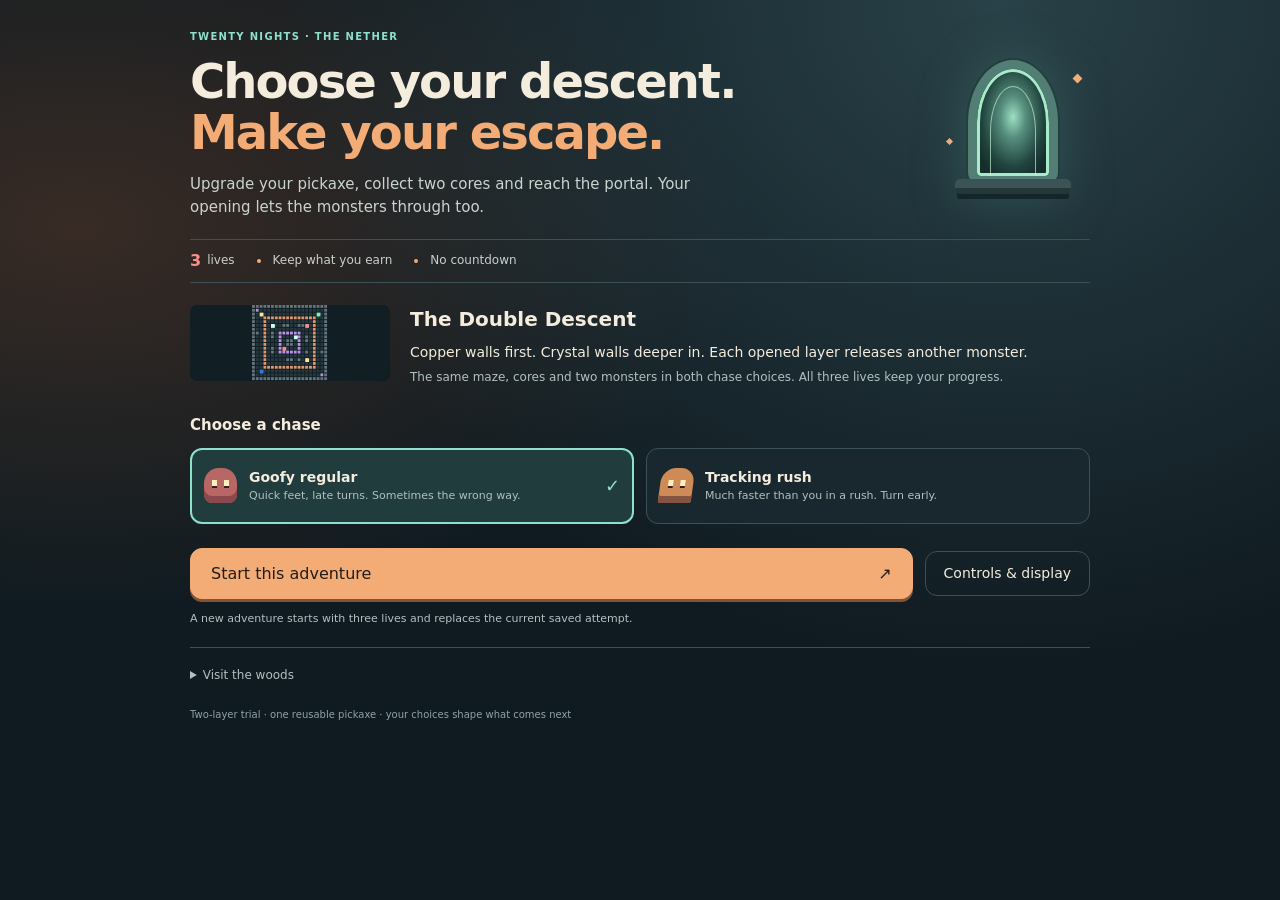
==== index.html @ e07fe614 "Recover tn-d3-two-layer-candidate-1 from preserved source archive Reconstructed checkpoint recorded " ====
<!doctype html>
<html lang="en">
<head>
<meta charset="utf-8">
<meta name="viewport" content="width=device-width,initial-scale=1,maximum-scale=1,user-scalable=no">
<title>Two-Layer Trial · Twenty Nights</title>
<!-- A PNG, deliberately: an inline <svg> in a data: URI is an injection vector,
     and a public-share scan refuses the whole page over it. Raster can't carry script. -->
<link rel="icon" type="image/png" href="[data-uri]">
<!-- Add to Home Screen: a real icon, drawn by tools/makeicon.js from the game's own palette.
     Run `node tools/makeicon.js 512 assets/twenty-nights-icon.png` to regenerate. -->
<link rel="apple-touch-icon" href="[data-uri]">
<meta name="apple-mobile-web-app-capable" content="yes">
<meta name="mobile-web-app-capable" content="yes">
<meta name="apple-mobile-web-app-status-bar-style" content="black-translucent">
<meta name="apple-mobile-web-app-title" content="Twenty Nights">
<meta name="application-name" content="Twenty Nights">
<meta name="theme-color" content="#12160d">
<!-- Link previews. og:image needs an absolute http(s) URL, so it only lights up
     once this is hosted somewhere — point it at twenty-nights-icon.png then. -->
<meta property="og:title" content="Twenty Nights">
<meta property="og:description" content="Build by day. Hold the night. Survive twenty nights in the woods.">
<meta property="og:type" content="website">
<meta name="twitter:card" content="summary_large_image">
<!--
  ═══════════════════════════════════════════════════════════════
  TWENTY NIGHTS — Phase 2 prototype
  Build by day · Hold the night · for ig-b-dynamix & Dad

  One file, no libraries. Save it, refresh the browser, see it.

  PHASE 2 — "live off the land", and three answers to turtling:
   · DIGGERS chew through walls (stone resists better than planks)
   · FLYERS sail straight over the maze — go meet them!
   · HUNGER: a lazy Steve gets weak. Eat berries, and hunt
     pigs NEAR your campfire — meat beside it cooks itself.

  Handy while testing:  open as  index.html#test
  → short days/nights + a TN object in the console for poking.
  ═══════════════════════════════════════════════════════════════
-->
<style>
  :root{
    --ink:#e9ebdc; --ink-soft:#9aa488;
    --panel:#1b1e13; --panel-2:#22261a; --line:rgba(233,235,220,.14);
    --gold:#e0a94e; --heart:#ff5a68; --accent:#c77be8; --grass:#6fa05c;
    --font:ui-rounded,"SF Pro Rounded","Nunito",system-ui,-apple-system,"Segoe UI",sans-serif;
    --mono:ui-monospace,"SF Mono",Menlo,monospace;
  }
  *{box-sizing:border-box;-webkit-tap-highlight-color:transparent}
  html,body{margin:0;height:100%;overflow:hidden}
  body{
    background:radial-gradient(120% 100% at 50% 0%, #1d2114, #12140c 70%);
    color:var(--ink);font-family:var(--font);
    display:flex;flex-direction:column;align-items:center;
    user-select:none;-webkit-user-select:none;
    touch-action:manipulation;                /* no double-tap zoom on tablets */
  }

  /* ── top bar ── */
  #top{width:100%;max-width:760px;display:flex;align-items:center;gap:10px;
    padding:8px 12px 4px;justify-content:space-between}
  #logo{font-weight:800;font-size:.85rem;letter-spacing:.06em;color:var(--gold);white-space:nowrap}
  #pips{display:flex;gap:3px;flex-wrap:nowrap}
  .pip{width:10px;height:10px;border-radius:3px;background:rgba(233,235,220,.14)}
  .pip.gold{background:var(--gold)}
  .pip.crack{background:#7a4040;position:relative}
  .pip.silver{background:#9aa3b2}
  .pip.bronze{background:#b3763f}
  .pip.today{outline:2px solid var(--gold);outline-offset:1px}
  #dayLabel{font-family:var(--mono);font-size:.72rem;color:var(--ink-soft);white-space:nowrap}

  /* ── canvas ── */
  #stage{position:relative;flex:1;display:flex;align-items:center;justify-content:center;width:100%;min-height:0;padding:4px}
  canvas{display:block;border-radius:14px;touch-action:none;cursor:pointer;
    max-width:min(96vw, 74vh);max-height:min(96vw, 74vh);width:auto;height:auto;
    box-shadow:0 24px 60px -30px rgba(0,0,0,.8)}

  /* ── bark (voice line) ── */
  #bark{position:absolute;top:10px;left:50%;transform:translateX(-50%) scale(.9);
    background:var(--panel);border:1px solid var(--line);color:var(--ink);
    font-weight:800;font-size:clamp(.85rem,2.5vw,1.05rem);padding:.5em 1em;border-radius:999px;
    opacity:0;transition:opacity .18s,transform .18s;pointer-events:none;white-space:nowrap;
    box-shadow:0 10px 30px -12px rgba(0,0,0,.7)}
  #bark.show{opacity:1;transform:translateX(-50%) scale(1)}

  /* ── floating action row (craft card / build palette) ── */
  #actionRow{position:absolute;bottom:6px;left:50%;transform:translateX(-50%);
    display:flex;gap:6px;z-index:3;flex-wrap:wrap;justify-content:center;max-width:96vw;
    padding:10px}                                      /* padding catches near-miss taps before the canvas */
  #actionRow .chip{box-shadow:0 8px 24px -10px rgba(0,0,0,.7)}
  #actionRow .mat{font-size:.95rem;padding:.5em .6em}  /* child-sized touch targets */

  /* ── the build sheet ──────────────────────────────────────────────
     On a phone seven material chips wrap into a tower that covers the
     board AND swallows the taps meant for it. Below the breakpoint they
     move into a sheet that closes the instant you choose one.          */
  #matSheet{position:absolute;inset:0;z-index:6;display:none}
  #matSheet.open{display:block}
  #matBack{position:absolute;inset:0;background:rgba(8,10,5,.5)}
  #matPanel{position:absolute;left:0;right:0;bottom:0;background:var(--panel-2);
    border-top:1px solid var(--line);border-radius:18px 18px 0 0;padding:10px 10px 12px;
    display:flex;flex-direction:column;gap:8px;box-shadow:0 -20px 44px -22px rgba(0,0,0,.95);
    animation:matUp .16s ease-out}
  @keyframes matUp{from{transform:translateY(14px);opacity:.4}}
  @media (prefers-reduced-motion:reduce){#matPanel{animation:none}}
  #matHead{display:flex;align-items:center;gap:8px}
  #matHead h3{margin:0;flex:1;text-align:center;font-size:.7rem;letter-spacing:.1em;
    text-transform:uppercase;color:var(--ink-soft);font-weight:800;padding-left:34px}
  #matClose{font-size:1rem;min-width:34px;justify-content:center;padding:.35em .5em}
  #matGrid{display:grid;grid-template-columns:repeat(2,1fr);gap:8px}
  #matGrid .chip{justify-content:flex-start;font-size:1rem;padding:.62em .7em}
  #matPanel{max-height:100%;overflow-y:auto}          /* can never outgrow the board */
  @media (max-height:560px){                          /* phone on its side */
    #matGrid{grid-template-columns:repeat(3,1fr);gap:6px}
    #matGrid .chip{font-size:.9rem;padding:.5em .55em}
    #matPanel{padding:8px 8px 10px;gap:6px}
  }
  .mat.sel{border-color:var(--gold);color:var(--gold);background:#3a2f14}

  /* ── bottom bar ── */
  #bottom{width:100%;max-width:760px;display:flex;align-items:center;gap:8px;flex-wrap:wrap;
    padding:6px 12px calc(10px + env(safe-area-inset-bottom));justify-content:space-between}
  .chip{display:flex;align-items:center;gap:6px;background:var(--panel);border:1px solid var(--line);
    border-radius:12px;padding:.45em .7em;font-weight:800;font-size:.95rem;touch-action:manipulation}
  button.chip{cursor:pointer;color:var(--ink);font-family:var(--font)}
  button.chip:active{transform:scale(.96)}
  #modeBtn{min-width:178px;justify-content:center;font-size:1rem;padding:.45em .5em;gap:4px}
  #modeBtn .seg{opacity:.4;padding:.12em .45em;border-radius:8px}
  #modeBtn .seg.on{opacity:1;background:rgba(255,255,255,.08)}
  #modeBtn.build{background:#3a2f14;border-color:var(--gold)}
  #modeBtn.build #segBuild{color:var(--gold)}
  #woodChip{color:var(--gold)}
  #stoneChip{color:#b8bcc4}
  #foodChip{font-size:.8rem;letter-spacing:1px}
  #foodChip .off{opacity:.22;filter:grayscale(1)}
  #heartsChip{letter-spacing:1px;color:var(--heart);font-size:1.05rem}
  #heartsChip .off{color:rgba(233,235,220,.18)}
  #muteBtn{font-size:1rem;min-width:44px;justify-content:center}
  .testbadge{font-family:var(--mono);font-size:.6rem;color:var(--accent);border:1px solid var(--accent);
    border-radius:5px;padding:.1em .4em;margin-left:6px}

  /* ── overlays ── */
  .overlay{position:fixed;inset:0;display:flex;flex-direction:column;align-items:center;justify-content:center;
    gap:14px;background:rgba(10,12,6,.86);backdrop-filter:blur(6px);z-index:10;text-align:center;padding:20px}
  .overlay h1{font-size:clamp(2.2rem,9vw,4rem);margin:0;letter-spacing:-.02em;line-height:1}
  .overlay h1 .n{color:var(--gold)}
  .overlay .sub{color:var(--ink-soft);font-weight:700;margin:0;font-size:clamp(.95rem,3vw,1.15rem)}
  .overlay .how{color:var(--ink-soft);font-size:.85rem;max-width:36ch;margin:0}
  .bigbtn{font-family:var(--font);font-weight:800;font-size:1.15rem;color:#12140c;background:var(--gold);
    border:0;border-radius:14px;padding:.75em 1.6em;cursor:pointer;touch-action:manipulation}
  .bigbtn:active{transform:scale(.97)}
  .ghostbtn{font-family:var(--font);font-weight:700;font-size:.9rem;color:var(--ink-soft);background:none;
    border:1px solid var(--line);border-radius:12px;padding:.6em 1.2em;cursor:pointer;touch-action:manipulation}
  #winPips{display:flex;gap:4px;flex-wrap:wrap;justify-content:center;max-width:200px}
  #winPips .pip{width:16px;height:16px;border-radius:4px}

  /* ── the finish line: celebrate first, then ask ── */
  #win,#fb{justify-content:flex-start;overflow-y:auto;padding:24px 16px 36px;gap:0;
    -webkit-overflow-scrolling:touch}
  .scroller{display:flex;flex-direction:column;align-items:center;gap:14px;
    width:min(460px,100%);margin:auto;position:relative;z-index:1}
  #confetti{position:fixed;inset:0;overflow:hidden;pointer-events:none;z-index:0}
  #confetti i{position:absolute;top:-16vh;width:9px;height:15px;border-radius:2px;
    animation:tnfall linear forwards}
  @keyframes tnfall{to{transform:translateY(132vh) rotate(780deg)}}
  @media (prefers-reduced-motion:reduce){#confetti{display:none}}
  #winRank{font-size:3rem;line-height:1;margin:0}
  #winThanks{max-width:46ch}
  #winStats{display:grid;grid-template-columns:repeat(2,1fr);gap:8px;width:100%}
  .stat{background:var(--panel);border:1px solid var(--line);border-radius:12px;
    padding:8px 6px;display:flex;flex-direction:column;align-items:center;gap:1px}
  .stat b{font-size:1.35rem;color:var(--gold);font-weight:800;line-height:1.15}
  .stat i{font-style:normal;font-size:.58rem;letter-spacing:.08em;text-transform:uppercase;
    color:var(--ink-soft);font-weight:800;text-align:center}
  .fbcard{background:var(--panel);border:1px solid var(--line);border-radius:16px;
    padding:14px 12px;width:100%;display:flex;flex-direction:column;gap:11px;text-align:left}
  .fbq{font-size:.68rem;letter-spacing:.1em;text-transform:uppercase;color:var(--ink-soft);
    font-weight:800;margin:0}
  .fbrow{display:flex;flex-wrap:wrap;gap:6px}
  .fbchip{font-family:var(--font);font-weight:700;font-size:.82rem;color:var(--ink);
    background:rgba(233,235,220,.05);border:1px solid var(--line);border-radius:11px;
    padding:.45em .7em;cursor:pointer;touch-action:manipulation;line-height:1.2}
  .fbchip:active{transform:scale(.96)}
  .fbchip.on{background:var(--gold);border-color:var(--gold);color:#12140c}
  .fbcard textarea{font-family:var(--font);font-size:.9rem;color:var(--ink);width:100%;
    background:rgba(0,0,0,.28);border:1px solid var(--line);border-radius:10px;
    padding:.5em .6em;resize:vertical;min-height:2.6em}
  #fbOut{width:100%;font-family:var(--mono);font-size:.72rem;min-height:9em}
  .outbox{white-space:pre-wrap;word-break:break-word;user-select:text;-webkit-user-select:text;
    background:rgba(0,0,0,.28);border:1px solid var(--line);border-radius:10px;padding:.6em}
  .bragcard{background:linear-gradient(160deg,#2e2714,#1b1e13);border:1px solid var(--gold);
    border-radius:16px;padding:14px 12px;width:100%;display:flex;flex-direction:column;gap:10px;
    text-align:left}
  .bragprev{background:rgba(0,0,0,.32);border-radius:11px;padding:12px 10px;
    display:flex;flex-direction:column;align-items:center;gap:7px;text-align:center}
  .bragtitle{font-weight:800;font-size:.95rem;color:var(--gold)}
  .bragpips{font-size:clamp(1.1rem,5vw,1.5rem);line-height:1.3;letter-spacing:.04em;
    white-space:pre;max-width:100%;overflow-x:auto}
  .bragmeta{font-family:var(--mono);font-size:.72rem;line-height:1.6;color:var(--ink-soft);
    white-space:pre-wrap}
  #bragName{font-family:var(--font);font-weight:700;font-size:1rem;color:var(--ink);
    background:rgba(0,0,0,.28);border:1px solid var(--line);border-radius:10px;
    padding:.5em .6em;width:100%}
  #bragOut{width:100%;font-family:var(--mono);font-size:.72rem;min-height:7em}
  #secret{background:linear-gradient(160deg,#2c1d40,#171125);border:1px solid #5c40898c;
    border-radius:16px;padding:14px;width:100%;text-align:left}
  #secret h3{margin:0 0 5px;font-size:.95rem;color:#c9a6ff}
  #secret p{margin:0;font-size:.83rem;line-height:1.5;color:var(--ink-soft)}
  #secret em{color:#c9a6ff;font-style:normal;font-weight:800}
  .hidden{display:none !important}

  /* ── first run: six living pictures, six words each ──────────────
     Drawn with the GAME'S renderer, not mock-ups, so it can never drift
     out of date. Words are the caption, never the lesson — some of these
     children can't read yet.                                            */
  #intro{justify-content:center;gap:0;padding:16px}
  #introBox{display:flex;flex-direction:column;align-items:center;gap:12px;
    width:min(460px,94vw)}
  #icv{width:100%;height:auto;aspect-ratio:8/5;border-radius:14px;display:block;
    background:#0d1108;box-shadow:0 18px 44px -24px rgba(0,0,0,.9);
    touch-action:none;cursor:pointer}                  /* it's tappable, so don't scroll the page */
  #introTitle{font-size:clamp(1.4rem,6vw,1.9rem);margin:0;line-height:1.1;color:var(--gold)}
  #introLine{margin:0;font-size:clamp(.95rem,3.6vw,1.1rem);color:var(--ink);
    max-width:28ch;line-height:1.4;min-height:2.8em}
  #introDots{display:flex;gap:7px}
  #introDots i{width:8px;height:8px;border-radius:50%;background:rgba(233,235,220,.22)}
  #introDots i.on{background:var(--gold)}
  #introNav{display:flex;gap:10px;align-items:center;width:100%;justify-content:center}
  #introBack{min-width:88px}
  #introNext{min-width:150px}
  #introSkip{position:absolute;top:14px;right:16px}

  /* ── the picture key: enough to start, not enough to spoil ── */
  #key{display:grid;grid-template-columns:repeat(3,1fr);gap:8px;max-width:340px;margin:4px auto 2px}
  .kc{display:flex;flex-direction:column;align-items:center;gap:1px;background:var(--panel);
    border:1px solid var(--line);border-radius:10px;padding:8px 4px}
  .kc span{font-size:1.25rem;line-height:1.1}
  .kc b{font-size:.6rem;letter-spacing:.08em;text-transform:uppercase;color:var(--ink-soft);font-weight:800}
  .kc span:last-child{font-size:1.05rem}

  /* ── settings screen ── */
  #opts{gap:10px;justify-content:flex-start;padding-top:18px;overflow-y:auto}
  #preview{display:flex;width:min(420px,88vw);height:16px;border-radius:8px;overflow:hidden;
    border:1px solid var(--line)}
  #preview i{display:block;height:100%}
  #optRows{display:flex;flex-direction:column;gap:8px;width:min(420px,88vw)}
  .orow{display:grid;grid-template-columns:56px 1fr 56px;align-items:center;gap:8px;
    background:var(--panel);border:1px solid var(--line);border-radius:14px;padding:8px 10px}
  .orow .mid{text-align:center;line-height:1.15}
  .orow .lbl{font-size:.72rem;color:var(--ink-soft);letter-spacing:.04em}
  .orow .val{font-family:var(--font);font-weight:800;font-size:1.05rem}
  .orow .val small{font-weight:600;font-size:.72rem;color:var(--ink-soft);display:block}
  .obtn{font-family:var(--font);font-weight:800;font-size:1.4rem;line-height:1;color:var(--ink);
    background:var(--panel-2);border:1px solid var(--line-strong);border-radius:12px;
    min-height:52px;cursor:pointer;touch-action:manipulation}
  .obtn:active{transform:scale(.94)}
  .obtn[disabled]{opacity:.25}
  .otog{display:flex;align-items:center;justify-content:space-between;gap:10px;
    background:var(--panel);border:1px solid var(--line);border-radius:14px;padding:10px 12px;
    cursor:pointer;text-align:left;font-family:var(--font);color:var(--ink);width:100%}
  .otog b{font-size:.95rem;display:block}
  .otog small{color:var(--ink-soft);font-size:.72rem}
  .otog .sw{flex:0 0 auto;width:46px;height:26px;border-radius:999px;background:var(--line-strong);
    position:relative;transition:background .15s}
  .otog .sw::after{content:"";position:absolute;top:3px;left:3px;width:20px;height:20px;border-radius:50%;
    background:var(--ink);transition:transform .15s}
  .otog.on .sw{background:var(--grass)}
  .otog.on .sw::after{transform:translateX(20px)}
  #presetRow{display:flex;gap:8px;flex-wrap:wrap;justify-content:center}
  .pbtn{font-family:var(--font);font-weight:800;font-size:.9rem;color:var(--ink);background:var(--panel);
    border:1px solid var(--line-strong);border-radius:12px;padding:.55em 1em;cursor:pointer;
    touch-action:manipulation}
  .pbtn.on{border-color:var(--gold);color:var(--gold);background:#3a2f14}
  #badge{font-size:.72rem}
/* TN-D2 local playtest UI. Append after existing game styles; remove the old
   "Local Nether trial UI" rules to avoid competing layout definitions. */
:root {
  --n-bg:#101b21;--n-panel:#18262d;--n-panel-raised:#21333a;--n-ink:#f4ecdc;
  --n-muted:#b1c1bf;--n-line:#3b5155;--n-ember:#f3ac75;--n-ember-dark:#6c422f;
  --n-teal:#8de0ce;--n-teal-dark:#193d3d;--n-red:#fa8e8b;--n-focus:#ffe5a1;
}
.nUi{font-family:var(--font);color:var(--n-ink);font-size:14px;line-height:1.45}
.nUi *{box-sizing:border-box}
.nUi .hidden,.nModal.hidden{display:none!important}
.nUi h1,.nUi h2,.nUi h3,.nUi p{margin:0}
.nUi button,.nUi input,.nUi textarea{font:inherit}
.nUi button,.nUi label,.nUi summary{-webkit-tap-highlight-color:transparent}
.nUi button{cursor:pointer}
.nUi button:disabled{cursor:default;opacity:.55}
.nUi button:focus-visible,.nUi summary:focus-visible,.nUi textarea:focus-visible,.nUi input:focus-visible{outline:3px solid var(--n-focus);outline-offset:4px}
.nUi .nEyebrow{font-size:10px;font-weight:850;letter-spacing:.13em;line-height:1.4;color:var(--n-teal)}
.nUi .nHint{font-size:12px;color:var(--n-muted);line-height:1.45}
.nSrOnly{position:absolute!important;width:1px;height:1px;padding:0;margin:-1px;overflow:hidden;clip:rect(0,0,0,0);white-space:nowrap;border:0}
.nButton{min-height:44px;display:inline-flex;align-items:center;justify-content:center;gap:12px;padding:11px 18px;border:1px solid var(--n-line);border-radius:12px;background:var(--n-panel-raised);color:var(--n-ink);font-weight:800;text-align:center;line-height:1.2;text-decoration:none;box-shadow:0 2px 0 rgba(0,0,0,.13);transition:background .12s,border-color .12s,transform .12s;touch-action:manipulation}
.nButton:hover{background:#2b4147;border-color:#718d8e}
.nButton:active{transform:translateY(1px)}
.nButtonPrimary{color:#231c19;background:var(--n-ember);border-color:var(--n-ember);box-shadow:0 3px 0 #815438}
.nButtonPrimary:hover{background:#ffc495;border-color:#ffc495}
.nButtonTeal{color:#102a29;background:var(--n-teal);border-color:var(--n-teal);box-shadow:0 3px 0 #39786c}
.nButtonTeal:hover{background:#b1f5e5;border-color:#b1f5e5}
.nButtonQuiet{background:transparent;box-shadow:none}
.nButtonSmall{padding:10px 13px;font-size:12px}
.nButtonIcon{width:44px;padding:0;flex:none;background:transparent;box-shadow:none;font-size:18px}
/* Setup has its own scroll surface, including short landscape screens. */
#title.nTitle{display:block;overflow:auto;padding:30px 20px 22px;background:radial-gradient(ellipse at 78% 0%,#294148 0,transparent 52%),radial-gradient(ellipse at 6% 25%,#382b25 0,transparent 40%),var(--n-bg);text-align:left}
.nSetupShell{width:min(900px,100%);margin:0 auto}
.nSetupHeader{display:grid;grid-template-columns:1fr 155px;gap:26px;align-items:center}
#title.nTitle h1{font-size:clamp(30px,4.5vw,48px);line-height:1.06;letter-spacing:-.04em;margin:12px 0 15px;font-weight:900;color:var(--n-ink)}
#title.nTitle h1 em{font-style:normal;color:var(--n-ember)}
.nLead{max-width:560px;font-size:15px;color:#cad4cf;line-height:1.55}
.nPortalMark{position:relative;height:158px;width:144px;justify-self:center;filter:drop-shadow(0 0 24px #58ad9940)}
.nPortalCore{position:absolute;inset:14px 27px 19px;border:9px solid #527e76;border-radius:50% 50% 13px 13px;background:radial-gradient(ellipse at 50% 45%,#9edfc3 0,#568e7d 25%,#21443e 60%,#142e2b 80%);box-shadow:inset 0 0 0 3px #a7ebcb,0 0 0 2px #223f3a}
.nPortalCore:after{content:"";position:absolute;inset:17px 13px 0;border:1px solid #cef8da;border-bottom:0;border-radius:50% 50% 0 0;opacity:.65}
.nPortalStep{position:absolute;width:116px;height:15px;bottom:10px;left:14px;border-radius:5px;background:#3b5354;border-bottom:6px solid #24383a;box-shadow:0 7px 0 -2px #13262a}
.nPortalSpark{position:absolute;width:7px;height:7px;background:var(--n-ember);transform:rotate(45deg)}
.nSparkOne{top:29px;right:4px}.nSparkTwo{top:93px;left:6px;width:5px;height:5px}
.nRules{display:flex;flex-wrap:wrap;gap:8px 22px;margin:20px 0 22px;padding:12px 0;border-top:1px solid var(--n-line);border-bottom:1px solid var(--n-line);color:#c8d1ca;font-size:12px}
.nRules span{display:inline-flex;align-items:center;gap:6px}
.nRules span+span:before{content:"";width:4px;height:4px;border-radius:50%;background:var(--n-ember);margin-right:6px}
.nRules b{color:var(--n-red);font-size:16px;line-height:1}
.nContinuePanel{display:flex;justify-content:space-between;align-items:center;gap:16px;padding:14px 16px;margin:0 0 22px;background:#1d3738;border:1px solid #4d7b72;border-radius:14px}
.nContinuePanel b{color:var(--n-teal);font-size:14px}
.nContinuePanel p{font-size:12px;color:var(--n-muted);margin-top:3px}
.nContinuePanel button{flex-shrink:0}
.nFieldset{min-width:0;margin:0;padding:0;border:0}
.nFieldset legend{padding:0;font-size:15px;font-weight:850;margin-bottom:11px}
.nStepTag{display:inline-block;color:var(--n-ember);font:700 10px var(--mono);margin-right:10px;vertical-align:1px}
.nMapFieldset{margin-bottom:23px}
.nMapChoices{display:grid;grid-template-columns:repeat(3,minmax(0,1fr));gap:12px}
.nMapCard,.nPursuerCard{position:relative;display:block;cursor:pointer}
.nMapCard input,.nPursuerCard input,.nSegmented input,.nFeelings input{position:absolute;opacity:0;width:1px;height:1px}
.nMapCardBody{display:flex;flex-direction:column;height:100%;border:1px solid var(--n-line);border-radius:14px;padding:10px;background:linear-gradient(140deg,#223039,#19262c);transition:border-color .12s,background .12s}
.nMapCard:hover .nMapCardBody{border-color:#8a998f}
.nMapCard input:checked+.nMapCardBody{border:2px solid var(--n-ember);padding:9px;background:linear-gradient(140deg,#3b342e,#222a2a)}
.nMapCard input:focus-visible+.nMapCardBody,.nPursuerCard input:focus-visible+.nPursuerCardBody,.nSegmented input:focus-visible+span,.nFeelings input:focus-visible+span{outline:3px solid var(--n-focus);outline-offset:4px}
.nMapPreview{height:76px;display:flex;align-items:center;justify-content:center;background:#111f25;border-radius:7px;margin-bottom:11px;overflow:hidden}
.nMapPreview svg{width:100%;height:100%;max-width:190px;stroke-linecap:square;stroke-linejoin:round}
.nMapFixed{fill:none;stroke:#4b646a;stroke-width:6}
.nMapBrick{fill:none;stroke:#d18a68;stroke-width:6;stroke-dasharray:7 3}
.nMapPath{fill:none;stroke:#8de0ce;stroke-width:1.4;stroke-dasharray:3 4;opacity:.8}
.nMapDot{fill:#e6d88f;stroke:#152b2c;stroke-width:1.5}
.nMapVoid{fill:#4e3f69;stroke:#aa8dca;stroke-width:1.5}
.nMapCardHeading{display:flex;align-items:center;justify-content:space-between;gap:5px;font-size:16px;font-weight:850;line-height:1.3;margin-bottom:5px}
.nRecommended{color:#29201b;background:var(--n-ember);border-radius:5px;font-size:9px;font-weight:850;padding:3px 5px;white-space:nowrap}
.nMapDescription{font-size:12px;color:#d2d9d1;line-height:1.4;min-height:34px}
.nMapTrait{font-size:10px;color:var(--n-muted);border-top:1px solid #ffffff16;margin-top:10px;padding-top:8px}
.nPursuerChoices{display:grid;grid-template-columns:1fr 1fr;gap:12px}
.nPursuerCardBody{display:flex;align-items:center;gap:12px;min-height:76px;padding:13px;border:1px solid var(--n-line);border-radius:12px;background:#19282e}
.nPursuerCard input:checked+.nPursuerCardBody{padding:12px;border:2px solid var(--n-teal);background:#213c3d}
.nPursuerCardBody b{display:block;font-size:14px;line-height:1.3}
.nPursuerCardBody small{display:block;color:var(--n-muted);font-size:11px;line-height:1.35;margin-top:3px}
.nChoiceTick{margin-left:auto;color:var(--n-teal);opacity:0;font-size:18px}
.nPursuerCard input:checked+.nPursuerCardBody .nChoiceTick{opacity:1}
.nEnemyIcon{position:relative;display:inline-block;flex:none;width:33px;height:35px;border-radius:44% 44% 25% 25%;background:#b86764;box-shadow:inset 0 -7px 0 #8b494d}
.nEnemyIcon:before,.nEnemyIcon:after{content:"";position:absolute;top:12px;width:5px;height:6px;background:#fff0bb;border-bottom:2px solid #351d29}
.nEnemyIcon:before{left:8px}.nEnemyIcon:after{right:8px}
.nRunnerIcon{background:#ce8b57;box-shadow:inset 0 -7px 0 #855341;border-radius:42% 42% 8% 8%;transform:skew(-8deg)}
.nLaunchRow{display:flex;align-items:center;gap:12px;margin-top:24px}
.nLaunchRow .nButtonPrimary{flex:1;min-height:50px;justify-content:space-between;font-size:16px;padding:13px 20px}
.nFinePrint{margin-top:12px!important;font-size:11px;color:var(--n-muted)}
.nWoodsDetails{margin-top:20px;border-top:1px solid var(--n-line);padding-top:6px}
.nWoodsDetails summary{min-height:44px;display:list-item;padding:13px 0;cursor:pointer;font-size:12px;color:var(--n-muted)}
.nWoodsDetails>div{display:flex;flex-wrap:wrap;gap:8px;padding-bottom:10px}
.nWoodsDetails .nButton{font-size:12px}
.nLocalNote{font-size:10px;color:#8fa3a4;margin-top:10px!important}
/* In-game layout: no flex-grown empty stage gaps on a phone. */
body.nether-active{background:radial-gradient(ellipse at 50% 0,#283b40,transparent 64%),var(--n-bg);overflow-y:auto;justify-content:flex-start}
.nether-active #top,.nether-active #bottom,.nether-active #actionRow,.nether-active #bark{display:none}
#nHud{width:min(760px,100%);padding:12px 12px 0;flex:none}
.nHudTop{display:flex;align-items:center;justify-content:space-between;gap:12px}
.nHudIdentity{min-width:0}
#nHeading{font-size:20px;line-height:1.2;font-weight:900;letter-spacing:-.025em}
#nMode{color:var(--n-muted);font-size:11px;margin-top:2px}
.nHudButtons{display:flex;gap:6px}
.nStatusRow{display:flex;align-items:center;flex-wrap:wrap;gap:6px;margin-top:10px}
.nLifeBadge{color:var(--n-red);font-size:17px;font-weight:850;letter-spacing:2px;line-height:1.2;margin-right:3px}
.nStatusBadge{display:inline-flex;align-items:center;min-height:26px;gap:5px;padding:4px 7px;border:1px solid #465c5f;border-radius:6px;color:#d5e0d7;font-size:10px;font-weight:700;line-height:1.2}
.nThreatBadge:before{content:"";display:inline-block;height:5px;width:5px;border-radius:50%;background:#809795}
.nThreatBadge[data-state="hunting"]{color:#ffc4a7;border-color:#8a5e49;background:#49352b}
.nThreatBadge[data-state="hunting"]:before{background:#ffab7c}
.nThreatBadge[data-state="warning"]{color:#ffe49e;border-color:#ccb56c;background:#493f25}
.nThreatBadge[data-state="warning"]:before{background:#ffe49e}
.nObjectives{display:flex;align-items:center;justify-content:space-between;gap:6px;padding:10px 0 9px;margin:0;list-style:none;border-bottom:1px solid #3a5155;color:#8fa8a8}
.nObjectives li{display:flex;align-items:center;gap:5px;font-size:10px;font-weight:700;line-height:1.2}
.nObjectives li>span{display:inline-grid;place-items:center;width:17px;height:17px;border:1px solid #547171;border-radius:50%;font-size:9px;flex:none}
.nObjectives li[data-state="current"]{color:#ffe4bd}
.nObjectives li[data-state="current"]>span{background:var(--n-ember);border-color:var(--n-ember);color:#392719}
.nObjectives li[data-state="done"]{color:var(--n-teal)}
.nObjectives li[data-state="done"]>span{background:#214c43;border-color:#548c7e}
.nether-active #stage{flex:0 0 auto;align-items:flex-start;min-height:0;padding:8px 6px 0}
.nether-active #cv{width:min(calc(100vw - 20px),calc(100dvh - 260px),640px);height:min(calc(100vw - 20px),calc(100dvh - 260px),640px);max-height:none;max-width:none;border:1px solid #577572;border-radius:13px;box-shadow:0 16px 30px #07111355;background:#142027}
#nHelp{width:min(760px,100%);text-align:center;padding:9px 12px 12px;flex:none}
#nMessage{color:#ffe0b8;font-size:13px;font-weight:800;min-height:2.8em;line-height:1.35}
.nBoardLegend{display:flex;justify-content:center;flex-wrap:wrap;gap:5px 13px;font-size:10px;color:#bfd1cc;margin:5px 0 7px}
.nBoardLegend span{display:inline-flex;align-items:center;gap:5px}
.nBoardLegend i{display:inline-block;width:9px;height:9px;border-radius:2px}
.nLegendRefuge{background:#6fc9ce;border:1px solid #b0f2ea}
.nLegendBrick{background:#cc8b6d;border:1px solid #ffd3ac}
.nLegendVoid{background:repeating-linear-gradient(45deg,#b99acb 0 1px,#372545 1px 4px);border:1px solid #b99acb}
.nStorage{font-size:9px;color:#93aaa7;min-height:1.4em;margin-top:5px!important}
.nStorage[data-state="error"]{color:#ffba9d}
/* Paused, keyboard-operable dialogs. Root owns focus trap/restore and state. */
.nModal{position:fixed;inset:0;z-index:80;display:flex;align-items:center;justify-content:center;padding:18px;background:#08151be8;overflow:auto;backdrop-filter:blur(5px)}
.nDialogCard{width:min(500px,100%);max-height:calc(100dvh - 36px);overflow-y:auto;padding:24px;border-radius:21px;background:linear-gradient(145deg,#24383f,#15262d);border:1px solid #536b6a;box-shadow:0 24px 90px #0007}
.nDialogHeader{display:flex;align-items:center;justify-content:space-between;gap:16px;margin-bottom:7px}
.nDialogHeader h2{font-size:25px;line-height:1.12;letter-spacing:-.03em;margin-top:5px}
.nSettingsCard>.nHint{margin-bottom:13px}
.nSettingRow{display:flex;justify-content:space-between;align-items:center;gap:18px;min-height:65px;padding:11px 0;border-bottom:1px solid #ffffff15;cursor:pointer}
.nSettingRow>span{min-width:0}
.nSettingRow b{display:block;font-size:14px}
.nSettingRow small{display:block;font-size:11px;color:var(--n-muted);margin-top:2px;line-height:1.35}
.nSettingRow input[type="checkbox"]{appearance:none;-webkit-appearance:none;position:relative;flex:none;width:48px;height:29px;min-height:29px;border:1px solid #7c9695;border-radius:20px;background:#33484c;margin:0;cursor:pointer}
.nSettingRow input[type="checkbox"]:after{content:"";position:absolute;left:4px;top:4px;width:19px;height:19px;border-radius:50%;background:#d4e0d5;box-shadow:0 1px 4px #0005;transition:transform .12s}
.nSettingRow input[type="checkbox"]:checked{background:#74c5ae;border-color:#a3e3ca}
.nSettingRow input[type="checkbox"]:checked:after{transform:translateX(19px);background:#123f36}
.nCameraFieldset{padding:14px 0;border-bottom:1px solid #ffffff15}
.nCameraFieldset legend{float:left;width:100%;font-size:14px;margin-bottom:9px}
.nCameraFieldset:after{content:"";display:table;clear:both}
.nSegmented{display:grid;grid-template-columns:1fr 1fr;gap:5px;background:#11252b;padding:5px;border:1px solid #3b555a;border-radius:12px;clear:both}
.nSegmented label,.nFeelings label{position:relative;cursor:pointer}
.nSegmented span{display:flex;align-items:center;justify-content:center;min-height:44px;border:1px solid transparent;border-radius:7px;font-size:12px;font-weight:750;color:var(--n-muted)}
.nSegmented input:checked+span{background:#31524f;color:#d7ffea;border-color:#83bfa9}
.nCameraFieldset .nHint{margin-top:8px}
.nDialogActions{display:flex;gap:9px;margin-top:20px}
.nDialogActions .nButtonPrimary{flex:1}
.nReturnCard{text-align:center;max-width:420px;padding:26px}
.nRefugeSymbol{display:inline-grid;place-items:center;width:70px;height:70px;background:#244e52;border:1px solid #6ca7a7;border-radius:23px;font-size:41px;line-height:1;color:var(--n-teal);margin:18px 0 16px}
.nReturnCard h2,.nEndCard h2{font-size:30px;letter-spacing:-.035em;line-height:1.12;margin-bottom:11px}
#nReturnLine,#nEndLine{font-size:14px;color:#ced8d1;line-height:1.5}
.nReturnLives{font-size:28px;color:var(--n-red);margin:18px 0;letter-spacing:4px}
.nReturnLives>span{color:#768e91}
.nReturnLives small{display:block;font-size:12px;font-weight:750;letter-spacing:0;color:#d8e6d8}
.nKeptBox{background:#183a38;border:1px solid #476f62;border-radius:12px;padding:12px;margin:13px 0}
.nKeptBox b{font-size:12px;color:var(--n-teal)}
.nKeptBox p{font-size:12px;margin-top:4px}
.nReturnCard>.nButton{width:100%;margin-top:20px}
.nEndCard{text-align:center}
.nEndEmblem{display:inline-grid;place-items:center;width:66px;height:66px;border:1px solid #bb9560;border-radius:20px;background:#493e2c;color:#ffdb94;font-size:37px;margin:15px 0}
#nEnd[data-outcome="lost"] .nEndEmblem{background:#4d3231;border-color:#a76b64;color:#ffc0a8}
.nEndStats{margin:16px 0!important;padding:11px;border-top:1px solid #ffffff20;border-bottom:1px solid #ffffff20;font-size:12px;font-weight:700;color:var(--n-teal)}
.nEndActions{display:flex;gap:9px}
.nEndActions .nButton{flex:1;font-size:12px}
.nFeedback{text-align:left;margin-top:24px;padding-top:20px;border-top:1px solid #4a6263}
.nFeedback legend{font-size:15px}
.nFeelings{display:grid;grid-template-columns:repeat(3,1fr);gap:8px}
.nFeelings span{display:flex;justify-content:center;align-items:center;min-height:44px;border:1px solid #68827f;border-radius:10px;font-size:12px;font-weight:800;color:#d5e2d9;background:#1b3036}
.nFeelings input:checked+span{background:#4e4231;border-color:var(--n-ember);color:#ffe0b9}
.nNoteLabel{display:block;font-size:12px;font-weight:750;margin:14px 0 7px}
.nNoteLabel span{font-weight:400;color:var(--n-muted)}
#nFeedbackNote{display:block;resize:vertical;width:100%;min-height:70px;max-height:160px;border:1px solid #708884;border-radius:10px;padding:10px;background:#10242b;color:var(--n-ink);font-size:14px;line-height:1.4;user-select:text;-webkit-user-select:text;touch-action:auto}
#nFeedbackNote::placeholder{color:#91aaa7}
.nFeedbackFooter{display:flex;align-items:center;justify-content:space-between;gap:12px;margin-top:10px}
.nFeedbackFooter>span{font-size:10px;color:var(--n-muted)}
.nFeedbackFooter button{flex:none}
/* User preference classes apply only to this independent Nether UI. */
body.nHighContrast{--n-line:#9aafac;--n-muted:#e0e8df;--n-ink:#fff9e9}
body.nHighContrast .nStatusBadge,body.nHighContrast .nObjectives{border-color:#a9c0bb}
body.nHighContrast .nMapPreview{background:#051015}
body.nReducedMotion .nUi *,body.nReducedMotion .nUi *:before,body.nReducedMotion .nUi *:after{animation:none!important;transition:none!important}
@media(prefers-reduced-motion:reduce){.nUi *,.nUi *:before,.nUi *:after{animation:none!important;transition:none!important}}
@media(max-width:620px){
  #title.nTitle{padding:22px 14px 18px}
  .nSetupHeader{grid-template-columns:1fr 74px;gap:12px}
  #title.nTitle h1{font-size:32px;margin:9px 0 12px}
  .nLead{font-size:13px}
  .nPortalMark{transform:scale(.6);transform-origin:center right;width:110px;margin-left:-36px}
  .nRules{font-size:11px;gap:8px 11px;margin:17px 0 18px;padding:10px 0}
  .nRules span+span:before{margin-right:0}
  .nMapChoices{gap:8px}
  .nMapCardBody{padding:7px;border-radius:10px}
  .nMapCard input:checked+.nMapCardBody{padding:6px}
  .nMapPreview{height:53px;margin-bottom:8px}
  .nMapCardHeading{display:block;font-size:13px}
  .nRecommended{display:table;font-size:8px;margin-top:4px}
  .nMapDescription{font-size:10px;line-height:1.35;min-height:41px}
  .nMapTrait{display:none}
  .nPursuerChoices{gap:8px}
  .nPursuerCardBody{padding:10px;gap:8px;min-height:84px}
  .nPursuerCard input:checked+.nPursuerCardBody{padding:9px}
  .nPursuerCardBody b{font-size:12px}
  .nPursuerCardBody small{font-size:10px}
  .nEnemyIcon{width:25px;height:29px}
  .nEnemyIcon:before{left:5px}.nEnemyIcon:after{right:5px}
  .nChoiceTick{display:none}
  .nLaunchRow{flex-wrap:wrap;gap:9px;margin-top:20px}
  .nLaunchRow .nButtonPrimary{flex-basis:100%}
  .nLaunchRow .nButtonQuiet{width:100%;font-size:12px}
  .nContinuePanel{align-items:stretch;flex-direction:column;gap:10px;padding:12px}
  .nContinuePanel .nButton{font-size:13px}
  #nHud{padding:10px 10px 0}
  #nHeading{font-size:18px}
  .nHudIdentity .nEyebrow{font-size:8px;letter-spacing:.12em}
  .nHudButtons{gap:5px}
  .nHudButtons .nButton{padding:9px 10px;font-size:11px}
  .nStatusRow{gap:4px;margin-top:8px}
  .nStatusBadge{font-size:9px;padding:4px 5px;min-height:25px}
  .nLifeBadge{font-size:14px;letter-spacing:0;margin-right:2px}
  .nObjectives{gap:5px;padding:9px 0}
  .nObjectives li{font-size:8px;gap:3px}
  .nObjectives li>span{width:15px;height:15px;font-size:8px}
  #nHelp{padding:8px 10px 12px}
  #nMessage{font-size:12px;min-height:2.7em}
  .nBoardLegend{gap:4px 9px;font-size:9px}
  #nControlHint{font-size:10px}
  .nModal{padding:12px}
  .nDialogCard{padding:20px;max-height:calc(100dvh - 24px);border-radius:17px}
  .nDialogHeader h2{font-size:23px}
  .nDialogHeader{gap:10px}
}
@media(max-width:360px){
  #nHeading{font-size:16px}
  #nMode{font-size:9px}
  .nHudButtons .nButton{padding:9px 8px}
  .nObjectives li{font-size:7px}
  .nMapChoices{grid-template-columns:1fr}
  .nMapCardBody{display:grid;grid-template-columns:95px 1fr;column-gap:10px;padding:9px}
  .nMapCard input:checked+.nMapCardBody{padding:8px}
  .nMapPreview{grid-row:1/3;height:63px;margin:0}
  .nMapCardHeading{margin:3px 0}
  .nRecommended{display:inline-block}
  .nMapDescription{min-height:0;font-size:11px}
  .nPursuerChoices{grid-template-columns:1fr}
  .nPursuerCardBody{min-height:65px}
}
@media(max-height:540px) and (orientation:landscape){
  body.nether-active{display:grid;grid-template-columns:minmax(210px,1fr) minmax(240px,1.25fr);grid-template-rows:auto 1fr;align-items:start;justify-items:center;column-gap:10px;padding:8px 12px;overflow-y:auto}
  .nether-active #nHud{grid-column:1;grid-row:1;padding:0;width:100%}
  .nether-active .nHudTop{align-items:flex-start;flex-direction:column;gap:7px}
  .nether-active .nHudButtons{width:100%}
  .nether-active .nHudButtons .nButton{flex:1}
  .nether-active .nObjectives{flex-wrap:wrap;justify-content:flex-start;gap:8px}
  .nether-active #stage{grid-column:2;grid-row:1/3;width:100%;padding:0}
  .nether-active #cv{width:min(calc(100dvh - 26px),calc(55vw - 22px),640px);height:min(calc(100dvh - 26px),calc(55vw - 22px),640px)}
  .nether-active #nHelp{grid-column:1;grid-row:2;width:100%;padding:12px 0 0}
  .nether-active .nBoardLegend{justify-content:flex-start}
  .nModal{padding:9px}
  .nDialogCard{max-height:calc(100dvh - 18px)}
}

#nHud .nHudButtons{flex-wrap:wrap} .nMapPreview canvas{width:100%;height:100%;object-fit:contain} #cv:focus{outline:none}


.nCombinedMap{display:flex;gap:20px;align-items:center}.nCombinedMap .nMapPreview{width:200px;flex:none}.nCombinedMap h2{font-size:20px;margin:0 0 8px}.nCombinedMap p{margin:6px 0;line-height:1.5}@media(max-width:600px){.nCombinedMap{display:block}.nCombinedMap .nMapPreview{display:none}}
</style>
</head>
<body>

<div id="top">
  <span id="logo">🌲 TWENTY NIGHTS<span id="testBadge" class="testbadge hidden">TEST</span></span>
  <span id="pips"></span>
  <span id="dayLabel">Day 1 / 20</span>
  <button class="chip" id="optBtn" aria-label="Settings" style="padding:.35em .55em">⚙️</button>
</div>

<header id="nHud" class="nUi hidden">
  <div class="nHudTop">
    <div class="nHudIdentity"><span class="nEyebrow">TWENTY NIGHTS</span><h1 id="nHeading">Into the Nether</h1><p id="nMode">The Double Descent · Goofy regular</p></div>
    <div class="nHudButtons"><button id="nPause" class="nButton nButtonSmall" type="button">Pause</button><button id="nCameraToggle" class="nButton nButtonSmall nButtonQuiet" type="button" aria-label="Zoom in on the board" aria-pressed="false">Zoom</button><button id="nSettingsOpen" class="nButton nButtonSmall nButtonQuiet" type="button" aria-haspopup="dialog" aria-controls="nSettings">Settings</button></div>
  </div>
  <div class="nStatusRow" aria-label="Attempt status">
    <span id="nLives" class="nLifeBadge" aria-label="3 of 3 lives"><span aria-hidden="true">♥ ♥ ♥</span><span class="nSrOnly">3 of 3 lives</span></span>
    <span id="nTool" class="nStatusBadge">Pickaxe needed</span>
    <span id="nBeacons" class="nStatusBadge">0 / 2 cores</span>
    <span id="nThreat" class="nStatusBadge nThreatBadge" data-state="contained">Hunter contained</span>
  </div>
  <ol id="nObjectives" class="nObjectives" aria-label="Your route through the Nether">
    <li id="nObjectiveTool" data-state="current"><span aria-hidden="true">1</span>Upgrade</li>
    <li id="nObjectiveBreach" data-state="waiting"><span aria-hidden="true">2</span>Upgrade again</li>
    <li id="nObjectiveBeacons" data-state="waiting"><span aria-hidden="true">3</span>Collect cores</li>
    <li id="nObjectiveExit" data-state="waiting"><span aria-hidden="true">4</span>Escape</li>
  </ol>
</header>

<div id="stage">
  <canvas id="cv" width="640" height="640" aria-label="Twenty Nights game board"></canvas>
  <div id="bark"></div>
  <div id="actionRow">
    <button class="chip mat sel hidden" id="matPlank" aria-label="Build with planks">🪵 wall</button>
    <button class="chip mat hidden" id="matStone" aria-label="Build with stone">🪨 wall</button>
    <button class="chip mat hidden" id="matSpike" aria-label="Build a spike trap">🔺 spike</button>
    <button class="chip mat hidden" id="matMud" aria-label="Build sticky mud">🟤 mud</button>
    <button class="chip mat hidden" id="matTower" aria-label="Build an arrow tower">🏹 tower</button>
    <button class="chip mat hidden" id="matDeep" aria-label="Build a deepstone wall">🔮 deep wall</button>
    <button class="chip mat hidden" id="matTorch" aria-label="Place a torch">🕯️ torch</button>
    <button class="chip hidden" id="tradeBtn" aria-label="Trade with this villager">trade</button>
    <button class="chip hidden" id="ironBtn" aria-label="Buy an iron sword">💚12 → ⚔️ iron sword</button>
    <button class="chip hidden" id="deepBuyBtn" aria-label="Buy deepstone from the mason">💚8 → 🔮2</button>
    <button class="chip hidden" id="stealBtn" aria-label="Steal from this chest">🫳 steal!</button>
    <button class="chip hidden" id="bellBtn" aria-label="Bring on the night">🔔 Ready for night!</button>
    <button class="chip hidden" id="lanternBtn" aria-label="Add wood to the great lantern">🏮</button>
    <button class="chip hidden" id="flameBtn" aria-label="Take the flame">🔥 take the flame</button>
  </div>
  <div id="matSheet" aria-hidden="true">
    <div id="matBack"></div>
    <div id="matPanel" role="dialog" aria-label="Choose what to build">
      <div id="matHead">
        <h3>What are you building?</h3>
        <button class="chip" id="matClose" aria-label="Close">✕</button>
      </div>
      <div id="matGrid"></div>
    </div>
  </div>
</div>

<section id="nHelp" class="nUi hidden" aria-label="What to do next">
  <p id="nMessage" role="status" aria-live="polite">Find the golden pickaxe. Choose your way through.</p>
  <div class="nBoardLegend" aria-label="Board legend"><span><i class="nLegendRefuge" aria-hidden="true"></i>Safe refuge</span><span><i class="nLegendBrick" aria-hidden="true"></i>1 · Copper wall</span><span><i class="nLegendVoid" aria-hidden="true"></i>2 · Crystal wall</span><span>Cracked purple floor · void</span></div>
  <p id="nControlHint" class="nHint">Drag to move · tap a wall to mine · move to cancel</p>
  <p id="nStorage" class="nStorage" role="status"></p>
</section>

<div id="bottom">
  <button class="chip" id="modeBtn" title="Two-finger tap or right-click the board to switch"
    aria-label="Switch between walk and build"><span
    class="seg on" id="segWalk">🚶 Walk</span><span class="seg" id="segBuild">🧱 Build</span></button>
  <span class="chip" id="woodChip">🪵 <span id="woodN">16</span></span>
  <span class="chip hidden" id="stoneChip">🪨 <span id="stoneN">0</span></span>
  <span class="chip hidden" id="ironChip" style="color:#cfd6e2">⚔️ iron</span>
  <span class="chip hidden" id="deepChip" style="color:#9d7ce0">🔮 <span id="deepN">0</span></span>
  <span class="chip hidden" id="gemChip" style="color:#3ddc84">💚 <span id="gemN">0</span></span>
  <span class="chip hidden" id="fortChip" title="Your fort size makes chewers come">🧱 <span id="fortN">0</span> → 🪓 <span id="tierN">0</span></span>
  <span class="chip" id="foodChip" aria-label="Food"></span>
  <span class="chip" id="heartsChip">♥♥♥♥♥</span>
  <button class="chip" id="muteBtn" aria-label="Sound on or off">🔊</button>
</div>

<section id="title" class="overlay nTitle nUi" aria-labelledby="nTitleHeading">
  <div class="nSetupShell">
    <header class="nSetupHeader">
      <div><p class="nEyebrow">TWENTY NIGHTS · THE NETHER</p><h1 id="nTitleHeading">Choose your descent.<br><em>Make your escape.</em></h1><p class="nLead">Upgrade your pickaxe, collect two cores and reach the portal. Your opening lets the monsters through too.</p></div>
      <div class="nPortalMark" aria-hidden="true"><span class="nPortalCore"></span><span class="nPortalSpark nSparkOne"></span><span class="nPortalSpark nSparkTwo"></span><span class="nPortalStep"></span></div>
    </header>
    <div class="nRules" aria-label="Rules shared by every challenge"><span><b>3</b> lives</span><span>Keep what you earn</span><span>No countdown</span></div>
    <div id="nContinuePanel" class="nContinuePanel hidden"><div><b>One adventure is waiting.</b><p id="nSavedSummary">Continue with your remaining lives and openings.</p></div><button id="nResume" class="nButton nButtonTeal" type="button">Continue adventure</button></div>
    <section class="nFieldset nMapFieldset" aria-label="Your fixed maze">
      <div class="nCombinedMap"><span class="nMapPreview" aria-hidden="true"><canvas id="nPreview-nested-loops-v1" width="160" height="80"></canvas></span><div><h2>The Double Descent</h2><p>Copper walls first. Crystal walls deeper in. Each opened layer releases another monster.</p><p class="nHint">The same maze, cores and two monsters in both chase choices. All three lives keep your progress.</p></div></div>
    </section>
    <fieldset class="nFieldset">
      <legend> Choose a chase</legend>
      <div class="nPursuerChoices">
        <label class="nPursuerCard"><input type="radio" name="nPursuer" id="nPursuerHunter" value="goofy" checked><span class="nPursuerCardBody"><span class="nEnemyIcon nHunterIcon" aria-hidden="true"></span><span><b>Goofy regular</b><small>Quick feet, late turns. Sometimes the wrong way.</small></span><span class="nChoiceTick" aria-hidden="true">✓</span></span></label>
        <label class="nPursuerCard"><input type="radio" name="nPursuer" id="nPursuerRunner" value="runner"><span class="nPursuerCardBody"><span class="nEnemyIcon nRunnerIcon" aria-hidden="true"></span><span><b>Tracking rush</b><small>Much faster than you in a rush. Turn early.</small></span><span class="nChoiceTick" aria-hidden="true">✓</span></span></label>
      </div>
    </fieldset>
    <div class="nLaunchRow"><button id="nStart" class="nButton nButtonPrimary" type="button">Start this adventure <span aria-hidden="true">↗</span></button><button id="nSetupSettings" class="nButton nButtonQuiet" type="button" aria-haspopup="dialog" aria-controls="nSettings">Controls &amp; display</button></div>
    <p id="nTitleNote" class="nFinePrint">A new adventure starts with three lives and replaces the current saved attempt.</p>
    <details class="nWoodsDetails"><summary>Visit the woods</summary><div><button class="nButton nButtonQuiet" id="startBtn" type="button">Play the original woods</button><button class="nButton nButtonQuiet hidden" id="contBtn" type="button">Continue Day <span id="contDay"></span></button><button class="nButton nButtonQuiet" id="howBtn" type="button">How the woods work</button><button class="nButton nButtonQuiet" id="fbBtn" type="button">Woods feedback</button></div></details>
    <p class="nLocalNote">Two-layer trial · one reusable pickaxe · your choices shape what comes next</p>
  </div>
</section>

<div class="overlay hidden" id="intro">
  <button class="ghostbtn" id="introSkip">Skip</button>
  <div id="introBox">
    <canvas id="icv" width="480" height="300" aria-label="How to play"></canvas>
    <h2 id="introTitle"></h2>
    <p id="introLine"></p>
    <div id="introDots"></div>
    <div id="introNav">
      <button class="ghostbtn hidden" id="introBack">Back</button>
      <button class="bigbtn" id="introNext">Next</button>
    </div>
  </div>
</div>

<div class="overlay hidden" id="fb">
  <div class="scroller">
    <h1>Tell us<br><span class="n">what you think</span></h1>
    <p class="sub">Every answer helps make it better 💛</p>
    <div class="bragcard hidden" id="fbBrag"></div>
    <div class="fbcard" id="fbCard"></div>
    <button class="bigbtn" id="fbDone">Back</button>
  </div>
</div>

<div class="overlay hidden" id="opts">
  <h1 style="font-size:clamp(1.6rem,6vw,2.4rem)">⚙️ How to Play</h1>
  <div id="preview" aria-hidden="true"></div>
  <div id="optRows"></div>
  <div id="presetRow">
    <button class="pbtn" data-p="easy">🟢 Easy</button>
    <button class="pbtn" data-p="normal">🟡 Normal</button>
    <button class="pbtn" data-p="hard">🔴 Hard</button>
  </div>
  <button class="bigbtn" id="optDone">Done</button>
  <p class="how" id="optNote">New settings start tomorrow ☀️</p>
</div>

<div class="overlay hidden" id="win">
  <div id="confetti"></div>
  <div class="scroller">
    <p id="winRank"></p>
    <h1>You survived<br><span class="n">Twenty Nights!</span></h1>
    <p class="sub" id="winSub"></p>
    <div id="winPips"></div>
    <div id="winStats"></div>
    <p class="how" id="winThanks"></p>
    <div class="bragcard" id="winBrag"></div>
    <div class="fbcard" id="winFb"></div>
    <div id="secret">
      <h3>🤫 Psst — this isn't the end</h3>
      <p>The finished game has a <em>secret last level</em>. There's a door somewhere in
         these woods, and behind it: somewhere dark, somewhere hot, treasure worth the trip —
         and things down there that are <em>not</em> friendly. Tell us what you loved best and
         that's what we'll build the most of. 🔥</p>
    </div>
    <button class="bigbtn" id="againBtn">Play again</button>
  </div>
</div>

<section id="nSettings" class="nModal nUi hidden" role="dialog" aria-modal="true" aria-labelledby="nSettingsTitle">
  <div class="nDialogCard nSettingsCard">
    <header class="nDialogHeader"><div><p class="nEyebrow">MAKE IT FEEL RIGHT</p><h2 id="nSettingsTitle">Controls &amp; display</h2></div><button id="nSettingsClose" class="nButton nButtonIcon" type="button" aria-label="Close settings">✕</button></header>
    <p id="nSettingsStatus" class="nHint">The chase is paused while this is open.</p>
    <label class="nSettingRow"><span><b>Dodge assist</b><small>Your route tries to go around nearby danger.</small></span><input id="nDodge" type="checkbox" role="switch" checked></label>
    <label class="nSettingRow"><span><b>Show my route</b><small>A dotted line shows where you are going.</small></span><input id="nRoute" type="checkbox" role="switch" checked></label>
    <fieldset class="nFieldset nCameraFieldset"><legend>Board view</legend><div class="nSegmented"><label><input id="nCameraWhole" name="nCamera" value="whole" type="radio" checked><span>Whole maze</span></label><label><input id="nCameraClose" name="nCamera" value="close" type="radio"><span>Close camera</span></label></div><p class="nHint">Close camera makes you and the tiles bigger.</p></fieldset>
    <label class="nSettingRow"><span><b>High contrast</b><small>Stronger outlines for walls, hazards and characters.</small></span><input id="nContrast" type="checkbox" role="switch"></label>
    <label class="nSettingRow"><span><b>Reduced motion</b><small>Fewer flashes and moving decorations.</small></span><input id="nReducedMotion" type="checkbox" role="switch"></label>
    <div class="nSettingRow"><span><b>Game sounds</b><small>Visual warnings are always shown.</small></span><button id="nSound" class="nButton nButtonSmall" type="button" aria-pressed="true">Sound on</button></div>
    <footer class="nDialogActions"><button id="nSettingsDone" class="nButton nButtonPrimary" type="button">Done</button><button id="nMenu" class="nButton nButtonQuiet" type="button">Save &amp; menu</button></footer>
  </div>
</section>
<section id="nReturn" class="nModal nUi hidden" role="dialog" aria-modal="true" aria-labelledby="nReturnTitle">
  <div class="nDialogCard nReturnCard">
    <p class="nEyebrow">BACK IN THE REFUGE</p><div class="nRefugeSymbol" aria-hidden="true">⌂</div>
    <h2 id="nReturnTitle">Caught. Still in the game.</h2><p id="nReturnLine">Take a breath. Choose your next way through.</p>
    <div id="nReturnLives" class="nReturnLives">♥ ♥ <span>♡</span><small>2 lives left</small></div>
    <div class="nKeptBox"><b>You kept what you earned</b><p id="nReturnKept">Pickaxe · 1 opening · 1 core</p></div>
    <p class="nHint">The opening is still there. So are the monsters.</p>
    <button id="nReturnContinue" class="nButton nButtonTeal" type="button">Continue from refuge</button>
  </div>
</section>
<section id="nEnd" class="nModal nUi hidden" role="dialog" aria-modal="true" aria-labelledby="nEndTitle" data-outcome="won">
  <div class="nDialogCard nEndCard">
    <p id="nEndEyebrow" class="nEyebrow">YOUR ADVENTURE</p><div class="nEndEmblem" aria-hidden="true">✦</div>
    <h2 id="nEndTitle">You made it through.</h2><p id="nEndLine">Two cores carried out. A path you made yourself.</p>
    <p id="nEndStats" class="nEndStats">The Double Descent · Goofy regular · 2 lives left</p>
    <div class="nEndActions"><button id="nReplay" class="nButton nButtonPrimary" type="button">Retry this challenge</button><button id="nEndMenu" class="nButton nButtonQuiet" type="button">Compare chase choices</button></div>
    <form id="nFeedback" class="nFeedback">
      <fieldset class="nFieldset"><legend>Did opening the deeper wall make the chase exciting, or did it feel unfair?</legend><div class="nFeelings"><label><input id="nFeelFun" name="nFeeling" type="radio" value="fun"><span>Fun</span></label><label><input id="nFeelTense" name="nFeeling" type="radio" value="tense"><span>Tense</span></label><label><input id="nFeelUnfair" name="nFeeling" type="radio" value="unfair"><span>Unfair</span></label></div></fieldset>
      <label class="nNoteLabel" for="nFeedbackNote">Tell us about one moment <span>(optional)</span></label><textarea id="nFeedbackNote" rows="2" maxlength="500" placeholder="The part where…"></textarea>
      <div class="nFeedbackFooter"><span id="nFeedbackStatus" role="status">Stays here. Nothing is sent.</span><button id="nDownloadNotes" class="nButton nButtonSmall" type="button">Download notes</button></div>
    </form>
  </div>
</section>

<script>
"use strict";
/* ═══════════════ 1 · CONSTANTS & STATE ═══════════════ */
const SAFE_MODE = false;   /*SAFE_FLAG*/              // flipped by tools/build-artifact.js --safe
const store = {                                        // localStorage that can never crash the game
  get(k){ try{ return localStorage.getItem("tn.d3trial." + k); }catch(e){ return null; } },
  set(k,v){ try{ localStorage.setItem("tn.d3trial." + k,v); }catch(e){} },
  del(k){ try{ localStorage.removeItem("tn.d3trial." + k); }catch(e){} },
};
const TEST = new URLSearchParams(location.search).has("test")
          || location.hash === "#test"
          || store.get("tn.test") === "1";
const N = 20, TILE = 32, SIZE = N * TILE;              // 20×20 board

/* ── PLAYER SETTINGS (the ⚙️ screen — ig-b-dynamix drives these himself) ── */
const DAY_SECS  = [40, 50, 60, 75, 90];                // "Daytime"
const DAY_WORDS = ["Quick", "Short", "Normal", "Long", "Explorer"];
const NIGHT_MUL = [.6, .8, 1, 1.25, 1.5];              // "Night-time"
const NIGHT_WORDS = ["Blink", "Short", "Normal", "Long", "Longest"];
const MOB_MUL   = [.6, .8, 1, 1.3, 1.6];               // "How many monsters"
const MOB_WORDS = ["Few", "Fewer", "Normal", "More", "Lots"];
const RES_TIERS = [                                    // "Trees & rocks"
  {wood:2, regrow:5, stone:2}, {wood:3, regrow:4, stone:2}, {wood:4, regrow:3, stone:3},
  {wood:5, regrow:3, stone:4}, {wood:6, regrow:2, stone:5},
];
const RES_WORDS = ["Scarce", "Lean", "Normal", "Plenty", "Loads"];
const VOL_WORDS = ["Off", "Very quiet", "Quiet", "Normal", "Loud", "LOUDEST"];
const OPT_DEF = {day:2, night:2, mobs:2, res:2, mend:true, notice:true, weather:true, reach:2,
                 nightBuild:false, vol:3, music:3, preset:"normal"};   // 0-5 sliders for sound & music
let OPT = Object.assign({}, OPT_DEF);
try{ const o = JSON.parse(store.get("tn.opts")); if (o && typeof o === "object") OPT = Object.assign({}, OPT_DEF, o); }catch(e){}
const clampOpt = k => OPT[k] = Math.max(0, Math.min(4, OPT[k]|0));
["day","night","mobs","res"].forEach(clampOpt);
OPT.vol = Math.max(0, Math.min(5, OPT.vol|0)); OPT.music = Math.max(0, Math.min(5, OPT.music|0));
const sfxVol = () => OPT.vol / 3;                      // 3 = the old level · 5 = louder than before
const musVol = () => OPT.music / 3;
const saveOpts = () => store.set("tn.opts", JSON.stringify(OPT));
const res = () => RES_TIERS[OPT.res];

const DAY_LEN  = () => TEST ? 8 : DAY_SECS[OPT.day];   // seconds of calm
const DUSK_LEN = () => TEST ? 4 : 10;                  // orange "last chance to build"
const nightLen = d => TEST ? 10 : Math.min(55, 22 + d * 1.6) * NIGHT_MUL[OPT.night];
const WAVE = [2,4,6,7,8,9,10,11,12,14,15,17,18,20,21,23,24,26,28,32];
// how many BIG ONES walk each night — they replace shufflers, so the dusk count stays honest
const BRUTES = [0,0,0,0,0,0,0,1,0,1,3,2,2,3,3,3,5,4,4,6];
// HOW MANY GATES OPEN AT ONCE. The wave was always the right size — it just arrived in single
// file, so one hero could meet every monster at the door. Nights 1-10 are untouched.
const FRONTS = [1,1,1,1,1,1,1,1,1,1, 2,2,2,2,2,2, 3,3,3,3];
const baseWave = d => WAVE[Math.max(1, Math.min(20, d)) - 1];

/* ── THE SIX WILD NIGHTS ────────────────────────────────────────────────
   A FIXED calendar, never random — ig-b-dynamix can say "day 11 is the blood moon"
   at breakfast and spend the whole day getting ready. Each is one flag,
   one colour, one bark. Built entirely from S.day: nothing new to save. */
const WEATHER = {
  7:  {id:"fog",   name:"FOGGY NIGHT",  bark:"Fog tonight — your towers can't see far!",  mul:1},
  9:  {id:"still", name:"STILL NIGHT",  bark:"A still, quiet night. Have a rest.",        mul:.5},
  11: {id:"blood", name:"BLOOD MOON",   bark:"BLOOD MOON! The sky goes red!",             mul:1.6},
  14: {id:"storm", name:"STORMY NIGHT", bark:"A storm! Your towers will miss sometimes.", mul:1},
  17: {id:"dark",  name:"DARK NIGHT",   bark:"FOG *and* a BLOOD MOON. Be brave!",         mul:1.3},
  20: {id:"long",  name:"THE LAST NIGHT", bark:"The LAST night. The sky is red!",         mul:1.6},
};
const weather = () => (OPT.weather === false ? null : WEATHER[S.day] || null);
const isFoggy  = () => { const w = weather(); return !!w && (w.id === "fog"   || w.id === "dark"); };
const isBlood  = () => { const w = weather(); return !!w && (w.id === "blood" || w.id === "dark" || w.id === "long"); };
const isStormy = () => { const w = weather(); return !!w && w.id === "storm"; };
const waveSize = d => {
  const w = (OPT.weather === false ? null : WEATHER[d]) || null;
  return Math.max(2, Math.min(40, Math.round(baseWave(d) * (w ? w.mul : 1) * MOB_MUL[OPT.mobs])));
};
const PAL = {
  grass:"#6b9a57", grass2:"#638f50", leaf:"#3e6b34", leafHi:"#47793b", leafDeep:"#2f4a3c",
  trunk:"#6e5230", stump:"#9b7a4e", oak:"#c89a5b", oakLine:"rgba(0,0,0,.16)",
  stone:"#8c8c94", rock:"#7b7f86", rubble:"#8a8e95",
  heart:"#e0555f", portal:"#b25fd6", mob:"#2a2a33", eye:"#e23b3b",
  digger:"#3a4a33", flyer:"#c8c4b0",
  hero:"#2c7be5", heroPale:"#7fa6d9", brow:"rgba(0,0,0,.30)",
  pig:"#e8a0b0", meatRaw:"#e07a86", meatCooked:"#b3672e",
  fire:"#e2703a", flame:"#ffb24d", berry:"#d94f4f",
  spike:"#d8d4c4", mud:"#6e5030", tower:"#5a7ba6", dart:"#dfe8f4", nest:"#4a3a52",
  deep:"#3b3350", deepLit:"#5a4f78", deepGlow:"#9d7ce0",
  wreck:"#7a6a52", stall:"#c9a978", chest:"#a8814a", emerald:"#3ddc84", golem:"#c8c2b0",
  shine:"#ffffff", pupil:"#12131a", sweat:"#9fd8ff", gold:"#e0a94e",
  alex:"#4caf50", alexHair:"#e5732c", lantern:"#f2e4b8", glass:"#bfe3f5",
  sun:"#ffd76b", dusk:"#ff9a4d", moon:"#e8ecf5",
};
// tile types — one number per square of the world
const G_GRASS=0, G_TREE=1, G_WALL=2, G_HEART=3, G_PORTAL=4, G_STUMP=5,
      G_ROCK=6, G_RUBBLE=7, G_BUSH=8, G_TABLE=9, G_FIRE=10, G_SWALL=11,
      G_SPIKE=12, G_MUD=13, G_TOWER=14, G_NEST=15,
      G_WRECK=16, G_STALL=17, G_CHEST=18, G_LANTERN=19,
      G_DEEP=20, G_DWALL=21, G_TORCH=22;               // deepstone: found in the ground, chewers hate it
const WALL_HP = {[G_WALL]:3, [G_SWALL]:6, [G_TOWER]:5, [G_DWALL]:12};   // deepstone is twice stone
// what each buildable costs — the whole economy on one line each
const COSTS = {
  [G_WALL]: {wood:1},  [G_SWALL]: {stone:2},
  [G_SPIKE]:{wood:1}, [G_MUD]:{wood:2}, [G_TOWER]:{wood:2, stone:2},   // stone stays for walls & towers
  [G_DWALL]:{deep:2},                                  // 6 deepstone in the world = 3 walls, ever
  [G_TORCH]:{wood:1},                                  // cheap light — this is how you build a light maze
};
const isFloor = t => t === G_SPIKE || t === G_MUD || t === G_TORCH;   // things you walk over, not into
const HEART = {x:10, y:10};
const TABLE = {x:11, y:11};
const HERO_START = {x:9, y:12};
// portals wake up over the 20 days — a new direction to defend
const PORTALS = [
  {x:10, y:0,  from:1},
  {x:19, y:9,  from:5},
  {x:0,  y:12, from:10},
];
// the woods (hand-placed so the forest itself is the first maze)
const TREES = [
  [4,4],[5,4],[4,5], [15,3],[15,4],[16,4], [12,3],[12,4], [7,7],[8,6],
  [2,8],[3,8], [17,11], [6,12],[6,13], [13,13],[12,14], [3,15],[4,16],
  [16,15],[16,16],[15,16], [9,16],[10,17], [14,8],[5,9],
];
const ROCKS  = [[16,7],[17,7],[16,8], [3,12],[3,13], [8,3], [13,17], [6,6]];   // finite — mine for stone
const DEEPS  = [[2,2],[17,19]];                        // two deep outcrops, far apart — you must go and look
const BUSHES = [[2,5],[7,15],[14,5],[17,13],[5,17],[11,2]];                    // berries regrow every 2 days
// the village — south-east, the ONE direction with no portal. Opens day 4.
const VILLAGE_DAY = 4;
const STALLS = [                                       // villager, their chest, and what they do
  {x:15, y:18, chest:[15,19], kind:"farmer",  color:"#6bbf59", label:"🪵4 → 💚1"},
  {x:17, y:17, chest:[18,17], kind:"mason",   color:"#9aa0aa", label:"💚4 → 🪨3"},   // + deepstone once found
  {x:16, y:15, chest:[17,15], kind:"tinker",  color:"#4fa6a6", label:"💚5 → 🔨 fix all"},
];
const VILLAGE_MID = {x:16, y:17};
// MARKET DAYS. ig-b-dynamix's idea, to his spec: it changes once on day 5 and changes back on day 10.
const marketDay = () => S.day >= 5 && S.day <= 9;
const OFFERS = {
  usual: {
    farmer:{label:"🪵4 → 💚1", need:"wood", cost:4, give:"gem",   amt:1},
    mason: {label:"💚4 → 🪨3", need:"gem",  cost:4, give:"stone", amt:3},
    tinker:{label:"💚5 → 🔨 fix all", need:"gem", cost:5, give:"fix", amt:0},
  },
  market: {                                            // the same three people, different deals
    farmer:{label:"🍗1 → 💚2", need:"meat", cost:1, give:"gem",   amt:2},
    mason: {label:"💚3 → 🪨3 SALE!", need:"gem", cost:3, give:"stone", amt:3},
    tinker:{label:"💚4 → 🪵20", need:"gem", cost:4, give:"wood",  amt:20},
  },
};
const offerFor = kind => OFFERS[marketDay() ? "market" : "usual"][kind];

/* ── THE GREAT LANTERN ───────────────────────────────────────────────────
   ig-b-dynamix's optional ambition. Wood only — never stone, so it can never starve
   his defence. It cannot be destroyed and never summons chewers. Each stage
   lights a wider ring that SLOWS monsters, and each stage brings Alex — lost
   somewhere out in the north-east woods — one camp closer to home.          */
const LANTERN = {x:10, y:8};
const LSTAGES = [
  {load:2, tiles:[[10,8]],           perk:"A warm ring! Monsters go slow near the light."},
  {load:4, tiles:[[9,8],[11,8]],     perk:"The light reaches further — and one monster turns back each night!"},
  {load:4, tiles:[[10,7],[10,9]],    perk:"The glass catches FLYERS now — even they slow down!"},
  {load:6, tiles:[],                 perk:"Built! But it needs a FLAME. The villagers have one."},
];
const ALEX_CAMPS = [[18,2],[16,5],[14,7],[12,8]];      // she walks home one camp per stage
const lanternRing = () => [0, 2, 3, 3.5, 4.5][S.lstage] || 0;
const lanternLit  = () => S.lstage >= 4 && S.alexHome;
const GOLEM_HOME  = VILLAGE_MID;                       // open plaza — reachable, unlike a stall tile
// monster kinds — one behaviour, one colour, one silhouette each
const KINDS = {
  shuffler:{hp:2, speed:1.35, size:.62, color:PAL.mob},
  rusher:  {hp:2, speed:2.6,  size:.46, color:PAL.mob},      // survives one swing — the gate leaks now
  digger:  {hp:3, speed:0.9,  size:.70, color:PAL.digger},   // chews walls!
  flyer:   {hp:1, speed:0.85, size:.50, color:PAL.flyer},    // ignores walls!
  snatcher:{hp:1, speed:1.9,  size:.40, color:PAL.mob},      // never hurts the home — steals FOOD
  // THE BIG ONES — ig-b-dynamix's idea. Your sword goes CLANG off the plates. Towers and spikes get through.
  brute:   {hp:4, speed:0.70, size:.95, color:"#4a4a58", plates:3},
};
/* HOW MUCH EACH ONE MINDS THE FIRELIGHT (ig-b-dynamix's idea: they CAN cross it, they just don't like it).
   1 = doesn't care · lower = slows right down. A sneak-thief hates being seen most of all. */
const LIGHT_FEAR = {
  snatcher:.35, digger:.50, shuffler:.60, rusher:.78, brute:.88, flyer:1,
};
const FIRE_LIGHT = 2.6;                                // how far the warm light reaches
const FIRE_MAX = 3;                                    // you may keep three fires burning
const TORCH_LIGHT = 1.6;                               // a torch lights a small patch
const LIGHT_COST = 3;                                  // …and monsters will walk 3 extra tiles to avoid it

const grid   = new Uint8Array(N * N);
const nodeHP = new Int8Array(N * N);                   // trees & rocks & berry-ready flags
const wallHP = new Int8Array(N * N);                   // current wall health
const regrow = new Int8Array(N * N);                   // days until stump/bush comes back
const wreck  = new Int8Array(N * N);                   // what a wreck tile used to be
const regrow2= new Int8Array(N * N);                   // dawns a wreck still stands (2 = mendable all tomorrow)
const dist   = new Int16Array(N * N);                  // walkers: steps to heart
const digDist= new Int16Array(N * N);                  // diggers: cost to heart (walls cost extra)
const bruteDist = new Int16Array(N * N);               // THE BIG ONES: cost to your nearest TOWER
const lightMap  = new Uint8Array(N * N);               // 1 = a monster would rather not walk here
const idx = (x, y) => y * N + x;
const inB = (x, y) => x >= 0 && y >= 0 && x < N && y < N;

const S = {                                            // all mutable game state
  running:false, phase:"day", t:0, day:1,
  wood:16, stone:0, food:6, stoneSeen:false,
  heartHP:3, pips:Array(20).fill(0),                   // 0 pending · 1 gold · 2 cracked
  hero:{x:HERO_START.x, y:HERO_START.y, fx:HERO_START.x, fy:HERO_START.y,
        hp:5, path:[], lean:1, sq:0, cd:0, iframe:0, daze:0,
        lunge:0, lx:0, ly:0, task:null, taskT:0, repathT:0, queued:null, joy:0, wipe:0,
        clangLock:0, bounce:0, guardShown:0},
  monsters:[], pigs:[], items:[], particles:[], emotes:[], shake:0,
  toSpawn:0, spawned:0, spawnT:0, waveQueue:[],
  build:false, mat:G_WALL, hover:-1, hoverOK:false, placingFire:false,   // (placingFire kept for the campfire, if it returns)
  midDrain:false, hungryBarked:false, chewBarked:false, flyerBarked:false, sizzleBarked:false,
  snatchBarked:false, towerSeen:false, heartHitTonight:false, clangBarked:false, bruteBarked:false,
  squabbleBarked:false,
  lightBarked:false, ironSword:false, ironBarked:false, pathBarked:false,
  spikeBarked:false, mudBarked:false, towerBarked:false, towerFlyerBarked:false, towerChewBarked:false,
  nest:-1, nestSmashed:false, tonightCount:0,          // the morning nest resizes tonight's wave
  nestStage:1, nestBarked:false,                       // …and it GROWS if you leave it alone
  towers:[], towerCd:{}, tracers:[],
  deep:0, deepSeen:false, lastStall:null, deepStock:3, deepDay:0, torchSeen:false,              // deepstone: the rarest thing in the woods
  clangCount:0, clangNag:0, hitstop:0, bareBarked:false, greet:null, showPath:0,
  seen:{}, idleT:0,                                    // first-time hints, for players who are new here
  emeralds:0, angry:0, villageSeen:false, stolen:0,    // the village ledger
  lstage:0, lload:0, alexHome:false, flame:false, alexBarked:false,
  alex:null, lanternBarked:false,
  golem:null, tier:0, tierBarked:0,
  reachBarked:false, mendBarked:false, wreckBarked:false, villageBarked:false,
  ribbons:[],
  kills:0, brutesDown:0, builtCount:0, trades:0,       // the scoreboard the finish screen reads
};
const hungry = () => S.food <= 0;

/* ═══════════════ 2 · BOARD SETUP & FLOW FIELDS ═══════════════ */
function buildMap(){
  grid.fill(G_GRASS); nodeHP.fill(0); regrow.fill(0); wallHP.fill(0);
  wreck.fill(0); regrow2.fill(0);
  for (let i = 0; i < N; i++){                         // tree-line border (unchoppable forest wall)
    for (const [x,y] of [[i,0],[i,N-1],[0,i],[N-1,i]]){
      grid[idx(x,y)] = G_TREE; nodeHP[idx(x,y)] = 127;
    }
  }
  for (const [x,y] of TREES){ grid[idx(x,y)] = G_TREE;  nodeHP[idx(x,y)] = 3; }
  for (const [x,y] of ROCKS){ grid[idx(x,y)] = G_ROCK;  nodeHP[idx(x,y)] = 4; }
  for (const [x,y] of DEEPS){ grid[idx(x,y)] = G_DEEP;  nodeHP[idx(x,y)] = 6; }   // takes longer to break
  for (const [x,y] of BUSHES){ grid[idx(x,y)] = G_BUSH; nodeHP[idx(x,y)] = 1; }   // 1 = berries ready
  for (const p of PORTALS)  grid[idx(p.x,p.y)] = G_PORTAL;
  for (const s of STALLS){                             // the village stands from the start, opens day 4
    grid[idx(s.x, s.y)] = G_STALL;
    grid[idx(s.chest[0], s.chest[1])] = G_CHEST;
    nodeHP[idx(s.chest[0], s.chest[1])] = 1;           // 1 = full of goods
  }
  grid[idx(HEART.x, HEART.y)] = G_HEART;
  // (the crafting table and campfire are OUT for friend-testing — see TABLE/G_FIRE to restore)
}
const isWallType = t => t === G_WALL || t === G_SWALL;
const isWall2 = t => isWallType(t) || t === G_DWALL;
const isChewable = t => isWall2(t) || t === G_FIRE || t === G_TOWER;   // anything a monster can damage
const diggerChews = t => isChewable(t) && t !== G_DWALL;               // chewers WON'T touch deepstone
// the lantern is sacred: solid, indestructible, and never counted as "fort"
const isBuilt = t => isChewable(t) || t === G_SPIKE || t === G_MUD;       // everything the player put down
const walkable = i => { const t = grid[i];
  return t===G_GRASS || t===G_STUMP || t===G_RUBBLE || t===G_BUSH || t===G_PORTAL || t===G_HEART
      || t===G_SPIKE || t===G_MUD || t===G_WRECK || t===G_TORCH; };

function computeField(){
  computeLight();                                      // light first — the paths depend on it
  // ig-b-dynamix's rule: they CAN cross the light, they just try not to. So a lit tile simply
  // costs more to walk. Light can never seal anything, so the impenetrable fort can't return.
  dist.fill(-1);
  const src = idx(HEART.x, HEART.y);
  const buckets = [[src]]; dist[src] = 0;
  for (let c = 0; c < buckets.length; c++){
    const list = buckets[c]; if (!list) continue;
    for (const i of list){
      if (dist[i] !== c) continue;
      const x = i % N, y = (i - x) / N;
      for (const [dx,dy] of [[1,0],[-1,0],[0,1],[0,-1]]){
        const nx = x+dx, ny = y+dy;
        if (!inB(nx,ny)) continue;
        const j = idx(nx,ny);
        if (!walkable(j)) continue;
        const nc = c + 1 + (lightMap[j] ? LIGHT_COST : 0);
        if (dist[j] < 0 || nc < dist[j]){ dist[j] = nc; (buckets[nc] = buckets[nc] || []).push(j); }
      }
    }
  }
  computeDigField();
  computeBruteField();
  buildRibbons();
  S.towers = [];                                       // towers re-count whenever the board changes
  for (let i = 0; i < N*N; i++) if (grid[i] === G_TOWER) S.towers.push(i);
}
// diggers see walls as "slow but chewable": cost 1 + hp×2 to pass through.
// Stone (hp 6) is therefore much less tasty than planks (hp 3).
function computeDigField(){
  digDist.fill(32767);
  const src = idx(HEART.x, HEART.y);
  digDist[src] = 0;
  const buckets = [[src]];
  for (let c = 0; c < buckets.length; c++){
    const list = buckets[c]; if (!list) continue;
    for (const i of list){
      if (digDist[i] !== c) continue;                  // stale entry
      const x = i % N, y = (i - x) / N;
      for (const [dx,dy] of [[1,0],[-1,0],[0,1],[0,-1]]){
        const nx = x+dx, ny = y+dy;
        if (!inB(nx,ny)) continue;
        const j = idx(nx,ny);
        let w;
        if (walkable(j)) w = 1;
        else if (diggerChews(grid[j])) w = 1 + wallHP[j]*2;
        else continue;                                 // trees/rocks/table/nests: diggers respect nature
        const nc = c + w;
        if (nc < digDist[j]){ digDist[j] = nc; (buckets[nc] = buckets[nc] || []).push(j); }
      }
    }
  }
}
/* THE BIG ONES do not want your home — they want your TOWER. A second flow field means you can
   no longer guard everything by standing in one place. No tower? They go for your campfire.
   Neither? They come for the heart like everyone else. */
function bruteGoals(){
  const t = [];
  for (let i = 0; i < N*N; i++) if (grid[i] === G_TOWER) t.push(i);
  if (t.length) return t;
  return [idx(HEART.x, HEART.y)];                      // no tower? then they come for your home
}
function computeBruteField(){
  bruteDist.fill(32767);
  const goals = bruteGoals(), buckets = [[]];
  for (const g of goals){ bruteDist[g] = 0; buckets[0].push(g); }
  for (let c = 0; c < buckets.length; c++){
    const list = buckets[c]; if (!list) continue;
    for (const i of list){
      if (bruteDist[i] !== c) continue;
      const x = i % N, y = (i - x) / N;
      for (const [dx,dy] of [[1,0],[-1,0],[0,1],[0,-1]]){
        const nx = x+dx, ny = y+dy;
        if (!inB(nx,ny)) continue;
        const j = idx(nx,ny);
        let w;
        if (walkable(j)) w = 1;
        else if (isChewable(grid[j])) w = 1 + wallHP[j]*2;   // they WILL chew deepstone — slowly
        else continue;
        const nc = c + w;
        if (nc < bruteDist[j]){ bruteDist[j] = nc; (buckets[nc] = buckets[nc] || []).push(j); }
      }
    }
  }
}
// THE RULE: you may never seal the walkers out completely — every
// portal (even ones not awake yet) must keep a path to the heart.
function sealsHeart(i){
  const keep = grid[i]; grid[i] = G_WALL;
  const seen = new Uint8Array(N*N), q = [idx(HEART.x,HEART.y)]; seen[q[0]] = 1;
  for (let h = 0; h < q.length; h++){
    const c = q[h], x = c % N, y = (c - x) / N;
    for (const [dx,dy] of [[1,0],[-1,0],[0,1],[0,-1]]){
      const nx = x+dx, ny = y+dy;
      if (!inB(nx,ny)) continue;
      const j = idx(nx,ny);
      if (!seen[j] && walkable(j)){ seen[j] = 1; q.push(j); }
    }
  }
  grid[i] = keep;
  return PORTALS.some(p => !seen[idx(p.x,p.y)]);
}
const inReach = (x, y) =>                              // new builds happen at arm's length
  OPT.reach >= 9 || Math.max(Math.abs(x - S.hero.fx), Math.abs(y - S.hero.fy)) <= OPT.reach + .35;
// `planning` = "could Steve build here if he walked over?" — ignores reach and where he stands now
function canPlace(i, mat, planning){
  const t = grid[i];
  if (t !== G_GRASS && t !== G_STUMP && t !== G_RUBBLE) return false;
  const x = i % N, y = (i - x) / N;
  if (!planning && !inReach(x, y)) return false;       // too far to reach
  if (S.phase === "night" && !OPT.nightBuild) return false;
  if (x === HERO_START.x && y === HERO_START.y) return false;   // Steve's bed stays open
  if (!planning && Math.round(S.hero.fx) === x && Math.round(S.hero.fy) === y) return false;
  for (const m of S.monsters)
    if ((m.cx===x && m.cy===y) || (m.tx===x && m.ty===y)) return false;
  for (const p of S.pigs)
    if ((p.cx===x && p.cy===y) || (p.tx===x && p.ty===y)) return false;
  if (mat !== undefined && isFloor(mat)) return true;  // floor traps never block, so never seal
  return !sealsHeart(i);
}
function pathFrom(x, y){                               // walk the gradient (for ribbons)
  const out = []; let cx = x, cy = y, guard = 0;
  while (guard++ < 400){
    out.push([cx, cy]);
    if (cx === HEART.x && cy === HEART.y) break;
    let best = null, bd = dist[idx(cx,cy)]; if (bd < 0) break;
    for (const [dx,dy] of [[1,0],[-1,0],[0,1],[0,-1]]){
      const nx = cx+dx, ny = cy+dy;
      if (inB(nx,ny) && walkable(idx(nx,ny)) && dist[idx(nx,ny)] >= 0 && dist[idx(nx,ny)] < bd){
        bd = dist[idx(nx,ny)]; best = [nx,ny];
      }
    }
    if (!best) break;
    cx = best[0]; cy = best[1];
  }
  return out;
}
function buildRibbons(){
  S.ribbons = PORTALS.filter(p => S.day >= p.from).map(p => pathFrom(p.x, p.y));
}

/* ═══════════════ 3 · SOUND (tiny blips, synthesized) ═══════════════ */
let AC = null, muted = store.get("tn.mute") === "1";
function audioInit(){
  if (!AC){ try{ AC = new (window.AudioContext||window.webkitAudioContext)(); }catch(e){} }
  if (AC && AC.state === "suspended") AC.resume();
  makeBus();                                           // everything goes through the soft-clip
  musicInit();                                         // the score starts on the first tap
}
let SFX = null, NOISE = null;
const sfxOut = () => SFX || (AC ? AC.destination : null);
function makeBus(){                                    // one soft-clip so layered hits never crackle
  if (!AC || SFX) return;
  const ws = AC.createWaveShaper(), c = new Float32Array(1024), k = .7;
  for (let i = 0; i < 1024; i++){
    const x = i * 2/1023 - 1, a = Math.abs(x);
    c[i] = a < k ? x : Math.sign(x) * (k + (1-k) * Math.tanh((a - k)/(1 - k)));
  }
  ws.curve = c; ws.oversample = "2x"; ws.connect(AC.destination); SFX = ws;
}
function noiseBuf(){                                   // built once, reused for ever
  if (!NOISE && AC){
    const n = (AC.sampleRate * .5) | 0;
    NOISE = AC.createBuffer(1, n, AC.sampleRate);
    const d = NOISE.getChannelData(0);
    for (let i = 0; i < n; i++) d[i] = Math.random() * 2 - 1;
  }
  return NOISE;
}
function hiss(f, Q, dur, vol, at){                     // a band of noise — this IS the strike
  if (muted || !AC || !noiseBuf()) return;
  const t0 = at || AC.currentTime, src = AC.createBufferSource(),
        bq = AC.createBiquadFilter(), g = AC.createGain();
  src.buffer = NOISE; src.loop = true;
  src.playbackRate.value = .8 + Math.random() * .4;    // never the same twice
  bq.type = "bandpass"; bq.frequency.value = f; bq.Q.value = Q;
  g.gain.setValueAtTime(Math.max(.0001, vol * sfxVol()), t0);
  g.gain.exponentialRampToValueAtTime(.0001, t0 + dur);
  src.connect(bq); bq.connect(g); g.connect(sfxOut());
  src.start(t0, Math.random() * .4); src.stop(t0 + dur + .02);
}
function ring(f, dur, vol, at, type){                  // a partial: NO slide — metal doesn't bend
  if (muted || !AC) return;
  const t0 = at || AC.currentTime, o = AC.createOscillator(), g = AC.createGain(),
        v = Math.max(.0001, vol * sfxVol());
  o.type = type || "sine"; o.frequency.setValueAtTime(f, t0);
  g.gain.setValueAtTime(v, t0);
  g.gain.exponentialRampToValueAtTime(v * .35, t0 + .05);   // the blow dumps its energy…
  g.gain.exponentialRampToValueAtTime(.0001,   t0 + dur);   // …then the plate sings on
  o.connect(g); g.connect(sfxOut()); o.start(t0); o.stop(t0 + dur + .02);
}
// a struck bar rings at these ratios — they belong to no tune ever written, which is
// exactly why your ear files the result under METAL instead of under NOTE.
const BAR = [[1,.115,.90],[2.76,.105,.60],[3.94,.060,.38],
             [5.40,.062,.32],[7.11,.034,.22],[8.93,.030,.17]];
function struck(f0, vol, len){
  if (!AC) return;
  const t0 = AC.currentTime;
  hiss(3600, .9,  .022, .13  * vol, t0);               // the sword EDGE bites
  hiss(1150, 1.3, .070, .085 * vol, t0 + .004);        // the plate's broadband shock
  blip(210, .10, "triangle", .055 * vol, .72);         // dead weight — it went NOWHERE
  BAR.forEach((pt, i) => {
    ring(f0 * pt[0],         pt[2] * len,      pt[1] * vol,       t0 + i * .0015);
    ring(f0 * pt[0] * 1.0055, pt[2] * len * .9, pt[1] * vol * .55, t0 + i * .0015 + .0007);
  });
}
// A VOWEL = a buzzy source through two resonances (formants). Change the pair, change the vowel.
const VOWEL = {                                        // [F1, F2] in Hz
  ah:[730,1090], ee:[270,2290], oh:[570,840], uh:[520,1190],
  ay:[530,1840], oo:[300,870],  eh:[660,1720],
};
function syllable(f0, vow, dur, vol, at, bend){        // one spoken syllable
  if (muted || !AC) return;
  const t0 = at || AC.currentTime, F = VOWEL[vow] || VOWEL.ah;
  const src = AC.createOscillator(), out = AC.createGain();
  src.type = "sawtooth";                               // buzzy, like a voice box
  src.frequency.setValueAtTime(f0, t0);
  if (bend) src.frequency.linearRampToValueAtTime(f0 * bend, t0 + dur);   // the tune of a word
  out.gain.setValueAtTime(.0001, t0);
  out.gain.linearRampToValueAtTime(Math.max(.0001, vol * sfxVol()), t0 + .035);   // a mouth OPENS
  out.gain.setValueAtTime(Math.max(.0001, vol * sfxVol()), t0 + dur * .55);
  out.gain.exponentialRampToValueAtTime(.0001, t0 + dur);                  // …and closes
  F.forEach((fq, i) => {                               // the two resonances that make the vowel
    const bq = AC.createBiquadFilter(), g = AC.createGain();
    bq.type = "bandpass"; bq.frequency.value = fq; bq.Q.value = i ? 9 : 7;
    g.gain.value = i ? .55 : 1;
    src.connect(bq); bq.connect(g); g.connect(out);
  });
  out.connect(sfxOut());
  src.start(t0); src.stop(t0 + dur + .03);
}
function voice(f0, syls, vol){                         // a little two-or-three syllable hello
  if (!AC) return;
  let t = AC.currentTime;
  syls.forEach(sy => {
    syllable(f0 * (sy.p || 1), sy.v, sy.d, vol * (sy.g || 1), t, sy.bend);
    t += sy.d * .92;
  });
}
function duck(amount, hold, back){                     // pull the music down so the news lands
  if (!AC || !MUS.duckNode) return;
  const t = AC.currentTime, g = MUS.duckNode.gain, lo = Math.max(.05, 1 - amount);
  g.cancelScheduledValues(t);
  g.setValueAtTime(g.value, t);
  g.linearRampToValueAtTime(lo, t + .012);             // 12ms, not instant — instant clicks
  g.setValueAtTime(lo, t + (hold || .22));
  g.linearRampToValueAtTime(1, t + (hold || .22) + (back || .40));
}
function blip(freq, dur, type, vol, slide){
  if (muted || !AC) return;
  const o = AC.createOscillator(), g = AC.createGain(), t0 = AC.currentTime;
  o.type = type || "square"; o.frequency.setValueAtTime(freq, t0);
  if (slide) o.frequency.exponentialRampToValueAtTime(Math.max(30,freq*slide), t0+dur);
  g.gain.setValueAtTime((vol || .12) * sfxVol(), t0);
  g.gain.exponentialRampToValueAtTime(.0001, t0 + dur);
  o.connect(g); g.connect(sfxOut()); o.start(t0); o.stop(t0 + dur + .02);
}
const snd = {
  thunk : () => blip(90, .09, "square",  .16, .6),     // place a wall
  chop  : () => blip(220,.06, "triangle",.14, .7),     // bop a tree
  clink : () => blip(500,.05, "square",  .10, .8),     // bop a rock
  // Sword off armour. LONG, METALLIC and FALLING — every other sound in this game is a short
  // rising blip, so this is the only thing that rings, and falling means "no" in our grammar.
  clang : () => { duck(.62, .22, .40); struck(540, 1, 1); },
  clangHard:() => { duck(.72, .30, .50); struck(470, 1.15, 1.25);
                    setTimeout(() => struck(470, .8, .9), 145); },
  plate : () => { blip(300,.14, "square",  .13, 2.2);   // a plate CRACKS OFF — rising = good news
                  setTimeout(()=>blip(760,.10,"triangle",.10,1.3), 60); },
  bare  : () => [660,880,1170].forEach((f,i)=>setTimeout(()=>blip(f,.21,"triangle",.12,1.15), i*70)),
  wood  : () => blip(440,.10, "triangle",.12, 1.5),    // material collected
  thwock: () => blip(150,.06, "sawtooth",.13, .5),     // sword hit
  thwip : () => blip(1200,.05,"square",  .06, .4),     // tower dart
  pop   : () => blip(600,.12, "square",  .10, .25),    // monster pops
  hurt  : () => blip(110,.18, "sawtooth",.14, .4),     // hero/home hurt
  chime : () => { blip(660,.16,"sine",.10); setTimeout(()=>blip(880,.22,"sine",.10), 90); },  // dawn
  rumble: () => blip(55, .5,  "sawtooth",.10, .7),     // night falls
  nope  : () => blip(160,.08, "square",  .08, .9),     // can't do that
  spawn : () => blip(180,.07, "square",  .05, 1.5),    // a monster arrives (quiet)
  munch : () => blip(120,.08, "sawtooth",.14, .7),     // digger chews a wall
  flyerIn:() => blip(880,.14, "triangle",.10, .7),     // a flyer swoops in (high = up!)
  sizzle: () => blip(900,.20, "triangle",.05, .6),     // meat cooking
  gulp  : () => blip(320,.12, "sine",    .12, .45),    // eating
  oink  : () => { blip(280,.07,"square",.09,1.4); setTimeout(()=>blip(230,.08,"square",.08,.8), 70); },
  win   : () => [523,659,784,1047].forEach((f,i)=>setTimeout(()=>blip(f,.25,"triangle",.12), i*130)),
  fanfare:() => {                                      // twenty nights deserves more than four beeps
    const N1 = [523,659,784,1047,1319], t = [0,110,220,330,470];
    N1.forEach((f,i) => setTimeout(() => {
      blip(f, .34, "triangle", .11); blip(f*2, .22, "sine", .045);
    }, t[i]));
    setTimeout(() => { blip(1568,.9,"triangle",.10); blip(1047,.9,"sine",.07); blip(784,.9,"sine",.05); }, 640);
    [0,90,180,270,360,450,560,700,850].forEach((d,i) =>
      setTimeout(() => hiss(2200 + i*260, 1.6, .05, .035), 660 + d));   // sparkle tail
  },
  // ── phase 5 additions ──
  coin  : () => { blip(988,.09,"triangle",.11); setTimeout(()=>blip(1319,.14,"triangle",.10), 70); },  // a trade lands
  gem   : () => blip(1568,.18,"sine",   .09, 1.2),     // emerald sparkle
  pick  : () => blip(880, .05,"triangle",.07),         // a feedback chip goes on
  unpick: () => blip(560, .05,"triangle",.05),         // …and off again
  hammer: () => blip(180,.07, "square",  .13, .55),    // mending a wall
  crumble:() => blip(70, .32, "sawtooth",.12, .5),     // a build breaks
  splash: () => blip(700,.10, "sine",    .07, .5),     // footstep in mud
  birdie: () => { blip(1400,.05,"sine",.05,1.3); setTimeout(()=>blip(1750,.06,"sine",.04,.85), 60); }, // dawn bird
  owl   : () => { blip(420,.16,"sine",.05,.75); setTimeout(()=>blip(340,.2,"sine",.04,.85), 190); },   // night owl
  tummy : () => blip(90, .28, "sine",    .07, 1.35),   // a hungry rumble
  stomp : () => blip(60, .22, "square",  .13, .6),     // the golem's footfall
  build : () => { blip(300,.07,"square",.10,1.6); setTimeout(()=>blip(520,.09,"triangle",.09,1.2), 60); },
  // every event gets its OWN voice — no two things may share a sound
  ouch  : () => blip(300,.13, "square",  .11, .55),    // Steve brushed a monster (small)
  heartHit:() => { blip(150,.30,"sawtooth",.16,.35); setTimeout(()=>blip(90,.34,"sine",.12,.6), 60); },
  golemUp:() => { blip(48,.7,"square",.13,.8); setTimeout(()=>blip(70,.5,"sawtooth",.10,.7), 260); },
  nibble: () => blip(760,.05, "triangle",.07, .8),     // a snatcher eating your berries
  steal : () => { blip(560,.07,"square",.09,1.5); setTimeout(()=>blip(300,.10,"square",.08,.6), 80); },
  lantern:() => [523,659,784,1047,1319].forEach((f,i)=>setTimeout(()=>blip(f,.4,"sine",.10), i*90)),
  spiked: () => { blip(1500,.04,"square",.10,.35); setTimeout(()=>blip(420,.09,"sawtooth",.11,.5), 45); },
  bonk  : () => { hiss(900,1.1,.05,.10); blip(260,.11,"square",.12,.55);   // two heads meeting
                  setTimeout(()=>blip(180,.09,"square",.09,.7), 70); },
  // each villager says hello in their own voice, so you know who you're standing at
  // "heh-LOO!" — bright and rising, like someone pleased to see you
  hiFarmer : () => voice(196, [{v:"eh",d:.13},{v:"oo",d:.22,p:1.28,bend:1.10}], .085),
  // "hrrm-mm" — low, slow, a bit gruff
  hiMason  : () => voice(104, [{v:"uh",d:.20},{v:"oh",d:.26,p:.86,bend:.92}], .085),
  // "ee-YUP!" — quick, chirpy, up at the end
  hiTinker : () => voice(258, [{v:"ee",d:.10},{v:"ah",d:.15,p:1.18,bend:1.16}], .075),
  // "nnn-uhh" — a flat, unimpressed refusal
  grumble  : () => voice(96,  [{v:"oo",d:.22},{v:"uh",d:.28,p:.82,bend:.88}], .085),
};

/* ═══════════════ 3½ · THE LIVING SOUNDTRACK ═══════════════
   One five-note scale for the whole game. By DAY we hear it rooted on C (sunny major
   pentatonic); at NIGHT the very same notes rooted on A turn minor and uneasy. Layers
   fade in and out with what is happening, so the music is always telling the truth. */
const MUS = {
  master:null, step:0, next:0, timer:null, mood:"day", target:{}, lvl:{},
  bell:0, sting:0,
};
const SCALE = {                                        // pentatonic — impossible to sound wrong
  C: [261.63, 293.66, 329.63, 392.00, 440.00, 523.25, 587.33, 659.25, 783.99, 880.00],
  A: [220.00, 261.63, 293.66, 329.63, 392.00, 440.00, 523.25, 587.33, 659.25, 783.99],
};
function musicInit(){
  if (!AC || MUS.master) return;
  MUS.master = AC.createGain();
  MUS.master.gain.value = 0;
  MUS.duckNode = AC.createGain();                      // side-chain: the score steps back for news
  MUS.duckNode.gain.value = 1;
  MUS.master.connect(MUS.duckNode);
  MUS.duckNode.connect(AC.destination);
  MUS.next = AC.currentTime + .1;
  MUS.timer = setInterval(musicTick, 90);              // polls; notes are scheduled ahead precisely
}
function tone(when, freq, dur, type, vol, glideTo){    // one voice, softly enveloped
  if (!MUS.master) return;
  const o = AC.createOscillator(), g = AC.createGain();
  o.type = type; o.frequency.setValueAtTime(freq, when);
  if (glideTo) o.frequency.exponentialRampToValueAtTime(glideTo, when + dur);
  g.gain.setValueAtTime(.0001, when);
  g.gain.exponentialRampToValueAtTime(vol, when + Math.min(.06, dur * .3));   // soft attack
  g.gain.exponentialRampToValueAtTime(.0001, when + dur);
  o.connect(g); g.connect(MUS.master);
  o.start(when); o.stop(when + dur + .02);
}
/* HOW CLOSE IS THE DANGER? 0 = calm · 1 = something is at the door.
   Drives tempo and intensity so the music tightens as they close in. */
function urgency(){
  if (!S.running) return 0;
  if (S.phase === "dusk") return .35 + .3 * (S.t / DUSK_LEN());
  if (S.phase !== "night") return 0;
  // Distance to the HOME dominates everything. Something chewing a wall far away is a
  // nuisance; something three tiles from the heart is an emergency. They must not sound alike.
  let near = 0, worst = 0, atDoor = false;
  for (const m of S.monsters){
    if (m.kind === "snatcher") continue;               // thieves never threaten the home
    const d = Math.hypot(m.fx - HEART.x, m.fy - HEART.y);
    const close = Math.max(0, 1 - d / 8);
    worst = Math.max(worst, close * close);            // squared: only CLOSE counts as close
    if (d < 5) near++;
    if (d < 2.6) atDoor = true;
  }
  const crowd = Math.min(1, near / 4);
  const hurt  = (3 - S.heartHP) / 3;
  const u = .18 + worst * .72 + crowd * .22 + hurt * .30;
  return Math.min(1, atDoor ? Math.max(u, .88) : u);   // at the door = maximum, always
}
function musicMood(){                                  // what the music should be feeling
  if (!S.running) return "title";
  if (S.phase === "night") return (S.heartHP <= 1 || isBlood()) ? "peril" : "night";
  if (S.phase === "dusk") return "dusk";
  if (S.phase === "dawnwait") return "dawn";
  if (typeof stallNear === "function" && stallNear()) return "trade";
  if (hungry()) return "hungry";
  return S.t < DAY_LEN() * .25 ? "morning" : "day";
}
function musicTick(){
  if (!AC || !MUS.master) return;
  const want = muted ? 0 : .85 * musVol();            // louder than before, and player-controlled
  MUS.master.gain.setTargetAtTime(want, AC.currentTime, .25);
  if (muted){ MUS.next = AC.currentTime + .1; return; }   // stay in step, never burst on unmute
  const mood = musicMood();
  MUS.mood = mood;
  // per-mood layer targets: pad · pulse · arp · melody
  let M = {
    title:  {pad:.5, pulse:0,  arp:0,  mel:.3, bpm:60,  root:"C"},
    morning:{pad:.45,pulse:.2, arp:.25,mel:.5, bpm:76,  root:"C"},
    day:    {pad:.4, pulse:.35,arp:.5, mel:.35,bpm:88,  root:"C"},
    hungry: {pad:.5, pulse:.5, arp:.1, mel:.15,bpm:70,  root:"A"},
    trade:  {pad:.5, pulse:.3, arp:.55,mel:.6, bpm:100, root:"C"},
    dusk:   {pad:.6, pulse:.5, arp:.1, mel:.2, bpm:66,  root:"A"},
    night:  {pad:.55,pulse:.7, arp:0,  mel:.12,bpm:96,  root:"A"},
    peril:  {pad:.7, pulse:1,  arp:0,  mel:0,  bpm:120, root:"A"},
    dawn:   {pad:.4, pulse:0,  arp:.3, mel:.7, bpm:80,  root:"C"},
  }[mood] || {pad:.4, pulse:.35, arp:.5, mel:.35, bpm:88, root:"C"};
  // URGENCY rides on top of the mood: faster, harder pulse, thinner melody as they close in
  const u = urgency();
  MUS.urg = (MUS.urg || 0) + (u - (MUS.urg || 0)) * .08;
  const U = MUS.urg;
  M = Object.assign({}, M, {
    bpm:   M.bpm * (1 + U * .30),                      // up to ~30% faster when they're at the door
    pulse: Math.min(1, (M.pulse || 0) + U * .55),
    mel:   Math.max(0, (M.mel || 0) * (1 - U * .55)),  // the tune gives way to the alarm
    arp:   Math.max(0, (M.arp || 0) * (1 - U * .35)),
  });
  MUS.target = M;
  for (const k of ["pad","pulse","arp","mel"])         // glide, never jump
    MUS.lvl[k] = (MUS.lvl[k] || 0) + ((M[k] || 0) - (MUS.lvl[k] || 0)) * .12;

  const spb = 60 / M.bpm / 2;                          // eighth notes
  const ahead = AC.currentTime + .25;
  let guard = 0;
  while (MUS.next < ahead && guard++ < 16){
    scheduleStep(MUS.next, MUS.step, M);
    MUS.next += spb;
    MUS.step = (MUS.step + 1) % 32;
  }
}
function scheduleStep(when, step, M){
  const sc = SCALE[M.root], L = MUS.lvl, U = MUS.urg || 0;
  const bar = Math.floor(step / 8) % 4, beat = step % 8;
  // PAD — a slow breathing chord, one note per bar
  if (beat === 0 && L.pad > .04){
    const root = sc[0] / 2, fifth = sc[3] / 2;
    tone(when, bar % 2 ? fifth : root, 2.2, "sine", .05 * L.pad);
    tone(when, sc[2] / 2, 2.2, "sine", .028 * L.pad);
  }
  // PULSE — the heartbeat. The low octave is for headphones; the octave-up voice is the one
  // a tablet speaker can actually reproduce, so THAT is what carries the urgency.
  if (L.pulse > .05 && (beat === 0 || beat === 4 || (L.pulse > .6 && beat === 2))){
    tone(when, sc[0] / 4, .16, "triangle", .10 * L.pulse, sc[0] / 4 * .82);
    tone(when, sc[0],     .14, "triangle", .055 * L.pulse * (1 + U * 1.6), sc[0] * .84);
    if (U > .45) tone(when, sc[0] * 2, .11, "square", .030 * (U - .45) * 2.2);
  }
  // ARP — busy daytime shimmer
  if (L.arp > .06 && beat % 2 === 1){
    const idx = [0, 2, 3, 5, 4, 2][(step + bar) % 6];
    tone(when, sc[idx + 2], .17, "triangle", .033 * L.arp);
  }
  // MELODY — sparse, wandering, never the same twice
  if (L.mel > .08 && (beat === 2 || beat === 6) && Math.random() < .34 * L.mel){
    const idx = 3 + ((Math.random() * 5) | 0);
    tone(when, sc[Math.min(sc.length - 1, idx)], .42, "sine", .05 * L.mel);
  }
  // THE ALARM. When they are genuinely at the door the melody stops and this takes over.
  if (U > .55 && (beat === 0 || beat === 4)){
    const a = Math.min(1, (U - .55) / .35);
    tone(when,      sc[5], .17, "square", .052 * a);          // two falling notes, over and over
    tone(when + .13, sc[3], .17, "square", .045 * a);
  }
  if (U > .8 && beat === 2)                                   // and a third, faster, right at the end
    tone(when, sc[7], .12, "square", .04 * ((U - .8) / .2));
  // dusk bell + peril siren, the two moments that need a signature
  if (MUS.mood === "dusk" && beat === 0 && bar % 2 === 0)
    tone(when, sc[5], 1.4, "sine", .07, sc[3]);
  if (MUS.mood === "peril" && beat === 0)
    tone(when, sc[0] * 1.5, .5, "sawtooth", .035, sc[0] * 1.4);
}
function musicSting(kind){                             // one-off flourishes over the score
  if (!AC || !MUS.master || muted) return;
  const t0 = AC.currentTime, sc = SCALE.C;
  if (kind === "trade") [sc[3], sc[5], sc[7]].forEach((f,i) => tone(t0 + i*.07, f, .3, "triangle", .07));
  if (kind === "hurt")  tone(t0, 180, .5, "sawtooth", .09, 90);
  if (kind === "dawn")  [sc[0], sc[2], sc[3], sc[5]].forEach((f,i) => tone(t0 + i*.11, f, .6, "sine", .07));
}

/* ═══════════════ 4 · BARKS, HUD, SAVE ═══════════════ */
const $ = id => document.getElementById(id);
let barkT = null;
function hint(key, msg, ms){                           // teaches itself, once, at the right moment
  if (S.seen[key]) return false;
  S.seen[key] = 1; bark(msg, ms || 4200); return true;
}
function bark(msg, ms){
  const b = $("bark"); b.textContent = msg; b.classList.add("show");
  // no ms given → stay up long enough for a beginning reader (~120ms/char, capped)
  clearTimeout(barkT);
  barkT = setTimeout(() => b.classList.remove("show"),
                     ms || Math.min(6000, Math.max(1900, 700 + msg.length * 120)));
}
/* ═══════════════ THE BUILD SHEET (phones only) ═══════════════
   Seven material chips laid in a row need ~690px. A phone gives ~375, so
   #actionRow wrapped them into a five-high tower anchored to the bottom of
   the board — sitting over the middle of the map, with its own padding
   swallowing every tap meant for the tiles underneath. Below the breakpoint
   the materials move into a sheet instead, and choosing one closes it.
   Kept OFF while only a few materials exist: on day one two chips fit fine
   in a row, and a friend's first minutes shouldn't cost an extra tap.      */
const MAT_IDS  = ["matPlank","matStone","matSpike","matMud","matTower","matDeep","matTorch"];
const MAT_ICON = {[G_WALL]:"🪵", [G_SWALL]:"🪨", [G_SPIKE]:"🔺", [G_MUD]:"🟤",
                  [G_TOWER]:"🏹", [G_DWALL]:"🔮", [G_TORCH]:"🕯️"};
const PHONE_Q = "(max-width: 720px), (max-height: 500px)";   // portrait phone · phone on its side
const MAT_ROW_FITS = 3;                                // up to this many, leave them in the row
function isPhone(){
  return !!(typeof window !== "undefined" && window.matchMedia
            && window.matchMedia(PHONE_Q).matches);
}
function visibleMats(){                                // mirrors refreshHUD's own unlock rules
  return 2                                             // planks + torch, from day one
       + (S.stoneSeen ? 3 : 0)                         // stone wall · spike · mud
       + (S.towerSeen ? 1 : 0)
       + (S.deepSeen  ? 1 : 0);
}
const useMatSheet = () => isPhone() && visibleMats() > MAT_ROW_FITS;
const matsOpen    = () => $("matSheet").classList.contains("open");

let matInSheet = false;
function applyMatLayout(){                             // move the real buttons, keep their handlers
  const want = useMatSheet();
  if (want === matInSheet) return;
  matInSheet = want;
  const grid = $("matGrid"), row = $("actionRow"), anchor = $("tradeBtn");
  MAT_IDS.forEach(id => {
    const b = $(id); if (!b) return;
    if (want) grid.appendChild(b); else row.insertBefore(b, anchor);
  });
  if (!want) closeMats();
}
function openMats(){
  if (!useMatSheet() || !S.build || !S.running) return;
  $("matSheet").classList.add("open");
  $("matSheet").setAttribute("aria-hidden", "false");
}
function closeMats(){
  $("matSheet").classList.remove("open");
  $("matSheet").setAttribute("aria-hidden", "true");
}
function syncMats(){                                   // called from refreshHUD, after the chips settle
  applyMatLayout();
  if (matsOpen() && (!S.build || !useMatSheet() || !S.running)) closeMats();
  const sb = $("segBuild");
  if (sb) sb.textContent = (S.build ? (MAT_ICON[S.mat] || "🧱") : "🧱") + " Build";
}
const pipCls = p => p === 1 ? "gold" : p === 2 ? "crack" : p === 3 ? "silver" : p === 4 ? "bronze" : "";
function refreshHUD(){
  $("dayLabel").textContent = "Day " + Math.min(S.day,20) + " / 20";
  $("woodN").textContent = S.wood;
  $("stoneN").textContent = S.stone;
  $("stoneChip").classList.toggle("hidden", !S.stoneSeen);
  $("ironChip").classList.toggle("hidden", !S.ironSword);
  $("deepN").textContent = S.deep;
  $("deepChip").classList.toggle("hidden", !S.deepSeen);
  $("gemN").textContent = S.emeralds;
  $("gemChip").classList.toggle("hidden", !S.villageSeen);
  const fort = fortSize(), tier = fortTier();
  $("fortN").textContent = fort; $("tierN").textContent = tier;
  $("fortChip").classList.toggle("hidden", tier <= 0);
  if (S.running && tier !== S.tierBarked){             // never a hidden formula — say it out loud
    if (tier > S.tierBarked) bark("Big fort! The forest sends " + (tier === 1 ? "a CHEWER" : tier + " CHEWERS") + " tonight.");
    else bark("Smaller fort — the forest calms down.");
    S.tierBarked = tier;
  }
  let f = "";
  for (let i = 0; i < 6; i++) f += `<span${i < S.food ? "" : ' class="off"'}>🍗</span>`;
  $("foodChip").innerHTML = f;
  let h = "";
  for (let i = 0; i < 5; i++) h += `<span${i < S.hero.hp ? "" : ' class="off"'}>♥</span>`;
  $("heartsChip").innerHTML = h;
  let p = "";
  for (let i = 0; i < 20; i++){
    const cls = pipCls(S.pips[i]) ? " " + pipCls(S.pips[i]) : "";
    p += `<span class="pip${cls}${i === S.day-1 && S.running ? " today" : ""}"></span>`;
  }
  $("pips").innerHTML = p;
  $("segWalk").classList.toggle("on", !S.build);
  $("segBuild").classList.toggle("on", S.build);
  $("modeBtn").classList.toggle("build", S.build);
  $("matPlank").classList.toggle("hidden", !S.build);
  $("matStone").classList.toggle("hidden", !S.build || !S.stoneSeen);
  $("matSpike").classList.toggle("hidden", !S.build || !S.stoneSeen);
  $("matMud").classList.toggle("hidden",   !S.build || !S.stoneSeen);
  $("matTower").classList.toggle("hidden", !S.build || !S.towerSeen);
  $("matDeep").classList.toggle("hidden",  !S.build || !S.deepSeen);
  $("matTorch").classList.toggle("hidden", !S.build);   // available from day one
  $("matTorch").classList.toggle("sel", S.mat === G_TORCH);
  syncMats();
  $("matDeep").classList.toggle("sel", S.mat === G_DWALL);
  $("matPlank").classList.toggle("sel", S.mat === G_WALL);
  $("matStone").classList.toggle("sel", S.mat === G_SWALL);
  $("matSpike").classList.toggle("sel", S.mat === G_SPIKE);
  $("matMud").classList.toggle("sel",   S.mat === G_MUD);
  $("matTower").classList.toggle("sel", S.mat === G_TOWER);
  $("muteBtn").textContent = muted ? "🔇" : "🔊";
}
function save(){
  const walls = [], stumps = [], minedRocks = [], fires = [], bushes = [], traps = [], deepNodes = [];
  for (let i = 0; i < N*N; i++){
    const t = grid[i];
    if (isWallType(t)) walls.push([i, t, regrow[i], wallHP[i]]);  // a wall may shelter a stump
    if (t === G_STUMP) stumps.push([i, regrow[i]]);
    if (t === G_RUBBLE) minedRocks.push(i);
    if (t === G_DEEP) deepNodes.push([i, nodeHP[i]]);
    if (t === G_DWALL) walls.push([i, G_DWALL, regrow[i], wallHP[i]]);
    if (t === G_FIRE) fires.push([i, regrow[i]]);      // a fire may shelter a stump too
    if (t === G_BUSH) bushes.push([i, nodeHP[i], regrow[i]]);
    if (t === G_SPIKE) traps.push([i, G_SPIKE, nodeHP[i], regrow[i]]);
    if (t === G_MUD)   traps.push([i, G_MUD, nodeHP[i], regrow[i]]);
    if (t === G_TORCH) traps.push([i, G_TORCH, nodeHP[i], regrow[i]]);
    if (t === G_TOWER) traps.push([i, G_TOWER, 0, regrow[i]]);
  }
  const wrecks = [], chests = [];
  for (let i = 0; i < N*N; i++){
    if (grid[i] === G_WRECK) wrecks.push([i, wreck[i], regrow2[i]]);
    if (grid[i] === G_CHEST && nodeHP[i] === 0) chests.push([i, regrow[i]]);
  }
  store.set("tn.save", JSON.stringify({v:3, day:S.day, wood:S.wood, stone:S.stone, food:S.food,
    stoneSeen:S.stoneSeen, towerSeen:S.towerSeen, pips:S.pips,
    walls, stumps, minedRocks, fires, bushes, traps, wrecks, chests, deepNodes,
    deep:S.deep, deepSeen:S.deepSeen, deepStock:S.deepStock, deepDay:S.deepDay, torchSeen:S.torchSeen,
    ironSword:S.ironSword,
    emeralds:S.emeralds, angry:S.angry, stolen:S.stolen, villageSeen:S.villageSeen,
    kills:S.kills, brutesDown:S.brutesDown, builtCount:S.builtCount, trades:S.trades,
    lstage:S.lstage, lload:S.lload, alexHome:S.alexHome, flame:S.flame,
    nestStage:S.nestStage,
    nest: S.nest >= 0 ? [S.nest, nodeHP[S.nest]] : null}));
}
function load(){
  try{
    const d = JSON.parse(store.get("tn.save"));
    if (!d || (d.v !== 2 && d.v !== 3) || !Number.isInteger(d.day) || d.day < 1 || d.day > 20 ||
        !Number.isFinite(d.wood) || !Number.isFinite(d.stone) || !Number.isFinite(d.food) ||
        !Array.isArray(d.pips) || !Array.isArray(d.walls) || !Array.isArray(d.stumps) ||
        !Array.isArray(d.minedRocks) || !Array.isArray(d.fires) || !Array.isArray(d.bushes)) return false;
    buildMap();
    S.day   = d.day;
    S.wood  = Math.max(0, Math.floor(d.wood));
    S.stone = Math.max(0, Math.floor(d.stone));
    S.food  = Math.min(6, Math.max(0, Math.floor(d.food)));
    S.stoneSeen = !!d.stoneSeen;
    S.pips  = Array.from({length:20}, (_,i) => d.pips[i] === 1 || d.pips[i] === 2 ? d.pips[i] : 0);
    const ok = i => Number.isInteger(i) && i >= 0 && i < N*N;
    for (const i of d.minedRocks) if (ok(i) && grid[i] === G_ROCK){ grid[i] = G_RUBBLE; nodeHP[i] = 0; }
    for (const [i,r] of d.stumps)  if (ok(i)){ grid[i] = G_STUMP; regrow[i] = r|0; }
    for (const w of d.walls){
      const [i,t,r,hp] = w;
      if (ok(i) && (isWallType(t) || t === G_DWALL)){
        grid[i] = t; wallHP[i] = hp > 0 ? Math.min(WALL_HP[t], hp) : WALL_HP[t]; regrow[i] = r|0;
      }
    }
    for (const f of d.fires){
      const [i, r] = Array.isArray(f) ? f : [f, 0];    // old saves stored bare indices
      if (ok(i)){ grid[i] = G_TORCH; nodeHP[i] = 4; regrow[i] = r|0; }   // old campfires become torches
    }
    for (const [i,ready,r] of d.bushes) if (ok(i) && grid[i] === G_BUSH){ nodeHP[i] = ready ? 1 : 0; regrow[i] = r|0; }
    for (const tr of (d.traps || [])){                 // phase-3 additions: tolerant defaults
      const [i, t, hp, r] = tr;
      if (!ok(i) || (t !== G_SPIKE && t !== G_MUD && t !== G_TOWER && t !== G_TORCH)) continue;
      grid[i] = t; regrow[i] = r|0;
      if (t === G_TORCH) nodeHP[i] = Math.max(0, Math.min(4, hp|0));
      else if (t === G_SPIKE || t === G_MUD) nodeHP[i] = Math.max(1, hp|0) || 6;
      if (t === G_TOWER) wallHP[i] = WALL_HP[G_TOWER];
    }
    if (Array.isArray(d.nest) && ok(d.nest[0])){
      S.nest = d.nest[0]; grid[S.nest] = G_NEST; nodeHP[S.nest] = Math.max(1, d.nest[1]|0);
    } else S.nest = -1;
    S.nestStage = Math.max(1, Math.min(3, d.nestStage || 1));
    for (const wk of (d.wrecks || [])){
      const [i, was, r] = wk;
      if (ok(i)){ grid[i] = G_WRECK; wreck[i] = was|0; regrow2[i] = Math.min(2, Math.max(1, r|0)); }
    }
    for (const ck of (d.chests || [])){
      const [i, r] = ck;
      if (ok(i) && grid[i] === G_CHEST){ nodeHP[i] = 0; regrow[i] = Math.max(1, r|0); }
    }
    for (const dn of (d.deepNodes || [])){
      const [i, hp] = dn;
      if (ok(i)){ grid[i] = G_DEEP; nodeHP[i] = Math.max(1, hp|0); }
    }
    for (const [x,y] of DEEPS){                        // a mined-out outcrop stays mined
      const i = idx(x,y);
      if (grid[i] === G_DEEP && !(d.deepNodes || []).some(dn => dn[0] === i)) grid[i] = G_RUBBLE;
    }
    S.deep = Math.max(0, Math.floor(d.deep || 0));
    S.deepSeen = !!d.deepSeen;
    S.deepStock = d.deepStock === undefined ? 3 : Math.max(0, Math.min(3, d.deepStock|0));
    S.deepDay = d.deepDay|0;
    S.ironSword = !!d.ironSword; S.torchSeen = !!d.torchSeen;
    S.emeralds = Math.max(0, Math.floor(d.emeralds || 0));
    S.angry = Math.max(0, Math.floor(d.angry || 0));
    S.stolen = Math.max(0, Math.floor(d.stolen || 0));
    S.villageSeen = !!d.villageSeen || d.day >= VILLAGE_DAY;
    S.kills = d.kills|0; S.brutesDown = d.brutesDown|0;
    S.builtCount = d.builtCount|0; S.trades = d.trades|0;
    S.lstage = Math.max(0, Math.min(5, d.lstage|0));
    S.lload  = Math.max(0, Math.min(2, d.lload|0));
    S.alexHome = !!d.alexHome; S.flame = !!d.flame;
    lanternClaim();
    if (S.alexHome && !S.alex) S.alex = {fx:HEART.x-1, fy:HEART.y+1, bob:0, wave:0};
    S.towerSeen = !!d.towerSeen;
    const bed = idx(HERO_START.x, HERO_START.y);       // stale saves may have walled the bed
    if (isWallType(grid[bed])){ grid[bed] = G_GRASS; S.wood++; }
    computeField();
    return true;
  }catch(e){ return false; }
}

/* ═══════════════ 5 · HERO ═══════════════ */
function heroBFSTo(tx, ty){                            // path for tap-to-walk
  if (!inB(tx,ty)) return null;
  const from = new Int16Array(N*N).fill(-2);
  const sx = Math.round(S.hero.fx), sy = Math.round(S.hero.fy);
  const q = [idx(sx,sy)]; from[q[0]] = -1;
  for (let h = 0; h < q.length; h++){
    const i = q[h], x = i % N, y = (i - x) / N;
    if (x === tx && y === ty){
      const path = []; let c = i;
      while (from[c] >= 0){ path.unshift(c); c = from[c]; }
      return path;
    }
    for (const [dx,dy] of [[1,0],[-1,0],[0,1],[0,-1]]){
      const nx = x+dx, ny = y+dy;
      if (!inB(nx,ny)) continue;
      const j = idx(nx,ny);
      if (from[j] === -2 && walkable(j)){ from[j] = i; q.push(j); }
    }
  }
  return null;
}
function walkAdjacentTo(tx, ty){                       // path to the nearest open neighbour
  let best = null, bl = 1e9;
  for (const [dx,dy] of [[1,0],[-1,0],[0,1],[0,-1]]){
    const nx = tx+dx, ny = ty+dy;
    if (!inB(nx,ny) || !walkable(idx(nx,ny))) continue;
    const p = heroBFSTo(nx, ny);
    if (p && p.length < bl){ bl = p.length; best = p; }
  }
  return best;
}
// Walk to the NEAREST tile that satisfies a test — used to stand where you can work.
function heroBFSToward(ok){
  const from = new Int16Array(N*N).fill(-2);
  const sx = Math.round(S.hero.fx), sy = Math.round(S.hero.fy);
  if (!inB(sx,sy)) return null;
  const q = [idx(sx,sy)]; from[q[0]] = -1;
  for (let h = 0; h < q.length; h++){
    const i = q[h], x = i % N, y = (i - x) / N;
    if (ok(x, y)){
      const path = []; let c = i;
      while (from[c] >= 0){ path.unshift(c); c = from[c]; }
      return path;                                     // [] means "already standing in a good spot"
    }
    for (const [dx,dy] of [[1,0],[-1,0],[0,1],[0,-1]]){
      const nx = x+dx, ny = y+dy;
      if (!inB(nx,ny)) continue;
      const j = idx(nx,ny);
      if (from[j] === -2 && walkable(j)){ from[j] = i; q.push(j); }
    }
  }
  return null;
}
// Somewhere close enough to build the target — but never ON it, so Steve is never in his own way.
function walkToBuildSpot(tx, ty){
  const reach = OPT.reach >= 9 ? 99 : OPT.reach;
  return heroBFSToward((x, y) =>
    !(x === tx && y === ty) && Math.max(Math.abs(x - tx), Math.abs(y - ty)) <= reach);
}
function pigAt(x, y){
  return S.pigs.find(p => (p.cx === x && p.cy === y) || (p.tx === x && p.ty === y)) || null;
}
function heroGo(tx, ty){
  if (S.hero.daze > 0){                                // resting — remember the tap for wake-up
    S.hero.queued = {x:tx, y:ty};
    snd.nope(); bark("Steve is resting… " + Math.ceil(S.hero.daze) + "!");
    return;
  }
  S.hero.task = null;
  const i = idx(tx,ty), g = grid[i];
  const pig = pigAt(tx, ty);
  if (pig){                                            // tap a pig → hunt it
    S.hero.task = {type:"hunt", pig};
    return;
  }
  if (g === G_TREE && nodeHP[i] >= 100){               // the deep forest wall
    snd.nope(); bark("Too big to chop!");
    return;
  }
  if (g === G_NEST && S.phase === "night"){            // don't waste six bops on nothing
    snd.nope(); bark("Too dark! Smash it in the morning!");
    return;
  }
  if (g === G_TREE || g === G_ROCK || g === G_NEST || g === G_DEEP){   // walk over & work it
    const p = walkAdjacentTo(tx, ty);
    if (p){
      S.hero.path = p;
      S.hero.task = {type: g === G_TREE ? "chop" : g === G_ROCK ? "mine"
                         : g === G_DEEP ? "delve" : "smash", cell:i};
    }
    else { snd.nope(); bark("Can't reach that!"); }
    return;
  }

  if (!S.alexHome && S.lstage < 4){                    // the mystery light out in the woods
    const c = ALEX_CAMPS[Math.min(S.lstage, ALEX_CAMPS.length - 1)];
    if (tx === c[0] && ty === c[1]){
      snd.nope(); bark("Too far! Someone's out there in the woods…");
      return;
    }
  }
  if (g === G_STALL || g === G_CHEST){                 // walk up to the village and it opens itself
    if (!villageOpen()){ snd.nope(); bark(S.day < VILLAGE_DAY ? "Nobody's there yet…" : "The village is shut for the night."); return; }
    const p = walkAdjacentTo(tx, ty);
    if (p) S.hero.path = p; else snd.nope();
    return;
  }

  if (isWallType(g)){ snd.nope(); bark("Tap 🧱 Build to change walls!"); return; }
  const p = heroBFSTo(tx, ty);
  if (p) S.hero.path = p;
  else { snd.nope(); bark("Can't walk there!"); }
}
function grantStone(n){
  S.stone += n;
  if (!S.stoneSeen){ S.stoneSeen = true; bark("New builds: STONE wall, SPIKE and MUD!"); }
  refreshHUD();
}
function updateHero(dt){
  const h = S.hero;
  h.cd = Math.max(0, h.cd - dt); h.iframe = Math.max(0, h.iframe - dt);
  h.lunge = Math.max(0, h.lunge - dt*5); h.sq = Math.max(0, h.sq - dt*6);
  h.joy = Math.max(0, h.joy - dt); h.wipe = Math.max(0, h.wipe - dt);
  h.clangLock = Math.max(0, h.clangLock - dt); h.guardShown = Math.max(0, h.guardShown - dt);
  h.bounce = Math.max(0, h.bounce - dt*2.5);
  if (h.daze > 0){
    h.daze -= dt;
    if (h.daze <= 0){
      h.hp = 5; bark("Steve is back up!"); refreshHUD();
      if (h.queued){ const q = h.queued; h.queued = null; heroGo(q.x, q.y); }
    }
    return;
  }
  const speed = hungry() ? 3.2 : 4.6;                  // an empty tummy is a slow tummy
  // follow the path, one springy hop per tile
  if (h.path.length){
    const c = h.path[0], tx = c % N, ty = (c - tx) / N;
    if (!walkable(c)){ h.path = []; }                  // a wall appeared mid-route
    else {
      const dx = tx - h.fx, dy = ty - h.fy, d = Math.hypot(dx,dy);
      const step = speed * dt;
      if (d <= step){
        h.fx = tx; h.fy = ty; h.x = tx; h.y = ty;
        h.path.shift(); h.sq = 1; h.lean *= -1;        // land: squash + flip the lean
        if (grid[c] === G_MUD) snd.splash();
        eatUnderfoot();
      } else { h.fx += dx/d*step; h.fy += dy/d*step; }
    }
  }
  // work the current task: chop / mine / hunt
  const task = h.task;
  if (task && !h.path.length){
    if (task.type === "chop" || task.type === "mine" || task.type === "smash" || task.type === "delve"){
      const i = task.cell, tx = i % N, ty = (i - tx) / N;
      const wantType = task.type === "chop" ? G_TREE : task.type === "mine" ? G_ROCK
                     : task.type === "delve" ? G_DEEP : G_NEST;
      if (grid[i] !== wantType){ h.task = null; }
      else if (Math.abs(tx - h.fx) + Math.abs(ty - h.fy) <= 1.2){
        h.taskT -= dt;
        if (h.taskT <= 0){
          h.taskT = .45;
          h.lunge = 1; h.lx = tx - h.fx; h.ly = ty - h.fy;
          nodeHP[i]--;
          if (task.type === "chop")      { snd.chop();   puff(tx, ty, PAL.leafHi, 4); }
          else if (task.type === "mine") { snd.clink();  puff(tx, ty, PAL.rock, 4); }
          else if (task.type === "delve"){ snd.clink();  puff(tx, ty, PAL.deepGlow, 5); }
          else                           { snd.thwock(); puff(tx, ty, PAL.nest, 4); }
          if (nodeHP[i] <= 0){
            if (task.type === "chop"){
              grid[i] = G_STUMP; regrow[i] = res().regrow;
              const w = res().wood;
              S.wood += w; snd.wood(); bark("+" + w + " wood!");
              emote(tx, ty, "+" + w + " 🪵", 1.1); h.joy = 1.2; h.wipe = .6;
            } else if (task.type === "mine"){
              grid[i] = G_RUBBLE;
              const st = res().stone;
              snd.wood(); bark("+" + st + " stone!"); grantStone(st);
              emote(tx, ty, "+" + st + " 🪨", 1.1); h.joy = 1.2; h.wipe = .6;
            } else if (task.type === "delve"){          // the rarest thing in the woods
              grid[i] = G_RUBBLE;
              S.deep += 3; snd.lantern(); puff(tx, ty, PAL.deepGlow, 10);
              emote(tx, ty, "+3 🔮", 1.3); h.joy = 1.6; h.wipe = .6;
              if (!S.deepSeen){
                S.deepSeen = true;
                bark("DEEPSTONE! The chewers won't touch a wall made of this.", 5200);
              } else bark("+3 deepstone!");
            } else {                                   // the Ranger's reward — honest about the deadline
              grid[i] = G_GRASS; S.nest = -1; S.nestStage = 1;
              snd.pop(); S.shake = Math.max(S.shake, .15);
              if (S.phase === "night"){
                bark("Nest smashed! Too late for tonight though!");
              } else {
                S.nestSmashed = true;
                if (S.phase === "dusk") S.tonightCount = nightCount();   // dusk smash still counts
                bark("Nest smashed! Fewer monsters tonight!");
              }
            }
            computeField(); refreshHUD();
            h.task = null;
          }
        }
      } else {                                         // drifted away — walk back over
        const p = walkAdjacentTo(tx, ty);
        if (p) h.path = p; else h.task = null;
      }
    } else if (task.type === "build"){                 // walked over — now drop the block
      const i = task.cell, tx = i % N, ty = (i - tx) / N;
      if (!canPlace(i, task.mat, true)){ h.task = null; snd.nope(); bark("Can't build there any more!"); }
      else if (!canAfford(task.mat)){ h.task = null; snd.nope(); bark(needBark(task.mat)); }
      else if (inReach(tx, ty) && !(Math.round(h.fx) === tx && Math.round(h.fy) === ty)){
        h.lunge = 1; h.lx = tx - h.fx; h.ly = ty - h.fy;
        placeBlock(i, task.mat);
        h.task = null;
      } else {                                         // drifted, or ended up standing on the spot
        const p = walkToBuildSpot(tx, ty);
        if (p && p.length) h.path = p;
        else { h.task = null; snd.nope(); bark("Can't get to that spot!"); }
      }
    } else if (task.type === "fix"){                   // walk over and hammer it back together
      const i = task.cell, tx = i % N, ty = (i - tx) / N;
      const t = grid[i];
      const broken = t === G_WRECK;
      const needed = broken ? 3 : t === G_TORCH ? (4 - nodeHP[i])
                   : (isFloor(t) ? (6 - nodeHP[i]) : (WALL_HP[t] - wallHP[i]));
      if ((!isBuilt(t) && !broken) || needed <= 0){ h.task = null; }
      else if (Math.abs(tx - h.fx) + Math.abs(ty - h.fy) <= 1.2){
        h.taskT -= dt;
        if (h.taskT <= 0){
          h.taskT = .45;
          h.lunge = 1; h.lx = tx - h.fx; h.ly = ty - h.fy;
          snd.hammer(); puff(tx, ty, PAL.oak, 3);
          task.hits = (task.hits || 0) + 1;
          if (task.hits >= Math.min(3, needed)){       // three good whacks at most
            const was = broken ? (wreck[i] || G_WALL) : 0;
            if (broken && !isFloor(was) && sealsHeart(i)){   // THE RULE holds for mending too
              snd.nope(); bark("Monsters need one path! Leave this gap open."); h.task = null;
            } else if (S.wood <= 0){
              snd.nope(); bark("No wood to mend with! Chop a tree 🌲"); h.task = null;
            } else {
              S.wood--;
              restoreBuilt(i);
              snd.thunk();
              bark(isFloor(grid[i]) ? "Sharpened!" : "Mended!");
              computeField(); refreshHUD();
              h.task = null;
            }
          }
        }
      } else {
        const p = walkAdjacentTo(tx, ty);
        if (p) h.path = p; else h.task = null;
      }
    } else if (task.type === "hunt"){
      const pig = task.pig;
      if (!S.pigs.includes(pig)){ h.task = null; }
      else {
        const d = Math.hypot(pig.fx - h.fx, pig.fy - h.fy);
        if (d <= 1.15){
          h.taskT -= dt;
          if (h.taskT <= 0){
            h.taskT = .45;
            h.lunge = 1; h.lx = pig.fx - h.fx; h.ly = pig.fy - h.fy;
            pig.hp--; pig.flee = 1.2; snd.oink();
            puff(pig.fx, pig.fy, PAL.pig, 4);
            if (pig.hp <= 0){
              S.pigs.splice(S.pigs.indexOf(pig), 1);
              snd.pop(); puff(pig.fx, pig.fy, PAL.pig, 7);
              dropMeat(pig.cx, pig.cy);
              h.task = null;
            }
          }
        } else {                                       // chase: re-path to the pig now and then
          h.repathT -= dt;
          if (h.repathT <= 0 || !h.path.length){
            h.repathT = .4;
            const p = heroBFSTo(pig.cx, pig.cy) || walkAdjacentTo(pig.cx, pig.cy);
            if (p) h.path = p; else h.task = null;
          }
        }
      }
    }
  }
  // auto-sword: nearest monster in reach, no buttons, no targeting
  if (h.cd <= 0){
    // SOFT TARGETS FIRST: never waste a swing on armour while something killable is in reach.
    let best = null, bd = 1.35, plated = null, pd = 1.35;
    for (const m of S.monsters){
      const d = Math.hypot(m.fx - h.fx, m.fy - h.fy);
      if (m.plates > 0){ if (d < pd){ pd = d; plated = m; } }
      else if (d < bd){ bd = d; best = m; }
    }
    if (!best && plated && (S.ironSword || h.clangLock <= 0)) best = plated;   // iron never flinches
    if (best){
      h.cd = .42; h.lunge = 1;
      h.lx = best.fx - h.fx; h.ly = best.fy - h.fy;
      hitMonster(best, hungry() ? .5 : 1, "sword");    // hungry = weak swings
    } else if (plated){                                // he WON'T swing — and shows you why
      h.cd = .30;
      if (h.guardShown <= 0){ h.guardShown = 1.5; emote(plated.fx, plated.fy, "noSword", .9); }
    }
  }
  eatUnderfoot();
}
function eatUnderfoot(){                               // food is a world object — walk over it
  if (S.food >= 6) return;                             // full belly = patient food (nothing wasted)
  const h = S.hero;
  const cx = Math.round(h.fx), cy = Math.round(h.fy), ci = inB(cx,cy) ? idx(cx,cy) : -1;
  if (ci >= 0 && grid[ci] === G_BUSH && nodeHP[ci] === 1){      // ripe berries
    nodeHP[ci] = 0; regrow[ci] = 2;
    feed(1); puff(cx, cy, PAL.berry, 4);
  }
  for (let k = S.items.length - 1; k >= 0; k--){
    const it = S.items[k];
    if (it.kind === "raw" && nearFire(it.x, it.y)) continue;    // it's cooking — wait for the good stuff!
    if (Math.hypot(it.x - h.fx, it.y - h.fy) < .6){
      S.items.splice(k, 1);
      feed(it.kind === "cooked" ? 3 : 1);
      puff(it.x, it.y, it.kind === "cooked" ? PAL.meatCooked
                     : it.kind === "berry" ? PAL.berry : PAL.meatRaw, 4);
    }
  }
}
function feed(n){
  const was = S.food;
  S.food = Math.min(6, S.food + n);
  if (S.food > 0) S.hungryBarked = false;
  if (S.food !== was){
    snd.gulp(); S.hero.sq = 1; S.hero.joy = 1.4;
    emote(S.hero.fx, S.hero.fy, "heart", .9); refreshHUD();
  }
}
function drainFood(){
  S.food = Math.max(0, S.food - 1);
  refreshHUD();
  if (S.food === 0 && !S.hungryBarked){
    S.hungryBarked = true; snd.tummy(); bark("Steve is hungry! Find food!");
  }
}
function dropMeat(x, y){
  const spots = [[x,y],[x+1,y],[x,y+1],[x-1,y],[x,y-1]].filter(([a,b]) => inB(a,b) && walkable(idx(a,b)));
  for (let k = 0; k < 2; k++){
    const [sx,sy] = spots[k % spots.length] || [x,y];
    S.items.push({x:sx + (k?.25:-.15), y:sy, kind:"raw", cook:0});
  }
}
function hurtHero(from){
  const h = S.hero;
  if (h.iframe > 0 || h.daze > 0) return;
  h.iframe = 1; h.hp--; S.shake = .25; snd.ouch();
  emote(h.fx, h.fy, "!", .6); refreshHUD();
  if (from){                                           // a readable one-tile shove away from the hit
    const dx = h.fx - from.fx, dy = h.fy - from.fy, d = Math.hypot(dx, dy) || 1;
    const nx = Math.round(h.fx + dx/d), ny = Math.round(h.fy + dy/d);
    if (inB(nx, ny) && walkable(idx(nx, ny))){
      h.fx = h.x = nx; h.fy = h.y = ny; h.path = []; h.sq = 1;
    }
  }
  if (h.hp <= 0){
    h.daze = 3; h.queued = null; h.path = []; h.task = null;
    h.fx = h.x = HERO_START.x; h.fy = h.y = HERO_START.y;
    bark("Steve needs a rest… back in 3!");
  }
}

/* ═══════════════ 6 · MONSTERS ═══════════════ */
function fortSize(){                                   // how big is the thing you've built?
  let c = 0;
  for (let i = 0; i < N*N; i++){ const t = grid[i]; if (isWallType(t) || t === G_TOWER) c++; }
  return c;
}
function fortTier(){                                   // "the forest notices" — 0 to 3 extra chewers
  const cap = S.day >= 17 ? 5 : S.day >= 11 ? 4 : 3;   // it learns as the days go on
  return OPT.notice ? Math.min(cap, Math.floor(fortSize() / 15)) : 0;
}
function nightCount(){                                 // the nest is the wave-size dial
  const base = waveSize(S.day);
  const big = S.day >= 11;                             // from day 11 the nest matters twice as much
  const grown = Math.max(1, S.nestStage);              // 1 · 2 · 3 — ignoring it is what grows it
  const adj = S.nestSmashed ? (big ? -6 : -3)
            : (S.nest >= 0 ? (big ? 4 : 2) * grown : 0);
  return Math.max(2, base + adj);
}
function buildWave(n, count, tier){                    // deterministic mix, new threats drip in
  const q = [];
  for (let i = 0; i < count; i++){
    let kind = "shuffler";
    if      (n >= 10 && i % 6 === 5) kind = "flyer";
    else if (n >= 6  && i % 4 === 2) kind = "digger";
    else if (n >= 4  && i % 3 === 1) kind = "rusher";
    q.push(kind);
  }
  const wx = (OPT.weather === false ? null : WEATHER[n]) || null;
  if (wx && wx.id === "still") return q.map(() => "shuffler");   // a gentle, quiet night
  if (n >= 3 && count > 2){                            // the food thief slips in early in the wave
    q[1] = "snatcher";
    if (n >= 8 && count > 6) q[5] = "snatcher";
  }
  // THE BIG ONES take shufflers' places, spread through the night so they never all arrive at once
  let bl = (OPT.weather === false && false) ? 0 : (BRUTES[Math.max(1, Math.min(20, n)) - 1] || 0);
  if (bl > 0){
    const spread = Math.max(1, Math.floor(q.length / (bl + 1)));
    for (let k = 1; k <= bl; k++){
      const at = Math.min(q.length - 1, k * spread);
      for (let j = at; j < q.length; j++) if (q[j] === "shuffler"){ q[j] = "brute"; break; }
    }
  }
  // a big fort CONVERTS shufflers into chewers (never adds bodies — the dusk count stays honest)
  let left = tier || 0;
  for (let i = q.length - 1; i >= 0 && left > 0; i--)
    if (q[i] === "shuffler"){ q[i] = "digger"; left--; }
  return q;
}
function foodTargets(){                                // everything a snatcher would love to steal
  const t = [];
  for (let i = 0; i < N*N; i++)
    if (grid[i] === G_BUSH && nodeHP[i] === 1) t.push({type:"bush", x:i%N, y:(i-i%N)/N, i});
  for (const it of S.items) t.push({type:"item", x:Math.round(it.x), y:Math.round(it.y), it});
  return t;
}
function monsterBFS(fromI, toI){                       // a path for creatures with plans of their own
  if (fromI === toI) return [];
  const from = new Int16Array(N*N).fill(-2);
  const q = [fromI]; from[fromI] = -1;
  for (let h = 0; h < q.length; h++){
    const i = q[h], x = i % N, y = (i - x) / N;
    if (i === toI){
      const path = []; let c = i;
      while (from[c] >= 0){ path.unshift(c); c = from[c]; }
      return path;
    }
    for (const [dx,dy] of [[1,0],[-1,0],[0,1],[0,-1]]){
      const nx = x+dx, ny = y+dy;
      if (!inB(nx,ny)) continue;
      const j = idx(nx,ny);
      if (from[j] === -2 && walkable(j)){ from[j] = i; q.push(j); }
    }
  }
  return null;
}
function spawnMonster(){
  const active = PORTALS.filter(p => S.day >= p.from).slice();
  if (S.nest >= 0 && S.nestStage >= 2)                 // a nest you ignored is now a DOOR
    active.push({x:S.nest % N, y:(S.nest - S.nest % N)/N, from:1});
  const p = active[(S.spawned * 7 + S.day) % active.length];
  let kind = S.waveQueue[S.spawned] || "shuffler";
  if (kind === "snatcher" && foodTargets().length === 0) kind = "shuffler";   // nothing to steal
  const k = KINDS[kind];
  S.monsters.push({
    kind, cx:p.x, cy:p.y, tx:p.x, ty:p.y, fx:p.x, fy:p.y,
    hp:k.hp, speed:k.speed, size:k.size, color:k.color, plates:k.plates || 0,
    bob: Math.random()*6.28, seed:(Math.random()*4)|0, sq:0, flash:0, prog:1, chewT:.7,
    mode:"hunt", path:[], target:null, eatT:0, home:idx(p.x,p.y), stole:null,
    stun:0, squabbled:false,
  });
  if (kind === "snatcher" && !S.snatchBarked){
    S.snatchBarked = true; bark("A sneaky one! It's after your FOOD!");
  }
  puff(p.x, p.y, PAL.portal, 4); snd.spawn();          // every arrival announces itself
  if (kind === "brute" && !S.bruteBarked){
    S.bruteBarked = true;
    bark([...grid].some(t => t === G_TOWER)
      ? "The BIG ONE is going for your TOWER! Wall it in!"
      : "A BIG ONE! Your sword won't dent it — you need a TOWER.", 5200);
  }
  if (kind === "flyer" && !S.flyerBarked){             // the airborne one gets a starting gun
    S.flyerBarked = true; snd.flyerIn();
    bark("Look up! One is FLYING in!");
  }
}
// ONE guard for bounded gnaw, at the source: a digger that has eaten its wall navigates
// like a shuffler, so it can never chew a second one on the way in.
function nextCell(m){
  if (m.kind === "brute") return scanStep(m, bruteDist, true);   // chews anything in its way, always
  const hungry = m.kind === "digger" && !m.ateOne;
  if (hungry) return scanStep(m, digDist, true);
  const r = scanStep(m, dist, false);                  // a full digger walks the ordinary path
  if (r.step || m.kind !== "digger") return r;
  return scanStep(m, digDist, true);                   // sealed into a pocket: chew out, never freeze
}
function scanStep(m, field, mayChew){
  let best = null, bestWall = null, bd = field[idx(m.cx,m.cy)];
  if (bd < 0) bd = 32767;
  const dirs = [[1,0],[-1,0],[0,1],[0,-1]];
  for (let k = 0; k < 4; k++){
    const [dx,dy] = dirs[(k + m.seed) % 4];
    const nx = m.cx+dx, ny = m.cy+dy;
    if (!inB(nx,ny)) continue;
    const j = idx(nx,ny);
    const v = field[j];
    if (v < 0 || v >= bd) continue;
    if (walkable(j)){ bd = v; best = [nx,ny]; bestWall = null; }
    else if (mayChew && isChewable(grid[j])){ bd = v; best = null; bestWall = j; }
  }
  return {step:best, wall:bestWall};
}
function dropStolen(m){                                // a caught thief drops the goods
  if (m.stole) S.items.push({x:m.fx, y:m.fy, kind:m.stole, cook:0});
}
function hitMonster(m, dmg, src){
  if (m.plates > 0){                                   // armour first — and the sword can't touch it
    if (src === "tower"){ m.plates--; }
    else if (src === "squabble"){ m.plates--; }        // they bash each other's armour loose
    else if (src === "spike"){ m.plates = Math.max(0, m.plates - 2); }
    else if (S.ironSword){                             // iron bites through — one plate per swing
      m.guard = .3; m.plates--;
      snd.plate(); puff(m.fx, m.fy, "#cfd6e2", 5);
      if (m.plates === 0){
        m.flash = .25; snd.bare(); puff(m.fx, m.fy, "#dce7fb", 7);
        emote(m.fx, m.fy, "!", .8);
      }
      return false;
    }
    else {
      // IT BOUNCED. Never play the hurt animation here — white-flash and squash are this
      // game's language for "I damaged it", and using them on a zero-damage hit is a lie.
      m.guard = .55;                                   // the ARMOUR flashes, the monster doesn't
      m.push  = .35;                                   // and it leans INTO you, it doesn't flinch
      S.clangCount++;
      const hard = S.clangCount >= 3;
      (hard ? snd.clangHard : snd.clang)();
      S.shake = Math.max(S.shake, hard ? .22 : .16);
      S.hitstop = .09;                                 // the world stops for a frame or three
      S.hero.clangLock = 1.6;                          // …and Steve won't try that again for a bit
      S.hero.bounce = 1;
      emote(m.fx, m.fy, "CLANG!", 1.0);
      for (let k = 0; k < 6; k++)                      // sparks fly BACK toward the hero
        S.particles.push({x:m.fx+.5, y:m.fy+.5,
          vx:(S.hero.fx - m.fx)*2.4 + (Math.random()-.5)*2,
          vy:(S.hero.fy - m.fy)*2.4 + (Math.random()-.5)*2,
          life:.3, color:"#eaf2ff", s:2 + Math.random()*2});
      if (S.clangNag <= 0){                            // says it again each night, not once ever
        S.clangNag = 9;
        bark("CLANG! Your sword can't dent the BIG ONE — a TOWER or a SPIKE can.", 5200);
      }
      return false;
    }
    // a plate came OFF — that is a success, so it gets its own rising sound
    m.guard = .3;
    snd.plate();
    puff(m.fx, m.fy, "#9aa3b2", 5);
    if (m.plates === 0){                               // the armour is gone: now your sword works
      m.flash = .25; snd.bare();
      puff(m.fx, m.fy, "#dce7fb", 7);
      emote(m.fx, m.fy, "!", .8);
      if (!S.bareBarked){
        S.bareBarked = true;
        bark("Its armour is OFF! Hit it with your sword NOW!", 4200);
      }
    }
    return false;
  }
  m.hp -= dmg; m.flash = .12; m.sq = 1; snd.thwock();
  m.prog = Math.max(0, m.prog - (m.kind === "rusher" ? .3 : .55));   // rushers barely flinch
  if (m.hp <= 0){
    dropStolen(m);
    S.kills++; if (m.kind === "brute") S.brutesDown++;
    S.monsters.splice(S.monsters.indexOf(m), 1);
    snd.pop(); puff(m.fx, m.fy, "#fff", 6);            // bright pop that survives the night wash
    return true;
  }                                                    // (end-of-night lives in updateClock)
  return false;
}
function spikeCheck(m){                                // ground monsters step on spikes — ouch
  const ci = idx(m.cx, m.cy);
  if (grid[ci] !== G_SPIKE) return false;
  if (m.kind !== "snatcher") nodeHP[ci] -= (m.plates > 0 ? 2 : 1);   // armour blunts a spike faster
  snd.spiked(); duck(.2, .08, .25); puff(m.cx, m.cy, PAL.spike, 4);
  if (!S.spikeBarked){ S.spikeBarked = true; bark("Ouch! Your SPIKE poked one!"); }
  if (nodeHP[ci] <= 0){ grid[ci] = G_GRASS; snd.pop(); puff(m.cx, m.cy, PAL.spike, 5); }   // worn out
  return hitMonster(m, 1, "spike");
}
function damageWall(i, byMonster){
  const t = grid[i];
  snd.munch(); puff(i % N, (i - i % N)/N, PAL.oakLine, 3);
  S.shake = Math.max(S.shake, .06);                    // every bite is felt
  if (t === G_TOWER && !S.towerChewBarked){            // teach the counter the first time it happens
    S.towerChewBarked = true; bark("They LOVE chewing towers! Wall it in!");
  }
  if (isFloor(t)){                                     // spikes & mud are stomped flat in one bite
    breakBuilt(i, byMonster);
    return;
  }
  wallHP[i]--;
  if (wallHP[i] <= 0) breakBuilt(i, byMonster);
  else computeDigField();                              // weaker wall = tastier route
}
// A broken build leaves WRECKAGE: rebuild it tomorrow for 1 wood, or lose it for good.
function breakBuilt(i, byMonster){
  const t = grid[i], wasFire = t === G_FIRE;
  wreck[i] = t; regrow2[i] = 2;                        // survives tonight's dawn, rots at the NEXT one
  grid[i] = G_WRECK; wallHP[i] = 0;
  puff(i % N, (i - i % N)/N, wasFire ? PAL.flame : PAL.oak, 6);
  snd.crumble(); S.shake = Math.max(S.shake, .12);
  if ((t === G_SWALL || t === G_TOWER) && byMonster){  // some stone back — a lesson, not a trap
    S.stone += 1; puff(i % N, (i - i % N)/N, PAL.stone, 4); refreshHUD();
  }
  if (wasFire) bark("They stomped out your fire!");
  if (!S.wreckBarked){
    S.wreckBarked = true;
    bark("Broken! Tap the wreck tomorrow to mend it for 1 🪵.");
  }
  computeField();
}
function squabbles(dt){
  const M = S.monsters;
  for (let a = 0; a < M.length; a++){
    const p = M[a];
    if (p.squabbled || p.stun > 0 || p.kind === "flyer") continue;
    for (let b = a + 1; b < M.length; b++){
      const q = M[b];
      if (q.squabbled || q.stun > 0 || q.kind === "flyer") continue;
      const dx = q.fx - p.fx, dy = q.fy - p.fy;
      if (Math.abs(dx) > .8 || Math.abs(dy) > .8) continue;
      if (Math.hypot(dx, dy) > .8) continue;
      // are they actually heading DIFFERENT ways? (brutes want towers, the rest want the heart)
      const pv = [p.tx - p.cx, p.ty - p.cy], qv = [q.tx - q.cx, q.ty - q.cy];
      const dot = pv[0]*qv[0] + pv[1]*qv[1];
      const moving = (pv[0] || pv[1]) && (qv[0] || qv[1]);
      if (!moving || dot > 0) continue;                // same way = they just queue politely
      p.squabbled = q.squabbled = true;                // ONCE each per night. ig-b-dynamix's own guard.
      p.stun = q.stun = .9;
      hitMonster(p, 1, "squabble"); hitMonster(q, 1, "squabble");
      const mx = (p.fx + q.fx)/2, my = (p.fy + q.fy)/2;
      puff(mx, my, "#e8e2d0", 8);
      emote(mx, my, "angry", 1);
      snd.bonk();
      if (!S.squabbleBarked){
        S.squabbleBarked = true;
        bark("They bumped into each other and had a fight! Make them meet more often. 😤", 5200);
      }
      break;
    }
  }
}
function updateMonsters(dt){
  squabbles(dt);
  for (let i = S.monsters.length - 1; i >= 0; i--){
    const m = S.monsters[i];
    m.bob += dt * 7; m.flash = Math.max(0, m.flash - dt); m.sq = Math.max(0, m.sq - dt*6);
    m.guard = Math.max(0, (m.guard || 0) - dt); m.push = Math.max(0, (m.push || 0) - dt*3);
    if (m.stun > 0){ m.stun -= dt; continue; }          // busy arguing

    if (m.kind === "flyer"){                           // sails straight over everything
      const gx = HEART.x - m.fx, gy = HEART.y - m.fy, d = Math.hypot(gx, gy);
      if (d < .2){
        S.monsters.splice(i,1);
        S.heartHP--; S.heartHitTonight = true; S.shake = .4; snd.heartHit(); musicSting("hurt");
        puff(HEART.x, HEART.y, PAL.heart, 8);
        if (S.heartHP <= 0){ badNight(); return; }
        bark("The home is hit! " + S.heartHP + " ♥ left!");
        continue;
      }
      const lr3 = S.lstage >= 3 ? lanternRing() : 0;   // stage 3 glass catches flyers
      const slowF = lr3 > 0 && Math.hypot(m.fx - LANTERN.x, m.fy - LANTERN.y) <= lr3 ? .5 : 1;
      const mv = m.speed * slowF * dt;
      m.fx += gx/d*mv; m.fy += gy/d*mv;
      if (Math.hypot(m.fx - S.hero.fx, m.fy - S.hero.fy) < .55) hurtHero(m);
      continue;
    }

    if (m.kind === "snatcher"){                        // the coward: sneak in, steal food, run home
      if (m.mode === "eat"){
        m.eatT -= dt;
        m.sq = .4 + .4*Math.sin(clockAll*18);          // munching wiggle
        if (m.eatT <= 0){
          const t = m.target;
          if (t && t.type === "bush" && grid[t.i] === G_BUSH && nodeHP[t.i] === 1){
            nodeHP[t.i] = 0; regrow[t.i] = 2; m.stole = "berry";
            snd.nibble(); puff(t.x, t.y, PAL.berry, 5); bark("It ate your berries!");
          } else if (t && t.type === "item" && S.items.includes(t.it)){
            m.stole = t.it.kind;                       // it steals exactly what was there
            S.items.splice(S.items.indexOf(t.it), 1);
            snd.nibble(); puff(t.x, t.y, PAL.meatRaw, 5); bark("It stole your meat!");
          }
          m.mode = "flee";
          m.path = monsterBFS(idx(m.cx,m.cy), m.home) || [];
        }
        continue;
      }
      if (!m.path.length){
        if (m.mode === "flee"){
          if (idx(m.cx, m.cy) === m.home){             // truly home — gone with the goods
            S.monsters.splice(i,1); puff(m.fx, m.fy, PAL.portal, 4);
            continue;
          }
          m.path = monsterBFS(idx(m.cx,m.cy), m.home) || [];
          continue;                                    // boxed in? it stands there, bop-able, and retries
        }
        const targets = foodTargets();
        if (!targets.length){
          m.mode = "flee"; m.path = monsterBFS(idx(m.cx,m.cy), m.home) || [];
          continue;
        }
        // juiciest snack first (cooked meat = 3 food), then nearest
        const value = t => (t.type === "item" && t.it.kind === "cooked") ? 3 : 1;
        targets.sort((a,b) => value(b) - value(a)
          || (Math.abs(a.x-m.cx)+Math.abs(a.y-m.cy)) - (Math.abs(b.x-m.cx)+Math.abs(b.y-m.cy)));
        let planned = false;
        for (const t of targets){                      // first REACHABLE snack, not just the nearest
          const p = monsterBFS(idx(m.cx,m.cy), idx(t.x, t.y));
          if (p === null) continue;
          m.target = t;
          if (p.length === 0){                         // already standing on it
            const valid = t.type === "bush" ? (grid[t.i] === G_BUSH && nodeHP[t.i] === 1)
                                            : S.items.includes(t.it);
            if (valid){ m.mode = "eat"; m.eatT = 1.2; planned = true; break; }
            continue;
          }
          m.path = p; planned = true; break;
        }
        if (!planned){                                 // walled away from EVERY snack: gives up
          S.monsters.splice(i,1); puff(m.fx, m.fy, PAL.portal, 3);
          continue;
        }
        if (m.mode === "eat") continue;
      }
      const c = m.path[0], sx2 = c % N, sy2 = (c - sx2)/N;
      if (!walkable(c)){ m.path = []; continue; }      // world changed — replan next frame
      const ddx = sx2 - m.fx, ddy = sy2 - m.fy, dd = Math.hypot(ddx,ddy);
      const slowed = grid[c] === G_MUD;                // mud catches thieves too
      if (slowed && !S.mudBarked){ S.mudBarked = true; bark("Stuck in the MUD — so slow!"); }
      const fearS = litAt(m.cx, m.cy) ? LIGHT_FEAR.snatcher : 1;   // a thief HATES being seen
      const step = m.speed * (slowed ? .5 : 1) * fearS * dt;
      if (dd <= step){
        m.fx = sx2; m.fy = sy2; m.cx = sx2; m.cy = sy2; m.path.shift();
        if (grid[c] === G_SPIKE && m.spikedAt !== c){ m.spikedAt = c; if (spikeCheck(m)) continue; }
        if (!m.path.length && m.mode === "hunt"){      // arrived at the snack
          const t = m.target;
          const valid = t && (t.type === "bush" ? (grid[t.i] === G_BUSH && nodeHP[t.i] === 1)
                                                : S.items.includes(t.it));
          if (valid){ m.mode = "eat"; m.eatT = 1.2; }  // not valid → re-picks next frame
        }
      } else { m.fx += ddx/dd*step; m.fy += ddy/dd*step; }
      continue;                                        // snatchers never touch Steve or the home
    }

    if (m.prog >= 1){
      m.cx = m.tx; m.cy = m.ty;
      if (m.cx === HEART.x && m.cy === HEART.y){       // reached the home!
        S.monsters.splice(i,1);
        S.heartHP--; S.heartHitTonight = true; S.shake = .4; snd.heartHit(); musicSting("hurt");
        puff(HEART.x, HEART.y, PAL.heart, 8);
        if (S.heartHP <= 0){ badNight(); return; }
        bark("The home is hit! " + S.heartHP + " ♥ left!");
        continue;
      }
      const ci = idx(m.cx, m.cy);
      if (grid[ci] === G_SPIKE && m.spikedAt !== ci){  // stepped on a spike — once per visit
        m.spikedAt = ci;
        if (spikeCheck(m)) continue;
      }
      // BOUNDED GNAW: a digger latches onto the first thing you built that it meets,
      // eats THAT one until it breaks, then never gnaws again tonight. Walls lost = diggers.
      if (m.kind === "digger" && !m.ateOne){
        if (m.gnaw == null || !isBuilt(grid[m.gnaw])){
          m.gnaw = null;
          for (const [dx,dy] of [[1,0],[-1,0],[0,1],[0,-1]]){
            const gx = m.cx+dx, gy = m.cy+dy;
            const gt = inB(gx,gy) ? grid[idx(gx,gy)] : -1;
            if (gt >= 0 && isBuilt(gt) && gt !== G_DWALL){ m.gnaw = idx(gx,gy); break; }
          }
        }
        if (m.gnaw != null){
          if (m.marked !== m.gnaw){                    // it announces its target BEFORE biting
            m.marked = m.gnaw; m.chewT = 1.1;          // a full second of warning
            emote(m.gnaw % N, (m.gnaw - m.gnaw % N)/N, "!", .9);
          }
          if (!S.chewBarked){ S.chewBarked = true; bark("Watch the ❗ — that's the wall it wants!"); }
          m.chewT -= dt;
          if (m.chewT <= 0){
            m.chewT = .7; m.sq = 1;
            const wx = m.gnaw % N, wy = (m.gnaw - wx) / N;
            m.lungeX = wx - m.cx; m.lungeY = wy - m.cy;
            const floor = isFloor(grid[m.gnaw]);
            damageWall(m.gnaw, m);
            if (floor || !isBuilt(grid[m.gnaw])){      // it broke — this chewer is finished
              m.ateOne = true; m.gnaw = null;
            }
          }
          continue;                                    // busy eating
        }
      }
      const nx = nextCell(m);
      if (nx.wall != null){                            // pathing straight through a wall: chew it
        if (!S.chewBarked){ S.chewBarked = true; bark("They're chewing your wall!"); }
        m.chewT -= dt;
        if (m.chewT <= 0){
          m.chewT = m.kind === "brute" ? .5 : .7;
          m.sq = 1;
          const wx = nx.wall % N, wy = (nx.wall - wx) / N;
          m.lungeX = wx - m.cx; m.lungeY = wy - m.cy;  // little head-bonk toward the wall
          damageWall(nx.wall, m);
          if (!isBuilt(grid[nx.wall]) && m.kind !== "brute") m.ateOne = true;   // brutes keep going
        }
      } else if (nx.step){
        m.tx = nx.step[0]; m.ty = nx.step[1]; m.prog = 0; m.lungeX = undefined;
        m.edgeSlow = grid[idx(m.tx, m.ty)] === G_MUD ? .5 : 1;   // mud makes for slow going
        if (m.edgeSlow === .5 && !S.mudBarked){ S.mudBarked = true; bark("Stuck in the MUD — so slow!"); }
      }
    } else {
      const lr = lanternRing();                        // the lantern's warm ring drags at them
      const inLight = lr > 0 && Math.hypot(m.cx - LANTERN.x, m.cy - LANTERN.y) <= lr;
      const fear = litAt(m.cx, m.cy) ? (LIGHT_FEAR[m.kind] || .6) : 1;   // firelight: they hate it
      if (fear < 1 && !m.litBarked && !S.lightBarked){
        S.lightBarked = m.litBarked = true;
        bark("They don't like your firelight — look how slow they go!", 4600);
      }
      m.prog = Math.min(1, m.prog + m.speed * (m.edgeSlow || 1) * (inLight ? .5 : 1) * fear * dt);
    }
    m.fx = m.cx + (m.tx - m.cx) * m.prog;
    m.fy = m.cy + (m.ty - m.cy) * m.prog;
    if (Math.hypot(m.fx - S.hero.fx, m.fy - S.hero.fy) < .55) hurtHero(m);
  }
}

/* ═══════════════ 7 · PIGS (dinner on legs) ═══════════════ */
function spawnPig(){
  for (let tries = 0; tries < 60; tries++){
    const x = 1 + (Math.random()*(N-2))|0, y = 1 + (Math.random()*(N-2))|0;
    if (!walkable(idx(x,y))) continue;
    if (Math.hypot(x - S.hero.fx, y - S.hero.fy) < 5) continue;
    S.pigs.push({cx:x, cy:y, tx:x, ty:y, fx:x, fy:y, hp:2, prog:1,
                 bob:Math.random()*6.28, moveT:1 + Math.random(), flee:0, sq:0});
    return;
  }
}
function updatePigs(dt){
  for (const p of S.pigs){
    p.bob += dt * 5; p.flee = Math.max(0, p.flee - dt); p.sq = Math.max(0, p.sq - dt*6);
    if (p.prog >= 1){
      p.cx = p.tx; p.cy = p.ty;
      p.moveT -= dt;
      const scared = Math.hypot(S.hero.fx - p.fx, S.hero.fy - p.fy) < 2.3;
      if (p.moveT <= 0 || scared){
        p.moveT = scared ? .25 : 1 + Math.random()*1.5;
        let options = [];
        for (const [dx,dy] of [[1,0],[-1,0],[0,1],[0,-1]]){
          const nx = p.cx+dx, ny = p.cy+dy;
          if (inB(nx,ny) && walkable(idx(nx,ny))) options.push([nx,ny]);
        }
        if (options.length){
          if (scared){                                 // run AWAY from Steve
            options.sort((a,b) =>
              Math.hypot(b[0]-S.hero.fx, b[1]-S.hero.fy) - Math.hypot(a[0]-S.hero.fx, a[1]-S.hero.fy));
            [p.tx, p.ty] = options[0];
          } else {
            [p.tx, p.ty] = options[(Math.random()*options.length)|0];
          }
          p.prog = 0;
        }
      }
    } else {
      p.prog = Math.min(1, p.prog + (p.flee > 0 ? 3.2 : 2) * dt);
    }
    p.fx = p.cx + (p.tx - p.cx) * p.prog;
    p.fy = p.cy + (p.ty - p.cy) * p.prog;
  }
}
function pigsFleeNight(){                              // animals are a daytime thing
  for (const p of S.pigs) puff(p.fx, p.fy, PAL.pig, 4);
  S.pigs.length = 0;
}
function pigsArrive(){
  while (S.pigs.length < 2) spawnPig();
}

/* ═══════════════ 8 · ITEMS (meat cooks near the fire) ═══════════════ */
function lanternClaim(){                               // finished stages become permanent walls
  for (let st = 0; st < S.lstage && st < LSTAGES.length; st++)
    for (const [x,y] of LSTAGES[st].tiles){
      const i = idx(x,y);
      if (grid[i] !== G_LANTERN){ grid[i] = G_LANTERN; wallHP[i] = 0; }
    }
}
function lanternAdd(){                                 // one armful of wood
  const st = LSTAGES[S.lstage]; if (!st) return;
  if (S.wood < st.load){ snd.nope(); bark("Need " + st.load + " wood for the lantern!"); return; }
  S.wood -= st.load; S.lload++;
  snd.build(); emote(LANTERN.x, LANTERN.y, "note", 1);
  puff(LANTERN.x, LANTERN.y, PAL.lantern, 6);
  if (S.lload >= 3){                                   // a stage is done
    S.lload = 0; S.lstage++;
    lanternClaim(); computeField();
    snd.lantern(); musicSting("dawn"); S.shake = Math.max(S.shake, .2);
    bark(LSTAGES[S.lstage-1].perk, 4200);
    if (S.lstage < 4) setTimeout(() => bark("Look! The light reached someone out in the woods…", 3200), 4400);
  } else bark("Lantern: " + S.lload + " of 3 for this part.");
  refreshHUD();
}
function fireIndex(){                                  // the first fire, if any
  for (let i = 0; i < N*N; i++) if (grid[i] === G_FIRE) return i;
  return -1;
}
function fireCount(){
  let n = 0; for (let i = 0; i < N*N; i++) if (grid[i] === G_FIRE) n++;
  return n;
}
// Paint the light once whenever the board changes, then every lookup is free.
function computeLight(){
  lightMap.fill(0);
  const glow = (cx, cy, r) => {
    const R = Math.ceil(r);
    for (let y = Math.max(0, cy-R); y <= Math.min(N-1, cy+R); y++)
      for (let x = Math.max(0, cx-R); x <= Math.min(N-1, cx+R); x++)
        if (Math.hypot(x - cx, y - cy) <= r) lightMap[idx(x,y)] = 1;
  };
  for (let i = 0; i < N*N; i++){
    const t = grid[i], x = i % N, y = (i - x) / N;
    if (t === G_TORCH && nodeHP[i] > 0) glow(x, y, TORCH_LIGHT);
  }
  if (S.lstage > 0) glow(LANTERN.x, LANTERN.y, lanternRing());   // the great lantern counts too
}
const litAt = (x, y) => inB(x,y) && lightMap[idx(x,y)] === 1;
function nearFire(x, y){
  for (let i = 0; i < N*N; i++)
    if (grid[i] === G_TORCH && nodeHP[i] > 0){         // a torch is fire — it cooks too
      const fx = i % N, fy = (i - fx) / N;
      if (Math.hypot(fx - x, fy - y) <= 2.6) return true;   // wider than a pig's fear (2.3)
    }
  return false;
}
function updateItems(dt){
  for (const it of S.items){
    if (it.kind === "raw" && nearFire(it.x, it.y)){
      if (it.cook === 0 && !S.sizzleBarked){          // teach at the exact moment it matters
        S.sizzleBarked = true; bark("Sizzle! It's cooking — wait for it!");
      }
      it.cook += dt;
      if (it.cook >= 3){ it.kind = "cooked"; snd.sizzle(); puff(it.x, it.y, PAL.flame, 4); }
    }
  }
}

/* ═══════════════ 8½ · ARROW TOWERS (the Trapper's best friend) ═══════════════ */
function updateTowers(dt){
  for (const ti of S.towers){
    S.towerCd[ti] = Math.max(0, (S.towerCd[ti] || 0) - dt);
    if (S.towerCd[ti] > 0) continue;
    const x = ti % N, y = (ti - x) / N;
    const range = isFoggy() ? 2.2 : 3.2;               // range: 3 tiles — even the FLYERS (less in fog)
    let best = null, bd = range, bBrute = null, bbd = range;
    for (const m of S.monsters){
      const d = Math.hypot(m.fx - x, m.fy - y);
      if (d < bd){ bd = d; best = m; }
      if (m.plates > 0 && d < bbd){ bbd = d; bBrute = m; }
    }
    best = bBrute || best;                             // NEAREST big one first — never a fresh one
    if (best){
      S.towerCd[ti] = .9;
      S.tracers.push({x1:x+.5, y1:y+.5, x2:best.fx+.5, y2:best.fy+.5, life:.12});
      snd.thwip();
      if (isStormy() && Math.random() < .34){          // rain in your eyes — keep your sword handy
        puff(best.fx, best.fy, PAL.dart, 2); continue;
      }
      const wasFlyer = best.kind === "flyer";
      if (hitMonster(best, 1, "tower")){               // celebrate the tower's first catches
        if (wasFlyer && !S.towerFlyerBarked){
          S.towerFlyerBarked = true; S.towerBarked = true;
          bark("Your tower can reach the FLYERS!");
        } else if (!S.towerBarked){
          S.towerBarked = true;
          bark("Your TOWER got one all by itself!");
        }
      }
    }
  }
  for (let k = S.tracers.length - 1; k >= 0; k--){
    S.tracers[k].life -= dt;
    if (S.tracers[k].life <= 0) S.tracers.splice(k, 1);
  }
}

/* ═══════════════ 8¾ · THE VILLAGE (trade… or steal) ═══════════════ */
const villageOpen = () => S.day >= VILLAGE_DAY && S.phase !== "night";
function stallNear(){                                  // which stall is Steve standing at?
  if (!villageOpen()) return null;
  for (const s of STALLS)
    if (Math.abs(s.x - S.hero.fx) + Math.abs(s.y - S.hero.fy) <= 1.6) return s;
  return null;
}
function chestNear(){
  if (!villageOpen()) return null;
  for (const s of STALLS){
    const [cx, cy] = s.chest;
    if (nodeHP[idx(cx,cy)] === 1 && Math.abs(cx - S.hero.fx) + Math.abs(cy - S.hero.fy) <= 1.6) return s;
  }
  return null;
}
function meatCount(){ return S.items.filter(it => it.kind !== "berry").length; }
function doTrade(s){
  if (S.angry > 0){ snd.nope(); bark("Still cross with you! " + S.angry + " more days."); return; }
  const off = offerFor(s.kind);
  if (s.kind === "farmer"){
    if (off.need === "meat"){                          // MARKET DAY: he wants dinner, not planks
      if (meatCount() < 1){ snd.nope(); bark("Bring him some MEAT today! Hunt a pig 🐷"); return; }
      const k = S.items.findIndex(it => it.kind !== "berry");
      S.items.splice(k, 1); S.emeralds += off.amt; S.trades++;
      snd.coin(); snd.gem(); musicSting("trade");
      puff(s.x, s.y, PAL.emerald, 6); bark("+" + off.amt + " emeralds for the meat! 💚");
    } else {
      if (S.wood < off.cost){ snd.nope(); bark("Need " + off.cost + " wood to sell!"); return; }
      S.wood -= off.cost; S.emeralds += off.amt;
      snd.coin(); snd.gem(); musicSting("trade");
      puff(s.x, s.y, PAL.emerald, 5); bark("+" + off.amt + " emerald 💚");
    }
  } else if (s.kind === "mason"){
    if (S.emeralds < off.cost){ snd.nope(); bark("Need " + off.cost + " emeralds for stone!"); return; }
    S.emeralds -= off.cost; grantStone(off.amt);
    snd.coin(); musicSting("trade"); puff(s.x, s.y, PAL.stone, 5);
    bark(marketDay() ? "+3 stone — bargain! 🪨" : "+3 stone 🪨");
  } else if (off.give === "wood"){                     // MARKET DAY: a cartload of timber
    if (S.emeralds < off.cost){ snd.nope(); bark("Need " + off.cost + " emeralds for the wood!"); return; }
    S.emeralds -= off.cost; S.wood += off.amt;
    snd.coin(); snd.wood(); musicSting("trade");
    puff(s.x, s.y, PAL.oak, 8); bark("+" + off.amt + " wood! A whole cartload. 🪵");
  } else {                                             // the tinker mends your whole camp at once
    const list = tinkerList();
    if (!list.length){ snd.nope(); bark("Nothing's broken — keep your gems! 💚"); return; }
    if (S.emeralds < 5){ snd.nope(); bark("Need 5 emeralds for the fix-it kit!"); return; }
    S.emeralds -= 5;
    for (const i of list) restoreBuilt(i);
    snd.coin(); musicSting("trade"); computeField();
    bark("Fix-it kit! Mended " + list.length + " things.");
  }
  refreshHUD();
}
function doSteal(s){
  const [cx, cy] = s.chest, ci = idx(cx, cy);
  nodeHP[ci] = 0; regrow[ci] = 5;                      // chests restock in 5 days
  const half = S.stolen;                               // loot halves each raid
  const give = n => Math.max(1, Math.round(n / Math.pow(2, half)));
  if (s.kind === "mason"){
    if (half === 0){ grantStone(3); bark("Stole 3 stone! RUN!"); }
    else { S.emeralds += give(2); bark("The Mason hid his stone! Grabbed some gems."); }
  } else if (s.kind === "farmer"){
    S.emeralds += give(3); S.items.push({x:cx, y:cy+.4, kind:"cooked", cook:3});
    bark("Stole gems and dinner! RUN!");
  } else {
    S.emeralds += give(5); bark("Stole " + give(5) + " emeralds! RUN!");
  }
  S.stolen++;
  S.angry = 3;                                         // villagers sulk for three days
  snd.steal(); puff(cx, cy, PAL.emerald, 6);
  wakeGolem();
  refreshHUD();
}
function wakeGolem(){
  if (S.golem) { S.golem.wake = .8; return; }
  S.golem = {fx:GOLEM_HOME.x, fy:GOLEM_HOME.y, cx:GOLEM_HOME.x, cy:GOLEM_HOME.y,
             wake:.8, bob:0, sleep:0, path:[], repathT:0};
  snd.golemUp(); bark("The BIG STONE GUY woke up! RUN!");
}
function sleepGolem(){                                 // the raid's consequence has to visibly END
  if (!S.golem) return;
  puff(S.golem.fx, S.golem.fy, PAL.golem, 6);
  S.golem = null;
  bark("The stone guy went back to sleep.");
}
function updateGolem(dt){
  const g = S.golem; if (!g) return;
  g.bob += dt * 4;
  if (g.wake > 0){ g.wake -= dt; if (g.wake <= 0) snd.rumble(); return; }
  const h = S.hero;
  const dHero = Math.hypot(h.fx - g.fx, h.fy - g.fy);
  const dHome = Math.hypot(g.fx - GOLEM_HOME.x, g.fy - GOLEM_HOME.y);
  const chasing = dHome < 7.5 && dHero < 12 && S.phase !== "night";
  const goal = chasing ? {x:h.fx, y:h.fy} : GOLEM_HOME;
  if (!chasing && dHome < 1.2){ sleepGolem(); return; } // home again — statue once more
  g.repathT -= dt;
  if (g.repathT <= 0){
    g.repathT = .35;
    const p = monsterBFS(idx(Math.round(g.cx), Math.round(g.cy)), idx(Math.round(goal.x), Math.round(goal.y)));
    if (!chasing && !p){ sleepGolem(); return; }        // walled in — crumble, never a map fixture
    g.path = p || [];
  }
  if (g.path.length){
    const c = g.path[0], gx = c % N, gy = (c - gx)/N;
    const dx = gx - g.fx, dy = gy - g.fy, d = Math.hypot(dx,dy), step = 3.4 * dt;
    if (d <= step){
      g.fx = gx; g.fy = gy; g.cx = gx; g.cy = gy; g.path.shift();
      if (!(g.path.length % 2)) snd.stomp();           // heavy footfalls
    }
    else { g.fx += dx/d*step; g.fy += dy/d*step; }
  }
  if (dHero < .8 && h.iframe <= 0 && h.daze <= 0){     // a shove, never damage
    h.iframe = 1.2; S.shake = .35; snd.ouch();
    const ax = h.fx - g.fx, ay = h.fy - g.fy, ad = Math.hypot(ax,ay) || 1;
    const nx = Math.round(h.fx + ax/ad*4), ny = Math.round(h.fy + ay/ad*4);
    for (let r = 4; r >= 1; r--){                      // find open ground to be shoved onto
      const tx = Math.round(h.fx + ax/ad*r), ty = Math.round(h.fy + ay/ad*r);
      if (inB(tx,ty) && walkable(idx(tx,ty))){ h.fx = h.x = tx; h.fy = h.y = ty; break; }
    }
    h.path = []; h.task = null;
    const drop = Math.min(3, S.emeralds);
    if (drop > 0){ S.emeralds -= drop; refreshHUD(); }
    puff(h.fx, h.fy, PAL.emerald, 4 + drop);
    bark("OOF! The stone guy shoved you!");
  }
}

/* ═══════════════ 9 · THE CLOCK (day → dusk → night → dawn) ═══════════════ */
function duskBark(){
  const q = buildWave(S.day, S.tonightCount, S.tier), n = q.length;   // one source of truth — the bark can't lie
  let msg = "Sun is setting! " + n + " monsters tonight!";
  if (S.nest >= 0)   msg = "Sun is setting! " + n + " tonight — the nest made MORE!";
  if (S.nestSmashed) msg = "Sun is setting! Only " + n + " tonight — the nest is gone!";
  if (S.day === 6)  msg = "Sun is setting! " + n + " monsters — " + q.filter(k => k === "digger").length + " DIG through walls!";
  if (S.day === 10) msg = "Sun is setting! " + n + " monsters — " + q.filter(k => k === "flyer").length + " FLY over walls!";
  if (S.day === 20) msg = "The BIGGEST night ever! " + n + " monsters!";
  const w = weather();
  if (w) msg = w.name + "! " + n + " monsters — " + w.bark;
  bark(msg);
}
function startNight(){
  S.phase = "night"; S.t = 0;
  S.toSpawn = S.tonightCount; S.spawned = 0;
  S.waveQueue = buildWave(S.day, S.tonightCount, S.tier);
  S.spawnT = .8; S.chewBarked = false; S.flyerBarked = false; S.heartHitTonight = false;
  if (S.lstage >= 2 && S.toSpawn > 2){                 // the lantern turns one away at the door
    S.toSpawn--; S.waveQueue.pop();
    setTimeout(() => bark("The lantern's light turned one monster back!"), 900);
  }
  if (!OPT.nightBuild){ S.build = false; S.hover = -1; refreshHUD(); }   // no new building in the dark
  pigsFleeNight();                                     // idempotent safety net (pigs left at dusk)
  snd.rumble(); setTimeout(() => snd.owl(), 700);
  bark(S.day === 20 ? "The BIGGEST night ever!" : "Night is coming!");
}
function placeNest(){                                  // a nest mound appears near an active portal
  const active = PORTALS.filter(p => S.day >= p.from);
  for (let tries = 0; tries < 80; tries++){
    const p = active[(Math.random()*active.length)|0];
    const x = p.x + ((Math.random()*7)|0) - 3, y = p.y + ((Math.random()*7)|0) - 3;
    if (!inB(x,y)) continue;
    const i = idx(x,y);
    if (grid[i] !== G_GRASS && grid[i] !== G_RUBBLE) continue;
    if (Math.abs(x - HEART.x) + Math.abs(y - HEART.y) < 7) continue;   // never at your doorstep
    if (sealsHeart(i)) continue;                       // never blocks the monsters' own path
    grid[i] = G_NEST; S.nestStage = 1;
    nodeHP[i] = (S.day >= 11 ? 12 : 6); S.nest = i;
    computeField();
    return true;
  }
  return false;
}
function dawn(survived, rescued){
  if (S.phase === "dawnwait") return;
  S.phase = "dawnwait";
  // GOLD = perfect · SILVER = sunrise rescued you · BRONZE = the home got hit · CRACKED = it fell
  S.pips[S.day - 1] = !survived ? 2 : S.heartHitTonight ? 4 : (rescued ? 3 : 1);
  store.set("tn.far", String(Math.max(+(store.get("tn.far")||0), S.day)));
  for (const m of S.monsters) puff(m.fx, m.fy, PAL.sun, 4);      // survivors flee in golden sparks
  S.monsters.length = 0;
  if (survived){
    snd.chime(); snd.birdie(); musicSting("dawn");
    bark(S.heartHitTonight ? "☀️ You made it — but they got to your home."
       : rescued ? "☀️ Sunrise saved you! They ran away."
                 : "☀️ PERFECT! Not one got through on Day " + S.day + "!");
  }
  else         { snd.heartHit(); bark("Ouch! The home got hurt. All better in the morning!"); }
  setTimeout(() => {
    S.phase = "day"; S.t = 0;                          // FIRST — nothing below may ever strand the dawn
    S.day++;
    if (S.day > 20){ NetherTrial.enterFromWoods(); return; }
    S.heartHP = 3; S.hero.hp = 5; S.hero.daze = 0;
    S.midDrain = false;
    drainFood();                                       // a new day costs breakfast
    // walls heal overnight; stumps & berries regrow (never sealing, never under Steve)
    for (let i = 0; i < N*N; i++){
      // structures mend a LITTLE overnight — a scratch heals, a real scar is your morning job
      if (OPT.mend){
        if (isWall2(grid[i]) || grid[i] === G_TOWER) wallHP[i] = Math.min(WALL_HP[grid[i]], wallHP[i] + 1);
        // fires BURN DOWN overnight instead of healing — feed them or they go dark
        if (grid[i] === G_SPIKE) nodeHP[i] = Math.min(6, nodeHP[i] + 2);
        if (grid[i] === G_MUD && --nodeHP[i] <= 0){    // mud dries in the sun
          grid[i] = G_GRASS; puff(i % N, (i - i % N)/N, PAL.mud, 3);
        }
      } else {                                         // "walls need mending" OFF = the old easy rules
        if (isWall2(grid[i]) || grid[i] === G_TOWER) wallHP[i] = WALL_HP[grid[i]];
        if (grid[i] === G_FIRE)  wallHP[i] = 3;         // easy mode: they never go out
        if (grid[i] === G_SPIKE) nodeHP[i] = 6;
      }
      if (grid[i] === G_FIRE && OPT.mend && wallHP[i] > 0) wallHP[i]--;   // a night of burning
      if (grid[i] === G_TORCH && OPT.mend && nodeHP[i] > 0) nodeHP[i]--;  // torches burn down too
      if (grid[i] === G_WRECK && --regrow2[i] <= 0){   // yesterday's wreckage rots away
        grid[i] = regrow[i] > 0 ? G_STUMP : G_GRASS; wreck[i] = 0; regrow2[i] = 0;
      }
      if (grid[i] === G_CHEST && nodeHP[i] === 0 && --regrow[i] <= 0) nodeHP[i] = 1;   // restocked
      if (grid[i] === G_STUMP && --regrow[i] <= 0){
        const bx = i % N, by = (i - bx) / N;
        const heroOn = Math.round(S.hero.fx) === bx && Math.round(S.hero.fy) === by;
        if (!heroOn && !sealsHeart(i)){ grid[i] = G_TREE; nodeHP[i] = 3; puff(bx, by, PAL.leafHi, 4); }
        else regrow[i] = 1;
      }
      if (grid[i] === G_BUSH && nodeHP[i] === 0 && --regrow[i] <= 0){
        nodeHP[i] = 1; puff(i % N, (i - i % N)/N, PAL.berry, 3);
      }
    }
    pigsArrive();
    if (S.angry > 0) S.angry--;                        // the villagers cool off
    if (!S.alexHome){                                  // she is coming home, one camp per stage
      const camp = Math.min(S.lstage, ALEX_CAMPS.length);
      if (S.lstage >= 4 && S.flame){
        S.alexHome = true; S.alex = {fx:HEART.x - 1, fy:HEART.y + 1, bob:0, wave:0};
        snd.lantern(); musicSting("dawn");
        setTimeout(() => bark("ALEX IS HOME! She'll mend one broken thing for you every morning.", 4600), 700);
        setTimeout(() => bark("Alex says: the BIG ONES go for your towers — so build spare ones!", 5200), 5600);
      } else if (camp > 0){
        S.alex = null;
        const c = ALEX_CAMPS[camp - 1];
        if (S.lstage > 0 && !S.alexBarked){ S.alexBarked = true; }
      }
    } else if (S.alex){                                // Alex mends one thing each morning, free
      const list = tinkerList();
      if (list.length){
        restoreBuilt(list[0]);
        const li = list[0];
        S.alex.fx = li % N; S.alex.fy = (li - li % N)/N;
        snd.hammer(); emote(S.alex.fx, S.alex.fy, "note", 1.2);
        setTimeout(() => bark("Alex mended something for you!"), 1400);
      }
    }
    sleepGolem();                                      // the sulk is the only lasting punishment
    if (S.wood < 3){ S.wood = 3; bark("The forest left you some kindling."); }   // never softlock
    // morning news, one bark at a time so nothing gets talked over
    const news = [];
    const wt = (OPT.weather === false ? null : WEATHER[S.day]) || null;
    if (wt) news.push("Tonight is the " + wt.name + "! " + wt.bark);
    if (S.day === 4 && S.villageSeen) news.push("Tomorrow is MARKET DAY — the shops all change!");
    if (S.day === 5) news.push("MARKET DAY! Stone is on SALE and the farmer wants MEAT. Five days only!");
    if (S.day === 9) news.push("Last market day! Tomorrow the shops go back to normal.");
    if (S.day === 10) news.push("The market is over — the shops are back to how they were.");
    if (S.day === VILLAGE_DAY && !S.villageSeen){
      S.villageSeen = true;
      news.push("A VILLAGE! Follow the map south-east to trade.");
    }
    for (const p of PORTALS)
      if (p.from === S.day) news.push("A new portal woke up! Look " + (p.x === 0 ? "west!" : p.x === N-1 ? "east!" : "north!"));
    S.nestSmashed = false;
    if (S.day >= 3){
      if (S.nest < 0){
        if (placeNest()) news.push("A monster NEST appeared! Smash it before dark!");
      } else if (S.nestStage < 3){                     // you left it — so it grew
        S.nestStage++;
        nodeHP[S.nest] = (S.day >= 11 ? 12 : 6) + (S.nestStage - 1) * 4;
        news.push(S.nestStage === 2
          ? "The nest GREW! Monsters come out of it now — smash it!"
          : "The nest is HUGE. It's pouring them out. SMASH IT!");
      } else news.push("That big nest is still there, pouring them out…");
    }
    if (S.day >= 5 && !S.towerSeen){ S.towerSeen = true; news.push("New build: ARROW TOWER! It shoots all by itself!"); }
    news.forEach((msg, k) => setTimeout(() => bark(msg), k * 2800));
    computeField(); save();
    refreshHUD();
  }, 2200);
}
function badNight(){ dawn(false); }
/* ═══════════════ FIRST RUN — six living pictures ═══════════════
   ig-b-dynamix's friends pressed Start and didn't know which square was them. That
   isn't discovery, it's a broken interface — so this hands over ORIENTATION
   (who you are, what you're guarding, when they come, where the buttons are)
   and hands over nothing else. Mazes, light, armour, trading: still theirs
   to find. Every frame is drawn with the game's own renderer, so the lesson
   can never drift away from the thing it teaches.                          */
const ICV = $("icv"), ICTX = ICV.getContext("2d");
let introAt = 0, introT = 0, introOpen = false;

let ISTAGE = { s:1, ox:0, oy:0, cols:5, rows:3 };
function istage(cols, rows){                           // map tile coords onto the intro canvas
  const s = Math.min(ICV.width / (cols*TILE), ICV.height / (rows*TILE));
  const ox = (ICV.width - cols*TILE*s)/2, oy = (ICV.height - rows*TILE*s)/2;
  ISTAGE = { s, ox, oy, cols, rows };                  // …so a tap can be turned back into tiles
  ICTX.setTransform(1,0,0,1,0,0);
  ICTX.clearRect(0, 0, ICV.width, ICV.height);
  ICTX.setTransform(s, 0, 0, s, ox, oy);
}
let IPOP = [];                                         // what you just picked up, floating away
function ipop(tx, ty, txt){ IPOP.push({ x:tx, y:ty, txt, life:1 }); }
function idrawPops(dt){
  ctx.textAlign = "center"; ctx.textBaseline = "middle";
  ctx.font = "17px ui-rounded, system-ui, sans-serif";
  for (let i = IPOP.length - 1; i >= 0; i--){
    const p = IPOP[i];
    if ((p.life -= dt * .85) <= 0){ IPOP.splice(i, 1); continue; }
    ctx.globalAlpha = Math.min(1, p.life * 2);
    ctx.fillText(p.txt, p.x*TILE + TILE/2, p.y*TILE + TILE/2 - 12 - (1 - p.life)*26);
  }
  ctx.globalAlpha = 1; ctx.textAlign = "start"; ctx.textBaseline = "alphabetic";
}
function iStall(tx, ty, color, look, wave){            // a neighbour behind their counter
  iShadow(tx, ty, TILE*.8);
  ctx.fillStyle = PAL.stall; rr(tx*TILE + 2, ty*TILE + 14, TILE - 4, TILE - 16, 3); ctx.fill();
  ctx.fillStyle = color; rr(tx*TILE + 8, ty*TILE + 3, TILE - 16, 14, 4); ctx.fill();
  ctx.fillStyle = "rgba(0,0,0,.30)"; ctx.fillRect(tx*TILE + 9, ty*TILE + 6, TILE - 18, 3);
  if (wave){                                           // both hands, delighted — the game's own hello
    const w = Math.sin(clockAll*11) * 4;
    ctx.fillStyle = color;
    rr(tx*TILE + 3,  ty*TILE + 6 + w, 5, 7, 2); ctx.fill();
    rr(tx*TILE + 24, ty*TILE + 6 - w, 5, 7, 2); ctx.fill();
  }
  face(tx*TILE + 16, ty*TILE + 11, 3, 1.8, look, 1, tx + ty);
}
function iground(cols, rows, night){
  for (let y = 0; y < rows; y++) for (let x = 0; x < cols; x++){
    ctx.fillStyle = ((x+y) & 1) ? PAL.grass : PAL.grass2;
    ctx.fillRect(x*TILE, y*TILE, TILE, TILE);
  }
  if (night){ ctx.fillStyle = "rgba(10,16,38," + night + ")";
              ctx.fillRect(0, 0, cols*TILE, rows*TILE); }
}
function iShadow(tx, ty, w){
  ctx.fillStyle = "rgba(0,0,0,.22)";
  ctx.beginPath();
  ctx.ellipse(tx*TILE + TILE/2, ty*TILE + TILE*.86, w*.44, w*.17, 0, 0, 7);
  ctx.fill();
}
function iHero(tx, ty, look, mood){
  const hs = .68*TILE, px = tx*TILE + TILE/2, py = ty*TILE + TILE/2 + Math.sin(clockAll*2.2)*1.2;
  iShadow(tx, ty, hs);
  ctx.save(); ctx.translate(px, py);
  ctx.fillStyle = PAL.hero; rr(-hs/2, -hs/2, hs, hs, 7); ctx.fill();
  ctx.fillStyle = PAL.brow; ctx.fillRect(-hs/2 + 3, -hs/2 + 4, hs - 6, 4.5);
  face(0, 0, hs*.17, 2.5, look, mood || 0, 0);
  ctx.restore();
}
function iMob(tx, ty, kind, look){
  const k = KINDS[kind], sz = k.size*TILE;
  const px = tx*TILE + TILE/2, py = ty*TILE + TILE/2 + Math.sin(clockAll*3.1 + tx)*1.4;
  iShadow(tx, ty, sz);
  ctx.save(); ctx.translate(px, py);
  ctx.fillStyle = k.color; rr(-sz/2, -sz/2, sz, sz, 5); ctx.fill();
  face(0, 0, sz*.19, 2.3, look, 0, tx, PAL.eye);
  ctx.restore();
}
function iHeart(tx, ty, look){
  const hx = tx*TILE + TILE/2, hy = ty*TILE + TILE/2, beat = 1 + .045*Math.sin(clockAll*3);
  iShadow(tx, ty, TILE*.8);
  ctx.fillStyle = PAL.heart;
  rr(hx - 12*beat, hy - 12*beat, 24*beat, 24*beat, 7); ctx.fill();
  face(hx, hy + 1, 4.4, 2.4, look, 0, 3);
}
function iTree(tx, ty){
  iShadow(tx, ty, TILE*.7);
  ctx.fillStyle = PAL.trunk; ctx.fillRect(tx*TILE + 13, ty*TILE + 16, 6, 12);
  ctx.fillStyle = PAL.leafDeep;                        // a darker rim, or it melts into the grass
  rr(tx*TILE + 2, ty*TILE + 1, TILE - 4, TILE - 11, 3); ctx.fill();
  ctx.fillStyle = PAL.leafHi; rr(tx*TILE + 3, ty*TILE + 2, TILE - 6, TILE - 13, 2.5); ctx.fill();
  ctx.fillStyle = "rgba(255,255,255,.14)"; ctx.fillRect(tx*TILE + 3, ty*TILE + 2, TILE - 6, 4);
}
function iStump(tx, ty){
  iShadow(tx, ty, TILE*.4);
  ctx.fillStyle = PAL.trunk; rr(tx*TILE + 8, ty*TILE + 11, TILE - 16, TILE - 18, 3); ctx.fill();
  ctx.fillStyle = PAL.stump; rr(tx*TILE + 10, ty*TILE + 13, TILE - 20, TILE - 22, 2); ctx.fill();
}
function iRock(tx, ty){
  iShadow(tx, ty, TILE*.62);
  ctx.fillStyle = PAL.rock; rr(tx*TILE + 5, ty*TILE + 7, TILE - 10, TILE - 13, 4); ctx.fill();
  ctx.fillStyle = PAL.stone; rr(tx*TILE + 8, ty*TILE + 9, TILE - 19, TILE - 22, 2); ctx.fill();
}
function iWall(tx, ty, a){
  ctx.globalAlpha = a === undefined ? 1 : a;
  ctx.fillStyle = PAL.oak; rr(tx*TILE + 2, ty*TILE + 2, TILE - 4, TILE - 4, 3); ctx.fill();
  ctx.strokeStyle = PAL.oakLine; ctx.lineWidth = 1;
  ctx.beginPath(); ctx.moveTo(tx*TILE + 2, ty*TILE + TILE/2); ctx.lineTo(tx*TILE + TILE - 2, ty*TILE + TILE/2);
  ctx.stroke(); ctx.globalAlpha = 1;
}
function iTap(tx, ty, t){                              // the "tap here" ripple
  const k = (t % 1.3) / 1.3;
  ctx.strokeStyle = "rgba(255,255,255," + (.85*(1-k)).toFixed(3) + ")";
  ctx.lineWidth = 2.5;
  ctx.beginPath(); ctx.arc(tx*TILE + TILE/2, ty*TILE + TILE/2, 4 + k*15, 0, 7); ctx.stroke();
}
function iChip(tx, ty, label, hot){                    // a HUD button, so they know what to look for
  const w = 60, h = 20, x = tx*TILE, y = ty*TILE;
  ctx.fillStyle = hot ? "#3a2f14" : PAL.panel || "#1b1e13";
  ctx.strokeStyle = hot ? PAL.gold : "rgba(233,235,220,.30)"; ctx.lineWidth = 1.4;
  rr(x, y, w, h, 6); ctx.fill(); ctx.stroke();
  ctx.fillStyle = hot ? PAL.gold : "#e9ebdc";
  ctx.font = "700 11px ui-rounded, system-ui, sans-serif";
  ctx.textAlign = "center"; ctx.textBaseline = "middle";
  ctx.fillText(label, x + w/2, y + h/2 + .5);
  ctx.textAlign = "start"; ctx.textBaseline = "alphabetic";
}

const INTRO = [
  { title: "This is you",
    line:  "Tap the picture — go on. That's how you walk.",
    init(){ this.hx = 1.4; this.hy = 1; this.tx = 3.2; this.ty = 1; this.touched = false; },
    tap(tx, ty){
      this.touched = true;
      this.tx = Math.max(.2, Math.min(4.2, tx - .5));
      this.ty = Math.max(.2, Math.min(2.2, ty - .5));
      if (snd.thunk) snd.thunk();
    },
    draw(t, dt){
      istage(5, 3); iground(5, 3);
      if (!this.touched){                              // it keeps moving even if nobody touches it
        const k = Math.floor(t / 2.6) % 2;
        this.tx = k ? 1.0 : 3.2; this.ty = k ? 2 : 1;
      }
      const dx = this.tx - this.hx, dy = this.ty - this.hy, d = Math.hypot(dx, dy);
      if (d > .04){ const step = Math.min(d, dt * 2.4); this.hx += dx/d*step; this.hy += dy/d*step; }
      iTap(this.tx, this.ty, t);
      iHero(this.hx, this.hy, d > .04 ? { x:dx, y:dy } : null, 1);
    } },

  { title: "This is your home",
    line:  "Look after it. It's the one thing you can really lose.",
    draw(t){ istage(5, 3); iground(5, 3);
      iHeart(2.5, 1, { x: -1, y: 0 });
      iHero(1.2, 1.2, { x: 1.3, y: -.2 }, 1); } },

  { title: "In the day, gather",
    line:  "Tap the tree. Tap the rock. See what you get.",
    init(){ this.tree = true; this.rock = true; this.tt = 0; this.rt = 0; this.touched = false; },
    tap(tx, ty){
      if (tx > .6 && tx < 2.1 && this.tree){
        this.touched = true; this.tree = false; this.tt = 2.4;
        ipop(1, 1, "🪵"); if (snd.chop) snd.chop();
      } else if (tx > 2.9 && tx < 4.4 && this.rock){
        this.touched = true; this.rock = false; this.rt = 2.4;
        ipop(3.4, 1, "🪨"); if (snd.thunk) snd.thunk();
      }
    },
    draw(t, dt){
      istage(5, 3); iground(5, 3);
      if (this.tt > 0 && (this.tt -= dt) <= 0) this.tree = true;
      if (this.rt > 0 && (this.rt -= dt) <= 0) this.rock = true;
      if (!this.touched){                              // demonstrate it, wood and all
        const p = t % 4.4;
        if (this.tree && p > 1.5 && p < 3.2){ this.tree = false; ipop(1, 1, "🪵"); }
        if (!this.tree && (p <= 1.5 || p >= 3.2) && this.tt <= 0) this.tree = true;
        if (this.rock && p > 3.4){ this.rock = false; ipop(3.4, 1, "🪨"); }
        if (!this.rock && p <= 3.4 && this.rt <= 0) this.rock = true;
      }
      this.tree ? iTree(1, 1) : iStump(1, 1);
      if (this.rock) iRock(3.4, 1);
      iHero(2.2, 1.15, { x: this.tree ? -1 : 1, y: -.1 });
      if (this.tree) iTap(1, 1, t);
      idrawPops(dt);
    } },

  { title: "You have neighbours",
    line:  "People live out here too. They like to swap things.",
    draw(t, dt){
      istage(5, 3); iground(5, 3);
      iStall(1.1, 1, "#6bbf59", { x: 1, y: 0 }, true);
      iStall(2.3, 1, "#9aa0aa", { x: 1, y: 0 }, false);
      iHero(3.7, 1.15, { x: -1, y: -.1 }, 1);
      ctx.fillStyle = PAL.gold;                        // a swap, without saying what for
      ctx.font = "700 20px ui-rounded, system-ui, sans-serif";
      ctx.textAlign = "center"; ctx.textBaseline = "middle";
      ctx.fillText("⇄", 3.15*TILE, (.72 + Math.sin(clockAll*2.4)*.04)*TILE);
      ctx.textAlign = "start"; ctx.textBaseline = "alphabetic";
      idrawPops(dt);
    } },

  { title: "At night, they come",
    line:  "They walk straight for your home.",
    draw(t){ istage(6, 3); iground(6, 3, .55);
      ctx.fillStyle = PAL.portal;
      rr(.15*TILE, 1*TILE + 4, TILE - 8, TILE - 8, 6); ctx.fill();
      const march = (t * .5) % 1;
      iHeart(5, 1, { x: -1, y: 0 });
      iMob(1.3 + march*1.3, 1, "shuffler", { x: 1, y: 0 });
      iMob(2.6 + march*1.3, 1.1, "rusher",  { x: 1, y: 0 }); } },

  { title: "So build!",
    line:  "Tap 🧱 Build, then tap the ground. Walls send them the long way round.",
    draw(t){ istage(6, 4); iground(6, 4, .35);
      const k = (t % 6) / 6;
      for (let y = 0; y < 3; y++) iWall(3, y, Math.min(1, (t % 6) / .45));   // up fast, then solid
      ctx.save(); ctx.setLineDash([5, 5]); ctx.lineDashOffset = -t * 14;
      ctx.strokeStyle = "rgba(199,123,232,.9)"; ctx.lineWidth = 3;
      ctx.beginPath();
      ctx.moveTo(1.0*TILE, 1.5*TILE); ctx.lineTo(2.45*TILE, 1.5*TILE);
      ctx.lineTo(2.45*TILE, 3.5*TILE); ctx.lineTo(4.6*TILE, 3.5*TILE);
      ctx.lineTo(4.6*TILE, 1.9*TILE);
      ctx.stroke(); ctx.restore();
      iHeart(5, 1.5, { x: -1, y: .4 });
      const leg = k < .34 ? 0 : k < .58 ? 1 : k < .86 ? 2 : 3;
      const f   = leg === 0 ? k/.34 : leg === 1 ? (k-.34)/.24 : leg === 2 ? (k-.58)/.28 : (k-.86)/.14;
      const mx  = leg === 0 ? 1 + f*1.45 : leg === 1 ? 2.45 : leg === 2 ? 2.45 + f*2.15 : 4.6;
      const my  = leg === 0 ? 1.5 : leg === 1 ? 1.5 + f*2 : leg === 2 ? 3.5 : 3.5 - f*1.6;
      const dir = leg === 1 ? {x:0,y:1} : leg === 3 ? {x:0,y:-1} : {x:1,y:0};
      iMob(mx - .5, my - .5, "shuffler", dir);
      iChip(.15, 3.15, "🧱 Build", true); } },

  { title: "Survive twenty nights",
    line:  "That's the whole game. Everything else you'll find out.",
    draw(t){ istage(6, 3); iground(6, 3, .3);
      const lit = Math.min(20, Math.floor((t % 6) * 4));
      const w = 13, g = 5, row = 10*w + 9*g, x0 = (6*TILE - row)/2;   // 10 × 2, like the win screen
      for (let i = 0; i < 20; i++){
        ctx.fillStyle = i < lit ? PAL.gold : "rgba(233,235,220,.16)";
        rr(x0 + (i % 10)*(w+g), (i < 10 ? .62 : .62 + (w+g)/TILE)*TILE, w, w, 3); ctx.fill();
      }
      iHero(2.6, 1.85, { x: 0, y: -1 }, 1); } },
];

function drawIntro(dt){
  const keep = ctx; ctx = ICTX;                        // borrow the game's own helpers
  try{ INTRO[introAt].draw(introT, dt || 0); }catch(e){}
  ICTX.setTransform(1, 0, 0, 1, 0, 0);
  ctx = keep;
}
function showIntroSlide(){
  const sl = INTRO[introAt];
  $("introTitle").textContent = sl.title;
  $("introLine").textContent  = sl.line;
  $("introDots").innerHTML = INTRO.map((_, i) => '<i class="' + (i === introAt ? "on" : "") + '"></i>').join("");
  $("introBack").classList.toggle("hidden", introAt === 0);
  $("introNext").textContent = introAt === INTRO.length - 1 ? "▶ Let's go!" : "Next";
  introT = 0; IPOP.length = 0;
  if (sl.init) sl.init();                              // each slide starts fresh
  drawIntro(0);
}
function openIntro(){
  introAt = 0; introOpen = true;
  $("intro").classList.remove("hidden");
  $("title").classList.add("hidden");
  showIntroSlide();
}
function closeIntro(){
  introOpen = false; store.set("tn.intro", "1");
  $("intro").classList.add("hidden");
  $("title").classList.remove("hidden");
}

/* ═══════════════ THE BRAG CARD ═══════════════
   Wordle's real trick wasn't the game, it was the shareable grid. A run of
   Twenty Nights already IS a grid — twenty pips — so it pastes into a chat
   as a picture of the night, and the group chat becomes the leaderboard.   */
const PIP_EMOJI = ["⬛", "🟨", "🟥", "⬜", "🟧"];
let BRAG_NAME = String(store.get("tn.name") || "").slice(0, 16);
const bragName = () => BRAG_NAME;
const setBragName = v => { BRAG_NAME = String(v || "").slice(0, 16); store.set("tn.name", BRAG_NAME); };

function bragLines(){
  const e = S.pips.map(p => PIP_EMOJI[p] || PIP_EMOJI[0]);
  const day = farthest(), golds = S.pips.filter(p => p === 1).length;
  const done = day >= 20 && S.pips.every(p => p);
  const who = bragName().trim();
  const bits = [golds + "/20 golden"];
  if (S.kills)      bits.push(S.kills + (S.kills === 1 ? " monster" : " monsters"));
  if (S.brutesDown) bits.push(S.brutesDown + (S.brutesDown === 1 ? " big one" : " big ones"));
  const kit = [];
  if (S.alexHome)      kit.push("🏮 Great Lantern lit");
  else if (S.lstage)   kit.push("🏮 lantern " + S.lstage + "/4");
  if (S.ironSword)     kit.push("⚔️ iron sword");
  if (OPT.preset !== "normal") kit.push(PRESET_NAME() + " mode");   // keep the ladder honest
  const L = [
    "🌙 TWENTY NIGHTS" + (who ? " — " + who : ""),
    e.slice(0, 10).join(""),
    e.slice(10).join(""),
    done ? "🏆 ALL TWENTY NIGHTS!" : "Got to night " + day + " of 20",
    bits.join(" · "),
  ];
  if (kit.length) L.push(kit.join(" · "));
  return L;
}
const bragText  = () => bragLines().join("\n");
const bragWorth = () => S.pips.some(p => p);            // nothing to brag about yet

function paintBrag(){
  const L = bragLines(), tt = $("bragTitle");
  if (!tt) return;
  tt.textContent = L[0];
  $("bragPips").textContent = L[1] + "\n" + L[2];
  $("bragMeta").textContent = L.slice(3).join("\n");
}
function bragRender(host){
  if (!host) return;
  const other = host.id === "winBrag" ? $("fbBrag") : $("winBrag");
  if (other) other.innerHTML = "";
  host.innerHTML =
      '<p class="fbq">Your brag card <span style="text-transform:none;letter-spacing:0;font-weight:700">'
    + '(paste it to your friends)</span></p>'
    + '<div class="bragprev"><div class="bragtitle" id="bragTitle"></div>'
    + '<div class="bragpips" id="bragPips"></div><div class="bragmeta" id="bragMeta"></div></div>'
    + (SAFE_MODE ? "" : '<input id="bragName" maxlength="16" placeholder="Your name"'
                      + ' autocomplete="off" aria-label="Your name">')
    + '<button class="bigbtn" data-bragcopy="1">' + (SAFE_MODE ? "🏆 Show my brag card" : "🏆 Copy my brag card") + '</button>'
    + '<p class="fbq" id="bragMsg" style="text-align:center;letter-spacing:0;text-transform:none;font-size:.8rem"></p>'
    + (SAFE_MODE ? '<div id="bragOut" class="hidden outbox"></div>'
                 : '<textarea id="bragOut" class="hidden" readonly></textarea>');
  const n = $("bragName");
  if (n){
    n.value = bragName();
    n.addEventListener("input", () => { setBragName(n.value); paintBrag(); });
  }
  paintBrag();
}

/* ═══════════════ THE QUESTIONNAIRE, INSIDE THE GAME ═══════════════
   No network ever reaches this file, so the transport is the clipboard:
   they tap, they copy, a grown-up pastes it wherever it needs to go.      */
const FB_BEST = [
  ["torches","🕯️","Torches"], ["iron","⚔️","The iron sword"], ["towers","🏹","Towers"],
  ["maze","🧱","Walls and mazes"], ["market","🎪","Market days"], ["brutes","🛡️","The big armoured ones"],
  ["squabble","😤","Monsters bashing each other"], ["deep","🔮","Deepstone"],
  ["lantern","🏮","The Great Lantern"], ["pigs","🐷","Pigs and cooking"],
  ["weather","🌫️","Wild nights (fog, storm…)"], ["heart","♥","Guarding the heart"],
  ["village","🧑‍🌾","The villagers"], ["sound","🎵","The sounds and music"],
];
const FB_HARD  = [["easy","😴","Too easy"], ["right","😀","Just right"], ["hard","😵","Too hard"]];
const FB_AGAIN = [["yes","👍","Yes!"], ["maybe","🤔","Maybe"], ["no","👎","Not really"]];
let FB = {best:[], hard:"", again:"", note:""};
try{ const f = JSON.parse(store.get("tn.fb"));
     if (f && typeof f === "object"){
       FB.best = Array.isArray(f.best) ? f.best.slice(0,20) : [];
       FB.hard = String(f.hard||""); FB.again = String(f.again||""); FB.note = String(f.note||"");
     } }catch(e){}
const fbSave = () => store.set("tn.fb", JSON.stringify(FB));
const fbOn   = (g,k) => g === "best" ? FB.best.indexOf(k) >= 0 : FB[g] === k;
const farthest = () => Math.max(+(store.get("tn.far")||0), S.day||0);

function fbChips(list, g){
  return '<div class="fbrow">' + list.map(r =>
    `<button class="fbchip${fbOn(g,r[0]) ? " on" : ""}" data-g="${g}" data-k="${r[0]}">${r[1]} ${r[2]}</button>`
  ).join("") + '</div>';
}
function fbRender(host){
  if (!host) return;
  const other = host.id === "winFb" ? $("fbCard") : $("winFb");   // never two live copies of #fbNote
  if (other) other.innerHTML = "";
  const q = t => `<p class="fbq">${t}</p>`;
  const small = t => `<span style="text-transform:none;letter-spacing:0;font-weight:700">${t}</span>`;
  host.innerHTML =
      q("1 · What was the best bit? " + small("(tap as many as you like)")) + fbChips(FB_BEST, "best")
    + q("2 · How hard was it?")       + fbChips(FB_HARD, "hard")
    + q("3 · Would you play it again?") + fbChips(FB_AGAIN, "again")
    + (SAFE_MODE ? "" : q("4 · Anything you'd add or change? " + small("(optional)"))
        + '<textarea id="fbNote" rows="2" placeholder="I wish there was…"></textarea>')
    + '<button class="bigbtn" data-fbcopy="1">' + (SAFE_MODE ? "📋 Show my answers" : "📋 Copy my answers") + '</button>'
    + '<p class="fbq" id="fbMsg" style="text-align:center;letter-spacing:0;text-transform:none;font-size:.8rem"></p>'
    + (SAFE_MODE ? '<div id="fbOut" class="hidden outbox"></div>'
                 : '<textarea id="fbOut" class="hidden" readonly></textarea>');
  const n = $("fbNote");
  if (n){ n.value = FB.note; n.addEventListener("input", () => { FB.note = n.value.slice(0,600); fbSave(); }); }
}
function fbPick(el){
  const g = el.getAttribute("data-g"), k = el.getAttribute("data-k");
  let on;
  if (g === "best"){
    const i = FB.best.indexOf(k);
    if (i < 0){ FB.best.push(k); on = true; } else { FB.best.splice(i,1); on = false; }
  } else { on = FB[g] !== k; FB[g] = on ? k : ""; }
  fbSave(); (on ? snd.pick : snd.unpick)();
  const card = el.parentNode && el.parentNode.parentNode;
  if (card && card.querySelectorAll)
    card.querySelectorAll('.fbchip[data-g="' + g + '"]').forEach(b =>
      b.classList.toggle("on", fbOn(g, b.getAttribute("data-k"))));
}
const PRESET_NAME = () => ({easy:"🟢 Easy", normal:"🟡 Normal", hard:"🔴 Hard"})[OPT.preset] || "custom";
function fbText(){
  const lbl = (list, keys) => list.filter(r => keys.indexOf(r[0]) >= 0).map(r => r[1] + " " + r[2]).join(", ") || "(not answered)";
  const day = farthest(), won = day >= 20 && !S.running && S.pips.filter(p => p).length >= 20;
  const golds = S.pips.filter(p => p === 1).length;
  const lantern = S.alexHome ? "LIT — Alex came home! 🏮"
                : S.lstage > 0 ? "stage " + S.lstage + " of 4" : "not started";
  const note = (FB.note || "").trim();
  return [
    "🌙 TWENTY NIGHTS — playtest notes",
    "",
    won ? "Got to: NIGHT 20 — FINISHED IT! 🏆" : "Got to: night " + day + " of 20",
    "Golden nights: " + golds + " of 20",
    "Monsters beaten: " + S.kills + "  ·  Big armoured ones: " + S.brutesDown,
    "Things built: " + S.builtCount + "  ·  Trades made: " + S.trades,
    "Great Lantern: " + lantern,
    "Iron sword: " + (S.ironSword ? "yes ⚔️" : "never got one"),
    "Settings: " + PRESET_NAME() + " (day " + DAY_WORDS[OPT.day] + " · night " + NIGHT_WORDS[OPT.night]
      + " · monsters " + MOB_WORDS[OPT.mobs] + ")",
    "",
    "BEST BITS: " + lbl(FB_BEST, FB.best),
    "HOW HARD:  " + lbl(FB_HARD, [FB.hard]),
    "AGAIN?:    " + lbl(FB_AGAIN, [FB.again]),
    "WOULD ADD: " + (note || "(nothing written)"),
  ].join("\n");
}
function clipCopy(txt, msg, out, ok){        // no network in here — the clipboard IS the transport
  const show = () => {
    if (!out || !msg) return;
    out.value = txt; out.textContent = txt;            // textarea normally · plain block in safe mode
    out.classList.remove("hidden");
    if (!SAFE_MODE) try{
      try{ out.focus({preventScroll:true}); }catch(e2){ out.focus(); }
      out.setSelectionRange(0, txt.length);
      if (document.execCommand && document.execCommand("copy")){
        out.scrollTop = 0; msg.textContent = ok; snd.coin(); return;
      }
    }catch(e){}
    out.scrollTop = 0;
    msg.textContent = "Press and hold the writing → Copy 📋";
    snd.coin();
  };
  if (!SAFE_MODE) try{
    if (navigator.clipboard && navigator.clipboard.writeText){
      navigator.clipboard.writeText(txt).then(() => {
        if (msg) msg.textContent = ok;
        snd.coin();
      }).catch(show);
      return;
    }
  }catch(e){}
  show();
}
const fbCopy   = () => clipCopy(fbText(),   $("fbMsg"),   $("fbOut"),
                                "✅ Copied! (this is what you sent 💛)");
const bragCopy = () => clipCopy(bragText(), $("bragMsg"), $("bragOut"),
                                "✅ Copied! Now paste it to your friends 🏆");
function confetti(){
  const box = $("confetti"); if (!box) return;
  const cols = ["#e0a94e","#6fa05c","#ff5a68","#c77be8","#e9ebdc","#7fc7ff","#f2d16b"];
  let h = "";
  for (let i = 0; i < 72; i++){
    h += `<i style="left:${(Math.random()*100).toFixed(1)}%;width:${6 + (Math.random()*7|0)}px;`
       + `background:${cols[Math.random()*cols.length|0]};`
       + `animation-duration:${(2.6 + Math.random()*2.8).toFixed(2)}s;`
       + `animation-delay:${(Math.random()*3.6).toFixed(2)}s"></i>`;
  }
  box.innerHTML = h;
}
function winGame(){
  S.running = false; snd.fanfare();
  store.del("tn.save"); store.set("tn.far", "20");
  const golds = S.pips.filter(p => p === 1).length;   // silver = rescued by sunrise, not a clear
  const lanternNote = S.alexHome ? " 🏮 You lit the Great Lantern and brought Alex home!"
                    : S.lstage > 0 ? " 🏮 Your lantern reached stage " + S.lstage + " of 4." : "";
  $("winRank").textContent = golds >= 20 ? "🏆" : golds >= 15 ? "🥇" : golds >= 10 ? "🥈"
                           : golds >= 5  ? "🥉" : "🎖️";
  $("winSub").textContent = (golds === 20 ? "PERFECT — every single night! ⭐" : golds + " golden nights out of 20!")
                          + lanternNote;
  $("winPips").innerHTML = S.pips.map(p => `<span class="pip ${pipCls(p)}"></span>`).join("");
  $("winStats").innerHTML = [[S.kills,"monsters beaten"], [S.brutesDown,"big ones down"],
                             [S.builtCount,"things built"], [golds + "/20","golden nights"]]
    .map(r => `<div class="stat"><b>${r[0]}</b><i>${r[1]}</i></div>`).join("");
  $("winThanks").innerHTML = "Thank you for playing! 💛<br>ig-b-dynamix is 8 and he made this game with his dad. "
                           + "You're one of the very first people in the world to finish it.";
  bragRender($("winBrag")); fbRender($("winFb"));
  confetti();
  $("win").classList.remove("hidden");
}
function updateClock(dt){
  S.t += dt;
  if (S.phase === "day"){
    if (!S.midDrain && S.t >= DAY_LEN()/2){ S.midDrain = true; drainFood(); }   // lunch time
    if (S.t >= DAY_LEN()){
      S.phase = "dusk"; S.t = 0; buildRibbons();
      S.tier = fortTier();                             // your fort size is read the moment dusk lands
      S.tonightCount = nightCount();                   // the wave is decided when the sky turns orange
      pigsFleeNight();                                 // animals head home
      drainFood();                                     // supper before the fight
      duskBark();
    }
  } else if (S.phase === "dusk"){
    if (S.t >= DUSK_LEN()) startNight();
  } else if (S.phase === "night"){
    if (S.spawned < S.toSpawn){
      S.spawnT -= dt;
      if (S.spawnT <= 0){
        const fronts = Math.min(FRONTS[Math.max(1, Math.min(20, S.day)) - 1] || 1,
                                PORTALS.filter(p => S.day >= p.from).length);
        for (let f = 0; f < fronts && S.spawned < S.toSpawn; f++){   // several gates open together
          spawnMonster(); S.spawned++;
        }
        // same wave, same night length — but arriving in clumps from different gates
        S.spawnT = Math.max(.5, Math.min(2.2, nightLen(S.day) * .55 / S.toSpawn)) * fronts;
        if (S.day >= 20) S.spawnT = Math.max(.45, nightLen(S.day) * .35 / S.toSpawn);   // finale floods
        if (S.waveQueue[S.spawned] === "rusher") S.spawnT = Math.min(S.spawnT, .35);    // rushers arrive in bursts
      }
    } else if (S.monsters.length === 0){               // wave done + board clear = instant sunrise
      dawn(true); return;                              //  (however the last monster went)
    }
    if (S.t >= nightLen(S.day)) dawn(true, S.monsters.length > 0);   // sunrise rescue = silver, not gold
  }
}

/* ═══════════════ 10 · PARTICLES & JUICE ═══════════════ */
function emote(x, y, kind, life){                      // a little reaction above someone's head
  S.emotes.push({x, y, kind, life: life || 1, max: life || 1});
}
function puff(x, y, color, n){
  for (let i = 0; i < n; i++)
    S.particles.push({x:x+.5, y:y+.5, vx:(Math.random()-.5)*3, vy:(Math.random()-.5)*3 - .8,
                      life:.4 + Math.random()*.25, color, s:2 + Math.random()*3});
}
function updateParticles(dt){
  for (let i = S.emotes.length - 1; i >= 0; i--)
    if ((S.emotes[i].life -= dt) <= 0) S.emotes.splice(i, 1);
  if (S.greet && (S.greet.t -= dt) <= 0) S.greet = null;
  if (S.showPath > 0) S.showPath = Math.max(0, S.showPath - dt);
  for (let i = S.particles.length - 1; i >= 0; i--){
    const p = S.particles[i];
    p.life -= dt; p.x += p.vx*dt; p.y += p.vy*dt; p.vy += 4*dt;
    if (p.life <= 0) S.particles.splice(i, 1);
  }
  S.shake = Math.max(0, S.shake - dt);
}

/* ═══════════════ 11 · RENDER ═══════════════ */
const cv = $("cv");
let ctx = cv.getContext("2d");      // `let`: the intro borrows it for a moment
const DPR = Math.min(2, window.devicePixelRatio || 1);
cv.width = SIZE * DPR; cv.height = SIZE * DPR;
// ── FACES: two dots and a blink turn any square into somebody ──
// moods: 0 calm · 1 happy · 2 scared · 3 cross · 4 asleep
function face(cx, cy, ex, r, look, mood, seed, col){
  const blink = ((clockAll + seed * 1.7) % 3.4) < .11 || mood === 4;
  const scared = mood === 2, rr2 = r * (scared ? 1.45 : 1);
  let gx = 0, gy = 0;
  if (look){
    const d = Math.hypot(look.x, look.y) || 1;
    gx = look.x / d * r * .6; gy = look.y / d * r * .5;
  }
  if (blink){                                          // two little closed lines
    ctx.strokeStyle = PAL.pupil; ctx.lineWidth = 1.6; ctx.beginPath();
    ctx.moveTo(cx - ex - r, cy); ctx.lineTo(cx - ex + r, cy);
    ctx.moveTo(cx + ex - r, cy); ctx.lineTo(cx + ex + r, cy);
    ctx.stroke();
  } else {
    if (scared){                                       // whites of the eyes
      ctx.fillStyle = PAL.shine;
      ctx.beginPath(); ctx.arc(cx - ex, cy, rr2 + 1.1, 0, 7); ctx.fill();
      ctx.beginPath(); ctx.arc(cx + ex, cy, rr2 + 1.1, 0, 7); ctx.fill();
    }
    ctx.fillStyle = col || PAL.pupil;
    ctx.beginPath(); ctx.arc(cx - ex + gx, cy + gy, rr2, 0, 7); ctx.fill();
    ctx.beginPath(); ctx.arc(cx + ex + gx, cy + gy, rr2, 0, 7); ctx.fill();
    ctx.fillStyle = PAL.shine;                         // catchlight — the whole trick
    ctx.beginPath(); ctx.arc(cx - ex + gx - rr2*.32, cy + gy - rr2*.36, rr2*.30, 0, 7); ctx.fill();
    ctx.beginPath(); ctx.arc(cx + ex + gx - rr2*.32, cy + gy - rr2*.36, rr2*.30, 0, 7); ctx.fill();
  }
  if (mood === 3){                                     // cross: angry brows
    ctx.strokeStyle = PAL.pupil; ctx.lineWidth = 2; ctx.beginPath();
    ctx.moveTo(cx - ex - r, cy - r*1.9); ctx.lineTo(cx - ex + r, cy - r*1.1);
    ctx.moveTo(cx + ex + r, cy - r*1.9); ctx.lineTo(cx + ex - r, cy - r*1.1);
    ctx.stroke();
  }
}
// a soft shadow that leans away from the sun
function shadow(px, py, w){
  ctx.fillStyle = "rgba(0,0,0,.18)";
  ctx.beginPath(); ctx.ellipse(px + sunLean * w * .35, py, w * .42, w * .16, 0, 0, 7); ctx.fill();
}
function rr(x, y, w, h, r){
  ctx.beginPath();
  ctx.moveTo(x+r,y); ctx.arcTo(x+w,y,x+w,y+h,r); ctx.arcTo(x+w,y+h,x,y+h,r);
  ctx.arcTo(x,y+h,x,y,r); ctx.arcTo(x,y,x+w,y,r); ctx.closePath();
}
let clockAll = 0;                                      // ever-running for idle bobs
let sunLean = 0;                                       // where the light is coming from, for shadows
function drawGlow(cx0, cy0, radius, color){
  const g = ctx.createRadialGradient(cx0, cy0, 6, cx0, cy0, radius);
  g.addColorStop(0, color); g.addColorStop(1, "rgba(255,205,110,0)");
  ctx.fillStyle = g; ctx.fillRect(cx0-radius, cy0-radius, radius*2, radius*2);
}
function render(){
  ctx.setTransform(DPR, 0, 0, DPR, 0, 0);
  {                                                    // long shadows at dawn, short at noon
    const f = S.phase === "day" ? S.t / (DAY_LEN() + DUSK_LEN())
            : S.phase === "dusk" ? (DAY_LEN() + S.t) / (DAY_LEN() + DUSK_LEN()) : .5;
    sunLean = (f - .5) * -2.6;
  }
  if (S.shake > 0) ctx.translate((Math.random()-.5)*6*S.shake, (Math.random()-.5)*6*S.shake);

  // ground
  for (let y = 0; y < N; y++) for (let x = 0; x < N; x++){
    ctx.fillStyle = ((x+y) & 1) ? PAL.grass : PAL.grass2;
    ctx.fillRect(x*TILE, y*TILE, TILE, TILE);
  }
  // flat ground details: stumps, rubble, bushes
  for (let i = 0; i < N*N; i++){
    const x = i % N, y = (i-x)/N, t = grid[i];
    if (t === G_STUMP){
      ctx.fillStyle = PAL.stump; rr(x*TILE+11, y*TILE+11, 10, 10, 3); ctx.fill();
    } else if (t === G_RUBBLE){
      ctx.fillStyle = PAL.rubble;
      rr(x*TILE+8,  y*TILE+16, 7, 6, 2); ctx.fill();
      rr(x*TILE+18, y*TILE+11, 6, 5, 2); ctx.fill();
      rr(x*TILE+14, y*TILE+21, 5, 5, 2); ctx.fill();
    } else if (t === G_BUSH){
      ctx.fillStyle = PAL.leafHi; rr(x*TILE+6, y*TILE+10, TILE-12, TILE-16, 8); ctx.fill();
      if (nodeHP[i] === 1){                            // ripe berries
        ctx.fillStyle = PAL.berry;
        ctx.beginPath(); ctx.arc(x*TILE+12, y*TILE+16, 2.4, 0, 7); ctx.fill();
        ctx.beginPath(); ctx.arc(x*TILE+20, y*TILE+14, 2.4, 0, 7); ctx.fill();
        ctx.beginPath(); ctx.arc(x*TILE+16, y*TILE+20, 2.4, 0, 7); ctx.fill();
      }
    } else if (t === G_SPIKE){                         // pointy floor — wears out with use
      ctx.globalAlpha = .55 + nodeHP[i]/18;
      ctx.fillStyle = PAL.spike; rr(x*TILE+5, y*TILE+18, TILE-10, 9, 3); ctx.fill();
      ctx.fillStyle = "#4a4640";
      ctx.fillRect(x*TILE+9,  y*TILE+10, 4, 10);
      ctx.fillRect(x*TILE+15, y*TILE+7,  4, 13);
      ctx.fillRect(x*TILE+21, y*TILE+10, 4, 10);
      ctx.globalAlpha = 1;
    } else if (t === G_DEEP){                          // a deep outcrop, faintly glowing
      const pulse = .5 + .5*Math.sin(clockAll*2 + i);
      ctx.fillStyle = PAL.deep;
      rr(x*TILE+3, y*TILE+5, TILE-6, TILE-9, 2.5); ctx.fill();
      ctx.fillStyle = PAL.deepLit; ctx.fillRect(x*TILE+3, y*TILE+5, TILE-6, 4);
      ctx.globalAlpha = .45 + .45*pulse; ctx.fillStyle = PAL.deepGlow;
      rr(x*TILE+11, y*TILE+13, 5, 5, 1); ctx.fill();
      rr(x*TILE+18, y*TILE+18, 4, 4, 1); ctx.fill();
      ctx.globalAlpha = 1;
      if (nodeHP[i] < 6){
        ctx.strokeStyle = "rgba(255,255,255,.4)"; ctx.lineWidth = 1.5; ctx.beginPath();
        ctx.moveTo(x*TILE+9, y*TILE+9); ctx.lineTo(x*TILE+15, y*TILE+16); ctx.lineTo(x*TILE+11, y*TILE+23);
        ctx.stroke();
      }
    } else if (t === G_TORCH){                         // a little light on a stick
      const fuel = nodeHP[i];
      ctx.fillStyle = "#6e5230";                        // the stick
      ctx.fillRect(x*TILE+14, y*TILE+14, 4, 13);
      if (fuel > 0){
        const fl = Math.abs(Math.sin(clockAll*9 + i));
        ctx.fillStyle = PAL.fire;
        rr(x*TILE+12, y*TILE+7 - fl*2, 8, 9 + fl*2, 3); ctx.fill();
        ctx.fillStyle = PAL.flame;
        rr(x*TILE+14, y*TILE+9 - fl*1.5, 4, 5 + fl, 2); ctx.fill();
        ctx.globalAlpha = .10 + .05*fl;                 // the patch it lights
        ctx.fillStyle = PAL.flame;
        ctx.beginPath(); ctx.arc(x*TILE+16, y*TILE+14, TORCH_LIGHT*TILE, 0, 7); ctx.fill();
        ctx.globalAlpha = 1;
        for (let k = 0; k < fuel; k++){                 // fuel pips, same idiom as the campfire
          ctx.fillStyle = PAL.flame;
          rr(x*TILE + 6 + k*6, y*TILE - 3, 4, 3, 1); ctx.fill();
        }
      } else {
        ctx.fillStyle = "#4a4038";                      // burnt out — tap it to relight
        rr(x*TILE+13, y*TILE+10, 6, 5, 2); ctx.fill();
      }
    } else if (t === G_MUD){                           // sticky going (fades as it dries out)
      ctx.globalAlpha = .45 + nodeHP[i]/12;
      ctx.fillStyle = PAL.mud; rr(x*TILE+3, y*TILE+5, TILE-6, TILE-9, 10); ctx.fill();
      ctx.fillStyle = "rgba(0,0,0,.22)";
      rr(x*TILE+8,  y*TILE+12, 7, 4, 2); ctx.fill();
      rr(x*TILE+18, y*TILE+18, 6, 4, 2); ctx.fill();
      ctx.globalAlpha = 1;
    } else if (t === G_WRECK){                         // yesterday's broken build — mend me!
      const pulse = .5 + .5*Math.sin(clockAll*3 + i);
      ctx.fillStyle = PAL.wreck; ctx.globalAlpha = .75;
      rr(x*TILE+5, y*TILE+16, 10, 8, 2); ctx.fill();
      rr(x*TILE+17, y*TILE+13, 9, 7, 2); ctx.fill();
      ctx.globalAlpha = .35 + .3*pulse;                // a soft "fix me" glow
      ctx.strokeStyle = PAL.gold || "#e0a94e"; ctx.lineWidth = 1.5;
      ctx.strokeRect(x*TILE+3.5, y*TILE+3.5, TILE-7, TILE-7);
      ctx.globalAlpha = 1;
    }
  }
  // where tonight's walkers will march — at dusk, at night, and for a beat after you build
  if (S.phase === "dusk" || S.phase === "night" || S.showPath > 0){
    const pulse = .5 + .5*Math.sin(clockAll*5);
    const fade = S.showPath > 0 && S.phase === "day" ? Math.min(1, S.showPath / .6) : 1;
    ctx.fillStyle = PAL.portal;
    ctx.globalAlpha = (S.phase === "dusk" ? .22 + .12*pulse
                     : S.phase === "night" ? .10 : (.26 + .12*pulse) * fade);
    for (const rib of S.ribbons) for (const [x,y] of rib)
      rr(x*TILE+9, y*TILE+9, TILE-18, TILE-18, 5), ctx.fill();
    ctx.globalAlpha = 1;
  }
  // build-mode grid + ghost
  if (S.build){
    ctx.strokeStyle = "rgba(255,255,255,.07)"; ctx.lineWidth = 1;
    for (let i = 0; i <= N; i++){
      ctx.beginPath(); ctx.moveTo(i*TILE,0); ctx.lineTo(i*TILE,SIZE); ctx.stroke();
      ctx.beginPath(); ctx.moveTo(0,i*TILE); ctx.lineTo(SIZE,i*TILE); ctx.stroke();
    }
    if (S.hover >= 0){
      const x = S.hover % N, y = (S.hover-x)/N;
      ctx.fillStyle = S.hoverOK === 2 ? "rgba(224,169,78,.28)"      // gold = Steve will walk over
                    : S.hoverOK ? "rgba(120,255,120,.25)" : "rgba(255,80,80,.25)";
      ctx.fillRect(x*TILE, y*TILE, TILE, TILE);
    }
  }
  // night glows: home + campfires
  const hx = HEART.x*TILE + TILE/2, hy = HEART.y*TILE + TILE/2;
  if (S.phase === "night" || S.phase === "dusk"){
    drawGlow(hx, hy, TILE*3.4, "rgba(255,205,110,.34)");
    for (let i = 0; i < N*N; i++) if (grid[i] === G_FIRE && wallHP[i] > 0)
      drawGlow((i%N)*TILE + TILE/2, ((i-(i%N))/N)*TILE + TILE/2, TILE*(FIRE_LIGHT+.4), "rgba(255,178,77,.34)");
    if (isFoggy()){                                    // in fog your lights carve out islands
      for (const ti of S.towers)
        drawGlow((ti%N)*TILE + TILE/2, ((ti-(ti%N))/N)*TILE + TILE/2, TILE*3.5, "rgba(200,220,255,.22)");
      drawGlow(S.hero.fx*TILE + TILE/2, S.hero.fy*TILE + TILE/2, TILE*3.5, "rgba(255,235,190,.26)");
    }
  }
  // standing things: trees, walls, portals, rocks, table, fires
  for (let i = 0; i < N*N; i++){
    const x = i % N, y = (i-x)/N, t = grid[i];
    if (t === G_TREE){
      if (nodeHP[i] > 100){                            // the deep forest wall — a different SHAPE, not a shade
        ctx.fillStyle = PAL.leafDeep;
        rr(x*TILE+2, y*TILE+2, TILE-4, TILE-5, 2); ctx.fill();
      } else {                                         // a choppable tree: trunk + swaying canopy
        const sway = Math.sin(clockAll*1.3 + i*.7) * 1.2;
        ctx.fillStyle = PAL.trunk; ctx.fillRect(x*TILE+13, y*TILE+16, 6, 12);
        ctx.fillStyle = PAL.leafHi;
        rr(x*TILE+3 + sway*.4, y*TILE+2 + Math.abs(sway)*.3, TILE-6, TILE-13, 2.5); ctx.fill();
        ctx.fillStyle = "rgba(255,255,255,.10)";       // a bright top face — blocky, like Minecraft
        ctx.fillRect(x*TILE+3 + sway*.4, y*TILE+2 + Math.abs(sway)*.3, TILE-6, 4);
      }
    } else if (t === G_DWALL){                         // deepstone wall — chewers won't touch it
      ctx.fillStyle = PAL.deep; rr(x*TILE+2, y*TILE+2, TILE-4, TILE-4, 2); ctx.fill();
      ctx.fillStyle = PAL.deepLit; ctx.fillRect(x*TILE+2, y*TILE+2, TILE-4, 5);
      ctx.globalAlpha = .35 + .3*Math.sin(clockAll*1.6 + i);
      ctx.fillStyle = PAL.deepGlow;
      ctx.fillRect(x*TILE+8, y*TILE+13, 4, 4); ctx.fillRect(x*TILE+19, y*TILE+18, 3, 3);
      ctx.globalAlpha = 1;
      const df = wallHP[i] / WALL_HP[G_DWALL];
      if (df < 1){
        ctx.strokeStyle = "rgba(0,0,0,.5)"; ctx.lineWidth = 1.6; ctx.beginPath();
        ctx.moveTo(x*TILE+8, y*TILE+6); ctx.lineTo(x*TILE+13, y*TILE+14); ctx.lineTo(x*TILE+9, y*TILE+22);
        ctx.stroke();
      }
    } else if (isWallType(t)){
      ctx.fillStyle = t === G_SWALL ? PAL.stone : PAL.oak;
      rr(x*TILE+2, y*TILE+2, TILE-4, TILE-4, 5); ctx.fill();
      ctx.fillStyle = PAL.oakLine; ctx.fillRect(x*TILE+2, y*TILE+TILE*.55, TILE-4, 2);
      const frac = wallHP[i] / WALL_HP[t];             // cracks as it takes bites
      if (frac < 1){
        ctx.strokeStyle = "rgba(0,0,0,.5)"; ctx.lineWidth = 1.6; ctx.beginPath();
        ctx.moveTo(x*TILE+8, y*TILE+6); ctx.lineTo(x*TILE+13, y*TILE+14); ctx.lineTo(x*TILE+9, y*TILE+22);
        if (frac <= .4){ ctx.moveTo(x*TILE+22, y*TILE+7); ctx.lineTo(x*TILE+18, y*TILE+16); ctx.lineTo(x*TILE+24, y*TILE+24); }
        ctx.stroke();
      }
    } else if (t === G_PORTAL){
      const active = S.day >= PORTALS.find(p => p.x===x && p.y===y).from;
      const pulse = .5 + .5*Math.sin(clockAll*6 + x);
      ctx.fillStyle = PAL.portal; ctx.globalAlpha = active ? .55 + .4*pulse : .15;
      rr(x*TILE+6, y*TILE+6, TILE-12, TILE-12, 6); ctx.fill();
      ctx.globalAlpha = 1;
    } else if (t === G_ROCK){
      ctx.fillStyle = PAL.rock;
      rr(x*TILE+4, y*TILE+6, TILE-8, TILE-10, 2.5); ctx.fill();
      ctx.fillStyle = "rgba(255,255,255,.12)";         // lit top face
      ctx.fillRect(x*TILE+4, y*TILE+6, TILE-8, 4);
      ctx.fillStyle = "rgba(0,0,0,.12)";               // shaded bottom
      ctx.fillRect(x*TILE+4, y*TILE+TILE-8, TILE-8, 2);
      if (nodeHP[i] < 4){                              // mining cracks
        ctx.strokeStyle = "rgba(0,0,0,.4)"; ctx.lineWidth = 1.5; ctx.beginPath();
        ctx.moveTo(x*TILE+10, y*TILE+10); ctx.lineTo(x*TILE+16, y*TILE+17); ctx.lineTo(x*TILE+12, y*TILE+24);
        ctx.stroke();
      }
    } else if (t === G_TABLE){
      ctx.fillStyle = PAL.oak; rr(x*TILE+3, y*TILE+3, TILE-6, TILE-6, 5); ctx.fill();
      ctx.fillStyle = "rgba(0,0,0,.25)";
      ctx.fillRect(x*TILE+8, y*TILE+8, 7, 7); ctx.fillRect(x*TILE+17, y*TILE+17, 7, 7);
    } else if (t === G_FIRE){
      const fuel = wallHP[i];                          // 3 roaring · 1 low · 0 gone out
      ctx.fillStyle = "#4a4a50"; rr(x*TILE+7, y*TILE+18, TILE-14, 9, 3); ctx.fill();
      if (fuel <= 0){                                  // dead embers — feed me
        ctx.fillStyle = "#6b4a3a";
        rr(x*TILE+12, y*TILE+15, 8, 5, 2); ctx.fill();
        const em = .3 + .3*Math.sin(clockAll*2 + i);
        ctx.globalAlpha = em; ctx.fillStyle = PAL.fire;
        ctx.fillRect(x*TILE+14, y*TILE+16, 3, 3); ctx.globalAlpha = 1;
      } else {
        const sz = .55 + fuel * .15;                   // a fed fire stands tall
        const fl = Math.abs(Math.sin(clockAll*7 + i));
        ctx.fillStyle = PAL.fire;
        rr(x*TILE+11, y*TILE+(14 - 6*sz) - fl*3, 10, (12 + fl*3) * sz, 4); ctx.fill();
        ctx.fillStyle = PAL.flame;
        rr(x*TILE+13, y*TILE+(17 - 5*sz) - fl*2, 6, (7 + fl*2) * sz, 3); ctx.fill();
        for (let k = 0; k < fuel; k++){                // three fuel pips, like the home's hearts
          ctx.fillStyle = PAL.flame;
          rr(x*TILE + 8 + k*8, y*TILE - 5, 5, 4, 1); ctx.fill();
        }
      }
    } else if (t === G_TOWER){                         // the Trapper's sentry
      ctx.fillStyle = PAL.tower; rr(x*TILE+4, y*TILE+3, TILE-8, TILE-6, 6); ctx.fill();
      ctx.fillStyle = "rgba(0,0,0,.3)"; rr(x*TILE+8, y*TILE+6, TILE-16, 6, 3); ctx.fill();   // arrow slit
      ctx.fillStyle = PAL.dart; ctx.fillRect(x*TILE+14, y*TILE+8, 4, 2);
      if (wallHP[i] < WALL_HP[G_TOWER]){               // chewed cracks
        ctx.strokeStyle = "rgba(0,0,0,.5)"; ctx.lineWidth = 1.6; ctx.beginPath();
        ctx.moveTo(x*TILE+9, y*TILE+14); ctx.lineTo(x*TILE+14, y*TILE+20); ctx.lineTo(x*TILE+10, y*TILE+26);
        ctx.stroke();
      }
    } else if (t === G_STALL){                         // a villager behind their counter
      const s = STALLS.find(v => v.x === x && v.y === y);
      const open = villageOpen() && S.angry <= 0;
      ctx.fillStyle = PAL.stall; rr(x*TILE+2, y*TILE+14, TILE-4, TILE-16, 3); ctx.fill();   // counter
      ctx.globalAlpha = villageOpen() ? 1 : .45;
      ctx.fillStyle = s.color;                         // the villager themself
      rr(x*TILE+8, y*TILE+3, TILE-16, 14, 4); ctx.fill();
      ctx.fillStyle = "rgba(0,0,0,.3)"; ctx.fillRect(x*TILE+9, y*TILE+6, TILE-18, 3);       // unibrow
      const dv = Math.abs(S.hero.fx - x) + Math.abs(S.hero.fy - y);
      face(x*TILE+16, y*TILE+11, 3, 1.8,
           dv < 4 ? {x:S.hero.fx - x, y:S.hero.fy - y} : null,
           S.angry > 0 ? 3 : (dv < 4 ? 1 : 0), x + y);
      if (S.greet && S.greet.x === x && S.greet.y === y && !S.greet.cross){
        const age = 2.4 - S.greet.t;
        ctx.fillStyle = s.color;
        if (s.kind === "farmer"){                      // both hands, big and delighted
          const w = Math.sin(clockAll*13) * 4;
          rr(x*TILE+3,  y*TILE+6 + w, 5, 7, 2); ctx.fill();
          rr(x*TILE+24, y*TILE+6 - w, 5, 7, 2); ctx.fill();
        } else if (s.kind === "mason"){                // one slow, solemn nod of the hand
          const w = Math.sin(clockAll*4) * 2.5;
          rr(x*TILE+24, y*TILE+8 + w, 5, 8, 2); ctx.fill();
        } else {                                       // a quick double flick
          const w = Math.sin(clockAll*20) * 3.5;
          rr(x*TILE+24, y*TILE+5 + w, 4, 7, 2); ctx.fill();
        }
        if (age > .12){                                // …and a little speech bubble
          const bx3 = x*TILE + 16, by3 = y*TILE - 8;
          const pop = Math.min(1, (age - .12) * 7);
          ctx.save(); ctx.translate(bx3, by3); ctx.scale(pop, pop);
          ctx.fillStyle = "rgba(250,248,240,.96)";
          rr(-15, -12, 30, 20, 6); ctx.fill();
          ctx.beginPath(); ctx.moveTo(-4, 7); ctx.lineTo(2, 13); ctx.lineTo(4, 7); ctx.fill();
          ctx.font = "700 13px system-ui"; ctx.textAlign = "center";
          ctx.fillStyle = "#2a2a33";
          ctx.fillText(s.kind === "farmer" ? "🌾" : s.kind === "mason" ? "🪨" : "🔨", 0, 3);
          ctx.textAlign = "start"; ctx.restore();
        }
      }
      if (S.greet && S.greet.x === x && S.greet.y === y && S.greet.cross){
        const bx3 = x*TILE + 16, by3 = y*TILE - 8;     // a cross villager turns away
        ctx.fillStyle = "rgba(250,248,240,.9)";
        rr(bx3-14, by3-12, 28, 20, 6); ctx.fill();
        ctx.beginPath(); ctx.moveTo(bx3-4, by3+7); ctx.lineTo(bx3+2, by3+13); ctx.lineTo(bx3+4, by3+7); ctx.fill();
        ctx.font = "700 13px system-ui"; ctx.textAlign = "center";
        ctx.fillStyle = "#b3452f"; ctx.fillText("😠", bx3, by3+3);
        ctx.textAlign = "start";
      }
      ctx.globalAlpha = 1;
      if (open && marketDay()){                        // bunting: you can see it's market day
        const bob = Math.sin(clockAll*2.5 + x) * 1.2;
        ctx.fillStyle = PAL.gold;
        rr(x*TILE+4, y*TILE - 4 + bob, 6, 4, 1); ctx.fill();
        ctx.fillStyle = PAL.heart;
        rr(x*TILE+13, y*TILE - 5 - bob, 6, 4, 1); ctx.fill();
        ctx.fillStyle = PAL.gem || "#3ddc84";
        rr(x*TILE+22, y*TILE - 4 + bob, 6, 4, 1); ctx.fill();
      }
      if (!open && S.day >= VILLAGE_DAY){               // shuttered / cross with you
        ctx.strokeStyle = "rgba(226,59,59,.75)"; ctx.lineWidth = 2.5;
        ctx.beginPath();
        ctx.moveTo(x*TILE+7, y*TILE+7); ctx.lineTo(x*TILE+25, y*TILE+25);
        ctx.moveTo(x*TILE+25, y*TILE+7); ctx.lineTo(x*TILE+7, y*TILE+25);
        ctx.stroke();
      }
    } else if (t === G_CHEST){                          // temptation in a box
      const full = nodeHP[i] === 1;
      ctx.globalAlpha = full ? 1 : .35;
      ctx.fillStyle = PAL.chest; rr(x*TILE+6, y*TILE+11, TILE-12, TILE-17, 3); ctx.fill();
      ctx.fillStyle = "rgba(0,0,0,.35)"; ctx.fillRect(x*TILE+6, y*TILE+17, TILE-12, 2.5);
      if (full){ ctx.fillStyle = PAL.emerald; rr(x*TILE+14, y*TILE+13, 4, 4, 1); ctx.fill(); }
      ctx.globalAlpha = 1;
    } else if (t === G_LANTERN){                       // the Great Lantern, growing
      const lit = S.lstage >= 5;
      ctx.fillStyle = PAL.lantern;
      rr(x*TILE+4, y*TILE+4, TILE-8, TILE-8, 5); ctx.fill();
      if (x === LANTERN.x && y === LANTERN.y){
        const fl = Math.abs(Math.sin(clockAll*5));
        ctx.fillStyle = lit ? PAL.flame : (S.lstage >= 3 ? PAL.glass : PAL.fire);
        rr(x*TILE+11, y*TILE+9 - fl*2, 10, 13 + fl*2, 4); ctx.fill();
        if (lit){ ctx.fillStyle = PAL.shine; rr(x*TILE+14, y*TILE+12, 4, 6, 2); ctx.fill(); }
      } else if (S.lstage >= 3){
        ctx.fillStyle = PAL.glass; rr(x*TILE+9, y*TILE+9, TILE-18, TILE-18, 3); ctx.fill();
      }
    } else if (t === G_NEST){                          // the morning's mission — and it GROWS
      const stg = S.nestStage || 1;
      const pulse = .5 + .5*Math.sin(clockAll*(3 + stg*1.6) + i);
      const grow = (stg - 1) * 3;                      // it swells out of its hole
      ctx.fillStyle = PAL.nest;
      rr(x*TILE+3-grow, y*TILE+9-grow, TILE-6+grow*2, TILE-12+grow*2, 10); ctx.fill();
      if (stg >= 2){                                   // spiky bits when it's grown
        ctx.fillStyle = PAL.nest;
        for (let sp = 0; sp < 4; sp++){
          const a2 = sp * 1.57 + clockAll*.4;
          rr(x*TILE+15 + Math.cos(a2)*13, y*TILE+16 + Math.sin(a2)*13, 5, 5, 1); ctx.fill();
        }
      }
      ctx.fillStyle = PAL.portal; ctx.globalAlpha = .5 + .4*pulse;
      const eyes = 3 + (stg - 1) * 2;                  // more eyes the longer you leave it
      for (let e2 = 0; e2 < eyes; e2++){
        const a3 = e2 * 2.4;
        ctx.beginPath();
        ctx.arc(x*TILE+16 + Math.cos(a3)*(6+grow), y*TILE+17 + Math.sin(a3)*(6+grow), 2.4, 0, 7);
        ctx.fill();
      }
      ctx.globalAlpha = 1;
      if (stg >= 2 && (S.phase === "night" || S.phase === "dusk"))
        drawGlow(x*TILE+16, y*TILE+16, TILE*2.2, "rgba(178,95,214,.26)");   // it's a gate now
      if (nodeHP[i] < 6){                              // smashing progress
        ctx.strokeStyle = "rgba(255,255,255,.55)"; ctx.lineWidth = 1.6; ctx.beginPath();
        ctx.moveTo(x*TILE+8, y*TILE+13); ctx.lineTo(x*TILE+13, y*TILE+19); ctx.lineTo(x*TILE+9, y*TILE+25);
        ctx.stroke();
      }
    }
  }
  {                                                    // the lantern site: an outline, then a light
    const lx = LANTERN.x*TILE, ly = LANTERN.y*TILE;
    if (S.lstage === 0){                               // a mystery shape from day one
      ctx.strokeStyle = "rgba(242,228,184,.35)"; ctx.lineWidth = 1.5; ctx.setLineDash([4,4]);
      ctx.strokeRect(lx+5.5, ly+5.5, TILE-11, TILE-11); ctx.setLineDash([]);
      const em = .4 + .35*Math.sin(clockAll*3);
      ctx.globalAlpha = em; ctx.fillStyle = PAL.fire;
      rr(lx+14, ly+16, 5, 6, 2); ctx.fill(); ctx.globalAlpha = 1;
    }
    if (S.lstage > 0){                                 // the warm ring you paid for
      const r = lanternRing();
      if (r > 0){
        ctx.globalAlpha = (S.phase === "night" || S.phase === "dusk") ? .16 : .09;
        ctx.fillStyle = PAL.lantern;
        ctx.beginPath(); ctx.arc(lx+TILE/2, ly+TILE/2, r*TILE, 0, 7); ctx.fill();
        ctx.globalAlpha = 1;
      }
      for (let i = 0; i < 3; i++){                     // three pips per stage, like the home's hearts
        ctx.fillStyle = i < S.lload ? PAL.lantern : "rgba(255,255,255,.2)";
        rr(lx + 6 + i*8, ly - 9, 6, 6, 2); ctx.fill();
      }
    }
    if (S.lstage >= 5) drawGlow(lx+TILE/2, ly+TILE/2, TILE*6, "rgba(255,225,150,.30)");
  }
  if (!S.alexHome){                                    // a tiny ember, far off in the trees
    const c = ALEX_CAMPS[Math.min(S.lstage, ALEX_CAMPS.length-1)];
    const twinkle = .35 + .4*Math.sin(clockAll*2.2 + 1);
    ctx.globalAlpha = twinkle;
    ctx.fillStyle = PAL.fire;
    const sz = 3 + S.lstage;                           // she resolves as she gets closer
    ctx.beginPath(); ctx.arc(c[0]*TILE+TILE/2, c[1]*TILE+TILE/2, sz, 0, 7); ctx.fill();
    if (S.lstage >= 3){                                // now you can see it's a person
      ctx.globalAlpha = 1; ctx.fillStyle = PAL.alex;
      rr(c[0]*TILE+10, c[1]*TILE+10, 12, 12, 3); ctx.fill();
      ctx.fillStyle = PAL.alexHair; ctx.fillRect(c[0]*TILE+20, c[1]*TILE+12, 3, 5);
      face(c[0]*TILE+16, c[1]*TILE+15, 2.6, 1.6, null, 1, 5);
    }
    ctx.globalAlpha = 1;
  }
  if (S.alex){                                         // Alex, home at last
    const ax = S.alex.fx*TILE + TILE/2, ay = S.alex.fy*TILE + TILE/2 + Math.sin(clockAll*2.4)*1.5;
    shadow(ax, ay + 11, 20);
    ctx.fillStyle = PAL.alex; rr(ax-10, ay-10, 20, 20, 5); ctx.fill();
    ctx.fillStyle = PAL.alexHair; ctx.fillRect(ax+8, ay-6, 4, 8);
    const close = Math.hypot(S.hero.fx - S.alex.fx, S.hero.fy - S.alex.fy) < 3;
    face(ax, ay-1, 3.4, 2.2, {x:S.hero.fx - S.alex.fx, y:S.hero.fy - S.alex.fy}, close ? 1 : 0, 5);
    if (close){                                        // she waves
      ctx.fillStyle = PAL.alex;
      const w = Math.sin(clockAll*7)*3;
      rr(ax-14, ay-8+w, 4, 7, 2); ctx.fill();
    }
  }
  {                                                    // Steve's bed — always there, now visible
    const bx0 = HERO_START.x*TILE, by0 = HERO_START.y*TILE;
    ctx.fillStyle = "#8a6a48"; rr(bx0+3, by0+6, TILE-6, TILE-10, 2); ctx.fill();   // frame
    ctx.fillStyle = PAL.heart; rr(bx0+3, by0+11, TILE-6, TILE-15, 2); ctx.fill();  // blanket
    ctx.fillStyle = "#f2ece0"; rr(bx0+5, by0+7, TILE-10, 6, 2); ctx.fill();        // pillow
  }
  for (let i = 0; i < N*N; i++){                        // the ring of firelight monsters shy from
    if (grid[i] !== G_FIRE || wallHP[i] <= 0) continue;
    const fx2 = (i % N)*TILE + TILE/2, fy2 = ((i - i % N)/N)*TILE + TILE/2;
    ctx.globalAlpha = (S.phase === "night" || S.phase === "dusk") ? .13 : .07;
    ctx.fillStyle = PAL.flame;
    ctx.beginPath(); ctx.arc(fx2, fy2, FIRE_LIGHT*TILE, 0, 7); ctx.fill();
    ctx.globalAlpha = .30;
    ctx.strokeStyle = PAL.fire; ctx.lineWidth = 1.5;
    ctx.beginPath(); ctx.arc(fx2, fy2, FIRE_LIGHT*TILE, 0, 7); ctx.stroke();
    ctx.globalAlpha = 1;
  }
  // the home-heart + its hp pips
  const hurtness = 3 - S.heartHP;                      // 0 cosy · 2 terrified
  const rate = 3 + hurtness * 3.4;                     // its heart races as it's hurt
  const beat = 1 + (.04 + hurtness*.02) * Math.sin(clockAll*rate);
  const shiver = S.heartHP <= 1 ? Math.sin(clockAll*22)*1.1 : 0;
  const hop = S.phase === "dawnwait" ? Math.abs(Math.sin(clockAll*7)) * 4 : 0;
  ctx.fillStyle = PAL.heart;
  rr(hx - 12*beat + shiver, hy - 12*beat - hop, 24*beat, 24*beat, 7); ctx.fill();
  if (S.heartHP < 3){                                  // cracks appear as it's hurt
    ctx.strokeStyle = "rgba(0,0,0,.45)"; ctx.lineWidth = 2; ctx.beginPath();
    ctx.moveTo(hx-6, hy-8-hop); ctx.lineTo(hx-1, hy-1-hop); ctx.lineTo(hx-6, hy+6-hop);
    if (S.heartHP < 2){ ctx.moveTo(hx+7, hy-7-hop); ctx.lineTo(hx+2, hy+1-hop); ctx.lineTo(hx+8, hy+7-hop); }
    ctx.stroke();
  }
  {                                                    // Home watches the monsters come
    let bd = 8, seen = null;
    for (const m of S.monsters){ const d = Math.hypot(m.fx-HEART.x, m.fy-HEART.y); if (d < bd){ bd = d; seen = m; } }
    const gz = seen ? {x:seen.fx-HEART.x, y:seen.fy-HEART.y}
                    : {x:S.hero.fx-HEART.x, y:S.hero.fy-HEART.y};
    face(hx + shiver, hy - 2 - hop, 5, 2.4, gz,
         S.heartHP <= 1 ? 2 : (S.phase === "day" && S.heartHP === 3 ? 1 : 0), 3.3);
    ctx.strokeStyle = "rgba(0,0,0,.5)"; ctx.lineWidth = 1.7; ctx.beginPath();
    const my = hy + 6 - hop;
    if (S.heartHP >= 3 && S.phase !== "night"){ ctx.moveTo(hx-4, my-1); ctx.quadraticCurveTo(hx, my+3, hx+4, my-1); }
    else if (S.heartHP <= 1){ ctx.arc(hx + shiver, my, 2 + Math.sin(clockAll*rate)*.6, 0, 7); }
    else { ctx.moveTo(hx-3.5, my); ctx.lineTo(hx+3.5, my); }
    ctx.stroke();
    if (S.heartHP === 3 && S.phase === "day"){         // rosy cheeks when it feels safe
      ctx.fillStyle = "rgba(255,255,255,.20)";
      ctx.beginPath(); ctx.arc(hx-8, my-1, 2.2, 0, 7); ctx.arc(hx+8, my-1, 2.2, 0, 7); ctx.fill();
    }
  }
  for (let i = 0; i < 3; i++){
    ctx.globalAlpha = i < S.heartHP ? .65 + .35*Math.sin(clockAll*3 - i*.7) : 1;
    ctx.fillStyle = i < S.heartHP ? PAL.heart : "rgba(255,255,255,.22)";
    rr(hx - 16 + i*11, hy - 26 - hop, 8, 8, 2); ctx.fill();
  }
  ctx.globalAlpha = 1;
  // food on the ground
  for (const it of S.items){
    const px = it.x*TILE + TILE/2, py = it.y*TILE + TILE/2 + Math.sin(clockAll*2 + it.x)*1.2;
    if (it.kind === "berry"){                          // a dropped berry — small, round, red
      ctx.fillStyle = PAL.berry;
      ctx.beginPath(); ctx.arc(px, py, 4.5, 0, 7); ctx.fill();
      continue;
    }
    ctx.fillStyle = it.kind === "cooked" ? PAL.meatCooked : PAL.meatRaw;
    rr(px-6, py-4, 12, 9, 3); ctx.fill();
    ctx.fillStyle = "rgba(255,255,255,.7)";
    ctx.fillRect(px+3, py-3, 3, 3);                    // little bone tip
    if (it.kind === "raw" && it.cook > 0){             // visible cooking progress
      ctx.strokeStyle = PAL.flame; ctx.lineWidth = 2;
      ctx.beginPath(); ctx.arc(px, py - 10, 4.5, -Math.PI/2, -Math.PI/2 + 6.28 * it.cook/3); ctx.stroke();
    }
  }
  // pigs
  for (const p of S.pigs){
    const bobY = Math.sin(p.bob)*2, s = .58*TILE;
    const px = p.fx*TILE + TILE/2, py = p.fy*TILE + TILE/2 + bobY;
    const sq = 1 + p.sq*.16;
    shadow(px, py + s*.5, s);
    ctx.fillStyle = PAL.pig;
    rr(px - s/2*sq, py - s/2/sq, s*sq, s/sq, s*.28); ctx.fill();
    ctx.fillStyle = "rgba(0,0,0,.22)";                 // snout
    rr(px - 3, py + 1, 7, 5, 2); ctx.fill();
    face(px, py - s*.12, s*.20, 1.9,
         {x:S.hero.fx - p.fx, y:S.hero.fy - p.fy}, p.flee > 0 ? 2 : 1, p.bob);
    ctx.fillStyle = PAL.pig;                           // ear nubs
    rr(px - s/2, py - s/2 - 2, 5, 4, 1.5); ctx.fill();
    rr(px + s/2 - 5, py - s/2 - 2, 5, 4, 1.5); ctx.fill();
  }
  // monsters — one silhouette per kind, red eyes for all
  for (const m of S.monsters){
    const fly = m.kind === "flyer";
    const bobY = Math.sin(m.bob) * (fly ? 3.5 : 2.5) - (fly ? 7 : 0);
    const s = m.size*TILE;
    const px = m.fx*TILE + TILE/2, py = m.fy*TILE + TILE/2 + bobY;
    if (fly){                                          // ground shadow sells the hover
      ctx.fillStyle = "rgba(0,0,0,.25)";
      ctx.beginPath(); ctx.ellipse(m.fx*TILE + TILE/2, m.fy*TILE + TILE/2 + 9, s*.34, s*.16, 0, 0, 7); ctx.fill();
    }
    let bx2 = px, by2 = py;
    if (m.push > 0){                                   // it leans INTO the sword. Nothing flinched.
      const pd2 = Math.hypot(S.hero.fx - m.fx, S.hero.fy - m.fy) || 1;
      bx2 += (S.hero.fx - m.fx)/pd2 * m.push * .10 * TILE;
      by2 += (S.hero.fy - m.fy)/pd2 * m.push * .10 * TILE;
    }
    if (m.kind === "digger" && m.lungeX !== undefined){          // head-bonk toward the wall it's eating
      const ld = Math.hypot(m.lungeX, m.lungeY) || 1;
      const lun = (1 - Math.min(1, m.chewT/.7)) * .22;           // leans in as the bite lands
      bx2 += m.lungeX/ld * lun * TILE; by2 += m.lungeY/ld * lun * TILE;
    }
    const sq = 1 + m.sq*.18;
    if (!fly) shadow(bx2, by2 + s*.52, s);
    ctx.fillStyle = m.flash > 0 ? "#ffffff" : m.color;
    rr(bx2 - s/2*sq, by2 - s/2/sq, s*sq, s/sq, s*.22); ctx.fill();
    if (m.plates > 0){                                 // visible armour plates — count them popping off
      const gd = (m.guard || 0) / .55;
      const lit = gd > 0 && Math.sin((m.guard || 0) * 46) > 0;   // ~4 hard strobes
      ctx.fillStyle = lit ? "#eaf2ff" : "#9aa3b2";
      for (let pl = 0; pl < m.plates; pl++)
        rr(bx2 - s*.36 + pl*(s*.26), by2 - s*.02, s*.22, s*.20, 2), ctx.fill();
      ctx.fillStyle = lit ? "#dce7fb" : "#7d8592";     // helmet
      rr(bx2 - s*.34, by2 - s*.44, s*.68, s*.2, 2); ctx.fill();
      if (gd > 0){                                     // the shield that stopped your sword
        ctx.strokeStyle = "rgba(234,242,255," + gd.toFixed(2) + ")"; ctx.lineWidth = 3;
        rr(bx2 - s*.62, by2 - s*.62, s*1.24, s*1.24, s*.30); ctx.stroke();
      }
      if (S.hero.clangLock > 0 && !S.ironSword &&      // "not this one" — for the whole refusal
          Math.hypot(m.fx - S.hero.fx, m.fy - S.hero.fy) < 2){
        ctx.globalAlpha = .35 + .3*Math.sin(clockAll*8);
        ctx.strokeStyle = PAL.eye; ctx.lineWidth = 2.5;
        ctx.beginPath(); ctx.arc(bx2, by2, s*.78, 0, 7); ctx.stroke();
        ctx.beginPath(); ctx.moveTo(bx2 - s*.55, by2 + s*.55); ctx.lineTo(bx2 + s*.55, by2 - s*.55);
        ctx.stroke(); ctx.globalAlpha = 1;
      }
    }
    if (m.kind === "digger"){                          // jagged chomping mouth
      ctx.strokeStyle = "rgba(0,0,0,.6)"; ctx.lineWidth = 1.6; ctx.beginPath();
      const my = by2 + s*.16 + (m.chewT > .5 ? 1.5 : 0);
      ctx.moveTo(bx2 - s*.3, my);
      ctx.lineTo(bx2 - s*.1, my + 3); ctx.lineTo(bx2 + s*.1, my); ctx.lineTo(bx2 + s*.3, my + 3);
      ctx.stroke();
    }
    const near = Math.hypot(S.hero.fx - m.fx, S.hero.fy - m.fy) < 1.6;
    face(bx2, by2 - s*.05, s*.18, 2.3,
         near ? {x:S.hero.fx - m.fx, y:S.hero.fy - m.fy} : {x:HEART.x - m.fx, y:HEART.y - m.fy},
         m.flash > 0 ? 2 : (m.stole ? 1 : 0), m.bob, PAL.eye);
    if (m.stole){                                      // the loot rides on the thief's back
      ctx.fillStyle = m.stole === "berry" ? PAL.berry
                    : m.stole === "cooked" ? PAL.meatCooked : PAL.meatRaw;
      rr(bx2 - 3, by2 - s/2 - 4, 6, 5, 2); ctx.fill();
    }
  }
  for (const m of S.monsters){                         // show what the monsters have decided
    if (m.kind === "digger" && m.gnaw != null && m.chewT > 0){
      const gx2 = (m.gnaw % N)*TILE, gy2 = ((m.gnaw - m.gnaw % N)/N)*TILE;
      const p2 = .5 + .5*Math.sin(clockAll*9);
      ctx.strokeStyle = PAL.gold; ctx.lineWidth = 2; ctx.globalAlpha = .5 + .45*p2;
      ctx.strokeRect(gx2+2.5, gy2+2.5, TILE-5, TILE-5);
      ctx.globalAlpha = 1;
    }
    if (m.kind === "brute"){                           // a dashed line to the thing it wants
      let goal = null, bd2 = 1e9;
      for (const g of bruteGoals()){
        const gx3 = g % N, gy3 = (g - gx3)/N;
        const d = Math.hypot(gx3 - m.fx, gy3 - m.fy);
        if (d < bd2){ bd2 = d; goal = [gx3, gy3]; }
      }
      if (goal){
        ctx.strokeStyle = "rgba(226,59,59,.5)"; ctx.lineWidth = 2.5; ctx.setLineDash([5,5]);
        ctx.lineDashOffset = -clockAll * 22;
        ctx.beginPath();
        ctx.moveTo(m.fx*TILE + TILE/2, m.fy*TILE + TILE/2);
        ctx.lineTo(goal[0]*TILE + TILE/2, goal[1]*TILE + TILE/2);
        ctx.stroke(); ctx.setLineDash([]); ctx.lineDashOffset = 0;
      }
    }
  }
  // the big stone guy
  if (S.golem){
    const g = S.golem, gs = 1.25*TILE;
    const gx = g.fx*TILE + TILE/2, gy = g.fy*TILE + TILE/2 + Math.sin(g.bob)*2;
    ctx.fillStyle = "rgba(0,0,0,.25)";
    ctx.beginPath(); ctx.ellipse(gx, gy + gs*.42, gs*.34, gs*.14, 0, 0, 7); ctx.fill();
    ctx.fillStyle = PAL.golem;
    rr(gx - gs/2, gy - gs/2, gs, gs, 8); ctx.fill();
    ctx.fillStyle = "rgba(0,0,0,.22)";                 // stony seams
    ctx.fillRect(gx - gs/2 + 4, gy - 3, gs - 8, 3);
    face(gx, gy - gs*.16, gs*.17, 3,
         {x:S.hero.fx - g.fx, y:S.hero.fy - g.fy}, g.wake > 0 ? 4 : 3, 7, PAL.eye);
  }
  // tower darts
  for (const tr of S.tracers){
    ctx.strokeStyle = PAL.dart; ctx.globalAlpha = Math.max(0, tr.life*7);
    ctx.lineWidth = 2; ctx.beginPath();
    ctx.moveTo(tr.x1*TILE, tr.y1*TILE); ctx.lineTo(tr.x2*TILE, tr.y2*TILE); ctx.stroke();
    ctx.globalAlpha = 1;
  }
  // hero — Steve, bright blue (pale when hungry), springy hop
  const h = S.hero;
  if (h.daze > 0){                                     // Steve lies at the bed with a visible countdown
    const bx = HERO_START.x*TILE + TILE/2, by = HERO_START.y*TILE + TILE/2;
    ctx.fillStyle = PAL.hero;
    rr(bx - 13, by + 1, 26, 12, 5); ctx.fill();        // resting body
    ctx.strokeStyle = "#11131a"; ctx.lineWidth = 1.5;  // closed eyes
    ctx.beginPath();
    ctx.moveTo(bx - 7, by + 6); ctx.lineTo(bx - 3, by + 6);
    ctx.moveTo(bx + 3, by + 6); ctx.lineTo(bx + 7, by + 6);
    ctx.stroke();
    ctx.textAlign = "center";
    ctx.fillStyle = "rgba(255,255,255,.9)"; ctx.font = "800 20px system-ui";
    ctx.fillText(String(Math.ceil(h.daze)), bx, by - 12);
    ctx.font = "700 12px system-ui";
    ctx.fillText("💤", bx + 18, by - 2);
    ctx.textAlign = "start";
  } else {
    const lun = h.lunge*.22 - h.bounce*.30;           // a bounce throws him BACKWARD
    const ld = Math.hypot(h.lx, h.ly) || 1;
    const px = (h.fx + h.lx/ld*lun)*TILE + TILE/2;
    const py = (h.fy + h.ly/ld*lun)*TILE + TILE/2 + Math.sin(clockAll*2.2)*1.2;
    const sqW = 1 + h.sq*.14, sqH = 1 - h.sq*.12, hs = .68*TILE;
    ctx.save();
    ctx.translate(px, py);
    ctx.rotate(h.lean * (h.path.length ? .07 : .02));
    if (h.iframe > 0 && Math.floor(clockAll*14) % 2) ctx.globalAlpha = .45;
    ctx.fillStyle = hungry() ? PAL.heroPale : PAL.hero;
    rr(-hs/2*sqW, -hs/2*sqH, hs*sqW, hs*sqH, 7); ctx.fill();
    ctx.fillStyle = PAL.brow; ctx.fillRect(-hs/2*sqW+3, -hs/2*sqH+4, hs*sqW-6, 4.5);
    let gz = null;                                     // Steve looks at whatever he's up to
    if (h.task) gz = {x:(h.task.cell % N) - h.fx, y:((h.task.cell - h.task.cell % N)/N) - h.fy};
    else if (h.path.length){ const c0 = h.path[0]; gz = {x:(c0 % N) - h.fx, y:((c0 - c0 % N)/N) - h.fy}; }
    else { let bd = 4, bm = null;
      for (const m of S.monsters){ const d = Math.hypot(m.fx-h.fx, m.fy-h.fy); if (d < bd){ bd = d; bm = m; } }
      gz = bm ? {x:bm.fx - h.fx, y:bm.fy - h.fy} : {x:HEART.x - h.fx, y:HEART.y - h.fy};
    }
    const refusing = h.clangLock > 0 && !S.ironSword;
    const mood = refusing ? 3 : h.iframe > 0 ? 2 : hungry() ? 0 : (h.joy > 0 ? 1 : 0);
    face(0, 0, hs*.17, 2.5, gz, mood, 0);
    if (refusing){                                     // sword DOWN, and a crossed-out badge, for the whole lock
      ctx.save();
      ctx.rotate(1.05);                                // lowered, pointing at the ground
      ctx.fillStyle = "#cfd6e2"; ctx.fillRect(-1.6, 2, 3.2, 12);
      ctx.fillRect(-4.5, 1, 9, 2.4);
      ctx.restore();
      const wob = Math.sin(clockAll * 9) * 2;          // he shakes his head: no. no. no.
      ctx.save(); ctx.translate(hs*.62 + wob*.2, -hs*.62);
      ctx.globalAlpha = .55 + .45*Math.sin(clockAll*7);
      ctx.fillStyle = "#cfd6e2";
      ctx.save(); ctx.rotate(-.7); ctx.fillRect(-1.2,-6,2.4,9); ctx.fillRect(-3.4,2.6,6.8,1.9); ctx.restore();
      ctx.strokeStyle = PAL.eye; ctx.lineWidth = 2.2;
      ctx.beginPath(); ctx.moveTo(-6,-5.5); ctx.lineTo(6,5.5); ctx.stroke();
      ctx.globalAlpha = 1; ctx.restore();
    }
    const my = hs*.22;                                 // …and a mouth, only for Steve
    ctx.strokeStyle = PAL.pupil; ctx.lineWidth = 1.6; ctx.beginPath();
    if (h.joy > 0){ ctx.moveTo(-4, my-1); ctx.quadraticCurveTo(0, my+3.5, 4, my-1); }
    else if (h.iframe > 0){ ctx.arc(0, my, 2.2, 0, 7); }
    else if (hungry()){ ctx.moveTo(-3.5, my+1); ctx.lineTo(3.5, my+1); }
    else { ctx.moveTo(-2.5, my); ctx.lineTo(2.5, my); }
    ctx.stroke();
    if (h.wipe > 0){                                   // wipes his brow after a good chop
      ctx.fillStyle = PAL.heroPale;
      ctx.fillRect(-6.5 + (1 - h.wipe/.6) * 13, -hs*.34, 5, 4);
    }
    if (h.lunge > .3){                                 // little swing arc — grey and short if it bounced
      const stopped = h.bounce > .2;
      ctx.strokeStyle = stopped ? "rgba(150,160,175," + h.lunge*.85 + ")"
                                : "rgba(255,255,255," + h.lunge*.6 + ")";
      ctx.lineWidth = stopped ? 4 : 3;
      ctx.beginPath(); ctx.arc(0, 0, hs*.8, stopped ? -.5 : -1, stopped ? .5 : 1); ctx.stroke();
    }
    ctx.restore();
  }
  // particles
  for (const p of S.particles){
    ctx.globalAlpha = Math.max(0, p.life*2.2);
    ctx.fillStyle = p.color;
    ctx.fillRect(p.x*TILE - p.s/2, p.y*TILE - p.s/2, p.s, p.s);
  }
  ctx.globalAlpha = 1;
  // little reactions above heads — before the wash so they stay in the world
  for (const e of S.emotes){
    const k = e.life / e.max, up = (1 - k) * 14;
    const px = e.x * TILE + TILE/2, py = e.y * TILE + TILE/2 - 6 - up;
    ctx.globalAlpha = Math.min(1, e.life * 3.5);
    const pop = k > .84 ? 1.56 - (1 - k) / .16 * .56 : 1;
    ctx.save(); ctx.translate(px, py); ctx.scale(pop, pop);
    if (e.kind === "!"){
      ctx.fillStyle = PAL.gold; ctx.fillRect(-1.5, -8, 3, 7); ctx.fillRect(-1.5, 1, 3, 3);
    } else if (e.kind === "sweat"){
      ctx.fillStyle = PAL.sweat; ctx.beginPath(); ctx.arc(0, 0, 2.7, 0, 7); ctx.fill();
    } else if (e.kind === "heart"){
      ctx.fillStyle = PAL.heart;
      ctx.beginPath(); ctx.arc(-2.2, -1, 2.4, 0, 7); ctx.arc(2.2, -1, 2.4, 0, 7); ctx.fill();
      ctx.beginPath(); ctx.moveTo(-4.4, 0); ctx.lineTo(0, 5.2); ctx.lineTo(4.4, 0); ctx.fill();
    } else if (e.kind === "note"){
      ctx.fillStyle = PAL.moon;
      ctx.beginPath(); ctx.arc(-1, 3, 2.4, 0, 7); ctx.fill();
      ctx.fillRect(.8, -6, 1.8, 9);
    } else if (e.kind === "angry"){                    // a scribble of temper
      ctx.strokeStyle = PAL.eye; ctx.lineWidth = 2.2;
      ctx.beginPath();
      ctx.moveTo(-6,-5); ctx.lineTo(-1,-1); ctx.moveTo(-1,-5); ctx.lineTo(-6,-1);
      ctx.moveTo(1,-6);  ctx.lineTo(7,-1);  ctx.moveTo(7,-6);  ctx.lineTo(1,-1);
      ctx.stroke();
      ctx.fillStyle = PAL.gold;
      ctx.fillRect(-1.4, 2, 2.8, 5);
    } else if (e.kind === "noSword"){                 // a sword with a red line through it
      ctx.fillStyle = "#cfd6e2";
      ctx.save(); ctx.rotate(-.7);
      ctx.fillRect(-1.4, -7, 2.8, 11); ctx.fillRect(-4, 3.4, 8, 2.2);
      ctx.restore();
      ctx.strokeStyle = PAL.eye; ctx.lineWidth = 2.4;
      ctx.beginPath(); ctx.moveTo(-7, -6.5); ctx.lineTo(7, 6.5); ctx.stroke();
    } else if (e.kind === "CLANG!"){                   // big, gold, unmissable
      ctx.font = "900 17px " + "system-ui"; ctx.textAlign = "center";
      ctx.lineWidth = 3.5; ctx.strokeStyle = "rgba(0,0,0,.55)";
      ctx.strokeText("CLANG!", 0, 0);
      ctx.fillStyle = PAL.gold; ctx.fillText("CLANG!", 0, 0);
      ctx.textAlign = "start";
    } else {
      ctx.font = "800 13px system-ui"; ctx.textAlign = "center";
      ctx.fillStyle = PAL.shine; ctx.fillText(e.kind, 0, 0); ctx.textAlign = "start";
    }
    ctx.restore();
  }
  ctx.globalAlpha = 1;
  // day/night colour-wash — the entire lighting engine
  let wash = 0, warm = 0;
  if (S.phase === "day"){ warm = Math.max(0, (S.t/DAY_LEN() - .75)) * .6; }
  else if (S.phase === "dusk"){ warm = .15 + (S.t/DUSK_LEN())*.10; wash = (S.t/DUSK_LEN())*.28; }
  else if (S.phase === "night"){ wash = isFoggy() ? .72 : .5; }
  else if (S.phase === "dawnwait"){ wash = .2; warm = .1; }
  if (warm > 0){ ctx.fillStyle = `rgba(255,140,60,${warm})`; ctx.fillRect(0,0,SIZE,SIZE); }
  if (wash > 0){
    const night = (S.phase === "night" || S.phase === "dusk") && isBlood() ? "90,18,30" : "20,28,64";
    ctx.fillStyle = `rgba(${night},${wash})`; ctx.fillRect(0,0,SIZE,SIZE);
  }
  if (isStormy() && S.phase === "night"){              // slanting rain, no particle system needed
    ctx.strokeStyle = "rgba(255,255,255,.25)"; ctx.lineWidth = 1;
    for (let i = 0; i < 22; i++){
      const rx = (i * 97 + (clockAll * 420) % SIZE) % SIZE;
      const ry = (i * 53 + (clockAll * 700) % SIZE) % SIZE;
      ctx.beginPath(); ctx.moveTo(rx, ry); ctx.lineTo(rx - 4, ry + 11); ctx.stroke();
    }
  }
  if (S.phase === "night"){                            // fireflies, drawn through the dark
    for (let i = 0; i < 16; i++){
      const fx2 = (Math.sin(i*12.9 + clockAll*.31) * .5 + .5) * SIZE;
      const fy2 = (Math.cos(i*7.3 + clockAll*.24) * .5 + .5) * SIZE;
      ctx.globalAlpha = .30 + .30*Math.sin(clockAll*2.4 + i);
      ctx.fillStyle = PAL.sun;
      ctx.beginPath(); ctx.arc(fx2, fy2, 1.7, 0, 7); ctx.fill();
    }
    ctx.globalAlpha = 1;
  }
  // the sun (or moon) crossing the sky IS the clock
  let frac = 0, body = PAL.sun;
  if (S.phase === "day"){ frac = (S.t/(DAY_LEN()+DUSK_LEN())); }
  else if (S.phase === "dusk"){ frac = (DAY_LEN() + S.t)/(DAY_LEN()+DUSK_LEN()); body = PAL.dusk; }
  else { frac = S.phase === "night" ? S.t/nightLen(S.day) : 1; body = isBlood() ? PAL.heart : PAL.moon; }
  const sx = 16 + (SIZE-32)*Math.min(1, frac);
  const sy = 18 - Math.sin(Math.min(1,frac)*Math.PI)*6;
  ctx.fillStyle = body; ctx.globalAlpha = .95;
  rr(sx-7, sy-7, 14, 14, 4); ctx.fill();
  ctx.globalAlpha = 1;
}

/* ═══════════════ 12 · INPUT ═══════════════ */
function canvasCell(e){
  const r = cv.getBoundingClientRect();
  const x = Math.floor((e.clientX - r.left)/r.width * N);
  const y = Math.floor((e.clientY - r.top)/r.height * N);
  return inB(x,y) ? {x, y} : null;
}
function restoreBuilt(i){                              // wreck → the real thing, or damaged → full again
  if (grid[i] === G_WRECK){
    const was = wreck[i] || G_WALL;
    grid[i] = was; wreck[i] = 0; regrow2[i] = 0;
  }
  const t = grid[i];
  if (WALL_HP[t])   wallHP[i] = WALL_HP[t];            // plank, stone AND tower, from one table
  if (t === G_FIRE) wallHP[i] = 2;                     // (kept for old saves)
  if (t === G_TORCH) nodeHP[i] = 4;                    // relit
  else if (isFloor(t)) nodeHP[i] = 6;                  // spike + mud
  puff(i % N, (i - i % N)/N, PAL.oak, 4);
}
function tinkerList(){                                 // everything the fix-it kit would mend
  const out = [];
  for (let i = 0; i < N*N; i++){
    const t = grid[i];
    if (t === G_WRECK) out.push(i);
    else if (WALL_HP[t] && wallHP[i] < WALL_HP[t]) out.push(i);
    else if (isFloor(t) && nodeHP[i] < 6) out.push(i);
    else if (t === G_TORCH && nodeHP[i] < 4) out.push(i);
  }
  return out;
}
function placeBlock(i, mat){                           // the one place a new build actually appears
  const x = i % N, y = (i - x) / N;
  payFor(mat);
  grid[i] = mat;
  if (WALL_HP[mat]) wallHP[i] = WALL_HP[mat];
  if (mat === G_SPIKE || mat === G_MUD) nodeHP[i] = 6; // 6 pokes / 6 days of wet
  if (mat === G_TORCH){
    nodeHP[i] = 4;                                     // four nights of burning
    if (!S.pathBarked){
      S.pathBarked = true;
      setTimeout(() => bark("See the purple path move? They'd rather walk round your light!", 5200), 400);
      setTimeout(() => bark("A torch is fire, too — hunt a 🐷 near one and the meat cooks itself.", 5200), 5800);
    }
  }
  snd.build(); S.builtCount++;
  const pc = {[G_WALL]:PAL.oak, [G_SWALL]:PAL.stone, [G_SPIKE]:PAL.spike,
              [G_MUD]:PAL.mud, [G_TOWER]:PAL.tower}[mat];
  puff(x, y, pc, 5); S.shake = Math.max(S.shake, .08);
  computeField(); refreshHUD();
  S.showPath = 2.2;                                    // …and SHOW them the new route for a moment
  S.hover = i; S.hoverOK = false;
}
function canAfford(mat){ const c = COSTS[mat];
  return S.wood >= (c.wood||0) && S.stone >= (c.stone||0) && S.deep >= (c.deep||0); }
function hoverState(i){                                // 0 = no · 1 = build now · 2 = walk over and build
  if (i < 0) return 0;
  if (!S.build) return canPlace(i) ? 1 : 0;            // campfire placement
  if (!canAfford(S.mat)) return 0;
  if (canPlace(i, S.mat)) return 1;
  return canPlace(i, S.mat, true) ? 2 : 0;
}
function payFor(mat){ const c = COSTS[mat]; S.wood -= c.wood||0; S.stone -= c.stone||0; S.deep -= c.deep||0; }
function refundFor(t){ const c = COSTS[t] || {}; S.wood += c.wood||0; S.stone += c.stone||0; S.deep += c.deep||0; }
function needBark(mat){
  const c = COSTS[mat];
  if (c.deep) return "Need " + c.deep + " deepstone! Find a purple rock.";
  if (S.wood < (c.wood||0)) return "Need " + c.wood + " wood! Chop a tree 🌲";
  return "Need " + c.stone + " stone! Mine a rock.";
}
let pDown = null;
cv.addEventListener("pointerdown", e => {
  if(NetherTrial.isActive()){NetherTrial.pointer('down',e);return;}
  audioInit(); pDown = {x:e.clientX, y:e.clientY};
  if (S.build){                       // ghost appears the moment the finger lands
    const c = canvasCell(e);
    S.hover = c ? idx(c.x, c.y) : -1;
    S.hoverOK = hoverState(S.hover);                   // green only when it will really work
  }
});
cv.addEventListener("pointermove", e => {
  if(NetherTrial.isActive()){NetherTrial.pointer('move',e);return;}
  if (!S.build) return;
  const c = canvasCell(e);
  const i = c ? idx(c.x, c.y) : -1;
  if (i !== S.hover){
    S.hover = i;
    S.hoverOK = hoverState(i);
  }
});
cv.addEventListener("pointerleave", () => S.hover = -1);
cv.addEventListener("pointercancel", e => {
  if(NetherTrial.isActive()){NetherTrial.pointer('cancel',e);return;} pDown = null; S.hover = -1; });
cv.addEventListener("pointerup", e => {
  if(NetherTrial.isActive()){NetherTrial.pointer('up',e);return;}
  if (!pDown || !S.running) return;
  const moved = Math.hypot(e.clientX - pDown.x, e.clientY - pDown.y); pDown = null;
  const c = canvasCell(e);
  if (!S.build){                                       // walk mode: taps only, drags are scrolls
    if (moved > 12) return;
    if (c) heroGo(c.x, c.y);
    return;
  }
  // build mode: commit where the ghost is — tap OR drag-to-aim then lift
  if (!c) return;                                      // lifted off the board = cancel
  const i = idx(c.x, c.y);
  const t0 = grid[i];
  if (t0 === G_WRECK){                                 // yesterday's wreckage — mend it for 1 wood
    if (moved > 12) return;
    if (S.wood <= 0){ snd.nope(); bark("No wood to mend with! Chop a tree 🌲"); return; }
    S.hero.task = {type:"fix", cell:i}; S.hero.path = walkAdjacentTo(c.x, c.y) || [];
    if (!S.mendBarked){ S.mendBarked = true; bark("Steve is going to mend it!"); }
    return;
  }
  if (isBuilt(t0)){
    if (moved > 12) return;                            // tap only — drags can't demolish
    const hurt = t0 === G_TORCH ? nodeHP[i] < 4
               : isFloor(t0) ? nodeHP[i] < 6 : wallHP[i] < WALL_HP[t0];
    if (hurt){                                         // damaged → mend (walk over and hammer)
      if (S.wood <= 0){ snd.nope(); bark("No wood to mend with! Chop a tree 🌲"); return; }
      S.hero.task = {type:"fix", cell:i}; S.hero.path = walkAdjacentTo(c.x, c.y) || [];
      if (!S.mendBarked){ S.mendBarked = true; bark("Steve is going to mend it!"); }
      return;
    }
    if (t0 === G_FIRE) S.wood += 3; else refundFor(t0);   // intact → take it back, full refund
    grid[i] = regrow[i] > 0 ? G_STUMP : G_GRASS;       // a sheltered stump comes back
    snd.wood(); puff(c.x, c.y, PAL.oak, 4);
    computeField(); refreshHUD();
  } else if (S.phase === "night" && !OPT.nightBuild){
    snd.nope(); bark("Too dark to build! You can still mend.");
  } else if (!canAfford(S.mat)){
    snd.nope(); bark(needBark(S.mat));
  }
  else if (canPlace(i, S.mat)){
    placeBlock(i, S.mat);
  } else if (canPlace(i, S.mat, true)){                // valid, just out of arm's reach
    const p = walkToBuildSpot(c.x, c.y);               // stand NEXT to it, never on it
    if (p){
      S.hero.path = p;
      S.hero.task = {type:"build", cell:i, mat:S.mat};
      if (!S.reachBarked){ S.reachBarked = true; bark("Steve is walking over to build it!"); }
    } else { snd.nope(); bark("Can't get to that spot!"); }
  } else if (c.x === HERO_START.x && c.y === HERO_START.y){
    snd.nope(); bark("That's Steve's bed!");
  } else if (!isFloor(S.mat) && sealsHeart(i) && (t0 === G_GRASS || t0 === G_STUMP || t0 === G_RUBBLE)){
    snd.nope(); bark("Monsters need one path! Build next to it, not on it.");
  } else { snd.nope(); bark("Can't build on that!"); }
});
function toggleMode(){                                 // button · right-click · two-finger tap · B
  audioInit();
  S.build = !S.build; S.hover = -1;
  snd.thunk(); refreshHUD();
  if (S.build) openMats(); else closeMats();
}
/* On a phone the two halves act as their own buttons, so tapping 🧱 Build
   while already building reopens the picker — that's how you change material. */
$("modeBtn").addEventListener("click", e => {
  const seg = isPhone() && e.target && e.target.closest ? e.target.closest(".seg") : null;
  if (!seg) return toggleMode();
  audioInit();
  const wantBuild = seg.id === "segBuild";
  if (S.build !== wantBuild){ S.build = wantBuild; S.hover = -1; snd.thunk(); }
  refreshHUD();
  if (wantBuild) openMats(); else closeMats();
});
$("matGrid").addEventListener("click", e => {          // choosing is what closes it
  if (e.target && e.target.closest && e.target.closest(".mat")) closeMats();
});
$("matBack").addEventListener("click", closeMats);     // …or tap the board behind it
$("matClose").addEventListener("click", closeMats);
window.addEventListener("resize", syncMats);           // turning the phone sideways re-decides
// right-click anywhere on the board flips Walk ↔ Build
cv.addEventListener("contextmenu", e => { e.preventDefault(); if (!NetherTrial.isActive() && S.running) toggleMode(); });
// two-finger tap does the same on a tablet
let twoFinger = false;
cv.addEventListener("touchstart", e => {
  if (e.touches.length === 2 && !twoFinger){
    twoFinger = true;
    pDown = null; S.hover = -1;                        // abandon any half-made tap
    if (S.running){ e.preventDefault(); toggleMode(); }
  }
}, {passive:false});
cv.addEventListener("touchend", e => { if (e.touches.length === 0) twoFinger = false; });
cv.addEventListener("touchcancel", () => { twoFinger = false; });
$("matPlank").addEventListener("click", () => { S.mat = G_WALL;  refreshHUD(); });
$("matStone").addEventListener("click", () => { S.mat = G_SWALL; refreshHUD(); });
$("matSpike").addEventListener("click", () => { S.mat = G_SPIKE; refreshHUD(); });
$("matMud").addEventListener("click",   () => { S.mat = G_MUD;   refreshHUD(); });
$("matTower").addEventListener("click", () => { S.mat = G_TOWER; refreshHUD(); });
$("matDeep").addEventListener("click",  () => { S.mat = G_DWALL; refreshHUD(); });
$("matTorch").addEventListener("click", () => { S.mat = G_TORCH; refreshHUD(); });
$("tradeBtn").addEventListener("click", () => { audioInit(); const s = stallNear(); if (s) doTrade(s); });
$("ironBtn").addEventListener("click", () => {          // the answer to the BIG ONES you carry yourself
  audioInit();
  if (S.emeralds < 12){ snd.nope(); bark("Need 12 emeralds for the iron sword!"); return; }
  S.emeralds -= 12; S.ironSword = true;
  snd.coin(); snd.bare(); musicSting("dawn");
  S.hero.joy = 2; emote(S.hero.fx, S.hero.fy, "!", 1.2);
  bark("THE IRON SWORD! Now you CAN cut the big ones' armour — one plate a swing.", 5600);
  setTimeout(() => bark("It's slow though — towers still strip armour while you're somewhere else.", 5200), 5800);
  refreshHUD();
});
$("deepBuyBtn").addEventListener("click", () => {      // the Mason lives two tiles from a seam
  audioInit();
  if (S.emeralds < 8){ snd.nope(); bark("Need 8 emeralds for deepstone!"); return; }
  if (S.deepStock <= 0 || S.deepDay === S.day){ snd.nope(); bark("That's all he can dig today."); return; }
  S.emeralds -= 8; S.deep += 2; S.deepStock--; S.deepDay = S.day;
  snd.coin(); snd.lantern(); musicSting("trade");
  puff(VILLAGE_MID.x, VILLAGE_MID.y, PAL.deepGlow, 8);
  bark("+2 deepstone! He only has " + S.deepStock + " more, ever.");
  refreshHUD();
});
$("stealBtn").addEventListener("click", () => { audioInit(); const s = chestNear(); if (s) doSteal(s); });
function st2Flame(){ return !!(typeof stallNear === "function" && stallNear()); }
$("lanternBtn").addEventListener("click", () => {
  audioInit();
  if (S.flame && S.lstage >= 4 && !S.alexHome){        // carry the flame home and light it
    S.lstage = 5; lanternClaim(); computeField();
    snd.lantern(); musicSting("dawn"); S.shake = .4;
    for (let k = 0; k < 14; k++) puff(LANTERN.x, LANTERN.y - k*.4, PAL.lantern, 2);
    bark("THE GREAT LANTERN IS LIT! Alex will find her way home.", 5000);
    refreshHUD(); return;
  }
  lanternAdd();
});
$("flameBtn").addEventListener("click", () => {        // free, even if they're cross with you
  audioInit();
  S.flame = true; snd.lantern();
  bark("You have the flame! Carry it to the lantern. 🔥", 4200);
  refreshHUD();
});
$("bellBtn").addEventListener("click", () => {         // "I'm ready" — the day ends when HE says so
  audioInit();
  if (S.phase === "day"){ S.t = DAY_LEN(); bark("Here it comes!"); }
});
$("muteBtn").addEventListener("click", () => { muted = !muted; store.set("tn.mute", muted ? "1" : "0"); audioInit(); refreshHUD(); });
window.addEventListener("keydown", e => {
  if(NetherTrial.isActive()){NetherTrial.key(e);return;}
  if (!S.running) return;
  if (e.key === "b" || e.key === "B"){
    S.build = !S.build; refreshHUD();
    if (S.build) openMats(); else closeMats();
  }
  if (e.key === "m" || e.key === "M"){ $("muteBtn").click(); return; }
  if (e.key === "1"){ S.mat = G_WALL; refreshHUD(); }
  if (e.key === "2" && S.stoneSeen){ S.mat = G_SWALL; refreshHUD(); }
  if (e.key === "3" && S.stoneSeen){ S.mat = G_SPIKE; refreshHUD(); }
  if (e.key === "4" && S.stoneSeen){ S.mat = G_MUD;   refreshHUD(); }
  if (e.key === "5" && S.towerSeen){ S.mat = G_TOWER; refreshHUD(); }
  if (e.key === "6" && S.deepSeen){ S.mat = G_DWALL; refreshHUD(); }
  if (e.key === "7"){ S.mat = G_TORCH; refreshHUD(); }
  const dir = {ArrowUp:[0,-1], ArrowDown:[0,1], ArrowLeft:[-1,0], ArrowRight:[1,0],
               w:[0,-1], s:[0,1], a:[-1,0], d:[1,0]}[e.key];
  if (dir && S.hero.daze > 0){
    snd.nope(); bark("Steve is resting… " + Math.ceil(S.hero.daze) + "!");
  } else if (dir){
    e.preventDefault();
    const nx = Math.round(S.hero.fx) + dir[0], ny = Math.round(S.hero.fy) + dir[1];
    if (!inB(nx,ny)) return;
    const j = idx(nx,ny);
    if (grid[j] === G_TREE && nodeHP[j] < 100){ S.hero.task = {type:"chop", cell:j}; S.hero.path = []; }
    else if (grid[j] === G_TREE){ snd.nope(); bark("Too big to chop!"); }
    else if (grid[j] === G_ROCK){ S.hero.task = {type:"mine", cell:j}; S.hero.path = []; }
    else if (walkable(j)){ S.hero.task = null; S.hero.path = [j]; }
  }
});

/* TN-D2: the first Nether layer. Kept inside the real single-file game. */
/* TN-D2 local play lab. One simulation, authored maps, saved attempt choices. */
/* TN-D3-01: one real simulation shared by the browser, notes and test harness. */
const NetherTrial = (() => {
/* Fixed authored trial geometry: nested rings, looping lanes and switchback islands. */
const NETHER_LAYOUT_CATALOGUE=[{id:'nested-loops-v1',name:'The Double Descent',description:'Two wall tiers. Two cores. One way home.',hint:'Open another passage before going deeper. Monsters can use it too.'}];
function layout(){
  const map=Array(400).fill('.');
  for(let y=0;y<20;y++)for(let x=0;x<20;x++)if(!x||!y||x===19||y===19)map[y*20+x]='#';
  const ring=(a,b,t)=>{for(let v=a;v<=b;v++){map[a*20+v]=t;map[b*20+v]=t;map[v*20+a]=t;map[v*20+b]=t;}};
  ring(3,16,'b');ring(7,12,'c');
  // Small islands create parallel routes; no collection point sits in a dead end.
  for(const [x,y] of [[5,7],[5,8],[5,11],[5,12],[8,5],[9,5],[12,5],[13,5],[14,8],[14,9],[14,12],[9,14],[10,14],[12,14],[9,9],[10,9],[9,10],[10,10],[1,7],[18,12]])map[y*20+x]='#';
  map[1*20+1]='v';map[18*20+18]='v';
  return {...NETHER_LAYOUT_CATALOGUE[0],map,start:{x:2,y:17},goal:{x:17,y:2},
    refuge:{x1:1,x2:2,y1:16,y2:18},refugeWait:{x:2,y:14},recoveryExits:[{x:2,y:15},{x:3,y:17}],
    upgrades:[{x:2,y:2,tier:1,label:'Copper pickaxe'},{x:14,y:14,tier:2,label:'Crystal pickaxe'}],
    cores:[{id:'ember',x:5,y:5,tier:1,label:'Ember core'},{id:'deep',x:11,y:8,tier:2,label:'Deep core'}],
    enemies:[{id:'grumble',name:'Grumble',layer:1,x:14,y:5},{id:'wobble',name:'Wobble',layer:2,x:8,y:11}]};
}

  const BUILD='TN-D3-01-2026-10-22-candidate-1';
  const SAVE_KEY='tn.d3.combined.v1',PREF_KEY='tn.d3.combined.preferences.v1';
  const HERO_SPEED=4.6,MINE_TIME=1.8;
  const MATERIALS={b:{tier:1,name:'copper brick'},c:{tier:2,name:'crystal stone'}};
  const PURSUERS=[
    {id:'goofy',name:'Goofy regular',description:'Quick feet, late turns. They sometimes choose the wrong way.'},
    {id:'runner',name:'Tracking rush',description:'A warning, a much faster chase, then time to catch your breath.'}
  ];
  const defaults={dodge:true,showRoute:true,closeView:false,highContrast:false,reducedMotion:!!window.matchMedia?.('(prefers-reduced-motion: reduce)').matches};
  let prefs={...defaults};
  try{const saved=JSON.parse(localStorage.getItem(PREF_KEY));for(const k of Object.keys(defaults))if(typeof saved?.[k]==='boolean')prefs[k]=saved[k];}catch(error){}
  let state=null,active=false,storageOK=true,scene=layout();
  const START=scene.start,GOAL=scene.goal;
  let replan=0,saveClock=0,pointerId=null,lastPointer=null;
  const view=()=>state?JSON.parse(JSON.stringify(state)):null;
  const preferences=()=>({...prefs});
  const options=()=>({layouts:[layout()],pursuers:PURSUERS.map(p=>({...p}))});
  const inRefuge=(x,y)=>x>=scene.refuge.x1-.5&&x<scene.refuge.x2+.5&&y>=scene.refuge.y1-.5&&y<scene.refuge.y2+.5;
  const walkableCell=(x,y,monster=false,voidTarget=null)=>Number.isInteger(x)&&Number.isInteger(y)&&inB(x,y)&&!(monster&&inRefuge(x,y))&&(state.map[idx(x,y)]==='.'||(!monster&&idx(x,y)===voidTarget&&state.map[idx(x,y)]==='v'));
  function route(entity,tx,ty,monster=false) {
    const end=idx(tx,ty), targetVoid=!monster && state.map[end]==='v' ? end : null;
    if(!walkableCell(tx,ty,monster,targetVoid)) return null;
    const anchors=[];
    for(const x of new Set([Math.floor(entity.x),Math.ceil(entity.x)]))
      for(const y of new Set([Math.floor(entity.y),Math.ceil(entity.y)]))
        if(walkableCell(x,y,monster,targetVoid) && (Math.abs(x-entity.x)<.001 || Math.abs(y-entity.y)<.001)) anchors.push({x,y});
    let best=null, bestCost=Infinity;
    for(const anchor of anchors){
      const from=new Int16Array(N*N).fill(-1), cost=new Float64Array(N*N).fill(Infinity), done=new Uint8Array(N*N);
      const root=idx(anchor.x,anchor.y);cost[root]=Math.hypot(anchor.x-entity.x,anchor.y-entity.y);
      for(let count=0;count<N*N;count++){
        let current=-1,low=Infinity;
        for(let i=0;i<N*N;i++)if(!done[i] && cost[i]<low){low=cost[i];current=i;}
        if(current<0)break;
        if(current===end)break;
        done[current]=1;const x=current%N,y=Math.floor(current/N);
        for(const [dx,dy] of [[1,0],[-1,0],[0,1],[0,-1]]){
          const nx=x+dx,ny=y+dy;if(!walkableCell(nx,ny,monster,targetVoid))continue;
          const j=idx(nx,ny);let extra=0;
          if(!monster && prefs.dodge){
            for(const enemy of state.enemies.filter(e=>e.released)){
            const gap=Math.hypot(nx-enemy.x,ny-enemy.y);
            extra+=gap<1 ? 10 : gap<2 ? 3 : 0;
            }
          }
          const next=cost[current]+1+extra;
          if(next<cost[j]){cost[j]=next;from[j]=current;}
        }
      }
      if(cost[end]>=bestCost)continue;
      const path=[];let p=end;
      while(p!==root){path.unshift(p);p=from[p];if(p<0)break;}
      if(p<0)continue;
      if(Math.hypot(anchor.x-entity.x,anchor.y-entity.y)>.001)path.unshift(root);
      best=path;bestCost=cost[end];
    }
    return best;
  }


  function aim(x,y){
    if(!active||state.status!=='playing'||state.paused||state.awaitingReturn||state.recovery>0||!Number.isInteger(x)||!Number.isInteger(y)||!inB(x,y))return false;
    const cell=idx(x,y),tile=state.map[cell],material=MATERIALS[tile];
    if(material){
      if(state.upgrade<material.tier){state.message='Find pickaxe upgrade '+material.tier+' before opening '+material.name+'.';syncUI();return false;}
      if(inRefuge(state.hero.x,state.hero.y)){state.message='Step out of the blue refuge before mining.';syncUI();return false;}
      if(state.mining?.cell===cell)return true;
      let chosen=null;
      for(const [dx,dy] of [[1,0],[-1,0],[0,1],[0,-1]]){
        const p=route(state.hero,x+dx,y+dy);if(p&&(!chosen||p.length<chosen.length))chosen=p;
      }
      if(!chosen){state.message='Find a reachable side of that wall.';syncUI();return false;}
      state.mining={cell,progress:0};state.hero.path=chosen;state.target=null;
      state.message='Opening '+material.name+'. Monsters can use this passage too. Tap floor to cancel.';
    }else{
      const p=route(state.hero,x,y);
      if(!p){if(tile==='#'){state.message='Dark basalt stays solid. Look for walls marked 1 or 2.';syncUI();}return false;}
      state.mining=null;state.target={x,y};state.hero.path=p;
      if(tile==='v')state.message='Purple void costs a life. Tap safe ground to turn back.';
      if(x===GOAL.x&&y===GOAL.y&&!state.cores.every(c=>c.collected))state.message='The exit needs both cores. Bring them here on foot.';
    }
    syncUI();return true;
  }
  function move(entity,dt,speed){
    let left=dt*speed;
    while(entity.path.length&&left>0){
      const cell=entity.path[0],x=cell%N,y=Math.floor(cell/N),gap=Math.hypot(x-entity.x,y-entity.y);
      if(gap<=left){entity.x=x;entity.y=y;entity.path.shift();left-=gap;}
      else{entity.x+=(x-entity.x)/gap*left;entity.y+=(y-entity.y)/gap*left;left=0;}
    }
  }
  function lose(reason){
    if(state.status!=='playing'||state.awaitingReturn||state.recovery>0||inRefuge(state.hero.x,state.hero.y))return;
    state.losses.push({cause:reason,x:state.hero.x,y:state.hero.y,time:Math.round(state.elapsed*100)/100});
    state.lives--;state.returns++;state.lastLoss=reason;
    state.mining=null;state.target=null;state.hero.path=[];pointerId=null;
    if(state.lives===0){state.status='lost';state.message='Three lives used. Your notes can help shape the next adventure.';}
    else{
      state.hero.x=START.x;state.hero.y=START.y;state.recovery=.75;state.awaitingReturn=true;
      state.message=(reason==='void'?'A void fall.':'Caught.')+' Your maze, tool, cores and openings stay. The monsters stay too.';
    }
    persist();syncUI();
  }
  function resumeRecovery(){
    if(!active||!state.awaitingReturn||state.status!=='playing')return false;
    state.awaitingReturn=false;state.paused=false;
    state.message='Safe in the blue refuge. Watch the monsters, then choose one of its two exits.';
    persist();syncUI();return true;
  }
  function random(){state.rng=(Math.imul(state.rng,1664525)+1013904223)>>>0;return state.rng/4294967296;}
  function updatePursuers(dt,repath){
    const h=state.hero,target=inRefuge(h.x,h.y)?scene.refugeWait:{x:Math.round(h.x),y:Math.round(h.y)};
    for(const e of state.enemies){
      if(!e.released){
        if(!repath)continue;
        const p=route(e,scene.refugeWait.x,scene.refugeWait.y,true);
        if(p){e.path=p;e.released=true;e.wake=.85;state.events.push({type:'released',enemy:e.id,layer:e.layer,time:state.elapsed});state.message=e.name+' can reach your side now!';saveClock=1;snd.nope();}
      }
      if(!e.released)continue;
      if(e.wake>0){e.wake=Math.max(0,e.wake-dt);continue;}
      let speed=4.85;
      if(state.pursuer==='runner'){
        e.phaseTime-=dt;
        if(e.phaseTime<=0){
          const next={stalk:['windup',.7],windup:['burst',1.1],burst:['rest',1.3],rest:['stalk',2.4]}[e.phase];
          e.phase=next[0];e.phaseTime=next[1];
          if(e.phase==='burst')e.path=route(e,target.x,target.y,true)||[];
        }
        speed={stalk:3.7,windup:0,burst:8.2,rest:2.4}[e.phase];
        if(repath&&e.phase!=='windup')e.path=route(e,target.x,target.y,true)||[];
      }else{
        e.notice-=dt;
        if(e.notice<=0){
          e.notice=1;e.wrongTurn=false;e.path=route(e,target.x,target.y,true)||[];
          const x=Math.round(e.x),y=Math.round(e.y);
          const neighbors=[[x+1,y],[x-1,y],[x,y+1],[x,y-1]].filter(([a,b])=>walkableCell(a,b,true)&&idx(a,b)!==e.path[0]);
          if(neighbors.length>=2&&random()<.30){
            const [a,b]=neighbors[Math.floor(random()*neighbors.length)];e.path=route(e,a,b,true)||[];e.wrongTurn=true;
          }
        }
      }
      if(!inRefuge(h.x,h.y)&&Math.hypot(h.x-e.x,h.y-e.y)<.55){lose('caught');return;}
      move(e,dt,speed);
      if(!inRefuge(h.x,h.y)&&Math.hypot(h.x-e.x,h.y-e.y)<.55){lose('caught');return;}
    }
  }
  function step(dt){
    if(!active||!state||state.status!=='playing'||state.paused||state.awaitingReturn||!Number.isFinite(dt)||dt<=0)return;
    dt=Math.min(.05,dt);state.elapsed+=dt;
    if(state.recovery>0){state.recovery=Math.max(0,state.recovery-dt);return;}
    replan-=dt;let repath=replan<=0;
    if(repath){replan=.12;if(state.target&&state.hero.path.length)state.hero.path=route(state.hero,state.target.x,state.target.y)||[];}
    move(state.hero,dt,HERO_SPEED);
    if(state.map[idx(Math.round(state.hero.x),Math.round(state.hero.y))]==='v'){lose('void');return;}
    for(const u of scene.upgrades)if(state.upgrade===u.tier-1&&Math.hypot(state.hero.x-u.x,state.hero.y-u.y)<.2){
      state.upgrade=u.tier;state.events.push({type:'upgrade',tier:u.tier,time:state.elapsed});state.message=u.label+' ready. Tap matching walls to open a permanent passage.';saveClock=1;snd.gem();
    }
    if(state.mining&&!state.hero.path.length){
      const cell=state.mining.cell,x=cell%N,y=Math.floor(cell/N);
      if(Math.hypot(x-state.hero.x,y-state.hero.y)<=1.01){
        state.mining.progress+=dt;
        if(state.mining.progress>=MINE_TIME){
          const tier=MATERIALS[state.map[cell]].tier;state.map[cell]='.';state.mining=null;state.breaches++;
          state.events.push({type:'breach',x,y,tier,time:state.elapsed});repath=true;
          state.message='A permanent passage. You and the monsters can both use it.';saveClock=1;snd.crumble();
        }
      }
    }
    updatePursuers(dt,repath);
    if(state.status!=='playing'||state.awaitingReturn)return;
    for(const c of state.cores)if(!c.collected&&Math.hypot(state.hero.x-c.x,state.hero.y-c.y)<.2){
      c.collected=true;state.events.push({type:'core',core:c.id,time:state.elapsed});saveClock=1;snd.gem();
      state.message=state.cores.every(v=>v.collected)?'Both cores collected! Walk to the green exit.':c.label+' collected. Keep it, even if you are caught.';
    }
    if(state.cores.every(c=>c.collected)&&Math.hypot(state.hero.x-GOAL.x,state.hero.y-GOAL.y)<.2){
      state.status='won';state.events.push({type:'escaped-on-foot',x:state.hero.x,y:state.hero.y,time:state.elapsed});
      state.message='Both cores carried out. You escaped on foot!';state.hero.path=[];state.target=null;saveClock=1;snd.gem();
    }
    saveClock+=dt;if(saveClock>=1){persist();saveClock=0;}syncUI();
  }
  function persist(){if(!state)return false;try{localStorage.setItem(SAVE_KEY,JSON.stringify(state));storageOK=true;return true;}catch(error){storageOK=false;return false;}}
  function validAttempt(v){
    if(!v||v.version!==3||v.build!==BUILD||v.layout!==scene.id||!PURSUERS.some(p=>p.id===v.pursuer)||!['practice','woods'].includes(v.origin)
      ||!['playing','won','lost'].includes(v.status)||!Number.isInteger(v.lives)||v.lives<0||v.lives>3||![0,1,2].includes(v.upgrade)
      ||(v.status==='lost')!==(v.lives===0)||!Array.isArray(v.map)||v.map.length!==400)return false;
    if(v.map.some((t,i)=>t!==scene.map[i]&&!(MATERIALS[scene.map[i]]?.tier<=v.upgrade&&t==='.')))return false;
    const point=p=>p&&Number.isFinite(p.x)&&Number.isFinite(p.y)&&p.x>=1&&p.x<=18&&p.y>=1&&p.y<=18;
    const path=p=>Array.isArray(p)&&p.length<=400&&p.every(i=>Number.isInteger(i)&&i>=0&&i<400&&(v.map[i]==='.'||v.target&&i===idx(v.target.x,v.target.y)&&v.map[i]==='v'));
    const body=p=>point(p)&&path(p.path)&&(v.map[idx(Math.round(p.x),Math.round(p.y))]==='.'||p===v.hero&&v.status==='lost'&&v.map[idx(Math.round(p.x),Math.round(p.y))]==='v');
    const pref=p=>p&&Object.keys(defaults).every(k=>typeof p[k]==='boolean');
    if(!body(v.hero)||!Array.isArray(v.enemies)||v.enemies.length!==scene.enemies.length||v.enemies.some((e,i)=>!body(e)||e.id!==scene.enemies[i].id||e.layer!==scene.enemies[i].layer||typeof e.released!=='boolean'||inRefuge(e.x,e.y)
      ||!['stalk','windup','burst','rest'].includes(e.phase)||!Number.isFinite(e.phaseTime)||e.phaseTime<0||e.phaseTime>2.4||!Number.isFinite(e.wake)||e.wake<0||e.wake>.85||!Number.isFinite(e.notice)||e.notice<0||e.notice>1||typeof e.wrongTurn!=='boolean'))return false;
    if(!Number.isFinite(v.recovery)||v.recovery<0||v.recovery>.75||!Number.isFinite(v.elapsed)||v.elapsed<0||!Number.isInteger(v.returns)||v.returns!==3-v.lives||typeof v.message!=='string'||typeof v.paused!=='boolean'||typeof v.awaitingReturn!=='boolean')return false;
    if(v.awaitingReturn&&(v.status!=='playing'||v.lives>=3||v.recovery<=0||v.hero.x!==START.x||v.hero.y!==START.y))return false;
    if(!Array.isArray(v.cores)||v.cores.length!==2||v.cores.some((c,i)=>c.id!==scene.cores[i].id||c.x!==scene.cores[i].x||c.y!==scene.cores[i].y||typeof c.collected!=='boolean'))return false;
    if(v.status==='won'&&(!v.cores.every(c=>c.collected)||Math.hypot(v.hero.x-GOAL.x,v.hero.y-GOAL.y)>=.2))return false;
    if(!Array.isArray(v.losses)||v.losses.length!==v.returns||v.losses.some(l=>!point(l)||!['caught','void'].includes(l.cause)||!Number.isFinite(l.time)))return false;
    if(!Number.isInteger(v.breaches)||v.breaches!==v.map.filter((t,i)=>t==='.'&&MATERIALS[scene.map[i]]).length)return false;
    if(!pref(v.preferences)||!pref(v.initialPreferences)||!Array.isArray(v.settingChanges)||!Array.isArray(v.events)||typeof v.attemptId!=='string'||typeof v.startedAt!=='string'||!Number.isInteger(v.rng)||v.rng<0||v.rng>4294967295)return false;
    if(v.target&&(!point(v.target)||!Number.isInteger(v.target.x)||!Number.isInteger(v.target.y)||!['.','v'].includes(v.map[idx(v.target.x,v.target.y)])))return false;
    if(v.mining&&(!Number.isInteger(v.mining.cell)||!MATERIALS[v.map[v.mining.cell]]||MATERIALS[v.map[v.mining.cell]].tier>v.upgrade||!Number.isFinite(v.mining.progress)||v.mining.progress<0||v.mining.progress>MINE_TIME))return false;
    return true;
  }
  function savedAttempt(){try{const saved=JSON.parse(localStorage.getItem(SAVE_KEY));return validAttempt(saved)?saved:null;}catch(error){return null;}}
  function resume(){const saved=savedAttempt();if(!saved)return false;state=saved;prefs={...state.preferences};state.paused=true;active=true;S.running=false;replan=0;pointerId=null;syncUI();return true;}
  function leave(){persist();active=false;S.running=false;pointerId=null;syncUI();}
  function replay(){return start(state?state.origin:'practice',state?{pursuer:state.pursuer}:{});}
  function setPaused(value){if(!active||!state)return;state.paused=!!value;pointerId=null;persist();syncUI();}
  function setPreferences(changes){
    const changed={};for(const k of Object.keys(defaults))if(typeof changes?.[k]==='boolean'&&prefs[k]!==changes[k]){changed[k]={from:prefs[k],to:changes[k]};prefs[k]=changes[k];}
    if(active&&state){state.preferences={...prefs};if(Object.keys(changed).length)state.settingChanges.push({time:state.elapsed,changed});persist();}
    try{localStorage.setItem(PREF_KEY,JSON.stringify(prefs));}catch(error){}syncUI();return preferences();
  }
  function exportNotes(feedback={}){
    return JSON.stringify({game:'Twenty Nights — Combined Nether trial',version:3,build:BUILD,
      question:'Did opening the deeper wall make the chase exciting, or did it feel unfair?',
      trialDefaults:{layers:2,monsters:2,cores:2,lives:3,tool:'reusable tiers',heroSpeed:HERO_SPEED,mineSeconds:MINE_TIME,goofy:{speed:4.85,noticeSeconds:1,wrongTurnChance:.30},runner:{stalk:3.7,warningSeconds:.7,burst:8.2,burstSeconds:1.1,recovery:2.4,recoverySeconds:1.3}},
      comparison:'Same authored map, goals and roster. Chase package changes; this is not a pure speed comparison.',
      attempt:state?{id:state.attemptId,startedAt:state.startedAt,layout:state.layout,pursuer:state.pursuer,status:state.status,lives:state.lives,upgrade:state.upgrade,cores:state.cores,breaches:state.breaches,losses:state.losses,events:state.events,
        openings:state.map.flatMap((tile,i)=>tile==='.'&&MATERIALS[scene.map[i]]?[{x:i%20,y:Math.floor(i/20),tier:MATERIALS[scene.map[i]].tier}]:[]),
        elapsed:Math.round(state.elapsed),initialPreferences:state.initialPreferences,preferences:state.preferences,settingChanges:state.settingChanges}:null,feedback},null,2);
  }
  function start(origin='practice',selection={}){
    const pursuer=PURSUERS.some(p=>p.id===selection.pursuer)?selection.pursuer:'goofy';
    state={version:3,build:BUILD,attemptId:Date.now().toString(36)+'-'+Math.random().toString(36).slice(2,9),startedAt:new Date().toISOString(),origin,status:'playing',layout:scene.id,pursuer,lives:3,upgrade:0,map:scene.map.slice(),preferences:{...prefs},initialPreferences:{...prefs},settingChanges:[],events:[],rng:20261022,
      hero:{...START,path:[]},enemies:scene.enemies.map(e=>({...e,path:[],released:false,wake:0,phase:'stalk',phaseTime:2.4,notice:0,wrongTurn:false})),
      cores:scene.cores.map(c=>({...c,collected:false})),breaches:0,losses:[],mining:null,target:null,paused:false,recovery:0,awaitingReturn:false,elapsed:0,returns:0,
      message:'Find pickaxe 1 in the outer loop. Choose your own opening through the copper wall.'};
    active=true;S.running=false;replan=0;saveClock=0;pointerId=null;persist();syncUI();return view();
  }
  function enterFromWoods(){const day=S.day;S.day=20;save();S.day=day;store.set('tn.woods-complete',store.get('tn.save'));return start('woods');}
  const hasSaved=()=>!!savedAttempt();
  let settingsOpen=false,settingsWasPaused=false,focusBack=null,lastModal=null;
  const put=(id,value)=>{if($(id).textContent!==value)$(id).textContent=value;};
  function topModal(){return settingsOpen?'nSettings':active&&state.awaitingReturn?'nReturn':active&&state.status!=='playing'?'nEnd':null;}
  function syncFocus(){
    const current=topModal();
    const setup=!active&&!$('title').classList.contains('hidden');
    for(const id of ['nHud','nHelp','stage','title','nSettings','nReturn','nEnd'])$(id).inert=!!current&&id!==current;
    for(const id of ['top','bottom','actionRow','stage'])$(id).inert=!!current||setup;
    if(current!==lastModal){
      lastModal=current;
      const target={nSettings:'nSettingsClose',nReturn:'nReturnContinue',nEnd:'nReplay'}[current];
      if(target)$(target).focus?.();
    }
  }
  function prepareWoods(){
    if(active)leave();
    $('title').classList.add('hidden');
    for(const id of ['top','bottom','actionRow','stage'])$(id).inert=false;
  }
  function syncUI(){
    document.body.classList.toggle('nether-active',active);
    document.body.classList.toggle('nHighContrast',prefs.highContrast);
    document.body.classList.toggle('nReducedMotion',prefs.reducedMotion);
    $('nHud').classList.toggle('hidden',!active);$('nHelp').classList.toggle('hidden',!active);
    $('nSettings').classList.toggle('hidden',!settingsOpen);
    $('nReturn').classList.toggle('hidden',!active||!state.awaitingReturn);
    $('nEnd').classList.toggle('hidden',!active||state.status==='playing');
    $('nMenu').classList.toggle('hidden',!active);
    put('nSound',muted?'Sound off':'Sound on');$('nSound').setAttribute('aria-pressed',String(!muted));
    for(const [id,key] of [['nDodge','dodge'],['nRoute','showRoute'],['nContrast','highContrast'],['nReducedMotion','reducedMotion']])$(id).checked=prefs[key];
    $('nCameraWhole').checked=!prefs.closeView;$('nCameraClose').checked=prefs.closeView;
    put('nSettingsStatus',active?'The chase is paused while this is open.':'Choose the controls and display you like. Every challenge keeps three lives.');
    if(!active){
      $('title').classList.remove('hidden');const saved=savedAttempt();
      $('nContinuePanel').classList.toggle('hidden',!saved);$('nResume').classList.toggle('hidden',!saved);
      if(saved){const l=layout(saved.layout),p=PURSUERS.find(v=>v.id===saved.pursuer);
        put('nSavedSummary',l.name+' · '+p.name+' · '+saved.lives+' lives left · '+saved.cores.filter(b=>b.collected).length+'/2 cores');
        put('nResume',saved.status==='playing'?'Continue adventure':'Review last adventure');}
      put('nTitleNote',storageOK?'A new adventure starts with three lives and replaces the current saved attempt.':'Saving is unavailable here. Keep this tab open to keep your adventure.');
      syncFocus();return;
    }
    $('title').classList.add('hidden');$('intro').classList.add('hidden');$('win').classList.add('hidden');$('opts').classList.add('hidden');
    const lit=state.cores.filter(b=>b.collected).length,e=state.enemies.find(e=>e.released&&e.phase==='burst')||state.enemies.find(e=>e.released&&e.phase==='windup')||state.enemies.find(e=>e.released)||state.enemies[0];
    put('nMode',scene.name+' · '+PURSUERS.find(p=>p.id===state.pursuer).name+(state.origin==='woods'?' · After Night 20':''));
    put('nLives','♥'.repeat(state.lives)+'♡'.repeat(3-state.lives)+'  '+state.lives+'/3');$('nLives').setAttribute('aria-label',state.lives+' of 3 lives');
    put('nTool',state.upgrade?'Pickaxe '+state.upgrade+'/2':'Pickaxe needed');put('nBeacons',lit===2?'2/2 · Exit open':lit+'/2 cores');
    const released=state.enemies.filter(e=>e.released).length;
    const threat=!e.released?'Both contained':e.wake>0?'Waking up':e.phase==='windup'?'Winding up!':e.phase==='burst'?'Rushing!':e.phase==='rest'?'Catching breath':'Hunting';
    put('nThreat',released+'/2 awake · '+(state.pursuer==='goofy'&&released?'Goofy chase':threat));$('nThreat').dataset.state=!e.released?'contained':e.phase==='windup'?'warning':'hunting';
    const stages=[state.upgrade>=1,state.upgrade===2,lit===2,state.status==='won'];let first=true;
    ['nObjectiveTool','nObjectiveBreach','nObjectiveBeacons','nObjectiveExit'].forEach((id,i)=>{
      $(id).dataset.state=stages[i]?'done':first?'current':'waiting';if(!stages[i])first=false;
    });
    put('nMessage',state.paused&&!settingsOpen?'Paused. Resume when you are ready.':state.message);
    put('nPause',state.paused?'Resume':'Pause');put('nCameraToggle',prefs.closeView?'Overview':'Zoom');
    $('nCameraToggle').setAttribute('aria-pressed',String(prefs.closeView));
    $('nCameraToggle').setAttribute('aria-label',prefs.closeView?'Show the whole maze':'Zoom in on the board');
    put('nControlHint','Drag or tap to move · tap a numbered wall to mine · touch cores to collect'+(prefs.dodge?' · Dodge on':''));
    put('nStorage',storageOK?'Autosaved on this browser.':'Saving unavailable — keep this tab open.');$('nStorage').dataset.state=storageOK?'ok':'error';
    if(state.awaitingReturn){
      put('nReturnTitle',state.lastLoss==='void'?'A fall. Another chance.':'Caught. Still in the game.');
      put('nReturnLine',state.lastLoss==='void'?'Purple cracks mark the void. Your next route can go around it.':'Watch where the pursuer waits. The blue refuge gives you time to plan.');
      put('nReturnLives','♥'.repeat(state.lives)+'♡'.repeat(3-state.lives)+' · '+state.lives+' lives left');
      put('nReturnKept',(state.upgrade?'Pickaxe tier '+state.upgrade:'Pickaxe still to find')+' · '+state.breaches+' openings · '+lit+'/2 cores');
    }
    if(state.status!=='playing'){
      $('nEnd').dataset.outcome=state.status;
      put('nEndTitle',state.status==='won'?'You made it through.':'Three lives. One more idea?');
      put('nEndLine',state.status==='won'?'Two cores carried through the exit on foot.':scene.hint);
      put('nEndStats',scene.name+' · '+PURSUERS.find(p=>p.id===state.pursuer).name+' · '+state.lives+' lives left · '+state.breaches+' openings · '+Math.round(state.elapsed)+'s played');
    }
    syncFocus();
  }
  function openSettings(){focusBack=document.activeElement;settingsWasPaused=!!state?.paused;settingsOpen=true;if(active)setPaused(true);syncUI();}
  function closeSettings(){settingsOpen=false;if(active&&!state.awaitingReturn)setPaused(settingsWasPaused);syncUI();focusBack?.focus?.();}
  function selected(name,fallback){return document.querySelector('input[name="'+name+'"]:checked')?.value||fallback;}
  function resetFeedback(){for(const id of ['nFeelFun','nFeelTense','nFeelUnfair'])$(id).checked=false;$('nFeedbackNote').value='';put('nFeedbackStatus','Stays here. Nothing is sent.');}
  function renderPreviews(){
    const canvas=$('nPreview-nested-loops-v1'),c=canvas.getContext('2d');if(!c)return;
    const s=layout(),scale=4,ox=40;c.clearRect(0,0,160,80);
    for(let i=0;i<400;i++){c.fillStyle={'#':'#64747c',b:'#dc986f',c:'#bd90e8',v:'#b291dd','.':'#26383e'}[s.map[i]];c.fillRect(ox+(i%20)*scale,Math.floor(i/20)*scale,scale-1,scale-1);}
    for(const [p,color] of [[s.start,'#2c7be5'],[s.goal,'#7eefac'],...s.upgrades.map(p=>[p,'#ffe29b']),...s.cores.map(p=>[p,'#cafff3']),...s.enemies.map(p=>[p,'#f68c90'])]){c.fillStyle=color;c.fillRect(ox+p.x*scale,p.y*scale,4,4);}
  }
  function bindUI(){
    $('nStart').addEventListener('click',()=>{audioInit();closeIntro();resetFeedback();start('practice',{pursuer:selected('nPursuer','goofy')});cv.focus?.();});
    $('nResume').addEventListener('click',()=>{audioInit();closeIntro();if(!resume())put('nTitleNote','The saved adventure could not be loaded. Choose a fresh challenge.');});
    $('nPause').addEventListener('click',()=>setPaused(!state.paused));
    for(const id of ['nSettingsOpen','nSetupSettings'])$(id).addEventListener('click',openSettings);
    for(const id of ['nSettingsClose','nSettingsDone'])$(id).addEventListener('click',closeSettings);
    for(const id of ['nMenu','nEndMenu'])$(id).addEventListener('click',()=>{settingsOpen=false;leave();$('nStart').focus?.();});
    $('nReplay').addEventListener('click',()=>{resetFeedback();replay();cv.focus?.();});
    $('nReturnContinue').addEventListener('click',()=>{resumeRecovery();cv.focus?.();});
    $('nCameraToggle').addEventListener('click',()=>setPreferences({closeView:!prefs.closeView}));
    $('nSound').addEventListener('click',()=>{muted=!muted;store.set('tn.mute',muted?'1':'0');audioInit();syncUI();});
    for(const [id,key] of [['nDodge','dodge'],['nRoute','showRoute'],['nContrast','highContrast'],['nReducedMotion','reducedMotion']])$(id).addEventListener('change',()=>setPreferences({[key]:$(id).checked}));
    for(const id of ['nCameraWhole','nCameraClose'])$(id).addEventListener('change',()=>setPreferences({closeView:$('nCameraClose').checked}));
    $('nFeedback').addEventListener('submit',event=>event.preventDefault());
    $('nDownloadNotes').addEventListener('click',()=>{
      const json=exportNotes({feeling:selected('nFeeling',''),note:$('nFeedbackNote').value});
      const a=document.createElement('a'),url=URL.createObjectURL(new Blob([json],{type:'application/json'}));
      a.href=url;a.download='nether-'+state.pursuer+'-'+state.attemptId+'-notes.json';a.click();
      setTimeout(()=>URL.revokeObjectURL(url),1000);put('nFeedbackStatus','Notes downloaded. Nothing was sent.');
    });
    window.addEventListener('blur',()=>{if(active)setPaused(true);});
    document.addEventListener('visibilitychange',()=>{if(active&&document.hidden)setPaused(true);});
    window.addEventListener('pagehide',()=>{if(active)persist();});
    document.addEventListener('keydown',event=>{if(settingsOpen&&!active)key(event);});
    cv.setAttribute('tabindex','0');renderPreviews();syncUI();
  }

/* World-only art: 32px cells, no camera/DOM/global game helpers or external art. */
function drawNetherWorld(ctx,state,scene,prefs={}) {
  const T=32, size=640, hi=!!prefs.highContrast, time=prefs.reducedMotion?0:(state.elapsed||0);
  const ink='#10131d', pale='#f6edda', gold='#ffe28b', teal='#91f3db';
  const rect=(x,y,w,h,color)=>{ctx.fillStyle=color;ctx.fillRect(x,y,w,h);};
  const poly=(points,color,edge=null)=>{ctx.beginPath();points.forEach(([x,y],i)=>i?ctx.lineTo(x,y):ctx.moveTo(x,y));ctx.closePath();ctx.fillStyle=color;ctx.fill();if(edge){ctx.strokeStyle=edge;ctx.lineWidth=2;ctx.stroke();}};
  const line=(points,color,width=2)=>{ctx.beginPath();points.forEach(([x,y],i)=>i?ctx.lineTo(x,y):ctx.moveTo(x,y));ctx.strokeStyle=color;ctx.lineWidth=width;ctx.stroke();};
  const ring=(x,y,r,color,width=2,start=0,end=Math.PI*2)=>{ctx.beginPath();ctx.arc(x,y,r,start,end);ctx.strokeStyle=color;ctx.lineWidth=width;ctx.stroke();};
  const label=(value,x,y,color=pale,size=10)=>{ctx.font='bold '+size+'px system-ui';ctx.textAlign='center';ctx.textBaseline='middle';ctx.lineWidth=3;ctx.strokeStyle=ink;ctx.strokeText(value,x,y);ctx.fillStyle=color;ctx.fillText(value,x,y);};
  const point=p=>({x:(p.x+.5)*T,y:(p.y+.5)*T});
  const refuge=scene.refuge, safe=(x,y)=>x>=refuge.x1&&x<=refuge.x2&&y>=refuge.y1&&y<=refuge.y2;
  ctx.save();ctx.lineJoin='round';ctx.lineCap='round';rect(0,0,size,size,'#201d29');
  for(let y=0;y<20;y++)for(let x=0;x<20;x++){
    const i=y*20+x, tile=state.map[i], px=x*T, py=y*T, grain=(x*19+y*31)%17;
    rect(px,py,T,T,(x+y)%2?(hi?'#292b35':'#322a35'):(hi?'#23252e':'#2d2632'));
    rect(px+3,py+3,T-6,1,'rgba(185,155,161,.08)');
    rect(px+6+grain,py+20+(grain%5),4,1,'rgba(206,179,162,.12)');
    if(safe(x,y)){
      rect(px,py,T,T,(x+y)%2?'#205b65':'#1c505d');
      rect(px+5,py+5,22,1,'rgba(145,243,219,.12)');
    }
    if(tile==='#'){
      rect(px,py,T,T,ink);
      poly([[px+2,py+3],[px+26,py+1],[px+30,py+8],[px+28,py+29],[px+3,py+30]],hi?'#637b90':'#334252');
      poly([[px+3,py+3],[px+25,py+2],[px+28,py+7],[px+5,py+9]],hi?'#91aabd':'#566575');
      poly([[px+5,py+10],[px+28,py+8],[px+27,py+25],[px+6,py+28]],hi?'#4e657c':'#2c3748');
      line([[px+12,py+10],[px+10,py+18],[px+15,py+22]],'#202b3b',1);
      rect(px+6,py+28,21,2,'#1d2635');
    }else if(tile==='c'){
      rect(px,py,T,T,'#322239');rect(px+2,py+2,28,28,hi?'#a185d1':'#67528b');
      poly([[px+3,py+4],[px+15,py+2],[px+29,py+11],[px+26,py+28],[px+12,py+30],[px+3,py+21]],'#8b6bb2','#3c2d52');
      line([[px+5,py+7],[px+15,py+4],[px+26,py+12]],'#dbb7f6',2);label('2',px+16,py+17,'#fff0ff',10);
    }else if(tile==='b'){
      rect(px,py,T,T,'#3a2329');
      rect(px+1,py+2,30,13,hi?'#e78d62':'#a75845');
      rect(px+1,py+17,30,13,hi?'#ca6c50':'#87473f');
      rect(px+3,py+3,26,2,state.upgrade?'#ecad78':'#cb8763');
      rect(px+3,py+18,26,2,'#b97157');
      rect(px+15,py+2,2,13,'#4b2a2c');rect(px+7,py+17,2,13,'#47282c');
      rect(px+29,py+3,2,11,'#6c3933');rect(px+29,py+18,2,11,'#61342f');
      if((x+y)%2===0){rect(px+12,py+6,6,6,'#482a2c');label('1',px+15,py+9,'#ffd59b',8);}
    }else if(tile==='v'){
      rect(px,py,T,T,'#100c1f');rect(px+4,py+5,24,25,'#191029');
      const edge=hi?'#d2a4ff':'#a273d1';
      line([[px+2,py+3],[px+12,py+8],[px+20,py+4],[px+30,py+10]],edge,2);
      line([[px+4,py+24],[px+12,py+19],[px+18,py+27],[px+30,py+23]],'#70429a',2);
      line([[px+13,py+10],[px+16,py+15],[px+12,py+20]],'#4a285e',1);
    }else if(scene.map[i]==='b'||scene.map[i]==='c'){
      rect(px+2,py+3,5,3,'#a8614f');rect(px+24,py+24,5,4,'#895348');
      rect(px+3,py+25,3,3,'#b27457');rect(px+25,py+4,4,3,'#b27457');
      line([[px+9,py+17],[px+13,py+19],[px+19,py+15]],'#58404a',1);
    }
  }
  // A clean boundary and two escape arrows teach the safe region without prose.
  const rx=refuge.x1*T, ry=refuge.y1*T, rw=(refuge.x2-refuge.x1+1)*T, rh=(refuge.y2-refuge.y1+1)*T;
  ctx.strokeStyle=teal;ctx.lineWidth=2;ctx.strokeRect(rx+2,ry+2,rw-4,rh-4);
  for(const [x,y] of [[rx+2,ry+2],[rx+rw-6,ry+2],[rx+2,ry+rh-6],[rx+rw-6,ry+rh-6]])rect(x,y,4,4,teal);
  label('SAFE',rx+rw/2,ry+rh-14,'#b6fff0',10);
  for(const exit of scene.recoveryExits){
    const p=point(exit), north=exit.y<refuge.y1;
    if(north)line([[p.x-5,p.y+3],[p.x,p.y-3],[p.x+5,p.y+3]],teal,2);
    else line([[p.x-3,p.y-5],[p.x+3,p.y],[p.x-3,p.y+5]],teal,2);
  }
  // This uses the real planned route, never a second simulation of it.
  if(prefs.showRoute&&state.hero.path.length){
    ctx.setLineDash([2,6]);const p=point(state.hero), path=[[p.x,p.y],...state.hero.path.map(i=>[(i%20+.5)*T,(Math.floor(i/20)+.5)*T])];
    line(path,'rgba(113,229,232,.6)',2);ctx.setLineDash([]);
  }
  if(prefs.showRoute&&state.target){const p=point(state.target);ring(p.x,p.y,8,'#b2ffff',2);rect(p.x-2,p.y-2,4,4,'#b2ffff');}
  const unlocked=state.cores.every(c=>c.collected);
  for(const core of state.cores){
    const p=point(core);
    if(core.collected){ring(p.x,p.y,9,'#607a72',1);line([[p.x-4,p.y],[p.x-1,p.y+3],[p.x+5,p.y-4]],'#91c8ad',2);continue;}
    ring(p.x,p.y,18,'rgba(157,255,217,.25)',2);
    poly([[p.x,p.y-14],[p.x+11,p.y],[p.x,p.y+14],[p.x-11,p.y]],'#baffde',ink);
    poly([[p.x,p.y-14],[p.x,p.y+14],[p.x+11,p.y]],'#53bbac');
    line([[p.x-5,p.y-3],[p.x,p.y-9],[p.x+3,p.y-5]],'#effff5',2);
    label('CORE '+core.tier,p.x,p.y+24,'#d5ffe7',8);
  }
  const gp=point(scene.goal);
  ctx.beginPath();ctx.ellipse(gp.x,gp.y+11,15,7,0,0,Math.PI*2);ctx.fillStyle=unlocked?'#174d45':'#242e35';ctx.fill();
  ctx.beginPath();ctx.ellipse(gp.x,gp.y,12,16,0,0,Math.PI*2);ctx.fillStyle=unlocked?'#113c34':'#202c32';ctx.fill();ctx.strokeStyle=unlocked?'#98ffd0':'#69867c';ctx.lineWidth=3;ctx.stroke();
  if(unlocked){ctx.beginPath();ctx.ellipse(gp.x,gp.y,7,11,0,0,Math.PI*2);ctx.strokeStyle='#3d9e7b';ctx.lineWidth=2;ctx.stroke();line([[gp.x-4,gp.y],[gp.x+3,gp.y],[gp.x,gp.y-4],[gp.x+4,gp.y],[gp.x,gp.y+4]],'#b8ffe0',2);}
  else{line([[gp.x-5,gp.y-2],[gp.x-5,gp.y-7],[gp.x+5,gp.y-7],[gp.x+5,gp.y-2]],'#bbcab6',2);rect(gp.x-7,gp.y-2,14,10,'#99a99b');rect(gp.x-1,gp.y+1,2,5,'#263a35');}
  label('EXIT',gp.x,gp.y+26,unlocked?'#b6ffdc':'#bac8bd',9);
  for(const upgrade of scene.upgrades){
    if(state.upgrade>=upgrade.tier)continue;
    const p=point(upgrade);ctx.beginPath();ctx.ellipse(p.x,p.y+9,17,8,0,0,Math.PI*2);ctx.fillStyle='rgba(237,186,76,.16)';ctx.fill();
    ring(p.x,p.y,17,'#8b7040',1);ctx.save();ctx.translate(p.x,p.y);ctx.rotate(-.4);
    rect(-3,-2,6,20,ink);rect(-2,-2,4,18,'#bc7f47');
    poly([[-13,-8],[5,-11],[14,-4],[12,1],[4,-4],[-10,-2]],gold,ink);line([[-9,-7],[4,-8],[11,-4]],'#fff6c8',2);ctx.restore();
    const twinkle=prefs.reducedMotion?1:.7+Math.sin(time*2)*.3;
    line([[p.x+21,p.y-13],[p.x+21,p.y-7]],'rgba(255,231,156,'+twinkle+')',1);line([[p.x+18,p.y-10],[p.x+24,p.y-10]],gold,1);
    label('PICK '+upgrade.tier,p.x,p.y+25,upgrade.tier===2?'#e0c7ff':gold,9);
  }
  if(state.mining){
    const m=state.mining, x=(m.cell%20)*T,y=Math.floor(m.cell/20)*T, amount=Math.max(0,Math.min(1,(m.progress||0)/1.8));
    ctx.strokeStyle=gold;ctx.lineWidth=2;ctx.strokeRect(x+1,y+1,30,30);
    if(amount>0){line([[x+17,y+5],[x+13,y+14],[x+20,y+18],[x+14,y+28]],'#f8d3a6',2);line([[x+13,y+14],[x+6,y+11]],'#f8d3a6',1);}
    rect(x+2,y+26,28,4,ink);rect(x+2,y+26,28*amount,4,gold);
  }
  function shadow(p,width=12){ctx.beginPath();ctx.ellipse(p.x,p.y+12,width,5,0,0,Math.PI*2);ctx.fillStyle='rgba(5,9,17,.5)';ctx.fill();}
  for(const enemy of state.enemies){
  const ep=point(enemy), windup=enemy.phase==='windup', burst=enemy.phase==='burst', rest=enemy.phase==='rest';
  shadow(ep,14);
  if(windup||enemy.wake>0){ring(ep.x,ep.y,21,windup?'#ffdc82':'#e9b4dc',2);ring(ep.x,ep.y,25,'rgba(255,220,130,.3)',1);for(const dx of [-1,1])line([[ep.x+dx*27,ep.y-4],[ep.x+dx*31,ep.y],[ep.x+dx*27,ep.y+4]],'#ffdc82',2);}
  if(burst){const dx=state.hero.x-enemy.x,dy=state.hero.y-enemy.y,d=Math.max(.1,Math.hypot(dx,dy));for(let i=-1;i<=1;i++)line([[ep.x-dx/d*17-dy/d*i*5,ep.y-dy/d*17+dx/d*i*5],[ep.x-dx/d*26-dy/d*i*5,ep.y-dy/d*26+dx/d*i*5]],'#e49a78',2);}
  const body=enemy.released?(enemy.layer===1?'#e89a43':'#de7098'):'#736174';
  poly([[ep.x-11,ep.y+10],[ep.x-14,ep.y-3],[ep.x-10,ep.y-13],[ep.x-4,ep.y-11],[ep.x+4,ep.y-12],[ep.x+12,ep.y-8],[ep.x+14,ep.y+7],[ep.x+9,ep.y+13]],body,ink);
  poly([[ep.x-10,ep.y-10],[ep.x-12,ep.y-20],[ep.x-3,ep.y-12]],rest?'#a48a82':'#d6afa0',ink);
  poly([[ep.x+5,ep.y-11],[ep.x+11,ep.y-19],[ep.x+12,ep.y-7]],rest?'#a48a82':'#d6afa0',ink);
  rect(ep.x-10,ep.y+10,7,5,'#3b263a');rect(ep.x+4,ep.y+10,7,5,'#3b263a');
  rect(ep.x-9,ep.y-6,18,8,'#302238');const eyes=burst?'#fff5d3':windup?'#ffe28b':rest?'#c19a96':'#ffbd99';
  if(state.pursuer==='goofy'){
    for(const sign of [-1,1]){ctx.beginPath();ctx.ellipse(ep.x+sign*5,ep.y-3,4,enemy.layer===1?4:5,0,0,Math.PI*2);ctx.fillStyle='#fff9e8';ctx.fill();rect(ep.x+sign*5+(enemy.wrongTurn?1:-1),ep.y-4,2,3,ink);}
    line([[ep.x-7,ep.y-10],[ep.x-2,ep.y-8]],ink,2);line([[ep.x+2,ep.y-8],[ep.x+7,ep.y-10]],ink,2);
    line([[ep.x-4,ep.y+5],[ep.x,ep.y+(enemy.layer===1?3:8)],[ep.x+5,ep.y+5]],ink,2);
  }else{rect(ep.x-7,ep.y-4,5,rest?2:4,eyes);rect(ep.x+3,ep.y-4,5,rest?2:4,eyes);line([[ep.x-3,ep.y+6],[ep.x+3,ep.y+5]],'#ffd0b0',1);}
  label(!enemy.released?'Z':windup?'!':String(enemy.layer),ep.x,ep.y-26,windup?gold:pale,9);
  }
  const enemy=state.enemies.find(e=>e.released)||state.enemies[0];
  // Match the main game's Steve: bright-blue rounded body, brow, expressive eyes.
  const hp=point(state.hero);shadow(hp,11);
  hp.y+=Math.sin(time*2.2)*1.2;
  const hs=.68*T, radius=7, x=hp.x-hs/2, y=hp.y-hs/2;
  ctx.beginPath();ctx.moveTo(x+radius,y);
  ctx.arcTo(x+hs,y,x+hs,y+hs,radius);ctx.arcTo(x+hs,y+hs,x,y+hs,radius);
  ctx.arcTo(x,y+hs,x,y,radius);ctx.arcTo(x,y,x+hs,y,radius);ctx.closePath();
  ctx.fillStyle='#2c7be5';ctx.fill();
  if(hi){ctx.strokeStyle='#c6e4ff';ctx.lineWidth=1.5;ctx.stroke();}
  rect(x+3,y+4,hs-6,4.5,'rgba(0,0,0,.30)');
  const next=state.hero.path[0], look=next!==undefined?{x:next%20,y:Math.floor(next/20)}:enemy;
  const dx=look.x-state.hero.x,dy=look.y-state.hero.y,d=Math.hypot(dx,dy)||1;
  const gx=dx/d*1.5,gy=dy/d*1.25;
  if(!prefs.reducedMotion&&time%3.4<.11){
    for(const sign of [-1,1])line([[hp.x+sign*hs*.17-2.5,hp.y],[hp.x+sign*hs*.17+2.5,hp.y]],'#11131a',1.6);
  }else for(const sign of [-1,1]){
    const ex=hp.x+sign*hs*.17+gx,ey=hp.y+gy;
    ctx.beginPath();ctx.arc(ex,ey,2.5,0,Math.PI*2);ctx.fillStyle='#11131a';ctx.fill();
    ctx.beginPath();ctx.arc(ex-.8,ey-.9,.75,0,Math.PI*2);ctx.fillStyle='rgba(255,255,255,.85)';ctx.fill();
  }
  if(state.upgrade){rect(hp.x+10,hp.y-3,4,17,ink);rect(hp.x+11,hp.y-3,2,15,'#c08e50');poly([[hp.x+5,hp.y-7],[hp.x+14,hp.y-9],[hp.x+20,hp.y-4],[hp.x+18,hp.y],[hp.x+13,hp.y-4],[hp.x+6,hp.y-2]],state.upgrade===2?'#d3b1f6':gold,ink);}
  ctx.restore();
}


  function camera(){
    const zoom=prefs.closeView?1.75:1,size=SIZE/zoom;
    return {zoom,x:Math.max(0,Math.min(SIZE-size,(state.hero.x+.5)*TILE-size/2)),y:Math.max(0,Math.min(SIZE-size,(state.hero.y+.5)*TILE-size/2))};
  }
  function draw(){
    const c=camera();ctx.setTransform(DPR,0,0,DPR,0,0);ctx.clearRect(0,0,SIZE,SIZE);
    ctx.save();ctx.scale(c.zoom,c.zoom);ctx.translate(-c.x,-c.y);drawNetherWorld(ctx,state,scene,prefs);ctx.restore();
    if(prefs.closeView){
      const ox=SIZE-116,oy=12,scale=5;ctx.fillStyle='rgba(9,20,27,.93)';ctx.fillRect(ox-5,oy-5,110,110);
      for(let i=0;i<400;i++){ctx.fillStyle={'#':'#607283',b:'#bd7860',c:'#bd90e8',v:'#ac7ad1','.':'#263941'}[state.map[i]];ctx.fillRect(ox+(i%20)*scale,oy+Math.floor(i/20)*scale,scale-1,scale-1);}
      for(const [p,color] of [[state.hero,'#c0fff1'],...state.enemies.map(e=>[e,'#ff9d93']),[GOAL,'#84efb1'],...state.cores.filter(c=>!c.collected).map(c=>[c,'#cafff3'])]){ctx.fillStyle=color;ctx.fillRect(ox+p.x*scale,oy+p.y*scale,5,5);}
      ctx.strokeStyle='#d6f4e6';ctx.lineWidth=1;ctx.strokeRect(ox+c.x/TILE*scale,oy+c.y/TILE*scale,SIZE/c.zoom/TILE*scale,SIZE/c.zoom/TILE*scale);
    }
    if(state.paused&&!settingsOpen&&!state.awaitingReturn&&state.status==='playing'){
      ctx.fillStyle='rgba(8,18,25,.5)';ctx.fillRect(0,0,SIZE,SIZE);ctx.fillStyle='#f9edda';ctx.font='bold 26px system-ui';ctx.textAlign='center';ctx.fillText('Paused · take your time',SIZE/2,SIZE/2);ctx.textAlign='left';
    }
  }
  function pointer(kind,event){
    if(topModal())return;
    if(kind==='down'){
      if(event.button!==undefined&&event.button!==0)return;
      audioInit();event.preventDefault();pointerId=event.pointerId;lastPointer=null;
      try{cv.setPointerCapture(pointerId);}catch(error){}
    }else if(event.pointerId!==pointerId)return;
    if(kind==='up'||kind==='cancel'){
      pointerId=null;lastPointer=null;if(kind==='cancel')setPaused(true);return;
    }
    const bounds=cv.getBoundingClientRect();if(!bounds.width||!bounds.height)return;
    const px=(event.clientX-bounds.left)*SIZE/bounds.width,py=(event.clientY-bounds.top)*SIZE/bounds.height;
    if(px<0||py<0||px>=SIZE||py>=SIZE)return;
    // The overview is an explicit camera control, not a tiny accidental walk target.
    if(prefs.closeView&&px>=SIZE-121&&py<122){if(kind==='down')setPreferences({closeView:false});return;}
    if(lastPointer&&kind==='move'&&Math.hypot(event.clientX-lastPointer.x,event.clientY-lastPointer.y)<(event.pointerType==='touch'?9:4))return;
    const c=camera(),x=Math.floor((px/c.zoom+c.x)/TILE),y=Math.floor((py/c.zoom+c.y)/TILE);
    if(lastPointer&&kind==='move'&&lastPointer.cell===idx(x,y))return;
    if(aim(x,y))lastPointer={x:event.clientX,y:event.clientY,cell:idx(x,y)};
  }
  function key(event){
    const modal=topModal();
    if(modal){
      if(event.key==='Escape'&&settingsOpen){event.preventDefault();closeSettings();return;}
      if(event.key==='Tab'){
        const focusable=[...$(modal).querySelectorAll('button,input,textarea,select,[tabindex="0"]')].filter(el=>!el.disabled&&el.offsetParent!==null);
        if(focusable.length){const first=focusable[0],last=focusable[focusable.length-1];
          if(event.shiftKey&&(document.activeElement===first||!$(modal).contains(document.activeElement))){event.preventDefault();last.focus();}
          else if(!event.shiftKey&&(document.activeElement===last||!$(modal).contains(document.activeElement))){event.preventDefault();first.focus();}}
      }
      return;
    }
    if(event.target?.closest?.('button,input,textarea,select,[contenteditable="true"]'))return;
    if(event.key===' '||event.key==='Escape'){event.preventDefault();setPaused(!state.paused);return;}
    const d={ArrowUp:[0,-1],ArrowDown:[0,1],ArrowLeft:[-1,0],ArrowRight:[1,0],w:[0,-1],a:[-1,0],s:[0,1],d:[1,0]}[event.key];
    if(d){event.preventDefault();aim(Math.round(state.hero.x)+d[0],Math.round(state.hero.y)+d[1]);}
  }

  return {start,enterFromWoods,view,aim,step,persist,resume,leave,replay,setPaused,draw,pointer,key,bindUI,isActive:()=>active,options,preferences,setPreferences,resumeRecovery,exportNotes,prepareWoods};
})();


/* ═══════════════ 13 · GAME LOOP & BOOT ═══════════════ */
let last = null;
function frame(ts){
  if (last == null) last = ts;
  const dt = Math.min(.05, (ts - last)/1000); last = ts;
  clockAll += dt;
  if(NetherTrial.isActive()){NetherTrial.step(dt);NetherTrial.draw();requestAnimationFrame(frame);return;}
  if (introOpen){ introT += dt; drawIntro(dt); }       // the slides breathe on the same clock
  const optsOpen = !$("opts").classList.contains("hidden");   // the world waits while you fiddle
  if (S.hitstop > 0){ S.hitstop = Math.max(0, S.hitstop - dt); }   // a beat of stillness on a bounce
  if (S.running && S.phase !== "dawnwait" && !optsOpen && S.hitstop <= 0){
    updateClock(dt);
    updateHero(dt);
    updateMonsters(dt);
    updateTowers(dt);
    updatePigs(dt);
    updateItems(dt);
    updateGolem(dt);
  }
  S.clangNag = Math.max(0, S.clangNag - dt);
  updateParticles(dt);
  render();
  // context chips: they show themselves when Steve is standing somewhere interesting
  const walkMode = S.running && !S.build;
  // FIRST-TIME HINTS — a stranger learns by walking around, not by reading a wall of text
  if (S.running && S.phase === "day"){
    const hx2 = Math.round(S.hero.fx), hy2 = Math.round(S.hero.fy);
    for (let dy = -2; dy <= 2; dy++) for (let dx = -2; dx <= 2; dx++){
      if (!inB(hx2+dx, hy2+dy)) continue;
      const t2 = grid[idx(hx2+dx, hy2+dy)];
      if (t2 === G_ROCK)  hint("rock",  "A rock! Tap it to dig out STONE for stronger walls.");
      if (t2 === G_DEEP)  hint("deepN", "Ooh — a glowing purple rock. Tap it. This stuff is special.");
      if (t2 === G_BUSH)  hint("bush",  "Berries! Just walk over them to eat.");

      if (t2 === G_STALL && S.day >= VILLAGE_DAY)
        hint("stall", "A villager! Stand next to them to swap things. 💚");
      if (t2 === G_NEST)  hint("nestN", "That's a monster NEST. Bop it before dark and fewer come tonight.");
      if (t2 === G_LANTERN || (Math.abs(hx2+dx - LANTERN.x) + Math.abs(hy2+dy - LANTERN.y) === 0))
        hint("lantern", "Something old is buried here. Feed it wood and see what happens… 🏮");
    }
    if (S.pigs.some(pg => Math.abs(pg.fx - S.hero.fx) + Math.abs(pg.fy - S.hero.fy) < 3))
      hint("pig", "A pig! Tap it to chase it. Cook the meat on a campfire. 🍗");
  }
  const st = walkMode ? stallNear() : null, ch = walkMode ? chestNear() : null;
  if (st !== S.lastStall){                             // they greet you as you walk up
    if (st){
      duck(.25, .12, .3);
      S.greet = {kind:st.kind, x:st.x, y:st.y, t:2.4, cross:S.angry > 0};
      if (S.angry > 0) snd.grumble();
      else if (st.kind === "farmer") snd.hiFarmer();
      else if (st.kind === "mason")  snd.hiMason();
      else snd.hiTinker();
    }
    S.lastStall = st;
  }
  const canIron = st && st.kind === "tinker" && !S.ironSword && S.day >= 8;
  $("ironBtn").classList.toggle("hidden", !canIron);
  if (canIron) $("ironBtn").toggleAttribute("disabled", S.emeralds < 12);
  const canDeep = st && st.kind === "mason" && S.deepSeen && S.deepStock > 0
               && S.deepDay !== S.day && S.angry <= 0;
  $("deepBuyBtn").classList.toggle("hidden", !canDeep);
  if (canDeep){
    $("deepBuyBtn").textContent = "💚8 → 🔮2  (" + S.deepStock + " left)";
    $("deepBuyBtn").toggleAttribute("disabled", S.emeralds < 8);
  }
  $("tradeBtn").classList.toggle("hidden", !st);
  if (st){
    const off = offerFor(st.kind);
    const n = (st.kind === "tinker" && off.give === "fix") ? tinkerList().length : -1;
    $("tradeBtn").textContent = S.angry > 0 ? "😠 cross with you"
                              : n >= 0 ? "💚" + off.cost + " → 🔨 fix " + n
                              : off.label;
    $("tradeBtn").toggleAttribute("disabled", n === 0 && S.angry <= 0);
  }
  $("stealBtn").classList.toggle("hidden", !ch);
  const canBell = S.running && S.phase === "day" && S.t > DAY_LEN() * .5;
  $("bellBtn").classList.toggle("hidden", !canBell);
  // the lantern chip appears when Steve stands beside it
  const nearL = walkMode && Math.abs(S.hero.fx - LANTERN.x) + Math.abs(S.hero.fy - LANTERN.y) <= 2.2
             && S.phase !== "night";
  const needFlame = S.lstage >= 4 && !S.flame;
  const showL = nearL && S.lstage < 4;
  $("lanternBtn").classList.toggle("hidden", !showL && !(nearL && S.flame && !S.alexHome));
  if (showL){
    const st = LSTAGES[S.lstage];
    $("lanternBtn").textContent = "🏮 " + st.load + "🪵 → add (" + S.lload + "/3)";
    $("lanternBtn").toggleAttribute("disabled", S.wood < st.load);
  } else if (nearL && S.flame && !S.alexHome){
    $("lanternBtn").textContent = "🔥 LIGHT IT!";
    $("lanternBtn").removeAttribute("disabled");
  }
  $("flameBtn").classList.toggle("hidden", !(st2Flame() && needFlame));   // moving is free
  requestAnimationFrame(frame);
}
function newGame(){
  NetherTrial.prepareWoods();
  buildMap(); computeField();
  S.day = 1; S.wood = 16; S.stone = 0; S.food = 6; S.stoneSeen = false;
  S.pips = Array(20).fill(0);
  S.heartHP = 3; S.monsters.length = 0; S.pigs.length = 0; S.items.length = 0;
  S.phase = "day"; S.t = 0; S.midDrain = false; S.hungryBarked = false;
  S.chewBarked = false; S.flyerBarked = false; S.sizzleBarked = false; S.snatchBarked = false;
  S.clangBarked = false; S.heartHitTonight = false; S.bruteBarked = false;
  S.clangCount = 0; S.clangNag = 0;                    // the reminder is per-night, not once ever
  for (const m of S.monsters){ m.squabbled = false; m.stun = 0; }
  S.spikeBarked = false; S.mudBarked = false; S.towerBarked = false;
  S.towerFlyerBarked = false; S.towerChewBarked = false;
  S.nest = -1; S.nestSmashed = false; S.tonightCount = 0; S.towerSeen = false; S.nestStage = 1;
  S.towerCd = {}; S.tracers.length = 0;
  S.deep = 0; S.deepSeen = false; S.lastStall = null; S.deepStock = 3; S.deepDay = 0;
  S.ironSword = false; S.ironBarked = false; S.lightBarked = false; S.torchSeen = false;
  S.pathBarked = false; S.squabbleBarked = false; S.showPath = 0;
  S.clangCount = 0; S.clangNag = 0; S.hitstop = 0; S.bareBarked = false; S.greet = null;
  S.seen = {}; S.idleT = 0;
  S.hero.clangLock = 0; S.hero.bounce = 0; S.hero.guardShown = 0;
  S.emeralds = 0; S.angry = 0; S.stolen = 0; S.villageSeen = false; S.golem = null;
  S.lstage = 0; S.lload = 0; S.alexHome = false; S.flame = false; S.alex = null;
  S.emotes.length = 0;
  S.tier = 0; S.tierBarked = 0;
  S.kills = 0; S.brutesDown = 0; S.builtCount = 0; S.trades = 0;   // a fresh run gets a fresh scoreboard
  S.reachBarked = false; S.mendBarked = false; S.wreckBarked = false; S.villageBarked = false;
  Object.assign(S.hero, {fx:HERO_START.x, fy:HERO_START.y, hp:5, path:[], daze:0, task:null, queued:null});
  S.running = true; S.build = false; S.hover = -1; S.mat = G_WALL;
  pigsArrive();
  bark("Chop 🌲 for wood, then tap 🧱 Build. Try a 🕯️ torch — monsters hate light!", 4600);
  refreshHUD();
}
function continueGame(){
  NetherTrial.prepareWoods();
  S.heartHP = 3; S.monsters.length = 0; S.pigs.length = 0; S.items.length = 0;
  S.phase = "day"; S.t = 0; S.midDrain = false; S.hungryBarked = false;
  S.nestSmashed = false; S.tonightCount = 0; S.towerCd = {}; S.tracers.length = 0;
  S.golem = null; S.tier = 0; S.tierBarked = 0;
  if (S.day >= 5 && !S.towerSeen){                     // rescue older saves that missed the day-5 dawn
    S.towerSeen = true;
    setTimeout(() => bark("New build: ARROW TOWER! It shoots all by itself!"), 2800);
  }
  Object.assign(S.hero, {fx:HERO_START.x, fy:HERO_START.y, hp:5, path:[], daze:0, task:null, queued:null});
  S.running = true; S.build = false; S.hover = -1; S.mat = G_WALL;
  pigsArrive();
  bark("Welcome back — Day " + S.day + "!", 2200);
  refreshHUD();
}
ICV.addEventListener("pointerdown", e => {             // the tutorial you can actually touch
  const sl = INTRO[introAt]; if (!sl || !sl.tap) return;
  e.preventDefault(); audioInit();
  const r = ICV.getBoundingClientRect();
  const cx = (e.clientX - r.left) * (ICV.width  / r.width);
  const cy = (e.clientY - r.top)  * (ICV.height / r.height);
  sl.tap((cx - ISTAGE.ox) / (ISTAGE.s * TILE), (cy - ISTAGE.oy) / (ISTAGE.s * TILE));
  drawIntro(0);
});
$("introNext").addEventListener("click", () => {
  audioInit(); snd.thunk();
  if (introAt < INTRO.length - 1){ introAt++; showIntroSlide(); }
  else { closeIntro(); $("startBtn").click(); }        // straight into the game, no second tap
});
$("introBack").addEventListener("click", () => {
  snd.thunk(); if (introAt > 0){ introAt--; showIntroSlide(); }
});
$("introSkip").addEventListener("click", () => { snd.thunk(); closeIntro(); });
$("howBtn").addEventListener("click", () => { audioInit(); openIntro(); });
$("startBtn").addEventListener("click", () => { audioInit(); store.del("tn.save"); newGame(); $("title").classList.add("hidden"); });
$("contBtn").addEventListener("click", () => { audioInit(); continueGame(); $("title").classList.add("hidden"); });
$("againBtn").addEventListener("click", () => {
  $("win").classList.add("hidden"); $("confetti").innerHTML = "";
  $("winFb").innerHTML = ""; $("winBrag").innerHTML = ""; newGame();
});
$("fbBtn").addEventListener("click", () => {
  audioInit();
  $("fbBrag").classList.toggle("hidden", !bragWorth());
  if (bragWorth()) bragRender($("fbBrag"));
  fbRender($("fbCard"));
  $("title").classList.add("hidden"); $("fb").classList.remove("hidden");
});
$("fbDone").addEventListener("click", () => {
  $("fb").classList.add("hidden"); $("title").classList.remove("hidden");
});
document.addEventListener("click", e => {                // the feedback card, wherever it lives
  const t = e.target; if (!t || !t.closest) return;
  const chip = t.closest(".fbchip");  if (chip){ fbPick(chip); return; }
  const copy = t.closest("[data-fbcopy]");   if (copy){ fbCopy(); return; }
  const brag = t.closest("[data-bragcopy]"); if (brag) bragCopy();
});

/* ═══════════════ 14 · THE ⚙️ SCREEN (ig-b-dynamix drives this himself) ═══════════════ */
const PRESETS = {
  easy:   {day:3, night:1, mobs:1, res:3, mend:false, notice:false, weather:false, reach:9, nightBuild:true},
  normal: {day:2, night:2, mobs:2, res:2, mend:true,  notice:true,  weather:true,  reach:2, nightBuild:false},
  hard:   {day:1, night:3, mobs:3, res:1, mend:true,  notice:true,  weather:true,  reach:1, nightBuild:false},
};
const OROWS = [
  {key:"day",   lbl:"DAYTIME",       words:DAY_WORDS,   sub:i => DAY_SECS[i] + " sec"},
  {key:"night", lbl:"NIGHT-TIME",    words:NIGHT_WORDS, sub:i => Math.round(NIGHT_MUL[i]*100) + "%"},
  {key:"mobs",  lbl:"MONSTERS",      words:MOB_WORDS,   sub:i => Math.round(MOB_MUL[i]*100) + "%"},
  {key:"res",   lbl:"TREES & ROCKS", words:RES_WORDS,
   sub:i => RES_TIERS[i].wood + "🪵 · " + (RES_TIERS[i].stone*8) + "🪨"},
  {key:"vol",   lbl:"🔊 SOUND",  words:VOL_WORDS, max:5, sub:i => i === 0 ? "off" : i + "/5"},
  {key:"music", lbl:"🎵 MUSIC",  words:VOL_WORDS, max:5, sub:i => i === 0 ? "off" : i + "/5"},
];
function presetName(){
  for (const [name, p] of Object.entries(PRESETS))
    if (["day","night","mobs","res","mend","notice","weather","reach","nightBuild"].every(k => OPT[k] === p[k])) return name;
  return "mine";
}
function drawPreview(){
  const d = DAY_SECS[OPT.day], k = 10, n = Math.min(55, 22 + 10*1.6) * NIGHT_MUL[OPT.night];
  const tot = d + k + n;
  $("preview").innerHTML =
    `<i style="width:${d/tot*100}%;background:${PAL.sun}"></i>` +
    `<i style="width:${k/tot*100}%;background:${PAL.dusk}"></i>` +
    `<i style="width:${n/tot*100}%;background:#243a7a"></i>`;
}
function renderOpts(){
  $("optRows").innerHTML =
    OROWS.map(r => `<div class="orow">
        <button class="obtn" data-dec="${r.key}" ${OPT[r.key] <= 0 ? "disabled" : ""} aria-label="less ${r.lbl}">−</button>
        <div class="mid"><div class="lbl">${r.lbl}</div>
          <div class="val">${r.words[OPT[r.key]]}<small>${r.sub(OPT[r.key])}</small></div></div>
        <button class="obtn" data-inc="${r.key}" ${OPT[r.key] >= (r.max || 4) ? "disabled" : ""} aria-label="more ${r.lbl}">+</button>
      </div>`).join("") +
    `<button class="otog ${OPT.mend ? "on" : ""}" data-tog="mend">
       <span><b>🔨 Walls need mending</b><small>Cracks stay until you fix them.</small></span><i class="sw"></i></button>
     <button class="otog ${OPT.notice ? "on" : ""}" data-tog="notice">
       <span><b>👀 The forest notices</b><small>Build a lot → more chewers come.</small></span><i class="sw"></i></button>
     <button class="otog ${OPT.weather ? "on" : ""}" data-tog="weather">
       <span><b>🌙 Wild nights</b><small>Fog, storms and blood moons on special days.</small></span><i class="sw"></i></button>`;
  const p = presetName();
  document.querySelectorAll(".pbtn").forEach(b => b.classList.toggle("on", b.dataset.p === p));
  drawPreview();
  refreshHUD();
}
function bumpOpt(key, dir){
  const was = OPT[key];
  const row = OROWS.find(r => r.key === key);
  OPT[key] = Math.max(0, Math.min(row && row.max ? row.max : 4, OPT[key] + dir));
  if (OPT[key] !== was){
    snd.thunk(); saveOpts(); renderOpts();
    if (key === "music" || key === "vol") musicSting("trade");   // hear the change immediately
  }
  // gentle nudge if he stacks two brutal choices — a warning, never a block
  if (OPT.mobs >= 4 && OPT.res <= 1) bark("Whoa! That's SUPER hard. Brave!");
}
$("optBtn").addEventListener("click", () => {
  audioInit();
  if (S.running && S.phase !== "day"){ snd.nope(); bark("Settings in the daytime!"); return; }
  renderOpts(); $("opts").classList.remove("hidden");
});
$("optDone").addEventListener("click", () => {
  saveOpts(); $("opts").classList.add("hidden");
  if (S.running && S.phase === "day") S.t = Math.min(S.t, Math.max(0, DAY_LEN() - 3));   // never cut today short
  refreshHUD();
});
$("optRows").addEventListener("click", e => {
  const b = e.target.closest("button"); if (!b) return;
  if (b.dataset.inc) bumpOpt(b.dataset.inc, +1);
  else if (b.dataset.dec) bumpOpt(b.dataset.dec, -1);
  else if (b.dataset.tog){ OPT[b.dataset.tog] = !OPT[b.dataset.tog]; snd.thunk(); saveOpts(); renderOpts(); }
});
$("presetRow").addEventListener("click", e => {
  const b = e.target.closest(".pbtn"); if (!b) return;
  Object.assign(OPT, PRESETS[b.dataset.p]); snd.chime(); saveOpts(); renderOpts();
});

buildMap(); computeField(); refreshHUD();
if (load()){ $("contBtn").classList.remove("hidden"); $("contDay").textContent = S.day; }
// Direct local trial access; the woods tutorial stays available through its button.   // first time here: show them the ropes
if (TEST){
  $("testBadge").classList.remove("hidden");
  window.TN = {
    S, grid, dist, digDist, nodeHP, wallHP, PORTALS, HEART, TABLE, KINDS,
    place:(x,y,mat) => { const i = idx(x,y); const m = mat === "stone" ? G_SWALL : G_WALL;
      if (canPlace(i) && canAfford(m)){ payFor(m); grid[i] = m; wallHP[i] = WALL_HP[m]; computeField(); refreshHUD(); return true; } return false; },
    canPlace:(x,y) => canPlace(idx(x,y)),
    give:(w,s,f) => { S.wood += w|0; S.stone += s|0; if (s > 0) S.stoneSeen = true;
      S.food = Math.min(6, S.food + (f|0)); refreshHUD(); },
    setDay:d => { S.day = d; computeField(); refreshHUD(); },
    skipToDusk:() => { S.phase = "day"; S.t = DAY_LEN() - .1; },
    wave:(n,t) => buildWave(n, waveSize(n), t||0),
    nest:() => ({at:S.nest, hp:S.nest >= 0 ? nodeHP[S.nest] : 0, smashed:S.nestSmashed, tonight:nightCount()}),
    OPT, PRESETS, fortSize, fortTier, STALLS, VILLAGE_MID, wreck, regrow2,
    doTrade, doSteal, wakeGolem, res,
    pathLen:k => S.ribbons[k] ? S.ribbons[k].length : -1,
  };
}
NetherTrial.bindUI();
requestAnimationFrame(frame);
</script>
</body>
</html>
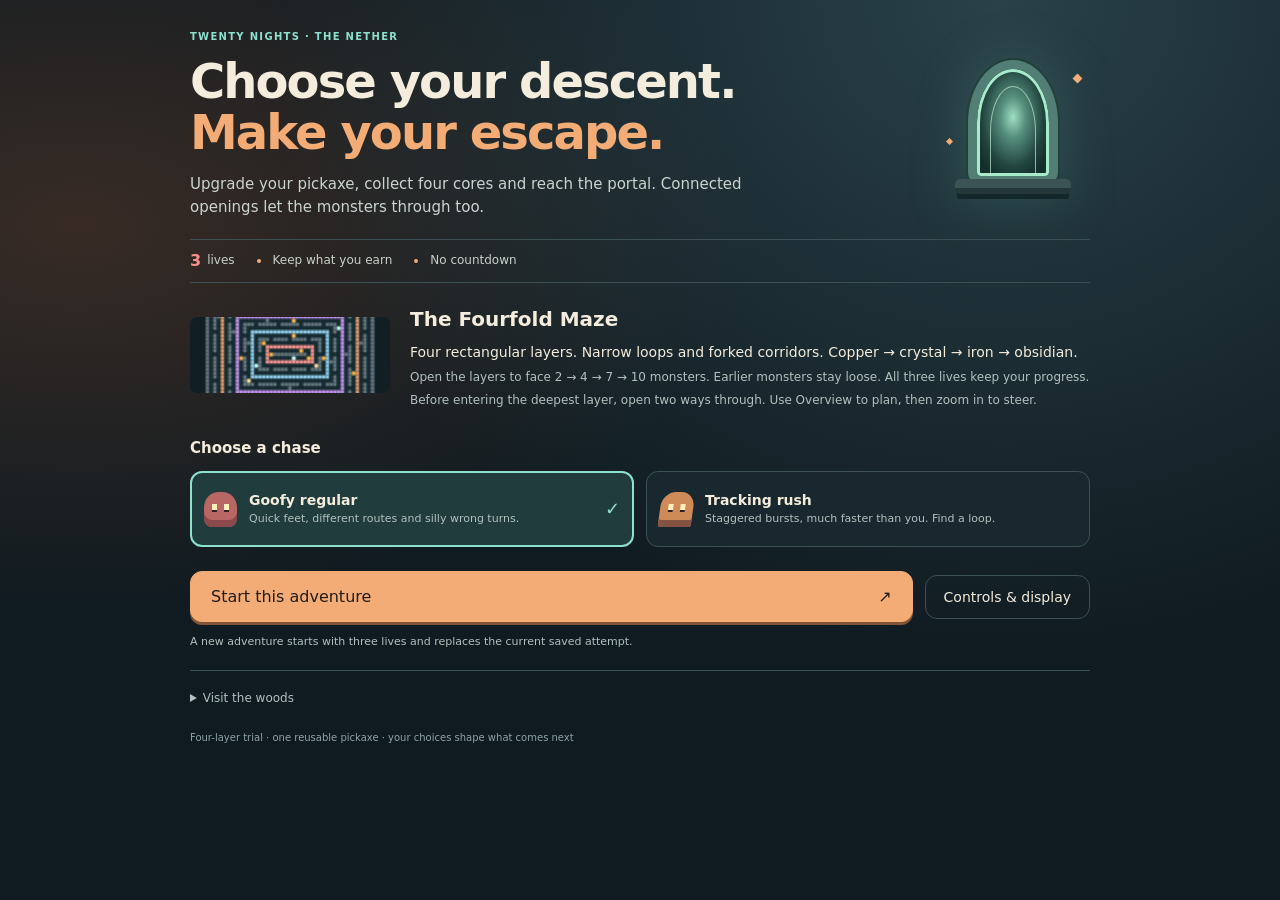
==== commit 979b5afd: "Recover tn-d4-rectangular-candidate-1 from preserved source archive Reconstructed checkpoint recorde" ====
--- a/index.html
+++ b/index.html
@@ -3,7 +3,7 @@
 <head>
 <meta charset="utf-8">
 <meta name="viewport" content="width=device-width,initial-scale=1,maximum-scale=1,user-scalable=no">
-<title>Two-Layer Trial · Twenty Nights</title>
+<title>Fourfold Maze · Twenty Nights</title>
 <!-- A PNG, deliberately: an inline <svg> in a data: URI is an injection vector,
      and a public-share scan refuses the whole page over it. Raster can't carry script. -->
 <link rel="icon" type="image/png" href="[data-uri]">
@@ -540,6 +540,282 @@
 
 #nHud .nHudButtons{flex-wrap:wrap} .nMapPreview canvas{width:100%;height:100%;object-fit:contain} #cv:focus{outline:none}
 
+/* TN-D2 local playtest UI. Append after existing game styles; remove the old
+   "Local Nether trial UI" rules to avoid competing layout definitions. */
+:root {
+  --n-bg:#101b21;--n-panel:#18262d;--n-panel-raised:#21333a;--n-ink:#f4ecdc;
+  --n-muted:#b1c1bf;--n-line:#3b5155;--n-ember:#f3ac75;--n-ember-dark:#6c422f;
+  --n-teal:#8de0ce;--n-teal-dark:#193d3d;--n-red:#fa8e8b;--n-focus:#ffe5a1;
+}
+.nUi{font-family:var(--font);color:var(--n-ink);font-size:14px;line-height:1.45}
+.nUi *{box-sizing:border-box}
+.nUi .hidden,.nModal.hidden{display:none!important}
+.nUi h1,.nUi h2,.nUi h3,.nUi p{margin:0}
+.nUi button,.nUi input,.nUi textarea{font:inherit}
+.nUi button,.nUi label,.nUi summary{-webkit-tap-highlight-color:transparent}
+.nUi button{cursor:pointer}
+.nUi button:disabled{cursor:default;opacity:.55}
+.nUi button:focus-visible,.nUi summary:focus-visible,.nUi textarea:focus-visible,.nUi input:focus-visible{outline:3px solid var(--n-focus);outline-offset:4px}
+.nUi .nEyebrow{font-size:10px;font-weight:850;letter-spacing:.13em;line-height:1.4;color:var(--n-teal)}
+.nUi .nHint{font-size:12px;color:var(--n-muted);line-height:1.45}
+.nSrOnly{position:absolute!important;width:1px;height:1px;padding:0;margin:-1px;overflow:hidden;clip:rect(0,0,0,0);white-space:nowrap;border:0}
+.nButton{min-height:44px;display:inline-flex;align-items:center;justify-content:center;gap:12px;padding:11px 18px;border:1px solid var(--n-line);border-radius:12px;background:var(--n-panel-raised);color:var(--n-ink);font-weight:800;text-align:center;line-height:1.2;text-decoration:none;box-shadow:0 2px 0 rgba(0,0,0,.13);transition:background .12s,border-color .12s,transform .12s;touch-action:manipulation}
+.nButton:hover{background:#2b4147;border-color:#718d8e}
+.nButton:active{transform:translateY(1px)}
+.nButtonPrimary{color:#231c19;background:var(--n-ember);border-color:var(--n-ember);box-shadow:0 3px 0 #815438}
+.nButtonPrimary:hover{background:#ffc495;border-color:#ffc495}
+.nButtonTeal{color:#102a29;background:var(--n-teal);border-color:var(--n-teal);box-shadow:0 3px 0 #39786c}
+.nButtonTeal:hover{background:#b1f5e5;border-color:#b1f5e5}
+.nButtonQuiet{background:transparent;box-shadow:none}
+.nButtonSmall{padding:10px 13px;font-size:12px}
+.nButtonIcon{width:44px;padding:0;flex:none;background:transparent;box-shadow:none;font-size:18px}
+/* Setup has its own scroll surface, including short landscape screens. */
+#title.nTitle{display:block;overflow:auto;padding:30px 20px 22px;background:radial-gradient(ellipse at 78% 0%,#294148 0,transparent 52%),radial-gradient(ellipse at 6% 25%,#382b25 0,transparent 40%),var(--n-bg);text-align:left}
+.nSetupShell{width:min(900px,100%);margin:0 auto}
+.nSetupHeader{display:grid;grid-template-columns:1fr 155px;gap:26px;align-items:center}
+#title.nTitle h1{font-size:clamp(30px,4.5vw,48px);line-height:1.06;letter-spacing:-.04em;margin:12px 0 15px;font-weight:900;color:var(--n-ink)}
+#title.nTitle h1 em{font-style:normal;color:var(--n-ember)}
+.nLead{max-width:560px;font-size:15px;color:#cad4cf;line-height:1.55}
+.nPortalMark{position:relative;height:158px;width:144px;justify-self:center;filter:drop-shadow(0 0 24px #58ad9940)}
+.nPortalCore{position:absolute;inset:14px 27px 19px;border:9px solid #527e76;border-radius:50% 50% 13px 13px;background:radial-gradient(ellipse at 50% 45%,#9edfc3 0,#568e7d 25%,#21443e 60%,#142e2b 80%);box-shadow:inset 0 0 0 3px #a7ebcb,0 0 0 2px #223f3a}
+.nPortalCore:after{content:"";position:absolute;inset:17px 13px 0;border:1px solid #cef8da;border-bottom:0;border-radius:50% 50% 0 0;opacity:.65}
+.nPortalStep{position:absolute;width:116px;height:15px;bottom:10px;left:14px;border-radius:5px;background:#3b5354;border-bottom:6px solid #24383a;box-shadow:0 7px 0 -2px #13262a}
+.nPortalSpark{position:absolute;width:7px;height:7px;background:var(--n-ember);transform:rotate(45deg)}
+.nSparkOne{top:29px;right:4px}.nSparkTwo{top:93px;left:6px;width:5px;height:5px}
+.nRules{display:flex;flex-wrap:wrap;gap:8px 22px;margin:20px 0 22px;padding:12px 0;border-top:1px solid var(--n-line);border-bottom:1px solid var(--n-line);color:#c8d1ca;font-size:12px}
+.nRules span{display:inline-flex;align-items:center;gap:6px}
+.nRules span+span:before{content:"";width:4px;height:4px;border-radius:50%;background:var(--n-ember);margin-right:6px}
+.nRules b{color:var(--n-red);font-size:16px;line-height:1}
+.nContinuePanel{display:flex;justify-content:space-between;align-items:center;gap:16px;padding:14px 16px;margin:0 0 22px;background:#1d3738;border:1px solid #4d7b72;border-radius:14px}
+.nContinuePanel b{color:var(--n-teal);font-size:14px}
+.nContinuePanel p{font-size:12px;color:var(--n-muted);margin-top:3px}
+.nContinuePanel button{flex-shrink:0}
+.nSavedDetails{min-width:0;flex:1}.nSavedDetails label{display:block;margin:10px 0 4px;font-size:12px;font-weight:700;color:#d5e2d9}.nSavedDetails label span{font-weight:400;color:var(--n-muted)}
+.nSavedDetails textarea{display:block;box-sizing:border-box;width:100%;max-width:440px;min-height:52px;padding:8px 10px;border:1px solid #68827f;border-radius:8px;background:#10262b;color:#f6edda;font:inherit;resize:vertical}
+.nSavedActions{display:flex;flex-direction:column;gap:8px;align-items:stretch}.nSavedActions button{min-height:44px;white-space:normal}
+.nFieldset{min-width:0;margin:0;padding:0;border:0}
+.nFieldset legend{padding:0;font-size:15px;font-weight:850;margin-bottom:11px}
+.nStepTag{display:inline-block;color:var(--n-ember);font:700 10px var(--mono);margin-right:10px;vertical-align:1px}
+.nMapFieldset{margin-bottom:23px}
+.nMapChoices{display:grid;grid-template-columns:repeat(3,minmax(0,1fr));gap:12px}
+.nMapCard,.nPursuerCard{position:relative;display:block;cursor:pointer}
+.nMapCard input,.nPursuerCard input,.nSegmented input,.nFeelings input{position:absolute;opacity:0;width:1px;height:1px}
+.nMapCardBody{display:flex;flex-direction:column;height:100%;border:1px solid var(--n-line);border-radius:14px;padding:10px;background:linear-gradient(140deg,#223039,#19262c);transition:border-color .12s,background .12s}
+.nMapCard:hover .nMapCardBody{border-color:#8a998f}
+.nMapCard input:checked+.nMapCardBody{border:2px solid var(--n-ember);padding:9px;background:linear-gradient(140deg,#3b342e,#222a2a)}
+.nMapCard input:focus-visible+.nMapCardBody,.nPursuerCard input:focus-visible+.nPursuerCardBody,.nSegmented input:focus-visible+span,.nFeelings input:focus-visible+span{outline:3px solid var(--n-focus);outline-offset:4px}
+.nMapPreview{height:76px;display:flex;align-items:center;justify-content:center;background:#111f25;border-radius:7px;margin-bottom:11px;overflow:hidden}
+.nMapPreview svg{width:100%;height:100%;max-width:190px;stroke-linecap:square;stroke-linejoin:round}
+.nMapFixed{fill:none;stroke:#4b646a;stroke-width:6}
+.nMapBrick{fill:none;stroke:#d18a68;stroke-width:6;stroke-dasharray:7 3}
+.nMapPath{fill:none;stroke:#8de0ce;stroke-width:1.4;stroke-dasharray:3 4;opacity:.8}
+.nMapDot{fill:#e6d88f;stroke:#152b2c;stroke-width:1.5}
+.nMapVoid{fill:#4e3f69;stroke:#aa8dca;stroke-width:1.5}
+.nMapCardHeading{display:flex;align-items:center;justify-content:space-between;gap:5px;font-size:16px;font-weight:850;line-height:1.3;margin-bottom:5px}
+.nRecommended{color:#29201b;background:var(--n-ember);border-radius:5px;font-size:9px;font-weight:850;padding:3px 5px;white-space:nowrap}
+.nMapDescription{font-size:12px;color:#d2d9d1;line-height:1.4;min-height:34px}
+.nMapTrait{font-size:10px;color:var(--n-muted);border-top:1px solid #ffffff16;margin-top:10px;padding-top:8px}
+.nPursuerChoices{display:grid;grid-template-columns:1fr 1fr;gap:12px}
+.nPursuerCardBody{display:flex;align-items:center;gap:12px;min-height:76px;padding:13px;border:1px solid var(--n-line);border-radius:12px;background:#19282e}
+.nPursuerCard input:checked+.nPursuerCardBody{padding:12px;border:2px solid var(--n-teal);background:#213c3d}
+.nPursuerCardBody b{display:block;font-size:14px;line-height:1.3}
+.nPursuerCardBody small{display:block;color:var(--n-muted);font-size:11px;line-height:1.35;margin-top:3px}
+.nChoiceTick{margin-left:auto;color:var(--n-teal);opacity:0;font-size:18px}
+.nPursuerCard input:checked+.nPursuerCardBody .nChoiceTick{opacity:1}
+.nEnemyIcon{position:relative;display:inline-block;flex:none;width:33px;height:35px;border-radius:44% 44% 25% 25%;background:#b86764;box-shadow:inset 0 -7px 0 #8b494d}
+.nEnemyIcon:before,.nEnemyIcon:after{content:"";position:absolute;top:12px;width:5px;height:6px;background:#fff0bb;border-bottom:2px solid #351d29}
+.nEnemyIcon:before{left:8px}.nEnemyIcon:after{right:8px}
+.nRunnerIcon{background:#ce8b57;box-shadow:inset 0 -7px 0 #855341;border-radius:42% 42% 8% 8%;transform:skew(-8deg)}
+.nLaunchRow{display:flex;align-items:center;gap:12px;margin-top:24px}
+.nLaunchRow .nButtonPrimary{flex:1;min-height:50px;justify-content:space-between;font-size:16px;padding:13px 20px}
+.nFinePrint{margin-top:12px!important;font-size:11px;color:var(--n-muted)}
+.nWoodsDetails{margin-top:20px;border-top:1px solid var(--n-line);padding-top:6px}
+.nWoodsDetails summary{min-height:44px;display:list-item;padding:13px 0;cursor:pointer;font-size:12px;color:var(--n-muted)}
+.nWoodsDetails>div{display:flex;flex-wrap:wrap;gap:8px;padding-bottom:10px}
+.nWoodsDetails .nButton{font-size:12px}
+.nLocalNote{font-size:10px;color:#8fa3a4;margin-top:10px!important}
+/* In-game layout: no flex-grown empty stage gaps on a phone. */
+body.nether-active{background:radial-gradient(ellipse at 50% 0,#283b40,transparent 64%),var(--n-bg);overflow-y:auto;justify-content:flex-start}
+.nether-active #top,.nether-active #bottom,.nether-active #actionRow,.nether-active #bark{display:none}
+#nHud{width:min(760px,100%);padding:12px 12px 0;flex:none}
+.nHudTop{display:flex;align-items:center;justify-content:space-between;gap:12px}
+.nHudIdentity{min-width:0}
+#nHeading{font-size:20px;line-height:1.2;font-weight:900;letter-spacing:-.025em}
+#nMode{color:var(--n-muted);font-size:11px;margin-top:2px}
+.nHudButtons{display:flex;gap:6px}
+.nStatusRow{display:flex;align-items:center;flex-wrap:wrap;gap:6px;margin-top:10px}
+.nLifeBadge{color:var(--n-red);font-size:17px;font-weight:850;letter-spacing:2px;line-height:1.2;margin-right:3px}
+.nStatusBadge{display:inline-flex;align-items:center;min-height:26px;gap:5px;padding:4px 7px;border:1px solid #465c5f;border-radius:6px;color:#d5e0d7;font-size:10px;font-weight:700;line-height:1.2}
+.nThreatBadge:before{content:"";display:inline-block;height:5px;width:5px;border-radius:50%;background:#809795}
+.nThreatBadge[data-state="hunting"]{color:#ffc4a7;border-color:#8a5e49;background:#49352b}
+.nThreatBadge[data-state="hunting"]:before{background:#ffab7c}
+.nThreatBadge[data-state="warning"]{color:#ffe49e;border-color:#ccb56c;background:#493f25}
+.nThreatBadge[data-state="warning"]:before{background:#ffe49e}
+.nObjectives{display:flex;align-items:center;justify-content:space-between;gap:6px;padding:10px 0 9px;margin:0;list-style:none;border-bottom:1px solid #3a5155;color:#8fa8a8}
+.nObjectives li{display:flex;align-items:center;gap:5px;font-size:10px;font-weight:700;line-height:1.2}
+.nObjectives li>span{display:inline-grid;place-items:center;width:17px;height:17px;border:1px solid #547171;border-radius:50%;font-size:9px;flex:none}
+.nObjectives li[data-state="current"]{color:#ffe4bd}
+.nObjectives li[data-state="current"]>span{background:var(--n-ember);border-color:var(--n-ember);color:#392719}
+.nObjectives li[data-state="done"]{color:var(--n-teal)}
+.nObjectives li[data-state="done"]>span{background:#214c43;border-color:#548c7e}
+.nether-active #stage{flex:0 0 auto;align-items:flex-start;min-height:0;padding:8px 6px 0}
+.nether-active #cv{width:min(calc(100vw - 20px),calc(100dvh - 260px),640px);height:min(calc(100vw - 20px),calc(100dvh - 260px),640px);max-height:none;max-width:none;border:1px solid #577572;border-radius:13px;box-shadow:0 16px 30px #07111355;background:#142027}
+#nHelp{width:min(760px,100%);text-align:center;padding:9px 12px 12px;flex:none}
+#nMessage{color:#ffe0b8;font-size:13px;font-weight:800;min-height:2.8em;line-height:1.35}
+.nBoardLegend{display:flex;justify-content:center;flex-wrap:wrap;gap:5px 13px;font-size:10px;color:#bfd1cc;margin:5px 0 7px}
+.nBoardLegend span{display:inline-flex;align-items:center;gap:5px}
+.nBoardLegend i{display:inline-block;width:9px;height:9px;border-radius:2px}
+.nLegendRefuge{background:#6fc9ce;border:1px solid #b0f2ea}
+.nLegendBrick{background:#cc8b6d;border:1px solid #ffd3ac}
+.nLegendCrystal{background:#8b6bb2;border:1px solid #ddc2ff}
+.nLegendVoid{background:linear-gradient(135deg,#110e20 0 40%,#b99acb 42% 49%,#110e20 51% 100%);border:1px solid #b99acb}
+.nStorage{font-size:9px;color:#93aaa7;min-height:1.4em;margin-top:5px!important}
+.nStorage[data-state="error"]{color:#ffba9d}
+/* Paused, keyboard-operable dialogs. Root owns focus trap/restore and state. */
+.nModal{position:fixed;inset:0;z-index:80;display:flex;align-items:center;justify-content:center;padding:18px;background:#08151be8;overflow:auto;backdrop-filter:blur(5px)}
+.nDialogCard{width:min(500px,100%);max-height:calc(100dvh - 36px);overflow-y:auto;padding:24px;border-radius:21px;background:linear-gradient(145deg,#24383f,#15262d);border:1px solid #536b6a;box-shadow:0 24px 90px #0007}
+.nDialogHeader{display:flex;align-items:center;justify-content:space-between;gap:16px;margin-bottom:7px}
+.nDialogHeader h2{font-size:25px;line-height:1.12;letter-spacing:-.03em;margin-top:5px}
+.nSettingsCard>.nHint{margin-bottom:13px}
+.nSettingRow{display:flex;justify-content:space-between;align-items:center;gap:18px;min-height:65px;padding:11px 0;border-bottom:1px solid #ffffff15;cursor:pointer}
+.nSettingRow>span{min-width:0}
+.nSettingRow b{display:block;font-size:14px}
+.nSettingRow small{display:block;font-size:11px;color:var(--n-muted);margin-top:2px;line-height:1.35}
+.nSettingRow input[type="checkbox"]{appearance:none;-webkit-appearance:none;position:relative;flex:none;width:48px;height:29px;min-height:29px;border:1px solid #7c9695;border-radius:20px;background:#33484c;margin:0;cursor:pointer}
+.nSettingRow input[type="checkbox"]:after{content:"";position:absolute;left:4px;top:4px;width:19px;height:19px;border-radius:50%;background:#d4e0d5;box-shadow:0 1px 4px #0005;transition:transform .12s}
+.nSettingRow input[type="checkbox"]:checked{background:#74c5ae;border-color:#a3e3ca}
+.nSettingRow input[type="checkbox"]:checked:after{transform:translateX(19px);background:#123f36}
+.nCameraFieldset{padding:14px 0;border-bottom:1px solid #ffffff15}
+.nCameraFieldset legend{float:left;width:100%;font-size:14px;margin-bottom:9px}
+.nCameraFieldset:after{content:"";display:table;clear:both}
+.nSegmented{display:grid;grid-template-columns:1fr 1fr;gap:5px;background:#11252b;padding:5px;border:1px solid #3b555a;border-radius:12px;clear:both}
+.nSegmented label,.nFeelings label{position:relative;cursor:pointer}
+.nSegmented span{display:flex;align-items:center;justify-content:center;min-height:44px;border:1px solid transparent;border-radius:7px;font-size:12px;font-weight:750;color:var(--n-muted)}
+.nSegmented input:checked+span{background:#31524f;color:#d7ffea;border-color:#83bfa9}
+.nCameraFieldset .nHint{margin-top:8px}
+.nDialogActions{display:flex;gap:9px;margin-top:20px}
+.nDialogActions .nButtonPrimary{flex:1}
+.nReturnCard{text-align:center;max-width:420px;padding:26px}
+.nRefugeSymbol{display:inline-grid;place-items:center;width:70px;height:70px;background:#244e52;border:1px solid #6ca7a7;border-radius:23px;font-size:41px;line-height:1;color:var(--n-teal);margin:18px 0 16px}
+.nReturnCard h2,.nEndCard h2{font-size:30px;letter-spacing:-.035em;line-height:1.12;margin-bottom:11px}
+#nReturnLine,#nEndLine{font-size:14px;color:#ced8d1;line-height:1.5}
+.nReturnLives{font-size:28px;color:var(--n-red);margin:18px 0;letter-spacing:4px}
+.nReturnLives>span{color:#768e91}
+.nReturnLives small{display:block;font-size:12px;font-weight:750;letter-spacing:0;color:#d8e6d8}
+.nKeptBox{background:#183a38;border:1px solid #476f62;border-radius:12px;padding:12px;margin:13px 0}
+.nKeptBox b{font-size:12px;color:var(--n-teal)}
+.nKeptBox p{font-size:12px;margin-top:4px}
+.nReturnCard>.nButton{width:100%;margin-top:20px}
+.nEndCard{text-align:center}
+.nEndEmblem{display:inline-grid;place-items:center;width:66px;height:66px;border:1px solid #bb9560;border-radius:20px;background:#493e2c;color:#ffdb94;font-size:37px;margin:15px 0}
+#nEnd[data-outcome="lost"] .nEndEmblem{background:#4d3231;border-color:#a76b64;color:#ffc0a8}
+.nEndStats{margin:16px 0!important;padding:11px;border-top:1px solid #ffffff20;border-bottom:1px solid #ffffff20;font-size:12px;font-weight:700;color:var(--n-teal)}
+.nEndActions{display:flex;gap:9px}
+.nEndActions .nButton{flex:1;font-size:12px}
+.nFeedback{text-align:left;margin-top:24px;padding-top:20px;border-top:1px solid #4a6263}
+.nFeedback legend{font-size:15px}
+.nFeelings{display:grid;grid-template-columns:repeat(3,1fr);gap:8px}
+.nFeelings span{display:flex;justify-content:center;align-items:center;min-height:44px;border:1px solid #68827f;border-radius:10px;font-size:12px;font-weight:800;color:#d5e2d9;background:#1b3036}
+.nFeelings input:checked+span{background:#4e4231;border-color:var(--n-ember);color:#ffe0b9}
+.nNoteLabel{display:block;font-size:12px;font-weight:750;margin:14px 0 7px}
+.nNoteLabel span{font-weight:400;color:var(--n-muted)}
+#nFeedbackNote{display:block;resize:vertical;width:100%;min-height:70px;max-height:160px;border:1px solid #708884;border-radius:10px;padding:10px;background:#10242b;color:var(--n-ink);font-size:14px;line-height:1.4;user-select:text;-webkit-user-select:text;touch-action:auto}
+#nFeedbackNote::placeholder{color:#91aaa7}
+.nFeedbackFooter{display:flex;align-items:center;justify-content:space-between;gap:12px;margin-top:10px}
+.nFeedbackFooter>span{font-size:10px;color:var(--n-muted)}
+.nFeedbackFooter button{flex:none}
+/* User preference classes apply only to this independent Nether UI. */
+body.nHighContrast{--n-line:#9aafac;--n-muted:#e0e8df;--n-ink:#fff9e9}
+body.nHighContrast .nStatusBadge,body.nHighContrast .nObjectives{border-color:#a9c0bb}
+body.nHighContrast .nMapPreview{background:#051015}
+body.nReducedMotion .nUi *,body.nReducedMotion .nUi *:before,body.nReducedMotion .nUi *:after{animation:none!important;transition:none!important}
+@media(prefers-reduced-motion:reduce){.nUi *,.nUi *:before,.nUi *:after{animation:none!important;transition:none!important}}
+@media(max-width:620px){
+  #title.nTitle{padding:22px 14px 18px}
+  .nSetupHeader{grid-template-columns:1fr 74px;gap:12px}
+  #title.nTitle h1{font-size:32px;margin:9px 0 12px}
+  .nLead{font-size:13px}
+  .nPortalMark{transform:scale(.6);transform-origin:center right;width:110px;margin-left:-36px}
+  .nRules{font-size:11px;gap:8px 11px;margin:17px 0 18px;padding:10px 0}
+  .nRules span+span:before{margin-right:0}
+  .nMapChoices{gap:8px}
+  .nMapCardBody{padding:7px;border-radius:10px}
+  .nMapCard input:checked+.nMapCardBody{padding:6px}
+  .nMapPreview{height:53px;margin-bottom:8px}
+  .nMapCardHeading{display:block;font-size:13px}
+  .nRecommended{display:table;font-size:8px;margin-top:4px}
+  .nMapDescription{font-size:10px;line-height:1.35;min-height:41px}
+  .nMapTrait{display:none}
+  .nPursuerChoices{gap:8px}
+  .nPursuerCardBody{padding:10px;gap:8px;min-height:84px}
+  .nPursuerCard input:checked+.nPursuerCardBody{padding:9px}
+  .nPursuerCardBody b{font-size:12px}
+  .nPursuerCardBody small{font-size:10px}
+  .nEnemyIcon{width:25px;height:29px}
+  .nEnemyIcon:before{left:5px}.nEnemyIcon:after{right:5px}
+  .nChoiceTick{display:none}
+  .nLaunchRow{flex-wrap:wrap;gap:9px;margin-top:20px}
+  .nLaunchRow .nButtonPrimary{flex-basis:100%}
+  .nLaunchRow .nButtonQuiet{width:100%;font-size:12px}
+  .nContinuePanel{align-items:stretch;flex-direction:column;gap:10px;padding:12px}
+  .nContinuePanel .nButton{font-size:13px}
+  #nHud{padding:10px 10px 0}
+  #nHeading{font-size:18px}
+  .nHudIdentity .nEyebrow{font-size:8px;letter-spacing:.12em}
+  .nHudButtons{gap:5px}
+  .nHudButtons .nButton{padding:9px 10px;font-size:11px}
+  .nStatusRow{gap:4px;margin-top:8px}
+  .nStatusBadge{font-size:9px;padding:4px 5px;min-height:25px}
+  .nLifeBadge{font-size:14px;letter-spacing:0;margin-right:2px}
+  .nObjectives{gap:5px;padding:9px 0}
+  .nObjectives li{font-size:8px;gap:3px}
+  .nObjectives li>span{width:15px;height:15px;font-size:8px}
+  #nHelp{padding:8px 10px 12px}
+  #nMessage{font-size:12px;min-height:2.7em}
+  .nBoardLegend{gap:4px 9px;font-size:9px}
+  #nControlHint{font-size:10px}
+  .nModal{padding:12px}
+  .nDialogCard{padding:20px;max-height:calc(100dvh - 24px);border-radius:17px}
+  .nDialogHeader h2{font-size:23px}
+  .nDialogHeader{gap:10px}
+}
+@media(max-width:360px){
+  #nHeading{font-size:16px}
+  #nMode{font-size:9px}
+  .nHudButtons .nButton{padding:9px 8px}
+  .nObjectives li{font-size:7px}
+  .nMapChoices{grid-template-columns:1fr}
+  .nMapCardBody{display:grid;grid-template-columns:95px 1fr;column-gap:10px;padding:9px}
+  .nMapCard input:checked+.nMapCardBody{padding:8px}
+  .nMapPreview{grid-row:1/3;height:63px;margin:0}
+  .nMapCardHeading{margin:3px 0}
+  .nRecommended{display:inline-block}
+  .nMapDescription{min-height:0;font-size:11px}
+  .nPursuerChoices{grid-template-columns:1fr}
+  .nPursuerCardBody{min-height:65px}
+}
+@media(max-height:540px) and (orientation:landscape){
+  body.nether-active{display:grid;grid-template-columns:minmax(210px,1fr) minmax(240px,1.25fr);grid-template-rows:auto 1fr;align-items:start;justify-items:center;column-gap:10px;padding:8px 12px;overflow-y:auto}
+  .nether-active #nHud{grid-column:1;grid-row:1;padding:0;width:100%}
+  .nether-active .nHudTop{align-items:flex-start;flex-direction:column;gap:7px}
+  .nether-active .nHudButtons{width:100%}
+  .nether-active .nHudButtons .nButton{flex:1}
+  .nether-active .nObjectives{flex-wrap:wrap;justify-content:flex-start;gap:8px}
+  .nether-active #stage{grid-column:2;grid-row:1/3;width:100%;padding:0}
+  .nether-active #cv{width:min(calc(100dvh - 26px),calc(55vw - 22px),640px);height:min(calc(100dvh - 26px),calc(55vw - 22px),640px)}
+  .nether-active #nHelp{grid-column:1;grid-row:2;width:100%;padding:12px 0 0}
+  .nether-active .nBoardLegend{justify-content:flex-start}
+  .nModal{padding:9px}
+  .nDialogCard{max-height:calc(100dvh - 18px)}
+}
+
+/* Fourfold Maze additions. */
+.nLegendIron{background:#7fb1cc;border:2px solid #c2edff}
+.nLegendObsidian{background:#4b293b;border:2px solid #f0928e}
+.nCombinedMap .nMapPreview canvas{aspect-ratio:45/37;height:auto;width:100%}
+.nCombinedMap{display:flex;gap:20px;align-items:center}.nCombinedMap .nMapPreview{width:200px;flex:none}.nCombinedMap h2{font-size:20px;margin:0 0 8px}.nCombinedMap p{margin:6px 0;line-height:1.5}
+@media(max-width:600px){.nCombinedMap{display:block}.nCombinedMap .nMapPreview{display:none}}
+
 
 .nCombinedMap{display:flex;gap:20px;align-items:center}.nCombinedMap .nMapPreview{width:200px;flex:none}.nCombinedMap h2{font-size:20px;margin:0 0 8px}.nCombinedMap p{margin:6px 0;line-height:1.5}@media(max-width:600px){.nCombinedMap{display:block}.nCombinedMap .nMapPreview{display:none}}
 </style>
@@ -555,18 +831,18 @@
 
 <header id="nHud" class="nUi hidden">
   <div class="nHudTop">
-    <div class="nHudIdentity"><span class="nEyebrow">TWENTY NIGHTS</span><h1 id="nHeading">Into the Nether</h1><p id="nMode">The Double Descent · Goofy regular</p></div>
+    <div class="nHudIdentity"><span class="nEyebrow">TWENTY NIGHTS</span><h1 id="nHeading">Into the Nether</h1><p id="nMode">The Fourfold Maze · Goofy regular</p></div>
     <div class="nHudButtons"><button id="nPause" class="nButton nButtonSmall" type="button">Pause</button><button id="nCameraToggle" class="nButton nButtonSmall nButtonQuiet" type="button" aria-label="Zoom in on the board" aria-pressed="false">Zoom</button><button id="nSettingsOpen" class="nButton nButtonSmall nButtonQuiet" type="button" aria-haspopup="dialog" aria-controls="nSettings">Settings</button></div>
   </div>
   <div class="nStatusRow" aria-label="Attempt status">
     <span id="nLives" class="nLifeBadge" aria-label="3 of 3 lives"><span aria-hidden="true">♥ ♥ ♥</span><span class="nSrOnly">3 of 3 lives</span></span>
     <span id="nTool" class="nStatusBadge">Pickaxe needed</span>
-    <span id="nBeacons" class="nStatusBadge">0 / 2 cores</span>
+    <span id="nBeacons" class="nStatusBadge">0 / 4 cores</span>
     <span id="nThreat" class="nStatusBadge nThreatBadge" data-state="contained">Hunter contained</span>
   </div>
   <ol id="nObjectives" class="nObjectives" aria-label="Your route through the Nether">
     <li id="nObjectiveTool" data-state="current"><span aria-hidden="true">1</span>Upgrade</li>
-    <li id="nObjectiveBreach" data-state="waiting"><span aria-hidden="true">2</span>Upgrade again</li>
+    <li id="nObjectiveBreach" data-state="waiting"><span aria-hidden="true">2</span>Go deeper</li>
     <li id="nObjectiveBeacons" data-state="waiting"><span aria-hidden="true">3</span>Collect cores</li>
     <li id="nObjectiveExit" data-state="waiting"><span aria-hidden="true">4</span>Escape</li>
   </ol>
@@ -605,7 +881,7 @@
 
 <section id="nHelp" class="nUi hidden" aria-label="What to do next">
   <p id="nMessage" role="status" aria-live="polite">Find the golden pickaxe. Choose your way through.</p>
-  <div class="nBoardLegend" aria-label="Board legend"><span><i class="nLegendRefuge" aria-hidden="true"></i>Safe refuge</span><span><i class="nLegendBrick" aria-hidden="true"></i>1 · Copper wall</span><span><i class="nLegendVoid" aria-hidden="true"></i>2 · Crystal wall</span><span>Cracked purple floor · void</span></div>
+  <div class="nBoardLegend" aria-label="Board legend"><span><i class="nLegendRefuge" aria-hidden="true"></i>Safe refuge</span><span><i class="nLegendBrick" aria-hidden="true"></i>1 · Copper wall</span><span><i class="nLegendCrystal" aria-hidden="true"></i>2 · Crystal wall</span><span><i class="nLegendIron" aria-hidden="true"></i>3 · Iron wall</span><span><i class="nLegendObsidian" aria-hidden="true"></i>4 · Obsidian wall</span></div>
   <p id="nControlHint" class="nHint">Drag to move · tap a wall to mine · move to cancel</p>
   <p id="nStorage" class="nStorage" role="status"></p>
 </section>
@@ -628,25 +904,25 @@
 <section id="title" class="overlay nTitle nUi" aria-labelledby="nTitleHeading">
   <div class="nSetupShell">
     <header class="nSetupHeader">
-      <div><p class="nEyebrow">TWENTY NIGHTS · THE NETHER</p><h1 id="nTitleHeading">Choose your descent.<br><em>Make your escape.</em></h1><p class="nLead">Upgrade your pickaxe, collect two cores and reach the portal. Your opening lets the monsters through too.</p></div>
+      <div><p class="nEyebrow">TWENTY NIGHTS · THE NETHER</p><h1 id="nTitleHeading">Choose your descent.<br><em>Make your escape.</em></h1><p class="nLead">Upgrade your pickaxe, collect four cores and reach the portal. Connected openings let the monsters through too.</p></div>
       <div class="nPortalMark" aria-hidden="true"><span class="nPortalCore"></span><span class="nPortalSpark nSparkOne"></span><span class="nPortalSpark nSparkTwo"></span><span class="nPortalStep"></span></div>
     </header>
     <div class="nRules" aria-label="Rules shared by every challenge"><span><b>3</b> lives</span><span>Keep what you earn</span><span>No countdown</span></div>
-    <div id="nContinuePanel" class="nContinuePanel hidden"><div><b>One adventure is waiting.</b><p id="nSavedSummary">Continue with your remaining lives and openings.</p></div><button id="nResume" class="nButton nButtonTeal" type="button">Continue adventure</button></div>
+    <div id="nContinuePanel" class="nContinuePanel hidden"><div class="nSavedDetails"><b>One adventure is waiting.</b><p id="nSavedSummary">Continue with your remaining lives and openings.</p><label for="nSavedMoment">One moment to remember <span>(optional)</span></label><textarea id="nSavedMoment" rows="2" maxlength="500" placeholder="The part where…"></textarea><p id="nSavedExportStatus" role="status">Download notes before trying another chase. Nothing is sent.</p></div><div class="nSavedActions"><button id="nResume" class="nButton nButtonTeal" type="button">Continue adventure</button><button id="nSavedDownloadNotes" class="nButton nButtonQuiet" type="button">Download notes for this adventure</button></div></div>
     <section class="nFieldset nMapFieldset" aria-label="Your fixed maze">
-      <div class="nCombinedMap"><span class="nMapPreview" aria-hidden="true"><canvas id="nPreview-nested-loops-v1" width="160" height="80"></canvas></span><div><h2>The Double Descent</h2><p>Copper walls first. Crystal walls deeper in. Each opened layer releases another monster.</p><p class="nHint">The same maze, cores and two monsters in both chase choices. All three lives keep your progress.</p></div></div>
+      <div class="nCombinedMap"><span class="nMapPreview" aria-hidden="true"><canvas id="nPreview-rectangular-descent-v1" width="160" height="124"></canvas></span><div><h2>The Fourfold Maze</h2><p>Four rectangular layers. Narrow loops and forked corridors. Copper → crystal → iron → obsidian.</p><p class="nHint">Open the layers to face 2 → 4 → 7 → 10 monsters. Earlier monsters stay loose. All three lives keep your progress.</p><p class="nHint">Before entering the deepest layer, open two ways through. Use Overview to plan, then zoom in to steer.</p></div></div>
     </section>
     <fieldset class="nFieldset">
       <legend> Choose a chase</legend>
       <div class="nPursuerChoices">
-        <label class="nPursuerCard"><input type="radio" name="nPursuer" id="nPursuerHunter" value="goofy" checked><span class="nPursuerCardBody"><span class="nEnemyIcon nHunterIcon" aria-hidden="true"></span><span><b>Goofy regular</b><small>Quick feet, late turns. Sometimes the wrong way.</small></span><span class="nChoiceTick" aria-hidden="true">✓</span></span></label>
-        <label class="nPursuerCard"><input type="radio" name="nPursuer" id="nPursuerRunner" value="runner"><span class="nPursuerCardBody"><span class="nEnemyIcon nRunnerIcon" aria-hidden="true"></span><span><b>Tracking rush</b><small>Much faster than you in a rush. Turn early.</small></span><span class="nChoiceTick" aria-hidden="true">✓</span></span></label>
+        <label class="nPursuerCard"><input type="radio" name="nPursuer" id="nPursuerHunter" value="goofy" checked><span class="nPursuerCardBody"><span class="nEnemyIcon nHunterIcon" aria-hidden="true"></span><span><b>Goofy regular</b><small>Quick feet, different routes and silly wrong turns.</small></span><span class="nChoiceTick" aria-hidden="true">✓</span></span></label>
+        <label class="nPursuerCard"><input type="radio" name="nPursuer" id="nPursuerRunner" value="runner"><span class="nPursuerCardBody"><span class="nEnemyIcon nRunnerIcon" aria-hidden="true"></span><span><b>Tracking rush</b><small>Staggered bursts, much faster than you. Find a loop.</small></span><span class="nChoiceTick" aria-hidden="true">✓</span></span></label>
       </div>
     </fieldset>
     <div class="nLaunchRow"><button id="nStart" class="nButton nButtonPrimary" type="button">Start this adventure <span aria-hidden="true">↗</span></button><button id="nSetupSettings" class="nButton nButtonQuiet" type="button" aria-haspopup="dialog" aria-controls="nSettings">Controls &amp; display</button></div>
     <p id="nTitleNote" class="nFinePrint">A new adventure starts with three lives and replaces the current saved attempt.</p>
     <details class="nWoodsDetails"><summary>Visit the woods</summary><div><button class="nButton nButtonQuiet" id="startBtn" type="button">Play the original woods</button><button class="nButton nButtonQuiet hidden" id="contBtn" type="button">Continue Day <span id="contDay"></span></button><button class="nButton nButtonQuiet" id="howBtn" type="button">How the woods work</button><button class="nButton nButtonQuiet" id="fbBtn" type="button">Woods feedback</button></div></details>
-    <p class="nLocalNote">Two-layer trial · one reusable pickaxe · your choices shape what comes next</p>
+    <p class="nLocalNote">Four-layer trial · one reusable pickaxe · your choices shape what comes next</p>
   </div>
 </section>
 
@@ -735,11 +1011,11 @@
 <section id="nEnd" class="nModal nUi hidden" role="dialog" aria-modal="true" aria-labelledby="nEndTitle" data-outcome="won">
   <div class="nDialogCard nEndCard">
     <p id="nEndEyebrow" class="nEyebrow">YOUR ADVENTURE</p><div class="nEndEmblem" aria-hidden="true">✦</div>
-    <h2 id="nEndTitle">You made it through.</h2><p id="nEndLine">Two cores carried out. A path you made yourself.</p>
-    <p id="nEndStats" class="nEndStats">The Double Descent · Goofy regular · 2 lives left</p>
+    <h2 id="nEndTitle">You made it through.</h2><p id="nEndLine">Four cores carried out. A path you made yourself.</p>
+    <p id="nEndStats" class="nEndStats">The Fourfold Maze · Goofy regular · 2 lives left</p>
     <div class="nEndActions"><button id="nReplay" class="nButton nButtonPrimary" type="button">Retry this challenge</button><button id="nEndMenu" class="nButton nButtonQuiet" type="button">Compare chase choices</button></div>
     <form id="nFeedback" class="nFeedback">
-      <fieldset class="nFieldset"><legend>Did opening the deeper wall make the chase exciting, or did it feel unfair?</legend><div class="nFeelings"><label><input id="nFeelFun" name="nFeeling" type="radio" value="fun"><span>Fun</span></label><label><input id="nFeelTense" name="nFeeling" type="radio" value="tense"><span>Tense</span></label><label><input id="nFeelUnfair" name="nFeeling" type="radio" value="unfair"><span>Unfair</span></label></div></fieldset>
+      <fieldset class="nFieldset"><legend>Which layer had the best chase? Was ten monsters exciting or too crowded?</legend><div class="nFeelings"><label><input id="nFeelFun" name="nFeeling" type="radio" value="fun"><span>Fun</span></label><label><input id="nFeelTense" name="nFeeling" type="radio" value="tense"><span>Tense</span></label><label><input id="nFeelUnfair" name="nFeeling" type="radio" value="unfair"><span>Unfair</span></label></div></fieldset>
       <label class="nNoteLabel" for="nFeedbackNote">Tell us about one moment <span>(optional)</span></label><textarea id="nFeedbackNote" rows="2" maxlength="500" placeholder="The part where…"></textarea>
       <div class="nFeedbackFooter"><span id="nFeedbackStatus" role="status">Stays here. Nothing is sent.</span><button id="nDownloadNotes" class="nButton nButtonSmall" type="button">Download notes</button></div>
     </form>
@@ -751,9 +1027,9 @@
 /* ═══════════════ 1 · CONSTANTS & STATE ═══════════════ */
 const SAFE_MODE = false;   /*SAFE_FLAG*/              // flipped by tools/build-artifact.js --safe
 const store = {                                        // localStorage that can never crash the game
-  get(k){ try{ return localStorage.getItem("tn.d3trial." + k); }catch(e){ return null; } },
-  set(k,v){ try{ localStorage.setItem("tn.d3trial." + k,v); }catch(e){} },
-  del(k){ try{ localStorage.removeItem("tn.d3trial." + k); }catch(e){} },
+  get(k){ try{ return localStorage.getItem("tn.d4trial1." + k); }catch(e){ return null; } },
+  set(k,v){ try{ localStorage.setItem("tn.d4trial1." + k,v); }catch(e){} },
+  del(k){ try{ localStorage.removeItem("tn.d4trial1." + k); }catch(e){} },
 };
 const TEST = new URLSearchParams(location.search).has("test")
           || location.hash === "#test"
@@ -4595,34 +4871,69 @@
 
 /* TN-D2: the first Nether layer. Kept inside the real single-file game. */
 /* TN-D2 local play lab. One simulation, authored maps, saved attempt choices. */
-/* TN-D3-01: one real simulation shared by the browser, notes and test harness. */
+/* Rectangular descent: one real simulation shared by the browser, notes and test harness. */
 const NetherTrial = (() => {
-/* Fixed authored trial geometry: nested rings, looping lanes and switchback islands. */
-const NETHER_LAYOUT_CATALOGUE=[{id:'nested-loops-v1',name:'The Double Descent',description:'Two wall tiers. Two cores. One way home.',hint:'Open another passage before going deeper. Monsters can use it too.'}];
+  const N=45, ROWS=37, CELL_COUNT=N*ROWS, TILE=32;
+  const idx=(x,y)=>y*N+x, inB=(x,y)=>x>=0&&y>=0&&x<N&&y<ROWS;
+/* Four rectangular shells. Every chamber is a narrow looping maze, not an arena. */
+const NETHER_LAYOUT_CATALOGUE=[{id:'rectangular-descent-v1',name:'The Fourfold Maze',description:'Four layers. Ten monsters. Three lives.',hint:'Make a second opening. Lead the pack one way, then take the other loop.'}];
 function layout(){
-  const map=Array(400).fill('.');
-  for(let y=0;y<20;y++)for(let x=0;x<20;x++)if(!x||!y||x===19||y===19)map[y*20+x]='#';
-  const ring=(a,b,t)=>{for(let v=a;v<=b;v++){map[a*20+v]=t;map[b*20+v]=t;map[v*20+a]=t;map[v*20+b]=t;}};
-  ring(3,16,'b');ring(7,12,'c');
-  // Small islands create parallel routes; no collection point sits in a dead end.
-  for(const [x,y] of [[5,7],[5,8],[5,11],[5,12],[8,5],[9,5],[12,5],[13,5],[14,8],[14,9],[14,12],[9,14],[10,14],[12,14],[9,9],[10,9],[9,10],[10,10],[1,7],[18,12]])map[y*20+x]='#';
-  map[1*20+1]='v';map[18*20+18]='v';
-  return {...NETHER_LAYOUT_CATALOGUE[0],map,start:{x:2,y:17},goal:{x:17,y:2},
-    refuge:{x1:1,x2:2,y1:16,y2:18},refugeWait:{x:2,y:14},recoveryExits:[{x:2,y:15},{x:3,y:17}],
-    upgrades:[{x:2,y:2,tier:1,label:'Copper pickaxe'},{x:14,y:14,tier:2,label:'Crystal pickaxe'}],
-    cores:[{id:'ember',x:5,y:5,tier:1,label:'Ember core'},{id:'deep',x:11,y:8,tier:2,label:'Deep core'}],
-    enemies:[{id:'grumble',name:'Grumble',layer:1,x:14,y:5},{id:'wobble',name:'Wobble',layer:2,x:8,y:11}]};
-}
-
-  const BUILD='TN-D3-01-2026-10-22-candidate-1';
-  const SAVE_KEY='tn.d3.combined.v1',PREF_KEY='tn.d3.combined.preferences.v1';
+  const width=45,height=37,map=Array(width*height).fill('#'),at=(x,y)=>y*width+x;
+  const perimeter=(a,b,c,d,t)=>{for(let x=a;x<=c;x++){map[at(x,b)]=t;map[at(x,d)]=t;}for(let y=b;y<=d;y++){map[at(a,y)]=t;map[at(c,y)]=t;}};
+  const layers=[
+    {tier:1,tile:'b',name:'Copper',x1:4,y1:4,x2:40,y2:32},
+    {tier:2,tile:'c',name:'Crystal',x1:8,y1:8,x2:36,y2:28},
+    {tier:3,tile:'d',name:'Iron',x1:12,y1:12,x2:32,y2:24},
+    {tier:4,tile:'e',name:'Obsidian',x1:16,y1:16,x2:28,y2:20}
+  ];
+  // Paired perimeter lanes with staggered cross-links and baffles. Links stay
+  // at least two cells apart, so junctions never become open 2x2 arenas.
+  for(let level=0;level<4;level++){
+    const a=1+level*4,b=a,c=width-1-a,d=height-1-b;
+    perimeter(a,b,c,d,'.');perimeter(a+2,b+2,c-2,d-2,'.');
+    const links=(lo,hi)=>{if(hi-lo<4)return [Math.round((lo+hi)/2)];const n=Math.ceil((hi-lo)/7);return Array.from({length:n+1},(_,i)=>Math.round(lo+(hi-lo)*i/n));};
+    const xs=links(a+4,c-4),ys=links(b+4,d-4);
+    for(const x of xs){map[at(x,b+1)]='.';map[at(x,d-1)]='.';}
+    for(const y of ys){map[at(a+1,y)]='.';map[at(c-1,y)]='.';}
+    if(level<3){
+      map[at(Math.floor((xs[0]+xs[1])/2),b)]='#';
+      map[at(Math.floor((xs[1]+xs[2])/2),d)]='#';
+      map[at(a+2,Math.floor((ys[0]+ys[1])/2))]='#';
+      map[at(c-2,Math.floor((ys[1]+ys[2])/2))]='#';
+    }
+  }
+  perimeter(17,17,27,19,'.');
+  for(const l of layers)perimeter(l.x1,l.y1,l.x2,l.y2,l.tile);
+  // Refuge uses an existing corner loop, with two independently usable exits.
+  const refuge={x1:1,x2:3,y1:32,y2:35};
+  return {...NETHER_LAYOUT_CATALOGUE[0],width,height,map,layers,
+    start:{x:1,y:34},goal:{x:43,y:1},refuge,refugeWait:{x:1,y:30},
+    recoveryExits:[{x:1,y:31},{x:4,y:35}],
+    upgrades:[{x:3,y:3,tier:1,label:'Copper pickaxe'},{x:37,y:7,tier:2,label:'Crystal pickaxe'},{x:11,y:25,tier:3,label:'Iron pickaxe'},{x:29,y:21,tier:4,label:'Obsidian pickaxe'}],
+    cores:[{id:'ember',x:5,y:29,tier:1,label:'Ember core'},{id:'crystal',x:35,y:11,tier:2,label:'Crystal core'},{id:'iron',x:13,y:21,tier:3,label:'Iron core'},{id:'deep',x:23,y:19,tier:4,label:'Deep core'}],
+    enemies:[
+      {id:'grumble',name:'Grumble',layer:1,x:23,y:5,role:'chaser'},
+      {id:'wobble',name:'Wobble',layer:1,x:39,y:23,role:'flanker'},
+      {id:'nibble',name:'Nibble',layer:2,x:23,y:9,role:'roamer'},
+      {id:'goggle',name:'Goggle',layer:2,x:9,y:19,role:'chaser'},
+      {id:'fidget',name:'Fidget',layer:3,x:23,y:13,role:'flanker'},
+      {id:'muddle',name:'Muddle',layer:3,x:31,y:19,role:'roamer'},
+      {id:'bonk',name:'Bonk',layer:3,x:15,y:15,role:'chaser'},
+      {id:'skitter',name:'Skitter',layer:4,x:17,y:18,role:'flanker'},
+      {id:'gizmo',name:'Gizmo',layer:4,x:25,y:17,role:'roamer'},
+      {id:'rubble',name:'Rubble',layer:4,x:27,y:19,role:'roamer'}
+    ]};
+}
+
+  const BUILD='TN-D4-2026-10-22-rectangular-1';
+  const SAVE_KEY='tn.d4.rectangular.v1',PREF_KEY='tn.d4.rectangular.preferences.v1';
   const HERO_SPEED=4.6,MINE_TIME=1.8;
-  const MATERIALS={b:{tier:1,name:'copper brick'},c:{tier:2,name:'crystal stone'}};
+  const MATERIALS={b:{tier:1,name:'copper brick'},c:{tier:2,name:'crystal stone'},d:{tier:3,name:'iron block'},e:{tier:4,name:'obsidian slab'}};
   const PURSUERS=[
     {id:'goofy',name:'Goofy regular',description:'Quick feet, late turns. They sometimes choose the wrong way.'},
     {id:'runner',name:'Tracking rush',description:'A warning, a much faster chase, then time to catch your breath.'}
   ];
-  const defaults={dodge:true,showRoute:true,closeView:false,highContrast:false,reducedMotion:!!window.matchMedia?.('(prefers-reduced-motion: reduce)').matches};
+  const defaults={dodge:true,showRoute:true,closeView:true,highContrast:false,reducedMotion:!!window.matchMedia?.('(prefers-reduced-motion: reduce)').matches};
   let prefs={...defaults};
   try{const saved=JSON.parse(localStorage.getItem(PREF_KEY));for(const k of Object.keys(defaults))if(typeof saved?.[k]==='boolean')prefs[k]=saved[k];}catch(error){}
   let state=null,active=false,storageOK=true,scene=layout();
@@ -4634,45 +4945,60 @@
   const inRefuge=(x,y)=>x>=scene.refuge.x1-.5&&x<scene.refuge.x2+.5&&y>=scene.refuge.y1-.5&&y<scene.refuge.y2+.5;
   const walkableCell=(x,y,monster=false,voidTarget=null)=>Number.isInteger(x)&&Number.isInteger(y)&&inB(x,y)&&!(monster&&inRefuge(x,y))&&(state.map[idx(x,y)]==='.'||(!monster&&idx(x,y)===voidTarget&&state.map[idx(x,y)]==='v'));
   function route(entity,tx,ty,monster=false) {
-    const end=idx(tx,ty), targetVoid=!monster && state.map[end]==='v' ? end : null;
-    if(!walkableCell(tx,ty,monster,targetVoid)) return null;
+    if(!Number.isInteger(tx)||!Number.isInteger(ty)||!inB(tx,ty))return null;
+    const count=N*ROWS,end=idx(tx,ty),targetVoid=!monster&&state.map[end]==='v'?end:null;
+    if(!walkableCell(tx,ty,monster,targetVoid))return null;
+    // A moving actor lies on an orthogonal edge. Either reachable endpoint can
+    // be the first step; rounding would sometimes teleport it through a wall.
     const anchors=[];
     for(const x of new Set([Math.floor(entity.x),Math.ceil(entity.x)]))
       for(const y of new Set([Math.floor(entity.y),Math.ceil(entity.y)]))
-        if(walkableCell(x,y,monster,targetVoid) && (Math.abs(x-entity.x)<.001 || Math.abs(y-entity.y)<.001)) anchors.push({x,y});
-    let best=null, bestCost=Infinity;
-    for(const anchor of anchors){
-      const from=new Int16Array(N*N).fill(-1), cost=new Float64Array(N*N).fill(Infinity), done=new Uint8Array(N*N);
-      const root=idx(anchor.x,anchor.y);cost[root]=Math.hypot(anchor.x-entity.x,anchor.y-entity.y);
-      for(let count=0;count<N*N;count++){
-        let current=-1,low=Infinity;
-        for(let i=0;i<N*N;i++)if(!done[i] && cost[i]<low){low=cost[i];current=i;}
-        if(current<0)break;
-        if(current===end)break;
-        done[current]=1;const x=current%N,y=Math.floor(current/N);
-        for(const [dx,dy] of [[1,0],[-1,0],[0,1],[0,-1]]){
-          const nx=x+dx,ny=y+dy;if(!walkableCell(nx,ny,monster,targetVoid))continue;
-          const j=idx(nx,ny);let extra=0;
-          if(!monster && prefs.dodge){
-            for(const enemy of state.enemies.filter(e=>e.released)){
-            const gap=Math.hypot(nx-enemy.x,ny-enemy.y);
-            extra+=gap<1 ? 10 : gap<2 ? 3 : 0;
-            }
-          }
-          const next=cost[current]+1+extra;
-          if(next<cost[j]){cost[j]=next;from[j]=current;}
-        }
-      }
-      if(cost[end]>=bestCost)continue;
-      const path=[];let p=end;
-      while(p!==root){path.unshift(p);p=from[p];if(p<0)break;}
-      if(p<0)continue;
-      if(Math.hypot(anchor.x-entity.x,anchor.y-entity.y)>.001)path.unshift(root);
-      best=path;bestCost=cost[end];
-    }
-    return best;
-  }
-
+        if(walkableCell(x,y,monster,targetVoid)&&(Math.abs(x-entity.x)<.001||Math.abs(y-entity.y)<.001))
+          anchors.push({cell:idx(x,y),gap:Math.hypot(x-entity.x,y-entity.y)});
+    if(!anchors.length)return null;
+    const neighbors=(cell,visit)=>{
+      const x=cell%N,y=Math.floor(cell/N);
+      if(walkableCell(x+1,y,monster,targetVoid))visit(cell+1);
+      if(walkableCell(x-1,y,monster,targetVoid))visit(cell-1);
+      if(walkableCell(x,y+1,monster,targetVoid))visit(cell+N);
+      if(walkableCell(x,y-1,monster,targetVoid))visit(cell-N);
+    };
+    if(monster){
+      // One reverse breadth-first search serves both fractional anchors. Every
+      // monster edge costs one, so there is no need to scan/sort the whole map.
+      const next=new Int32Array(count).fill(-1),distance=new Int32Array(count).fill(-1),queue=new Int32Array(count);
+      let head=0,tail=1;queue[0]=end;distance[end]=0;
+      while(head<tail){const cell=queue[head++];neighbors(cell,j=>{if(distance[j]<0){distance[j]=distance[cell]+1;next[j]=cell;queue[tail++]=j;}});}
+      let anchor=null,best=Infinity;
+      for(const a of anchors)if(distance[a.cell]>=0&&distance[a.cell]+a.gap<best){anchor=a;best=distance[a.cell]+a.gap;}
+      if(!anchor)return null;
+      const path=[];let cell=anchor.cell;if(anchor.gap>.001)path.push(cell);
+      while(cell!==end){cell=next[cell];path.push(cell);}
+      return path;
+    }
+    // The player can prefer a longer escape route when monsters are nearby.
+    // A binary heap makes that weighted search O(E log V), not O(V squared).
+    const from=new Int32Array(count).fill(-1),cost=new Float64Array(count).fill(Infinity),risk=new Float64Array(count).fill(-1),heap=[];
+    // A soft four-cell halo encourages an early turn into a bypass corridor.
+    const threats=prefs.dodge?state.enemies.filter(e=>e.released):[];
+    const push=(cell,value)=>{let at=heap.length;heap.push({cell,value});while(at){const parent=(at-1)>>1;if(heap[parent].value<=value)break;heap[at]=heap[parent];at=parent;}heap[at]={cell,value};};
+    const pop=()=>{const first=heap[0],last=heap.pop();if(heap.length){let at=0;while(at*2+1<heap.length){let child=at*2+1;if(child+1<heap.length&&heap[child+1].value<heap[child].value)child++;if(heap[child].value>=last.value)break;heap[at]=heap[child];at=child;}heap[at]=last;}return first;};
+    for(const a of anchors)if(a.gap<cost[a.cell]){cost[a.cell]=a.gap;from[a.cell]=-2;push(a.cell,a.gap);}
+    while(heap.length){
+      const current=pop();if(current.value!==cost[current.cell])continue;
+      if(current.cell===end){
+        const path=[];let cell=end;
+        while(from[cell]!==-2){path.push(cell);cell=from[cell];}
+        if(Math.hypot(cell%N-entity.x,Math.floor(cell/N)-entity.y)>.001)path.push(cell);
+        return path.reverse();
+      }
+      neighbors(current.cell,j=>{
+        if(risk[j]<0){risk[j]=0;for(const enemy of threats){const gap=Math.hypot(j%N-enemy.x,Math.floor(j/N)-enemy.y);risk[j]+=gap<1?14:gap<2?6:gap<3?2:gap<4?.5:0;}}
+        const value=current.value+1+risk[j];if(value<cost[j]){cost[j]=value;from[j]=current.cell;push(j,value);}
+      });
+    }
+    return null;
+  }
 
   function aim(x,y){
     if(!active||state.status!=='playing'||state.paused||state.awaitingReturn||state.recovery>0||!Number.isInteger(x)||!Number.isInteger(y)||!inB(x,y))return false;
@@ -4690,10 +5016,10 @@
       state.message='Opening '+material.name+'. Monsters can use this passage too. Tap floor to cancel.';
     }else{
       const p=route(state.hero,x,y);
-      if(!p){if(tile==='#'){state.message='Dark basalt stays solid. Look for walls marked 1 or 2.';syncUI();}return false;}
+      if(!p){if(tile==='#'){state.message='Dark basalt stays solid. Look for walls marked 1 to 4.';syncUI();}return false;}
       state.mining=null;state.target={x,y};state.hero.path=p;
       if(tile==='v')state.message='Purple void costs a life. Tap safe ground to turn back.';
-      if(x===GOAL.x&&y===GOAL.y&&!state.cores.every(c=>c.collected))state.message='The exit needs both cores. Bring them here on foot.';
+      if(x===GOAL.x&&y===GOAL.y&&!state.cores.every(c=>c.collected))state.message='The exit needs all four cores. Bring them here on foot.';
     }
     syncUI();return true;
   }
@@ -4725,7 +5051,8 @@
   }
   function random(){state.rng=(Math.imul(state.rng,1664525)+1013904223)>>>0;return state.rng/4294967296;}
   function updatePursuers(dt,repath){
-    const h=state.hero,target=inRefuge(h.x,h.y)?scene.refugeWait:{x:Math.round(h.x),y:Math.round(h.y)};
+    const h=state.hero;
+    const patrol=[{x:1,y:1},{x:43,y:1},{x:43,y:35},{x:1,y:19},{x:23,y:3},{x:41,y:18}];
     for(const e of state.enemies){
       if(!e.released){
         if(!repath)continue;
@@ -4734,6 +5061,12 @@
       }
       if(!e.released)continue;
       if(e.wake>0){e.wake=Math.max(0,e.wake-dt);continue;}
+      const order=scene.enemies.findIndex(v=>v.id===e.id);
+      // Distinct targets stop the crowd becoming one identical train. Scatter
+      // is periodic movement only: no timed monster releases or speed growth.
+      const scattering=e.role==='roamer'&&(state.elapsed+order*2)%14<4;
+      const ahead=e.role==='flanker'&&h.path.length?h.path[Math.min(7,h.path.length-1)]:null;
+      const target=inRefuge(h.x,h.y)||scattering?patrol[order%patrol.length]:ahead!==null?{x:ahead%N,y:Math.floor(ahead/N)}:{x:Math.round(h.x),y:Math.round(h.y)};
       let speed=4.85;
       if(state.pursuer==='runner'){
         e.phaseTime-=dt;
@@ -4765,7 +5098,11 @@
     dt=Math.min(.05,dt);state.elapsed+=dt;
     if(state.recovery>0){state.recovery=Math.max(0,state.recovery-dt);return;}
     replan-=dt;let repath=replan<=0;
-    if(repath){replan=.12;if(state.target&&state.hero.path.length)state.hero.path=route(state.hero,state.target.x,state.target.y)||[];}
+    if(repath){
+      replan=.12;
+      if(state.target&&state.hero.path.length)state.hero.path=route(state.hero,state.target.x,state.target.y)||[];
+      if(state.mining&&state.hero.path.length){const end=state.hero.path[state.hero.path.length-1];state.hero.path=route(state.hero,end%N,Math.floor(end/N))||[];}
+    }
     move(state.hero,dt,HERO_SPEED);
     if(state.map[idx(Math.round(state.hero.x),Math.round(state.hero.y))]==='v'){lose('void');return;}
     for(const u of scene.upgrades)if(state.upgrade===u.tier-1&&Math.hypot(state.hero.x-u.x,state.hero.y-u.y)<.2){
@@ -4778,7 +5115,7 @@
         if(state.mining.progress>=MINE_TIME){
           const tier=MATERIALS[state.map[cell]].tier;state.map[cell]='.';state.mining=null;state.breaches++;
           state.events.push({type:'breach',x,y,tier,time:state.elapsed});repath=true;
-          state.message='A permanent passage. You and the monsters can both use it.';saveClock=1;snd.crumble();
+          state.message='Wall cleared for good. A connected passage lets monsters through too.';saveClock=1;snd.crumble();
         }
       }
     }
@@ -4786,29 +5123,29 @@
     if(state.status!=='playing'||state.awaitingReturn)return;
     for(const c of state.cores)if(!c.collected&&Math.hypot(state.hero.x-c.x,state.hero.y-c.y)<.2){
       c.collected=true;state.events.push({type:'core',core:c.id,time:state.elapsed});saveClock=1;snd.gem();
-      state.message=state.cores.every(v=>v.collected)?'Both cores collected! Walk to the green exit.':c.label+' collected. Keep it, even if you are caught.';
+      state.message=state.cores.every(v=>v.collected)?'All four cores collected! Walk to the green exit.':c.label+' collected. Keep it, even if you are caught.';
     }
     if(state.cores.every(c=>c.collected)&&Math.hypot(state.hero.x-GOAL.x,state.hero.y-GOAL.y)<.2){
       state.status='won';state.events.push({type:'escaped-on-foot',x:state.hero.x,y:state.hero.y,time:state.elapsed});
-      state.message='Both cores carried out. You escaped on foot!';state.hero.path=[];state.target=null;saveClock=1;snd.gem();
+      state.message='All four cores carried out. You escaped on foot!';state.hero.path=[];state.target=null;saveClock=1;snd.gem();
     }
     saveClock+=dt;if(saveClock>=1){persist();saveClock=0;}syncUI();
   }
   function persist(){if(!state)return false;try{localStorage.setItem(SAVE_KEY,JSON.stringify(state));storageOK=true;return true;}catch(error){storageOK=false;return false;}}
   function validAttempt(v){
-    if(!v||v.version!==3||v.build!==BUILD||v.layout!==scene.id||!PURSUERS.some(p=>p.id===v.pursuer)||!['practice','woods'].includes(v.origin)
-      ||!['playing','won','lost'].includes(v.status)||!Number.isInteger(v.lives)||v.lives<0||v.lives>3||![0,1,2].includes(v.upgrade)
-      ||(v.status==='lost')!==(v.lives===0)||!Array.isArray(v.map)||v.map.length!==400)return false;
+    if(!v||v.version!==4||v.build!==BUILD||v.layout!==scene.id||!PURSUERS.some(p=>p.id===v.pursuer)||!['practice','woods'].includes(v.origin)
+      ||!['playing','won','lost'].includes(v.status)||!Number.isInteger(v.lives)||v.lives<0||v.lives>3||![0,1,2,3,4].includes(v.upgrade)
+      ||(v.status==='lost')!==(v.lives===0)||!Array.isArray(v.map)||v.map.length!==CELL_COUNT)return false;
     if(v.map.some((t,i)=>t!==scene.map[i]&&!(MATERIALS[scene.map[i]]?.tier<=v.upgrade&&t==='.')))return false;
-    const point=p=>p&&Number.isFinite(p.x)&&Number.isFinite(p.y)&&p.x>=1&&p.x<=18&&p.y>=1&&p.y<=18;
-    const path=p=>Array.isArray(p)&&p.length<=400&&p.every(i=>Number.isInteger(i)&&i>=0&&i<400&&(v.map[i]==='.'||v.target&&i===idx(v.target.x,v.target.y)&&v.map[i]==='v'));
+    const point=p=>p&&Number.isFinite(p.x)&&Number.isFinite(p.y)&&p.x>=1&&p.x<=N-2&&p.y>=1&&p.y<=ROWS-2;
+    const path=p=>Array.isArray(p)&&p.length<=CELL_COUNT&&p.every(i=>Number.isInteger(i)&&i>=0&&i<CELL_COUNT&&(v.map[i]==='.'||v.target&&i===idx(v.target.x,v.target.y)&&v.map[i]==='v'));
     const body=p=>point(p)&&path(p.path)&&(v.map[idx(Math.round(p.x),Math.round(p.y))]==='.'||p===v.hero&&v.status==='lost'&&v.map[idx(Math.round(p.x),Math.round(p.y))]==='v');
     const pref=p=>p&&Object.keys(defaults).every(k=>typeof p[k]==='boolean');
-    if(!body(v.hero)||!Array.isArray(v.enemies)||v.enemies.length!==scene.enemies.length||v.enemies.some((e,i)=>!body(e)||e.id!==scene.enemies[i].id||e.layer!==scene.enemies[i].layer||typeof e.released!=='boolean'||inRefuge(e.x,e.y)
+    if(!body(v.hero)||!Array.isArray(v.enemies)||v.enemies.length!==scene.enemies.length||v.enemies.some((e,i)=>!body(e)||e.id!==scene.enemies[i].id||e.layer!==scene.enemies[i].layer||e.role!==scene.enemies[i].role||typeof e.released!=='boolean'||inRefuge(e.x,e.y)
       ||!['stalk','windup','burst','rest'].includes(e.phase)||!Number.isFinite(e.phaseTime)||e.phaseTime<0||e.phaseTime>2.4||!Number.isFinite(e.wake)||e.wake<0||e.wake>.85||!Number.isFinite(e.notice)||e.notice<0||e.notice>1||typeof e.wrongTurn!=='boolean'))return false;
     if(!Number.isFinite(v.recovery)||v.recovery<0||v.recovery>.75||!Number.isFinite(v.elapsed)||v.elapsed<0||!Number.isInteger(v.returns)||v.returns!==3-v.lives||typeof v.message!=='string'||typeof v.paused!=='boolean'||typeof v.awaitingReturn!=='boolean')return false;
     if(v.awaitingReturn&&(v.status!=='playing'||v.lives>=3||v.recovery<=0||v.hero.x!==START.x||v.hero.y!==START.y))return false;
-    if(!Array.isArray(v.cores)||v.cores.length!==2||v.cores.some((c,i)=>c.id!==scene.cores[i].id||c.x!==scene.cores[i].x||c.y!==scene.cores[i].y||typeof c.collected!=='boolean'))return false;
+    if(!Array.isArray(v.cores)||v.cores.length!==scene.cores.length||v.cores.some((c,i)=>c.id!==scene.cores[i].id||c.x!==scene.cores[i].x||c.y!==scene.cores[i].y||typeof c.collected!=='boolean'))return false;
     if(v.status==='won'&&(!v.cores.every(c=>c.collected)||Math.hypot(v.hero.x-GOAL.x,v.hero.y-GOAL.y)>=.2))return false;
     if(!Array.isArray(v.losses)||v.losses.length!==v.returns||v.losses.some(l=>!point(l)||!['caught','void'].includes(l.cause)||!Number.isFinite(l.time)))return false;
     if(!Number.isInteger(v.breaches)||v.breaches!==v.map.filter((t,i)=>t==='.'&&MATERIALS[scene.map[i]]).length)return false;
@@ -4827,19 +5164,26 @@
     if(active&&state){state.preferences={...prefs};if(Object.keys(changed).length)state.settingChanges.push({time:state.elapsed,changed});persist();}
     try{localStorage.setItem(PREF_KEY,JSON.stringify(prefs));}catch(error){}syncUI();return preferences();
   }
-  function exportNotes(feedback={}){
-    return JSON.stringify({game:'Twenty Nights — Combined Nether trial',version:3,build:BUILD,
-      question:'Did opening the deeper wall make the chase exciting, or did it feel unfair?',
-      trialDefaults:{layers:2,monsters:2,cores:2,lives:3,tool:'reusable tiers',heroSpeed:HERO_SPEED,mineSeconds:MINE_TIME,goofy:{speed:4.85,noticeSeconds:1,wrongTurnChance:.30},runner:{stalk:3.7,warningSeconds:.7,burst:8.2,burstSeconds:1.1,recovery:2.4,recoverySeconds:1.3}},
+  function notesFor(attempt,feedback={},recordedAs=null){
+    return JSON.stringify({game:'Twenty Nights — Fourfold Maze',version:4,build:BUILD,
+      question:'Which layer had the best chase? Was ten monsters exciting or too crowded?',
+      trialDefaults:{layers:4,monsters:10,cores:4,lives:3,tool:'reusable tiers',heroSpeed:HERO_SPEED,mineSeconds:MINE_TIME,goofy:{speed:4.85,noticeSeconds:1,wrongTurnChance:.30},runner:{stalk:3.7,warningSeconds:.7,burst:8.2,burstSeconds:1.1,recovery:2.4,recoverySeconds:1.3}},
       comparison:'Same authored map, goals and roster. Chase package changes; this is not a pure speed comparison.',
-      attempt:state?{id:state.attemptId,startedAt:state.startedAt,layout:state.layout,pursuer:state.pursuer,status:state.status,lives:state.lives,upgrade:state.upgrade,cores:state.cores,breaches:state.breaches,losses:state.losses,events:state.events,
-        openings:state.map.flatMap((tile,i)=>tile==='.'&&MATERIALS[scene.map[i]]?[{x:i%20,y:Math.floor(i/20),tier:MATERIALS[scene.map[i]].tier}]:[]),
-        elapsed:Math.round(state.elapsed),initialPreferences:state.initialPreferences,preferences:state.preferences,settingChanges:state.settingChanges}:null,feedback},null,2);
+      attempt:attempt?{id:attempt.attemptId,startedAt:attempt.startedAt,layout:attempt.layout,pursuer:attempt.pursuer,status:attempt.status,
+        recordedAs:recordedAs||(attempt.status==='won'?'escaped-on-foot':attempt.status==='lost'?'three-lives-used':'in-progress'),
+        lives:attempt.lives,upgrade:attempt.upgrade,cores:attempt.cores,breaches:attempt.breaches,losses:attempt.losses,events:attempt.events,
+        openings:attempt.map.flatMap((tile,i)=>tile==='.'&&MATERIALS[scene.map[i]]?[{x:i%N,y:Math.floor(i/N),tier:MATERIALS[scene.map[i]].tier}]:[]),
+        elapsed:Math.round(attempt.elapsed),initialPreferences:attempt.initialPreferences,preferences:attempt.preferences,settingChanges:attempt.settingChanges}:null,feedback},null,2);
+  }
+  function exportNotes(feedback={}){return notesFor(state,feedback);}
+  function exportSavedNotes(feedback={}){
+    const saved=savedAttempt();
+    return saved?notesFor(saved,feedback,saved.status==='playing'?'stopped-for-comparison':null):null;
   }
   function start(origin='practice',selection={}){
     const pursuer=PURSUERS.some(p=>p.id===selection.pursuer)?selection.pursuer:'goofy';
-    state={version:3,build:BUILD,attemptId:Date.now().toString(36)+'-'+Math.random().toString(36).slice(2,9),startedAt:new Date().toISOString(),origin,status:'playing',layout:scene.id,pursuer,lives:3,upgrade:0,map:scene.map.slice(),preferences:{...prefs},initialPreferences:{...prefs},settingChanges:[],events:[],rng:20261022,
-      hero:{...START,path:[]},enemies:scene.enemies.map(e=>({...e,path:[],released:false,wake:0,phase:'stalk',phaseTime:2.4,notice:0,wrongTurn:false})),
+    state={version:4,build:BUILD,attemptId:Date.now().toString(36)+'-'+Math.random().toString(36).slice(2,9),startedAt:new Date().toISOString(),origin,status:'playing',layout:scene.id,pursuer,lives:3,upgrade:0,map:scene.map.slice(),preferences:{...prefs},initialPreferences:{...prefs},settingChanges:[],events:[],rng:20261022,
+      hero:{...START,path:[]},enemies:scene.enemies.map((e,i)=>({...e,path:[],released:false,wake:0,phase:'stalk',phaseTime:.4+(i%5)*.5,notice:(i%5)*.2,wrongTurn:false})),
       cores:scene.cores.map(c=>({...c,collected:false})),breaches:0,losses:[],mining:null,target:null,paused:false,recovery:0,awaitingReturn:false,elapsed:0,returns:0,
       message:'Find pickaxe 1 in the outer loop. Choose your own opening through the copper wall.'};
     active=true;S.running=false;replan=0;saveClock=0;pointerId=null;persist();syncUI();return view();
@@ -4882,7 +5226,7 @@
       $('title').classList.remove('hidden');const saved=savedAttempt();
       $('nContinuePanel').classList.toggle('hidden',!saved);$('nResume').classList.toggle('hidden',!saved);
       if(saved){const l=layout(saved.layout),p=PURSUERS.find(v=>v.id===saved.pursuer);
-        put('nSavedSummary',l.name+' · '+p.name+' · '+saved.lives+' lives left · '+saved.cores.filter(b=>b.collected).length+'/2 cores');
+        put('nSavedSummary',l.name+' · '+p.name+' · '+saved.lives+' lives left · '+saved.cores.filter(b=>b.collected).length+'/4 cores');
         put('nResume',saved.status==='playing'?'Continue adventure':'Review last adventure');}
       put('nTitleNote',storageOK?'A new adventure starts with three lives and replaces the current saved attempt.':'Saving is unavailable here. Keep this tab open to keep your adventure.');
       syncFocus();return;
@@ -4891,11 +5235,11 @@
     const lit=state.cores.filter(b=>b.collected).length,e=state.enemies.find(e=>e.released&&e.phase==='burst')||state.enemies.find(e=>e.released&&e.phase==='windup')||state.enemies.find(e=>e.released)||state.enemies[0];
     put('nMode',scene.name+' · '+PURSUERS.find(p=>p.id===state.pursuer).name+(state.origin==='woods'?' · After Night 20':''));
     put('nLives','♥'.repeat(state.lives)+'♡'.repeat(3-state.lives)+'  '+state.lives+'/3');$('nLives').setAttribute('aria-label',state.lives+' of 3 lives');
-    put('nTool',state.upgrade?'Pickaxe '+state.upgrade+'/2':'Pickaxe needed');put('nBeacons',lit===2?'2/2 · Exit open':lit+'/2 cores');
+    put('nTool',state.upgrade?'Pickaxe '+state.upgrade+'/4':'Pickaxe needed');put('nBeacons',lit===4?'4/4 · Exit open':lit+'/4 cores');
     const released=state.enemies.filter(e=>e.released).length;
-    const threat=!e.released?'Both contained':e.wake>0?'Waking up':e.phase==='windup'?'Winding up!':e.phase==='burst'?'Rushing!':e.phase==='rest'?'Catching breath':'Hunting';
-    put('nThreat',released+'/2 awake · '+(state.pursuer==='goofy'&&released?'Goofy chase':threat));$('nThreat').dataset.state=!e.released?'contained':e.phase==='windup'?'warning':'hunting';
-    const stages=[state.upgrade>=1,state.upgrade===2,lit===2,state.status==='won'];let first=true;
+    const threat=!e.released?'All contained':e.wake>0?'Waking up':e.phase==='windup'?'Winding up!':e.phase==='burst'?'Rushing!':e.phase==='rest'?'Catching breath':'Hunting';
+    put('nThreat',released+'/10 awake · '+(state.pursuer==='goofy'&&released?'Goofy chase':threat));$('nThreat').dataset.state=!e.released?'contained':e.phase==='windup'?'warning':'hunting';
+    const stages=[state.upgrade>=1,state.upgrade===4,lit===4,state.status==='won'];let first=true;
     ['nObjectiveTool','nObjectiveBreach','nObjectiveBeacons','nObjectiveExit'].forEach((id,i)=>{
       $(id).dataset.state=stages[i]?'done':first?'current':'waiting';if(!stages[i])first=false;
     });
@@ -4909,12 +5253,12 @@
       put('nReturnTitle',state.lastLoss==='void'?'A fall. Another chance.':'Caught. Still in the game.');
       put('nReturnLine',state.lastLoss==='void'?'Purple cracks mark the void. Your next route can go around it.':'Watch where the pursuer waits. The blue refuge gives you time to plan.');
       put('nReturnLives','♥'.repeat(state.lives)+'♡'.repeat(3-state.lives)+' · '+state.lives+' lives left');
-      put('nReturnKept',(state.upgrade?'Pickaxe tier '+state.upgrade:'Pickaxe still to find')+' · '+state.breaches+' openings · '+lit+'/2 cores');
+      put('nReturnKept',(state.upgrade?'Pickaxe tier '+state.upgrade:'Pickaxe still to find')+' · '+state.breaches+' openings · '+lit+'/4 cores');
     }
     if(state.status!=='playing'){
       $('nEnd').dataset.outcome=state.status;
       put('nEndTitle',state.status==='won'?'You made it through.':'Three lives. One more idea?');
-      put('nEndLine',state.status==='won'?'Two cores carried through the exit on foot.':scene.hint);
+      put('nEndLine',state.status==='won'?'Four cores carried through the exit on foot.':scene.hint);
       put('nEndStats',scene.name+' · '+PURSUERS.find(p=>p.id===state.pursuer).name+' · '+state.lives+' lives left · '+state.breaches+' openings · '+Math.round(state.elapsed)+'s played');
     }
     syncFocus();
@@ -4922,12 +5266,17 @@
   function openSettings(){focusBack=document.activeElement;settingsWasPaused=!!state?.paused;settingsOpen=true;if(active)setPaused(true);syncUI();}
   function closeSettings(){settingsOpen=false;if(active&&!state.awaitingReturn)setPaused(settingsWasPaused);syncUI();focusBack?.focus?.();}
   function selected(name,fallback){return document.querySelector('input[name="'+name+'"]:checked')?.value||fallback;}
-  function resetFeedback(){for(const id of ['nFeelFun','nFeelTense','nFeelUnfair'])$(id).checked=false;$('nFeedbackNote').value='';put('nFeedbackStatus','Stays here. Nothing is sent.');}
+  function resetFeedback(){for(const id of ['nFeelFun','nFeelTense','nFeelUnfair'])$(id).checked=false;$('nFeedbackNote').value='';$('nSavedMoment').value='';put('nFeedbackStatus','Stays here. Nothing is sent.');put('nSavedExportStatus','Download notes before trying another chase. Nothing is sent.');}
+  function downloadNotes(json,attempt,statusId){
+    const a=document.createElement('a'),url=URL.createObjectURL(new Blob([json],{type:'application/json'}));
+    a.href=url;a.download='nether-'+attempt.pursuer+'-'+attempt.attemptId+'-notes.json';a.click();
+    setTimeout(()=>URL.revokeObjectURL(url),1000);put(statusId,'Notes downloaded. Nothing was sent.');
+  }
   function renderPreviews(){
-    const canvas=$('nPreview-nested-loops-v1'),c=canvas.getContext('2d');if(!c)return;
-    const s=layout(),scale=4,ox=40;c.clearRect(0,0,160,80);
-    for(let i=0;i<400;i++){c.fillStyle={'#':'#64747c',b:'#dc986f',c:'#bd90e8',v:'#b291dd','.':'#26383e'}[s.map[i]];c.fillRect(ox+(i%20)*scale,Math.floor(i/20)*scale,scale-1,scale-1);}
-    for(const [p,color] of [[s.start,'#2c7be5'],[s.goal,'#7eefac'],...s.upgrades.map(p=>[p,'#ffe29b']),...s.cores.map(p=>[p,'#cafff3']),...s.enemies.map(p=>[p,'#f68c90'])]){c.fillStyle=color;c.fillRect(ox+p.x*scale,p.y*scale,4,4);}
+    const canvas=$('nPreview-rectangular-descent-v1'),c=canvas.getContext('2d');if(!c)return;
+    const s=layout(),scale=3,ox=(160-s.width*scale)/2,oy=(124-s.height*scale)/2;c.clearRect(0,0,160,124);
+    for(let i=0;i<s.map.length;i++){c.fillStyle={'#':'#64747c',b:'#dc986f',c:'#bd90e8',d:'#8cc9e5',e:'#f0928e',v:'#b291dd','.':'#172d33'}[s.map[i]];c.fillRect(ox+(i%s.width)*scale,oy+Math.floor(i/s.width)*scale,scale,scale);}
+    for(const [p,color] of [[s.start,'#2c7be5'],[s.goal,'#7eefac'],...s.upgrades.map(p=>[p,'#ffe29b']),...s.cores.map(p=>[p,'#cafff3']),...s.enemies.map(p=>[p,'#ffb949'])]){c.fillStyle=color;c.fillRect(ox+p.x*scale,oy+p.y*scale,3,3);}
   }
   function bindUI(){
     $('nStart').addEventListener('click',()=>{audioInit();closeIntro();resetFeedback();start('practice',{pursuer:selected('nPursuer','goofy')});cv.focus?.();});
@@ -4943,11 +5292,14 @@
     for(const [id,key] of [['nDodge','dodge'],['nRoute','showRoute'],['nContrast','highContrast'],['nReducedMotion','reducedMotion']])$(id).addEventListener('change',()=>setPreferences({[key]:$(id).checked}));
     for(const id of ['nCameraWhole','nCameraClose'])$(id).addEventListener('change',()=>setPreferences({closeView:$('nCameraClose').checked}));
     $('nFeedback').addEventListener('submit',event=>event.preventDefault());
+    $('nSavedDownloadNotes').addEventListener('click',()=>{
+      const saved=savedAttempt(),json=exportSavedNotes({note:$('nSavedMoment').value});
+      if(!saved||!json){put('nSavedExportStatus','The saved adventure could not be read. Its data was left untouched.');return;}
+      downloadNotes(json,saved,'nSavedExportStatus');
+    });
     $('nDownloadNotes').addEventListener('click',()=>{
       const json=exportNotes({feeling:selected('nFeeling',''),note:$('nFeedbackNote').value});
-      const a=document.createElement('a'),url=URL.createObjectURL(new Blob([json],{type:'application/json'}));
-      a.href=url;a.download='nether-'+state.pursuer+'-'+state.attemptId+'-notes.json';a.click();
-      setTimeout(()=>URL.revokeObjectURL(url),1000);put('nFeedbackStatus','Notes downloaded. Nothing was sent.');
+      downloadNotes(json,state,'nFeedbackStatus');
     });
     window.addEventListener('blur',()=>{if(active)setPaused(true);});
     document.addEventListener('visibilitychange',()=>{if(active&&document.hidden)setPaused(true);});
@@ -4957,8 +5309,9 @@
   }
 
 /* World-only art: 32px cells, no camera/DOM/global game helpers or external art. */
-function drawNetherWorld(ctx,state,scene,prefs={}) {
-  const T=32, size=640, hi=!!prefs.highContrast, time=prefs.reducedMotion?0:(state.elapsed||0);
+function drawNetherWorld(ctx,state,scene,prefs={},viewport=null) {
+  const T=32, cols=scene.width, rows=scene.height, hi=!!prefs.highContrast, time=prefs.reducedMotion?0:(state.elapsed||0);
+  const wallColors={b:'#d28b5d',c:'#c29be9',d:'#b7d1d8',e:'#f18a9e'};
   const ink='#10131d', pale='#f6edda', gold='#ffe28b', teal='#91f3db';
   const rect=(x,y,w,h,color)=>{ctx.fillStyle=color;ctx.fillRect(x,y,w,h);};
   const poly=(points,color,edge=null)=>{ctx.beginPath();points.forEach(([x,y],i)=>i?ctx.lineTo(x,y):ctx.moveTo(x,y));ctx.closePath();ctx.fillStyle=color;ctx.fill();if(edge){ctx.strokeStyle=edge;ctx.lineWidth=2;ctx.stroke();}};
@@ -4967,9 +5320,11 @@
   const label=(value,x,y,color=pale,size=10)=>{ctx.font='bold '+size+'px system-ui';ctx.textAlign='center';ctx.textBaseline='middle';ctx.lineWidth=3;ctx.strokeStyle=ink;ctx.strokeText(value,x,y);ctx.fillStyle=color;ctx.fillText(value,x,y);};
   const point=p=>({x:(p.x+.5)*T,y:(p.y+.5)*T});
   const refuge=scene.refuge, safe=(x,y)=>x>=refuge.x1&&x<=refuge.x2&&y>=refuge.y1&&y<=refuge.y2;
-  ctx.save();ctx.lineJoin='round';ctx.lineCap='round';rect(0,0,size,size,'#201d29');
-  for(let y=0;y<20;y++)for(let x=0;x<20;x++){
-    const i=y*20+x, tile=state.map[i], px=x*T, py=y*T, grain=(x*19+y*31)%17;
+  ctx.save();ctx.lineJoin='round';ctx.lineCap='round';rect(0,0,cols*T,rows*T,'#201d29');
+  const left=viewport?Math.max(0,Math.floor(viewport.x/T)):0, top=viewport?Math.max(0,Math.floor(viewport.y/T)):0;
+  const right=viewport?Math.min(cols,Math.ceil((viewport.x+viewport.width)/T)):cols, bottom=viewport?Math.min(rows,Math.ceil((viewport.y+viewport.height)/T)):rows;
+  for(let y=top;y<bottom;y++)for(let x=left;x<right;x++){
+    const i=y*cols+x, tile=state.map[i], px=x*T, py=y*T, grain=(x*19+y*31)%17;
     rect(px,py,T,T,(x+y)%2?(hi?'#292b35':'#322a35'):(hi?'#23252e':'#2d2632'));
     rect(px+3,py+3,T-6,1,'rgba(185,155,161,.08)');
     rect(px+6+grain,py+20+(grain%5),4,1,'rgba(206,179,162,.12)');
@@ -4996,15 +5351,26 @@
       rect(px+3,py+18,26,2,'#b97157');
       rect(px+15,py+2,2,13,'#4b2a2c');rect(px+7,py+17,2,13,'#47282c');
       rect(px+29,py+3,2,11,'#6c3933');rect(px+29,py+18,2,11,'#61342f');
-      if((x+y)%2===0){rect(px+12,py+6,6,6,'#482a2c');label('1',px+15,py+9,'#ffd59b',8);}
+      rect(px+12,py+10,9,12,'#482a2c');label('1',px+16,py+16,'#ffd59b',10);
+    }else if(tile==='d'){
+      rect(px,py,T,T,'#26333f');rect(px+2,py+2,28,28,hi?'#a9bdc5':'#70868f');
+      rect(px+4,py+4,24,3,'#bed3db');rect(px+4,py+9,24,17,'#4d6470');
+      for(const dx of [5,25])for(const dy of [5,26]){rect(px+dx-1,py+dy-1,3,3,'#d8e5e8');rect(px+dx,py+dy,1,1,'#31404c');}
+      label('3',px+16,py+17,'#effaff',10);
+    }else if(tile==='e'){
+      rect(px,py,T,T,'#321d30');rect(px+2,py+2,28,28,hi?'#c96683':'#7d3c59');
+      poly([[px+3,py+5],[px+15,py+2],[px+29,py+6],[px+25,py+27],[px+14,py+30],[px+4,py+24]],'#4d2945','#bb5b79');
+      line([[px+6,py+8],[px+16,py+4],[px+26,py+8]],'#f196a8',2);
+      line([[px+6,py+24],[px+15,py+28],[px+25,py+24]],'#bf657b',2);
+      label('4',px+16,py+17,'#ffe2ed',10);
     }else if(tile==='v'){
       rect(px,py,T,T,'#100c1f');rect(px+4,py+5,24,25,'#191029');
       const edge=hi?'#d2a4ff':'#a273d1';
       line([[px+2,py+3],[px+12,py+8],[px+20,py+4],[px+30,py+10]],edge,2);
       line([[px+4,py+24],[px+12,py+19],[px+18,py+27],[px+30,py+23]],'#70429a',2);
       line([[px+13,py+10],[px+16,py+15],[px+12,py+20]],'#4a285e',1);
-    }else if(scene.map[i]==='b'||scene.map[i]==='c'){
-      rect(px+2,py+3,5,3,'#a8614f');rect(px+24,py+24,5,4,'#895348');
+    }else if(wallColors[scene.map[i]]){
+      rect(px+2,py+3,5,3,wallColors[scene.map[i]]);rect(px+24,py+24,5,4,wallColors[scene.map[i]]);
       rect(px+3,py+25,3,3,'#b27457');rect(px+25,py+4,4,3,'#b27457');
       line([[px+9,py+17],[px+13,py+19],[px+19,py+15]],'#58404a',1);
     }
@@ -5021,7 +5387,7 @@
   }
   // This uses the real planned route, never a second simulation of it.
   if(prefs.showRoute&&state.hero.path.length){
-    ctx.setLineDash([2,6]);const p=point(state.hero), path=[[p.x,p.y],...state.hero.path.map(i=>[(i%20+.5)*T,(Math.floor(i/20)+.5)*T])];
+    ctx.setLineDash([2,6]);const p=point(state.hero), path=[[p.x,p.y],...state.hero.path.map(i=>[(i%cols+.5)*T,(Math.floor(i/cols)+.5)*T])];
     line(path,'rgba(113,229,232,.6)',2);ctx.setLineDash([]);
   }
   if(prefs.showRoute&&state.target){const p=point(state.target);ring(p.x,p.y,8,'#b2ffff',2);rect(p.x-2,p.y-2,4,4,'#b2ffff');}
@@ -5029,50 +5395,51 @@
   for(const core of state.cores){
     const p=point(core);
     if(core.collected){ring(p.x,p.y,9,'#607a72',1);line([[p.x-4,p.y],[p.x-1,p.y+3],[p.x+5,p.y-4]],'#91c8ad',2);continue;}
-    ring(p.x,p.y,18,'rgba(157,255,217,.25)',2);
+    ring(p.x,p.y,14,'rgba(157,255,217,.25)',2);
     poly([[p.x,p.y-14],[p.x+11,p.y],[p.x,p.y+14],[p.x-11,p.y]],'#baffde',ink);
     poly([[p.x,p.y-14],[p.x,p.y+14],[p.x+11,p.y]],'#53bbac');
     line([[p.x-5,p.y-3],[p.x,p.y-9],[p.x+3,p.y-5]],'#effff5',2);
-    label('CORE '+core.tier,p.x,p.y+24,'#d5ffe7',8);
+    label(String(core.tier),p.x,p.y+1,'#f4fff8',8);
   }
   const gp=point(scene.goal);
   ctx.beginPath();ctx.ellipse(gp.x,gp.y+11,15,7,0,0,Math.PI*2);ctx.fillStyle=unlocked?'#174d45':'#242e35';ctx.fill();
   ctx.beginPath();ctx.ellipse(gp.x,gp.y,12,16,0,0,Math.PI*2);ctx.fillStyle=unlocked?'#113c34':'#202c32';ctx.fill();ctx.strokeStyle=unlocked?'#98ffd0':'#69867c';ctx.lineWidth=3;ctx.stroke();
   if(unlocked){ctx.beginPath();ctx.ellipse(gp.x,gp.y,7,11,0,0,Math.PI*2);ctx.strokeStyle='#3d9e7b';ctx.lineWidth=2;ctx.stroke();line([[gp.x-4,gp.y],[gp.x+3,gp.y],[gp.x,gp.y-4],[gp.x+4,gp.y],[gp.x,gp.y+4]],'#b8ffe0',2);}
   else{line([[gp.x-5,gp.y-2],[gp.x-5,gp.y-7],[gp.x+5,gp.y-7],[gp.x+5,gp.y-2]],'#bbcab6',2);rect(gp.x-7,gp.y-2,14,10,'#99a99b');rect(gp.x-1,gp.y+1,2,5,'#263a35');}
-  label('EXIT',gp.x,gp.y+26,unlocked?'#b6ffdc':'#bac8bd',9);
+  label('EXIT',gp.x,gp.y+10,unlocked?'#b6ffdc':'#bac8bd',7);
   for(const upgrade of scene.upgrades){
     if(state.upgrade>=upgrade.tier)continue;
     const p=point(upgrade);ctx.beginPath();ctx.ellipse(p.x,p.y+9,17,8,0,0,Math.PI*2);ctx.fillStyle='rgba(237,186,76,.16)';ctx.fill();
-    ring(p.x,p.y,17,'#8b7040',1);ctx.save();ctx.translate(p.x,p.y);ctx.rotate(-.4);
+    ring(p.x,p.y,14,'#8b7040',1);ctx.save();ctx.translate(p.x,p.y);ctx.rotate(-.4);
     rect(-3,-2,6,20,ink);rect(-2,-2,4,18,'#bc7f47');
     poly([[-13,-8],[5,-11],[14,-4],[12,1],[4,-4],[-10,-2]],gold,ink);line([[-9,-7],[4,-8],[11,-4]],'#fff6c8',2);ctx.restore();
     const twinkle=prefs.reducedMotion?1:.7+Math.sin(time*2)*.3;
     line([[p.x+21,p.y-13],[p.x+21,p.y-7]],'rgba(255,231,156,'+twinkle+')',1);line([[p.x+18,p.y-10],[p.x+24,p.y-10]],gold,1);
-    label('PICK '+upgrade.tier,p.x,p.y+25,upgrade.tier===2?'#e0c7ff':gold,9);
+    label(String(upgrade.tier),p.x+10,p.y+9,wallColors[['b','c','d','e'][upgrade.tier-1]],9);
   }
   if(state.mining){
-    const m=state.mining, x=(m.cell%20)*T,y=Math.floor(m.cell/20)*T, amount=Math.max(0,Math.min(1,(m.progress||0)/1.8));
+    const m=state.mining, x=(m.cell%cols)*T,y=Math.floor(m.cell/cols)*T, amount=Math.max(0,Math.min(1,(m.progress||0)/1.8));
     ctx.strokeStyle=gold;ctx.lineWidth=2;ctx.strokeRect(x+1,y+1,30,30);
     if(amount>0){line([[x+17,y+5],[x+13,y+14],[x+20,y+18],[x+14,y+28]],'#f8d3a6',2);line([[x+13,y+14],[x+6,y+11]],'#f8d3a6',1);}
     rect(x+2,y+26,28,4,ink);rect(x+2,y+26,28*amount,4,gold);
   }
   function shadow(p,width=12){ctx.beginPath();ctx.ellipse(p.x,p.y+12,width,5,0,0,Math.PI*2);ctx.fillStyle='rgba(5,9,17,.5)';ctx.fill();}
-  for(const enemy of state.enemies){
+  for(const [enemyIndex,enemy] of state.enemies.entries()){
   const ep=point(enemy), windup=enemy.phase==='windup', burst=enemy.phase==='burst', rest=enemy.phase==='rest';
   shadow(ep,14);
   if(windup||enemy.wake>0){ring(ep.x,ep.y,21,windup?'#ffdc82':'#e9b4dc',2);ring(ep.x,ep.y,25,'rgba(255,220,130,.3)',1);for(const dx of [-1,1])line([[ep.x+dx*27,ep.y-4],[ep.x+dx*31,ep.y],[ep.x+dx*27,ep.y+4]],'#ffdc82',2);}
   if(burst){const dx=state.hero.x-enemy.x,dy=state.hero.y-enemy.y,d=Math.max(.1,Math.hypot(dx,dy));for(let i=-1;i<=1;i++)line([[ep.x-dx/d*17-dy/d*i*5,ep.y-dy/d*17+dx/d*i*5],[ep.x-dx/d*26-dy/d*i*5,ep.y-dy/d*26+dx/d*i*5]],'#e49a78',2);}
-  const body=enemy.released?(enemy.layer===1?'#e89a43':'#de7098'):'#736174';
+  const body=enemy.released?['#efac45','#ef8b74','#bdd65b','#ed8bc5'][(enemy.layer-1)%4]:'#736174';
   poly([[ep.x-11,ep.y+10],[ep.x-14,ep.y-3],[ep.x-10,ep.y-13],[ep.x-4,ep.y-11],[ep.x+4,ep.y-12],[ep.x+12,ep.y-8],[ep.x+14,ep.y+7],[ep.x+9,ep.y+13]],body,ink);
   poly([[ep.x-10,ep.y-10],[ep.x-12,ep.y-20],[ep.x-3,ep.y-12]],rest?'#a48a82':'#d6afa0',ink);
   poly([[ep.x+5,ep.y-11],[ep.x+11,ep.y-19],[ep.x+12,ep.y-7]],rest?'#a48a82':'#d6afa0',ink);
   rect(ep.x-10,ep.y+10,7,5,'#3b263a');rect(ep.x+4,ep.y+10,7,5,'#3b263a');
   rect(ep.x-9,ep.y-6,18,8,'#302238');const eyes=burst?'#fff5d3':windup?'#ffe28b':rest?'#c19a96':'#ffbd99';
   if(state.pursuer==='goofy'){
-    for(const sign of [-1,1]){ctx.beginPath();ctx.ellipse(ep.x+sign*5,ep.y-3,4,enemy.layer===1?4:5,0,0,Math.PI*2);ctx.fillStyle='#fff9e8';ctx.fill();rect(ep.x+sign*5+(enemy.wrongTurn?1:-1),ep.y-4,2,3,ink);}
+    for(const sign of [-1,1]){ctx.beginPath();ctx.ellipse(ep.x+sign*5,ep.y-3,4,enemyIndex%2?5:4,0,0,Math.PI*2);ctx.fillStyle='#fff9e8';ctx.fill();rect(ep.x+sign*5+(enemy.wrongTurn?1:-1),ep.y-4,2,3,ink);}
     line([[ep.x-7,ep.y-10],[ep.x-2,ep.y-8]],ink,2);line([[ep.x+2,ep.y-8],[ep.x+7,ep.y-10]],ink,2);
-    line([[ep.x-4,ep.y+5],[ep.x,ep.y+(enemy.layer===1?3:8)],[ep.x+5,ep.y+5]],ink,2);
+    line([[ep.x-4,ep.y+5],[ep.x,ep.y+(enemyIndex%3===0?3:8)],[ep.x+5,ep.y+5]],ink,2);
+    if(enemyIndex%3===2)rect(ep.x+1,ep.y+5,3,4,'#fff8de');
   }else{rect(ep.x-7,ep.y-4,5,rest?2:4,eyes);rect(ep.x+3,ep.y-4,5,rest?2:4,eyes);line([[ep.x-3,ep.y+6],[ep.x+3,ep.y+5]],'#ffd0b0',1);}
   label(!enemy.released?'Z':windup?'!':String(enemy.layer),ep.x,ep.y-26,windup?gold:pale,9);
   }
@@ -5087,7 +5454,7 @@
   ctx.fillStyle='#2c7be5';ctx.fill();
   if(hi){ctx.strokeStyle='#c6e4ff';ctx.lineWidth=1.5;ctx.stroke();}
   rect(x+3,y+4,hs-6,4.5,'rgba(0,0,0,.30)');
-  const next=state.hero.path[0], look=next!==undefined?{x:next%20,y:Math.floor(next/20)}:enemy;
+  const next=state.hero.path[0], look=next!==undefined?{x:next%cols,y:Math.floor(next/cols)}:(enemy||state.hero);
   const dx=look.x-state.hero.x,dy=look.y-state.hero.y,d=Math.hypot(dx,dy)||1;
   const gx=dx/d*1.5,gy=dy/d*1.25;
   if(!prefs.reducedMotion&&time%3.4<.11){
@@ -5097,23 +5464,34 @@
     ctx.beginPath();ctx.arc(ex,ey,2.5,0,Math.PI*2);ctx.fillStyle='#11131a';ctx.fill();
     ctx.beginPath();ctx.arc(ex-.8,ey-.9,.75,0,Math.PI*2);ctx.fillStyle='rgba(255,255,255,.85)';ctx.fill();
   }
-  if(state.upgrade){rect(hp.x+10,hp.y-3,4,17,ink);rect(hp.x+11,hp.y-3,2,15,'#c08e50');poly([[hp.x+5,hp.y-7],[hp.x+14,hp.y-9],[hp.x+20,hp.y-4],[hp.x+18,hp.y],[hp.x+13,hp.y-4],[hp.x+6,hp.y-2]],state.upgrade===2?'#d3b1f6':gold,ink);}
+  if(state.upgrade){rect(hp.x+10,hp.y-3,4,17,ink);rect(hp.x+11,hp.y-3,2,15,'#c08e50');poly([[hp.x+5,hp.y-7],[hp.x+14,hp.y-9],[hp.x+20,hp.y-4],[hp.x+18,hp.y],[hp.x+13,hp.y-4],[hp.x+6,hp.y-2]],wallColors[['b','c','d','e'][state.upgrade-1]]||gold,ink);}
   ctx.restore();
 }
 
 
   function camera(){
-    const zoom=prefs.closeView?1.75:1,size=SIZE/zoom;
-    return {zoom,x:Math.max(0,Math.min(SIZE-size,(state.hero.x+.5)*TILE-size/2)),y:Math.max(0,Math.min(SIZE-size,(state.hero.y+.5)*TILE-size/2))};
+    const width=scene.width*TILE,height=scene.height*TILE;
+    const overview=Math.min(SIZE/width,SIZE/height),zoom=overview*(prefs.closeView?2.2:1);
+    const viewWidth=Math.min(width,SIZE/zoom),viewHeight=Math.min(height,SIZE/zoom);
+    return {zoom,x:Math.max(0,Math.min(width-viewWidth,(state.hero.x+.5)*TILE-viewWidth/2)),
+      y:Math.max(0,Math.min(height-viewHeight,(state.hero.y+.5)*TILE-viewHeight/2)),
+      offsetX:Math.max(0,(SIZE-width*zoom)/2),offsetY:Math.max(0,(SIZE-height*zoom)/2),width,height,viewWidth,viewHeight};
+  }
+  function minimap(){
+    const width=126,scale=width/scene.width,height=scene.height*scale;
+    return {x:SIZE-width-14,y:14,width,height,scale};
   }
   function draw(){
     const c=camera();ctx.setTransform(DPR,0,0,DPR,0,0);ctx.clearRect(0,0,SIZE,SIZE);
-    ctx.save();ctx.scale(c.zoom,c.zoom);ctx.translate(-c.x,-c.y);drawNetherWorld(ctx,state,scene,prefs);ctx.restore();
+    ctx.fillStyle='#10131d';ctx.fillRect(0,0,SIZE,SIZE);
+    ctx.save();ctx.translate(c.offsetX,c.offsetY);ctx.scale(c.zoom,c.zoom);ctx.translate(-c.x,-c.y);
+    drawNetherWorld(ctx,state,scene,prefs,{x:c.x,y:c.y,width:c.viewWidth,height:c.viewHeight});ctx.restore();
     if(prefs.closeView){
-      const ox=SIZE-116,oy=12,scale=5;ctx.fillStyle='rgba(9,20,27,.93)';ctx.fillRect(ox-5,oy-5,110,110);
-      for(let i=0;i<400;i++){ctx.fillStyle={'#':'#607283',b:'#bd7860',c:'#bd90e8',v:'#ac7ad1','.':'#263941'}[state.map[i]];ctx.fillRect(ox+(i%20)*scale,oy+Math.floor(i/20)*scale,scale-1,scale-1);}
-      for(const [p,color] of [[state.hero,'#c0fff1'],...state.enemies.map(e=>[e,'#ff9d93']),[GOAL,'#84efb1'],...state.cores.filter(c=>!c.collected).map(c=>[c,'#cafff3'])]){ctx.fillStyle=color;ctx.fillRect(ox+p.x*scale,oy+p.y*scale,5,5);}
-      ctx.strokeStyle='#d6f4e6';ctx.lineWidth=1;ctx.strokeRect(ox+c.x/TILE*scale,oy+c.y/TILE*scale,SIZE/c.zoom/TILE*scale,SIZE/c.zoom/TILE*scale);
+      const m=minimap(),colors={'#':'#4e6174',b:'#bd7860',c:'#bd90e8',d:'#b8cbd2',e:'#e66d83',v:'#281936','.':'#202934'};
+      ctx.fillStyle='rgba(9,20,27,.96)';ctx.fillRect(m.x-5,m.y-5,m.width+10,m.height+10);
+      for(let i=0;i<scene.width*scene.height;i++){ctx.fillStyle=colors[state.map[i]];ctx.fillRect(m.x+(i%scene.width)*m.scale,m.y+Math.floor(i/scene.width)*m.scale,m.scale,m.scale);}
+      for(const [p,color] of [...state.enemies.filter(e=>e.released).map(e=>[e,'#ffb044']),[GOAL,'#84efb1'],...state.cores.filter(c=>!c.collected).map(c=>[c,'#cafff3']),[state.hero,'#6eafff']]){ctx.fillStyle=color;ctx.fillRect(m.x+(p.x+.5)*m.scale-2,m.y+(p.y+.5)*m.scale-2,4,4);}
+      ctx.strokeStyle='#d6f4e6';ctx.lineWidth=1;ctx.strokeRect(m.x+c.x/TILE*m.scale,m.y+c.y/TILE*m.scale,c.viewWidth/TILE*m.scale,c.viewHeight/TILE*m.scale);
     }
     if(state.paused&&!settingsOpen&&!state.awaitingReturn&&state.status==='playing'){
       ctx.fillStyle='rgba(8,18,25,.5)';ctx.fillRect(0,0,SIZE,SIZE);ctx.fillStyle='#f9edda';ctx.font='bold 26px system-ui';ctx.textAlign='center';ctx.fillText('Paused · take your time',SIZE/2,SIZE/2);ctx.textAlign='left';
@@ -5132,10 +5510,14 @@
     const bounds=cv.getBoundingClientRect();if(!bounds.width||!bounds.height)return;
     const px=(event.clientX-bounds.left)*SIZE/bounds.width,py=(event.clientY-bounds.top)*SIZE/bounds.height;
     if(px<0||py<0||px>=SIZE||py>=SIZE)return;
-    // The overview is an explicit camera control, not a tiny accidental walk target.
-    if(prefs.closeView&&px>=SIZE-121&&py<122){if(kind==='down')setPreferences({closeView:false});return;}
+    // The rectangular overview is a camera control, never a tiny walk target.
+    const m=minimap();
+    if(prefs.closeView&&px>=m.x-5&&px<=m.x+m.width+5&&py>=m.y-5&&py<=m.y+m.height+5){if(kind==='down')setPreferences({closeView:false});return;}
     if(lastPointer&&kind==='move'&&Math.hypot(event.clientX-lastPointer.x,event.clientY-lastPointer.y)<(event.pointerType==='touch'?9:4))return;
-    const c=camera(),x=Math.floor((px/c.zoom+c.x)/TILE),y=Math.floor((py/c.zoom+c.y)/TILE);
+    const c=camera(),worldX=(px-c.offsetX)/c.zoom+c.x,worldY=(py-c.offsetY)/c.zoom+c.y;
+    // Letterboxing belongs to the canvas, not the maze. Ignore taps in it.
+    if(worldX<0||worldY<0||worldX>=c.width||worldY>=c.height)return;
+    const x=Math.floor(worldX/TILE),y=Math.floor(worldY/TILE);
     if(lastPointer&&kind==='move'&&lastPointer.cell===idx(x,y))return;
     if(aim(x,y))lastPointer={x:event.clientX,y:event.clientY,cell:idx(x,y)};
   }
@@ -5157,7 +5539,7 @@
     if(d){event.preventDefault();aim(Math.round(state.hero.x)+d[0],Math.round(state.hero.y)+d[1]);}
   }
 
-  return {start,enterFromWoods,view,aim,step,persist,resume,leave,replay,setPaused,draw,pointer,key,bindUI,isActive:()=>active,options,preferences,setPreferences,resumeRecovery,exportNotes,prepareWoods};
+  return {start,enterFromWoods,view,aim,step,persist,resume,leave,replay,setPaused,draw,pointer,key,bindUI,isActive:()=>active,options,preferences,setPreferences,resumeRecovery,exportNotes,exportSavedNotes,prepareWoods};
 })();
 
 
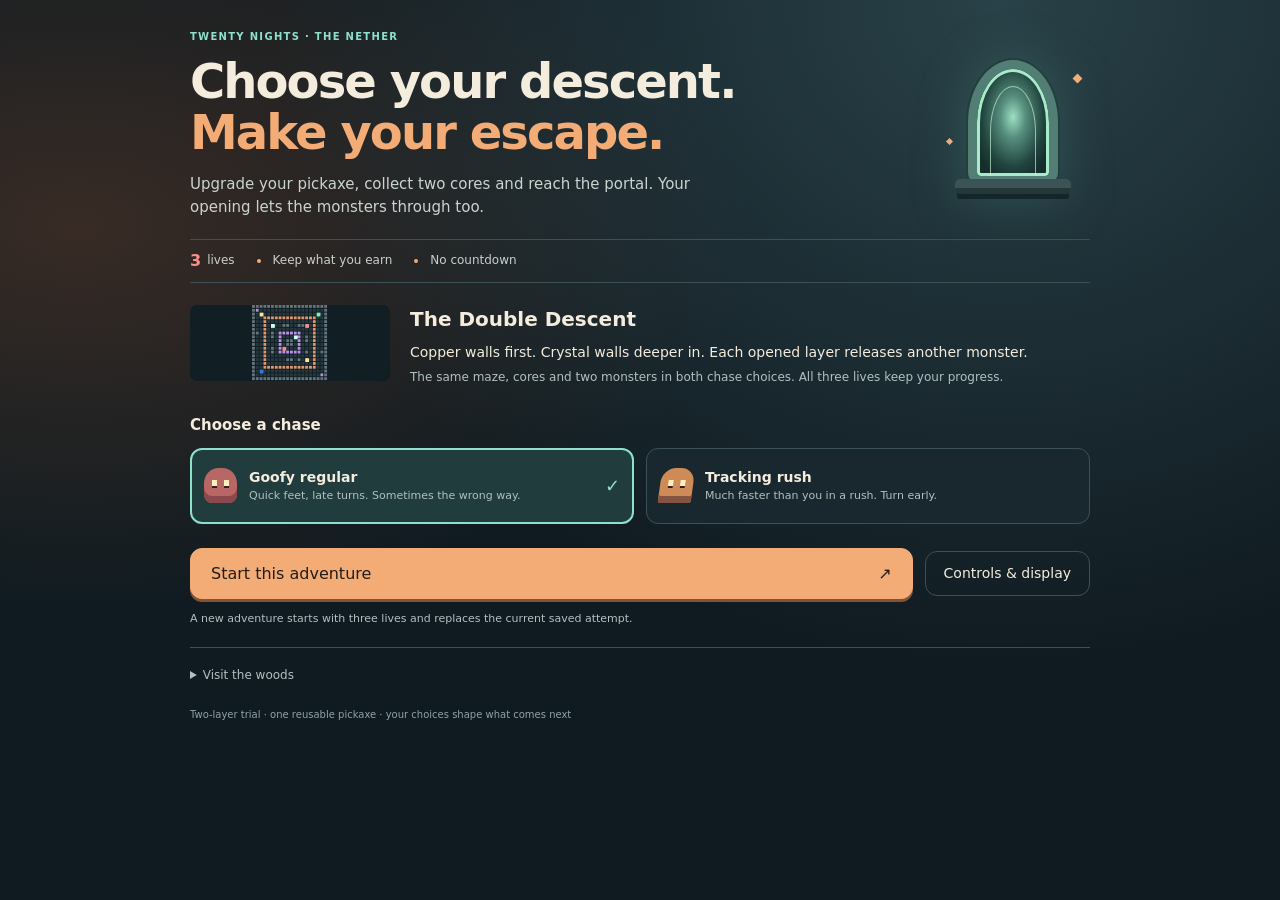
==== commit 4abde5ca: "Merge recovered tn-d3-two-layer-candidate-2 into Nether prototype integration" ====
--- a/index.html
+++ b/index.html
@@ -3,7 +3,7 @@
 <head>
 <meta charset="utf-8">
 <meta name="viewport" content="width=device-width,initial-scale=1,maximum-scale=1,user-scalable=no">
-<title>Fourfold Maze · Twenty Nights</title>
+<title>Two-Layer Trial · Twenty Nights</title>
 <!-- A PNG, deliberately: an inline <svg> in a data: URI is an injection vector,
      and a public-share scan refuses the whole page over it. Raster can't carry script. -->
 <link rel="icon" type="image/png" href="[data-uri]">
@@ -540,282 +540,6 @@
 
 #nHud .nHudButtons{flex-wrap:wrap} .nMapPreview canvas{width:100%;height:100%;object-fit:contain} #cv:focus{outline:none}
 
-/* TN-D2 local playtest UI. Append after existing game styles; remove the old
-   "Local Nether trial UI" rules to avoid competing layout definitions. */
-:root {
-  --n-bg:#101b21;--n-panel:#18262d;--n-panel-raised:#21333a;--n-ink:#f4ecdc;
-  --n-muted:#b1c1bf;--n-line:#3b5155;--n-ember:#f3ac75;--n-ember-dark:#6c422f;
-  --n-teal:#8de0ce;--n-teal-dark:#193d3d;--n-red:#fa8e8b;--n-focus:#ffe5a1;
-}
-.nUi{font-family:var(--font);color:var(--n-ink);font-size:14px;line-height:1.45}
-.nUi *{box-sizing:border-box}
-.nUi .hidden,.nModal.hidden{display:none!important}
-.nUi h1,.nUi h2,.nUi h3,.nUi p{margin:0}
-.nUi button,.nUi input,.nUi textarea{font:inherit}
-.nUi button,.nUi label,.nUi summary{-webkit-tap-highlight-color:transparent}
-.nUi button{cursor:pointer}
-.nUi button:disabled{cursor:default;opacity:.55}
-.nUi button:focus-visible,.nUi summary:focus-visible,.nUi textarea:focus-visible,.nUi input:focus-visible{outline:3px solid var(--n-focus);outline-offset:4px}
-.nUi .nEyebrow{font-size:10px;font-weight:850;letter-spacing:.13em;line-height:1.4;color:var(--n-teal)}
-.nUi .nHint{font-size:12px;color:var(--n-muted);line-height:1.45}
-.nSrOnly{position:absolute!important;width:1px;height:1px;padding:0;margin:-1px;overflow:hidden;clip:rect(0,0,0,0);white-space:nowrap;border:0}
-.nButton{min-height:44px;display:inline-flex;align-items:center;justify-content:center;gap:12px;padding:11px 18px;border:1px solid var(--n-line);border-radius:12px;background:var(--n-panel-raised);color:var(--n-ink);font-weight:800;text-align:center;line-height:1.2;text-decoration:none;box-shadow:0 2px 0 rgba(0,0,0,.13);transition:background .12s,border-color .12s,transform .12s;touch-action:manipulation}
-.nButton:hover{background:#2b4147;border-color:#718d8e}
-.nButton:active{transform:translateY(1px)}
-.nButtonPrimary{color:#231c19;background:var(--n-ember);border-color:var(--n-ember);box-shadow:0 3px 0 #815438}
-.nButtonPrimary:hover{background:#ffc495;border-color:#ffc495}
-.nButtonTeal{color:#102a29;background:var(--n-teal);border-color:var(--n-teal);box-shadow:0 3px 0 #39786c}
-.nButtonTeal:hover{background:#b1f5e5;border-color:#b1f5e5}
-.nButtonQuiet{background:transparent;box-shadow:none}
-.nButtonSmall{padding:10px 13px;font-size:12px}
-.nButtonIcon{width:44px;padding:0;flex:none;background:transparent;box-shadow:none;font-size:18px}
-/* Setup has its own scroll surface, including short landscape screens. */
-#title.nTitle{display:block;overflow:auto;padding:30px 20px 22px;background:radial-gradient(ellipse at 78% 0%,#294148 0,transparent 52%),radial-gradient(ellipse at 6% 25%,#382b25 0,transparent 40%),var(--n-bg);text-align:left}
-.nSetupShell{width:min(900px,100%);margin:0 auto}
-.nSetupHeader{display:grid;grid-template-columns:1fr 155px;gap:26px;align-items:center}
-#title.nTitle h1{font-size:clamp(30px,4.5vw,48px);line-height:1.06;letter-spacing:-.04em;margin:12px 0 15px;font-weight:900;color:var(--n-ink)}
-#title.nTitle h1 em{font-style:normal;color:var(--n-ember)}
-.nLead{max-width:560px;font-size:15px;color:#cad4cf;line-height:1.55}
-.nPortalMark{position:relative;height:158px;width:144px;justify-self:center;filter:drop-shadow(0 0 24px #58ad9940)}
-.nPortalCore{position:absolute;inset:14px 27px 19px;border:9px solid #527e76;border-radius:50% 50% 13px 13px;background:radial-gradient(ellipse at 50% 45%,#9edfc3 0,#568e7d 25%,#21443e 60%,#142e2b 80%);box-shadow:inset 0 0 0 3px #a7ebcb,0 0 0 2px #223f3a}
-.nPortalCore:after{content:"";position:absolute;inset:17px 13px 0;border:1px solid #cef8da;border-bottom:0;border-radius:50% 50% 0 0;opacity:.65}
-.nPortalStep{position:absolute;width:116px;height:15px;bottom:10px;left:14px;border-radius:5px;background:#3b5354;border-bottom:6px solid #24383a;box-shadow:0 7px 0 -2px #13262a}
-.nPortalSpark{position:absolute;width:7px;height:7px;background:var(--n-ember);transform:rotate(45deg)}
-.nSparkOne{top:29px;right:4px}.nSparkTwo{top:93px;left:6px;width:5px;height:5px}
-.nRules{display:flex;flex-wrap:wrap;gap:8px 22px;margin:20px 0 22px;padding:12px 0;border-top:1px solid var(--n-line);border-bottom:1px solid var(--n-line);color:#c8d1ca;font-size:12px}
-.nRules span{display:inline-flex;align-items:center;gap:6px}
-.nRules span+span:before{content:"";width:4px;height:4px;border-radius:50%;background:var(--n-ember);margin-right:6px}
-.nRules b{color:var(--n-red);font-size:16px;line-height:1}
-.nContinuePanel{display:flex;justify-content:space-between;align-items:center;gap:16px;padding:14px 16px;margin:0 0 22px;background:#1d3738;border:1px solid #4d7b72;border-radius:14px}
-.nContinuePanel b{color:var(--n-teal);font-size:14px}
-.nContinuePanel p{font-size:12px;color:var(--n-muted);margin-top:3px}
-.nContinuePanel button{flex-shrink:0}
-.nSavedDetails{min-width:0;flex:1}.nSavedDetails label{display:block;margin:10px 0 4px;font-size:12px;font-weight:700;color:#d5e2d9}.nSavedDetails label span{font-weight:400;color:var(--n-muted)}
-.nSavedDetails textarea{display:block;box-sizing:border-box;width:100%;max-width:440px;min-height:52px;padding:8px 10px;border:1px solid #68827f;border-radius:8px;background:#10262b;color:#f6edda;font:inherit;resize:vertical}
-.nSavedActions{display:flex;flex-direction:column;gap:8px;align-items:stretch}.nSavedActions button{min-height:44px;white-space:normal}
-.nFieldset{min-width:0;margin:0;padding:0;border:0}
-.nFieldset legend{padding:0;font-size:15px;font-weight:850;margin-bottom:11px}
-.nStepTag{display:inline-block;color:var(--n-ember);font:700 10px var(--mono);margin-right:10px;vertical-align:1px}
-.nMapFieldset{margin-bottom:23px}
-.nMapChoices{display:grid;grid-template-columns:repeat(3,minmax(0,1fr));gap:12px}
-.nMapCard,.nPursuerCard{position:relative;display:block;cursor:pointer}
-.nMapCard input,.nPursuerCard input,.nSegmented input,.nFeelings input{position:absolute;opacity:0;width:1px;height:1px}
-.nMapCardBody{display:flex;flex-direction:column;height:100%;border:1px solid var(--n-line);border-radius:14px;padding:10px;background:linear-gradient(140deg,#223039,#19262c);transition:border-color .12s,background .12s}
-.nMapCard:hover .nMapCardBody{border-color:#8a998f}
-.nMapCard input:checked+.nMapCardBody{border:2px solid var(--n-ember);padding:9px;background:linear-gradient(140deg,#3b342e,#222a2a)}
-.nMapCard input:focus-visible+.nMapCardBody,.nPursuerCard input:focus-visible+.nPursuerCardBody,.nSegmented input:focus-visible+span,.nFeelings input:focus-visible+span{outline:3px solid var(--n-focus);outline-offset:4px}
-.nMapPreview{height:76px;display:flex;align-items:center;justify-content:center;background:#111f25;border-radius:7px;margin-bottom:11px;overflow:hidden}
-.nMapPreview svg{width:100%;height:100%;max-width:190px;stroke-linecap:square;stroke-linejoin:round}
-.nMapFixed{fill:none;stroke:#4b646a;stroke-width:6}
-.nMapBrick{fill:none;stroke:#d18a68;stroke-width:6;stroke-dasharray:7 3}
-.nMapPath{fill:none;stroke:#8de0ce;stroke-width:1.4;stroke-dasharray:3 4;opacity:.8}
-.nMapDot{fill:#e6d88f;stroke:#152b2c;stroke-width:1.5}
-.nMapVoid{fill:#4e3f69;stroke:#aa8dca;stroke-width:1.5}
-.nMapCardHeading{display:flex;align-items:center;justify-content:space-between;gap:5px;font-size:16px;font-weight:850;line-height:1.3;margin-bottom:5px}
-.nRecommended{color:#29201b;background:var(--n-ember);border-radius:5px;font-size:9px;font-weight:850;padding:3px 5px;white-space:nowrap}
-.nMapDescription{font-size:12px;color:#d2d9d1;line-height:1.4;min-height:34px}
-.nMapTrait{font-size:10px;color:var(--n-muted);border-top:1px solid #ffffff16;margin-top:10px;padding-top:8px}
-.nPursuerChoices{display:grid;grid-template-columns:1fr 1fr;gap:12px}
-.nPursuerCardBody{display:flex;align-items:center;gap:12px;min-height:76px;padding:13px;border:1px solid var(--n-line);border-radius:12px;background:#19282e}
-.nPursuerCard input:checked+.nPursuerCardBody{padding:12px;border:2px solid var(--n-teal);background:#213c3d}
-.nPursuerCardBody b{display:block;font-size:14px;line-height:1.3}
-.nPursuerCardBody small{display:block;color:var(--n-muted);font-size:11px;line-height:1.35;margin-top:3px}
-.nChoiceTick{margin-left:auto;color:var(--n-teal);opacity:0;font-size:18px}
-.nPursuerCard input:checked+.nPursuerCardBody .nChoiceTick{opacity:1}
-.nEnemyIcon{position:relative;display:inline-block;flex:none;width:33px;height:35px;border-radius:44% 44% 25% 25%;background:#b86764;box-shadow:inset 0 -7px 0 #8b494d}
-.nEnemyIcon:before,.nEnemyIcon:after{content:"";position:absolute;top:12px;width:5px;height:6px;background:#fff0bb;border-bottom:2px solid #351d29}
-.nEnemyIcon:before{left:8px}.nEnemyIcon:after{right:8px}
-.nRunnerIcon{background:#ce8b57;box-shadow:inset 0 -7px 0 #855341;border-radius:42% 42% 8% 8%;transform:skew(-8deg)}
-.nLaunchRow{display:flex;align-items:center;gap:12px;margin-top:24px}
-.nLaunchRow .nButtonPrimary{flex:1;min-height:50px;justify-content:space-between;font-size:16px;padding:13px 20px}
-.nFinePrint{margin-top:12px!important;font-size:11px;color:var(--n-muted)}
-.nWoodsDetails{margin-top:20px;border-top:1px solid var(--n-line);padding-top:6px}
-.nWoodsDetails summary{min-height:44px;display:list-item;padding:13px 0;cursor:pointer;font-size:12px;color:var(--n-muted)}
-.nWoodsDetails>div{display:flex;flex-wrap:wrap;gap:8px;padding-bottom:10px}
-.nWoodsDetails .nButton{font-size:12px}
-.nLocalNote{font-size:10px;color:#8fa3a4;margin-top:10px!important}
-/* In-game layout: no flex-grown empty stage gaps on a phone. */
-body.nether-active{background:radial-gradient(ellipse at 50% 0,#283b40,transparent 64%),var(--n-bg);overflow-y:auto;justify-content:flex-start}
-.nether-active #top,.nether-active #bottom,.nether-active #actionRow,.nether-active #bark{display:none}
-#nHud{width:min(760px,100%);padding:12px 12px 0;flex:none}
-.nHudTop{display:flex;align-items:center;justify-content:space-between;gap:12px}
-.nHudIdentity{min-width:0}
-#nHeading{font-size:20px;line-height:1.2;font-weight:900;letter-spacing:-.025em}
-#nMode{color:var(--n-muted);font-size:11px;margin-top:2px}
-.nHudButtons{display:flex;gap:6px}
-.nStatusRow{display:flex;align-items:center;flex-wrap:wrap;gap:6px;margin-top:10px}
-.nLifeBadge{color:var(--n-red);font-size:17px;font-weight:850;letter-spacing:2px;line-height:1.2;margin-right:3px}
-.nStatusBadge{display:inline-flex;align-items:center;min-height:26px;gap:5px;padding:4px 7px;border:1px solid #465c5f;border-radius:6px;color:#d5e0d7;font-size:10px;font-weight:700;line-height:1.2}
-.nThreatBadge:before{content:"";display:inline-block;height:5px;width:5px;border-radius:50%;background:#809795}
-.nThreatBadge[data-state="hunting"]{color:#ffc4a7;border-color:#8a5e49;background:#49352b}
-.nThreatBadge[data-state="hunting"]:before{background:#ffab7c}
-.nThreatBadge[data-state="warning"]{color:#ffe49e;border-color:#ccb56c;background:#493f25}
-.nThreatBadge[data-state="warning"]:before{background:#ffe49e}
-.nObjectives{display:flex;align-items:center;justify-content:space-between;gap:6px;padding:10px 0 9px;margin:0;list-style:none;border-bottom:1px solid #3a5155;color:#8fa8a8}
-.nObjectives li{display:flex;align-items:center;gap:5px;font-size:10px;font-weight:700;line-height:1.2}
-.nObjectives li>span{display:inline-grid;place-items:center;width:17px;height:17px;border:1px solid #547171;border-radius:50%;font-size:9px;flex:none}
-.nObjectives li[data-state="current"]{color:#ffe4bd}
-.nObjectives li[data-state="current"]>span{background:var(--n-ember);border-color:var(--n-ember);color:#392719}
-.nObjectives li[data-state="done"]{color:var(--n-teal)}
-.nObjectives li[data-state="done"]>span{background:#214c43;border-color:#548c7e}
-.nether-active #stage{flex:0 0 auto;align-items:flex-start;min-height:0;padding:8px 6px 0}
-.nether-active #cv{width:min(calc(100vw - 20px),calc(100dvh - 260px),640px);height:min(calc(100vw - 20px),calc(100dvh - 260px),640px);max-height:none;max-width:none;border:1px solid #577572;border-radius:13px;box-shadow:0 16px 30px #07111355;background:#142027}
-#nHelp{width:min(760px,100%);text-align:center;padding:9px 12px 12px;flex:none}
-#nMessage{color:#ffe0b8;font-size:13px;font-weight:800;min-height:2.8em;line-height:1.35}
-.nBoardLegend{display:flex;justify-content:center;flex-wrap:wrap;gap:5px 13px;font-size:10px;color:#bfd1cc;margin:5px 0 7px}
-.nBoardLegend span{display:inline-flex;align-items:center;gap:5px}
-.nBoardLegend i{display:inline-block;width:9px;height:9px;border-radius:2px}
-.nLegendRefuge{background:#6fc9ce;border:1px solid #b0f2ea}
-.nLegendBrick{background:#cc8b6d;border:1px solid #ffd3ac}
-.nLegendCrystal{background:#8b6bb2;border:1px solid #ddc2ff}
-.nLegendVoid{background:linear-gradient(135deg,#110e20 0 40%,#b99acb 42% 49%,#110e20 51% 100%);border:1px solid #b99acb}
-.nStorage{font-size:9px;color:#93aaa7;min-height:1.4em;margin-top:5px!important}
-.nStorage[data-state="error"]{color:#ffba9d}
-/* Paused, keyboard-operable dialogs. Root owns focus trap/restore and state. */
-.nModal{position:fixed;inset:0;z-index:80;display:flex;align-items:center;justify-content:center;padding:18px;background:#08151be8;overflow:auto;backdrop-filter:blur(5px)}
-.nDialogCard{width:min(500px,100%);max-height:calc(100dvh - 36px);overflow-y:auto;padding:24px;border-radius:21px;background:linear-gradient(145deg,#24383f,#15262d);border:1px solid #536b6a;box-shadow:0 24px 90px #0007}
-.nDialogHeader{display:flex;align-items:center;justify-content:space-between;gap:16px;margin-bottom:7px}
-.nDialogHeader h2{font-size:25px;line-height:1.12;letter-spacing:-.03em;margin-top:5px}
-.nSettingsCard>.nHint{margin-bottom:13px}
-.nSettingRow{display:flex;justify-content:space-between;align-items:center;gap:18px;min-height:65px;padding:11px 0;border-bottom:1px solid #ffffff15;cursor:pointer}
-.nSettingRow>span{min-width:0}
-.nSettingRow b{display:block;font-size:14px}
-.nSettingRow small{display:block;font-size:11px;color:var(--n-muted);margin-top:2px;line-height:1.35}
-.nSettingRow input[type="checkbox"]{appearance:none;-webkit-appearance:none;position:relative;flex:none;width:48px;height:29px;min-height:29px;border:1px solid #7c9695;border-radius:20px;background:#33484c;margin:0;cursor:pointer}
-.nSettingRow input[type="checkbox"]:after{content:"";position:absolute;left:4px;top:4px;width:19px;height:19px;border-radius:50%;background:#d4e0d5;box-shadow:0 1px 4px #0005;transition:transform .12s}
-.nSettingRow input[type="checkbox"]:checked{background:#74c5ae;border-color:#a3e3ca}
-.nSettingRow input[type="checkbox"]:checked:after{transform:translateX(19px);background:#123f36}
-.nCameraFieldset{padding:14px 0;border-bottom:1px solid #ffffff15}
-.nCameraFieldset legend{float:left;width:100%;font-size:14px;margin-bottom:9px}
-.nCameraFieldset:after{content:"";display:table;clear:both}
-.nSegmented{display:grid;grid-template-columns:1fr 1fr;gap:5px;background:#11252b;padding:5px;border:1px solid #3b555a;border-radius:12px;clear:both}
-.nSegmented label,.nFeelings label{position:relative;cursor:pointer}
-.nSegmented span{display:flex;align-items:center;justify-content:center;min-height:44px;border:1px solid transparent;border-radius:7px;font-size:12px;font-weight:750;color:var(--n-muted)}
-.nSegmented input:checked+span{background:#31524f;color:#d7ffea;border-color:#83bfa9}
-.nCameraFieldset .nHint{margin-top:8px}
-.nDialogActions{display:flex;gap:9px;margin-top:20px}
-.nDialogActions .nButtonPrimary{flex:1}
-.nReturnCard{text-align:center;max-width:420px;padding:26px}
-.nRefugeSymbol{display:inline-grid;place-items:center;width:70px;height:70px;background:#244e52;border:1px solid #6ca7a7;border-radius:23px;font-size:41px;line-height:1;color:var(--n-teal);margin:18px 0 16px}
-.nReturnCard h2,.nEndCard h2{font-size:30px;letter-spacing:-.035em;line-height:1.12;margin-bottom:11px}
-#nReturnLine,#nEndLine{font-size:14px;color:#ced8d1;line-height:1.5}
-.nReturnLives{font-size:28px;color:var(--n-red);margin:18px 0;letter-spacing:4px}
-.nReturnLives>span{color:#768e91}
-.nReturnLives small{display:block;font-size:12px;font-weight:750;letter-spacing:0;color:#d8e6d8}
-.nKeptBox{background:#183a38;border:1px solid #476f62;border-radius:12px;padding:12px;margin:13px 0}
-.nKeptBox b{font-size:12px;color:var(--n-teal)}
-.nKeptBox p{font-size:12px;margin-top:4px}
-.nReturnCard>.nButton{width:100%;margin-top:20px}
-.nEndCard{text-align:center}
-.nEndEmblem{display:inline-grid;place-items:center;width:66px;height:66px;border:1px solid #bb9560;border-radius:20px;background:#493e2c;color:#ffdb94;font-size:37px;margin:15px 0}
-#nEnd[data-outcome="lost"] .nEndEmblem{background:#4d3231;border-color:#a76b64;color:#ffc0a8}
-.nEndStats{margin:16px 0!important;padding:11px;border-top:1px solid #ffffff20;border-bottom:1px solid #ffffff20;font-size:12px;font-weight:700;color:var(--n-teal)}
-.nEndActions{display:flex;gap:9px}
-.nEndActions .nButton{flex:1;font-size:12px}
-.nFeedback{text-align:left;margin-top:24px;padding-top:20px;border-top:1px solid #4a6263}
-.nFeedback legend{font-size:15px}
-.nFeelings{display:grid;grid-template-columns:repeat(3,1fr);gap:8px}
-.nFeelings span{display:flex;justify-content:center;align-items:center;min-height:44px;border:1px solid #68827f;border-radius:10px;font-size:12px;font-weight:800;color:#d5e2d9;background:#1b3036}
-.nFeelings input:checked+span{background:#4e4231;border-color:var(--n-ember);color:#ffe0b9}
-.nNoteLabel{display:block;font-size:12px;font-weight:750;margin:14px 0 7px}
-.nNoteLabel span{font-weight:400;color:var(--n-muted)}
-#nFeedbackNote{display:block;resize:vertical;width:100%;min-height:70px;max-height:160px;border:1px solid #708884;border-radius:10px;padding:10px;background:#10242b;color:var(--n-ink);font-size:14px;line-height:1.4;user-select:text;-webkit-user-select:text;touch-action:auto}
-#nFeedbackNote::placeholder{color:#91aaa7}
-.nFeedbackFooter{display:flex;align-items:center;justify-content:space-between;gap:12px;margin-top:10px}
-.nFeedbackFooter>span{font-size:10px;color:var(--n-muted)}
-.nFeedbackFooter button{flex:none}
-/* User preference classes apply only to this independent Nether UI. */
-body.nHighContrast{--n-line:#9aafac;--n-muted:#e0e8df;--n-ink:#fff9e9}
-body.nHighContrast .nStatusBadge,body.nHighContrast .nObjectives{border-color:#a9c0bb}
-body.nHighContrast .nMapPreview{background:#051015}
-body.nReducedMotion .nUi *,body.nReducedMotion .nUi *:before,body.nReducedMotion .nUi *:after{animation:none!important;transition:none!important}
-@media(prefers-reduced-motion:reduce){.nUi *,.nUi *:before,.nUi *:after{animation:none!important;transition:none!important}}
-@media(max-width:620px){
-  #title.nTitle{padding:22px 14px 18px}
-  .nSetupHeader{grid-template-columns:1fr 74px;gap:12px}
-  #title.nTitle h1{font-size:32px;margin:9px 0 12px}
-  .nLead{font-size:13px}
-  .nPortalMark{transform:scale(.6);transform-origin:center right;width:110px;margin-left:-36px}
-  .nRules{font-size:11px;gap:8px 11px;margin:17px 0 18px;padding:10px 0}
-  .nRules span+span:before{margin-right:0}
-  .nMapChoices{gap:8px}
-  .nMapCardBody{padding:7px;border-radius:10px}
-  .nMapCard input:checked+.nMapCardBody{padding:6px}
-  .nMapPreview{height:53px;margin-bottom:8px}
-  .nMapCardHeading{display:block;font-size:13px}
-  .nRecommended{display:table;font-size:8px;margin-top:4px}
-  .nMapDescription{font-size:10px;line-height:1.35;min-height:41px}
-  .nMapTrait{display:none}
-  .nPursuerChoices{gap:8px}
-  .nPursuerCardBody{padding:10px;gap:8px;min-height:84px}
-  .nPursuerCard input:checked+.nPursuerCardBody{padding:9px}
-  .nPursuerCardBody b{font-size:12px}
-  .nPursuerCardBody small{font-size:10px}
-  .nEnemyIcon{width:25px;height:29px}
-  .nEnemyIcon:before{left:5px}.nEnemyIcon:after{right:5px}
-  .nChoiceTick{display:none}
-  .nLaunchRow{flex-wrap:wrap;gap:9px;margin-top:20px}
-  .nLaunchRow .nButtonPrimary{flex-basis:100%}
-  .nLaunchRow .nButtonQuiet{width:100%;font-size:12px}
-  .nContinuePanel{align-items:stretch;flex-direction:column;gap:10px;padding:12px}
-  .nContinuePanel .nButton{font-size:13px}
-  #nHud{padding:10px 10px 0}
-  #nHeading{font-size:18px}
-  .nHudIdentity .nEyebrow{font-size:8px;letter-spacing:.12em}
-  .nHudButtons{gap:5px}
-  .nHudButtons .nButton{padding:9px 10px;font-size:11px}
-  .nStatusRow{gap:4px;margin-top:8px}
-  .nStatusBadge{font-size:9px;padding:4px 5px;min-height:25px}
-  .nLifeBadge{font-size:14px;letter-spacing:0;margin-right:2px}
-  .nObjectives{gap:5px;padding:9px 0}
-  .nObjectives li{font-size:8px;gap:3px}
-  .nObjectives li>span{width:15px;height:15px;font-size:8px}
-  #nHelp{padding:8px 10px 12px}
-  #nMessage{font-size:12px;min-height:2.7em}
-  .nBoardLegend{gap:4px 9px;font-size:9px}
-  #nControlHint{font-size:10px}
-  .nModal{padding:12px}
-  .nDialogCard{padding:20px;max-height:calc(100dvh - 24px);border-radius:17px}
-  .nDialogHeader h2{font-size:23px}
-  .nDialogHeader{gap:10px}
-}
-@media(max-width:360px){
-  #nHeading{font-size:16px}
-  #nMode{font-size:9px}
-  .nHudButtons .nButton{padding:9px 8px}
-  .nObjectives li{font-size:7px}
-  .nMapChoices{grid-template-columns:1fr}
-  .nMapCardBody{display:grid;grid-template-columns:95px 1fr;column-gap:10px;padding:9px}
-  .nMapCard input:checked+.nMapCardBody{padding:8px}
-  .nMapPreview{grid-row:1/3;height:63px;margin:0}
-  .nMapCardHeading{margin:3px 0}
-  .nRecommended{display:inline-block}
-  .nMapDescription{min-height:0;font-size:11px}
-  .nPursuerChoices{grid-template-columns:1fr}
-  .nPursuerCardBody{min-height:65px}
-}
-@media(max-height:540px) and (orientation:landscape){
-  body.nether-active{display:grid;grid-template-columns:minmax(210px,1fr) minmax(240px,1.25fr);grid-template-rows:auto 1fr;align-items:start;justify-items:center;column-gap:10px;padding:8px 12px;overflow-y:auto}
-  .nether-active #nHud{grid-column:1;grid-row:1;padding:0;width:100%}
-  .nether-active .nHudTop{align-items:flex-start;flex-direction:column;gap:7px}
-  .nether-active .nHudButtons{width:100%}
-  .nether-active .nHudButtons .nButton{flex:1}
-  .nether-active .nObjectives{flex-wrap:wrap;justify-content:flex-start;gap:8px}
-  .nether-active #stage{grid-column:2;grid-row:1/3;width:100%;padding:0}
-  .nether-active #cv{width:min(calc(100dvh - 26px),calc(55vw - 22px),640px);height:min(calc(100dvh - 26px),calc(55vw - 22px),640px)}
-  .nether-active #nHelp{grid-column:1;grid-row:2;width:100%;padding:12px 0 0}
-  .nether-active .nBoardLegend{justify-content:flex-start}
-  .nModal{padding:9px}
-  .nDialogCard{max-height:calc(100dvh - 18px)}
-}
-
-/* Fourfold Maze additions. */
-.nLegendIron{background:#7fb1cc;border:2px solid #c2edff}
-.nLegendObsidian{background:#4b293b;border:2px solid #f0928e}
-.nCombinedMap .nMapPreview canvas{aspect-ratio:45/37;height:auto;width:100%}
-.nCombinedMap{display:flex;gap:20px;align-items:center}.nCombinedMap .nMapPreview{width:200px;flex:none}.nCombinedMap h2{font-size:20px;margin:0 0 8px}.nCombinedMap p{margin:6px 0;line-height:1.5}
-@media(max-width:600px){.nCombinedMap{display:block}.nCombinedMap .nMapPreview{display:none}}
-
 
 .nCombinedMap{display:flex;gap:20px;align-items:center}.nCombinedMap .nMapPreview{width:200px;flex:none}.nCombinedMap h2{font-size:20px;margin:0 0 8px}.nCombinedMap p{margin:6px 0;line-height:1.5}@media(max-width:600px){.nCombinedMap{display:block}.nCombinedMap .nMapPreview{display:none}}
 </style>
@@ -831,18 +555,18 @@
 
 <header id="nHud" class="nUi hidden">
   <div class="nHudTop">
-    <div class="nHudIdentity"><span class="nEyebrow">TWENTY NIGHTS</span><h1 id="nHeading">Into the Nether</h1><p id="nMode">The Fourfold Maze · Goofy regular</p></div>
+    <div class="nHudIdentity"><span class="nEyebrow">TWENTY NIGHTS</span><h1 id="nHeading">Into the Nether</h1><p id="nMode">The Double Descent · Goofy regular</p></div>
     <div class="nHudButtons"><button id="nPause" class="nButton nButtonSmall" type="button">Pause</button><button id="nCameraToggle" class="nButton nButtonSmall nButtonQuiet" type="button" aria-label="Zoom in on the board" aria-pressed="false">Zoom</button><button id="nSettingsOpen" class="nButton nButtonSmall nButtonQuiet" type="button" aria-haspopup="dialog" aria-controls="nSettings">Settings</button></div>
   </div>
   <div class="nStatusRow" aria-label="Attempt status">
     <span id="nLives" class="nLifeBadge" aria-label="3 of 3 lives"><span aria-hidden="true">♥ ♥ ♥</span><span class="nSrOnly">3 of 3 lives</span></span>
     <span id="nTool" class="nStatusBadge">Pickaxe needed</span>
-    <span id="nBeacons" class="nStatusBadge">0 / 4 cores</span>
+    <span id="nBeacons" class="nStatusBadge">0 / 2 cores</span>
     <span id="nThreat" class="nStatusBadge nThreatBadge" data-state="contained">Hunter contained</span>
   </div>
   <ol id="nObjectives" class="nObjectives" aria-label="Your route through the Nether">
     <li id="nObjectiveTool" data-state="current"><span aria-hidden="true">1</span>Upgrade</li>
-    <li id="nObjectiveBreach" data-state="waiting"><span aria-hidden="true">2</span>Go deeper</li>
+    <li id="nObjectiveBreach" data-state="waiting"><span aria-hidden="true">2</span>Upgrade again</li>
     <li id="nObjectiveBeacons" data-state="waiting"><span aria-hidden="true">3</span>Collect cores</li>
     <li id="nObjectiveExit" data-state="waiting"><span aria-hidden="true">4</span>Escape</li>
   </ol>
@@ -881,7 +605,7 @@
 
 <section id="nHelp" class="nUi hidden" aria-label="What to do next">
   <p id="nMessage" role="status" aria-live="polite">Find the golden pickaxe. Choose your way through.</p>
-  <div class="nBoardLegend" aria-label="Board legend"><span><i class="nLegendRefuge" aria-hidden="true"></i>Safe refuge</span><span><i class="nLegendBrick" aria-hidden="true"></i>1 · Copper wall</span><span><i class="nLegendCrystal" aria-hidden="true"></i>2 · Crystal wall</span><span><i class="nLegendIron" aria-hidden="true"></i>3 · Iron wall</span><span><i class="nLegendObsidian" aria-hidden="true"></i>4 · Obsidian wall</span></div>
+  <div class="nBoardLegend" aria-label="Board legend"><span><i class="nLegendRefuge" aria-hidden="true"></i>Safe refuge</span><span><i class="nLegendBrick" aria-hidden="true"></i>1 · Copper wall</span><span><i class="nLegendCrystal" aria-hidden="true"></i>2 · Crystal wall</span><span><i class="nLegendVoid" aria-hidden="true"></i>Cracked floor · void</span></div>
   <p id="nControlHint" class="nHint">Drag to move · tap a wall to mine · move to cancel</p>
   <p id="nStorage" class="nStorage" role="status"></p>
 </section>
@@ -904,25 +628,25 @@
 <section id="title" class="overlay nTitle nUi" aria-labelledby="nTitleHeading">
   <div class="nSetupShell">
     <header class="nSetupHeader">
-      <div><p class="nEyebrow">TWENTY NIGHTS · THE NETHER</p><h1 id="nTitleHeading">Choose your descent.<br><em>Make your escape.</em></h1><p class="nLead">Upgrade your pickaxe, collect four cores and reach the portal. Connected openings let the monsters through too.</p></div>
+      <div><p class="nEyebrow">TWENTY NIGHTS · THE NETHER</p><h1 id="nTitleHeading">Choose your descent.<br><em>Make your escape.</em></h1><p class="nLead">Upgrade your pickaxe, collect two cores and reach the portal. Your opening lets the monsters through too.</p></div>
       <div class="nPortalMark" aria-hidden="true"><span class="nPortalCore"></span><span class="nPortalSpark nSparkOne"></span><span class="nPortalSpark nSparkTwo"></span><span class="nPortalStep"></span></div>
     </header>
     <div class="nRules" aria-label="Rules shared by every challenge"><span><b>3</b> lives</span><span>Keep what you earn</span><span>No countdown</span></div>
     <div id="nContinuePanel" class="nContinuePanel hidden"><div class="nSavedDetails"><b>One adventure is waiting.</b><p id="nSavedSummary">Continue with your remaining lives and openings.</p><label for="nSavedMoment">One moment to remember <span>(optional)</span></label><textarea id="nSavedMoment" rows="2" maxlength="500" placeholder="The part where…"></textarea><p id="nSavedExportStatus" role="status">Download notes before trying another chase. Nothing is sent.</p></div><div class="nSavedActions"><button id="nResume" class="nButton nButtonTeal" type="button">Continue adventure</button><button id="nSavedDownloadNotes" class="nButton nButtonQuiet" type="button">Download notes for this adventure</button></div></div>
     <section class="nFieldset nMapFieldset" aria-label="Your fixed maze">
-      <div class="nCombinedMap"><span class="nMapPreview" aria-hidden="true"><canvas id="nPreview-rectangular-descent-v1" width="160" height="124"></canvas></span><div><h2>The Fourfold Maze</h2><p>Four rectangular layers. Narrow loops and forked corridors. Copper → crystal → iron → obsidian.</p><p class="nHint">Open the layers to face 2 → 4 → 7 → 10 monsters. Earlier monsters stay loose. All three lives keep your progress.</p><p class="nHint">Before entering the deepest layer, open two ways through. Use Overview to plan, then zoom in to steer.</p></div></div>
+      <div class="nCombinedMap"><span class="nMapPreview" aria-hidden="true"><canvas id="nPreview-nested-loops-v1" width="160" height="80"></canvas></span><div><h2>The Double Descent</h2><p>Copper walls first. Crystal walls deeper in. Each opened layer releases another monster.</p><p class="nHint">The same maze, cores and two monsters in both chase choices. All three lives keep your progress.</p></div></div>
     </section>
     <fieldset class="nFieldset">
       <legend> Choose a chase</legend>
       <div class="nPursuerChoices">
-        <label class="nPursuerCard"><input type="radio" name="nPursuer" id="nPursuerHunter" value="goofy" checked><span class="nPursuerCardBody"><span class="nEnemyIcon nHunterIcon" aria-hidden="true"></span><span><b>Goofy regular</b><small>Quick feet, different routes and silly wrong turns.</small></span><span class="nChoiceTick" aria-hidden="true">✓</span></span></label>
-        <label class="nPursuerCard"><input type="radio" name="nPursuer" id="nPursuerRunner" value="runner"><span class="nPursuerCardBody"><span class="nEnemyIcon nRunnerIcon" aria-hidden="true"></span><span><b>Tracking rush</b><small>Staggered bursts, much faster than you. Find a loop.</small></span><span class="nChoiceTick" aria-hidden="true">✓</span></span></label>
+        <label class="nPursuerCard"><input type="radio" name="nPursuer" id="nPursuerHunter" value="goofy" checked><span class="nPursuerCardBody"><span class="nEnemyIcon nHunterIcon" aria-hidden="true"></span><span><b>Goofy regular</b><small>Quick feet, late turns. Sometimes the wrong way.</small></span><span class="nChoiceTick" aria-hidden="true">✓</span></span></label>
+        <label class="nPursuerCard"><input type="radio" name="nPursuer" id="nPursuerRunner" value="runner"><span class="nPursuerCardBody"><span class="nEnemyIcon nRunnerIcon" aria-hidden="true"></span><span><b>Tracking rush</b><small>Much faster than you in a rush. Turn early.</small></span><span class="nChoiceTick" aria-hidden="true">✓</span></span></label>
       </div>
     </fieldset>
     <div class="nLaunchRow"><button id="nStart" class="nButton nButtonPrimary" type="button">Start this adventure <span aria-hidden="true">↗</span></button><button id="nSetupSettings" class="nButton nButtonQuiet" type="button" aria-haspopup="dialog" aria-controls="nSettings">Controls &amp; display</button></div>
     <p id="nTitleNote" class="nFinePrint">A new adventure starts with three lives and replaces the current saved attempt.</p>
     <details class="nWoodsDetails"><summary>Visit the woods</summary><div><button class="nButton nButtonQuiet" id="startBtn" type="button">Play the original woods</button><button class="nButton nButtonQuiet hidden" id="contBtn" type="button">Continue Day <span id="contDay"></span></button><button class="nButton nButtonQuiet" id="howBtn" type="button">How the woods work</button><button class="nButton nButtonQuiet" id="fbBtn" type="button">Woods feedback</button></div></details>
-    <p class="nLocalNote">Four-layer trial · one reusable pickaxe · your choices shape what comes next</p>
+    <p class="nLocalNote">Two-layer trial · one reusable pickaxe · your choices shape what comes next</p>
   </div>
 </section>
 
@@ -1011,11 +735,11 @@
 <section id="nEnd" class="nModal nUi hidden" role="dialog" aria-modal="true" aria-labelledby="nEndTitle" data-outcome="won">
   <div class="nDialogCard nEndCard">
     <p id="nEndEyebrow" class="nEyebrow">YOUR ADVENTURE</p><div class="nEndEmblem" aria-hidden="true">✦</div>
-    <h2 id="nEndTitle">You made it through.</h2><p id="nEndLine">Four cores carried out. A path you made yourself.</p>
-    <p id="nEndStats" class="nEndStats">The Fourfold Maze · Goofy regular · 2 lives left</p>
+    <h2 id="nEndTitle">You made it through.</h2><p id="nEndLine">Two cores carried out. A path you made yourself.</p>
+    <p id="nEndStats" class="nEndStats">The Double Descent · Goofy regular · 2 lives left</p>
     <div class="nEndActions"><button id="nReplay" class="nButton nButtonPrimary" type="button">Retry this challenge</button><button id="nEndMenu" class="nButton nButtonQuiet" type="button">Compare chase choices</button></div>
     <form id="nFeedback" class="nFeedback">
-      <fieldset class="nFieldset"><legend>Which layer had the best chase? Was ten monsters exciting or too crowded?</legend><div class="nFeelings"><label><input id="nFeelFun" name="nFeeling" type="radio" value="fun"><span>Fun</span></label><label><input id="nFeelTense" name="nFeeling" type="radio" value="tense"><span>Tense</span></label><label><input id="nFeelUnfair" name="nFeeling" type="radio" value="unfair"><span>Unfair</span></label></div></fieldset>
+      <fieldset class="nFieldset"><legend>Did opening the deeper wall make the chase exciting, or did it feel unfair?</legend><div class="nFeelings"><label><input id="nFeelFun" name="nFeeling" type="radio" value="fun"><span>Fun</span></label><label><input id="nFeelTense" name="nFeeling" type="radio" value="tense"><span>Tense</span></label><label><input id="nFeelUnfair" name="nFeeling" type="radio" value="unfair"><span>Unfair</span></label></div></fieldset>
       <label class="nNoteLabel" for="nFeedbackNote">Tell us about one moment <span>(optional)</span></label><textarea id="nFeedbackNote" rows="2" maxlength="500" placeholder="The part where…"></textarea>
       <div class="nFeedbackFooter"><span id="nFeedbackStatus" role="status">Stays here. Nothing is sent.</span><button id="nDownloadNotes" class="nButton nButtonSmall" type="button">Download notes</button></div>
     </form>
@@ -1027,9 +751,9 @@
 /* ═══════════════ 1 · CONSTANTS & STATE ═══════════════ */
 const SAFE_MODE = false;   /*SAFE_FLAG*/              // flipped by tools/build-artifact.js --safe
 const store = {                                        // localStorage that can never crash the game
-  get(k){ try{ return localStorage.getItem("tn.d4trial1." + k); }catch(e){ return null; } },
-  set(k,v){ try{ localStorage.setItem("tn.d4trial1." + k,v); }catch(e){} },
-  del(k){ try{ localStorage.removeItem("tn.d4trial1." + k); }catch(e){} },
+  get(k){ try{ return localStorage.getItem("tn.d3trial2." + k); }catch(e){ return null; } },
+  set(k,v){ try{ localStorage.setItem("tn.d3trial2." + k,v); }catch(e){} },
+  del(k){ try{ localStorage.removeItem("tn.d3trial2." + k); }catch(e){} },
 };
 const TEST = new URLSearchParams(location.search).has("test")
           || location.hash === "#test"
@@ -4871,69 +4595,34 @@
 
 /* TN-D2: the first Nether layer. Kept inside the real single-file game. */
 /* TN-D2 local play lab. One simulation, authored maps, saved attempt choices. */
-/* Rectangular descent: one real simulation shared by the browser, notes and test harness. */
+/* TN-D3-01: one real simulation shared by the browser, notes and test harness. */
 const NetherTrial = (() => {
-  const N=45, ROWS=37, CELL_COUNT=N*ROWS, TILE=32;
-  const idx=(x,y)=>y*N+x, inB=(x,y)=>x>=0&&y>=0&&x<N&&y<ROWS;
-/* Four rectangular shells. Every chamber is a narrow looping maze, not an arena. */
-const NETHER_LAYOUT_CATALOGUE=[{id:'rectangular-descent-v1',name:'The Fourfold Maze',description:'Four layers. Ten monsters. Three lives.',hint:'Make a second opening. Lead the pack one way, then take the other loop.'}];
+/* Fixed authored trial geometry: nested rings, looping lanes and switchback islands. */
+const NETHER_LAYOUT_CATALOGUE=[{id:'nested-loops-v1',name:'The Double Descent',description:'Two wall tiers. Two cores. One way home.',hint:'Open another passage before going deeper. Monsters can use it too.'}];
 function layout(){
-  const width=45,height=37,map=Array(width*height).fill('#'),at=(x,y)=>y*width+x;
-  const perimeter=(a,b,c,d,t)=>{for(let x=a;x<=c;x++){map[at(x,b)]=t;map[at(x,d)]=t;}for(let y=b;y<=d;y++){map[at(a,y)]=t;map[at(c,y)]=t;}};
-  const layers=[
-    {tier:1,tile:'b',name:'Copper',x1:4,y1:4,x2:40,y2:32},
-    {tier:2,tile:'c',name:'Crystal',x1:8,y1:8,x2:36,y2:28},
-    {tier:3,tile:'d',name:'Iron',x1:12,y1:12,x2:32,y2:24},
-    {tier:4,tile:'e',name:'Obsidian',x1:16,y1:16,x2:28,y2:20}
-  ];
-  // Paired perimeter lanes with staggered cross-links and baffles. Links stay
-  // at least two cells apart, so junctions never become open 2x2 arenas.
-  for(let level=0;level<4;level++){
-    const a=1+level*4,b=a,c=width-1-a,d=height-1-b;
-    perimeter(a,b,c,d,'.');perimeter(a+2,b+2,c-2,d-2,'.');
-    const links=(lo,hi)=>{if(hi-lo<4)return [Math.round((lo+hi)/2)];const n=Math.ceil((hi-lo)/7);return Array.from({length:n+1},(_,i)=>Math.round(lo+(hi-lo)*i/n));};
-    const xs=links(a+4,c-4),ys=links(b+4,d-4);
-    for(const x of xs){map[at(x,b+1)]='.';map[at(x,d-1)]='.';}
-    for(const y of ys){map[at(a+1,y)]='.';map[at(c-1,y)]='.';}
-    if(level<3){
-      map[at(Math.floor((xs[0]+xs[1])/2),b)]='#';
-      map[at(Math.floor((xs[1]+xs[2])/2),d)]='#';
-      map[at(a+2,Math.floor((ys[0]+ys[1])/2))]='#';
-      map[at(c-2,Math.floor((ys[1]+ys[2])/2))]='#';
-    }
-  }
-  perimeter(17,17,27,19,'.');
-  for(const l of layers)perimeter(l.x1,l.y1,l.x2,l.y2,l.tile);
-  // Refuge uses an existing corner loop, with two independently usable exits.
-  const refuge={x1:1,x2:3,y1:32,y2:35};
-  return {...NETHER_LAYOUT_CATALOGUE[0],width,height,map,layers,
-    start:{x:1,y:34},goal:{x:43,y:1},refuge,refugeWait:{x:1,y:30},
-    recoveryExits:[{x:1,y:31},{x:4,y:35}],
-    upgrades:[{x:3,y:3,tier:1,label:'Copper pickaxe'},{x:37,y:7,tier:2,label:'Crystal pickaxe'},{x:11,y:25,tier:3,label:'Iron pickaxe'},{x:29,y:21,tier:4,label:'Obsidian pickaxe'}],
-    cores:[{id:'ember',x:5,y:29,tier:1,label:'Ember core'},{id:'crystal',x:35,y:11,tier:2,label:'Crystal core'},{id:'iron',x:13,y:21,tier:3,label:'Iron core'},{id:'deep',x:23,y:19,tier:4,label:'Deep core'}],
-    enemies:[
-      {id:'grumble',name:'Grumble',layer:1,x:23,y:5,role:'chaser'},
-      {id:'wobble',name:'Wobble',layer:1,x:39,y:23,role:'flanker'},
-      {id:'nibble',name:'Nibble',layer:2,x:23,y:9,role:'roamer'},
-      {id:'goggle',name:'Goggle',layer:2,x:9,y:19,role:'chaser'},
-      {id:'fidget',name:'Fidget',layer:3,x:23,y:13,role:'flanker'},
-      {id:'muddle',name:'Muddle',layer:3,x:31,y:19,role:'roamer'},
-      {id:'bonk',name:'Bonk',layer:3,x:15,y:15,role:'chaser'},
-      {id:'skitter',name:'Skitter',layer:4,x:17,y:18,role:'flanker'},
-      {id:'gizmo',name:'Gizmo',layer:4,x:25,y:17,role:'roamer'},
-      {id:'rubble',name:'Rubble',layer:4,x:27,y:19,role:'roamer'}
-    ]};
-}
-
-  const BUILD='TN-D4-2026-10-22-rectangular-1';
-  const SAVE_KEY='tn.d4.rectangular.v1',PREF_KEY='tn.d4.rectangular.preferences.v1';
+  const map=Array(400).fill('.');
+  for(let y=0;y<20;y++)for(let x=0;x<20;x++)if(!x||!y||x===19||y===19)map[y*20+x]='#';
+  const ring=(a,b,t)=>{for(let v=a;v<=b;v++){map[a*20+v]=t;map[b*20+v]=t;map[v*20+a]=t;map[v*20+b]=t;}};
+  ring(3,16,'b');ring(7,12,'c');
+  // Small islands create parallel routes; no collection point sits in a dead end.
+  for(const [x,y] of [[5,7],[5,8],[5,11],[5,12],[8,5],[9,5],[12,5],[13,5],[14,8],[14,9],[14,12],[9,14],[10,14],[12,14],[9,9],[10,9],[9,10],[10,10],[1,7],[18,12]])map[y*20+x]='#';
+  map[1*20+1]='v';map[18*20+18]='v';
+  return {...NETHER_LAYOUT_CATALOGUE[0],map,start:{x:2,y:17},goal:{x:17,y:2},
+    refuge:{x1:1,x2:2,y1:16,y2:18},refugeWait:{x:2,y:14},recoveryExits:[{x:2,y:15},{x:3,y:17}],
+    upgrades:[{x:2,y:2,tier:1,label:'Copper pickaxe'},{x:14,y:14,tier:2,label:'Crystal pickaxe'}],
+    cores:[{id:'ember',x:5,y:5,tier:1,label:'Ember core'},{id:'deep',x:11,y:8,tier:2,label:'Deep core'}],
+    enemies:[{id:'grumble',name:'Grumble',layer:1,x:14,y:5},{id:'wobble',name:'Wobble',layer:2,x:8,y:11}]};
+}
+
+  const BUILD='TN-D3-01-2026-10-22-candidate-2';
+  const SAVE_KEY='tn.d3.combined.v2',PREF_KEY='tn.d3.combined.preferences.v2';
   const HERO_SPEED=4.6,MINE_TIME=1.8;
-  const MATERIALS={b:{tier:1,name:'copper brick'},c:{tier:2,name:'crystal stone'},d:{tier:3,name:'iron block'},e:{tier:4,name:'obsidian slab'}};
+  const MATERIALS={b:{tier:1,name:'copper brick'},c:{tier:2,name:'crystal stone'}};
   const PURSUERS=[
     {id:'goofy',name:'Goofy regular',description:'Quick feet, late turns. They sometimes choose the wrong way.'},
     {id:'runner',name:'Tracking rush',description:'A warning, a much faster chase, then time to catch your breath.'}
   ];
-  const defaults={dodge:true,showRoute:true,closeView:true,highContrast:false,reducedMotion:!!window.matchMedia?.('(prefers-reduced-motion: reduce)').matches};
+  const defaults={dodge:true,showRoute:true,closeView:false,highContrast:false,reducedMotion:!!window.matchMedia?.('(prefers-reduced-motion: reduce)').matches};
   let prefs={...defaults};
   try{const saved=JSON.parse(localStorage.getItem(PREF_KEY));for(const k of Object.keys(defaults))if(typeof saved?.[k]==='boolean')prefs[k]=saved[k];}catch(error){}
   let state=null,active=false,storageOK=true,scene=layout();
@@ -4945,60 +4634,45 @@
   const inRefuge=(x,y)=>x>=scene.refuge.x1-.5&&x<scene.refuge.x2+.5&&y>=scene.refuge.y1-.5&&y<scene.refuge.y2+.5;
   const walkableCell=(x,y,monster=false,voidTarget=null)=>Number.isInteger(x)&&Number.isInteger(y)&&inB(x,y)&&!(monster&&inRefuge(x,y))&&(state.map[idx(x,y)]==='.'||(!monster&&idx(x,y)===voidTarget&&state.map[idx(x,y)]==='v'));
   function route(entity,tx,ty,monster=false) {
-    if(!Number.isInteger(tx)||!Number.isInteger(ty)||!inB(tx,ty))return null;
-    const count=N*ROWS,end=idx(tx,ty),targetVoid=!monster&&state.map[end]==='v'?end:null;
-    if(!walkableCell(tx,ty,monster,targetVoid))return null;
-    // A moving actor lies on an orthogonal edge. Either reachable endpoint can
-    // be the first step; rounding would sometimes teleport it through a wall.
+    const end=idx(tx,ty), targetVoid=!monster && state.map[end]==='v' ? end : null;
+    if(!walkableCell(tx,ty,monster,targetVoid)) return null;
     const anchors=[];
     for(const x of new Set([Math.floor(entity.x),Math.ceil(entity.x)]))
       for(const y of new Set([Math.floor(entity.y),Math.ceil(entity.y)]))
-        if(walkableCell(x,y,monster,targetVoid)&&(Math.abs(x-entity.x)<.001||Math.abs(y-entity.y)<.001))
-          anchors.push({cell:idx(x,y),gap:Math.hypot(x-entity.x,y-entity.y)});
-    if(!anchors.length)return null;
-    const neighbors=(cell,visit)=>{
-      const x=cell%N,y=Math.floor(cell/N);
-      if(walkableCell(x+1,y,monster,targetVoid))visit(cell+1);
-      if(walkableCell(x-1,y,monster,targetVoid))visit(cell-1);
-      if(walkableCell(x,y+1,monster,targetVoid))visit(cell+N);
-      if(walkableCell(x,y-1,monster,targetVoid))visit(cell-N);
-    };
-    if(monster){
-      // One reverse breadth-first search serves both fractional anchors. Every
-      // monster edge costs one, so there is no need to scan/sort the whole map.
-      const next=new Int32Array(count).fill(-1),distance=new Int32Array(count).fill(-1),queue=new Int32Array(count);
-      let head=0,tail=1;queue[0]=end;distance[end]=0;
-      while(head<tail){const cell=queue[head++];neighbors(cell,j=>{if(distance[j]<0){distance[j]=distance[cell]+1;next[j]=cell;queue[tail++]=j;}});}
-      let anchor=null,best=Infinity;
-      for(const a of anchors)if(distance[a.cell]>=0&&distance[a.cell]+a.gap<best){anchor=a;best=distance[a.cell]+a.gap;}
-      if(!anchor)return null;
-      const path=[];let cell=anchor.cell;if(anchor.gap>.001)path.push(cell);
-      while(cell!==end){cell=next[cell];path.push(cell);}
-      return path;
-    }
-    // The player can prefer a longer escape route when monsters are nearby.
-    // A binary heap makes that weighted search O(E log V), not O(V squared).
-    const from=new Int32Array(count).fill(-1),cost=new Float64Array(count).fill(Infinity),risk=new Float64Array(count).fill(-1),heap=[];
-    // A soft four-cell halo encourages an early turn into a bypass corridor.
-    const threats=prefs.dodge?state.enemies.filter(e=>e.released):[];
-    const push=(cell,value)=>{let at=heap.length;heap.push({cell,value});while(at){const parent=(at-1)>>1;if(heap[parent].value<=value)break;heap[at]=heap[parent];at=parent;}heap[at]={cell,value};};
-    const pop=()=>{const first=heap[0],last=heap.pop();if(heap.length){let at=0;while(at*2+1<heap.length){let child=at*2+1;if(child+1<heap.length&&heap[child+1].value<heap[child].value)child++;if(heap[child].value>=last.value)break;heap[at]=heap[child];at=child;}heap[at]=last;}return first;};
-    for(const a of anchors)if(a.gap<cost[a.cell]){cost[a.cell]=a.gap;from[a.cell]=-2;push(a.cell,a.gap);}
-    while(heap.length){
-      const current=pop();if(current.value!==cost[current.cell])continue;
-      if(current.cell===end){
-        const path=[];let cell=end;
-        while(from[cell]!==-2){path.push(cell);cell=from[cell];}
-        if(Math.hypot(cell%N-entity.x,Math.floor(cell/N)-entity.y)>.001)path.push(cell);
-        return path.reverse();
-      }
-      neighbors(current.cell,j=>{
-        if(risk[j]<0){risk[j]=0;for(const enemy of threats){const gap=Math.hypot(j%N-enemy.x,Math.floor(j/N)-enemy.y);risk[j]+=gap<1?14:gap<2?6:gap<3?2:gap<4?.5:0;}}
-        const value=current.value+1+risk[j];if(value<cost[j]){cost[j]=value;from[j]=current.cell;push(j,value);}
-      });
-    }
-    return null;
-  }
+        if(walkableCell(x,y,monster,targetVoid) && (Math.abs(x-entity.x)<.001 || Math.abs(y-entity.y)<.001)) anchors.push({x,y});
+    let best=null, bestCost=Infinity;
+    for(const anchor of anchors){
+      const from=new Int16Array(N*N).fill(-1), cost=new Float64Array(N*N).fill(Infinity), done=new Uint8Array(N*N);
+      const root=idx(anchor.x,anchor.y);cost[root]=Math.hypot(anchor.x-entity.x,anchor.y-entity.y);
+      for(let count=0;count<N*N;count++){
+        let current=-1,low=Infinity;
+        for(let i=0;i<N*N;i++)if(!done[i] && cost[i]<low){low=cost[i];current=i;}
+        if(current<0)break;
+        if(current===end)break;
+        done[current]=1;const x=current%N,y=Math.floor(current/N);
+        for(const [dx,dy] of [[1,0],[-1,0],[0,1],[0,-1]]){
+          const nx=x+dx,ny=y+dy;if(!walkableCell(nx,ny,monster,targetVoid))continue;
+          const j=idx(nx,ny);let extra=0;
+          if(!monster && prefs.dodge){
+            for(const enemy of state.enemies.filter(e=>e.released)){
+            const gap=Math.hypot(nx-enemy.x,ny-enemy.y);
+            extra+=gap<1 ? 10 : gap<2 ? 3 : 0;
+            }
+          }
+          const next=cost[current]+1+extra;
+          if(next<cost[j]){cost[j]=next;from[j]=current;}
+        }
+      }
+      if(cost[end]>=bestCost)continue;
+      const path=[];let p=end;
+      while(p!==root){path.unshift(p);p=from[p];if(p<0)break;}
+      if(p<0)continue;
+      if(Math.hypot(anchor.x-entity.x,anchor.y-entity.y)>.001)path.unshift(root);
+      best=path;bestCost=cost[end];
+    }
+    return best;
+  }
+
 
   function aim(x,y){
     if(!active||state.status!=='playing'||state.paused||state.awaitingReturn||state.recovery>0||!Number.isInteger(x)||!Number.isInteger(y)||!inB(x,y))return false;
@@ -5016,10 +4690,10 @@
       state.message='Opening '+material.name+'. Monsters can use this passage too. Tap floor to cancel.';
     }else{
       const p=route(state.hero,x,y);
-      if(!p){if(tile==='#'){state.message='Dark basalt stays solid. Look for walls marked 1 to 4.';syncUI();}return false;}
+      if(!p){if(tile==='#'){state.message='Dark basalt stays solid. Look for walls marked 1 or 2.';syncUI();}return false;}
       state.mining=null;state.target={x,y};state.hero.path=p;
       if(tile==='v')state.message='Purple void costs a life. Tap safe ground to turn back.';
-      if(x===GOAL.x&&y===GOAL.y&&!state.cores.every(c=>c.collected))state.message='The exit needs all four cores. Bring them here on foot.';
+      if(x===GOAL.x&&y===GOAL.y&&!state.cores.every(c=>c.collected))state.message='The exit needs both cores. Bring them here on foot.';
     }
     syncUI();return true;
   }
@@ -5051,8 +4725,7 @@
   }
   function random(){state.rng=(Math.imul(state.rng,1664525)+1013904223)>>>0;return state.rng/4294967296;}
   function updatePursuers(dt,repath){
-    const h=state.hero;
-    const patrol=[{x:1,y:1},{x:43,y:1},{x:43,y:35},{x:1,y:19},{x:23,y:3},{x:41,y:18}];
+    const h=state.hero,target=inRefuge(h.x,h.y)?scene.refugeWait:{x:Math.round(h.x),y:Math.round(h.y)};
     for(const e of state.enemies){
       if(!e.released){
         if(!repath)continue;
@@ -5061,12 +4734,6 @@
       }
       if(!e.released)continue;
       if(e.wake>0){e.wake=Math.max(0,e.wake-dt);continue;}
-      const order=scene.enemies.findIndex(v=>v.id===e.id);
-      // Distinct targets stop the crowd becoming one identical train. Scatter
-      // is periodic movement only: no timed monster releases or speed growth.
-      const scattering=e.role==='roamer'&&(state.elapsed+order*2)%14<4;
-      const ahead=e.role==='flanker'&&h.path.length?h.path[Math.min(7,h.path.length-1)]:null;
-      const target=inRefuge(h.x,h.y)||scattering?patrol[order%patrol.length]:ahead!==null?{x:ahead%N,y:Math.floor(ahead/N)}:{x:Math.round(h.x),y:Math.round(h.y)};
       let speed=4.85;
       if(state.pursuer==='runner'){
         e.phaseTime-=dt;
@@ -5098,11 +4765,7 @@
     dt=Math.min(.05,dt);state.elapsed+=dt;
     if(state.recovery>0){state.recovery=Math.max(0,state.recovery-dt);return;}
     replan-=dt;let repath=replan<=0;
-    if(repath){
-      replan=.12;
-      if(state.target&&state.hero.path.length)state.hero.path=route(state.hero,state.target.x,state.target.y)||[];
-      if(state.mining&&state.hero.path.length){const end=state.hero.path[state.hero.path.length-1];state.hero.path=route(state.hero,end%N,Math.floor(end/N))||[];}
-    }
+    if(repath){replan=.12;if(state.target&&state.hero.path.length)state.hero.path=route(state.hero,state.target.x,state.target.y)||[];}
     move(state.hero,dt,HERO_SPEED);
     if(state.map[idx(Math.round(state.hero.x),Math.round(state.hero.y))]==='v'){lose('void');return;}
     for(const u of scene.upgrades)if(state.upgrade===u.tier-1&&Math.hypot(state.hero.x-u.x,state.hero.y-u.y)<.2){
@@ -5115,7 +4778,7 @@
         if(state.mining.progress>=MINE_TIME){
           const tier=MATERIALS[state.map[cell]].tier;state.map[cell]='.';state.mining=null;state.breaches++;
           state.events.push({type:'breach',x,y,tier,time:state.elapsed});repath=true;
-          state.message='Wall cleared for good. A connected passage lets monsters through too.';saveClock=1;snd.crumble();
+          state.message='A permanent passage. You and the monsters can both use it.';saveClock=1;snd.crumble();
         }
       }
     }
@@ -5123,29 +4786,29 @@
     if(state.status!=='playing'||state.awaitingReturn)return;
     for(const c of state.cores)if(!c.collected&&Math.hypot(state.hero.x-c.x,state.hero.y-c.y)<.2){
       c.collected=true;state.events.push({type:'core',core:c.id,time:state.elapsed});saveClock=1;snd.gem();
-      state.message=state.cores.every(v=>v.collected)?'All four cores collected! Walk to the green exit.':c.label+' collected. Keep it, even if you are caught.';
+      state.message=state.cores.every(v=>v.collected)?'Both cores collected! Walk to the green exit.':c.label+' collected. Keep it, even if you are caught.';
     }
     if(state.cores.every(c=>c.collected)&&Math.hypot(state.hero.x-GOAL.x,state.hero.y-GOAL.y)<.2){
       state.status='won';state.events.push({type:'escaped-on-foot',x:state.hero.x,y:state.hero.y,time:state.elapsed});
-      state.message='All four cores carried out. You escaped on foot!';state.hero.path=[];state.target=null;saveClock=1;snd.gem();
+      state.message='Both cores carried out. You escaped on foot!';state.hero.path=[];state.target=null;saveClock=1;snd.gem();
     }
     saveClock+=dt;if(saveClock>=1){persist();saveClock=0;}syncUI();
   }
   function persist(){if(!state)return false;try{localStorage.setItem(SAVE_KEY,JSON.stringify(state));storageOK=true;return true;}catch(error){storageOK=false;return false;}}
   function validAttempt(v){
-    if(!v||v.version!==4||v.build!==BUILD||v.layout!==scene.id||!PURSUERS.some(p=>p.id===v.pursuer)||!['practice','woods'].includes(v.origin)
-      ||!['playing','won','lost'].includes(v.status)||!Number.isInteger(v.lives)||v.lives<0||v.lives>3||![0,1,2,3,4].includes(v.upgrade)
-      ||(v.status==='lost')!==(v.lives===0)||!Array.isArray(v.map)||v.map.length!==CELL_COUNT)return false;
+    if(!v||v.version!==3||v.build!==BUILD||v.layout!==scene.id||!PURSUERS.some(p=>p.id===v.pursuer)||!['practice','woods'].includes(v.origin)
+      ||!['playing','won','lost'].includes(v.status)||!Number.isInteger(v.lives)||v.lives<0||v.lives>3||![0,1,2].includes(v.upgrade)
+      ||(v.status==='lost')!==(v.lives===0)||!Array.isArray(v.map)||v.map.length!==400)return false;
     if(v.map.some((t,i)=>t!==scene.map[i]&&!(MATERIALS[scene.map[i]]?.tier<=v.upgrade&&t==='.')))return false;
-    const point=p=>p&&Number.isFinite(p.x)&&Number.isFinite(p.y)&&p.x>=1&&p.x<=N-2&&p.y>=1&&p.y<=ROWS-2;
-    const path=p=>Array.isArray(p)&&p.length<=CELL_COUNT&&p.every(i=>Number.isInteger(i)&&i>=0&&i<CELL_COUNT&&(v.map[i]==='.'||v.target&&i===idx(v.target.x,v.target.y)&&v.map[i]==='v'));
+    const point=p=>p&&Number.isFinite(p.x)&&Number.isFinite(p.y)&&p.x>=1&&p.x<=18&&p.y>=1&&p.y<=18;
+    const path=p=>Array.isArray(p)&&p.length<=400&&p.every(i=>Number.isInteger(i)&&i>=0&&i<400&&(v.map[i]==='.'||v.target&&i===idx(v.target.x,v.target.y)&&v.map[i]==='v'));
     const body=p=>point(p)&&path(p.path)&&(v.map[idx(Math.round(p.x),Math.round(p.y))]==='.'||p===v.hero&&v.status==='lost'&&v.map[idx(Math.round(p.x),Math.round(p.y))]==='v');
     const pref=p=>p&&Object.keys(defaults).every(k=>typeof p[k]==='boolean');
-    if(!body(v.hero)||!Array.isArray(v.enemies)||v.enemies.length!==scene.enemies.length||v.enemies.some((e,i)=>!body(e)||e.id!==scene.enemies[i].id||e.layer!==scene.enemies[i].layer||e.role!==scene.enemies[i].role||typeof e.released!=='boolean'||inRefuge(e.x,e.y)
+    if(!body(v.hero)||!Array.isArray(v.enemies)||v.enemies.length!==scene.enemies.length||v.enemies.some((e,i)=>!body(e)||e.id!==scene.enemies[i].id||e.layer!==scene.enemies[i].layer||typeof e.released!=='boolean'||inRefuge(e.x,e.y)
       ||!['stalk','windup','burst','rest'].includes(e.phase)||!Number.isFinite(e.phaseTime)||e.phaseTime<0||e.phaseTime>2.4||!Number.isFinite(e.wake)||e.wake<0||e.wake>.85||!Number.isFinite(e.notice)||e.notice<0||e.notice>1||typeof e.wrongTurn!=='boolean'))return false;
     if(!Number.isFinite(v.recovery)||v.recovery<0||v.recovery>.75||!Number.isFinite(v.elapsed)||v.elapsed<0||!Number.isInteger(v.returns)||v.returns!==3-v.lives||typeof v.message!=='string'||typeof v.paused!=='boolean'||typeof v.awaitingReturn!=='boolean')return false;
     if(v.awaitingReturn&&(v.status!=='playing'||v.lives>=3||v.recovery<=0||v.hero.x!==START.x||v.hero.y!==START.y))return false;
-    if(!Array.isArray(v.cores)||v.cores.length!==scene.cores.length||v.cores.some((c,i)=>c.id!==scene.cores[i].id||c.x!==scene.cores[i].x||c.y!==scene.cores[i].y||typeof c.collected!=='boolean'))return false;
+    if(!Array.isArray(v.cores)||v.cores.length!==2||v.cores.some((c,i)=>c.id!==scene.cores[i].id||c.x!==scene.cores[i].x||c.y!==scene.cores[i].y||typeof c.collected!=='boolean'))return false;
     if(v.status==='won'&&(!v.cores.every(c=>c.collected)||Math.hypot(v.hero.x-GOAL.x,v.hero.y-GOAL.y)>=.2))return false;
     if(!Array.isArray(v.losses)||v.losses.length!==v.returns||v.losses.some(l=>!point(l)||!['caught','void'].includes(l.cause)||!Number.isFinite(l.time)))return false;
     if(!Number.isInteger(v.breaches)||v.breaches!==v.map.filter((t,i)=>t==='.'&&MATERIALS[scene.map[i]]).length)return false;
@@ -5165,14 +4828,14 @@
     try{localStorage.setItem(PREF_KEY,JSON.stringify(prefs));}catch(error){}syncUI();return preferences();
   }
   function notesFor(attempt,feedback={},recordedAs=null){
-    return JSON.stringify({game:'Twenty Nights — Fourfold Maze',version:4,build:BUILD,
-      question:'Which layer had the best chase? Was ten monsters exciting or too crowded?',
-      trialDefaults:{layers:4,monsters:10,cores:4,lives:3,tool:'reusable tiers',heroSpeed:HERO_SPEED,mineSeconds:MINE_TIME,goofy:{speed:4.85,noticeSeconds:1,wrongTurnChance:.30},runner:{stalk:3.7,warningSeconds:.7,burst:8.2,burstSeconds:1.1,recovery:2.4,recoverySeconds:1.3}},
+    return JSON.stringify({game:'Twenty Nights — Combined Nether trial',version:3,build:BUILD,
+      question:'Did opening the deeper wall make the chase exciting, or did it feel unfair?',
+      trialDefaults:{layers:2,monsters:2,cores:2,lives:3,tool:'reusable tiers',heroSpeed:HERO_SPEED,mineSeconds:MINE_TIME,goofy:{speed:4.85,noticeSeconds:1,wrongTurnChance:.30},runner:{stalk:3.7,warningSeconds:.7,burst:8.2,burstSeconds:1.1,recovery:2.4,recoverySeconds:1.3}},
       comparison:'Same authored map, goals and roster. Chase package changes; this is not a pure speed comparison.',
       attempt:attempt?{id:attempt.attemptId,startedAt:attempt.startedAt,layout:attempt.layout,pursuer:attempt.pursuer,status:attempt.status,
         recordedAs:recordedAs||(attempt.status==='won'?'escaped-on-foot':attempt.status==='lost'?'three-lives-used':'in-progress'),
         lives:attempt.lives,upgrade:attempt.upgrade,cores:attempt.cores,breaches:attempt.breaches,losses:attempt.losses,events:attempt.events,
-        openings:attempt.map.flatMap((tile,i)=>tile==='.'&&MATERIALS[scene.map[i]]?[{x:i%N,y:Math.floor(i/N),tier:MATERIALS[scene.map[i]].tier}]:[]),
+        openings:attempt.map.flatMap((tile,i)=>tile==='.'&&MATERIALS[scene.map[i]]?[{x:i%20,y:Math.floor(i/20),tier:MATERIALS[scene.map[i]].tier}]:[]),
         elapsed:Math.round(attempt.elapsed),initialPreferences:attempt.initialPreferences,preferences:attempt.preferences,settingChanges:attempt.settingChanges}:null,feedback},null,2);
   }
   function exportNotes(feedback={}){return notesFor(state,feedback);}
@@ -5182,8 +4845,8 @@
   }
   function start(origin='practice',selection={}){
     const pursuer=PURSUERS.some(p=>p.id===selection.pursuer)?selection.pursuer:'goofy';
-    state={version:4,build:BUILD,attemptId:Date.now().toString(36)+'-'+Math.random().toString(36).slice(2,9),startedAt:new Date().toISOString(),origin,status:'playing',layout:scene.id,pursuer,lives:3,upgrade:0,map:scene.map.slice(),preferences:{...prefs},initialPreferences:{...prefs},settingChanges:[],events:[],rng:20261022,
-      hero:{...START,path:[]},enemies:scene.enemies.map((e,i)=>({...e,path:[],released:false,wake:0,phase:'stalk',phaseTime:.4+(i%5)*.5,notice:(i%5)*.2,wrongTurn:false})),
+    state={version:3,build:BUILD,attemptId:Date.now().toString(36)+'-'+Math.random().toString(36).slice(2,9),startedAt:new Date().toISOString(),origin,status:'playing',layout:scene.id,pursuer,lives:3,upgrade:0,map:scene.map.slice(),preferences:{...prefs},initialPreferences:{...prefs},settingChanges:[],events:[],rng:20261022,
+      hero:{...START,path:[]},enemies:scene.enemies.map(e=>({...e,path:[],released:false,wake:0,phase:'stalk',phaseTime:2.4,notice:0,wrongTurn:false})),
       cores:scene.cores.map(c=>({...c,collected:false})),breaches:0,losses:[],mining:null,target:null,paused:false,recovery:0,awaitingReturn:false,elapsed:0,returns:0,
       message:'Find pickaxe 1 in the outer loop. Choose your own opening through the copper wall.'};
     active=true;S.running=false;replan=0;saveClock=0;pointerId=null;persist();syncUI();return view();
@@ -5226,7 +4889,7 @@
       $('title').classList.remove('hidden');const saved=savedAttempt();
       $('nContinuePanel').classList.toggle('hidden',!saved);$('nResume').classList.toggle('hidden',!saved);
       if(saved){const l=layout(saved.layout),p=PURSUERS.find(v=>v.id===saved.pursuer);
-        put('nSavedSummary',l.name+' · '+p.name+' · '+saved.lives+' lives left · '+saved.cores.filter(b=>b.collected).length+'/4 cores');
+        put('nSavedSummary',l.name+' · '+p.name+' · '+saved.lives+' lives left · '+saved.cores.filter(b=>b.collected).length+'/2 cores');
         put('nResume',saved.status==='playing'?'Continue adventure':'Review last adventure');}
       put('nTitleNote',storageOK?'A new adventure starts with three lives and replaces the current saved attempt.':'Saving is unavailable here. Keep this tab open to keep your adventure.');
       syncFocus();return;
@@ -5235,11 +4898,11 @@
     const lit=state.cores.filter(b=>b.collected).length,e=state.enemies.find(e=>e.released&&e.phase==='burst')||state.enemies.find(e=>e.released&&e.phase==='windup')||state.enemies.find(e=>e.released)||state.enemies[0];
     put('nMode',scene.name+' · '+PURSUERS.find(p=>p.id===state.pursuer).name+(state.origin==='woods'?' · After Night 20':''));
     put('nLives','♥'.repeat(state.lives)+'♡'.repeat(3-state.lives)+'  '+state.lives+'/3');$('nLives').setAttribute('aria-label',state.lives+' of 3 lives');
-    put('nTool',state.upgrade?'Pickaxe '+state.upgrade+'/4':'Pickaxe needed');put('nBeacons',lit===4?'4/4 · Exit open':lit+'/4 cores');
+    put('nTool',state.upgrade?'Pickaxe '+state.upgrade+'/2':'Pickaxe needed');put('nBeacons',lit===2?'2/2 · Exit open':lit+'/2 cores');
     const released=state.enemies.filter(e=>e.released).length;
-    const threat=!e.released?'All contained':e.wake>0?'Waking up':e.phase==='windup'?'Winding up!':e.phase==='burst'?'Rushing!':e.phase==='rest'?'Catching breath':'Hunting';
-    put('nThreat',released+'/10 awake · '+(state.pursuer==='goofy'&&released?'Goofy chase':threat));$('nThreat').dataset.state=!e.released?'contained':e.phase==='windup'?'warning':'hunting';
-    const stages=[state.upgrade>=1,state.upgrade===4,lit===4,state.status==='won'];let first=true;
+    const threat=!e.released?'Both contained':e.wake>0?'Waking up':e.phase==='windup'?'Winding up!':e.phase==='burst'?'Rushing!':e.phase==='rest'?'Catching breath':'Hunting';
+    put('nThreat',released+'/2 awake · '+(state.pursuer==='goofy'&&released?'Goofy chase':threat));$('nThreat').dataset.state=!e.released?'contained':e.phase==='windup'?'warning':'hunting';
+    const stages=[state.upgrade>=1,state.upgrade===2,lit===2,state.status==='won'];let first=true;
     ['nObjectiveTool','nObjectiveBreach','nObjectiveBeacons','nObjectiveExit'].forEach((id,i)=>{
       $(id).dataset.state=stages[i]?'done':first?'current':'waiting';if(!stages[i])first=false;
     });
@@ -5253,12 +4916,12 @@
       put('nReturnTitle',state.lastLoss==='void'?'A fall. Another chance.':'Caught. Still in the game.');
       put('nReturnLine',state.lastLoss==='void'?'Purple cracks mark the void. Your next route can go around it.':'Watch where the pursuer waits. The blue refuge gives you time to plan.');
       put('nReturnLives','♥'.repeat(state.lives)+'♡'.repeat(3-state.lives)+' · '+state.lives+' lives left');
-      put('nReturnKept',(state.upgrade?'Pickaxe tier '+state.upgrade:'Pickaxe still to find')+' · '+state.breaches+' openings · '+lit+'/4 cores');
+      put('nReturnKept',(state.upgrade?'Pickaxe tier '+state.upgrade:'Pickaxe still to find')+' · '+state.breaches+' openings · '+lit+'/2 cores');
     }
     if(state.status!=='playing'){
       $('nEnd').dataset.outcome=state.status;
       put('nEndTitle',state.status==='won'?'You made it through.':'Three lives. One more idea?');
-      put('nEndLine',state.status==='won'?'Four cores carried through the exit on foot.':scene.hint);
+      put('nEndLine',state.status==='won'?'Two cores carried through the exit on foot.':scene.hint);
       put('nEndStats',scene.name+' · '+PURSUERS.find(p=>p.id===state.pursuer).name+' · '+state.lives+' lives left · '+state.breaches+' openings · '+Math.round(state.elapsed)+'s played');
     }
     syncFocus();
@@ -5273,10 +4936,10 @@
     setTimeout(()=>URL.revokeObjectURL(url),1000);put(statusId,'Notes downloaded. Nothing was sent.');
   }
   function renderPreviews(){
-    const canvas=$('nPreview-rectangular-descent-v1'),c=canvas.getContext('2d');if(!c)return;
-    const s=layout(),scale=3,ox=(160-s.width*scale)/2,oy=(124-s.height*scale)/2;c.clearRect(0,0,160,124);
-    for(let i=0;i<s.map.length;i++){c.fillStyle={'#':'#64747c',b:'#dc986f',c:'#bd90e8',d:'#8cc9e5',e:'#f0928e',v:'#b291dd','.':'#172d33'}[s.map[i]];c.fillRect(ox+(i%s.width)*scale,oy+Math.floor(i/s.width)*scale,scale,scale);}
-    for(const [p,color] of [[s.start,'#2c7be5'],[s.goal,'#7eefac'],...s.upgrades.map(p=>[p,'#ffe29b']),...s.cores.map(p=>[p,'#cafff3']),...s.enemies.map(p=>[p,'#ffb949'])]){c.fillStyle=color;c.fillRect(ox+p.x*scale,oy+p.y*scale,3,3);}
+    const canvas=$('nPreview-nested-loops-v1'),c=canvas.getContext('2d');if(!c)return;
+    const s=layout(),scale=4,ox=40;c.clearRect(0,0,160,80);
+    for(let i=0;i<400;i++){c.fillStyle={'#':'#64747c',b:'#dc986f',c:'#bd90e8',v:'#b291dd','.':'#26383e'}[s.map[i]];c.fillRect(ox+(i%20)*scale,Math.floor(i/20)*scale,scale-1,scale-1);}
+    for(const [p,color] of [[s.start,'#2c7be5'],[s.goal,'#7eefac'],...s.upgrades.map(p=>[p,'#ffe29b']),...s.cores.map(p=>[p,'#cafff3']),...s.enemies.map(p=>[p,'#f68c90'])]){c.fillStyle=color;c.fillRect(ox+p.x*scale,p.y*scale,4,4);}
   }
   function bindUI(){
     $('nStart').addEventListener('click',()=>{audioInit();closeIntro();resetFeedback();start('practice',{pursuer:selected('nPursuer','goofy')});cv.focus?.();});
@@ -5309,9 +4972,8 @@
   }
 
 /* World-only art: 32px cells, no camera/DOM/global game helpers or external art. */
-function drawNetherWorld(ctx,state,scene,prefs={},viewport=null) {
-  const T=32, cols=scene.width, rows=scene.height, hi=!!prefs.highContrast, time=prefs.reducedMotion?0:(state.elapsed||0);
-  const wallColors={b:'#d28b5d',c:'#c29be9',d:'#b7d1d8',e:'#f18a9e'};
+function drawNetherWorld(ctx,state,scene,prefs={}) {
+  const T=32, size=640, hi=!!prefs.highContrast, time=prefs.reducedMotion?0:(state.elapsed||0);
   const ink='#10131d', pale='#f6edda', gold='#ffe28b', teal='#91f3db';
   const rect=(x,y,w,h,color)=>{ctx.fillStyle=color;ctx.fillRect(x,y,w,h);};
   const poly=(points,color,edge=null)=>{ctx.beginPath();points.forEach(([x,y],i)=>i?ctx.lineTo(x,y):ctx.moveTo(x,y));ctx.closePath();ctx.fillStyle=color;ctx.fill();if(edge){ctx.strokeStyle=edge;ctx.lineWidth=2;ctx.stroke();}};
@@ -5320,11 +4982,9 @@
   const label=(value,x,y,color=pale,size=10)=>{ctx.font='bold '+size+'px system-ui';ctx.textAlign='center';ctx.textBaseline='middle';ctx.lineWidth=3;ctx.strokeStyle=ink;ctx.strokeText(value,x,y);ctx.fillStyle=color;ctx.fillText(value,x,y);};
   const point=p=>({x:(p.x+.5)*T,y:(p.y+.5)*T});
   const refuge=scene.refuge, safe=(x,y)=>x>=refuge.x1&&x<=refuge.x2&&y>=refuge.y1&&y<=refuge.y2;
-  ctx.save();ctx.lineJoin='round';ctx.lineCap='round';rect(0,0,cols*T,rows*T,'#201d29');
-  const left=viewport?Math.max(0,Math.floor(viewport.x/T)):0, top=viewport?Math.max(0,Math.floor(viewport.y/T)):0;
-  const right=viewport?Math.min(cols,Math.ceil((viewport.x+viewport.width)/T)):cols, bottom=viewport?Math.min(rows,Math.ceil((viewport.y+viewport.height)/T)):rows;
-  for(let y=top;y<bottom;y++)for(let x=left;x<right;x++){
-    const i=y*cols+x, tile=state.map[i], px=x*T, py=y*T, grain=(x*19+y*31)%17;
+  ctx.save();ctx.lineJoin='round';ctx.lineCap='round';rect(0,0,size,size,'#201d29');
+  for(let y=0;y<20;y++)for(let x=0;x<20;x++){
+    const i=y*20+x, tile=state.map[i], px=x*T, py=y*T, grain=(x*19+y*31)%17;
     rect(px,py,T,T,(x+y)%2?(hi?'#292b35':'#322a35'):(hi?'#23252e':'#2d2632'));
     rect(px+3,py+3,T-6,1,'rgba(185,155,161,.08)');
     rect(px+6+grain,py+20+(grain%5),4,1,'rgba(206,179,162,.12)');
@@ -5351,26 +5011,15 @@
       rect(px+3,py+18,26,2,'#b97157');
       rect(px+15,py+2,2,13,'#4b2a2c');rect(px+7,py+17,2,13,'#47282c');
       rect(px+29,py+3,2,11,'#6c3933');rect(px+29,py+18,2,11,'#61342f');
-      rect(px+12,py+10,9,12,'#482a2c');label('1',px+16,py+16,'#ffd59b',10);
-    }else if(tile==='d'){
-      rect(px,py,T,T,'#26333f');rect(px+2,py+2,28,28,hi?'#a9bdc5':'#70868f');
-      rect(px+4,py+4,24,3,'#bed3db');rect(px+4,py+9,24,17,'#4d6470');
-      for(const dx of [5,25])for(const dy of [5,26]){rect(px+dx-1,py+dy-1,3,3,'#d8e5e8');rect(px+dx,py+dy,1,1,'#31404c');}
-      label('3',px+16,py+17,'#effaff',10);
-    }else if(tile==='e'){
-      rect(px,py,T,T,'#321d30');rect(px+2,py+2,28,28,hi?'#c96683':'#7d3c59');
-      poly([[px+3,py+5],[px+15,py+2],[px+29,py+6],[px+25,py+27],[px+14,py+30],[px+4,py+24]],'#4d2945','#bb5b79');
-      line([[px+6,py+8],[px+16,py+4],[px+26,py+8]],'#f196a8',2);
-      line([[px+6,py+24],[px+15,py+28],[px+25,py+24]],'#bf657b',2);
-      label('4',px+16,py+17,'#ffe2ed',10);
+      if((x+y)%2===0){rect(px+12,py+6,6,6,'#482a2c');label('1',px+15,py+9,'#ffd59b',8);}
     }else if(tile==='v'){
       rect(px,py,T,T,'#100c1f');rect(px+4,py+5,24,25,'#191029');
       const edge=hi?'#d2a4ff':'#a273d1';
       line([[px+2,py+3],[px+12,py+8],[px+20,py+4],[px+30,py+10]],edge,2);
       line([[px+4,py+24],[px+12,py+19],[px+18,py+27],[px+30,py+23]],'#70429a',2);
       line([[px+13,py+10],[px+16,py+15],[px+12,py+20]],'#4a285e',1);
-    }else if(wallColors[scene.map[i]]){
-      rect(px+2,py+3,5,3,wallColors[scene.map[i]]);rect(px+24,py+24,5,4,wallColors[scene.map[i]]);
+    }else if(scene.map[i]==='b'||scene.map[i]==='c'){
+      rect(px+2,py+3,5,3,'#a8614f');rect(px+24,py+24,5,4,'#895348');
       rect(px+3,py+25,3,3,'#b27457');rect(px+25,py+4,4,3,'#b27457');
       line([[px+9,py+17],[px+13,py+19],[px+19,py+15]],'#58404a',1);
     }
@@ -5387,7 +5036,7 @@
   }
   // This uses the real planned route, never a second simulation of it.
   if(prefs.showRoute&&state.hero.path.length){
-    ctx.setLineDash([2,6]);const p=point(state.hero), path=[[p.x,p.y],...state.hero.path.map(i=>[(i%cols+.5)*T,(Math.floor(i/cols)+.5)*T])];
+    ctx.setLineDash([2,6]);const p=point(state.hero), path=[[p.x,p.y],...state.hero.path.map(i=>[(i%20+.5)*T,(Math.floor(i/20)+.5)*T])];
     line(path,'rgba(113,229,232,.6)',2);ctx.setLineDash([]);
   }
   if(prefs.showRoute&&state.target){const p=point(state.target);ring(p.x,p.y,8,'#b2ffff',2);rect(p.x-2,p.y-2,4,4,'#b2ffff');}
@@ -5395,51 +5044,50 @@
   for(const core of state.cores){
     const p=point(core);
     if(core.collected){ring(p.x,p.y,9,'#607a72',1);line([[p.x-4,p.y],[p.x-1,p.y+3],[p.x+5,p.y-4]],'#91c8ad',2);continue;}
-    ring(p.x,p.y,14,'rgba(157,255,217,.25)',2);
+    ring(p.x,p.y,18,'rgba(157,255,217,.25)',2);
     poly([[p.x,p.y-14],[p.x+11,p.y],[p.x,p.y+14],[p.x-11,p.y]],'#baffde',ink);
     poly([[p.x,p.y-14],[p.x,p.y+14],[p.x+11,p.y]],'#53bbac');
     line([[p.x-5,p.y-3],[p.x,p.y-9],[p.x+3,p.y-5]],'#effff5',2);
-    label(String(core.tier),p.x,p.y+1,'#f4fff8',8);
+    label('CORE '+core.tier,p.x,p.y+24,'#d5ffe7',8);
   }
   const gp=point(scene.goal);
   ctx.beginPath();ctx.ellipse(gp.x,gp.y+11,15,7,0,0,Math.PI*2);ctx.fillStyle=unlocked?'#174d45':'#242e35';ctx.fill();
   ctx.beginPath();ctx.ellipse(gp.x,gp.y,12,16,0,0,Math.PI*2);ctx.fillStyle=unlocked?'#113c34':'#202c32';ctx.fill();ctx.strokeStyle=unlocked?'#98ffd0':'#69867c';ctx.lineWidth=3;ctx.stroke();
   if(unlocked){ctx.beginPath();ctx.ellipse(gp.x,gp.y,7,11,0,0,Math.PI*2);ctx.strokeStyle='#3d9e7b';ctx.lineWidth=2;ctx.stroke();line([[gp.x-4,gp.y],[gp.x+3,gp.y],[gp.x,gp.y-4],[gp.x+4,gp.y],[gp.x,gp.y+4]],'#b8ffe0',2);}
   else{line([[gp.x-5,gp.y-2],[gp.x-5,gp.y-7],[gp.x+5,gp.y-7],[gp.x+5,gp.y-2]],'#bbcab6',2);rect(gp.x-7,gp.y-2,14,10,'#99a99b');rect(gp.x-1,gp.y+1,2,5,'#263a35');}
-  label('EXIT',gp.x,gp.y+10,unlocked?'#b6ffdc':'#bac8bd',7);
+  label('EXIT',gp.x,gp.y+26,unlocked?'#b6ffdc':'#bac8bd',9);
   for(const upgrade of scene.upgrades){
     if(state.upgrade>=upgrade.tier)continue;
     const p=point(upgrade);ctx.beginPath();ctx.ellipse(p.x,p.y+9,17,8,0,0,Math.PI*2);ctx.fillStyle='rgba(237,186,76,.16)';ctx.fill();
-    ring(p.x,p.y,14,'#8b7040',1);ctx.save();ctx.translate(p.x,p.y);ctx.rotate(-.4);
+    ring(p.x,p.y,17,'#8b7040',1);ctx.save();ctx.translate(p.x,p.y);ctx.rotate(-.4);
     rect(-3,-2,6,20,ink);rect(-2,-2,4,18,'#bc7f47');
     poly([[-13,-8],[5,-11],[14,-4],[12,1],[4,-4],[-10,-2]],gold,ink);line([[-9,-7],[4,-8],[11,-4]],'#fff6c8',2);ctx.restore();
     const twinkle=prefs.reducedMotion?1:.7+Math.sin(time*2)*.3;
     line([[p.x+21,p.y-13],[p.x+21,p.y-7]],'rgba(255,231,156,'+twinkle+')',1);line([[p.x+18,p.y-10],[p.x+24,p.y-10]],gold,1);
-    label(String(upgrade.tier),p.x+10,p.y+9,wallColors[['b','c','d','e'][upgrade.tier-1]],9);
+    label('PICK '+upgrade.tier,p.x,p.y+25,upgrade.tier===2?'#e0c7ff':gold,9);
   }
   if(state.mining){
-    const m=state.mining, x=(m.cell%cols)*T,y=Math.floor(m.cell/cols)*T, amount=Math.max(0,Math.min(1,(m.progress||0)/1.8));
+    const m=state.mining, x=(m.cell%20)*T,y=Math.floor(m.cell/20)*T, amount=Math.max(0,Math.min(1,(m.progress||0)/1.8));
     ctx.strokeStyle=gold;ctx.lineWidth=2;ctx.strokeRect(x+1,y+1,30,30);
     if(amount>0){line([[x+17,y+5],[x+13,y+14],[x+20,y+18],[x+14,y+28]],'#f8d3a6',2);line([[x+13,y+14],[x+6,y+11]],'#f8d3a6',1);}
     rect(x+2,y+26,28,4,ink);rect(x+2,y+26,28*amount,4,gold);
   }
   function shadow(p,width=12){ctx.beginPath();ctx.ellipse(p.x,p.y+12,width,5,0,0,Math.PI*2);ctx.fillStyle='rgba(5,9,17,.5)';ctx.fill();}
-  for(const [enemyIndex,enemy] of state.enemies.entries()){
+  for(const enemy of state.enemies){
   const ep=point(enemy), windup=enemy.phase==='windup', burst=enemy.phase==='burst', rest=enemy.phase==='rest';
   shadow(ep,14);
   if(windup||enemy.wake>0){ring(ep.x,ep.y,21,windup?'#ffdc82':'#e9b4dc',2);ring(ep.x,ep.y,25,'rgba(255,220,130,.3)',1);for(const dx of [-1,1])line([[ep.x+dx*27,ep.y-4],[ep.x+dx*31,ep.y],[ep.x+dx*27,ep.y+4]],'#ffdc82',2);}
   if(burst){const dx=state.hero.x-enemy.x,dy=state.hero.y-enemy.y,d=Math.max(.1,Math.hypot(dx,dy));for(let i=-1;i<=1;i++)line([[ep.x-dx/d*17-dy/d*i*5,ep.y-dy/d*17+dx/d*i*5],[ep.x-dx/d*26-dy/d*i*5,ep.y-dy/d*26+dx/d*i*5]],'#e49a78',2);}
-  const body=enemy.released?['#efac45','#ef8b74','#bdd65b','#ed8bc5'][(enemy.layer-1)%4]:'#736174';
+  const body=enemy.released?(enemy.layer===1?'#e89a43':'#de7098'):'#736174';
   poly([[ep.x-11,ep.y+10],[ep.x-14,ep.y-3],[ep.x-10,ep.y-13],[ep.x-4,ep.y-11],[ep.x+4,ep.y-12],[ep.x+12,ep.y-8],[ep.x+14,ep.y+7],[ep.x+9,ep.y+13]],body,ink);
   poly([[ep.x-10,ep.y-10],[ep.x-12,ep.y-20],[ep.x-3,ep.y-12]],rest?'#a48a82':'#d6afa0',ink);
   poly([[ep.x+5,ep.y-11],[ep.x+11,ep.y-19],[ep.x+12,ep.y-7]],rest?'#a48a82':'#d6afa0',ink);
   rect(ep.x-10,ep.y+10,7,5,'#3b263a');rect(ep.x+4,ep.y+10,7,5,'#3b263a');
   rect(ep.x-9,ep.y-6,18,8,'#302238');const eyes=burst?'#fff5d3':windup?'#ffe28b':rest?'#c19a96':'#ffbd99';
   if(state.pursuer==='goofy'){
-    for(const sign of [-1,1]){ctx.beginPath();ctx.ellipse(ep.x+sign*5,ep.y-3,4,enemyIndex%2?5:4,0,0,Math.PI*2);ctx.fillStyle='#fff9e8';ctx.fill();rect(ep.x+sign*5+(enemy.wrongTurn?1:-1),ep.y-4,2,3,ink);}
+    for(const sign of [-1,1]){ctx.beginPath();ctx.ellipse(ep.x+sign*5,ep.y-3,4,enemy.layer===1?4:5,0,0,Math.PI*2);ctx.fillStyle='#fff9e8';ctx.fill();rect(ep.x+sign*5+(enemy.wrongTurn?1:-1),ep.y-4,2,3,ink);}
     line([[ep.x-7,ep.y-10],[ep.x-2,ep.y-8]],ink,2);line([[ep.x+2,ep.y-8],[ep.x+7,ep.y-10]],ink,2);
-    line([[ep.x-4,ep.y+5],[ep.x,ep.y+(enemyIndex%3===0?3:8)],[ep.x+5,ep.y+5]],ink,2);
-    if(enemyIndex%3===2)rect(ep.x+1,ep.y+5,3,4,'#fff8de');
+    line([[ep.x-4,ep.y+5],[ep.x,ep.y+(enemy.layer===1?3:8)],[ep.x+5,ep.y+5]],ink,2);
   }else{rect(ep.x-7,ep.y-4,5,rest?2:4,eyes);rect(ep.x+3,ep.y-4,5,rest?2:4,eyes);line([[ep.x-3,ep.y+6],[ep.x+3,ep.y+5]],'#ffd0b0',1);}
   label(!enemy.released?'Z':windup?'!':String(enemy.layer),ep.x,ep.y-26,windup?gold:pale,9);
   }
@@ -5454,7 +5102,7 @@
   ctx.fillStyle='#2c7be5';ctx.fill();
   if(hi){ctx.strokeStyle='#c6e4ff';ctx.lineWidth=1.5;ctx.stroke();}
   rect(x+3,y+4,hs-6,4.5,'rgba(0,0,0,.30)');
-  const next=state.hero.path[0], look=next!==undefined?{x:next%cols,y:Math.floor(next/cols)}:(enemy||state.hero);
+  const next=state.hero.path[0], look=next!==undefined?{x:next%20,y:Math.floor(next/20)}:enemy;
   const dx=look.x-state.hero.x,dy=look.y-state.hero.y,d=Math.hypot(dx,dy)||1;
   const gx=dx/d*1.5,gy=dy/d*1.25;
   if(!prefs.reducedMotion&&time%3.4<.11){
@@ -5464,34 +5112,23 @@
     ctx.beginPath();ctx.arc(ex,ey,2.5,0,Math.PI*2);ctx.fillStyle='#11131a';ctx.fill();
     ctx.beginPath();ctx.arc(ex-.8,ey-.9,.75,0,Math.PI*2);ctx.fillStyle='rgba(255,255,255,.85)';ctx.fill();
   }
-  if(state.upgrade){rect(hp.x+10,hp.y-3,4,17,ink);rect(hp.x+11,hp.y-3,2,15,'#c08e50');poly([[hp.x+5,hp.y-7],[hp.x+14,hp.y-9],[hp.x+20,hp.y-4],[hp.x+18,hp.y],[hp.x+13,hp.y-4],[hp.x+6,hp.y-2]],wallColors[['b','c','d','e'][state.upgrade-1]]||gold,ink);}
+  if(state.upgrade){rect(hp.x+10,hp.y-3,4,17,ink);rect(hp.x+11,hp.y-3,2,15,'#c08e50');poly([[hp.x+5,hp.y-7],[hp.x+14,hp.y-9],[hp.x+20,hp.y-4],[hp.x+18,hp.y],[hp.x+13,hp.y-4],[hp.x+6,hp.y-2]],state.upgrade===2?'#d3b1f6':gold,ink);}
   ctx.restore();
 }
 
 
   function camera(){
-    const width=scene.width*TILE,height=scene.height*TILE;
-    const overview=Math.min(SIZE/width,SIZE/height),zoom=overview*(prefs.closeView?2.2:1);
-    const viewWidth=Math.min(width,SIZE/zoom),viewHeight=Math.min(height,SIZE/zoom);
-    return {zoom,x:Math.max(0,Math.min(width-viewWidth,(state.hero.x+.5)*TILE-viewWidth/2)),
-      y:Math.max(0,Math.min(height-viewHeight,(state.hero.y+.5)*TILE-viewHeight/2)),
-      offsetX:Math.max(0,(SIZE-width*zoom)/2),offsetY:Math.max(0,(SIZE-height*zoom)/2),width,height,viewWidth,viewHeight};
-  }
-  function minimap(){
-    const width=126,scale=width/scene.width,height=scene.height*scale;
-    return {x:SIZE-width-14,y:14,width,height,scale};
+    const zoom=prefs.closeView?1.75:1,size=SIZE/zoom;
+    return {zoom,x:Math.max(0,Math.min(SIZE-size,(state.hero.x+.5)*TILE-size/2)),y:Math.max(0,Math.min(SIZE-size,(state.hero.y+.5)*TILE-size/2))};
   }
   function draw(){
     const c=camera();ctx.setTransform(DPR,0,0,DPR,0,0);ctx.clearRect(0,0,SIZE,SIZE);
-    ctx.fillStyle='#10131d';ctx.fillRect(0,0,SIZE,SIZE);
-    ctx.save();ctx.translate(c.offsetX,c.offsetY);ctx.scale(c.zoom,c.zoom);ctx.translate(-c.x,-c.y);
-    drawNetherWorld(ctx,state,scene,prefs,{x:c.x,y:c.y,width:c.viewWidth,height:c.viewHeight});ctx.restore();
+    ctx.save();ctx.scale(c.zoom,c.zoom);ctx.translate(-c.x,-c.y);drawNetherWorld(ctx,state,scene,prefs);ctx.restore();
     if(prefs.closeView){
-      const m=minimap(),colors={'#':'#4e6174',b:'#bd7860',c:'#bd90e8',d:'#b8cbd2',e:'#e66d83',v:'#281936','.':'#202934'};
-      ctx.fillStyle='rgba(9,20,27,.96)';ctx.fillRect(m.x-5,m.y-5,m.width+10,m.height+10);
-      for(let i=0;i<scene.width*scene.height;i++){ctx.fillStyle=colors[state.map[i]];ctx.fillRect(m.x+(i%scene.width)*m.scale,m.y+Math.floor(i/scene.width)*m.scale,m.scale,m.scale);}
-      for(const [p,color] of [...state.enemies.filter(e=>e.released).map(e=>[e,'#ffb044']),[GOAL,'#84efb1'],...state.cores.filter(c=>!c.collected).map(c=>[c,'#cafff3']),[state.hero,'#6eafff']]){ctx.fillStyle=color;ctx.fillRect(m.x+(p.x+.5)*m.scale-2,m.y+(p.y+.5)*m.scale-2,4,4);}
-      ctx.strokeStyle='#d6f4e6';ctx.lineWidth=1;ctx.strokeRect(m.x+c.x/TILE*m.scale,m.y+c.y/TILE*m.scale,c.viewWidth/TILE*m.scale,c.viewHeight/TILE*m.scale);
+      const ox=SIZE-116,oy=12,scale=5;ctx.fillStyle='rgba(9,20,27,.93)';ctx.fillRect(ox-5,oy-5,110,110);
+      for(let i=0;i<400;i++){ctx.fillStyle={'#':'#607283',b:'#bd7860',c:'#bd90e8',v:'#ac7ad1','.':'#263941'}[state.map[i]];ctx.fillRect(ox+(i%20)*scale,oy+Math.floor(i/20)*scale,scale-1,scale-1);}
+      for(const [p,color] of [[state.hero,'#c0fff1'],...state.enemies.map(e=>[e,'#ff9d93']),[GOAL,'#84efb1'],...state.cores.filter(c=>!c.collected).map(c=>[c,'#cafff3'])]){ctx.fillStyle=color;ctx.fillRect(ox+p.x*scale,oy+p.y*scale,5,5);}
+      ctx.strokeStyle='#d6f4e6';ctx.lineWidth=1;ctx.strokeRect(ox+c.x/TILE*scale,oy+c.y/TILE*scale,SIZE/c.zoom/TILE*scale,SIZE/c.zoom/TILE*scale);
     }
     if(state.paused&&!settingsOpen&&!state.awaitingReturn&&state.status==='playing'){
       ctx.fillStyle='rgba(8,18,25,.5)';ctx.fillRect(0,0,SIZE,SIZE);ctx.fillStyle='#f9edda';ctx.font='bold 26px system-ui';ctx.textAlign='center';ctx.fillText('Paused · take your time',SIZE/2,SIZE/2);ctx.textAlign='left';
@@ -5510,14 +5147,10 @@
     const bounds=cv.getBoundingClientRect();if(!bounds.width||!bounds.height)return;
     const px=(event.clientX-bounds.left)*SIZE/bounds.width,py=(event.clientY-bounds.top)*SIZE/bounds.height;
     if(px<0||py<0||px>=SIZE||py>=SIZE)return;
-    // The rectangular overview is a camera control, never a tiny walk target.
-    const m=minimap();
-    if(prefs.closeView&&px>=m.x-5&&px<=m.x+m.width+5&&py>=m.y-5&&py<=m.y+m.height+5){if(kind==='down')setPreferences({closeView:false});return;}
+    // The overview is an explicit camera control, not a tiny accidental walk target.
+    if(prefs.closeView&&px>=SIZE-121&&py<122){if(kind==='down')setPreferences({closeView:false});return;}
     if(lastPointer&&kind==='move'&&Math.hypot(event.clientX-lastPointer.x,event.clientY-lastPointer.y)<(event.pointerType==='touch'?9:4))return;
-    const c=camera(),worldX=(px-c.offsetX)/c.zoom+c.x,worldY=(py-c.offsetY)/c.zoom+c.y;
-    // Letterboxing belongs to the canvas, not the maze. Ignore taps in it.
-    if(worldX<0||worldY<0||worldX>=c.width||worldY>=c.height)return;
-    const x=Math.floor(worldX/TILE),y=Math.floor(worldY/TILE);
+    const c=camera(),x=Math.floor((px/c.zoom+c.x)/TILE),y=Math.floor((py/c.zoom+c.y)/TILE);
     if(lastPointer&&kind==='move'&&lastPointer.cell===idx(x,y))return;
     if(aim(x,y))lastPointer={x:event.clientX,y:event.clientY,cell:idx(x,y)};
   }
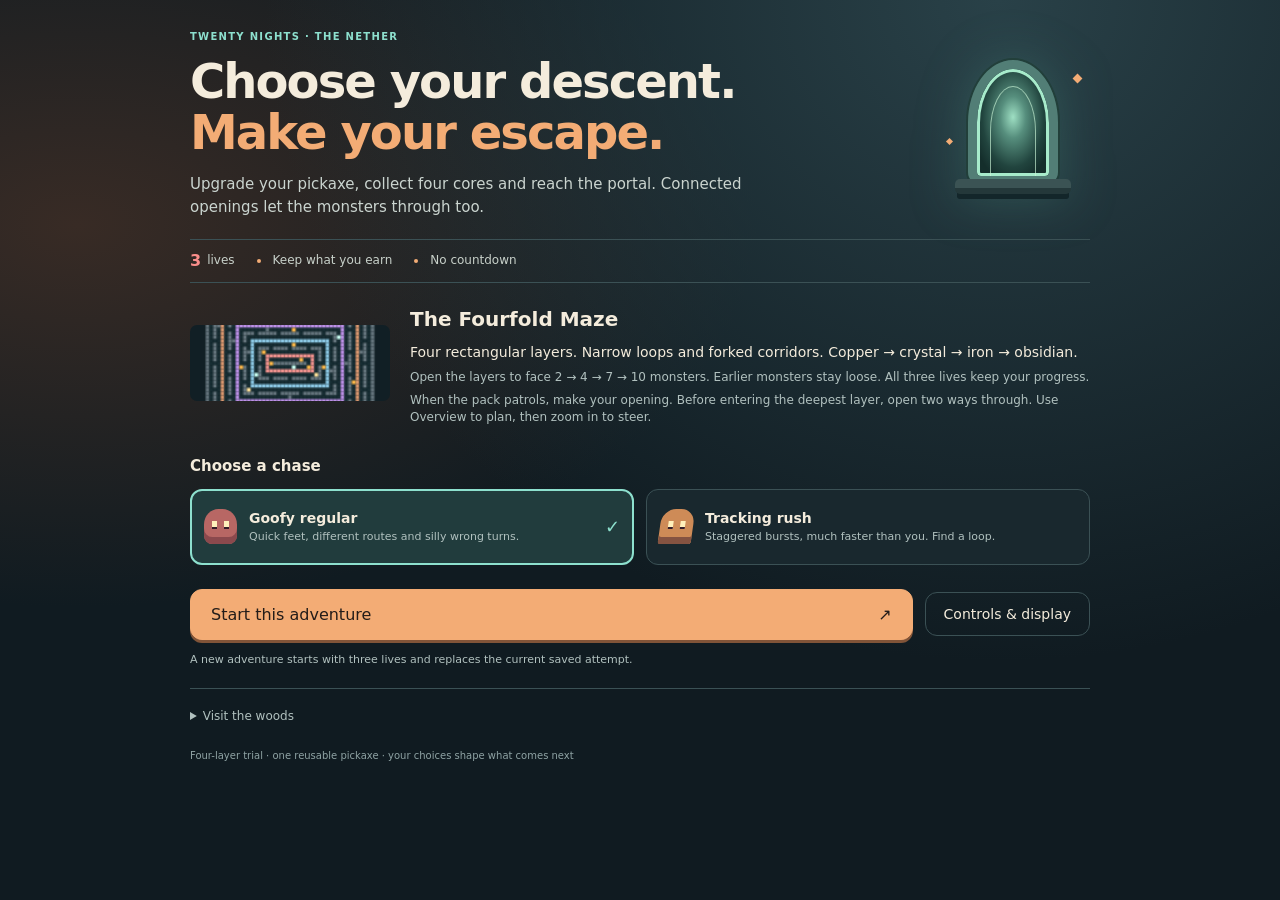
==== commit 5cc21e57: "Recover tn-d4-rectangular-candidate-2 from preserved source archive Reconstructed checkpoint recorde" ====
--- a/index.html
+++ b/index.html
@@ -3,7 +3,7 @@
 <head>
 <meta charset="utf-8">
 <meta name="viewport" content="width=device-width,initial-scale=1,maximum-scale=1,user-scalable=no">
-<title>Two-Layer Trial · Twenty Nights</title>
+<title>Fourfold Maze · Twenty Nights</title>
 <!-- A PNG, deliberately: an inline <svg> in a data: URI is an injection vector,
      and a public-share scan refuses the whole page over it. Raster can't carry script. -->
 <link rel="icon" type="image/png" href="[data-uri]">
@@ -540,6 +540,282 @@
 
 #nHud .nHudButtons{flex-wrap:wrap} .nMapPreview canvas{width:100%;height:100%;object-fit:contain} #cv:focus{outline:none}
 
+/* TN-D2 local playtest UI. Append after existing game styles; remove the old
+   "Local Nether trial UI" rules to avoid competing layout definitions. */
+:root {
+  --n-bg:#101b21;--n-panel:#18262d;--n-panel-raised:#21333a;--n-ink:#f4ecdc;
+  --n-muted:#b1c1bf;--n-line:#3b5155;--n-ember:#f3ac75;--n-ember-dark:#6c422f;
+  --n-teal:#8de0ce;--n-teal-dark:#193d3d;--n-red:#fa8e8b;--n-focus:#ffe5a1;
+}
+.nUi{font-family:var(--font);color:var(--n-ink);font-size:14px;line-height:1.45}
+.nUi *{box-sizing:border-box}
+.nUi .hidden,.nModal.hidden{display:none!important}
+.nUi h1,.nUi h2,.nUi h3,.nUi p{margin:0}
+.nUi button,.nUi input,.nUi textarea{font:inherit}
+.nUi button,.nUi label,.nUi summary{-webkit-tap-highlight-color:transparent}
+.nUi button{cursor:pointer}
+.nUi button:disabled{cursor:default;opacity:.55}
+.nUi button:focus-visible,.nUi summary:focus-visible,.nUi textarea:focus-visible,.nUi input:focus-visible{outline:3px solid var(--n-focus);outline-offset:4px}
+.nUi .nEyebrow{font-size:10px;font-weight:850;letter-spacing:.13em;line-height:1.4;color:var(--n-teal)}
+.nUi .nHint{font-size:12px;color:var(--n-muted);line-height:1.45}
+.nSrOnly{position:absolute!important;width:1px;height:1px;padding:0;margin:-1px;overflow:hidden;clip:rect(0,0,0,0);white-space:nowrap;border:0}
+.nButton{min-height:44px;display:inline-flex;align-items:center;justify-content:center;gap:12px;padding:11px 18px;border:1px solid var(--n-line);border-radius:12px;background:var(--n-panel-raised);color:var(--n-ink);font-weight:800;text-align:center;line-height:1.2;text-decoration:none;box-shadow:0 2px 0 rgba(0,0,0,.13);transition:background .12s,border-color .12s,transform .12s;touch-action:manipulation}
+.nButton:hover{background:#2b4147;border-color:#718d8e}
+.nButton:active{transform:translateY(1px)}
+.nButtonPrimary{color:#231c19;background:var(--n-ember);border-color:var(--n-ember);box-shadow:0 3px 0 #815438}
+.nButtonPrimary:hover{background:#ffc495;border-color:#ffc495}
+.nButtonTeal{color:#102a29;background:var(--n-teal);border-color:var(--n-teal);box-shadow:0 3px 0 #39786c}
+.nButtonTeal:hover{background:#b1f5e5;border-color:#b1f5e5}
+.nButtonQuiet{background:transparent;box-shadow:none}
+.nButtonSmall{padding:10px 13px;font-size:12px}
+.nButtonIcon{width:44px;padding:0;flex:none;background:transparent;box-shadow:none;font-size:18px}
+/* Setup has its own scroll surface, including short landscape screens. */
+#title.nTitle{display:block;overflow:auto;padding:30px 20px 22px;background:radial-gradient(ellipse at 78% 0%,#294148 0,transparent 52%),radial-gradient(ellipse at 6% 25%,#382b25 0,transparent 40%),var(--n-bg);text-align:left}
+.nSetupShell{width:min(900px,100%);margin:0 auto}
+.nSetupHeader{display:grid;grid-template-columns:1fr 155px;gap:26px;align-items:center}
+#title.nTitle h1{font-size:clamp(30px,4.5vw,48px);line-height:1.06;letter-spacing:-.04em;margin:12px 0 15px;font-weight:900;color:var(--n-ink)}
+#title.nTitle h1 em{font-style:normal;color:var(--n-ember)}
+.nLead{max-width:560px;font-size:15px;color:#cad4cf;line-height:1.55}
+.nPortalMark{position:relative;height:158px;width:144px;justify-self:center;filter:drop-shadow(0 0 24px #58ad9940)}
+.nPortalCore{position:absolute;inset:14px 27px 19px;border:9px solid #527e76;border-radius:50% 50% 13px 13px;background:radial-gradient(ellipse at 50% 45%,#9edfc3 0,#568e7d 25%,#21443e 60%,#142e2b 80%);box-shadow:inset 0 0 0 3px #a7ebcb,0 0 0 2px #223f3a}
+.nPortalCore:after{content:"";position:absolute;inset:17px 13px 0;border:1px solid #cef8da;border-bottom:0;border-radius:50% 50% 0 0;opacity:.65}
+.nPortalStep{position:absolute;width:116px;height:15px;bottom:10px;left:14px;border-radius:5px;background:#3b5354;border-bottom:6px solid #24383a;box-shadow:0 7px 0 -2px #13262a}
+.nPortalSpark{position:absolute;width:7px;height:7px;background:var(--n-ember);transform:rotate(45deg)}
+.nSparkOne{top:29px;right:4px}.nSparkTwo{top:93px;left:6px;width:5px;height:5px}
+.nRules{display:flex;flex-wrap:wrap;gap:8px 22px;margin:20px 0 22px;padding:12px 0;border-top:1px solid var(--n-line);border-bottom:1px solid var(--n-line);color:#c8d1ca;font-size:12px}
+.nRules span{display:inline-flex;align-items:center;gap:6px}
+.nRules span+span:before{content:"";width:4px;height:4px;border-radius:50%;background:var(--n-ember);margin-right:6px}
+.nRules b{color:var(--n-red);font-size:16px;line-height:1}
+.nContinuePanel{display:flex;justify-content:space-between;align-items:center;gap:16px;padding:14px 16px;margin:0 0 22px;background:#1d3738;border:1px solid #4d7b72;border-radius:14px}
+.nContinuePanel b{color:var(--n-teal);font-size:14px}
+.nContinuePanel p{font-size:12px;color:var(--n-muted);margin-top:3px}
+.nContinuePanel button{flex-shrink:0}
+.nSavedDetails{min-width:0;flex:1}.nSavedDetails label{display:block;margin:10px 0 4px;font-size:12px;font-weight:700;color:#d5e2d9}.nSavedDetails label span{font-weight:400;color:var(--n-muted)}
+.nSavedDetails textarea{display:block;box-sizing:border-box;width:100%;max-width:440px;min-height:52px;padding:8px 10px;border:1px solid #68827f;border-radius:8px;background:#10262b;color:#f6edda;font:inherit;resize:vertical}
+.nSavedActions{display:flex;flex-direction:column;gap:8px;align-items:stretch}.nSavedActions button{min-height:44px;white-space:normal}
+.nFieldset{min-width:0;margin:0;padding:0;border:0}
+.nFieldset legend{padding:0;font-size:15px;font-weight:850;margin-bottom:11px}
+.nStepTag{display:inline-block;color:var(--n-ember);font:700 10px var(--mono);margin-right:10px;vertical-align:1px}
+.nMapFieldset{margin-bottom:23px}
+.nMapChoices{display:grid;grid-template-columns:repeat(3,minmax(0,1fr));gap:12px}
+.nMapCard,.nPursuerCard{position:relative;display:block;cursor:pointer}
+.nMapCard input,.nPursuerCard input,.nSegmented input,.nFeelings input{position:absolute;opacity:0;width:1px;height:1px}
+.nMapCardBody{display:flex;flex-direction:column;height:100%;border:1px solid var(--n-line);border-radius:14px;padding:10px;background:linear-gradient(140deg,#223039,#19262c);transition:border-color .12s,background .12s}
+.nMapCard:hover .nMapCardBody{border-color:#8a998f}
+.nMapCard input:checked+.nMapCardBody{border:2px solid var(--n-ember);padding:9px;background:linear-gradient(140deg,#3b342e,#222a2a)}
+.nMapCard input:focus-visible+.nMapCardBody,.nPursuerCard input:focus-visible+.nPursuerCardBody,.nSegmented input:focus-visible+span,.nFeelings input:focus-visible+span{outline:3px solid var(--n-focus);outline-offset:4px}
+.nMapPreview{height:76px;display:flex;align-items:center;justify-content:center;background:#111f25;border-radius:7px;margin-bottom:11px;overflow:hidden}
+.nMapPreview svg{width:100%;height:100%;max-width:190px;stroke-linecap:square;stroke-linejoin:round}
+.nMapFixed{fill:none;stroke:#4b646a;stroke-width:6}
+.nMapBrick{fill:none;stroke:#d18a68;stroke-width:6;stroke-dasharray:7 3}
+.nMapPath{fill:none;stroke:#8de0ce;stroke-width:1.4;stroke-dasharray:3 4;opacity:.8}
+.nMapDot{fill:#e6d88f;stroke:#152b2c;stroke-width:1.5}
+.nMapVoid{fill:#4e3f69;stroke:#aa8dca;stroke-width:1.5}
+.nMapCardHeading{display:flex;align-items:center;justify-content:space-between;gap:5px;font-size:16px;font-weight:850;line-height:1.3;margin-bottom:5px}
+.nRecommended{color:#29201b;background:var(--n-ember);border-radius:5px;font-size:9px;font-weight:850;padding:3px 5px;white-space:nowrap}
+.nMapDescription{font-size:12px;color:#d2d9d1;line-height:1.4;min-height:34px}
+.nMapTrait{font-size:10px;color:var(--n-muted);border-top:1px solid #ffffff16;margin-top:10px;padding-top:8px}
+.nPursuerChoices{display:grid;grid-template-columns:1fr 1fr;gap:12px}
+.nPursuerCardBody{display:flex;align-items:center;gap:12px;min-height:76px;padding:13px;border:1px solid var(--n-line);border-radius:12px;background:#19282e}
+.nPursuerCard input:checked+.nPursuerCardBody{padding:12px;border:2px solid var(--n-teal);background:#213c3d}
+.nPursuerCardBody b{display:block;font-size:14px;line-height:1.3}
+.nPursuerCardBody small{display:block;color:var(--n-muted);font-size:11px;line-height:1.35;margin-top:3px}
+.nChoiceTick{margin-left:auto;color:var(--n-teal);opacity:0;font-size:18px}
+.nPursuerCard input:checked+.nPursuerCardBody .nChoiceTick{opacity:1}
+.nEnemyIcon{position:relative;display:inline-block;flex:none;width:33px;height:35px;border-radius:44% 44% 25% 25%;background:#b86764;box-shadow:inset 0 -7px 0 #8b494d}
+.nEnemyIcon:before,.nEnemyIcon:after{content:"";position:absolute;top:12px;width:5px;height:6px;background:#fff0bb;border-bottom:2px solid #351d29}
+.nEnemyIcon:before{left:8px}.nEnemyIcon:after{right:8px}
+.nRunnerIcon{background:#ce8b57;box-shadow:inset 0 -7px 0 #855341;border-radius:42% 42% 8% 8%;transform:skew(-8deg)}
+.nLaunchRow{display:flex;align-items:center;gap:12px;margin-top:24px}
+.nLaunchRow .nButtonPrimary{flex:1;min-height:50px;justify-content:space-between;font-size:16px;padding:13px 20px}
+.nFinePrint{margin-top:12px!important;font-size:11px;color:var(--n-muted)}
+.nWoodsDetails{margin-top:20px;border-top:1px solid var(--n-line);padding-top:6px}
+.nWoodsDetails summary{min-height:44px;display:list-item;padding:13px 0;cursor:pointer;font-size:12px;color:var(--n-muted)}
+.nWoodsDetails>div{display:flex;flex-wrap:wrap;gap:8px;padding-bottom:10px}
+.nWoodsDetails .nButton{font-size:12px}
+.nLocalNote{font-size:10px;color:#8fa3a4;margin-top:10px!important}
+/* In-game layout: no flex-grown empty stage gaps on a phone. */
+body.nether-active{background:radial-gradient(ellipse at 50% 0,#283b40,transparent 64%),var(--n-bg);overflow-y:auto;justify-content:flex-start}
+.nether-active #top,.nether-active #bottom,.nether-active #actionRow,.nether-active #bark{display:none}
+#nHud{width:min(760px,100%);padding:12px 12px 0;flex:none}
+.nHudTop{display:flex;align-items:center;justify-content:space-between;gap:12px}
+.nHudIdentity{min-width:0}
+#nHeading{font-size:20px;line-height:1.2;font-weight:900;letter-spacing:-.025em}
+#nMode{color:var(--n-muted);font-size:11px;margin-top:2px}
+.nHudButtons{display:flex;gap:6px}
+.nStatusRow{display:flex;align-items:center;flex-wrap:wrap;gap:6px;margin-top:10px}
+.nLifeBadge{color:var(--n-red);font-size:17px;font-weight:850;letter-spacing:2px;line-height:1.2;margin-right:3px}
+.nStatusBadge{display:inline-flex;align-items:center;min-height:26px;gap:5px;padding:4px 7px;border:1px solid #465c5f;border-radius:6px;color:#d5e0d7;font-size:10px;font-weight:700;line-height:1.2}
+.nThreatBadge:before{content:"";display:inline-block;height:5px;width:5px;border-radius:50%;background:#809795}
+.nThreatBadge[data-state="hunting"]{color:#ffc4a7;border-color:#8a5e49;background:#49352b}
+.nThreatBadge[data-state="hunting"]:before{background:#ffab7c}
+.nThreatBadge[data-state="warning"]{color:#ffe49e;border-color:#ccb56c;background:#493f25}
+.nThreatBadge[data-state="warning"]:before{background:#ffe49e}
+.nObjectives{display:flex;align-items:center;justify-content:space-between;gap:6px;padding:10px 0 9px;margin:0;list-style:none;border-bottom:1px solid #3a5155;color:#8fa8a8}
+.nObjectives li{display:flex;align-items:center;gap:5px;font-size:10px;font-weight:700;line-height:1.2}
+.nObjectives li>span{display:inline-grid;place-items:center;width:17px;height:17px;border:1px solid #547171;border-radius:50%;font-size:9px;flex:none}
+.nObjectives li[data-state="current"]{color:#ffe4bd}
+.nObjectives li[data-state="current"]>span{background:var(--n-ember);border-color:var(--n-ember);color:#392719}
+.nObjectives li[data-state="done"]{color:var(--n-teal)}
+.nObjectives li[data-state="done"]>span{background:#214c43;border-color:#548c7e}
+.nether-active #stage{flex:0 0 auto;align-items:flex-start;min-height:0;padding:8px 6px 0}
+.nether-active #cv{width:min(calc(100vw - 20px),calc(100dvh - 260px),640px);height:min(calc(100vw - 20px),calc(100dvh - 260px),640px);max-height:none;max-width:none;border:1px solid #577572;border-radius:13px;box-shadow:0 16px 30px #07111355;background:#142027}
+#nHelp{width:min(760px,100%);text-align:center;padding:9px 12px 12px;flex:none}
+#nMessage{color:#ffe0b8;font-size:13px;font-weight:800;min-height:2.8em;line-height:1.35}
+.nBoardLegend{display:flex;justify-content:center;flex-wrap:wrap;gap:5px 13px;font-size:10px;color:#bfd1cc;margin:5px 0 7px}
+.nBoardLegend span{display:inline-flex;align-items:center;gap:5px}
+.nBoardLegend i{display:inline-block;width:9px;height:9px;border-radius:2px}
+.nLegendRefuge{background:#6fc9ce;border:1px solid #b0f2ea}
+.nLegendBrick{background:#cc8b6d;border:1px solid #ffd3ac}
+.nLegendCrystal{background:#8b6bb2;border:1px solid #ddc2ff}
+.nLegendVoid{background:linear-gradient(135deg,#110e20 0 40%,#b99acb 42% 49%,#110e20 51% 100%);border:1px solid #b99acb}
+.nStorage{font-size:9px;color:#93aaa7;min-height:1.4em;margin-top:5px!important}
+.nStorage[data-state="error"]{color:#ffba9d}
+/* Paused, keyboard-operable dialogs. Root owns focus trap/restore and state. */
+.nModal{position:fixed;inset:0;z-index:80;display:flex;align-items:center;justify-content:center;padding:18px;background:#08151be8;overflow:auto;backdrop-filter:blur(5px)}
+.nDialogCard{width:min(500px,100%);max-height:calc(100dvh - 36px);overflow-y:auto;padding:24px;border-radius:21px;background:linear-gradient(145deg,#24383f,#15262d);border:1px solid #536b6a;box-shadow:0 24px 90px #0007}
+.nDialogHeader{display:flex;align-items:center;justify-content:space-between;gap:16px;margin-bottom:7px}
+.nDialogHeader h2{font-size:25px;line-height:1.12;letter-spacing:-.03em;margin-top:5px}
+.nSettingsCard>.nHint{margin-bottom:13px}
+.nSettingRow{display:flex;justify-content:space-between;align-items:center;gap:18px;min-height:65px;padding:11px 0;border-bottom:1px solid #ffffff15;cursor:pointer}
+.nSettingRow>span{min-width:0}
+.nSettingRow b{display:block;font-size:14px}
+.nSettingRow small{display:block;font-size:11px;color:var(--n-muted);margin-top:2px;line-height:1.35}
+.nSettingRow input[type="checkbox"]{appearance:none;-webkit-appearance:none;position:relative;flex:none;width:48px;height:29px;min-height:29px;border:1px solid #7c9695;border-radius:20px;background:#33484c;margin:0;cursor:pointer}
+.nSettingRow input[type="checkbox"]:after{content:"";position:absolute;left:4px;top:4px;width:19px;height:19px;border-radius:50%;background:#d4e0d5;box-shadow:0 1px 4px #0005;transition:transform .12s}
+.nSettingRow input[type="checkbox"]:checked{background:#74c5ae;border-color:#a3e3ca}
+.nSettingRow input[type="checkbox"]:checked:after{transform:translateX(19px);background:#123f36}
+.nCameraFieldset{padding:14px 0;border-bottom:1px solid #ffffff15}
+.nCameraFieldset legend{float:left;width:100%;font-size:14px;margin-bottom:9px}
+.nCameraFieldset:after{content:"";display:table;clear:both}
+.nSegmented{display:grid;grid-template-columns:1fr 1fr;gap:5px;background:#11252b;padding:5px;border:1px solid #3b555a;border-radius:12px;clear:both}
+.nSegmented label,.nFeelings label{position:relative;cursor:pointer}
+.nSegmented span{display:flex;align-items:center;justify-content:center;min-height:44px;border:1px solid transparent;border-radius:7px;font-size:12px;font-weight:750;color:var(--n-muted)}
+.nSegmented input:checked+span{background:#31524f;color:#d7ffea;border-color:#83bfa9}
+.nCameraFieldset .nHint{margin-top:8px}
+.nDialogActions{display:flex;gap:9px;margin-top:20px}
+.nDialogActions .nButtonPrimary{flex:1}
+.nReturnCard{text-align:center;max-width:420px;padding:26px}
+.nRefugeSymbol{display:inline-grid;place-items:center;width:70px;height:70px;background:#244e52;border:1px solid #6ca7a7;border-radius:23px;font-size:41px;line-height:1;color:var(--n-teal);margin:18px 0 16px}
+.nReturnCard h2,.nEndCard h2{font-size:30px;letter-spacing:-.035em;line-height:1.12;margin-bottom:11px}
+#nReturnLine,#nEndLine{font-size:14px;color:#ced8d1;line-height:1.5}
+.nReturnLives{font-size:28px;color:var(--n-red);margin:18px 0;letter-spacing:4px}
+.nReturnLives>span{color:#768e91}
+.nReturnLives small{display:block;font-size:12px;font-weight:750;letter-spacing:0;color:#d8e6d8}
+.nKeptBox{background:#183a38;border:1px solid #476f62;border-radius:12px;padding:12px;margin:13px 0}
+.nKeptBox b{font-size:12px;color:var(--n-teal)}
+.nKeptBox p{font-size:12px;margin-top:4px}
+.nReturnCard>.nButton{width:100%;margin-top:20px}
+.nEndCard{text-align:center}
+.nEndEmblem{display:inline-grid;place-items:center;width:66px;height:66px;border:1px solid #bb9560;border-radius:20px;background:#493e2c;color:#ffdb94;font-size:37px;margin:15px 0}
+#nEnd[data-outcome="lost"] .nEndEmblem{background:#4d3231;border-color:#a76b64;color:#ffc0a8}
+.nEndStats{margin:16px 0!important;padding:11px;border-top:1px solid #ffffff20;border-bottom:1px solid #ffffff20;font-size:12px;font-weight:700;color:var(--n-teal)}
+.nEndActions{display:flex;gap:9px}
+.nEndActions .nButton{flex:1;font-size:12px}
+.nFeedback{text-align:left;margin-top:24px;padding-top:20px;border-top:1px solid #4a6263}
+.nFeedback legend{font-size:15px}
+.nFeelings{display:grid;grid-template-columns:repeat(3,1fr);gap:8px}
+.nFeelings span{display:flex;justify-content:center;align-items:center;min-height:44px;border:1px solid #68827f;border-radius:10px;font-size:12px;font-weight:800;color:#d5e2d9;background:#1b3036}
+.nFeelings input:checked+span{background:#4e4231;border-color:var(--n-ember);color:#ffe0b9}
+.nNoteLabel{display:block;font-size:12px;font-weight:750;margin:14px 0 7px}
+.nNoteLabel span{font-weight:400;color:var(--n-muted)}
+#nFeedbackNote{display:block;resize:vertical;width:100%;min-height:70px;max-height:160px;border:1px solid #708884;border-radius:10px;padding:10px;background:#10242b;color:var(--n-ink);font-size:14px;line-height:1.4;user-select:text;-webkit-user-select:text;touch-action:auto}
+#nFeedbackNote::placeholder{color:#91aaa7}
+.nFeedbackFooter{display:flex;align-items:center;justify-content:space-between;gap:12px;margin-top:10px}
+.nFeedbackFooter>span{font-size:10px;color:var(--n-muted)}
+.nFeedbackFooter button{flex:none}
+/* User preference classes apply only to this independent Nether UI. */
+body.nHighContrast{--n-line:#9aafac;--n-muted:#e0e8df;--n-ink:#fff9e9}
+body.nHighContrast .nStatusBadge,body.nHighContrast .nObjectives{border-color:#a9c0bb}
+body.nHighContrast .nMapPreview{background:#051015}
+body.nReducedMotion .nUi *,body.nReducedMotion .nUi *:before,body.nReducedMotion .nUi *:after{animation:none!important;transition:none!important}
+@media(prefers-reduced-motion:reduce){.nUi *,.nUi *:before,.nUi *:after{animation:none!important;transition:none!important}}
+@media(max-width:620px){
+  #title.nTitle{padding:22px 14px 18px}
+  .nSetupHeader{grid-template-columns:1fr 74px;gap:12px}
+  #title.nTitle h1{font-size:32px;margin:9px 0 12px}
+  .nLead{font-size:13px}
+  .nPortalMark{transform:scale(.6);transform-origin:center right;width:110px;margin-left:-36px}
+  .nRules{font-size:11px;gap:8px 11px;margin:17px 0 18px;padding:10px 0}
+  .nRules span+span:before{margin-right:0}
+  .nMapChoices{gap:8px}
+  .nMapCardBody{padding:7px;border-radius:10px}
+  .nMapCard input:checked+.nMapCardBody{padding:6px}
+  .nMapPreview{height:53px;margin-bottom:8px}
+  .nMapCardHeading{display:block;font-size:13px}
+  .nRecommended{display:table;font-size:8px;margin-top:4px}
+  .nMapDescription{font-size:10px;line-height:1.35;min-height:41px}
+  .nMapTrait{display:none}
+  .nPursuerChoices{gap:8px}
+  .nPursuerCardBody{padding:10px;gap:8px;min-height:84px}
+  .nPursuerCard input:checked+.nPursuerCardBody{padding:9px}
+  .nPursuerCardBody b{font-size:12px}
+  .nPursuerCardBody small{font-size:10px}
+  .nEnemyIcon{width:25px;height:29px}
+  .nEnemyIcon:before{left:5px}.nEnemyIcon:after{right:5px}
+  .nChoiceTick{display:none}
+  .nLaunchRow{flex-wrap:wrap;gap:9px;margin-top:20px}
+  .nLaunchRow .nButtonPrimary{flex-basis:100%}
+  .nLaunchRow .nButtonQuiet{width:100%;font-size:12px}
+  .nContinuePanel{align-items:stretch;flex-direction:column;gap:10px;padding:12px}
+  .nContinuePanel .nButton{font-size:13px}
+  #nHud{padding:10px 10px 0}
+  #nHeading{font-size:18px}
+  .nHudIdentity .nEyebrow{font-size:8px;letter-spacing:.12em}
+  .nHudButtons{gap:5px}
+  .nHudButtons .nButton{padding:9px 10px;font-size:11px}
+  .nStatusRow{gap:4px;margin-top:8px}
+  .nStatusBadge{font-size:9px;padding:4px 5px;min-height:25px}
+  .nLifeBadge{font-size:14px;letter-spacing:0;margin-right:2px}
+  .nObjectives{gap:5px;padding:9px 0}
+  .nObjectives li{font-size:8px;gap:3px}
+  .nObjectives li>span{width:15px;height:15px;font-size:8px}
+  #nHelp{padding:8px 10px 12px}
+  #nMessage{font-size:12px;min-height:2.7em}
+  .nBoardLegend{gap:4px 9px;font-size:9px}
+  #nControlHint{font-size:10px}
+  .nModal{padding:12px}
+  .nDialogCard{padding:20px;max-height:calc(100dvh - 24px);border-radius:17px}
+  .nDialogHeader h2{font-size:23px}
+  .nDialogHeader{gap:10px}
+}
+@media(max-width:360px){
+  #nHeading{font-size:16px}
+  #nMode{font-size:9px}
+  .nHudButtons .nButton{padding:9px 8px}
+  .nObjectives li{font-size:7px}
+  .nMapChoices{grid-template-columns:1fr}
+  .nMapCardBody{display:grid;grid-template-columns:95px 1fr;column-gap:10px;padding:9px}
+  .nMapCard input:checked+.nMapCardBody{padding:8px}
+  .nMapPreview{grid-row:1/3;height:63px;margin:0}
+  .nMapCardHeading{margin:3px 0}
+  .nRecommended{display:inline-block}
+  .nMapDescription{min-height:0;font-size:11px}
+  .nPursuerChoices{grid-template-columns:1fr}
+  .nPursuerCardBody{min-height:65px}
+}
+@media(max-height:540px) and (orientation:landscape){
+  body.nether-active{display:grid;grid-template-columns:minmax(210px,1fr) minmax(240px,1.25fr);grid-template-rows:auto 1fr;align-items:start;justify-items:center;column-gap:10px;padding:8px 12px;overflow-y:auto}
+  .nether-active #nHud{grid-column:1;grid-row:1;padding:0;width:100%}
+  .nether-active .nHudTop{align-items:flex-start;flex-direction:column;gap:7px}
+  .nether-active .nHudButtons{width:100%}
+  .nether-active .nHudButtons .nButton{flex:1}
+  .nether-active .nObjectives{flex-wrap:wrap;justify-content:flex-start;gap:8px}
+  .nether-active #stage{grid-column:2;grid-row:1/3;width:100%;padding:0}
+  .nether-active #cv{width:min(calc(100dvh - 26px),calc(55vw - 22px),640px);height:min(calc(100dvh - 26px),calc(55vw - 22px),640px)}
+  .nether-active #nHelp{grid-column:1;grid-row:2;width:100%;padding:12px 0 0}
+  .nether-active .nBoardLegend{justify-content:flex-start}
+  .nModal{padding:9px}
+  .nDialogCard{max-height:calc(100dvh - 18px)}
+}
+
+/* Fourfold Maze additions. */
+.nLegendIron{background:#7fb1cc;border:2px solid #c2edff}
+.nLegendObsidian{background:#4b293b;border:2px solid #f0928e}
+.nCombinedMap .nMapPreview canvas{aspect-ratio:45/37;height:auto;width:100%}
+.nCombinedMap{display:flex;gap:20px;align-items:center}.nCombinedMap .nMapPreview{width:200px;flex:none}.nCombinedMap h2{font-size:20px;margin:0 0 8px}.nCombinedMap p{margin:6px 0;line-height:1.5}
+@media(max-width:600px){.nCombinedMap{display:block}.nCombinedMap .nMapPreview{display:none}}
+
 
 .nCombinedMap{display:flex;gap:20px;align-items:center}.nCombinedMap .nMapPreview{width:200px;flex:none}.nCombinedMap h2{font-size:20px;margin:0 0 8px}.nCombinedMap p{margin:6px 0;line-height:1.5}@media(max-width:600px){.nCombinedMap{display:block}.nCombinedMap .nMapPreview{display:none}}
 </style>
@@ -555,18 +831,18 @@
 
 <header id="nHud" class="nUi hidden">
   <div class="nHudTop">
-    <div class="nHudIdentity"><span class="nEyebrow">TWENTY NIGHTS</span><h1 id="nHeading">Into the Nether</h1><p id="nMode">The Double Descent · Goofy regular</p></div>
+    <div class="nHudIdentity"><span class="nEyebrow">TWENTY NIGHTS</span><h1 id="nHeading">Into the Nether</h1><p id="nMode">The Fourfold Maze · Goofy regular</p></div>
     <div class="nHudButtons"><button id="nPause" class="nButton nButtonSmall" type="button">Pause</button><button id="nCameraToggle" class="nButton nButtonSmall nButtonQuiet" type="button" aria-label="Zoom in on the board" aria-pressed="false">Zoom</button><button id="nSettingsOpen" class="nButton nButtonSmall nButtonQuiet" type="button" aria-haspopup="dialog" aria-controls="nSettings">Settings</button></div>
   </div>
   <div class="nStatusRow" aria-label="Attempt status">
     <span id="nLives" class="nLifeBadge" aria-label="3 of 3 lives"><span aria-hidden="true">♥ ♥ ♥</span><span class="nSrOnly">3 of 3 lives</span></span>
     <span id="nTool" class="nStatusBadge">Pickaxe needed</span>
-    <span id="nBeacons" class="nStatusBadge">0 / 2 cores</span>
+    <span id="nBeacons" class="nStatusBadge">0 / 4 cores</span>
     <span id="nThreat" class="nStatusBadge nThreatBadge" data-state="contained">Hunter contained</span>
   </div>
   <ol id="nObjectives" class="nObjectives" aria-label="Your route through the Nether">
     <li id="nObjectiveTool" data-state="current"><span aria-hidden="true">1</span>Upgrade</li>
-    <li id="nObjectiveBreach" data-state="waiting"><span aria-hidden="true">2</span>Upgrade again</li>
+    <li id="nObjectiveBreach" data-state="waiting"><span aria-hidden="true">2</span>Go deeper</li>
     <li id="nObjectiveBeacons" data-state="waiting"><span aria-hidden="true">3</span>Collect cores</li>
     <li id="nObjectiveExit" data-state="waiting"><span aria-hidden="true">4</span>Escape</li>
   </ol>
@@ -605,7 +881,7 @@
 
 <section id="nHelp" class="nUi hidden" aria-label="What to do next">
   <p id="nMessage" role="status" aria-live="polite">Find the golden pickaxe. Choose your way through.</p>
-  <div class="nBoardLegend" aria-label="Board legend"><span><i class="nLegendRefuge" aria-hidden="true"></i>Safe refuge</span><span><i class="nLegendBrick" aria-hidden="true"></i>1 · Copper wall</span><span><i class="nLegendCrystal" aria-hidden="true"></i>2 · Crystal wall</span><span><i class="nLegendVoid" aria-hidden="true"></i>Cracked floor · void</span></div>
+  <div class="nBoardLegend" aria-label="Board legend"><span><i class="nLegendRefuge" aria-hidden="true"></i>Safe refuge</span><span><i class="nLegendBrick" aria-hidden="true"></i>1 · Copper wall</span><span><i class="nLegendCrystal" aria-hidden="true"></i>2 · Crystal wall</span><span><i class="nLegendIron" aria-hidden="true"></i>3 · Iron wall</span><span><i class="nLegendObsidian" aria-hidden="true"></i>4 · Obsidian wall</span></div>
   <p id="nControlHint" class="nHint">Drag to move · tap a wall to mine · move to cancel</p>
   <p id="nStorage" class="nStorage" role="status"></p>
 </section>
@@ -628,25 +904,25 @@
 <section id="title" class="overlay nTitle nUi" aria-labelledby="nTitleHeading">
   <div class="nSetupShell">
     <header class="nSetupHeader">
-      <div><p class="nEyebrow">TWENTY NIGHTS · THE NETHER</p><h1 id="nTitleHeading">Choose your descent.<br><em>Make your escape.</em></h1><p class="nLead">Upgrade your pickaxe, collect two cores and reach the portal. Your opening lets the monsters through too.</p></div>
+      <div><p class="nEyebrow">TWENTY NIGHTS · THE NETHER</p><h1 id="nTitleHeading">Choose your descent.<br><em>Make your escape.</em></h1><p class="nLead">Upgrade your pickaxe, collect four cores and reach the portal. Connected openings let the monsters through too.</p></div>
       <div class="nPortalMark" aria-hidden="true"><span class="nPortalCore"></span><span class="nPortalSpark nSparkOne"></span><span class="nPortalSpark nSparkTwo"></span><span class="nPortalStep"></span></div>
     </header>
     <div class="nRules" aria-label="Rules shared by every challenge"><span><b>3</b> lives</span><span>Keep what you earn</span><span>No countdown</span></div>
     <div id="nContinuePanel" class="nContinuePanel hidden"><div class="nSavedDetails"><b>One adventure is waiting.</b><p id="nSavedSummary">Continue with your remaining lives and openings.</p><label for="nSavedMoment">One moment to remember <span>(optional)</span></label><textarea id="nSavedMoment" rows="2" maxlength="500" placeholder="The part where…"></textarea><p id="nSavedExportStatus" role="status">Download notes before trying another chase. Nothing is sent.</p></div><div class="nSavedActions"><button id="nResume" class="nButton nButtonTeal" type="button">Continue adventure</button><button id="nSavedDownloadNotes" class="nButton nButtonQuiet" type="button">Download notes for this adventure</button></div></div>
     <section class="nFieldset nMapFieldset" aria-label="Your fixed maze">
-      <div class="nCombinedMap"><span class="nMapPreview" aria-hidden="true"><canvas id="nPreview-nested-loops-v1" width="160" height="80"></canvas></span><div><h2>The Double Descent</h2><p>Copper walls first. Crystal walls deeper in. Each opened layer releases another monster.</p><p class="nHint">The same maze, cores and two monsters in both chase choices. All three lives keep your progress.</p></div></div>
+      <div class="nCombinedMap"><span class="nMapPreview" aria-hidden="true"><canvas id="nPreview-rectangular-descent-v1" width="160" height="124"></canvas></span><div><h2>The Fourfold Maze</h2><p>Four rectangular layers. Narrow loops and forked corridors. Copper → crystal → iron → obsidian.</p><p class="nHint">Open the layers to face 2 → 4 → 7 → 10 monsters. Earlier monsters stay loose. All three lives keep your progress.</p><p class="nHint">When the pack patrols, make your opening. Before entering the deepest layer, open two ways through. Use Overview to plan, then zoom in to steer.</p></div></div>
     </section>
     <fieldset class="nFieldset">
       <legend> Choose a chase</legend>
       <div class="nPursuerChoices">
-        <label class="nPursuerCard"><input type="radio" name="nPursuer" id="nPursuerHunter" value="goofy" checked><span class="nPursuerCardBody"><span class="nEnemyIcon nHunterIcon" aria-hidden="true"></span><span><b>Goofy regular</b><small>Quick feet, late turns. Sometimes the wrong way.</small></span><span class="nChoiceTick" aria-hidden="true">✓</span></span></label>
-        <label class="nPursuerCard"><input type="radio" name="nPursuer" id="nPursuerRunner" value="runner"><span class="nPursuerCardBody"><span class="nEnemyIcon nRunnerIcon" aria-hidden="true"></span><span><b>Tracking rush</b><small>Much faster than you in a rush. Turn early.</small></span><span class="nChoiceTick" aria-hidden="true">✓</span></span></label>
+        <label class="nPursuerCard"><input type="radio" name="nPursuer" id="nPursuerHunter" value="goofy" checked><span class="nPursuerCardBody"><span class="nEnemyIcon nHunterIcon" aria-hidden="true"></span><span><b>Goofy regular</b><small>Quick feet, different routes and silly wrong turns.</small></span><span class="nChoiceTick" aria-hidden="true">✓</span></span></label>
+        <label class="nPursuerCard"><input type="radio" name="nPursuer" id="nPursuerRunner" value="runner"><span class="nPursuerCardBody"><span class="nEnemyIcon nRunnerIcon" aria-hidden="true"></span><span><b>Tracking rush</b><small>Staggered bursts, much faster than you. Find a loop.</small></span><span class="nChoiceTick" aria-hidden="true">✓</span></span></label>
       </div>
     </fieldset>
     <div class="nLaunchRow"><button id="nStart" class="nButton nButtonPrimary" type="button">Start this adventure <span aria-hidden="true">↗</span></button><button id="nSetupSettings" class="nButton nButtonQuiet" type="button" aria-haspopup="dialog" aria-controls="nSettings">Controls &amp; display</button></div>
     <p id="nTitleNote" class="nFinePrint">A new adventure starts with three lives and replaces the current saved attempt.</p>
     <details class="nWoodsDetails"><summary>Visit the woods</summary><div><button class="nButton nButtonQuiet" id="startBtn" type="button">Play the original woods</button><button class="nButton nButtonQuiet hidden" id="contBtn" type="button">Continue Day <span id="contDay"></span></button><button class="nButton nButtonQuiet" id="howBtn" type="button">How the woods work</button><button class="nButton nButtonQuiet" id="fbBtn" type="button">Woods feedback</button></div></details>
-    <p class="nLocalNote">Two-layer trial · one reusable pickaxe · your choices shape what comes next</p>
+    <p class="nLocalNote">Four-layer trial · one reusable pickaxe · your choices shape what comes next</p>
   </div>
 </section>
 
@@ -735,11 +1011,11 @@
 <section id="nEnd" class="nModal nUi hidden" role="dialog" aria-modal="true" aria-labelledby="nEndTitle" data-outcome="won">
   <div class="nDialogCard nEndCard">
     <p id="nEndEyebrow" class="nEyebrow">YOUR ADVENTURE</p><div class="nEndEmblem" aria-hidden="true">✦</div>
-    <h2 id="nEndTitle">You made it through.</h2><p id="nEndLine">Two cores carried out. A path you made yourself.</p>
-    <p id="nEndStats" class="nEndStats">The Double Descent · Goofy regular · 2 lives left</p>
+    <h2 id="nEndTitle">You made it through.</h2><p id="nEndLine">Four cores carried out. A path you made yourself.</p>
+    <p id="nEndStats" class="nEndStats">The Fourfold Maze · Goofy regular · 2 lives left</p>
     <div class="nEndActions"><button id="nReplay" class="nButton nButtonPrimary" type="button">Retry this challenge</button><button id="nEndMenu" class="nButton nButtonQuiet" type="button">Compare chase choices</button></div>
     <form id="nFeedback" class="nFeedback">
-      <fieldset class="nFieldset"><legend>Did opening the deeper wall make the chase exciting, or did it feel unfair?</legend><div class="nFeelings"><label><input id="nFeelFun" name="nFeeling" type="radio" value="fun"><span>Fun</span></label><label><input id="nFeelTense" name="nFeeling" type="radio" value="tense"><span>Tense</span></label><label><input id="nFeelUnfair" name="nFeeling" type="radio" value="unfair"><span>Unfair</span></label></div></fieldset>
+      <fieldset class="nFieldset"><legend>Which layer had the best chase? Was ten monsters exciting or too crowded?</legend><div class="nFeelings"><label><input id="nFeelFun" name="nFeeling" type="radio" value="fun"><span>Fun</span></label><label><input id="nFeelTense" name="nFeeling" type="radio" value="tense"><span>Tense</span></label><label><input id="nFeelUnfair" name="nFeeling" type="radio" value="unfair"><span>Unfair</span></label></div></fieldset>
       <label class="nNoteLabel" for="nFeedbackNote">Tell us about one moment <span>(optional)</span></label><textarea id="nFeedbackNote" rows="2" maxlength="500" placeholder="The part where…"></textarea>
       <div class="nFeedbackFooter"><span id="nFeedbackStatus" role="status">Stays here. Nothing is sent.</span><button id="nDownloadNotes" class="nButton nButtonSmall" type="button">Download notes</button></div>
     </form>
@@ -751,9 +1027,9 @@
 /* ═══════════════ 1 · CONSTANTS & STATE ═══════════════ */
 const SAFE_MODE = false;   /*SAFE_FLAG*/              // flipped by tools/build-artifact.js --safe
 const store = {                                        // localStorage that can never crash the game
-  get(k){ try{ return localStorage.getItem("tn.d3trial2." + k); }catch(e){ return null; } },
-  set(k,v){ try{ localStorage.setItem("tn.d3trial2." + k,v); }catch(e){} },
-  del(k){ try{ localStorage.removeItem("tn.d3trial2." + k); }catch(e){} },
+  get(k){ try{ return localStorage.getItem("tn.d4trial1." + k); }catch(e){ return null; } },
+  set(k,v){ try{ localStorage.setItem("tn.d4trial1." + k,v); }catch(e){} },
+  del(k){ try{ localStorage.removeItem("tn.d4trial1." + k); }catch(e){} },
 };
 const TEST = new URLSearchParams(location.search).has("test")
           || location.hash === "#test"
@@ -4595,34 +4871,69 @@
 
 /* TN-D2: the first Nether layer. Kept inside the real single-file game. */
 /* TN-D2 local play lab. One simulation, authored maps, saved attempt choices. */
-/* TN-D3-01: one real simulation shared by the browser, notes and test harness. */
+/* Rectangular descent: one real simulation shared by the browser, notes and test harness. */
 const NetherTrial = (() => {
-/* Fixed authored trial geometry: nested rings, looping lanes and switchback islands. */
-const NETHER_LAYOUT_CATALOGUE=[{id:'nested-loops-v1',name:'The Double Descent',description:'Two wall tiers. Two cores. One way home.',hint:'Open another passage before going deeper. Monsters can use it too.'}];
+  const N=45, ROWS=37, CELL_COUNT=N*ROWS, TILE=32;
+  const idx=(x,y)=>y*N+x, inB=(x,y)=>x>=0&&y>=0&&x<N&&y<ROWS;
+/* Four rectangular shells. Every chamber is a narrow looping maze, not an arena. */
+const NETHER_LAYOUT_CATALOGUE=[{id:'rectangular-descent-v1',name:'The Fourfold Maze',description:'Four layers. Ten monsters. Three lives.',hint:'Make a second opening. Lead the pack one way, then take the other loop.'}];
 function layout(){
-  const map=Array(400).fill('.');
-  for(let y=0;y<20;y++)for(let x=0;x<20;x++)if(!x||!y||x===19||y===19)map[y*20+x]='#';
-  const ring=(a,b,t)=>{for(let v=a;v<=b;v++){map[a*20+v]=t;map[b*20+v]=t;map[v*20+a]=t;map[v*20+b]=t;}};
-  ring(3,16,'b');ring(7,12,'c');
-  // Small islands create parallel routes; no collection point sits in a dead end.
-  for(const [x,y] of [[5,7],[5,8],[5,11],[5,12],[8,5],[9,5],[12,5],[13,5],[14,8],[14,9],[14,12],[9,14],[10,14],[12,14],[9,9],[10,9],[9,10],[10,10],[1,7],[18,12]])map[y*20+x]='#';
-  map[1*20+1]='v';map[18*20+18]='v';
-  return {...NETHER_LAYOUT_CATALOGUE[0],map,start:{x:2,y:17},goal:{x:17,y:2},
-    refuge:{x1:1,x2:2,y1:16,y2:18},refugeWait:{x:2,y:14},recoveryExits:[{x:2,y:15},{x:3,y:17}],
-    upgrades:[{x:2,y:2,tier:1,label:'Copper pickaxe'},{x:14,y:14,tier:2,label:'Crystal pickaxe'}],
-    cores:[{id:'ember',x:5,y:5,tier:1,label:'Ember core'},{id:'deep',x:11,y:8,tier:2,label:'Deep core'}],
-    enemies:[{id:'grumble',name:'Grumble',layer:1,x:14,y:5},{id:'wobble',name:'Wobble',layer:2,x:8,y:11}]};
-}
-
-  const BUILD='TN-D3-01-2026-10-22-candidate-2';
-  const SAVE_KEY='tn.d3.combined.v2',PREF_KEY='tn.d3.combined.preferences.v2';
+  const width=45,height=37,map=Array(width*height).fill('#'),at=(x,y)=>y*width+x;
+  const perimeter=(a,b,c,d,t)=>{for(let x=a;x<=c;x++){map[at(x,b)]=t;map[at(x,d)]=t;}for(let y=b;y<=d;y++){map[at(a,y)]=t;map[at(c,y)]=t;}};
+  const layers=[
+    {tier:1,tile:'b',name:'Copper',x1:4,y1:4,x2:40,y2:32},
+    {tier:2,tile:'c',name:'Crystal',x1:8,y1:8,x2:36,y2:28},
+    {tier:3,tile:'d',name:'Iron',x1:12,y1:12,x2:32,y2:24},
+    {tier:4,tile:'e',name:'Obsidian',x1:16,y1:16,x2:28,y2:20}
+  ];
+  // Paired perimeter lanes with staggered cross-links and baffles. Links stay
+  // at least two cells apart, so junctions never become open 2x2 arenas.
+  for(let level=0;level<4;level++){
+    const a=1+level*4,b=a,c=width-1-a,d=height-1-b;
+    perimeter(a,b,c,d,'.');perimeter(a+2,b+2,c-2,d-2,'.');
+    const links=(lo,hi)=>{if(hi-lo<4)return [Math.round((lo+hi)/2)];const n=Math.ceil((hi-lo)/7);return Array.from({length:n+1},(_,i)=>Math.round(lo+(hi-lo)*i/n));};
+    const xs=links(a+4,c-4),ys=links(b+4,d-4);
+    for(const x of xs){map[at(x,b+1)]='.';map[at(x,d-1)]='.';}
+    for(const y of ys){map[at(a+1,y)]='.';map[at(c-1,y)]='.';}
+    if(level<3){
+      map[at(Math.floor((xs[0]+xs[1])/2),b)]='#';
+      map[at(Math.floor((xs[1]+xs[2])/2),d)]='#';
+      map[at(a+2,Math.floor((ys[0]+ys[1])/2))]='#';
+      map[at(c-2,Math.floor((ys[1]+ys[2])/2))]='#';
+    }
+  }
+  perimeter(17,17,27,19,'.');
+  for(const l of layers)perimeter(l.x1,l.y1,l.x2,l.y2,l.tile);
+  // Refuge uses an existing corner loop, with two independently usable exits.
+  const refuge={x1:1,x2:3,y1:32,y2:35};
+  return {...NETHER_LAYOUT_CATALOGUE[0],width,height,map,layers,
+    start:{x:1,y:34},goal:{x:43,y:1},refuge,refugeWait:{x:1,y:30},
+    recoveryExits:[{x:1,y:31},{x:4,y:35}],
+    upgrades:[{x:3,y:3,tier:1,label:'Copper pickaxe'},{x:37,y:7,tier:2,label:'Crystal pickaxe'},{x:11,y:25,tier:3,label:'Iron pickaxe'},{x:29,y:21,tier:4,label:'Obsidian pickaxe'}],
+    cores:[{id:'ember',x:5,y:29,tier:1,label:'Ember core'},{id:'crystal',x:35,y:11,tier:2,label:'Crystal core'},{id:'iron',x:13,y:21,tier:3,label:'Iron core'},{id:'deep',x:23,y:19,tier:4,label:'Deep core'}],
+    enemies:[
+      {id:'grumble',name:'Grumble',layer:1,x:23,y:5,role:'chaser'},
+      {id:'wobble',name:'Wobble',layer:1,x:39,y:23,role:'flanker'},
+      {id:'nibble',name:'Nibble',layer:2,x:23,y:9,role:'roamer'},
+      {id:'goggle',name:'Goggle',layer:2,x:9,y:19,role:'chaser'},
+      {id:'fidget',name:'Fidget',layer:3,x:23,y:13,role:'flanker'},
+      {id:'muddle',name:'Muddle',layer:3,x:31,y:19,role:'roamer'},
+      {id:'bonk',name:'Bonk',layer:3,x:15,y:15,role:'chaser'},
+      {id:'skitter',name:'Skitter',layer:4,x:17,y:18,role:'flanker'},
+      {id:'gizmo',name:'Gizmo',layer:4,x:25,y:17,role:'roamer'},
+      {id:'rubble',name:'Rubble',layer:4,x:27,y:19,role:'roamer'}
+    ]};
+}
+
+  const BUILD='TN-D4-2026-10-22-rectangular-2';
+  const SAVE_KEY='tn.d4.rectangular.v1',PREF_KEY='tn.d4.rectangular.preferences.v1';
   const HERO_SPEED=4.6,MINE_TIME=1.8;
-  const MATERIALS={b:{tier:1,name:'copper brick'},c:{tier:2,name:'crystal stone'}};
+  const MATERIALS={b:{tier:1,name:'copper brick'},c:{tier:2,name:'crystal stone'},d:{tier:3,name:'iron block'},e:{tier:4,name:'obsidian slab'}};
   const PURSUERS=[
     {id:'goofy',name:'Goofy regular',description:'Quick feet, late turns. They sometimes choose the wrong way.'},
     {id:'runner',name:'Tracking rush',description:'A warning, a much faster chase, then time to catch your breath.'}
   ];
-  const defaults={dodge:true,showRoute:true,closeView:false,highContrast:false,reducedMotion:!!window.matchMedia?.('(prefers-reduced-motion: reduce)').matches};
+  const defaults={dodge:true,showRoute:true,closeView:true,highContrast:false,reducedMotion:!!window.matchMedia?.('(prefers-reduced-motion: reduce)').matches};
   let prefs={...defaults};
   try{const saved=JSON.parse(localStorage.getItem(PREF_KEY));for(const k of Object.keys(defaults))if(typeof saved?.[k]==='boolean')prefs[k]=saved[k];}catch(error){}
   let state=null,active=false,storageOK=true,scene=layout();
@@ -4634,45 +4945,60 @@
   const inRefuge=(x,y)=>x>=scene.refuge.x1-.5&&x<scene.refuge.x2+.5&&y>=scene.refuge.y1-.5&&y<scene.refuge.y2+.5;
   const walkableCell=(x,y,monster=false,voidTarget=null)=>Number.isInteger(x)&&Number.isInteger(y)&&inB(x,y)&&!(monster&&inRefuge(x,y))&&(state.map[idx(x,y)]==='.'||(!monster&&idx(x,y)===voidTarget&&state.map[idx(x,y)]==='v'));
   function route(entity,tx,ty,monster=false) {
-    const end=idx(tx,ty), targetVoid=!monster && state.map[end]==='v' ? end : null;
-    if(!walkableCell(tx,ty,monster,targetVoid)) return null;
+    if(!Number.isInteger(tx)||!Number.isInteger(ty)||!inB(tx,ty))return null;
+    const count=N*ROWS,end=idx(tx,ty),targetVoid=!monster&&state.map[end]==='v'?end:null;
+    if(!walkableCell(tx,ty,monster,targetVoid))return null;
+    // A moving actor lies on an orthogonal edge. Either reachable endpoint can
+    // be the first step; rounding would sometimes teleport it through a wall.
     const anchors=[];
     for(const x of new Set([Math.floor(entity.x),Math.ceil(entity.x)]))
       for(const y of new Set([Math.floor(entity.y),Math.ceil(entity.y)]))
-        if(walkableCell(x,y,monster,targetVoid) && (Math.abs(x-entity.x)<.001 || Math.abs(y-entity.y)<.001)) anchors.push({x,y});
-    let best=null, bestCost=Infinity;
-    for(const anchor of anchors){
-      const from=new Int16Array(N*N).fill(-1), cost=new Float64Array(N*N).fill(Infinity), done=new Uint8Array(N*N);
-      const root=idx(anchor.x,anchor.y);cost[root]=Math.hypot(anchor.x-entity.x,anchor.y-entity.y);
-      for(let count=0;count<N*N;count++){
-        let current=-1,low=Infinity;
-        for(let i=0;i<N*N;i++)if(!done[i] && cost[i]<low){low=cost[i];current=i;}
-        if(current<0)break;
-        if(current===end)break;
-        done[current]=1;const x=current%N,y=Math.floor(current/N);
-        for(const [dx,dy] of [[1,0],[-1,0],[0,1],[0,-1]]){
-          const nx=x+dx,ny=y+dy;if(!walkableCell(nx,ny,monster,targetVoid))continue;
-          const j=idx(nx,ny);let extra=0;
-          if(!monster && prefs.dodge){
-            for(const enemy of state.enemies.filter(e=>e.released)){
-            const gap=Math.hypot(nx-enemy.x,ny-enemy.y);
-            extra+=gap<1 ? 10 : gap<2 ? 3 : 0;
-            }
-          }
-          const next=cost[current]+1+extra;
-          if(next<cost[j]){cost[j]=next;from[j]=current;}
-        }
-      }
-      if(cost[end]>=bestCost)continue;
-      const path=[];let p=end;
-      while(p!==root){path.unshift(p);p=from[p];if(p<0)break;}
-      if(p<0)continue;
-      if(Math.hypot(anchor.x-entity.x,anchor.y-entity.y)>.001)path.unshift(root);
-      best=path;bestCost=cost[end];
-    }
-    return best;
-  }
-
+        if(walkableCell(x,y,monster,targetVoid)&&(Math.abs(x-entity.x)<.001||Math.abs(y-entity.y)<.001))
+          anchors.push({cell:idx(x,y),gap:Math.hypot(x-entity.x,y-entity.y)});
+    if(!anchors.length)return null;
+    const neighbors=(cell,visit)=>{
+      const x=cell%N,y=Math.floor(cell/N);
+      if(walkableCell(x+1,y,monster,targetVoid))visit(cell+1);
+      if(walkableCell(x-1,y,monster,targetVoid))visit(cell-1);
+      if(walkableCell(x,y+1,monster,targetVoid))visit(cell+N);
+      if(walkableCell(x,y-1,monster,targetVoid))visit(cell-N);
+    };
+    if(monster){
+      // One reverse breadth-first search serves both fractional anchors. Every
+      // monster edge costs one, so there is no need to scan/sort the whole map.
+      const next=new Int32Array(count).fill(-1),distance=new Int32Array(count).fill(-1),queue=new Int32Array(count);
+      let head=0,tail=1;queue[0]=end;distance[end]=0;
+      while(head<tail){const cell=queue[head++];neighbors(cell,j=>{if(distance[j]<0){distance[j]=distance[cell]+1;next[j]=cell;queue[tail++]=j;}});}
+      let anchor=null,best=Infinity;
+      for(const a of anchors)if(distance[a.cell]>=0&&distance[a.cell]+a.gap<best){anchor=a;best=distance[a.cell]+a.gap;}
+      if(!anchor)return null;
+      const path=[];let cell=anchor.cell;if(anchor.gap>.001)path.push(cell);
+      while(cell!==end){cell=next[cell];path.push(cell);}
+      return path;
+    }
+    // The player can prefer a longer escape route when monsters are nearby.
+    // A binary heap makes that weighted search O(E log V), not O(V squared).
+    const from=new Int32Array(count).fill(-1),cost=new Float64Array(count).fill(Infinity),risk=new Float64Array(count).fill(-1),heap=[];
+    // A soft four-cell halo encourages an early turn into a bypass corridor.
+    const threats=prefs.dodge?state.enemies.filter(e=>e.released):[];
+    const push=(cell,value)=>{let at=heap.length;heap.push({cell,value});while(at){const parent=(at-1)>>1;if(heap[parent].value<=value)break;heap[at]=heap[parent];at=parent;}heap[at]={cell,value};};
+    const pop=()=>{const first=heap[0],last=heap.pop();if(heap.length){let at=0;while(at*2+1<heap.length){let child=at*2+1;if(child+1<heap.length&&heap[child+1].value<heap[child].value)child++;if(heap[child].value>=last.value)break;heap[at]=heap[child];at=child;}heap[at]=last;}return first;};
+    for(const a of anchors)if(a.gap<cost[a.cell]){cost[a.cell]=a.gap;from[a.cell]=-2;push(a.cell,a.gap);}
+    while(heap.length){
+      const current=pop();if(current.value!==cost[current.cell])continue;
+      if(current.cell===end){
+        const path=[];let cell=end;
+        while(from[cell]!==-2){path.push(cell);cell=from[cell];}
+        if(Math.hypot(cell%N-entity.x,Math.floor(cell/N)-entity.y)>.001)path.push(cell);
+        return path.reverse();
+      }
+      neighbors(current.cell,j=>{
+        if(risk[j]<0){risk[j]=0;for(const enemy of threats){const gap=Math.hypot(j%N-enemy.x,Math.floor(j/N)-enemy.y);risk[j]+=gap<1?14:gap<2?6:gap<3?2:gap<4?.5:0;}}
+        const value=current.value+1+risk[j];if(value<cost[j]){cost[j]=value;from[j]=current.cell;push(j,value);}
+      });
+    }
+    return null;
+  }
 
   function aim(x,y){
     if(!active||state.status!=='playing'||state.paused||state.awaitingReturn||state.recovery>0||!Number.isInteger(x)||!Number.isInteger(y)||!inB(x,y))return false;
@@ -4690,10 +5016,10 @@
       state.message='Opening '+material.name+'. Monsters can use this passage too. Tap floor to cancel.';
     }else{
       const p=route(state.hero,x,y);
-      if(!p){if(tile==='#'){state.message='Dark basalt stays solid. Look for walls marked 1 or 2.';syncUI();}return false;}
+      if(!p){if(tile==='#'){state.message='Dark basalt stays solid. Look for walls marked 1 to 4.';syncUI();}return false;}
       state.mining=null;state.target={x,y};state.hero.path=p;
       if(tile==='v')state.message='Purple void costs a life. Tap safe ground to turn back.';
-      if(x===GOAL.x&&y===GOAL.y&&!state.cores.every(c=>c.collected))state.message='The exit needs both cores. Bring them here on foot.';
+      if(x===GOAL.x&&y===GOAL.y&&!state.cores.every(c=>c.collected))state.message='The exit needs all four cores. Bring them here on foot.';
     }
     syncUI();return true;
   }
@@ -4725,7 +5051,8 @@
   }
   function random(){state.rng=(Math.imul(state.rng,1664525)+1013904223)>>>0;return state.rng/4294967296;}
   function updatePursuers(dt,repath){
-    const h=state.hero,target=inRefuge(h.x,h.y)?scene.refugeWait:{x:Math.round(h.x),y:Math.round(h.y)};
+    const h=state.hero;
+    const patrol=[{x:1,y:1},{x:43,y:1},{x:43,y:35},{x:1,y:19},{x:23,y:3},{x:41,y:18}];
     for(const e of state.enemies){
       if(!e.released){
         if(!repath)continue;
@@ -4734,6 +5061,12 @@
       }
       if(!e.released)continue;
       if(e.wake>0){e.wake=Math.max(0,e.wake-dt);continue;}
+      const order=scene.enemies.findIndex(v=>v.id===e.id);
+      // Distinct targets stop the crowd becoming one identical train. Scatter
+      // is periodic movement only: no timed monster releases or speed growth.
+      const scattering=state.elapsed%16>=12||(e.role==='roamer'&&(state.elapsed+order*2)%14<4);
+      const ahead=e.role==='flanker'&&h.path.length?h.path[Math.min(7,h.path.length-1)]:null;
+      const target=inRefuge(h.x,h.y)||scattering?patrol[order%patrol.length]:ahead!==null?{x:ahead%N,y:Math.floor(ahead/N)}:{x:Math.round(h.x),y:Math.round(h.y)};
       let speed=4.85;
       if(state.pursuer==='runner'){
         e.phaseTime-=dt;
@@ -4765,7 +5098,11 @@
     dt=Math.min(.05,dt);state.elapsed+=dt;
     if(state.recovery>0){state.recovery=Math.max(0,state.recovery-dt);return;}
     replan-=dt;let repath=replan<=0;
-    if(repath){replan=.12;if(state.target&&state.hero.path.length)state.hero.path=route(state.hero,state.target.x,state.target.y)||[];}
+    if(repath){
+      replan=.12;
+      if(state.target&&state.hero.path.length)state.hero.path=route(state.hero,state.target.x,state.target.y)||[];
+      if(state.mining&&state.hero.path.length){const end=state.hero.path[state.hero.path.length-1];state.hero.path=route(state.hero,end%N,Math.floor(end/N))||[];}
+    }
     move(state.hero,dt,HERO_SPEED);
     if(state.map[idx(Math.round(state.hero.x),Math.round(state.hero.y))]==='v'){lose('void');return;}
     for(const u of scene.upgrades)if(state.upgrade===u.tier-1&&Math.hypot(state.hero.x-u.x,state.hero.y-u.y)<.2){
@@ -4778,7 +5115,7 @@
         if(state.mining.progress>=MINE_TIME){
           const tier=MATERIALS[state.map[cell]].tier;state.map[cell]='.';state.mining=null;state.breaches++;
           state.events.push({type:'breach',x,y,tier,time:state.elapsed});repath=true;
-          state.message='A permanent passage. You and the monsters can both use it.';saveClock=1;snd.crumble();
+          state.message='Wall cleared for good. A connected passage lets monsters through too.';saveClock=1;snd.crumble();
         }
       }
     }
@@ -4786,29 +5123,29 @@
     if(state.status!=='playing'||state.awaitingReturn)return;
     for(const c of state.cores)if(!c.collected&&Math.hypot(state.hero.x-c.x,state.hero.y-c.y)<.2){
       c.collected=true;state.events.push({type:'core',core:c.id,time:state.elapsed});saveClock=1;snd.gem();
-      state.message=state.cores.every(v=>v.collected)?'Both cores collected! Walk to the green exit.':c.label+' collected. Keep it, even if you are caught.';
+      state.message=state.cores.every(v=>v.collected)?'All four cores collected! Walk to the green exit.':c.label+' collected. Keep it, even if you are caught.';
     }
     if(state.cores.every(c=>c.collected)&&Math.hypot(state.hero.x-GOAL.x,state.hero.y-GOAL.y)<.2){
       state.status='won';state.events.push({type:'escaped-on-foot',x:state.hero.x,y:state.hero.y,time:state.elapsed});
-      state.message='Both cores carried out. You escaped on foot!';state.hero.path=[];state.target=null;saveClock=1;snd.gem();
+      state.message='All four cores carried out. You escaped on foot!';state.hero.path=[];state.target=null;saveClock=1;snd.gem();
     }
     saveClock+=dt;if(saveClock>=1){persist();saveClock=0;}syncUI();
   }
   function persist(){if(!state)return false;try{localStorage.setItem(SAVE_KEY,JSON.stringify(state));storageOK=true;return true;}catch(error){storageOK=false;return false;}}
   function validAttempt(v){
-    if(!v||v.version!==3||v.build!==BUILD||v.layout!==scene.id||!PURSUERS.some(p=>p.id===v.pursuer)||!['practice','woods'].includes(v.origin)
-      ||!['playing','won','lost'].includes(v.status)||!Number.isInteger(v.lives)||v.lives<0||v.lives>3||![0,1,2].includes(v.upgrade)
-      ||(v.status==='lost')!==(v.lives===0)||!Array.isArray(v.map)||v.map.length!==400)return false;
+    if(!v||v.version!==4||v.build!==BUILD||v.layout!==scene.id||!PURSUERS.some(p=>p.id===v.pursuer)||!['practice','woods'].includes(v.origin)
+      ||!['playing','won','lost'].includes(v.status)||!Number.isInteger(v.lives)||v.lives<0||v.lives>3||![0,1,2,3,4].includes(v.upgrade)
+      ||(v.status==='lost')!==(v.lives===0)||!Array.isArray(v.map)||v.map.length!==CELL_COUNT)return false;
     if(v.map.some((t,i)=>t!==scene.map[i]&&!(MATERIALS[scene.map[i]]?.tier<=v.upgrade&&t==='.')))return false;
-    const point=p=>p&&Number.isFinite(p.x)&&Number.isFinite(p.y)&&p.x>=1&&p.x<=18&&p.y>=1&&p.y<=18;
-    const path=p=>Array.isArray(p)&&p.length<=400&&p.every(i=>Number.isInteger(i)&&i>=0&&i<400&&(v.map[i]==='.'||v.target&&i===idx(v.target.x,v.target.y)&&v.map[i]==='v'));
+    const point=p=>p&&Number.isFinite(p.x)&&Number.isFinite(p.y)&&p.x>=1&&p.x<=N-2&&p.y>=1&&p.y<=ROWS-2;
+    const path=p=>Array.isArray(p)&&p.length<=CELL_COUNT&&p.every(i=>Number.isInteger(i)&&i>=0&&i<CELL_COUNT&&(v.map[i]==='.'||v.target&&i===idx(v.target.x,v.target.y)&&v.map[i]==='v'));
     const body=p=>point(p)&&path(p.path)&&(v.map[idx(Math.round(p.x),Math.round(p.y))]==='.'||p===v.hero&&v.status==='lost'&&v.map[idx(Math.round(p.x),Math.round(p.y))]==='v');
     const pref=p=>p&&Object.keys(defaults).every(k=>typeof p[k]==='boolean');
-    if(!body(v.hero)||!Array.isArray(v.enemies)||v.enemies.length!==scene.enemies.length||v.enemies.some((e,i)=>!body(e)||e.id!==scene.enemies[i].id||e.layer!==scene.enemies[i].layer||typeof e.released!=='boolean'||inRefuge(e.x,e.y)
+    if(!body(v.hero)||!Array.isArray(v.enemies)||v.enemies.length!==scene.enemies.length||v.enemies.some((e,i)=>!body(e)||e.id!==scene.enemies[i].id||e.layer!==scene.enemies[i].layer||e.role!==scene.enemies[i].role||typeof e.released!=='boolean'||inRefuge(e.x,e.y)
       ||!['stalk','windup','burst','rest'].includes(e.phase)||!Number.isFinite(e.phaseTime)||e.phaseTime<0||e.phaseTime>2.4||!Number.isFinite(e.wake)||e.wake<0||e.wake>.85||!Number.isFinite(e.notice)||e.notice<0||e.notice>1||typeof e.wrongTurn!=='boolean'))return false;
     if(!Number.isFinite(v.recovery)||v.recovery<0||v.recovery>.75||!Number.isFinite(v.elapsed)||v.elapsed<0||!Number.isInteger(v.returns)||v.returns!==3-v.lives||typeof v.message!=='string'||typeof v.paused!=='boolean'||typeof v.awaitingReturn!=='boolean')return false;
     if(v.awaitingReturn&&(v.status!=='playing'||v.lives>=3||v.recovery<=0||v.hero.x!==START.x||v.hero.y!==START.y))return false;
-    if(!Array.isArray(v.cores)||v.cores.length!==2||v.cores.some((c,i)=>c.id!==scene.cores[i].id||c.x!==scene.cores[i].x||c.y!==scene.cores[i].y||typeof c.collected!=='boolean'))return false;
+    if(!Array.isArray(v.cores)||v.cores.length!==scene.cores.length||v.cores.some((c,i)=>c.id!==scene.cores[i].id||c.x!==scene.cores[i].x||c.y!==scene.cores[i].y||typeof c.collected!=='boolean'))return false;
     if(v.status==='won'&&(!v.cores.every(c=>c.collected)||Math.hypot(v.hero.x-GOAL.x,v.hero.y-GOAL.y)>=.2))return false;
     if(!Array.isArray(v.losses)||v.losses.length!==v.returns||v.losses.some(l=>!point(l)||!['caught','void'].includes(l.cause)||!Number.isFinite(l.time)))return false;
     if(!Number.isInteger(v.breaches)||v.breaches!==v.map.filter((t,i)=>t==='.'&&MATERIALS[scene.map[i]]).length)return false;
@@ -4828,14 +5165,14 @@
     try{localStorage.setItem(PREF_KEY,JSON.stringify(prefs));}catch(error){}syncUI();return preferences();
   }
   function notesFor(attempt,feedback={},recordedAs=null){
-    return JSON.stringify({game:'Twenty Nights — Combined Nether trial',version:3,build:BUILD,
-      question:'Did opening the deeper wall make the chase exciting, or did it feel unfair?',
-      trialDefaults:{layers:2,monsters:2,cores:2,lives:3,tool:'reusable tiers',heroSpeed:HERO_SPEED,mineSeconds:MINE_TIME,goofy:{speed:4.85,noticeSeconds:1,wrongTurnChance:.30},runner:{stalk:3.7,warningSeconds:.7,burst:8.2,burstSeconds:1.1,recovery:2.4,recoverySeconds:1.3}},
+    return JSON.stringify({game:'Twenty Nights — Fourfold Maze',version:4,build:BUILD,
+      question:'Which layer had the best chase? Was ten monsters exciting or too crowded?',
+      trialDefaults:{layers:4,monsters:10,cores:4,lives:3,tool:'reusable tiers',heroSpeed:HERO_SPEED,mineSeconds:MINE_TIME,patrolCycle:{chaseSeconds:12,patrolSeconds:4},goofy:{speed:4.85,noticeSeconds:1,wrongTurnChance:.30},runner:{stalk:3.7,warningSeconds:.7,burst:8.2,burstSeconds:1.1,recovery:2.4,recoverySeconds:1.3}},
       comparison:'Same authored map, goals and roster. Chase package changes; this is not a pure speed comparison.',
       attempt:attempt?{id:attempt.attemptId,startedAt:attempt.startedAt,layout:attempt.layout,pursuer:attempt.pursuer,status:attempt.status,
         recordedAs:recordedAs||(attempt.status==='won'?'escaped-on-foot':attempt.status==='lost'?'three-lives-used':'in-progress'),
         lives:attempt.lives,upgrade:attempt.upgrade,cores:attempt.cores,breaches:attempt.breaches,losses:attempt.losses,events:attempt.events,
-        openings:attempt.map.flatMap((tile,i)=>tile==='.'&&MATERIALS[scene.map[i]]?[{x:i%20,y:Math.floor(i/20),tier:MATERIALS[scene.map[i]].tier}]:[]),
+        openings:attempt.map.flatMap((tile,i)=>tile==='.'&&MATERIALS[scene.map[i]]?[{x:i%N,y:Math.floor(i/N),tier:MATERIALS[scene.map[i]].tier}]:[]),
         elapsed:Math.round(attempt.elapsed),initialPreferences:attempt.initialPreferences,preferences:attempt.preferences,settingChanges:attempt.settingChanges}:null,feedback},null,2);
   }
   function exportNotes(feedback={}){return notesFor(state,feedback);}
@@ -4845,8 +5182,8 @@
   }
   function start(origin='practice',selection={}){
     const pursuer=PURSUERS.some(p=>p.id===selection.pursuer)?selection.pursuer:'goofy';
-    state={version:3,build:BUILD,attemptId:Date.now().toString(36)+'-'+Math.random().toString(36).slice(2,9),startedAt:new Date().toISOString(),origin,status:'playing',layout:scene.id,pursuer,lives:3,upgrade:0,map:scene.map.slice(),preferences:{...prefs},initialPreferences:{...prefs},settingChanges:[],events:[],rng:20261022,
-      hero:{...START,path:[]},enemies:scene.enemies.map(e=>({...e,path:[],released:false,wake:0,phase:'stalk',phaseTime:2.4,notice:0,wrongTurn:false})),
+    state={version:4,build:BUILD,attemptId:Date.now().toString(36)+'-'+Math.random().toString(36).slice(2,9),startedAt:new Date().toISOString(),origin,status:'playing',layout:scene.id,pursuer,lives:3,upgrade:0,map:scene.map.slice(),preferences:{...prefs},initialPreferences:{...prefs},settingChanges:[],events:[],rng:20261022,
+      hero:{...START,path:[]},enemies:scene.enemies.map((e,i)=>({...e,path:[],released:false,wake:0,phase:'stalk',phaseTime:.4+(i%5)*.5,notice:(i%5)*.2,wrongTurn:false})),
       cores:scene.cores.map(c=>({...c,collected:false})),breaches:0,losses:[],mining:null,target:null,paused:false,recovery:0,awaitingReturn:false,elapsed:0,returns:0,
       message:'Find pickaxe 1 in the outer loop. Choose your own opening through the copper wall.'};
     active=true;S.running=false;replan=0;saveClock=0;pointerId=null;persist();syncUI();return view();
@@ -4889,7 +5226,7 @@
       $('title').classList.remove('hidden');const saved=savedAttempt();
       $('nContinuePanel').classList.toggle('hidden',!saved);$('nResume').classList.toggle('hidden',!saved);
       if(saved){const l=layout(saved.layout),p=PURSUERS.find(v=>v.id===saved.pursuer);
-        put('nSavedSummary',l.name+' · '+p.name+' · '+saved.lives+' lives left · '+saved.cores.filter(b=>b.collected).length+'/2 cores');
+        put('nSavedSummary',l.name+' · '+p.name+' · '+saved.lives+' lives left · '+saved.cores.filter(b=>b.collected).length+'/4 cores');
         put('nResume',saved.status==='playing'?'Continue adventure':'Review last adventure');}
       put('nTitleNote',storageOK?'A new adventure starts with three lives and replaces the current saved attempt.':'Saving is unavailable here. Keep this tab open to keep your adventure.');
       syncFocus();return;
@@ -4898,11 +5235,11 @@
     const lit=state.cores.filter(b=>b.collected).length,e=state.enemies.find(e=>e.released&&e.phase==='burst')||state.enemies.find(e=>e.released&&e.phase==='windup')||state.enemies.find(e=>e.released)||state.enemies[0];
     put('nMode',scene.name+' · '+PURSUERS.find(p=>p.id===state.pursuer).name+(state.origin==='woods'?' · After Night 20':''));
     put('nLives','♥'.repeat(state.lives)+'♡'.repeat(3-state.lives)+'  '+state.lives+'/3');$('nLives').setAttribute('aria-label',state.lives+' of 3 lives');
-    put('nTool',state.upgrade?'Pickaxe '+state.upgrade+'/2':'Pickaxe needed');put('nBeacons',lit===2?'2/2 · Exit open':lit+'/2 cores');
+    put('nTool',state.upgrade?'Pickaxe '+state.upgrade+'/4':'Pickaxe needed');put('nBeacons',lit===4?'4/4 · Exit open':lit+'/4 cores');
     const released=state.enemies.filter(e=>e.released).length;
-    const threat=!e.released?'Both contained':e.wake>0?'Waking up':e.phase==='windup'?'Winding up!':e.phase==='burst'?'Rushing!':e.phase==='rest'?'Catching breath':'Hunting';
-    put('nThreat',released+'/2 awake · '+(state.pursuer==='goofy'&&released?'Goofy chase':threat));$('nThreat').dataset.state=!e.released?'contained':e.phase==='windup'?'warning':'hunting';
-    const stages=[state.upgrade>=1,state.upgrade===2,lit===2,state.status==='won'];let first=true;
+    const threat=!e.released?'All contained':e.wake>0?'Waking up':e.phase==='windup'?'Winding up!':e.phase==='burst'?'Rushing!':e.phase==='rest'?'Catching breath':'Hunting';
+    put('nThreat',released+'/10 awake · '+(released&&state.elapsed%16>=12?'Patrolling · make an opening':state.pursuer==='goofy'&&released?'Goofy chase':threat));$('nThreat').dataset.state=!e.released?'contained':e.phase==='windup'?'warning':'hunting';
+    const stages=[state.upgrade>=1,state.upgrade===4,lit===4,state.status==='won'];let first=true;
     ['nObjectiveTool','nObjectiveBreach','nObjectiveBeacons','nObjectiveExit'].forEach((id,i)=>{
       $(id).dataset.state=stages[i]?'done':first?'current':'waiting';if(!stages[i])first=false;
     });
@@ -4916,12 +5253,12 @@
       put('nReturnTitle',state.lastLoss==='void'?'A fall. Another chance.':'Caught. Still in the game.');
       put('nReturnLine',state.lastLoss==='void'?'Purple cracks mark the void. Your next route can go around it.':'Watch where the pursuer waits. The blue refuge gives you time to plan.');
       put('nReturnLives','♥'.repeat(state.lives)+'♡'.repeat(3-state.lives)+' · '+state.lives+' lives left');
-      put('nReturnKept',(state.upgrade?'Pickaxe tier '+state.upgrade:'Pickaxe still to find')+' · '+state.breaches+' openings · '+lit+'/2 cores');
+      put('nReturnKept',(state.upgrade?'Pickaxe tier '+state.upgrade:'Pickaxe still to find')+' · '+state.breaches+' openings · '+lit+'/4 cores');
     }
     if(state.status!=='playing'){
       $('nEnd').dataset.outcome=state.status;
       put('nEndTitle',state.status==='won'?'You made it through.':'Three lives. One more idea?');
-      put('nEndLine',state.status==='won'?'Two cores carried through the exit on foot.':scene.hint);
+      put('nEndLine',state.status==='won'?'Four cores carried through the exit on foot.':scene.hint);
       put('nEndStats',scene.name+' · '+PURSUERS.find(p=>p.id===state.pursuer).name+' · '+state.lives+' lives left · '+state.breaches+' openings · '+Math.round(state.elapsed)+'s played');
     }
     syncFocus();
@@ -4936,10 +5273,10 @@
     setTimeout(()=>URL.revokeObjectURL(url),1000);put(statusId,'Notes downloaded. Nothing was sent.');
   }
   function renderPreviews(){
-    const canvas=$('nPreview-nested-loops-v1'),c=canvas.getContext('2d');if(!c)return;
-    const s=layout(),scale=4,ox=40;c.clearRect(0,0,160,80);
-    for(let i=0;i<400;i++){c.fillStyle={'#':'#64747c',b:'#dc986f',c:'#bd90e8',v:'#b291dd','.':'#26383e'}[s.map[i]];c.fillRect(ox+(i%20)*scale,Math.floor(i/20)*scale,scale-1,scale-1);}
-    for(const [p,color] of [[s.start,'#2c7be5'],[s.goal,'#7eefac'],...s.upgrades.map(p=>[p,'#ffe29b']),...s.cores.map(p=>[p,'#cafff3']),...s.enemies.map(p=>[p,'#f68c90'])]){c.fillStyle=color;c.fillRect(ox+p.x*scale,p.y*scale,4,4);}
+    const canvas=$('nPreview-rectangular-descent-v1'),c=canvas.getContext('2d');if(!c)return;
+    const s=layout(),scale=3,ox=(160-s.width*scale)/2,oy=(124-s.height*scale)/2;c.clearRect(0,0,160,124);
+    for(let i=0;i<s.map.length;i++){c.fillStyle={'#':'#64747c',b:'#dc986f',c:'#bd90e8',d:'#8cc9e5',e:'#f0928e',v:'#b291dd','.':'#172d33'}[s.map[i]];c.fillRect(ox+(i%s.width)*scale,oy+Math.floor(i/s.width)*scale,scale,scale);}
+    for(const [p,color] of [[s.start,'#2c7be5'],[s.goal,'#7eefac'],...s.upgrades.map(p=>[p,'#ffe29b']),...s.cores.map(p=>[p,'#cafff3']),...s.enemies.map(p=>[p,'#ffb949'])]){c.fillStyle=color;c.fillRect(ox+p.x*scale,oy+p.y*scale,3,3);}
   }
   function bindUI(){
     $('nStart').addEventListener('click',()=>{audioInit();closeIntro();resetFeedback();start('practice',{pursuer:selected('nPursuer','goofy')});cv.focus?.();});
@@ -4972,8 +5309,9 @@
   }
 
 /* World-only art: 32px cells, no camera/DOM/global game helpers or external art. */
-function drawNetherWorld(ctx,state,scene,prefs={}) {
-  const T=32, size=640, hi=!!prefs.highContrast, time=prefs.reducedMotion?0:(state.elapsed||0);
+function drawNetherWorld(ctx,state,scene,prefs={},viewport=null) {
+  const T=32, cols=scene.width, rows=scene.height, hi=!!prefs.highContrast, time=prefs.reducedMotion?0:(state.elapsed||0);
+  const wallColors={b:'#d28b5d',c:'#c29be9',d:'#b7d1d8',e:'#f18a9e'};
   const ink='#10131d', pale='#f6edda', gold='#ffe28b', teal='#91f3db';
   const rect=(x,y,w,h,color)=>{ctx.fillStyle=color;ctx.fillRect(x,y,w,h);};
   const poly=(points,color,edge=null)=>{ctx.beginPath();points.forEach(([x,y],i)=>i?ctx.lineTo(x,y):ctx.moveTo(x,y));ctx.closePath();ctx.fillStyle=color;ctx.fill();if(edge){ctx.strokeStyle=edge;ctx.lineWidth=2;ctx.stroke();}};
@@ -4982,9 +5320,11 @@
   const label=(value,x,y,color=pale,size=10)=>{ctx.font='bold '+size+'px system-ui';ctx.textAlign='center';ctx.textBaseline='middle';ctx.lineWidth=3;ctx.strokeStyle=ink;ctx.strokeText(value,x,y);ctx.fillStyle=color;ctx.fillText(value,x,y);};
   const point=p=>({x:(p.x+.5)*T,y:(p.y+.5)*T});
   const refuge=scene.refuge, safe=(x,y)=>x>=refuge.x1&&x<=refuge.x2&&y>=refuge.y1&&y<=refuge.y2;
-  ctx.save();ctx.lineJoin='round';ctx.lineCap='round';rect(0,0,size,size,'#201d29');
-  for(let y=0;y<20;y++)for(let x=0;x<20;x++){
-    const i=y*20+x, tile=state.map[i], px=x*T, py=y*T, grain=(x*19+y*31)%17;
+  ctx.save();ctx.lineJoin='round';ctx.lineCap='round';rect(0,0,cols*T,rows*T,'#201d29');
+  const left=viewport?Math.max(0,Math.floor(viewport.x/T)):0, top=viewport?Math.max(0,Math.floor(viewport.y/T)):0;
+  const right=viewport?Math.min(cols,Math.ceil((viewport.x+viewport.width)/T)):cols, bottom=viewport?Math.min(rows,Math.ceil((viewport.y+viewport.height)/T)):rows;
+  for(let y=top;y<bottom;y++)for(let x=left;x<right;x++){
+    const i=y*cols+x, tile=state.map[i], px=x*T, py=y*T, grain=(x*19+y*31)%17;
     rect(px,py,T,T,(x+y)%2?(hi?'#292b35':'#322a35'):(hi?'#23252e':'#2d2632'));
     rect(px+3,py+3,T-6,1,'rgba(185,155,161,.08)');
     rect(px+6+grain,py+20+(grain%5),4,1,'rgba(206,179,162,.12)');
@@ -5011,15 +5351,26 @@
       rect(px+3,py+18,26,2,'#b97157');
       rect(px+15,py+2,2,13,'#4b2a2c');rect(px+7,py+17,2,13,'#47282c');
       rect(px+29,py+3,2,11,'#6c3933');rect(px+29,py+18,2,11,'#61342f');
-      if((x+y)%2===0){rect(px+12,py+6,6,6,'#482a2c');label('1',px+15,py+9,'#ffd59b',8);}
+      rect(px+12,py+10,9,12,'#482a2c');label('1',px+16,py+16,'#ffd59b',10);
+    }else if(tile==='d'){
+      rect(px,py,T,T,'#26333f');rect(px+2,py+2,28,28,hi?'#a9bdc5':'#70868f');
+      rect(px+4,py+4,24,3,'#bed3db');rect(px+4,py+9,24,17,'#4d6470');
+      for(const dx of [5,25])for(const dy of [5,26]){rect(px+dx-1,py+dy-1,3,3,'#d8e5e8');rect(px+dx,py+dy,1,1,'#31404c');}
+      label('3',px+16,py+17,'#effaff',10);
+    }else if(tile==='e'){
+      rect(px,py,T,T,'#321d30');rect(px+2,py+2,28,28,hi?'#c96683':'#7d3c59');
+      poly([[px+3,py+5],[px+15,py+2],[px+29,py+6],[px+25,py+27],[px+14,py+30],[px+4,py+24]],'#4d2945','#bb5b79');
+      line([[px+6,py+8],[px+16,py+4],[px+26,py+8]],'#f196a8',2);
+      line([[px+6,py+24],[px+15,py+28],[px+25,py+24]],'#bf657b',2);
+      label('4',px+16,py+17,'#ffe2ed',10);
     }else if(tile==='v'){
       rect(px,py,T,T,'#100c1f');rect(px+4,py+5,24,25,'#191029');
       const edge=hi?'#d2a4ff':'#a273d1';
       line([[px+2,py+3],[px+12,py+8],[px+20,py+4],[px+30,py+10]],edge,2);
       line([[px+4,py+24],[px+12,py+19],[px+18,py+27],[px+30,py+23]],'#70429a',2);
       line([[px+13,py+10],[px+16,py+15],[px+12,py+20]],'#4a285e',1);
-    }else if(scene.map[i]==='b'||scene.map[i]==='c'){
-      rect(px+2,py+3,5,3,'#a8614f');rect(px+24,py+24,5,4,'#895348');
+    }else if(wallColors[scene.map[i]]){
+      rect(px+2,py+3,5,3,wallColors[scene.map[i]]);rect(px+24,py+24,5,4,wallColors[scene.map[i]]);
       rect(px+3,py+25,3,3,'#b27457');rect(px+25,py+4,4,3,'#b27457');
       line([[px+9,py+17],[px+13,py+19],[px+19,py+15]],'#58404a',1);
     }
@@ -5036,7 +5387,7 @@
   }
   // This uses the real planned route, never a second simulation of it.
   if(prefs.showRoute&&state.hero.path.length){
-    ctx.setLineDash([2,6]);const p=point(state.hero), path=[[p.x,p.y],...state.hero.path.map(i=>[(i%20+.5)*T,(Math.floor(i/20)+.5)*T])];
+    ctx.setLineDash([2,6]);const p=point(state.hero), path=[[p.x,p.y],...state.hero.path.map(i=>[(i%cols+.5)*T,(Math.floor(i/cols)+.5)*T])];
     line(path,'rgba(113,229,232,.6)',2);ctx.setLineDash([]);
   }
   if(prefs.showRoute&&state.target){const p=point(state.target);ring(p.x,p.y,8,'#b2ffff',2);rect(p.x-2,p.y-2,4,4,'#b2ffff');}
@@ -5044,50 +5395,51 @@
   for(const core of state.cores){
     const p=point(core);
     if(core.collected){ring(p.x,p.y,9,'#607a72',1);line([[p.x-4,p.y],[p.x-1,p.y+3],[p.x+5,p.y-4]],'#91c8ad',2);continue;}
-    ring(p.x,p.y,18,'rgba(157,255,217,.25)',2);
+    ring(p.x,p.y,14,'rgba(157,255,217,.25)',2);
     poly([[p.x,p.y-14],[p.x+11,p.y],[p.x,p.y+14],[p.x-11,p.y]],'#baffde',ink);
     poly([[p.x,p.y-14],[p.x,p.y+14],[p.x+11,p.y]],'#53bbac');
     line([[p.x-5,p.y-3],[p.x,p.y-9],[p.x+3,p.y-5]],'#effff5',2);
-    label('CORE '+core.tier,p.x,p.y+24,'#d5ffe7',8);
+    label(String(core.tier),p.x,p.y+1,'#f4fff8',8);
   }
   const gp=point(scene.goal);
   ctx.beginPath();ctx.ellipse(gp.x,gp.y+11,15,7,0,0,Math.PI*2);ctx.fillStyle=unlocked?'#174d45':'#242e35';ctx.fill();
   ctx.beginPath();ctx.ellipse(gp.x,gp.y,12,16,0,0,Math.PI*2);ctx.fillStyle=unlocked?'#113c34':'#202c32';ctx.fill();ctx.strokeStyle=unlocked?'#98ffd0':'#69867c';ctx.lineWidth=3;ctx.stroke();
   if(unlocked){ctx.beginPath();ctx.ellipse(gp.x,gp.y,7,11,0,0,Math.PI*2);ctx.strokeStyle='#3d9e7b';ctx.lineWidth=2;ctx.stroke();line([[gp.x-4,gp.y],[gp.x+3,gp.y],[gp.x,gp.y-4],[gp.x+4,gp.y],[gp.x,gp.y+4]],'#b8ffe0',2);}
   else{line([[gp.x-5,gp.y-2],[gp.x-5,gp.y-7],[gp.x+5,gp.y-7],[gp.x+5,gp.y-2]],'#bbcab6',2);rect(gp.x-7,gp.y-2,14,10,'#99a99b');rect(gp.x-1,gp.y+1,2,5,'#263a35');}
-  label('EXIT',gp.x,gp.y+26,unlocked?'#b6ffdc':'#bac8bd',9);
+  label('EXIT',gp.x,gp.y+10,unlocked?'#b6ffdc':'#bac8bd',7);
   for(const upgrade of scene.upgrades){
     if(state.upgrade>=upgrade.tier)continue;
     const p=point(upgrade);ctx.beginPath();ctx.ellipse(p.x,p.y+9,17,8,0,0,Math.PI*2);ctx.fillStyle='rgba(237,186,76,.16)';ctx.fill();
-    ring(p.x,p.y,17,'#8b7040',1);ctx.save();ctx.translate(p.x,p.y);ctx.rotate(-.4);
+    ring(p.x,p.y,14,'#8b7040',1);ctx.save();ctx.translate(p.x,p.y);ctx.rotate(-.4);
     rect(-3,-2,6,20,ink);rect(-2,-2,4,18,'#bc7f47');
     poly([[-13,-8],[5,-11],[14,-4],[12,1],[4,-4],[-10,-2]],gold,ink);line([[-9,-7],[4,-8],[11,-4]],'#fff6c8',2);ctx.restore();
     const twinkle=prefs.reducedMotion?1:.7+Math.sin(time*2)*.3;
     line([[p.x+21,p.y-13],[p.x+21,p.y-7]],'rgba(255,231,156,'+twinkle+')',1);line([[p.x+18,p.y-10],[p.x+24,p.y-10]],gold,1);
-    label('PICK '+upgrade.tier,p.x,p.y+25,upgrade.tier===2?'#e0c7ff':gold,9);
+    label(String(upgrade.tier),p.x+10,p.y+9,wallColors[['b','c','d','e'][upgrade.tier-1]],9);
   }
   if(state.mining){
-    const m=state.mining, x=(m.cell%20)*T,y=Math.floor(m.cell/20)*T, amount=Math.max(0,Math.min(1,(m.progress||0)/1.8));
+    const m=state.mining, x=(m.cell%cols)*T,y=Math.floor(m.cell/cols)*T, amount=Math.max(0,Math.min(1,(m.progress||0)/1.8));
     ctx.strokeStyle=gold;ctx.lineWidth=2;ctx.strokeRect(x+1,y+1,30,30);
     if(amount>0){line([[x+17,y+5],[x+13,y+14],[x+20,y+18],[x+14,y+28]],'#f8d3a6',2);line([[x+13,y+14],[x+6,y+11]],'#f8d3a6',1);}
     rect(x+2,y+26,28,4,ink);rect(x+2,y+26,28*amount,4,gold);
   }
   function shadow(p,width=12){ctx.beginPath();ctx.ellipse(p.x,p.y+12,width,5,0,0,Math.PI*2);ctx.fillStyle='rgba(5,9,17,.5)';ctx.fill();}
-  for(const enemy of state.enemies){
+  for(const [enemyIndex,enemy] of state.enemies.entries()){
   const ep=point(enemy), windup=enemy.phase==='windup', burst=enemy.phase==='burst', rest=enemy.phase==='rest';
   shadow(ep,14);
   if(windup||enemy.wake>0){ring(ep.x,ep.y,21,windup?'#ffdc82':'#e9b4dc',2);ring(ep.x,ep.y,25,'rgba(255,220,130,.3)',1);for(const dx of [-1,1])line([[ep.x+dx*27,ep.y-4],[ep.x+dx*31,ep.y],[ep.x+dx*27,ep.y+4]],'#ffdc82',2);}
   if(burst){const dx=state.hero.x-enemy.x,dy=state.hero.y-enemy.y,d=Math.max(.1,Math.hypot(dx,dy));for(let i=-1;i<=1;i++)line([[ep.x-dx/d*17-dy/d*i*5,ep.y-dy/d*17+dx/d*i*5],[ep.x-dx/d*26-dy/d*i*5,ep.y-dy/d*26+dx/d*i*5]],'#e49a78',2);}
-  const body=enemy.released?(enemy.layer===1?'#e89a43':'#de7098'):'#736174';
+  const body=enemy.released?['#efac45','#ef8b74','#bdd65b','#ed8bc5'][(enemy.layer-1)%4]:'#736174';
   poly([[ep.x-11,ep.y+10],[ep.x-14,ep.y-3],[ep.x-10,ep.y-13],[ep.x-4,ep.y-11],[ep.x+4,ep.y-12],[ep.x+12,ep.y-8],[ep.x+14,ep.y+7],[ep.x+9,ep.y+13]],body,ink);
   poly([[ep.x-10,ep.y-10],[ep.x-12,ep.y-20],[ep.x-3,ep.y-12]],rest?'#a48a82':'#d6afa0',ink);
   poly([[ep.x+5,ep.y-11],[ep.x+11,ep.y-19],[ep.x+12,ep.y-7]],rest?'#a48a82':'#d6afa0',ink);
   rect(ep.x-10,ep.y+10,7,5,'#3b263a');rect(ep.x+4,ep.y+10,7,5,'#3b263a');
   rect(ep.x-9,ep.y-6,18,8,'#302238');const eyes=burst?'#fff5d3':windup?'#ffe28b':rest?'#c19a96':'#ffbd99';
   if(state.pursuer==='goofy'){
-    for(const sign of [-1,1]){ctx.beginPath();ctx.ellipse(ep.x+sign*5,ep.y-3,4,enemy.layer===1?4:5,0,0,Math.PI*2);ctx.fillStyle='#fff9e8';ctx.fill();rect(ep.x+sign*5+(enemy.wrongTurn?1:-1),ep.y-4,2,3,ink);}
+    for(const sign of [-1,1]){ctx.beginPath();ctx.ellipse(ep.x+sign*5,ep.y-3,4,enemyIndex%2?5:4,0,0,Math.PI*2);ctx.fillStyle='#fff9e8';ctx.fill();rect(ep.x+sign*5+(enemy.wrongTurn?1:-1),ep.y-4,2,3,ink);}
     line([[ep.x-7,ep.y-10],[ep.x-2,ep.y-8]],ink,2);line([[ep.x+2,ep.y-8],[ep.x+7,ep.y-10]],ink,2);
-    line([[ep.x-4,ep.y+5],[ep.x,ep.y+(enemy.layer===1?3:8)],[ep.x+5,ep.y+5]],ink,2);
+    line([[ep.x-4,ep.y+5],[ep.x,ep.y+(enemyIndex%3===0?3:8)],[ep.x+5,ep.y+5]],ink,2);
+    if(enemyIndex%3===2)rect(ep.x+1,ep.y+5,3,4,'#fff8de');
   }else{rect(ep.x-7,ep.y-4,5,rest?2:4,eyes);rect(ep.x+3,ep.y-4,5,rest?2:4,eyes);line([[ep.x-3,ep.y+6],[ep.x+3,ep.y+5]],'#ffd0b0',1);}
   label(!enemy.released?'Z':windup?'!':String(enemy.layer),ep.x,ep.y-26,windup?gold:pale,9);
   }
@@ -5102,7 +5454,7 @@
   ctx.fillStyle='#2c7be5';ctx.fill();
   if(hi){ctx.strokeStyle='#c6e4ff';ctx.lineWidth=1.5;ctx.stroke();}
   rect(x+3,y+4,hs-6,4.5,'rgba(0,0,0,.30)');
-  const next=state.hero.path[0], look=next!==undefined?{x:next%20,y:Math.floor(next/20)}:enemy;
+  const next=state.hero.path[0], look=next!==undefined?{x:next%cols,y:Math.floor(next/cols)}:(enemy||state.hero);
   const dx=look.x-state.hero.x,dy=look.y-state.hero.y,d=Math.hypot(dx,dy)||1;
   const gx=dx/d*1.5,gy=dy/d*1.25;
   if(!prefs.reducedMotion&&time%3.4<.11){
@@ -5112,23 +5464,34 @@
     ctx.beginPath();ctx.arc(ex,ey,2.5,0,Math.PI*2);ctx.fillStyle='#11131a';ctx.fill();
     ctx.beginPath();ctx.arc(ex-.8,ey-.9,.75,0,Math.PI*2);ctx.fillStyle='rgba(255,255,255,.85)';ctx.fill();
   }
-  if(state.upgrade){rect(hp.x+10,hp.y-3,4,17,ink);rect(hp.x+11,hp.y-3,2,15,'#c08e50');poly([[hp.x+5,hp.y-7],[hp.x+14,hp.y-9],[hp.x+20,hp.y-4],[hp.x+18,hp.y],[hp.x+13,hp.y-4],[hp.x+6,hp.y-2]],state.upgrade===2?'#d3b1f6':gold,ink);}
+  if(state.upgrade){rect(hp.x+10,hp.y-3,4,17,ink);rect(hp.x+11,hp.y-3,2,15,'#c08e50');poly([[hp.x+5,hp.y-7],[hp.x+14,hp.y-9],[hp.x+20,hp.y-4],[hp.x+18,hp.y],[hp.x+13,hp.y-4],[hp.x+6,hp.y-2]],wallColors[['b','c','d','e'][state.upgrade-1]]||gold,ink);}
   ctx.restore();
 }
 
 
   function camera(){
-    const zoom=prefs.closeView?1.75:1,size=SIZE/zoom;
-    return {zoom,x:Math.max(0,Math.min(SIZE-size,(state.hero.x+.5)*TILE-size/2)),y:Math.max(0,Math.min(SIZE-size,(state.hero.y+.5)*TILE-size/2))};
+    const width=scene.width*TILE,height=scene.height*TILE;
+    const overview=Math.min(SIZE/width,SIZE/height),zoom=overview*(prefs.closeView?2.2:1);
+    const viewWidth=Math.min(width,SIZE/zoom),viewHeight=Math.min(height,SIZE/zoom);
+    return {zoom,x:Math.max(0,Math.min(width-viewWidth,(state.hero.x+.5)*TILE-viewWidth/2)),
+      y:Math.max(0,Math.min(height-viewHeight,(state.hero.y+.5)*TILE-viewHeight/2)),
+      offsetX:Math.max(0,(SIZE-width*zoom)/2),offsetY:Math.max(0,(SIZE-height*zoom)/2),width,height,viewWidth,viewHeight};
+  }
+  function minimap(){
+    const width=126,scale=width/scene.width,height=scene.height*scale;
+    return {x:SIZE-width-14,y:14,width,height,scale};
   }
   function draw(){
     const c=camera();ctx.setTransform(DPR,0,0,DPR,0,0);ctx.clearRect(0,0,SIZE,SIZE);
-    ctx.save();ctx.scale(c.zoom,c.zoom);ctx.translate(-c.x,-c.y);drawNetherWorld(ctx,state,scene,prefs);ctx.restore();
+    ctx.fillStyle='#10131d';ctx.fillRect(0,0,SIZE,SIZE);
+    ctx.save();ctx.translate(c.offsetX,c.offsetY);ctx.scale(c.zoom,c.zoom);ctx.translate(-c.x,-c.y);
+    drawNetherWorld(ctx,state,scene,prefs,{x:c.x,y:c.y,width:c.viewWidth,height:c.viewHeight});ctx.restore();
     if(prefs.closeView){
-      const ox=SIZE-116,oy=12,scale=5;ctx.fillStyle='rgba(9,20,27,.93)';ctx.fillRect(ox-5,oy-5,110,110);
-      for(let i=0;i<400;i++){ctx.fillStyle={'#':'#607283',b:'#bd7860',c:'#bd90e8',v:'#ac7ad1','.':'#263941'}[state.map[i]];ctx.fillRect(ox+(i%20)*scale,oy+Math.floor(i/20)*scale,scale-1,scale-1);}
-      for(const [p,color] of [[state.hero,'#c0fff1'],...state.enemies.map(e=>[e,'#ff9d93']),[GOAL,'#84efb1'],...state.cores.filter(c=>!c.collected).map(c=>[c,'#cafff3'])]){ctx.fillStyle=color;ctx.fillRect(ox+p.x*scale,oy+p.y*scale,5,5);}
-      ctx.strokeStyle='#d6f4e6';ctx.lineWidth=1;ctx.strokeRect(ox+c.x/TILE*scale,oy+c.y/TILE*scale,SIZE/c.zoom/TILE*scale,SIZE/c.zoom/TILE*scale);
+      const m=minimap(),colors={'#':'#4e6174',b:'#bd7860',c:'#bd90e8',d:'#b8cbd2',e:'#e66d83',v:'#281936','.':'#202934'};
+      ctx.fillStyle='rgba(9,20,27,.96)';ctx.fillRect(m.x-5,m.y-5,m.width+10,m.height+10);
+      for(let i=0;i<scene.width*scene.height;i++){ctx.fillStyle=colors[state.map[i]];ctx.fillRect(m.x+(i%scene.width)*m.scale,m.y+Math.floor(i/scene.width)*m.scale,m.scale,m.scale);}
+      for(const [p,color] of [...state.enemies.filter(e=>e.released).map(e=>[e,'#ffb044']),[GOAL,'#84efb1'],...state.cores.filter(c=>!c.collected).map(c=>[c,'#cafff3']),[state.hero,'#6eafff']]){ctx.fillStyle=color;ctx.fillRect(m.x+(p.x+.5)*m.scale-2,m.y+(p.y+.5)*m.scale-2,4,4);}
+      ctx.strokeStyle='#d6f4e6';ctx.lineWidth=1;ctx.strokeRect(m.x+c.x/TILE*m.scale,m.y+c.y/TILE*m.scale,c.viewWidth/TILE*m.scale,c.viewHeight/TILE*m.scale);
     }
     if(state.paused&&!settingsOpen&&!state.awaitingReturn&&state.status==='playing'){
       ctx.fillStyle='rgba(8,18,25,.5)';ctx.fillRect(0,0,SIZE,SIZE);ctx.fillStyle='#f9edda';ctx.font='bold 26px system-ui';ctx.textAlign='center';ctx.fillText('Paused · take your time',SIZE/2,SIZE/2);ctx.textAlign='left';
@@ -5147,10 +5510,14 @@
     const bounds=cv.getBoundingClientRect();if(!bounds.width||!bounds.height)return;
     const px=(event.clientX-bounds.left)*SIZE/bounds.width,py=(event.clientY-bounds.top)*SIZE/bounds.height;
     if(px<0||py<0||px>=SIZE||py>=SIZE)return;
-    // The overview is an explicit camera control, not a tiny accidental walk target.
-    if(prefs.closeView&&px>=SIZE-121&&py<122){if(kind==='down')setPreferences({closeView:false});return;}
+    // The rectangular overview is a camera control, never a tiny walk target.
+    const m=minimap();
+    if(prefs.closeView&&px>=m.x-5&&px<=m.x+m.width+5&&py>=m.y-5&&py<=m.y+m.height+5){if(kind==='down')setPreferences({closeView:false});return;}
     if(lastPointer&&kind==='move'&&Math.hypot(event.clientX-lastPointer.x,event.clientY-lastPointer.y)<(event.pointerType==='touch'?9:4))return;
-    const c=camera(),x=Math.floor((px/c.zoom+c.x)/TILE),y=Math.floor((py/c.zoom+c.y)/TILE);
+    const c=camera(),worldX=(px-c.offsetX)/c.zoom+c.x,worldY=(py-c.offsetY)/c.zoom+c.y;
+    // Letterboxing belongs to the canvas, not the maze. Ignore taps in it.
+    if(worldX<0||worldY<0||worldX>=c.width||worldY>=c.height)return;
+    const x=Math.floor(worldX/TILE),y=Math.floor(worldY/TILE);
     if(lastPointer&&kind==='move'&&lastPointer.cell===idx(x,y))return;
     if(aim(x,y))lastPointer={x:event.clientX,y:event.clientY,cell:idx(x,y)};
   }
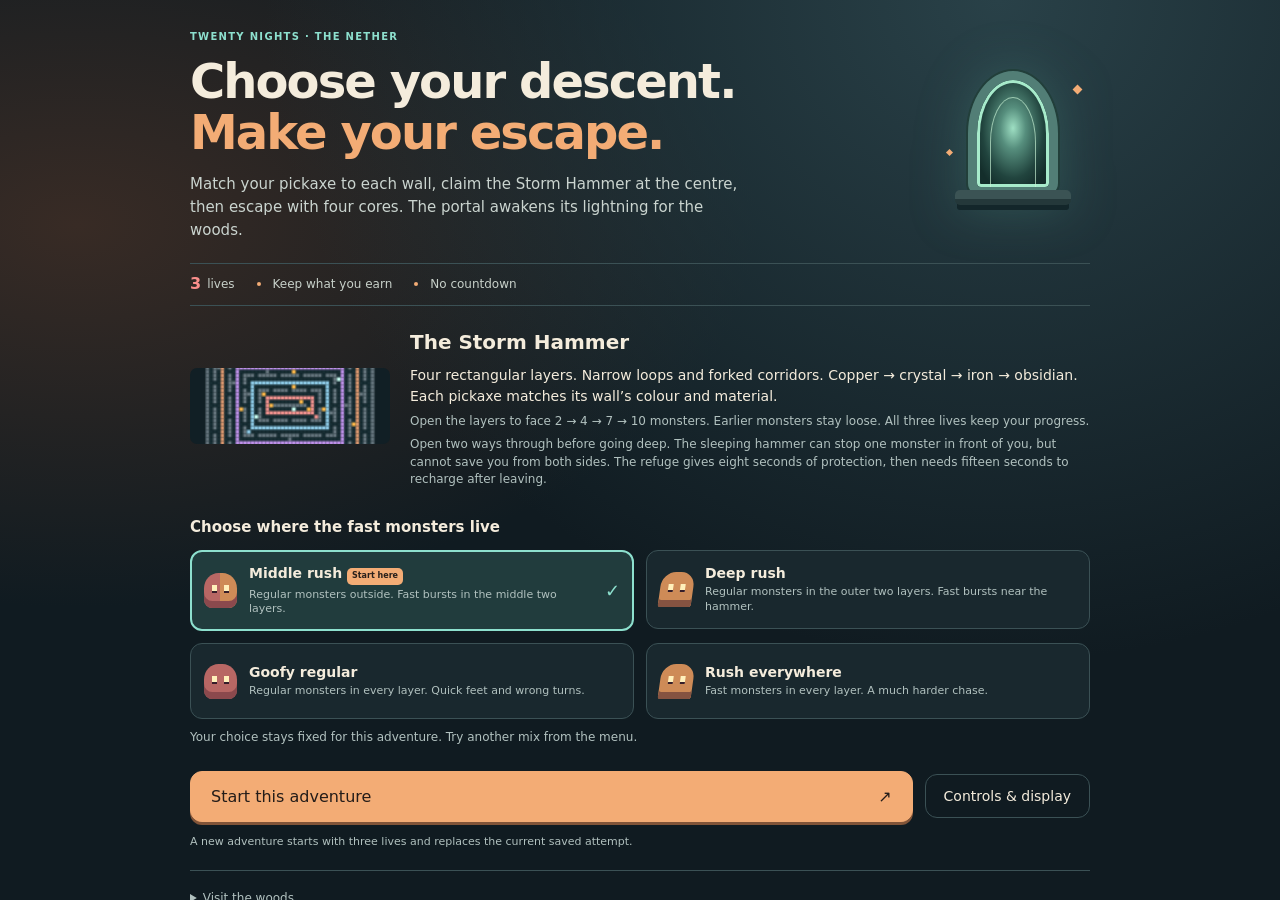
==== commit 063f6cc2: "Add Storm Hammer escape, layer music and selectable middle rush Apply player feedback with an eight-" ====
--- a/index.html
+++ b/index.html
@@ -3,7 +3,7 @@
 <head>
 <meta charset="utf-8">
 <meta name="viewport" content="width=device-width,initial-scale=1,maximum-scale=1,user-scalable=no">
-<title>Fourfold Maze · Twenty Nights</title>
+<title>Storm Hammer · Twenty Nights</title>
 <!-- A PNG, deliberately: an inline <svg> in a data: URI is an injection vector,
      and a public-share scan refuses the whole page over it. Raster can't carry script. -->
 <link rel="icon" type="image/png" href="[data-uri]">
@@ -816,6 +816,28 @@
 .nCombinedMap{display:flex;gap:20px;align-items:center}.nCombinedMap .nMapPreview{width:200px;flex:none}.nCombinedMap h2{font-size:20px;margin:0 0 8px}.nCombinedMap p{margin:6px 0;line-height:1.5}
 @media(max-width:600px){.nCombinedMap{display:block}.nCombinedMap .nMapPreview{display:none}}
 
+/* Storm Hammer trial: controls remain beside the board on iPad. */
+.nMixedIcon{background:linear-gradient(90deg,#b86764 50%,#ce8b57 50%)}
+.nMixHint{margin-top:10px!important}
+.nPursuerCardBody .nRecommended{display:inline-block;margin:4px 0 0;font-size:8px}
+#nTool[data-material="copper"]{color:#ffd3ac;border-color:#dc986f;background:#493329}
+#nTool[data-material="crystal"]{color:#e7d4ff;border-color:#bd90e8;background:#382c4a}
+#nTool[data-material="iron"]{color:#d7f3ff;border-color:#8cc9e5;background:#233c49}
+#nTool[data-material="obsidian"]{color:#ffc6cc;border-color:#f0928e;background:#442d3c}
+#nRefuge[data-state="protected"]{color:#bcfff0;border-color:#8de0ce;background:#17473e}
+#nRefuge[data-state="recharging"],#nRefuge[data-state="spent"]{color:#ffcc9c;border-color:#a8744c;background:#3a2b28}
+.nHammerBar{display:flex;align-items:center;gap:14px;justify-content:space-between;padding:8px 0 5px}
+.nHammerDetails{display:flex;flex-direction:column;gap:3px;min-width:0}
+.nHammerDetails b{font-size:12px;color:#d5eaff}
+.nHammerDetails span{font-size:10px;line-height:1.35;color:var(--n-muted)}
+.nHammerButton{flex:none;min-width:114px;min-height:48px;padding:10px 12px;background:#253f64;border-color:#7baee7;color:#e2f3ff;font-size:14px;touch-action:manipulation}
+.nHammerButton[data-ready="true"]{box-shadow:0 0 15px #6ca8f22b,0 3px 0 #11263e}
+.nHammerButton:disabled{opacity:.65}
+.nWoodsReward{width:100%;margin:0 0 14px;min-height:52px}
+.nether-active #cv{width:min(calc(100vw - 20px),calc(100dvh - 320px),640px);height:min(calc(100vw - 20px),calc(100dvh - 320px),640px)}
+@media(max-width:620px){.nHammerBar{gap:9px}.nHammerDetails b{font-size:11px}.nHammerDetails span{font-size:9px}.nHammerButton{min-width:104px;font-size:12px}}
+@media(max-height:540px) and (orientation:landscape){.nether-active #cv{width:min(calc(100dvh - 26px),calc(55vw - 22px),640px);height:min(calc(100dvh - 26px),calc(55vw - 22px),640px)}}
+
 
 .nCombinedMap{display:flex;gap:20px;align-items:center}.nCombinedMap .nMapPreview{width:200px;flex:none}.nCombinedMap h2{font-size:20px;margin:0 0 8px}.nCombinedMap p{margin:6px 0;line-height:1.5}@media(max-width:600px){.nCombinedMap{display:block}.nCombinedMap .nMapPreview{display:none}}
 </style>
@@ -831,21 +853,26 @@
 
 <header id="nHud" class="nUi hidden">
   <div class="nHudTop">
-    <div class="nHudIdentity"><span class="nEyebrow">TWENTY NIGHTS</span><h1 id="nHeading">Into the Nether</h1><p id="nMode">The Fourfold Maze · Goofy regular</p></div>
+    <div class="nHudIdentity"><span class="nEyebrow">TWENTY NIGHTS</span><h1 id="nHeading">Into the Nether</h1><p id="nMode">The Storm Hammer · Middle rush</p></div>
     <div class="nHudButtons"><button id="nPause" class="nButton nButtonSmall" type="button">Pause</button><button id="nCameraToggle" class="nButton nButtonSmall nButtonQuiet" type="button" aria-label="Zoom in on the board" aria-pressed="false">Zoom</button><button id="nSettingsOpen" class="nButton nButtonSmall nButtonQuiet" type="button" aria-haspopup="dialog" aria-controls="nSettings">Settings</button></div>
   </div>
   <div class="nStatusRow" aria-label="Attempt status">
     <span id="nLives" class="nLifeBadge" aria-label="3 of 3 lives"><span aria-hidden="true">♥ ♥ ♥</span><span class="nSrOnly">3 of 3 lives</span></span>
     <span id="nTool" class="nStatusBadge">Pickaxe needed</span>
     <span id="nBeacons" class="nStatusBadge">0 / 4 cores</span>
+    <span id="nRefuge" class="nStatusBadge" aria-label="Refuge protection">Refuge ready · 8s</span>
     <span id="nThreat" class="nStatusBadge nThreatBadge" data-state="contained">Hunter contained</span>
   </div>
   <ol id="nObjectives" class="nObjectives" aria-label="Your route through the Nether">
     <li id="nObjectiveTool" data-state="current"><span aria-hidden="true">1</span>Upgrade</li>
     <li id="nObjectiveBreach" data-state="waiting"><span aria-hidden="true">2</span>Go deeper</li>
-    <li id="nObjectiveBeacons" data-state="waiting"><span aria-hidden="true">3</span>Collect cores</li>
+    <li id="nObjectiveBeacons" data-state="waiting"><span aria-hidden="true">3</span>Cores + hammer</li>
     <li id="nObjectiveExit" data-state="waiting"><span aria-hidden="true">4</span>Escape</li>
   </ol>
+  <div class="nHammerBar" aria-label="Hammer controls">
+    <div class="nHammerDetails"><b id="nHammerState">Storm Hammer awaits at the centre</b><span id="nHammerHint">Carry it out to awaken its lightning.</span></div>
+    <button id="nHammer" class="nButton nHammerButton" type="button" disabled aria-describedby="nHammerHint">Swing ↑</button>
+  </div>
 </header>
 
 <div id="stage">
@@ -880,8 +907,8 @@
 </div>
 
 <section id="nHelp" class="nUi hidden" aria-label="What to do next">
-  <p id="nMessage" role="status" aria-live="polite">Find the golden pickaxe. Choose your way through.</p>
-  <div class="nBoardLegend" aria-label="Board legend"><span><i class="nLegendRefuge" aria-hidden="true"></i>Safe refuge</span><span><i class="nLegendBrick" aria-hidden="true"></i>1 · Copper wall</span><span><i class="nLegendCrystal" aria-hidden="true"></i>2 · Crystal wall</span><span><i class="nLegendIron" aria-hidden="true"></i>3 · Iron wall</span><span><i class="nLegendObsidian" aria-hidden="true"></i>4 · Obsidian wall</span></div>
+  <p id="nMessage" role="status" aria-live="polite">Find the copper pickaxe. Choose your way through.</p>
+  <div class="nBoardLegend" aria-label="Board legend"><span><i class="nLegendRefuge" aria-hidden="true"></i>Refuge · 8s shield</span><span><i class="nLegendBrick" aria-hidden="true"></i>Copper wall</span><span><i class="nLegendCrystal" aria-hidden="true"></i>Crystal wall</span><span><i class="nLegendIron" aria-hidden="true"></i>Iron wall</span><span><i class="nLegendObsidian" aria-hidden="true"></i>Obsidian wall</span></div>
   <p id="nControlHint" class="nHint">Drag to move · tap a wall to mine · move to cancel</p>
   <p id="nStorage" class="nStorage" role="status"></p>
 </section>
@@ -904,25 +931,28 @@
 <section id="title" class="overlay nTitle nUi" aria-labelledby="nTitleHeading">
   <div class="nSetupShell">
     <header class="nSetupHeader">
-      <div><p class="nEyebrow">TWENTY NIGHTS · THE NETHER</p><h1 id="nTitleHeading">Choose your descent.<br><em>Make your escape.</em></h1><p class="nLead">Upgrade your pickaxe, collect four cores and reach the portal. Connected openings let the monsters through too.</p></div>
+      <div><p class="nEyebrow">TWENTY NIGHTS · THE NETHER</p><h1 id="nTitleHeading">Choose your descent.<br><em>Make your escape.</em></h1><p class="nLead">Match your pickaxe to each wall, claim the Storm Hammer at the centre, then escape with four cores. The portal awakens its lightning for the woods.</p></div>
       <div class="nPortalMark" aria-hidden="true"><span class="nPortalCore"></span><span class="nPortalSpark nSparkOne"></span><span class="nPortalSpark nSparkTwo"></span><span class="nPortalStep"></span></div>
     </header>
     <div class="nRules" aria-label="Rules shared by every challenge"><span><b>3</b> lives</span><span>Keep what you earn</span><span>No countdown</span></div>
-    <div id="nContinuePanel" class="nContinuePanel hidden"><div class="nSavedDetails"><b>One adventure is waiting.</b><p id="nSavedSummary">Continue with your remaining lives and openings.</p><label for="nSavedMoment">One moment to remember <span>(optional)</span></label><textarea id="nSavedMoment" rows="2" maxlength="500" placeholder="The part where…"></textarea><p id="nSavedExportStatus" role="status">Download notes before trying another chase. Nothing is sent.</p></div><div class="nSavedActions"><button id="nResume" class="nButton nButtonTeal" type="button">Continue adventure</button><button id="nSavedDownloadNotes" class="nButton nButtonQuiet" type="button">Download notes for this adventure</button></div></div>
+    <div id="nContinuePanel" class="nContinuePanel hidden"><div class="nSavedDetails"><b>One adventure is waiting.</b><p id="nSavedSummary">Continue with your remaining lives and openings.</p><label for="nSavedMoment">One moment to remember <span>(optional)</span></label><textarea id="nSavedMoment" rows="2" maxlength="500" placeholder="The chase, music or hammer moment where…"></textarea><p id="nSavedExportStatus" role="status">Download notes before trying another chase. Nothing is sent.</p></div><div class="nSavedActions"><button id="nResume" class="nButton nButtonTeal" type="button">Continue adventure</button><button id="nSavedDownloadNotes" class="nButton nButtonQuiet" type="button">Download notes for this adventure</button></div></div>
     <section class="nFieldset nMapFieldset" aria-label="Your fixed maze">
-      <div class="nCombinedMap"><span class="nMapPreview" aria-hidden="true"><canvas id="nPreview-rectangular-descent-v1" width="160" height="124"></canvas></span><div><h2>The Fourfold Maze</h2><p>Four rectangular layers. Narrow loops and forked corridors. Copper → crystal → iron → obsidian.</p><p class="nHint">Open the layers to face 2 → 4 → 7 → 10 monsters. Earlier monsters stay loose. All three lives keep your progress.</p><p class="nHint">When the pack patrols, make your opening. Before entering the deepest layer, open two ways through. Use Overview to plan, then zoom in to steer.</p></div></div>
+      <div class="nCombinedMap"><span class="nMapPreview" aria-hidden="true"><canvas id="nPreview-rectangular-descent-v1" width="160" height="124"></canvas></span><div><h2>The Storm Hammer</h2><p>Four rectangular layers. Narrow loops and forked corridors. Copper → crystal → iron → obsidian. Each pickaxe matches its wall’s colour and material.</p><p class="nHint">Open the layers to face 2 → 4 → 7 → 10 monsters. Earlier monsters stay loose. All three lives keep your progress.</p><p class="nHint">Open two ways through before going deep. The sleeping hammer can stop one monster in front of you, but cannot save you from both sides. The refuge gives eight seconds of protection, then needs fifteen seconds to recharge after leaving.</p></div></div>
     </section>
     <fieldset class="nFieldset">
-      <legend> Choose a chase</legend>
+      <legend>Choose where the fast monsters live</legend>
       <div class="nPursuerChoices">
-        <label class="nPursuerCard"><input type="radio" name="nPursuer" id="nPursuerHunter" value="goofy" checked><span class="nPursuerCardBody"><span class="nEnemyIcon nHunterIcon" aria-hidden="true"></span><span><b>Goofy regular</b><small>Quick feet, different routes and silly wrong turns.</small></span><span class="nChoiceTick" aria-hidden="true">✓</span></span></label>
-        <label class="nPursuerCard"><input type="radio" name="nPursuer" id="nPursuerRunner" value="runner"><span class="nPursuerCardBody"><span class="nEnemyIcon nRunnerIcon" aria-hidden="true"></span><span><b>Tracking rush</b><small>Staggered bursts, much faster than you. Find a loop.</small></span><span class="nChoiceTick" aria-hidden="true">✓</span></span></label>
+        <label class="nPursuerCard"><input type="radio" name="nPursuer" id="nPursuerMiddle" value="middle" checked><span class="nPursuerCardBody"><span class="nEnemyIcon nMixedIcon" aria-hidden="true"></span><span><b>Middle rush <span class="nRecommended">Start here</span></b><small>Regular monsters outside. Fast bursts in the middle two layers.</small></span><span class="nChoiceTick" aria-hidden="true">✓</span></span></label>
+        <label class="nPursuerCard"><input type="radio" name="nPursuer" id="nPursuerDeep" value="deep"><span class="nPursuerCardBody"><span class="nEnemyIcon nRunnerIcon" aria-hidden="true"></span><span><b>Deep rush</b><small>Regular monsters in the outer two layers. Fast bursts near the hammer.</small></span><span class="nChoiceTick" aria-hidden="true">✓</span></span></label>
+        <label class="nPursuerCard"><input type="radio" name="nPursuer" id="nPursuerHunter" value="goofy"><span class="nPursuerCardBody"><span class="nEnemyIcon nHunterIcon" aria-hidden="true"></span><span><b>Goofy regular</b><small>Regular monsters in every layer. Quick feet and wrong turns.</small></span><span class="nChoiceTick" aria-hidden="true">✓</span></span></label>
+        <label class="nPursuerCard"><input type="radio" name="nPursuer" id="nPursuerRunner" value="runner"><span class="nPursuerCardBody"><span class="nEnemyIcon nRunnerIcon" aria-hidden="true"></span><span><b>Rush everywhere</b><small>Fast monsters in every layer. A much harder chase.</small></span><span class="nChoiceTick" aria-hidden="true">✓</span></span></label>
       </div>
+      <p class="nMixHint nHint">Your choice stays fixed for this adventure. Try another mix from the menu.</p>
     </fieldset>
     <div class="nLaunchRow"><button id="nStart" class="nButton nButtonPrimary" type="button">Start this adventure <span aria-hidden="true">↗</span></button><button id="nSetupSettings" class="nButton nButtonQuiet" type="button" aria-haspopup="dialog" aria-controls="nSettings">Controls &amp; display</button></div>
     <p id="nTitleNote" class="nFinePrint">A new adventure starts with three lives and replaces the current saved attempt.</p>
     <details class="nWoodsDetails"><summary>Visit the woods</summary><div><button class="nButton nButtonQuiet" id="startBtn" type="button">Play the original woods</button><button class="nButton nButtonQuiet hidden" id="contBtn" type="button">Continue Day <span id="contDay"></span></button><button class="nButton nButtonQuiet" id="howBtn" type="button">How the woods work</button><button class="nButton nButtonQuiet" id="fbBtn" type="button">Woods feedback</button></div></details>
-    <p class="nLocalNote">Four-layer trial · one reusable pickaxe · your choices shape what comes next</p>
+    <p class="nLocalNote">Four-layer trial · one Storm Hammer · your choices shape what comes next</p>
   </div>
 </section>
 
@@ -994,7 +1024,7 @@
     <fieldset class="nFieldset nCameraFieldset"><legend>Board view</legend><div class="nSegmented"><label><input id="nCameraWhole" name="nCamera" value="whole" type="radio" checked><span>Whole maze</span></label><label><input id="nCameraClose" name="nCamera" value="close" type="radio"><span>Close camera</span></label></div><p class="nHint">Close camera makes you and the tiles bigger.</p></fieldset>
     <label class="nSettingRow"><span><b>High contrast</b><small>Stronger outlines for walls, hazards and characters.</small></span><input id="nContrast" type="checkbox" role="switch"></label>
     <label class="nSettingRow"><span><b>Reduced motion</b><small>Fewer flashes and moving decorations.</small></span><input id="nReducedMotion" type="checkbox" role="switch"></label>
-    <div class="nSettingRow"><span><b>Game sounds</b><small>Visual warnings are always shown.</small></span><button id="nSound" class="nButton nButtonSmall" type="button" aria-pressed="true">Sound on</button></div>
+    <div class="nSettingRow"><span><b>Spooky beats &amp; sounds</b><small>The music grows more intense as you go deeper. Visual warnings stay on.</small></span><button id="nSound" class="nButton nButtonSmall" type="button" aria-pressed="true">Sound on</button></div>
     <footer class="nDialogActions"><button id="nSettingsDone" class="nButton nButtonPrimary" type="button">Done</button><button id="nMenu" class="nButton nButtonQuiet" type="button">Save &amp; menu</button></footer>
   </div>
 </section>
@@ -1004,7 +1034,7 @@
     <h2 id="nReturnTitle">Caught. Still in the game.</h2><p id="nReturnLine">Take a breath. Choose your next way through.</p>
     <div id="nReturnLives" class="nReturnLives">♥ ♥ <span>♡</span><small>2 lives left</small></div>
     <div class="nKeptBox"><b>You kept what you earned</b><p id="nReturnKept">Pickaxe · 1 opening · 1 core</p></div>
-    <p class="nHint">The opening is still there. So are the monsters.</p>
+    <p class="nHint">The openings and monsters stay. You have eight seconds of refuge protection to make your next move.</p>
     <button id="nReturnContinue" class="nButton nButtonTeal" type="button">Continue from refuge</button>
   </div>
 </section>
@@ -1012,11 +1042,12 @@
   <div class="nDialogCard nEndCard">
     <p id="nEndEyebrow" class="nEyebrow">YOUR ADVENTURE</p><div class="nEndEmblem" aria-hidden="true">✦</div>
     <h2 id="nEndTitle">You made it through.</h2><p id="nEndLine">Four cores carried out. A path you made yourself.</p>
-    <p id="nEndStats" class="nEndStats">The Fourfold Maze · Goofy regular · 2 lives left</p>
+    <p id="nEndStats" class="nEndStats">The Storm Hammer · Middle rush · 2 lives left</p>
+    <button id="nReturnWoods" class="nButton nButtonTeal nWoodsReward hidden" type="button">Take the lightning hammer into the woods ↗</button>
     <div class="nEndActions"><button id="nReplay" class="nButton nButtonPrimary" type="button">Retry this challenge</button><button id="nEndMenu" class="nButton nButtonQuiet" type="button">Compare chase choices</button></div>
     <form id="nFeedback" class="nFeedback">
-      <fieldset class="nFieldset"><legend>Which layer had the best chase? Was ten monsters exciting or too crowded?</legend><div class="nFeelings"><label><input id="nFeelFun" name="nFeeling" type="radio" value="fun"><span>Fun</span></label><label><input id="nFeelTense" name="nFeeling" type="radio" value="tense"><span>Tense</span></label><label><input id="nFeelUnfair" name="nFeeling" type="radio" value="unfair"><span>Unfair</span></label></div></fieldset>
-      <label class="nNoteLabel" for="nFeedbackNote">Tell us about one moment <span>(optional)</span></label><textarea id="nFeedbackNote" rows="2" maxlength="500" placeholder="The part where…"></textarea>
+      <fieldset class="nFieldset"><legend>Which monster mix felt best? Did the music, refuge and hammer make your escape exciting or unfair?</legend><div class="nFeelings"><label><input id="nFeelFun" name="nFeeling" type="radio" value="fun"><span>Fun</span></label><label><input id="nFeelTense" name="nFeeling" type="radio" value="tense"><span>Tense</span></label><label><input id="nFeelUnfair" name="nFeeling" type="radio" value="unfair"><span>Unfair</span></label></div></fieldset>
+      <label class="nNoteLabel" for="nFeedbackNote">Tell us about one moment <span>(optional)</span></label><textarea id="nFeedbackNote" rows="2" maxlength="500" placeholder="The chase, music or hammer moment where…"></textarea>
       <div class="nFeedbackFooter"><span id="nFeedbackStatus" role="status">Stays here. Nothing is sent.</span><button id="nDownloadNotes" class="nButton nButtonSmall" type="button">Download notes</button></div>
     </form>
   </div>
@@ -1027,9 +1058,9 @@
 /* ═══════════════ 1 · CONSTANTS & STATE ═══════════════ */
 const SAFE_MODE = false;   /*SAFE_FLAG*/              // flipped by tools/build-artifact.js --safe
 const store = {                                        // localStorage that can never crash the game
-  get(k){ try{ return localStorage.getItem("tn.d4trial1." + k); }catch(e){ return null; } },
-  set(k,v){ try{ localStorage.setItem("tn.d4trial1." + k,v); }catch(e){} },
-  del(k){ try{ localStorage.removeItem("tn.d4trial1." + k); }catch(e){} },
+  get(k){ try{ return localStorage.getItem("tn.stormtrial1." + k); }catch(e){ return null; } },
+  set(k,v){ try{ localStorage.setItem("tn.stormtrial1." + k,v); }catch(e){} },
+  del(k){ try{ localStorage.removeItem("tn.stormtrial1." + k); }catch(e){} },
 };
 const TEST = new URLSearchParams(location.search).has("test")
           || location.hash === "#test"
@@ -1672,6 +1703,7 @@
   return S.t < DAY_LEN() * .25 ? "morning" : "day";
 }
 function musicTick(){
+  if(document.hidden||NetherTrial.isActive()){if(AC&&MUS.master){MUS.master.gain.cancelScheduledValues(AC.currentTime);MUS.master.gain.setValueAtTime(0,AC.currentTime);MUS.next=AC.currentTime+.1;}return;}
   if (!AC || !MUS.master) return;
   const want = muted ? 0 : .85 * musVol();            // louder than before, and player-controlled
   MUS.master.gain.setTargetAtTime(want, AC.currentTime, .25);
@@ -1904,7 +1936,7 @@
     stoneSeen:S.stoneSeen, towerSeen:S.towerSeen, pips:S.pips,
     walls, stumps, minedRocks, fires, bushes, traps, wrecks, chests, deepNodes,
     deep:S.deep, deepSeen:S.deepSeen, deepStock:S.deepStock, deepDay:S.deepDay, torchSeen:S.torchSeen,
-    ironSword:S.ironSword,
+    ironSword:S.ironSword, stormHammer:!!S.stormHammer,
     emeralds:S.emeralds, angry:S.angry, stolen:S.stolen, villageSeen:S.villageSeen,
     kills:S.kills, brutesDown:S.brutesDown, builtCount:S.builtCount, trades:S.trades,
     lstage:S.lstage, lload:S.lload, alexHome:S.alexHome, flame:S.flame,
@@ -1971,7 +2003,7 @@
     S.deepSeen = !!d.deepSeen;
     S.deepStock = d.deepStock === undefined ? 3 : Math.max(0, Math.min(3, d.deepStock|0));
     S.deepDay = d.deepDay|0;
-    S.ironSword = !!d.ironSword; S.torchSeen = !!d.torchSeen;
+    S.ironSword = !!d.ironSword; S.stormHammer=!!d.stormHammer; S.torchSeen = !!d.torchSeen;
     S.emeralds = Math.max(0, Math.floor(d.emeralds || 0));
     S.angry = Math.max(0, Math.floor(d.angry || 0));
     S.stolen = Math.max(0, Math.floor(d.stolen || 0));
@@ -2110,6 +2142,30 @@
   if (!S.stoneSeen){ S.stoneSeen = true; bark("New builds: STONE wall, SPIKE and MUD!"); }
   refreshHUD();
 }
+// This reward exists only in the Storm Hammer copy's isolated woods save.
+function stormWoodsAttack(){
+  if(!S.stormHammer||!S.running||S.hero.cd>0||S.hero.daze>0)return false;
+  const h=S.hero,targets=S.monsters.filter(m=>Math.hypot(m.fx-h.fx,m.fy-h.fy)<=3.2)
+    .sort((a,b)=>Math.hypot(a.fx-h.fx,a.fy-h.fy)-Math.hypot(b.fx-h.fx,b.fy-h.fy));
+  const first=targets[0];if(!first)return false;
+  h.cd=.9;h.lunge=1;h.lx=first.fx-h.fx;h.ly=first.fy-h.fy;
+  // The charged reward chains to at most three nearby targets in the woods.
+  let previous={fx:h.fx,fy:h.fy};
+  for(const m of targets.slice(0,3)){
+    S.tracers.push({x1:previous.fx+.5,y1:previous.fy+.5,x2:m.fx+.5,y2:m.fy+.5,life:.24,lightning:true});
+    if(m.plates>0)m.plates=Math.max(0,m.plates-2);
+    hitMonster(m,3,'lightning');previous=m;
+  }
+  snd.gem();return true;
+}
+function drawStormWoodsHammer(){
+  if(!S.stormHammer)return;
+  ctx.save();ctx.translate(14,-3);ctx.rotate(-.25-S.hero.lunge*.5);
+  ctx.fillStyle='#142135';ctx.fillRect(-3,-1,6,20);ctx.fillStyle='#bb8c50';ctx.fillRect(-1,0,2,17);
+  ctx.fillStyle='#7291ad';ctx.fillRect(-11,-12,22,12);ctx.strokeStyle='#d1f7ff';ctx.lineWidth=2;ctx.strokeRect(-11,-12,22,12);
+  ctx.strokeStyle='#a7f6ff';ctx.beginPath();ctx.moveTo(2,-11);ctx.lineTo(-3,-6);ctx.lineTo(2,-6);ctx.lineTo(-2,-1);ctx.stroke();ctx.restore();
+}
+
 function updateHero(dt){
   const h = S.hero;
   h.cd = Math.max(0, h.cd - dt); h.iframe = Math.max(0, h.iframe - dt);
@@ -2275,7 +2331,7 @@
     }
   }
   // auto-sword: nearest monster in reach, no buttons, no targeting
-  if (h.cd <= 0){
+  if (h.cd <= 0 && !stormWoodsAttack()){
     // SOFT TARGETS FIRST: never waste a swing on armour while something killable is in reach.
     let best = null, bd = 1.35, plated = null, pd = 1.35;
     for (const m of S.monsters){
@@ -4428,9 +4484,9 @@
   }
   // tower darts
   for (const tr of S.tracers){
-    ctx.strokeStyle = PAL.dart; ctx.globalAlpha = Math.max(0, tr.life*7);
+    ctx.strokeStyle = tr.lightning ? "#a7f6ff" : PAL.dart; ctx.globalAlpha = Math.min(1, Math.max(0, tr.life*7));
     ctx.lineWidth = 2; ctx.beginPath();
-    ctx.moveTo(tr.x1*TILE, tr.y1*TILE); ctx.lineTo(tr.x2*TILE, tr.y2*TILE); ctx.stroke();
+    ctx.moveTo(tr.x1*TILE,tr.y1*TILE); if(tr.lightning){const mx=(tr.x1+tr.x2)*TILE/2,my=(tr.y1+tr.y2)*TILE/2;ctx.lineTo(mx+4,my-4);ctx.lineTo(mx-4,my+4);} ctx.lineTo(tr.x2*TILE,tr.y2*TILE);ctx.stroke();
     ctx.globalAlpha = 1;
   }
   // hero — Steve, bright blue (pale when hungry), springy hop
@@ -4488,6 +4544,7 @@
       ctx.beginPath(); ctx.moveTo(-6,-5.5); ctx.lineTo(6,5.5); ctx.stroke();
       ctx.globalAlpha = 1; ctx.restore();
     }
+    drawStormWoodsHammer();
     const my = hs*.22;                                 // …and a mouth, only for Steve
     ctx.strokeStyle = PAL.pupil; ctx.lineWidth = 1.6; ctx.beginPath();
     if (h.joy > 0){ ctx.moveTo(-4, my-1); ctx.quadraticCurveTo(0, my+3.5, 4, my-1); }
@@ -4905,9 +4962,11 @@
   perimeter(17,17,27,19,'.');
   for(const l of layers)perimeter(l.x1,l.y1,l.x2,l.y2,l.tile);
   // Refuge uses an existing corner loop, with two independently usable exits.
-  const refuge={x1:1,x2:3,y1:32,y2:35};
+  const refuge={x1:1,x2:1,y1:34,y2:34};
+  // A small refuge never seals the corner. This bypass also stays one cell wide.
+  map[at(2,33)]='.';map[at(3,34)]='.';
   return {...NETHER_LAYOUT_CATALOGUE[0],width,height,map,layers,
-    start:{x:1,y:34},goal:{x:43,y:1},refuge,refugeWait:{x:1,y:30},
+    hammer:{x:23,y:19},start:{x:1,y:34},goal:{x:43,y:1},refuge,refugeWait:{x:1,y:30},
     recoveryExits:[{x:1,y:31},{x:4,y:35}],
     upgrades:[{x:3,y:3,tier:1,label:'Copper pickaxe'},{x:37,y:7,tier:2,label:'Crystal pickaxe'},{x:11,y:25,tier:3,label:'Iron pickaxe'},{x:29,y:21,tier:4,label:'Obsidian pickaxe'}],
     cores:[{id:'ember',x:5,y:29,tier:1,label:'Ember core'},{id:'crystal',x:35,y:11,tier:2,label:'Crystal core'},{id:'iron',x:13,y:21,tier:3,label:'Iron core'},{id:'deep',x:23,y:19,tier:4,label:'Deep core'}],
@@ -4925,11 +4984,13 @@
     ]};
 }
 
-  const BUILD='TN-D4-2026-10-22-rectangular-2';
-  const SAVE_KEY='tn.d4.rectangular.v1',PREF_KEY='tn.d4.rectangular.preferences.v1';
+  const BUILD='TN-D5-2026-10-23-storm-hammer-1';
+  const SAVE_KEY='tn.d5.storm.v1',PREF_KEY='tn.d5.storm.preferences.v1';
   const HERO_SPEED=4.6,MINE_TIME=1.8;
   const MATERIALS={b:{tier:1,name:'copper brick'},c:{tier:2,name:'crystal stone'},d:{tier:3,name:'iron block'},e:{tier:4,name:'obsidian slab'}};
   const PURSUERS=[
+    {id:'middle',name:'Rush in the middle',description:'Normal outside, rush monsters in crystal and iron layers.'},
+    {id:'deep',name:'Rush deeper down',description:'Normal outside, rush monsters in iron and obsidian layers.'},
     {id:'goofy',name:'Goofy regular',description:'Quick feet, late turns. They sometimes choose the wrong way.'},
     {id:'runner',name:'Tracking rush',description:'A warning, a much faster chase, then time to catch your breath.'}
   ];
@@ -4943,7 +5004,9 @@
   const preferences=()=>({...prefs});
   const options=()=>({layouts:[layout()],pursuers:PURSUERS.map(p=>({...p}))});
   const inRefuge=(x,y)=>x>=scene.refuge.x1-.5&&x<scene.refuge.x2+.5&&y>=scene.refuge.y1-.5&&y<scene.refuge.y2+.5;
-  const walkableCell=(x,y,monster=false,voidTarget=null)=>Number.isInteger(x)&&Number.isInteger(y)&&inB(x,y)&&!(monster&&inRefuge(x,y))&&(state.map[idx(x,y)]==='.'||(!monster&&idx(x,y)===voidTarget&&state.map[idx(x,y)]==='v'));
+  const refugeActive=()=>!!state&&inRefuge(state.hero.x,state.hero.y)&&state.refuge.remaining>0&&state.refuge.cooldown<=0;
+  const enemyKind=(mode,layer)=>mode==='runner'||mode==='middle'&&(layer===2||layer===3)||mode==='deep'&&layer>=3?'runner':'goofy';
+  const walkableCell=(x,y,monster=false,voidTarget=null)=>Number.isInteger(x)&&Number.isInteger(y)&&inB(x,y)&&(state.map[idx(x,y)]==='.'||(!monster&&idx(x,y)===voidTarget&&state.map[idx(x,y)]==='v'));
   function route(entity,tx,ty,monster=false) {
     if(!Number.isInteger(tx)||!Number.isInteger(ty)||!inB(tx,ty))return null;
     const count=N*ROWS,end=idx(tx,ty),targetVoid=!monster&&state.map[end]==='v'?end:null;
@@ -5000,11 +5063,149 @@
     return null;
   }
 
+/* A D-minor descent: a steady tablet-speaker beat acquires shadows and
+   syncopation as the hero physically enters each rectangular layer. */
+  const netherScore={context:null,master:null,noise:null,voices:new Set(),playing:false,next:0,step:0,bpm:80};
+  function netherMusicStage(){
+    const h=state?.hero;
+    const depth=h?scene.layers.filter(l=>h.x>l.x1&&h.x<l.x2&&h.y>l.y1&&h.y<l.y2).length:0;
+    const escape=!!state?.hammer?.collected;
+    return {depth,bpm:80+depth*12+(escape?8:0),escape};
+  }
+  function musicState(){return {...netherMusicStage(),playing:netherScore.playing};}
+  function stopNetherMusic(){
+    if(netherScore.master){
+      const t=netherScore.context.currentTime;
+      netherScore.master.gain.cancelScheduledValues(t);
+      netherScore.master.gain.setValueAtTime(0,t);
+    }
+    for(const voice of netherScore.voices){
+      try{voice.source.stop();}catch(error){}
+      for(const node of voice.nodes)try{node.disconnect();}catch(error){}
+    }
+    netherScore.voices.clear();netherScore.playing=false;netherScore.next=0;netherScore.step=0;
+  }
+  function netherVoice(source,nodes,when,duration){
+    const voice={source,nodes:[source,...nodes]};
+    netherScore.voices.add(voice);
+    source.onended=()=>{
+      netherScore.voices.delete(voice);
+      for(const node of voice.nodes)try{node.disconnect();}catch(error){}
+    };
+    source.start(when);source.stop(when+duration+.015);
+  }
+  function netherTone(when,freq,duration,type,volume,to=null){
+    const o=AC.createOscillator(),g=AC.createGain();
+    o.type=type;o.frequency.setValueAtTime(freq,when);
+    if(to)o.frequency.exponentialRampToValueAtTime(to,when+duration);
+    g.gain.setValueAtTime(.0001,when);
+    g.gain.exponentialRampToValueAtTime(volume,when+Math.min(.018,duration*.2));
+    g.gain.exponentialRampToValueAtTime(.0001,when+duration);
+    o.connect(g);g.connect(netherScore.master);netherVoice(o,[g],when,duration);
+  }
+  function netherDrum(when,duration,frequency,volume){
+    const source=AC.createBufferSource(),filter=AC.createBiquadFilter(),g=AC.createGain();
+    source.buffer=netherScore.noise;filter.type='highpass';filter.frequency.value=frequency;
+    g.gain.setValueAtTime(.0001,when);g.gain.exponentialRampToValueAtTime(volume,when+.004);
+    g.gain.exponentialRampToValueAtTime(.0001,when+duration);
+    source.connect(filter);filter.connect(g);g.connect(netherScore.master);
+    netherVoice(source,[filter,g],when,duration);
+  }
+  function netherBeat(when,step,stage){
+    const beat=step%8,bar=Math.floor(step/8)%4,d=stage.depth,root=146.832;
+    // Kick and snare keep the beat recognisable even on a small iPad speaker.
+    if(beat===0||beat===4||(d>=3&&beat===7)){
+      netherTone(when,135,.18,'sine',.34,45);
+      netherTone(when,230,.09,'triangle',.10,90);
+    }
+    if(beat===2||beat===6){
+      netherDrum(when,.10,850,.12);netherTone(when,190,.07,'triangle',.065,125);
+    }
+    if((beat%2===1&&d>=1)||d>=3)netherDrum(when,.035,5500,.023+(beat%2)*.012);
+    if(beat===0||beat===4){
+      const bass=root/2*(bar===3?Math.pow(2,7/12):1);
+      netherTone(when,bass,.24,'triangle',.11);netherTone(when,bass*2,.18,'sine',.045);
+    }
+    // A restrained minor motif grows denser; the same theme survives each layer.
+    const motif=[0,7,3,10,0,7,1,3];
+    if(beat===1||beat===5||(d>=2&&beat%2===1)){
+      const semitone=motif[(step+bar)%motif.length];
+      netherTone(when,root*Math.pow(2,semitone/12),.36,'sine',.07);
+      if(d>=2)netherTone(when,root*2*Math.pow(2,semitone/12),.16,'triangle',.022);
+    }
+    if(beat===0){
+      netherTone(when,root,.9,'sine',.045);
+      netherTone(when,root*Math.pow(2,3/12),.9,'sine',.025);
+      if(d>=3)netherTone(when,root*Math.pow(2,(bar%2?6:1)/12),.7,'sine',.018);
+    }
+    if(stage.escape&&beat===7)netherTone(when,root*4,.12,'triangle',.025,root*3);
+  }
+  function updateNetherMusic(dt){
+    const stage=netherMusicStage();
+    const volume=typeof musVol==='function'?Math.max(0,Math.min(1,musVol())):1;
+    const allowed=active&&state?.status==='playing'&&!state.paused&&!state.awaitingReturn
+      &&!document.hidden&&!muted&&prefs.music!==false&&volume>0&&AC&&AC.state==='running';
+    if(!allowed){if(netherScore.playing||netherScore.voices.size)stopNetherMusic();return;}
+    try{
+      if(netherScore.context!==AC){
+        stopNetherMusic();netherScore.context=AC;
+        netherScore.master=AC.createGain();netherScore.master.gain.value=0;
+        netherScore.master.connect(AC.destination);
+        netherScore.noise=AC.createBuffer(1,Math.ceil(AC.sampleRate*.2),AC.sampleRate);
+        const samples=netherScore.noise.getChannelData(0);
+        // Separate deterministic noise must not consume the gameplay RNG.
+        let seed=7391;for(let i=0;i<samples.length;i++){seed=(Math.imul(seed,1664525)+1013904223)>>>0;samples[i]=seed/2147483648-1;}
+      }
+      const now=AC.currentTime;
+      if(!netherScore.playing){netherScore.next=now+.025;netherScore.step=0;netherScore.bpm=stage.bpm;netherScore.playing=true;}
+      netherScore.bpm+=(stage.bpm-netherScore.bpm)*Math.min(1,Math.max(0,Number.isFinite(dt)?dt:0)*2);
+      netherScore.master.gain.setTargetAtTime(.24*volume,now,.08);
+      // A resumed/backgrounded frame starts from now; never replay a backlog.
+      if(netherScore.next<now-.10)netherScore.next=now+.025;
+      let count=0;
+      while(netherScore.next<now+.10&&count++<4){
+        netherBeat(netherScore.next,netherScore.step,stage);
+        netherScore.next+=30/netherScore.bpm;netherScore.step=(netherScore.step+1)%32;
+      }
+    }catch(error){stopNetherMusic();}
+  }
+
+  function updateRefuge(dt){
+    const r=state.refuge,inside=inRefuge(state.hero.x,state.hero.y);
+    if(r.inside&&!inside){r.cooldown=15;r.remaining=0;state.events.push({type:'refuge-left',time:state.elapsed});}
+    else if(r.cooldown>0){r.cooldown=Math.max(0,r.cooldown-dt);if(r.cooldown===0&&!inside)r.remaining=8;}
+    if(!inside&&r.cooldown===0)r.remaining=8;
+    if(inside&&r.cooldown===0&&r.remaining>0){r.remaining=Math.max(0,r.remaining-dt);if(r.remaining===0)state.message='Refuge shield spent. Leave it to recharge; monsters can catch you here now.';}
+    r.inside=inside;
+  }
+  function faceHammer(dx,dy){
+    if(!state||Math.hypot(dx,dy)<.01)return;
+    state.hammer.faceX=Math.abs(dx)>=Math.abs(dy)?Math.sign(dx):0;
+    state.hammer.faceY=Math.abs(dx)>=Math.abs(dy)?0:Math.sign(dy);
+  }
+  function swingHammer(direction=null){
+    if(!active||!state||state.status!=='playing'||state.paused||state.awaitingReturn||state.recovery>0||!state.hammer.collected||state.hammer.cooldown>0)return false;
+    if(direction&&Number.isFinite(direction.x)&&Number.isFinite(direction.y))faceHammer(direction.x,direction.y);
+    const h=state.hero,hammer=state.hammer;
+    hammer.cooldown=1.1;hammer.swing=.24;
+    const candidates=state.enemies.filter(e=>{
+      const dx=e.x-h.x,dy=e.y-h.y,d=Math.hypot(dx,dy);
+      if(!e.released||d>1.35||dx*hammer.faceX+dy*hammer.faceY<=0||Math.abs(dx*hammer.faceY-dy*hammer.faceX)>.65)return false;
+      for(let t=0;t<=1;t+=.1)if(!walkableCell(Math.round(h.x+dx*t),Math.round(h.y+dy*t)))return false;
+      return true;
+    }).sort((a,b)=>Math.hypot(a.x-h.x,a.y-h.y)-Math.hypot(b.x-h.x,b.y-h.y));
+    const hit=candidates[0];if(hit){hit.stun=.85;hit.path=[];}
+    state.events.push({type:'hammer-swing',enemy:hit?.id||null,faceX:hammer.faceX,faceY:hammer.faceY,time:state.elapsed});
+    state.message=hit?'One monster stunned. The other side is still dangerous!':'Heavy swing. Lightning sleeps until you cross the exit.';
+    snd.hammer();persist();syncUI();return true;
+  }
+
   function aim(x,y){
     if(!active||state.status!=='playing'||state.paused||state.awaitingReturn||state.recovery>0||!Number.isInteger(x)||!Number.isInteger(y)||!inB(x,y))return false;
+    faceHammer(x-state.hero.x,y-state.hero.y);
     const cell=idx(x,y),tile=state.map[cell],material=MATERIALS[tile];
     if(material){
-      if(state.upgrade<material.tier){state.message='Find pickaxe upgrade '+material.tier+' before opening '+material.name+'.';syncUI();return false;}
+      if(state.upgrade<material.tier){state.message='Find the '+scene.layers[material.tier-1].name+' pickaxe before opening '+material.name+'.';syncUI();return false;}
       if(inRefuge(state.hero.x,state.hero.y)){state.message='Step out of the blue refuge before mining.';syncUI();return false;}
       if(state.mining?.cell===cell)return true;
       let chosen=null;
@@ -5016,7 +5217,7 @@
       state.message='Opening '+material.name+'. Monsters can use this passage too. Tap floor to cancel.';
     }else{
       const p=route(state.hero,x,y);
-      if(!p){if(tile==='#'){state.message='Dark basalt stays solid. Look for walls marked 1 to 4.';syncUI();}return false;}
+      if(!p){if(tile==='#'){state.message='Dark basalt stays solid. Look for coloured material walls.';syncUI();}return false;}
       state.mining=null;state.target={x,y};state.hero.path=p;
       if(tile==='v')state.message='Purple void costs a life. Tap safe ground to turn back.';
       if(x===GOAL.x&&y===GOAL.y&&!state.cores.every(c=>c.collected))state.message='The exit needs all four cores. Bring them here on foot.';
@@ -5032,13 +5233,13 @@
     }
   }
   function lose(reason){
-    if(state.status!=='playing'||state.awaitingReturn||state.recovery>0||inRefuge(state.hero.x,state.hero.y))return;
+    if(state.status!=='playing'||state.awaitingReturn||state.recovery>0||refugeActive())return;
     state.losses.push({cause:reason,x:state.hero.x,y:state.hero.y,time:Math.round(state.elapsed*100)/100});
-    state.lives--;state.returns++;state.lastLoss=reason;
+    stopNetherMusic();state.lives--;state.returns++;state.lastLoss=reason;
     state.mining=null;state.target=null;state.hero.path=[];pointerId=null;
     if(state.lives===0){state.status='lost';state.message='Three lives used. Your notes can help shape the next adventure.';}
     else{
-      state.hero.x=START.x;state.hero.y=START.y;state.recovery=.75;state.awaitingReturn=true;
+      state.hero.x=START.x;state.hero.y=START.y;state.refuge={remaining:8,cooldown:0,inside:true};state.recovery=.75;state.awaitingReturn=true;
       state.message=(reason==='void'?'A void fall.':'Caught.')+' Your maze, tool, cores and openings stay. The monsters stay too.';
     }
     persist();syncUI();
@@ -5046,7 +5247,7 @@
   function resumeRecovery(){
     if(!active||!state.awaitingReturn||state.status!=='playing')return false;
     state.awaitingReturn=false;state.paused=false;
-    state.message='Safe in the blue refuge. Watch the monsters, then choose one of its two exits.';
+    state.message='Eight seconds of refuge shield. Choose your route; leaving starts a fifteen-second recharge.';
     persist();syncUI();return true;
   }
   function random(){state.rng=(Math.imul(state.rng,1664525)+1013904223)>>>0;return state.rng/4294967296;}
@@ -5060,15 +5261,16 @@
         if(p){e.path=p;e.released=true;e.wake=.85;state.events.push({type:'released',enemy:e.id,layer:e.layer,time:state.elapsed});state.message=e.name+' can reach your side now!';saveClock=1;snd.nope();}
       }
       if(!e.released)continue;
+      if(e.stun>0){e.stun=Math.max(0,e.stun-dt);continue;}
       if(e.wake>0){e.wake=Math.max(0,e.wake-dt);continue;}
       const order=scene.enemies.findIndex(v=>v.id===e.id);
       // Distinct targets stop the crowd becoming one identical train. Scatter
       // is periodic movement only: no timed monster releases or speed growth.
       const scattering=state.elapsed%16>=12||(e.role==='roamer'&&(state.elapsed+order*2)%14<4);
       const ahead=e.role==='flanker'&&h.path.length?h.path[Math.min(7,h.path.length-1)]:null;
-      const target=inRefuge(h.x,h.y)||scattering?patrol[order%patrol.length]:ahead!==null?{x:ahead%N,y:Math.floor(ahead/N)}:{x:Math.round(h.x),y:Math.round(h.y)};
+      const target=refugeActive()||scattering?patrol[order%patrol.length]:ahead!==null?{x:ahead%N,y:Math.floor(ahead/N)}:{x:Math.round(h.x),y:Math.round(h.y)};
       let speed=4.85;
-      if(state.pursuer==='runner'){
+      if(e.kind==='runner'){
         e.phaseTime-=dt;
         if(e.phaseTime<=0){
           const next={stalk:['windup',.7],windup:['burst',1.1],burst:['rest',1.3],rest:['stalk',2.4]}[e.phase];
@@ -5088,14 +5290,15 @@
           }
         }
       }
-      if(!inRefuge(h.x,h.y)&&Math.hypot(h.x-e.x,h.y-e.y)<.55){lose('caught');return;}
+      if(!refugeActive()&&Math.hypot(h.x-e.x,h.y-e.y)<.55){lose('caught');return;}
       move(e,dt,speed);
-      if(!inRefuge(h.x,h.y)&&Math.hypot(h.x-e.x,h.y-e.y)<.55){lose('caught');return;}
+      if(!refugeActive()&&Math.hypot(h.x-e.x,h.y-e.y)<.55){lose('caught');return;}
     }
   }
   function step(dt){
     if(!active||!state||state.status!=='playing'||state.paused||state.awaitingReturn||!Number.isFinite(dt)||dt<=0)return;
-    dt=Math.min(.05,dt);state.elapsed+=dt;
+    dt=Math.min(.05,dt);state.elapsed+=dt;updateNetherMusic(dt);
+    state.hammer.cooldown=Math.max(0,state.hammer.cooldown-dt);state.hammer.swing=Math.max(0,state.hammer.swing-dt);
     if(state.recovery>0){state.recovery=Math.max(0,state.recovery-dt);return;}
     replan-=dt;let repath=replan<=0;
     if(repath){
@@ -5103,7 +5306,8 @@
       if(state.target&&state.hero.path.length)state.hero.path=route(state.hero,state.target.x,state.target.y)||[];
       if(state.mining&&state.hero.path.length){const end=state.hero.path[state.hero.path.length-1];state.hero.path=route(state.hero,end%N,Math.floor(end/N))||[];}
     }
-    move(state.hero,dt,HERO_SPEED);
+    if(state.hero.path.length){const next=state.hero.path[0];faceHammer(next%N-state.hero.x,Math.floor(next/N)-state.hero.y);}
+    move(state.hero,dt,HERO_SPEED*(state.hammer.swing>0?.4:1));updateRefuge(dt);
     if(state.map[idx(Math.round(state.hero.x),Math.round(state.hero.y))]==='v'){lose('void');return;}
     for(const u of scene.upgrades)if(state.upgrade===u.tier-1&&Math.hypot(state.hero.x-u.x,state.hero.y-u.y)<.2){
       state.upgrade=u.tier;state.events.push({type:'upgrade',tier:u.tier,time:state.elapsed});state.message=u.label+' ready. Tap matching walls to open a permanent passage.';saveClock=1;snd.gem();
@@ -5119,21 +5323,22 @@
         }
       }
     }
+    if(!state.hammer.collected&&Math.hypot(state.hero.x-scene.hammer.x,state.hero.y-scene.hammer.y)<.2){state.hammer.collected=true;state.events.push({type:'hammer-collected',time:state.elapsed});state.message='Storm Hammer found! Swing at one monster ahead. Its lightning awakens only at the exit.';saveClock=1;snd.gem();}
     updatePursuers(dt,repath);
     if(state.status!=='playing'||state.awaitingReturn)return;
     for(const c of state.cores)if(!c.collected&&Math.hypot(state.hero.x-c.x,state.hero.y-c.y)<.2){
       c.collected=true;state.events.push({type:'core',core:c.id,time:state.elapsed});saveClock=1;snd.gem();
       state.message=state.cores.every(v=>v.collected)?'All four cores collected! Walk to the green exit.':c.label+' collected. Keep it, even if you are caught.';
     }
-    if(state.cores.every(c=>c.collected)&&Math.hypot(state.hero.x-GOAL.x,state.hero.y-GOAL.y)<.2){
-      state.status='won';state.events.push({type:'escaped-on-foot',x:state.hero.x,y:state.hero.y,time:state.elapsed});
-      state.message='All four cores carried out. You escaped on foot!';state.hero.path=[];state.target=null;saveClock=1;snd.gem();
+    if(state.cores.every(c=>c.collected)&&state.hammer.collected&&Math.hypot(state.hero.x-GOAL.x,state.hero.y-GOAL.y)<.2){
+      state.status='won';state.hammer.charged=true;store.set('tn.storm-hammer','charged');stopNetherMusic();state.events.push({type:'escaped-on-foot',x:state.hero.x,y:state.hero.y,time:state.elapsed});
+      state.message='The portal charges your Storm Hammer! Return to the woods and unleash its lightning.';state.hero.path=[];state.target=null;saveClock=1;snd.gem();
     }
     saveClock+=dt;if(saveClock>=1){persist();saveClock=0;}syncUI();
   }
   function persist(){if(!state)return false;try{localStorage.setItem(SAVE_KEY,JSON.stringify(state));storageOK=true;return true;}catch(error){storageOK=false;return false;}}
   function validAttempt(v){
-    if(!v||v.version!==4||v.build!==BUILD||v.layout!==scene.id||!PURSUERS.some(p=>p.id===v.pursuer)||!['practice','woods'].includes(v.origin)
+    if(!v||v.version!==5||v.build!==BUILD||v.layout!==scene.id||!PURSUERS.some(p=>p.id===v.pursuer)||!['practice','woods'].includes(v.origin)
       ||!['playing','won','lost'].includes(v.status)||!Number.isInteger(v.lives)||v.lives<0||v.lives>3||![0,1,2,3,4].includes(v.upgrade)
       ||(v.status==='lost')!==(v.lives===0)||!Array.isArray(v.map)||v.map.length!==CELL_COUNT)return false;
     if(v.map.some((t,i)=>t!==scene.map[i]&&!(MATERIALS[scene.map[i]]?.tier<=v.upgrade&&t==='.')))return false;
@@ -5141,12 +5346,14 @@
     const path=p=>Array.isArray(p)&&p.length<=CELL_COUNT&&p.every(i=>Number.isInteger(i)&&i>=0&&i<CELL_COUNT&&(v.map[i]==='.'||v.target&&i===idx(v.target.x,v.target.y)&&v.map[i]==='v'));
     const body=p=>point(p)&&path(p.path)&&(v.map[idx(Math.round(p.x),Math.round(p.y))]==='.'||p===v.hero&&v.status==='lost'&&v.map[idx(Math.round(p.x),Math.round(p.y))]==='v');
     const pref=p=>p&&Object.keys(defaults).every(k=>typeof p[k]==='boolean');
-    if(!body(v.hero)||!Array.isArray(v.enemies)||v.enemies.length!==scene.enemies.length||v.enemies.some((e,i)=>!body(e)||e.id!==scene.enemies[i].id||e.layer!==scene.enemies[i].layer||e.role!==scene.enemies[i].role||typeof e.released!=='boolean'||inRefuge(e.x,e.y)
+    if(!body(v.hero)||!Array.isArray(v.enemies)||v.enemies.length!==scene.enemies.length||v.enemies.some((e,i)=>!body(e)||e.id!==scene.enemies[i].id||e.layer!==scene.enemies[i].layer||e.role!==scene.enemies[i].role||typeof e.released!=='boolean'||e.kind!==enemyKind(v.pursuer,e.layer)||!Number.isFinite(e.stun)||e.stun<0||e.stun>.85
       ||!['stalk','windup','burst','rest'].includes(e.phase)||!Number.isFinite(e.phaseTime)||e.phaseTime<0||e.phaseTime>2.4||!Number.isFinite(e.wake)||e.wake<0||e.wake>.85||!Number.isFinite(e.notice)||e.notice<0||e.notice>1||typeof e.wrongTurn!=='boolean'))return false;
+    if(!v.hammer||typeof v.hammer.collected!=='boolean'||typeof v.hammer.charged!=='boolean'||v.hammer.charged!==(v.status==='won')||v.hammer.charged&&!v.hammer.collected||![v.hammer.cooldown,v.hammer.swing,v.hammer.faceX,v.hammer.faceY].every(Number.isFinite)||v.hammer.cooldown<0||v.hammer.cooldown>1.1||v.hammer.swing<0||v.hammer.swing>.24||Math.abs(v.hammer.faceX)+Math.abs(v.hammer.faceY)!==1||!Number.isInteger(v.hammer.faceX)||!Number.isInteger(v.hammer.faceY))return false;
+    if(!v.refuge||![v.refuge.remaining,v.refuge.cooldown].every(Number.isFinite)||v.refuge.remaining<0||v.refuge.remaining>8||v.refuge.cooldown<0||v.refuge.cooldown>15||typeof v.refuge.inside!=='boolean')return false;
     if(!Number.isFinite(v.recovery)||v.recovery<0||v.recovery>.75||!Number.isFinite(v.elapsed)||v.elapsed<0||!Number.isInteger(v.returns)||v.returns!==3-v.lives||typeof v.message!=='string'||typeof v.paused!=='boolean'||typeof v.awaitingReturn!=='boolean')return false;
     if(v.awaitingReturn&&(v.status!=='playing'||v.lives>=3||v.recovery<=0||v.hero.x!==START.x||v.hero.y!==START.y))return false;
     if(!Array.isArray(v.cores)||v.cores.length!==scene.cores.length||v.cores.some((c,i)=>c.id!==scene.cores[i].id||c.x!==scene.cores[i].x||c.y!==scene.cores[i].y||typeof c.collected!=='boolean'))return false;
-    if(v.status==='won'&&(!v.cores.every(c=>c.collected)||Math.hypot(v.hero.x-GOAL.x,v.hero.y-GOAL.y)>=.2))return false;
+    if(v.status==='won'&&(!v.hammer.collected||!v.cores.every(c=>c.collected)||Math.hypot(v.hero.x-GOAL.x,v.hero.y-GOAL.y)>=.2))return false;
     if(!Array.isArray(v.losses)||v.losses.length!==v.returns||v.losses.some(l=>!point(l)||!['caught','void'].includes(l.cause)||!Number.isFinite(l.time)))return false;
     if(!Number.isInteger(v.breaches)||v.breaches!==v.map.filter((t,i)=>t==='.'&&MATERIALS[scene.map[i]]).length)return false;
     if(!pref(v.preferences)||!pref(v.initialPreferences)||!Array.isArray(v.settingChanges)||!Array.isArray(v.events)||typeof v.attemptId!=='string'||typeof v.startedAt!=='string'||!Number.isInteger(v.rng)||v.rng<0||v.rng>4294967295)return false;
@@ -5156,22 +5363,22 @@
   }
   function savedAttempt(){try{const saved=JSON.parse(localStorage.getItem(SAVE_KEY));return validAttempt(saved)?saved:null;}catch(error){return null;}}
   function resume(){const saved=savedAttempt();if(!saved)return false;state=saved;prefs={...state.preferences};state.paused=true;active=true;S.running=false;replan=0;pointerId=null;syncUI();return true;}
-  function leave(){persist();active=false;S.running=false;pointerId=null;syncUI();}
+  function leave(){stopNetherMusic();persist();active=false;S.running=false;pointerId=null;syncUI();}
   function replay(){return start(state?state.origin:'practice',state?{pursuer:state.pursuer}:{});}
-  function setPaused(value){if(!active||!state)return;state.paused=!!value;pointerId=null;persist();syncUI();}
+  function setPaused(value){if(!active||!state)return;state.paused=!!value;if(state.paused)stopNetherMusic();pointerId=null;persist();syncUI();}
   function setPreferences(changes){
     const changed={};for(const k of Object.keys(defaults))if(typeof changes?.[k]==='boolean'&&prefs[k]!==changes[k]){changed[k]={from:prefs[k],to:changes[k]};prefs[k]=changes[k];}
     if(active&&state){state.preferences={...prefs};if(Object.keys(changed).length)state.settingChanges.push({time:state.elapsed,changed});persist();}
     try{localStorage.setItem(PREF_KEY,JSON.stringify(prefs));}catch(error){}syncUI();return preferences();
   }
   function notesFor(attempt,feedback={},recordedAs=null){
-    return JSON.stringify({game:'Twenty Nights — Fourfold Maze',version:4,build:BUILD,
-      question:'Which layer had the best chase? Was ten monsters exciting or too crowded?',
-      trialDefaults:{layers:4,monsters:10,cores:4,lives:3,tool:'reusable tiers',heroSpeed:HERO_SPEED,mineSeconds:MINE_TIME,patrolCycle:{chaseSeconds:12,patrolSeconds:4},goofy:{speed:4.85,noticeSeconds:1,wrongTurnChance:.30},runner:{stalk:3.7,warningSeconds:.7,burst:8.2,burstSeconds:1.1,recovery:2.4,recoverySeconds:1.3}},
+    return JSON.stringify({game:'Twenty Nights — Storm Hammer',version:5,build:BUILD,
+      question:'How did the refuge, spooky music and hammer escape feel? Which monster mix was best?',
+      trialDefaults:{layers:4,monsters:10,cores:4,lives:3,tool:'colour-matched reusable materials',refuge:{shield:8,recharge:15},hammer:{lightning:'portal only',stun:.85,cooldown:1.1},heroSpeed:HERO_SPEED,mineSeconds:MINE_TIME,patrolCycle:{chaseSeconds:12,patrolSeconds:4},goofy:{speed:4.85,noticeSeconds:1,wrongTurnChance:.30},runner:{stalk:3.7,warningSeconds:.7,burst:8.2,burstSeconds:1.1,recovery:2.4,recoverySeconds:1.3}},
       comparison:'Same authored map, goals and roster. Chase package changes; this is not a pure speed comparison.',
       attempt:attempt?{id:attempt.attemptId,startedAt:attempt.startedAt,layout:attempt.layout,pursuer:attempt.pursuer,status:attempt.status,
         recordedAs:recordedAs||(attempt.status==='won'?'escaped-on-foot':attempt.status==='lost'?'three-lives-used':'in-progress'),
-        lives:attempt.lives,upgrade:attempt.upgrade,cores:attempt.cores,breaches:attempt.breaches,losses:attempt.losses,events:attempt.events,
+        lives:attempt.lives,upgrade:attempt.upgrade,hammer:attempt.hammer,refuge:attempt.refuge,monsterMix:attempt.enemies.map(e=>({id:e.id,layer:e.layer,kind:e.kind})),cores:attempt.cores,breaches:attempt.breaches,losses:attempt.losses,events:attempt.events,
         openings:attempt.map.flatMap((tile,i)=>tile==='.'&&MATERIALS[scene.map[i]]?[{x:i%N,y:Math.floor(i/N),tier:MATERIALS[scene.map[i]].tier}]:[]),
         elapsed:Math.round(attempt.elapsed),initialPreferences:attempt.initialPreferences,preferences:attempt.preferences,settingChanges:attempt.settingChanges}:null,feedback},null,2);
   }
@@ -5181,14 +5388,22 @@
     return saved?notesFor(saved,feedback,saved.status==='playing'?'stopped-for-comparison':null):null;
   }
   function start(origin='practice',selection={}){
-    const pursuer=PURSUERS.some(p=>p.id===selection.pursuer)?selection.pursuer:'goofy';
-    state={version:4,build:BUILD,attemptId:Date.now().toString(36)+'-'+Math.random().toString(36).slice(2,9),startedAt:new Date().toISOString(),origin,status:'playing',layout:scene.id,pursuer,lives:3,upgrade:0,map:scene.map.slice(),preferences:{...prefs},initialPreferences:{...prefs},settingChanges:[],events:[],rng:20261022,
-      hero:{...START,path:[]},enemies:scene.enemies.map((e,i)=>({...e,path:[],released:false,wake:0,phase:'stalk',phaseTime:.4+(i%5)*.5,notice:(i%5)*.2,wrongTurn:false})),
+    const pursuer=PURSUERS.some(p=>p.id===selection.pursuer)?selection.pursuer:'middle';
+    stopNetherMusic();
+    state={version:5,build:BUILD,attemptId:Date.now().toString(36)+'-'+Math.random().toString(36).slice(2,9),startedAt:new Date().toISOString(),origin,status:'playing',layout:scene.id,pursuer,lives:3,upgrade:0,map:scene.map.slice(),preferences:{...prefs},initialPreferences:{...prefs},settingChanges:[],events:[],rng:20261022,
+      hammer:{collected:false,charged:false,cooldown:0,swing:0,faceX:0,faceY:-1},refuge:{remaining:8,cooldown:0,inside:true},
+      hero:{...START,path:[]},enemies:scene.enemies.map((e,i)=>({...e,kind:enemyKind(pursuer,e.layer),stun:0,path:[],released:false,wake:0,phase:'stalk',phaseTime:.4+(i%5)*.5,notice:(i%5)*.2,wrongTurn:false})),
       cores:scene.cores.map(c=>({...c,collected:false})),breaches:0,losses:[],mining:null,target:null,paused:false,recovery:0,awaitingReturn:false,elapsed:0,returns:0,
-      message:'Find pickaxe 1 in the outer loop. Choose your own opening through the copper wall.'};
+      message:'Find the copper-coloured pickaxe in the outer loop. Choose your own opening through the copper wall.'};
     active=true;S.running=false;replan=0;saveClock=0;pointerId=null;persist();syncUI();return view();
   }
   function enterFromWoods(){const day=S.day;S.day=20;save();S.day=day;store.set('tn.woods-complete',store.get('tn.save'));return start('woods');}
+  function returnToWoods(){
+    if(!state||state.status!=='won'||!state.hammer.charged)return false;
+    const fromWoods=state.origin==='woods';leave();
+    if(fromWoods&&load())continueGame();else newGame();
+    S.stormHammer=true;save();bark('STORM HAMMER CHARGED! Approach a monster to fire lightning.',5200);return true;
+  }
   const hasSaved=()=>!!savedAttempt();
   let settingsOpen=false,settingsWasPaused=false,focusBack=null,lastModal=null;
   const put=(id,value)=>{if($(id).textContent!==value)$(id).textContent=value;};
@@ -5200,7 +5415,7 @@
     for(const id of ['top','bottom','actionRow','stage'])$(id).inert=!!current||setup;
     if(current!==lastModal){
       lastModal=current;
-      const target={nSettings:'nSettingsClose',nReturn:'nReturnContinue',nEnd:'nReplay'}[current];
+      const target={nSettings:'nSettingsClose',nReturn:'nReturnContinue',nEnd:state?.status==='won'?'nReturnWoods':'nReplay'}[current];
       if(target)$(target).focus?.();
     }
   }
@@ -5235,11 +5450,24 @@
     const lit=state.cores.filter(b=>b.collected).length,e=state.enemies.find(e=>e.released&&e.phase==='burst')||state.enemies.find(e=>e.released&&e.phase==='windup')||state.enemies.find(e=>e.released)||state.enemies[0];
     put('nMode',scene.name+' · '+PURSUERS.find(p=>p.id===state.pursuer).name+(state.origin==='woods'?' · After Night 20':''));
     put('nLives','♥'.repeat(state.lives)+'♡'.repeat(3-state.lives)+'  '+state.lives+'/3');$('nLives').setAttribute('aria-label',state.lives+' of 3 lives');
-    put('nTool',state.upgrade?'Pickaxe '+state.upgrade+'/4':'Pickaxe needed');put('nBeacons',lit===4?'4/4 · Exit open':lit+'/4 cores');
+    const toolName=['','Copper','Crystal','Iron','Obsidian'][state.upgrade];
+    put('nTool',toolName?toolName+' pickaxe':'Pickaxe needed');$('nTool').dataset.material=toolName.toLowerCase();
+    put('nBeacons',lit===4&&state.hammer.collected?'4/4 · Portal ready':lit+'/4 cores');
+    const h=state.hammer,face=h.faceY<0?'↑':h.faceY>0?'↓':h.faceX<0?'←':'→';
+    const faceName=h.faceY<0?'up':h.faceY>0?'down':h.faceX<0?'left':'right';
+    $('nHammer').disabled=!h.collected||h.cooldown>0||state.paused||state.awaitingReturn||state.status!=='playing';
+    put('nHammer',h.cooldown>0?'Ready in '+h.cooldown.toFixed(1)+'s':'Swing '+face);
+    $('nHammer').setAttribute('aria-label','Swing hammer '+faceName+(h.cooldown>0?', recharging':''));
+    $('nHammer').dataset.ready=String(h.collected&&h.cooldown<=0);
+    put('nHammerState',!h.collected?'Storm Hammer awaits at the centre':h.charged?'Lightning awakened!':'Storm Hammer · lightning asleep');
+    put('nHammerHint',h.collected?'Facing '+faceName+' '+face+' · one monster per swing · lightning wakes at the portal.':'Claim it at the centre. Carry it out to awaken its lightning.');
+    const refuge=state.refuge;
+    put('nRefuge',refuge.inside&&refuge.remaining>0&&refuge.cooldown<=0?'Shield '+Math.ceil(refuge.remaining)+'s':refuge.inside&&refuge.remaining<=0?'Shield spent · leave refuge':refuge.cooldown>0?'Refuge recharge '+Math.ceil(refuge.cooldown)+'s':'Refuge ready · 8s');
+    $('nRefuge').dataset.state=refuge.inside&&refuge.remaining>0&&refuge.cooldown<=0?'protected':refuge.inside&&refuge.remaining<=0?'spent':refuge.cooldown>0?'recharging':'ready';
     const released=state.enemies.filter(e=>e.released).length;
     const threat=!e.released?'All contained':e.wake>0?'Waking up':e.phase==='windup'?'Winding up!':e.phase==='burst'?'Rushing!':e.phase==='rest'?'Catching breath':'Hunting';
     put('nThreat',released+'/10 awake · '+(released&&state.elapsed%16>=12?'Patrolling · make an opening':state.pursuer==='goofy'&&released?'Goofy chase':threat));$('nThreat').dataset.state=!e.released?'contained':e.phase==='windup'?'warning':'hunting';
-    const stages=[state.upgrade>=1,state.upgrade===4,lit===4,state.status==='won'];let first=true;
+    const stages=[state.upgrade>=1,state.upgrade===4,lit===4&&state.hammer.collected,state.status==='won'];let first=true;
     ['nObjectiveTool','nObjectiveBreach','nObjectiveBeacons','nObjectiveExit'].forEach((id,i)=>{
       $(id).dataset.state=stages[i]?'done':first?'current':'waiting';if(!stages[i])first=false;
     });
@@ -5247,18 +5475,19 @@
     put('nPause',state.paused?'Resume':'Pause');put('nCameraToggle',prefs.closeView?'Overview':'Zoom');
     $('nCameraToggle').setAttribute('aria-pressed',String(prefs.closeView));
     $('nCameraToggle').setAttribute('aria-label',prefs.closeView?'Show the whole maze':'Zoom in on the board');
-    put('nControlHint','Drag or tap to move · tap a numbered wall to mine · touch cores to collect'+(prefs.dodge?' · Dodge on':''));
+    put('nControlHint','Drag or tap to move · match pickaxe and wall colour · Space or Swing to hit'+(prefs.dodge?' · Dodge on':''));
     put('nStorage',storageOK?'Autosaved on this browser.':'Saving unavailable — keep this tab open.');$('nStorage').dataset.state=storageOK?'ok':'error';
     if(state.awaitingReturn){
       put('nReturnTitle',state.lastLoss==='void'?'A fall. Another chance.':'Caught. Still in the game.');
-      put('nReturnLine',state.lastLoss==='void'?'Purple cracks mark the void. Your next route can go around it.':'Watch where the pursuer waits. The blue refuge gives you time to plan.');
+      put('nReturnLine',state.lastLoss==='void'?'Purple cracks mark the void. Your next route can go around it.':'Watch where the monsters wait. You have eight seconds of refuge protection after you continue.');
       put('nReturnLives','♥'.repeat(state.lives)+'♡'.repeat(3-state.lives)+' · '+state.lives+' lives left');
-      put('nReturnKept',(state.upgrade?'Pickaxe tier '+state.upgrade:'Pickaxe still to find')+' · '+state.breaches+' openings · '+lit+'/4 cores');
+      put('nReturnKept',(toolName?toolName+' pickaxe':'Pickaxe still to find')+' · '+state.breaches+' openings · '+lit+'/4 cores'+(state.hammer.collected?' · Storm Hammer':''));
     }
     if(state.status!=='playing'){
       $('nEnd').dataset.outcome=state.status;
-      put('nEndTitle',state.status==='won'?'You made it through.':'Three lives. One more idea?');
-      put('nEndLine',state.status==='won'?'Four cores carried through the exit on foot.':scene.hint);
+      $('nReturnWoods').classList.toggle('hidden',state.status!=='won');
+      put('nEndTitle',state.status==='won'?'The storm is yours.':'Three lives. One more idea?');
+      put('nEndLine',state.status==='won'?'You carried the hammer and four cores to the portal. Lightning has awakened. Take it into the woods!' :scene.hint);
       put('nEndStats',scene.name+' · '+PURSUERS.find(p=>p.id===state.pursuer).name+' · '+state.lives+' lives left · '+state.breaches+' openings · '+Math.round(state.elapsed)+'s played');
     }
     syncFocus();
@@ -5276,11 +5505,13 @@
     const canvas=$('nPreview-rectangular-descent-v1'),c=canvas.getContext('2d');if(!c)return;
     const s=layout(),scale=3,ox=(160-s.width*scale)/2,oy=(124-s.height*scale)/2;c.clearRect(0,0,160,124);
     for(let i=0;i<s.map.length;i++){c.fillStyle={'#':'#64747c',b:'#dc986f',c:'#bd90e8',d:'#8cc9e5',e:'#f0928e',v:'#b291dd','.':'#172d33'}[s.map[i]];c.fillRect(ox+(i%s.width)*scale,oy+Math.floor(i/s.width)*scale,scale,scale);}
-    for(const [p,color] of [[s.start,'#2c7be5'],[s.goal,'#7eefac'],...s.upgrades.map(p=>[p,'#ffe29b']),...s.cores.map(p=>[p,'#cafff3']),...s.enemies.map(p=>[p,'#ffb949'])]){c.fillStyle=color;c.fillRect(ox+p.x*scale,oy+p.y*scale,3,3);}
+    for(const [p,color] of [[s.start,'#2c7be5'],[s.goal,'#7eefac'],...s.upgrades.map(p=>[p,['','#dc986f','#bd90e8','#8cc9e5','#f0928e'][p.tier]]),...s.cores.map(p=>[p,'#cafff3']),...s.enemies.map(p=>[p,'#ffb949'])]){c.fillStyle=color;c.fillRect(ox+p.x*scale,oy+p.y*scale,3,3);}
   }
   function bindUI(){
-    $('nStart').addEventListener('click',()=>{audioInit();closeIntro();resetFeedback();start('practice',{pursuer:selected('nPursuer','goofy')});cv.focus?.();});
+    $('nStart').addEventListener('click',()=>{audioInit();closeIntro();resetFeedback();start('practice',{pursuer:selected('nPursuer','middle')});cv.focus?.();});
     $('nResume').addEventListener('click',()=>{audioInit();closeIntro();if(!resume())put('nTitleNote','The saved adventure could not be loaded. Choose a fresh challenge.');});
+    $('nHammer').addEventListener('click',()=>{audioInit();swingHammer();cv.focus?.();});
+    $('nReturnWoods').addEventListener('click',()=>{audioInit();returnToWoods();});
     $('nPause').addEventListener('click',()=>setPaused(!state.paused));
     for(const id of ['nSettingsOpen','nSetupSettings'])$(id).addEventListener('click',openSettings);
     for(const id of ['nSettingsClose','nSettingsDone'])$(id).addEventListener('click',closeSettings);
@@ -5319,7 +5550,42 @@
   const ring=(x,y,r,color,width=2,start=0,end=Math.PI*2)=>{ctx.beginPath();ctx.arc(x,y,r,start,end);ctx.strokeStyle=color;ctx.lineWidth=width;ctx.stroke();};
   const label=(value,x,y,color=pale,size=10)=>{ctx.font='bold '+size+'px system-ui';ctx.textAlign='center';ctx.textBaseline='middle';ctx.lineWidth=3;ctx.strokeStyle=ink;ctx.strokeText(value,x,y);ctx.fillStyle=color;ctx.fillText(value,x,y);};
   const point=p=>({x:(p.x+.5)*T,y:(p.y+.5)*T});
+  const materialKeys=['b','c','d','e'];
+  // Repeat the same material mark on wall and tool, so colour is never the only clue.
+  function materialMark(key,x,y,scale=1,color=ink){
+    ctx.save();ctx.translate(x,y);ctx.scale(scale,scale);
+    if(key==='b'){line([[-4,-2],[4,-2]],color,1.5);line([[-4,2],[4,2]],color,1.5);line([[0,-2],[0,2]],color,1.5);}
+    else if(key==='c')poly([[0,-5],[4,0],[0,5],[-4,0]],color);
+    else if(key==='d'){for(const dx of [-3,3])for(const dy of [-3,3])rect(dx-1,dy-1,2,2,color);}
+    else if(key==='e')line([[-4,4],[-1,-4],[1,4],[4,-4]],color,1.8);
+    ctx.restore();
+  }
+  function pickaxe(tier,x,y,scale=1,angle=-.4){
+    const key=materialKeys[tier-1]||'b', color=wallColors[key];
+    ctx.save();ctx.translate(x,y);ctx.rotate(angle);ctx.scale(scale,scale);
+    rect(-3,-2,6,20,ink);rect(-2,-2,4,18,'#bc7f47');rect(-2,11,4,3,'#553b33');
+    const heads={b:[[-13,-8],[5,-11],[14,-4],[12,1],[4,-4],[-10,-2]],c:[[-14,-5],[-7,-13],[5,-12],[15,-3],[10,1],[3,-5],[-8,-2]],d:[[-14,-10],[8,-10],[14,-6],[14,1],[8,1],[7,-3],[-14,-3]],e:[[-15,-4],[-8,-13],[1,-9],[7,-13],[15,-3],[10,2],[3,-4],[-7,-2]]};
+    poly(heads[key],color,ink);line([[-9,-7],[3,-8],[10,-4]],'#fff3ed',1);
+    materialMark(key,0,-6,.65);ctx.restore();
+  }
+  function stormHammer(x,y,scale=1,angle=0,charged=false){
+    ctx.save();ctx.translate(x,y);ctx.rotate(angle);ctx.scale(scale,scale);
+    rect(-4,-1,8,24,ink);rect(-2,-1,4,22,'#956841');
+    for(const yy of [4,9,14])line([[-2,yy],[2,yy+2]],'#e5b872',1.5);
+    poly([[-5,20],[0,25],[5,20],[0,17]],'#d6a757',ink);
+    poly([[-19,-16],[-13,-21],[-7,-17],[7,-17],[13,-21],[19,-16],[16,-2],[10,1],[-10,1],[-16,-2]],'#24354d',ink);
+    poly([[-15,-15],[-9,-17],[-7,-4],[-13,-3]],'#b8d8e6');
+    poly([[9,-17],[15,-15],[13,-3],[7,-4]],'#6b97ad');
+    line([[-12,-17],[-7,-14],[7,-14],[12,-17]],gold,2);
+    poly([[-6,-12],[0,-16],[6,-12],[5,-3],[0,0],[-5,-3]],charged?'#72d9fb':'#31506a','#81c3d8');
+    // A steady inlaid rune promises lightning; the uncharged hammer has no arcs.
+    poly([[1,-14],[-4,-7],[0,-7],[-1,-1],[5,-9],[1,-9]],charged?'#f3ffff':'#a0e1ed');
+    line([[-15,-3],[-10,0],[-5,0]],gold,1.5);line([[5,0],[10,0],[15,-3]],gold,1.5);
+    ctx.restore();
+  }
   const refuge=scene.refuge, safe=(x,y)=>x>=refuge.x1&&x<=refuge.x2&&y>=refuge.y1&&y<=refuge.y2;
+  const refugeState=state.refuge||{remaining:8,cooldown:0}, refugeActive=refugeState.remaining>0&&refugeState.cooldown<=0;
+  const hammer=state.hammer||{collected:false,charged:false,swing:0};
   ctx.save();ctx.lineJoin='round';ctx.lineCap='round';rect(0,0,cols*T,rows*T,'#201d29');
   const left=viewport?Math.max(0,Math.floor(viewport.x/T)):0, top=viewport?Math.max(0,Math.floor(viewport.y/T)):0;
   const right=viewport?Math.min(cols,Math.ceil((viewport.x+viewport.width)/T)):cols, bottom=viewport?Math.min(rows,Math.ceil((viewport.y+viewport.height)/T)):rows;
@@ -5329,7 +5595,7 @@
     rect(px+3,py+3,T-6,1,'rgba(185,155,161,.08)');
     rect(px+6+grain,py+20+(grain%5),4,1,'rgba(206,179,162,.12)');
     if(safe(x,y)){
-      rect(px,py,T,T,(x+y)%2?'#205b65':'#1c505d');
+      rect(px,py,T,T,refugeActive?'#1c505d':'#343546');
       rect(px+5,py+5,22,1,'rgba(145,243,219,.12)');
     }
     if(tile==='#'){
@@ -5342,7 +5608,7 @@
     }else if(tile==='c'){
       rect(px,py,T,T,'#322239');rect(px+2,py+2,28,28,hi?'#a185d1':'#67528b');
       poly([[px+3,py+4],[px+15,py+2],[px+29,py+11],[px+26,py+28],[px+12,py+30],[px+3,py+21]],'#8b6bb2','#3c2d52');
-      line([[px+5,py+7],[px+15,py+4],[px+26,py+12]],'#dbb7f6',2);label('2',px+16,py+17,'#fff0ff',10);
+      line([[px+5,py+7],[px+15,py+4],[px+26,py+12]],wallColors.c,2);materialMark('c',px+16,py+17,1,wallColors.c);
     }else if(tile==='b'){
       rect(px,py,T,T,'#3a2329');
       rect(px+1,py+2,30,13,hi?'#e78d62':'#a75845');
@@ -5351,18 +5617,18 @@
       rect(px+3,py+18,26,2,'#b97157');
       rect(px+15,py+2,2,13,'#4b2a2c');rect(px+7,py+17,2,13,'#47282c');
       rect(px+29,py+3,2,11,'#6c3933');rect(px+29,py+18,2,11,'#61342f');
-      rect(px+12,py+10,9,12,'#482a2c');label('1',px+16,py+16,'#ffd59b',10);
+      rect(px+10,py+10,13,12,'#482a2c');materialMark('b',px+16,py+16,1,wallColors.b);
     }else if(tile==='d'){
       rect(px,py,T,T,'#26333f');rect(px+2,py+2,28,28,hi?'#a9bdc5':'#70868f');
       rect(px+4,py+4,24,3,'#bed3db');rect(px+4,py+9,24,17,'#4d6470');
       for(const dx of [5,25])for(const dy of [5,26]){rect(px+dx-1,py+dy-1,3,3,'#d8e5e8');rect(px+dx,py+dy,1,1,'#31404c');}
-      label('3',px+16,py+17,'#effaff',10);
+      materialMark('d',px+16,py+17,1,wallColors.d);
     }else if(tile==='e'){
       rect(px,py,T,T,'#321d30');rect(px+2,py+2,28,28,hi?'#c96683':'#7d3c59');
       poly([[px+3,py+5],[px+15,py+2],[px+29,py+6],[px+25,py+27],[px+14,py+30],[px+4,py+24]],'#4d2945','#bb5b79');
       line([[px+6,py+8],[px+16,py+4],[px+26,py+8]],'#f196a8',2);
       line([[px+6,py+24],[px+15,py+28],[px+25,py+24]],'#bf657b',2);
-      label('4',px+16,py+17,'#ffe2ed',10);
+      materialMark('e',px+16,py+17,1,wallColors.e);
     }else if(tile==='v'){
       rect(px,py,T,T,'#100c1f');rect(px+4,py+5,24,25,'#191029');
       const edge=hi?'#d2a4ff':'#a273d1';
@@ -5375,12 +5641,16 @@
       line([[px+9,py+17],[px+13,py+19],[px+19,py+15]],'#58404a',1);
     }
   }
-  // A clean boundary and two escape arrows teach the safe region without prose.
+  // The refuge is one alcove: its rim drains with protection, then shows recharge.
   const rx=refuge.x1*T, ry=refuge.y1*T, rw=(refuge.x2-refuge.x1+1)*T, rh=(refuge.y2-refuge.y1+1)*T;
-  ctx.strokeStyle=teal;ctx.lineWidth=2;ctx.strokeRect(rx+2,ry+2,rw-4,rh-4);
-  for(const [x,y] of [[rx+2,ry+2],[rx+rw-6,ry+2],[rx+2,ry+rh-6],[rx+rw-6,ry+rh-6]])rect(x,y,4,4,teal);
-  label('SAFE',rx+rw/2,ry+rh-14,'#b6fff0',10);
-  for(const exit of scene.recoveryExits){
+  const refugeColor=refugeActive?teal:'#ad98c7', rcx=rx+rw/2, rcy=ry+rh/2;
+  ctx.strokeStyle=refugeColor;ctx.lineWidth=1.5;ctx.strokeRect(rx+2,ry+2,rw-4,rh-4);
+  ring(rcx,rcy,12,'#18333e',3);
+  const refugeFraction=refugeActive?Math.max(0,Math.min(1,refugeState.remaining/8)):Math.max(0,Math.min(1,1-refugeState.cooldown/15));
+  if(refugeFraction>0)ring(rcx,rcy,12,refugeColor,3,-Math.PI/2,-Math.PI/2+Math.PI*2*refugeFraction);
+  poly([[rcx-5,rcy-5],[rcx,rcy-7],[rcx+5,rcy-5],[rcx+4,rcy+2],[rcx,rcy+6],[rcx-4,rcy+2]],refugeActive?'#6bcbb8':'#665873');
+  if(!refugeActive)line([[rcx-2,rcy-3],[rcx+1,rcy-3],[rcx-1,rcy+1],[rcx+2,rcy+1]],'#ddcaef',1.5);
+  for(const exit of scene.recoveryExits||[]){
     const p=point(exit), north=exit.y<refuge.y1;
     if(north)line([[p.x-5,p.y+3],[p.x,p.y-3],[p.x+5,p.y+3]],teal,2);
     else line([[p.x-3,p.y-5],[p.x+3,p.y],[p.x-3,p.y+5]],teal,2);
@@ -5391,31 +5661,46 @@
     line(path,'rgba(113,229,232,.6)',2);ctx.setLineDash([]);
   }
   if(prefs.showRoute&&state.target){const p=point(state.target);ring(p.x,p.y,8,'#b2ffff',2);rect(p.x-2,p.y-2,4,4,'#b2ffff');}
-  const unlocked=state.cores.every(c=>c.collected);
+  const unlocked=state.cores.every(c=>c.collected)&&(!scene.hammer||hammer.collected);
   for(const core of state.cores){
     const p=point(core);
+    if(scene.hammer&&core.x===scene.hammer.x&&core.y===scene.hammer.y){
+      if(hammer.collected){ring(p.x,p.y,10,'#607a72',1);line([[p.x-4,p.y],[p.x-1,p.y+3],[p.x+5,p.y-4]],'#91c8ad',2);}
+      else{
+        ctx.beginPath();ctx.ellipse(p.x,p.y+16,21,10,0,0,Math.PI*2);ctx.fillStyle='rgba(104,185,210,.16)';ctx.fill();
+        poly([[p.x-17,p.y+11],[p.x,p.y+5],[p.x+17,p.y+11],[p.x+14,p.y+20],[p.x-14,p.y+20]],'#3f4663',ink);
+        line([[p.x-13,p.y+13],[p.x,p.y+17],[p.x+13,p.y+13]],'#a0e1ed',1.5);
+        stormHammer(p.x,p.y-3+Math.sin(time*1.5)*1.2,1,0,false);
+      }
+      continue;
+    }
     if(core.collected){ring(p.x,p.y,9,'#607a72',1);line([[p.x-4,p.y],[p.x-1,p.y+3],[p.x+5,p.y-4]],'#91c8ad',2);continue;}
     ring(p.x,p.y,14,'rgba(157,255,217,.25)',2);
     poly([[p.x,p.y-14],[p.x+11,p.y],[p.x,p.y+14],[p.x-11,p.y]],'#baffde',ink);
     poly([[p.x,p.y-14],[p.x,p.y+14],[p.x+11,p.y]],'#53bbac');
     line([[p.x-5,p.y-3],[p.x,p.y-9],[p.x+3,p.y-5]],'#effff5',2);
-    label(String(core.tier),p.x,p.y+1,'#f4fff8',8);
   }
   const gp=point(scene.goal);
   ctx.beginPath();ctx.ellipse(gp.x,gp.y+11,15,7,0,0,Math.PI*2);ctx.fillStyle=unlocked?'#174d45':'#242e35';ctx.fill();
   ctx.beginPath();ctx.ellipse(gp.x,gp.y,12,16,0,0,Math.PI*2);ctx.fillStyle=unlocked?'#113c34':'#202c32';ctx.fill();ctx.strokeStyle=unlocked?'#98ffd0':'#69867c';ctx.lineWidth=3;ctx.stroke();
-  if(unlocked){ctx.beginPath();ctx.ellipse(gp.x,gp.y,7,11,0,0,Math.PI*2);ctx.strokeStyle='#3d9e7b';ctx.lineWidth=2;ctx.stroke();line([[gp.x-4,gp.y],[gp.x+3,gp.y],[gp.x,gp.y-4],[gp.x+4,gp.y],[gp.x,gp.y+4]],'#b8ffe0',2);}
+  if(unlocked){
+    ctx.beginPath();ctx.ellipse(gp.x,gp.y,7,11,0,0,Math.PI*2);ctx.strokeStyle='#72cae9';ctx.lineWidth=2;ctx.stroke();
+    for(let i=0;i<4;i++){
+      const a=i*Math.PI/2+time*.5, pulse=1+Math.sin(time*3+i)*.1;
+      const arcPoints=[[-.3,1],[-.14,1.16],[0,.88],[.17,1.13],[.32,1]].map(([da,r])=>[gp.x+Math.cos(a+da)*17*r*pulse,gp.y+Math.sin(a+da)*21*r*pulse]);
+      line(arcPoints,'#437aaf',4);line(arcPoints,'#d9faff',1.5);
+    }
+    poly([[gp.x+1,gp.y-11],[gp.x-5,gp.y-1],[gp.x,gp.y-1],[gp.x-2,gp.y+7],[gp.x+6,gp.y-4],[gp.x+1,gp.y-4]],'#eaffff');
+  }
   else{line([[gp.x-5,gp.y-2],[gp.x-5,gp.y-7],[gp.x+5,gp.y-7],[gp.x+5,gp.y-2]],'#bbcab6',2);rect(gp.x-7,gp.y-2,14,10,'#99a99b');rect(gp.x-1,gp.y+1,2,5,'#263a35');}
   label('EXIT',gp.x,gp.y+10,unlocked?'#b6ffdc':'#bac8bd',7);
   for(const upgrade of scene.upgrades){
     if(state.upgrade>=upgrade.tier)continue;
     const p=point(upgrade);ctx.beginPath();ctx.ellipse(p.x,p.y+9,17,8,0,0,Math.PI*2);ctx.fillStyle='rgba(237,186,76,.16)';ctx.fill();
-    ring(p.x,p.y,14,'#8b7040',1);ctx.save();ctx.translate(p.x,p.y);ctx.rotate(-.4);
-    rect(-3,-2,6,20,ink);rect(-2,-2,4,18,'#bc7f47');
-    poly([[-13,-8],[5,-11],[14,-4],[12,1],[4,-4],[-10,-2]],gold,ink);line([[-9,-7],[4,-8],[11,-4]],'#fff6c8',2);ctx.restore();
+    const materialColor=wallColors[materialKeys[upgrade.tier-1]]||gold;
+    ring(p.x,p.y,14,materialColor,1);pickaxe(upgrade.tier,p.x,p.y);
     const twinkle=prefs.reducedMotion?1:.7+Math.sin(time*2)*.3;
-    line([[p.x+21,p.y-13],[p.x+21,p.y-7]],'rgba(255,231,156,'+twinkle+')',1);line([[p.x+18,p.y-10],[p.x+24,p.y-10]],gold,1);
-    label(String(upgrade.tier),p.x+10,p.y+9,wallColors[['b','c','d','e'][upgrade.tier-1]],9);
+    ctx.save();ctx.globalAlpha=twinkle;line([[p.x+21,p.y-13],[p.x+21,p.y-7]],materialColor,1);line([[p.x+18,p.y-10],[p.x+24,p.y-10]],materialColor,1);ctx.restore();
   }
   if(state.mining){
     const m=state.mining, x=(m.cell%cols)*T,y=Math.floor(m.cell/cols)*T, amount=Math.max(0,Math.min(1,(m.progress||0)/1.8));
@@ -5435,13 +5720,16 @@
   poly([[ep.x+5,ep.y-11],[ep.x+11,ep.y-19],[ep.x+12,ep.y-7]],rest?'#a48a82':'#d6afa0',ink);
   rect(ep.x-10,ep.y+10,7,5,'#3b263a');rect(ep.x+4,ep.y+10,7,5,'#3b263a');
   rect(ep.x-9,ep.y-6,18,8,'#302238');const eyes=burst?'#fff5d3':windup?'#ffe28b':rest?'#c19a96':'#ffbd99';
-  if(state.pursuer==='goofy'){
+  if((enemy.kind||state.pursuer)==='goofy'){
     for(const sign of [-1,1]){ctx.beginPath();ctx.ellipse(ep.x+sign*5,ep.y-3,4,enemyIndex%2?5:4,0,0,Math.PI*2);ctx.fillStyle='#fff9e8';ctx.fill();rect(ep.x+sign*5+(enemy.wrongTurn?1:-1),ep.y-4,2,3,ink);}
     line([[ep.x-7,ep.y-10],[ep.x-2,ep.y-8]],ink,2);line([[ep.x+2,ep.y-8],[ep.x+7,ep.y-10]],ink,2);
     line([[ep.x-4,ep.y+5],[ep.x,ep.y+(enemyIndex%3===0?3:8)],[ep.x+5,ep.y+5]],ink,2);
     if(enemyIndex%3===2)rect(ep.x+1,ep.y+5,3,4,'#fff8de');
   }else{rect(ep.x-7,ep.y-4,5,rest?2:4,eyes);rect(ep.x+3,ep.y-4,5,rest?2:4,eyes);line([[ep.x-3,ep.y+6],[ep.x+3,ep.y+5]],'#ffd0b0',1);}
-  label(!enemy.released?'Z':windup?'!':String(enemy.layer),ep.x,ep.y-26,windup?gold:pale,9);
+  if(enemy.stun>0){
+    for(let s=0;s<3;s++){const a=s*Math.PI*2/3+time*2, sx=ep.x+Math.cos(a)*12,sy=ep.y-18+Math.sin(a)*3;line([[sx-2,sy],[sx+2,sy]],gold,1.5);line([[sx,sy-2],[sx,sy+2]],gold,1.5);}
+  }else if(!enemy.released||windup)label(!enemy.released?'Z':'!',ep.x,ep.y-26,windup?gold:pale,9);
+  else if((enemy.kind||state.pursuer)==='runner')line([[ep.x-6,ep.y-23],[ep.x-1,ep.y-26],[ep.x-3,ep.y-21],[ep.x+4,ep.y-25]],'#ffb58a',1.5);
   }
   const enemy=state.enemies.find(e=>e.released)||state.enemies[0];
   // Match the main game's Steve: bright-blue rounded body, brow, expressive eyes.
@@ -5464,7 +5752,13 @@
     ctx.beginPath();ctx.arc(ex,ey,2.5,0,Math.PI*2);ctx.fillStyle='#11131a';ctx.fill();
     ctx.beginPath();ctx.arc(ex-.8,ey-.9,.75,0,Math.PI*2);ctx.fillStyle='rgba(255,255,255,.85)';ctx.fill();
   }
-  if(state.upgrade){rect(hp.x+10,hp.y-3,4,17,ink);rect(hp.x+11,hp.y-3,2,15,'#c08e50');poly([[hp.x+5,hp.y-7],[hp.x+14,hp.y-9],[hp.x+20,hp.y-4],[hp.x+18,hp.y],[hp.x+13,hp.y-4],[hp.x+6,hp.y-2]],wallColors[['b','c','d','e'][state.upgrade-1]]||gold,ink);}
+  if(hammer.collected){
+    if(hammer.swing>0){
+      const fx=Number.isFinite(hammer.faceX)?hammer.faceX:1, fy=Number.isFinite(hammer.faceY)?hammer.faceY:0, a=Math.atan2(fy,fx), phase=Math.max(0,Math.min(1,hammer.swing/.24));
+      ring(hp.x,hp.y,27,'rgba(241,225,192,.7)',3,a-.5,a+.5);
+      stormHammer(hp.x+Math.cos(a)*19,hp.y+Math.sin(a)*19,.72,a+Math.PI/2+(prefs.reducedMotion?0:(phase-.5)*.7),hammer.charged);
+    }else stormHammer(hp.x+15,hp.y+1,.62,-.3,hammer.charged);
+  }else if(state.upgrade)pickaxe(state.upgrade,hp.x+13,hp.y-2,.68,-.1);
   ctx.restore();
 }
 
@@ -5534,12 +5828,13 @@
       return;
     }
     if(event.target?.closest?.('button,input,textarea,select,[contenteditable="true"]'))return;
-    if(event.key===' '||event.key==='Escape'){event.preventDefault();setPaused(!state.paused);return;}
+    if(event.key===' '){event.preventDefault();if(!event.repeat){audioInit();swingHammer();}return;}
+    if(event.key==='Escape'||event.key==='p'||event.key==='P'){event.preventDefault();if(!event.repeat)setPaused(!state.paused);return;}
     const d={ArrowUp:[0,-1],ArrowDown:[0,1],ArrowLeft:[-1,0],ArrowRight:[1,0],w:[0,-1],a:[-1,0],s:[0,1],d:[1,0]}[event.key];
     if(d){event.preventDefault();aim(Math.round(state.hero.x)+d[0],Math.round(state.hero.y)+d[1]);}
   }
 
-  return {start,enterFromWoods,view,aim,step,persist,resume,leave,replay,setPaused,draw,pointer,key,bindUI,isActive:()=>active,options,preferences,setPreferences,resumeRecovery,exportNotes,exportSavedNotes,prepareWoods};
+  return {swingHammer,returnToWoods,musicState,start,enterFromWoods,view,aim,step,persist,resume,leave,replay,setPaused,draw,pointer,key,bindUI,isActive:()=>active,options,preferences,setPreferences,resumeRecovery,exportNotes,exportSavedNotes,prepareWoods};
 })();
 
 
@@ -5653,7 +5948,7 @@
   S.nest = -1; S.nestSmashed = false; S.tonightCount = 0; S.towerSeen = false; S.nestStage = 1;
   S.towerCd = {}; S.tracers.length = 0;
   S.deep = 0; S.deepSeen = false; S.lastStall = null; S.deepStock = 3; S.deepDay = 0;
-  S.ironSword = false; S.ironBarked = false; S.lightBarked = false; S.torchSeen = false;
+  S.stormHammer=false; S.ironSword = false; S.ironBarked = false; S.lightBarked = false; S.torchSeen = false;
   S.pathBarked = false; S.squabbleBarked = false; S.showPath = 0;
   S.clangCount = 0; S.clangNag = 0; S.hitstop = 0; S.bareBarked = false; S.greet = null;
   S.seen = {}; S.idleT = 0;
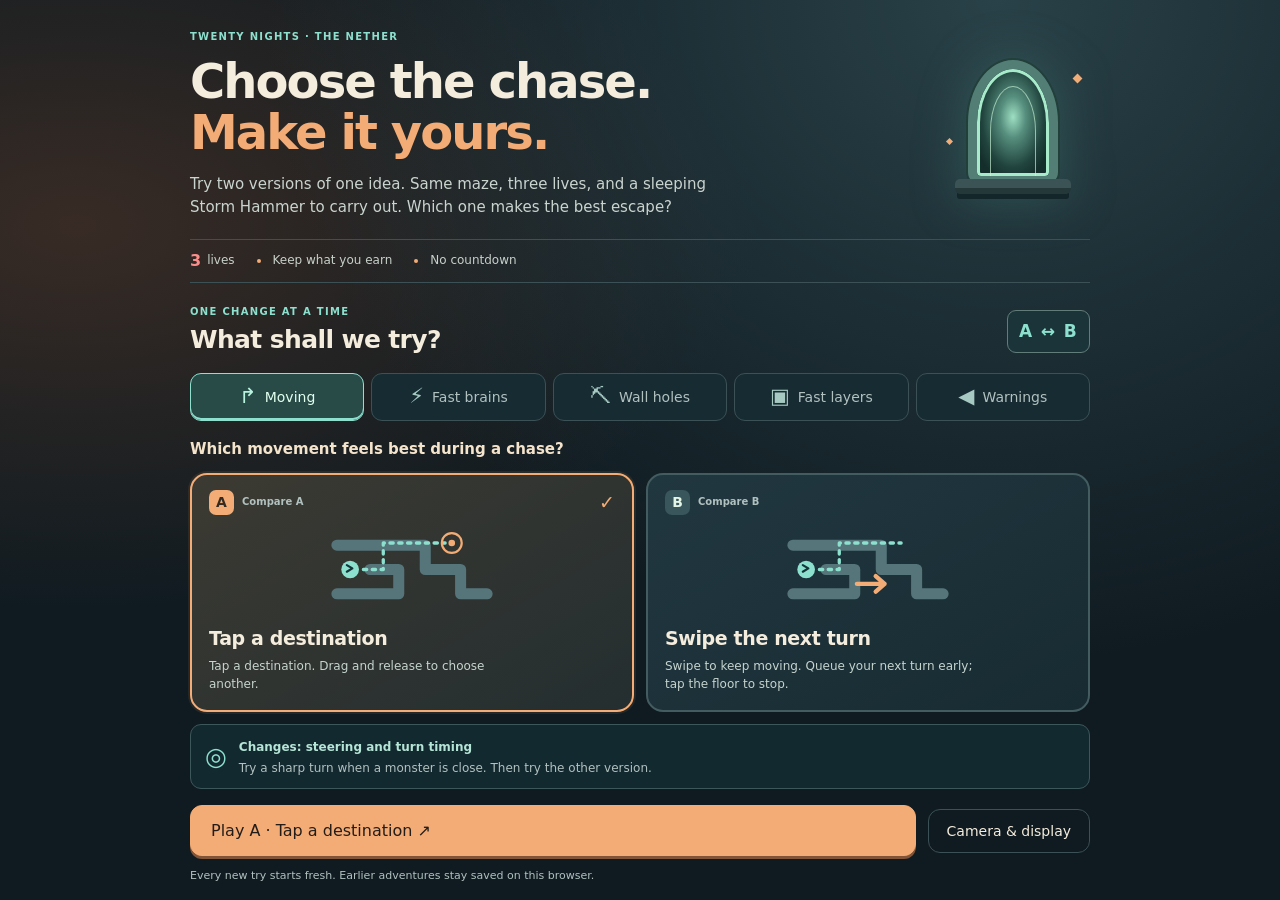
==== commit b9befd1d: "Add independent Nether comparison lab with pinch camera and committed rush" ====
--- a/index.html
+++ b/index.html
@@ -3,7 +3,7 @@
 <head>
 <meta charset="utf-8">
 <meta name="viewport" content="width=device-width,initial-scale=1,maximum-scale=1,user-scalable=no">
-<title>Storm Hammer · Twenty Nights</title>
+<title>Comparison Lab · Twenty Nights</title>
 <!-- A PNG, deliberately: an inline <svg> in a data: URI is an injection vector,
      and a public-share scan refuses the whole page over it. Raster can't carry script. -->
 <link rel="icon" type="image/png" href="[data-uri]">
@@ -838,6 +838,61 @@
 @media(max-width:620px){.nHammerBar{gap:9px}.nHammerDetails b{font-size:11px}.nHammerDetails span{font-size:9px}.nHammerButton{min-width:104px;font-size:12px}}
 @media(max-height:540px) and (orientation:landscape){.nether-active #cv{width:min(calc(100dvh - 26px),calc(55vw - 22px),640px);height:min(calc(100dvh - 26px),calc(55vw - 22px),640px)}}
 
+/* Comparison lab: one visible pair, with extra dials kept behind a disclosure. */
+.nUi select{font:inherit;color:var(--n-ink);background:#10262b;border:1px solid #68827f;border-radius:9px;min-height:44px;padding:9px 30px 9px 10px;max-width:100%;touch-action:manipulation}
+.nUi select:focus-visible{outline:3px solid var(--n-focus);outline-offset:3px}
+.nSavedDetails select{display:block;width:100%;margin:5px 0 8px;font-size:12px}
+.nLab{margin-bottom:26px}
+.nLabHeading{display:flex;align-items:center;justify-content:space-between;gap:12px;margin-bottom:15px}
+.nLabHeading h2{font-size:25px;letter-spacing:-.025em;margin-top:3px}
+.nTrialBadge{border:1px solid #627d79;border-radius:9px;padding:8px 11px;font-size:17px;font-weight:900;letter-spacing:.08em;color:var(--n-teal);background:#1b3439}
+.nPairChoices{display:grid;grid-template-columns:repeat(5,minmax(0,1fr));gap:7px}
+.nPairChoice{display:flex;justify-content:center;align-items:center;gap:8px;min-height:48px;padding:9px 8px;background:#172b32;border:1px solid var(--n-line);border-radius:11px;color:var(--n-muted);font-size:12px;font-weight:800;line-height:1.2;touch-action:manipulation}
+.nPairChoice>span{font-size:21px;line-height:1;color:#a6c9c2}
+.nPairChoice[aria-pressed="true"]{background:#294b48;color:#e0ffef;border-color:#8de0ce;box-shadow:inset 0 -2px 0 #8de0ce}
+.nPairChoice[aria-pressed="true"]>span{color:#b8f4df}
+.nPairQuestion{font-size:15px;font-weight:800;margin:18px 0 12px!important;color:#f5e4cc}
+.nComparisonCards{display:grid;grid-template-columns:1fr 1fr;gap:12px}
+.nVariantCard{display:flex;flex-direction:column;align-items:stretch;min-width:0;padding:15px 17px 17px;border:2px solid #425c60;border-radius:17px;background:linear-gradient(150deg,#213740,#182b32);color:var(--n-ink);text-align:left;touch-action:manipulation}
+.nVariantCard[aria-pressed="true"]{border-color:var(--n-ember);background:linear-gradient(150deg,#3c3a32,#242e30);box-shadow:0 0 0 2px #f3ac7517}
+.nVariantHeader{display:flex;align-items:center;gap:8px;width:100%;font-size:10px;color:var(--n-muted)}
+.nLetter{display:grid;place-items:center;width:25px;height:25px;border-radius:7px;background:#38565c;color:#e3f5e7;font-size:14px;font-weight:900}
+.nVariantCard[aria-pressed="true"] .nLetter{color:#342a21;background:var(--n-ember)}
+.nVariantTag{flex:1;font-size:10px;font-weight:700}
+.nVariantTick{visibility:hidden;font-size:19px;line-height:1;color:var(--n-ember)}
+.nVariantCard[aria-pressed="true"] .nVariantTick{visibility:visible}
+.nVariantArt{display:block;align-self:center;width:min(190px,100%);height:95px;margin:7px 0 10px}
+.nVariantArt svg{display:block;width:100%;height:100%;overflow:visible}
+.nVariantCard strong{display:block;font-size:19px;letter-spacing:-.02em;line-height:1.2;margin-bottom:8px}
+.nVariantDescription{display:block;font-size:12px;line-height:1.5;color:#c6d4ce;max-width:320px}
+.nExperimentHint{display:flex;align-items:center;gap:12px;background:#132930;border:1px solid #3c575a;border-radius:11px;margin-top:12px;padding:11px 14px}
+.nExperimentHint>span{font-size:25px;color:var(--n-teal)}
+.nExperimentHint b{font-size:12px;color:#b5e5d6}.nExperimentHint p{font-size:12px;color:var(--n-muted);margin-top:3px}
+.nLab .nLaunchRow{margin-top:16px}
+.nLab .nLaunchRow .nButtonPrimary{min-width:250px}
+.nGestureGuide{display:flex;align-items:center;gap:13px;padding:12px 0 16px;margin-top:6px;color:var(--n-muted)}
+.nGestureGuide>span{display:grid;place-items:center;flex:none;width:39px;height:39px;font-size:23px;color:var(--n-teal);border:1px dashed #6b9890;border-radius:11px}
+.nGestureGuide p{font-size:12px;line-height:1.5}.nGestureGuide b{color:#d6e8de}
+.nCustomChoices{border:1px solid #466062;border-radius:12px;background:#14282e;overflow:hidden}
+.nCustomChoices>summary{padding:13px 15px;min-height:46px;font-size:13px;font-weight:800;cursor:pointer;touch-action:manipulation}
+.nCustomChoices>summary span{margin-left:12px;font-size:10px;font-weight:500;color:var(--n-muted)}
+.nCustomChoices[open]>summary{border-bottom:1px solid #3b5155}
+.nCustomGrid{display:grid;grid-template-columns:repeat(2,minmax(0,1fr));gap:13px;padding:15px}
+.nCustomGrid label{display:flex;flex-direction:column;gap:6px;font-size:12px;font-weight:700;color:#c6d8d1}
+.nCustomGrid select{width:100%;font-size:12px;white-space:normal}
+.nCustomGrid>.nButton{align-self:end;min-height:44px}
+.nCustomChoices>.nHint{padding:0 15px 15px}
+.nMapFieldset{padding-top:20px;border-top:1px solid var(--n-line)}
+.nCombinedMap h2{font-size:17px}.nCombinedMap p{font-size:12px}
+@media(max-width:620px){
+  .nLabHeading h2{font-size:22px}.nPairChoices{gap:5px}.nPairChoice{flex-direction:column;gap:5px;font-size:10px;padding:8px 4px;min-height:65px}.nPairChoice>span{font-size:20px}
+  .nPairQuestion{font-size:14px;margin-top:15px!important}.nComparisonCards{gap:8px}.nVariantCard{padding:12px 11px;border-radius:13px}.nVariantArt{height:80px;margin:5px 0 9px}
+  .nVariantCard strong{font-size:16px}.nVariantDescription{font-size:11px}.nVariantTag{font-size:8px}.nLetter{width:23px;height:23px}.nVariantTick{font-size:15px}
+  .nExperimentHint{padding:10px;gap:9px}.nExperimentHint b,.nExperimentHint p{font-size:11px}.nLab .nLaunchRow .nButtonPrimary{min-width:0}
+  .nGestureGuide p{font-size:11px}.nCustomGrid{gap:11px;padding:12px}.nCustomGrid label,.nCustomGrid select{font-size:11px}.nCustomChoices>summary span{font-size:9px;margin-left:5px}
+}
+@media(max-width:380px){.nCustomGrid{grid-template-columns:1fr}.nVariantTag{font-size:7px}.nVariantCard strong{font-size:15px}.nVariantArt{height:67px}.nVariantHeader{gap:5px}}
+
 
 .nCombinedMap{display:flex;gap:20px;align-items:center}.nCombinedMap .nMapPreview{width:200px;flex:none}.nCombinedMap h2{font-size:20px;margin:0 0 8px}.nCombinedMap p{margin:6px 0;line-height:1.5}@media(max-width:600px){.nCombinedMap{display:block}.nCombinedMap .nMapPreview{display:none}}
 </style>
@@ -854,7 +909,7 @@
 <header id="nHud" class="nUi hidden">
   <div class="nHudTop">
     <div class="nHudIdentity"><span class="nEyebrow">TWENTY NIGHTS</span><h1 id="nHeading">Into the Nether</h1><p id="nMode">The Storm Hammer · Middle rush</p></div>
-    <div class="nHudButtons"><button id="nPause" class="nButton nButtonSmall" type="button">Pause</button><button id="nCameraToggle" class="nButton nButtonSmall nButtonQuiet" type="button" aria-label="Zoom in on the board" aria-pressed="false">Zoom</button><button id="nSettingsOpen" class="nButton nButtonSmall nButtonQuiet" type="button" aria-haspopup="dialog" aria-controls="nSettings">Settings</button></div>
+    <div class="nHudButtons"><button id="nPause" class="nButton nButtonSmall" type="button">Pause</button><button id="nCameraToggle" class="nButton nButtonSmall nButtonQuiet" type="button" aria-label="Show the whole maze" aria-pressed="false">Map</button><button id="nSettingsOpen" class="nButton nButtonSmall nButtonQuiet" type="button" aria-haspopup="dialog" aria-controls="nSettings">Settings</button></div>
   </div>
   <div class="nStatusRow" aria-label="Attempt status">
     <span id="nLives" class="nLifeBadge" aria-label="3 of 3 lives"><span aria-hidden="true">♥ ♥ ♥</span><span class="nSrOnly">3 of 3 lives</span></span>
@@ -931,28 +986,43 @@
 <section id="title" class="overlay nTitle nUi" aria-labelledby="nTitleHeading">
   <div class="nSetupShell">
     <header class="nSetupHeader">
-      <div><p class="nEyebrow">TWENTY NIGHTS · THE NETHER</p><h1 id="nTitleHeading">Choose your descent.<br><em>Make your escape.</em></h1><p class="nLead">Match your pickaxe to each wall, claim the Storm Hammer at the centre, then escape with four cores. The portal awakens its lightning for the woods.</p></div>
+      <div><p class="nEyebrow">TWENTY NIGHTS · THE NETHER</p><h1 id="nTitleHeading">Choose the chase.<br><em>Make it yours.</em></h1><p class="nLead">Try two versions of one idea. Same maze, three lives, and a sleeping Storm Hammer to carry out. Which one makes the best escape?</p></div>
       <div class="nPortalMark" aria-hidden="true"><span class="nPortalCore"></span><span class="nPortalSpark nSparkOne"></span><span class="nPortalSpark nSparkTwo"></span><span class="nPortalStep"></span></div>
     </header>
     <div class="nRules" aria-label="Rules shared by every challenge"><span><b>3</b> lives</span><span>Keep what you earn</span><span>No countdown</span></div>
-    <div id="nContinuePanel" class="nContinuePanel hidden"><div class="nSavedDetails"><b>One adventure is waiting.</b><p id="nSavedSummary">Continue with your remaining lives and openings.</p><label for="nSavedMoment">One moment to remember <span>(optional)</span></label><textarea id="nSavedMoment" rows="2" maxlength="500" placeholder="The chase, music or hammer moment where…"></textarea><p id="nSavedExportStatus" role="status">Download notes before trying another chase. Nothing is sent.</p></div><div class="nSavedActions"><button id="nResume" class="nButton nButtonTeal" type="button">Continue adventure</button><button id="nSavedDownloadNotes" class="nButton nButtonQuiet" type="button">Download notes for this adventure</button></div></div>
+    <div id="nContinuePanel" class="nContinuePanel hidden"><div class="nSavedDetails"><b>Your adventures are kept here.</b><label for="nHistory">Choose a saved adventure</label><select id="nHistory" aria-describedby="nSavedSummary"></select><p id="nSavedSummary">Continue with your remaining lives and openings.</p><label for="nSavedMoment">One moment to remember <span>(optional)</span></label><textarea id="nSavedMoment" rows="2" maxlength="500" placeholder="I escaped the fast monster by…"></textarea><p id="nSavedExportStatus" role="status">Notes stay on this browser. Nothing is sent.</p></div><div class="nSavedActions"><button id="nResume" class="nButton nButtonTeal" type="button">Continue adventure</button><button id="nSavedDownloadNotes" class="nButton nButtonQuiet" type="button">Download this adventure</button><button id="nHistoryDownload" class="nButton nButtonQuiet" type="button">Download all comparisons</button></div></div>
+    <section class="nLab" aria-labelledby="nLabHeading">
+      <div class="nLabHeading"><div><p class="nEyebrow">ONE CHANGE AT A TIME</p><h2 id="nLabHeading">What shall we try?</h2></div><span class="nTrialBadge">A ↔ B</span></div>
+      <div class="nPairChoices" role="group" aria-label="Choose a comparison">
+        <button id="nPairControls" data-pair="controls" class="nPairChoice" type="button" aria-pressed="true"><span aria-hidden="true">↱</span>Moving</button>
+        <button id="nPairBrains" data-pair="brains" class="nPairChoice" type="button" aria-pressed="false"><span aria-hidden="true">⚡</span>Fast brains</button>
+        <button id="nPairWalls" data-pair="walls" class="nPairChoice" type="button" aria-pressed="false"><span aria-hidden="true">⛏</span>Wall holes</button>
+        <button id="nPairLayers" data-pair="layers" class="nPairChoice" type="button" aria-pressed="false"><span aria-hidden="true">▣</span>Fast layers</button>
+        <button id="nPairCues" data-pair="cues" class="nPairChoice" type="button" aria-pressed="false"><span aria-hidden="true">◀</span>Warnings</button>
+      </div>
+      <p id="nPairQuestion" class="nPairQuestion">Which movement feels best during a chase?</p>
+      <div class="nComparisonCards" role="group" aria-label="Choose version A or B">
+        <button id="nVariantA" class="nVariantCard" type="button" aria-pressed="true" aria-describedby="nVariantADescription"><span class="nVariantHeader"><b class="nLetter">A</b><span id="nVariantATag" class="nVariantTag">First try</span><span class="nVariantTick" aria-hidden="true">✓</span></span><span id="nVariantAArt" class="nVariantArt" aria-hidden="true"></span><strong id="nVariantALabel">Tap route</strong><span id="nVariantADescription" class="nVariantDescription">Tap where you want to go.</span></button>
+        <button id="nVariantB" class="nVariantCard" type="button" aria-pressed="false" aria-describedby="nVariantBDescription"><span class="nVariantHeader"><b class="nLetter">B</b><span id="nVariantBTag" class="nVariantTag">Try next</span><span class="nVariantTick" aria-hidden="true">✓</span></span><span id="nVariantBArt" class="nVariantArt" aria-hidden="true"></span><strong id="nVariantBLabel">Buffered swipe</strong><span id="nVariantBDescription" class="nVariantDescription">Swipe early to turn at the next opening.</span></button>
+      </div>
+      <div class="nExperimentHint"><span aria-hidden="true">◎</span><div><b id="nPairImpact">Changes: steering</b><p id="nPairTry">Try a sharp turn when a monster is close.</p></div></div>
+      <div class="nLaunchRow"><button id="nStart" class="nButton nButtonPrimary" type="button">Play A · Tap route <span aria-hidden="true">↗</span></button><button id="nSetupSettings" class="nButton nButtonQuiet" type="button" aria-haspopup="dialog" aria-controls="nSettings">Camera &amp; display</button></div>
+      <p id="nTitleNote" class="nFinePrint">Each new try starts fresh. Your earlier adventures stay saved.</p>
+      <div class="nGestureGuide"><span aria-hidden="true">↔</span><p><b>Room to see.</b> Drag two fingers to look ahead; release to drift back. Pinch to zoom. The <b>Map</b> button fills the canvas with the whole maze.</p></div>
+      <details class="nCustomChoices"><summary>Mix your own chase <span>Optional dials</span></summary><div class="nCustomGrid">
+        <label for="nCustomControl">Movement<select id="nCustomControl"><option value="tap">Tap route</option><option value="swipe">Buffered swipe</option></select></label>
+        <label for="nCustomBrain">Fast-monster brain<select id="nCustomBrain"><option value="committed">Dumber · commits to its rush</option><option value="tracking">Tracks during the rush</option></select></label>
+        <label for="nCustomLayers">Layers with fast monsters<select id="nCustomLayers"><option value="goofy">0 · goofy regulars everywhere</option><option value="one">1 · crystal only</option><option value="middle" selected>2 · crystal + iron</option><option value="three">3 · crystal + iron + obsidian</option><option value="runner">4 · every layer</option><option value="deep">2 · iron + obsidian</option></select></label>
+        <label for="nCustomWalls">Breakable walls<select id="nCustomWalls"><option value="free">Free holes · equal mining time</option><option value="weak">Free holes + quicker cracked spots</option></select></label>
+        <label for="nCustomCues">Nearby danger hints<select id="nCustomCues"><option value="on">Subtle arrows</option><option value="off">No arrows</option></select></label>
+        <button id="nCustomStart" class="nButton nButtonTeal" type="button">Play my mix ↗</button>
+      </div><p class="nHint">Fast monsters keep the same top speed. Dodge assist starts off in every comparison, so you choose the escape.</p></details>
+    </section>
     <section class="nFieldset nMapFieldset" aria-label="Your fixed maze">
       <div class="nCombinedMap"><span class="nMapPreview" aria-hidden="true"><canvas id="nPreview-rectangular-descent-v1" width="160" height="124"></canvas></span><div><h2>The Storm Hammer</h2><p>Four rectangular layers. Narrow loops and forked corridors. Copper → crystal → iron → obsidian. Each pickaxe matches its wall’s colour and material.</p><p class="nHint">Open the layers to face 2 → 4 → 7 → 10 monsters. Earlier monsters stay loose. All three lives keep your progress.</p><p class="nHint">Open two ways through before going deep. The sleeping hammer can stop one monster in front of you, but cannot save you from both sides. The refuge gives eight seconds of protection, then needs fifteen seconds to recharge after leaving.</p></div></div>
     </section>
-    <fieldset class="nFieldset">
-      <legend>Choose where the fast monsters live</legend>
-      <div class="nPursuerChoices">
-        <label class="nPursuerCard"><input type="radio" name="nPursuer" id="nPursuerMiddle" value="middle" checked><span class="nPursuerCardBody"><span class="nEnemyIcon nMixedIcon" aria-hidden="true"></span><span><b>Middle rush <span class="nRecommended">Start here</span></b><small>Regular monsters outside. Fast bursts in the middle two layers.</small></span><span class="nChoiceTick" aria-hidden="true">✓</span></span></label>
-        <label class="nPursuerCard"><input type="radio" name="nPursuer" id="nPursuerDeep" value="deep"><span class="nPursuerCardBody"><span class="nEnemyIcon nRunnerIcon" aria-hidden="true"></span><span><b>Deep rush</b><small>Regular monsters in the outer two layers. Fast bursts near the hammer.</small></span><span class="nChoiceTick" aria-hidden="true">✓</span></span></label>
-        <label class="nPursuerCard"><input type="radio" name="nPursuer" id="nPursuerHunter" value="goofy"><span class="nPursuerCardBody"><span class="nEnemyIcon nHunterIcon" aria-hidden="true"></span><span><b>Goofy regular</b><small>Regular monsters in every layer. Quick feet and wrong turns.</small></span><span class="nChoiceTick" aria-hidden="true">✓</span></span></label>
-        <label class="nPursuerCard"><input type="radio" name="nPursuer" id="nPursuerRunner" value="runner"><span class="nPursuerCardBody"><span class="nEnemyIcon nRunnerIcon" aria-hidden="true"></span><span><b>Rush everywhere</b><small>Fast monsters in every layer. A much harder chase.</small></span><span class="nChoiceTick" aria-hidden="true">✓</span></span></label>
-      </div>
-      <p class="nMixHint nHint">Your choice stays fixed for this adventure. Try another mix from the menu.</p>
-    </fieldset>
-    <div class="nLaunchRow"><button id="nStart" class="nButton nButtonPrimary" type="button">Start this adventure <span aria-hidden="true">↗</span></button><button id="nSetupSettings" class="nButton nButtonQuiet" type="button" aria-haspopup="dialog" aria-controls="nSettings">Controls &amp; display</button></div>
-    <p id="nTitleNote" class="nFinePrint">A new adventure starts with three lives and replaces the current saved attempt.</p>
     <details class="nWoodsDetails"><summary>Visit the woods</summary><div><button class="nButton nButtonQuiet" id="startBtn" type="button">Play the original woods</button><button class="nButton nButtonQuiet hidden" id="contBtn" type="button">Continue Day <span id="contDay"></span></button><button class="nButton nButtonQuiet" id="howBtn" type="button">How the woods work</button><button class="nButton nButtonQuiet" id="fbBtn" type="button">Woods feedback</button></div></details>
-    <p class="nLocalNote">Four-layer trial · one Storm Hammer · your choices shape what comes next</p>
+    <p class="nLocalNote">Comparison lab · four rectangular layers · your choices shape what comes next</p>
   </div>
 </section>
 
@@ -1017,11 +1087,11 @@
 
 <section id="nSettings" class="nModal nUi hidden" role="dialog" aria-modal="true" aria-labelledby="nSettingsTitle">
   <div class="nDialogCard nSettingsCard">
-    <header class="nDialogHeader"><div><p class="nEyebrow">MAKE IT FEEL RIGHT</p><h2 id="nSettingsTitle">Controls &amp; display</h2></div><button id="nSettingsClose" class="nButton nButtonIcon" type="button" aria-label="Close settings">✕</button></header>
+    <header class="nDialogHeader"><div><p class="nEyebrow">MAKE IT FEEL RIGHT</p><h2 id="nSettingsTitle">Camera &amp; display</h2></div><button id="nSettingsClose" class="nButton nButtonIcon" type="button" aria-label="Close settings">✕</button></header>
     <p id="nSettingsStatus" class="nHint">The chase is paused while this is open.</p>
     <label class="nSettingRow"><span><b>Dodge assist</b><small>Your route tries to go around nearby danger.</small></span><input id="nDodge" type="checkbox" role="switch" checked></label>
     <label class="nSettingRow"><span><b>Show my route</b><small>A dotted line shows where you are going.</small></span><input id="nRoute" type="checkbox" role="switch" checked></label>
-    <fieldset class="nFieldset nCameraFieldset"><legend>Board view</legend><div class="nSegmented"><label><input id="nCameraWhole" name="nCamera" value="whole" type="radio" checked><span>Whole maze</span></label><label><input id="nCameraClose" name="nCamera" value="close" type="radio"><span>Close camera</span></label></div><p class="nHint">Close camera makes you and the tiles bigger.</p></fieldset>
+    <fieldset class="nFieldset nCameraFieldset"><legend>Board view</legend><div class="nSegmented"><label><input id="nCameraWhole" name="nCamera" value="whole" type="radio" checked><span>Whole maze</span></label><label><input id="nCameraClose" name="nCamera" value="close" type="radio"><span>Close camera</span></label></div><p class="nHint">Pinch the board to zoom smoothly. Drag two fingers to look ahead; release to return to your character. Map view fills the same canvas.</p></fieldset>
     <label class="nSettingRow"><span><b>High contrast</b><small>Stronger outlines for walls, hazards and characters.</small></span><input id="nContrast" type="checkbox" role="switch"></label>
     <label class="nSettingRow"><span><b>Reduced motion</b><small>Fewer flashes and moving decorations.</small></span><input id="nReducedMotion" type="checkbox" role="switch"></label>
     <div class="nSettingRow"><span><b>Spooky beats &amp; sounds</b><small>The music grows more intense as you go deeper. Visual warnings stay on.</small></span><button id="nSound" class="nButton nButtonSmall" type="button" aria-pressed="true">Sound on</button></div>
@@ -1044,9 +1114,9 @@
     <h2 id="nEndTitle">You made it through.</h2><p id="nEndLine">Four cores carried out. A path you made yourself.</p>
     <p id="nEndStats" class="nEndStats">The Storm Hammer · Middle rush · 2 lives left</p>
     <button id="nReturnWoods" class="nButton nButtonTeal nWoodsReward hidden" type="button">Take the lightning hammer into the woods ↗</button>
-    <div class="nEndActions"><button id="nReplay" class="nButton nButtonPrimary" type="button">Retry this challenge</button><button id="nEndMenu" class="nButton nButtonQuiet" type="button">Compare chase choices</button></div>
+    <div class="nEndActions"><button id="nReplay" class="nButton nButtonPrimary" type="button">Retry this challenge</button><button id="nEndMenu" class="nButton nButtonQuiet" type="button">Choose another comparison</button></div>
     <form id="nFeedback" class="nFeedback">
-      <fieldset class="nFieldset"><legend>Which monster mix felt best? Did the music, refuge and hammer make your escape exciting or unfair?</legend><div class="nFeelings"><label><input id="nFeelFun" name="nFeeling" type="radio" value="fun"><span>Fun</span></label><label><input id="nFeelTense" name="nFeeling" type="radio" value="tense"><span>Tense</span></label><label><input id="nFeelUnfair" name="nFeeling" type="radio" value="unfair"><span>Unfair</span></label></div></fieldset>
+      <fieldset class="nFieldset"><legend>How did this version feel? What helped you escape — or got you caught?</legend><div class="nFeelings"><label><input id="nFeelFun" name="nFeeling" type="radio" value="fun"><span>Fun</span></label><label><input id="nFeelTense" name="nFeeling" type="radio" value="tense"><span>Tense</span></label><label><input id="nFeelUnfair" name="nFeeling" type="radio" value="unfair"><span>Unfair</span></label></div></fieldset>
       <label class="nNoteLabel" for="nFeedbackNote">Tell us about one moment <span>(optional)</span></label><textarea id="nFeedbackNote" rows="2" maxlength="500" placeholder="The chase, music or hammer moment where…"></textarea>
       <div class="nFeedbackFooter"><span id="nFeedbackStatus" role="status">Stays here. Nothing is sent.</span><button id="nDownloadNotes" class="nButton nButtonSmall" type="button">Download notes</button></div>
     </form>
@@ -1058,9 +1128,9 @@
 /* ═══════════════ 1 · CONSTANTS & STATE ═══════════════ */
 const SAFE_MODE = false;   /*SAFE_FLAG*/              // flipped by tools/build-artifact.js --safe
 const store = {                                        // localStorage that can never crash the game
-  get(k){ try{ return localStorage.getItem("tn.stormtrial1." + k); }catch(e){ return null; } },
-  set(k,v){ try{ localStorage.setItem("tn.stormtrial1." + k,v); }catch(e){} },
-  del(k){ try{ localStorage.removeItem("tn.stormtrial1." + k); }catch(e){} },
+  get(k){ try{ return localStorage.getItem("tn.comparisontrial1." + k); }catch(e){ return null; } },
+  set(k,v){ try{ localStorage.setItem("tn.comparisontrial1." + k,v); }catch(e){} },
+  del(k){ try{ localStorage.removeItem("tn.comparisontrial1." + k); }catch(e){} },
 };
 const TEST = new URLSearchParams(location.search).has("test")
           || location.hash === "#test"
@@ -4984,28 +5054,54 @@
     ]};
 }
 
-  const BUILD='TN-D5-2026-10-23-storm-hammer-1';
-  const SAVE_KEY='tn.d5.storm.v1',PREF_KEY='tn.d5.storm.preferences.v1';
+  const BUILD='TN-D6-2026-10-24-comparison-lab-1';
+  const SAVE_KEY='tn.d6.comparison.v1',PREF_KEY='tn.d6.comparison.preferences.v1',HISTORY_KEY='tn.d6.comparison.history.v1';
   const HERO_SPEED=4.6,MINE_TIME=1.8;
   const MATERIALS={b:{tier:1,name:'copper brick'},c:{tier:2,name:'crystal stone'},d:{tier:3,name:'iron block'},e:{tier:4,name:'obsidian slab'}};
   const PURSUERS=[
     {id:'middle',name:'Rush in the middle',description:'Normal outside, rush monsters in crystal and iron layers.'},
+    {id:'one',name:'One middle rush layer',description:'Rush only in crystal. Normal in all other layers.'},
+    {id:'three',name:'Three inner rush layers',description:'Normal outside; rush in crystal, iron and obsidian.'},
     {id:'deep',name:'Rush deeper down',description:'Normal outside, rush monsters in iron and obsidian layers.'},
     {id:'goofy',name:'Goofy regular',description:'Quick feet, late turns. They sometimes choose the wrong way.'},
     {id:'runner',name:'Tracking rush',description:'A warning, a much faster chase, then time to catch your breath.'}
   ];
-  const defaults={dodge:true,showRoute:true,closeView:true,highContrast:false,reducedMotion:!!window.matchMedia?.('(prefers-reduced-motion: reduce)').matches};
+  const TRIAL_DEFAULTS={control:'tap',brain:'committed',weakSpots:false,cues:true,pursuer:'middle'};
+  const LAB_PRESETS=[
+    {id:'controls-a',pair:'controls',label:'Tap a destination',description:'Choose where to go; the hero follows a route.',control:'tap'},
+    {id:'controls-b',pair:'controls',label:'Swipe the next turn',description:'Keep running. Queue a turn before the junction.',control:'swipe'},
+    {id:'brains-a',pair:'brains',label:'Tracking rush',description:'Fast monsters keep updating their chase.',brain:'tracking'},
+    {id:'brains-b',pair:'brains',label:'Committed rush',description:'Same fast burst. Trick them by turning after their warning.',brain:'committed'},
+    {id:'walls-a',pair:'walls',label:'Free holes',description:'Every matching wall takes the same time.',weakSpots:false},
+    {id:'walls-b',pair:'walls',label:'Cracked shortcuts',description:'Cracks open faster. All other matching walls still open.',weakSpots:true},
+    {id:'layers-a',pair:'layers',label:'One middle rush layer',description:'Rush monsters only in crystal.',pursuer:'one'},
+    {id:'layers-b',pair:'layers',label:'Two middle rush layers',description:'Rush monsters in crystal and iron.',pursuer:'middle'},
+    {id:'cues-a',pair:'cues',label:'Surprise chase',description:'Watch the maze and listen; no nearby arrows.',cues:false},
+    {id:'cues-b',pair:'cues',label:'Nearby approach cues',description:'A small hint for the two closest nearby approaches.',cues:true}
+  ].map(p=>({...TRIAL_DEFAULTS,...p}));
+  function trialSelection(selection){
+    const preset=LAB_PRESETS.find(p=>p.id===selection.preset);
+    const t={...TRIAL_DEFAULTS,...(preset||{}),...(!preset?selection:{})};
+    return {preset:preset?.id||'custom',label:preset?.label||'Your mix',control:t.control==='swipe'?'swipe':'tap',brain:t.brain==='tracking'?'tracking':'committed',weakSpots:!!t.weakSpots,cues:t.cues!==false,pursuer:PURSUERS.some(p=>p.id===t.pursuer)?t.pursuer:'middle'};
+  }
+  // Fixed optional shortcuts; every other matching material remains mineable.
+  const WEAK_CELLS=new Set(sceneWeakCells());
+  function sceneWeakCells(){return layout().layers.flatMap(l=>[idx(19,l.y1),idx(25,l.y2)]);}
+  const isWeakSpot=cell=>!!state?.trial.weakSpots&&WEAK_CELLS.has(cell)&&!!MATERIALS[state.map[cell]];
+  const miningSeconds=cell=>isWeakSpot(cell)?.9:MINE_TIME;
+  const defaults={dodge:false,showRoute:true,closeView:true,zoom:2.2,highContrast:false,reducedMotion:!!window.matchMedia?.('(prefers-reduced-motion: reduce)').matches};
   let prefs={...defaults};
-  try{const saved=JSON.parse(localStorage.getItem(PREF_KEY));for(const k of Object.keys(defaults))if(typeof saved?.[k]==='boolean')prefs[k]=saved[k];}catch(error){}
+  try{const saved=JSON.parse(localStorage.getItem(PREF_KEY));for(const k of Object.keys(defaults))if(k==='zoom'?Number.isFinite(saved?.[k])&&saved[k]>=1&&saved[k]<=3.2:typeof saved?.[k]==='boolean')prefs[k]=saved[k];}catch(error){}
   let state=null,active=false,storageOK=true,scene=layout();
+  const retainedAttempts=new Map(),pendingAttempts=new Set();
   const START=scene.start,GOAL=scene.goal;
   let replan=0,saveClock=0,pointerId=null,lastPointer=null;
   const view=()=>state?JSON.parse(JSON.stringify(state)):null;
   const preferences=()=>({...prefs});
-  const options=()=>({layouts:[layout()],pursuers:PURSUERS.map(p=>({...p}))});
+  const options=()=>({layouts:[layout()],pursuers:PURSUERS.map(p=>({...p})),presets:LAB_PRESETS.map(p=>({...p})),saveKey:SAVE_KEY});
   const inRefuge=(x,y)=>x>=scene.refuge.x1-.5&&x<scene.refuge.x2+.5&&y>=scene.refuge.y1-.5&&y<scene.refuge.y2+.5;
   const refugeActive=()=>!!state&&inRefuge(state.hero.x,state.hero.y)&&state.refuge.remaining>0&&state.refuge.cooldown<=0;
-  const enemyKind=(mode,layer)=>mode==='runner'||mode==='middle'&&(layer===2||layer===3)||mode==='deep'&&layer>=3?'runner':'goofy';
+  const enemyKind=(mode,layer)=>mode==='runner'||mode==='middle'&&(layer===2||layer===3)||mode==='deep'&&layer>=3||mode==='one'&&layer===2||mode==='three'&&layer>=2?'runner':'goofy';
   const walkableCell=(x,y,monster=false,voidTarget=null)=>Number.isInteger(x)&&Number.isInteger(y)&&inB(x,y)&&(state.map[idx(x,y)]==='.'||(!monster&&idx(x,y)===voidTarget&&state.map[idx(x,y)]==='v'));
   function route(entity,tx,ty,monster=false) {
     if(!Number.isInteger(tx)||!Number.isInteger(ty)||!inB(tx,ty))return null;
@@ -5222,13 +5318,39 @@
       if(tile==='v')state.message='Purple void costs a life. Tap safe ground to turn back.';
       if(x===GOAL.x&&y===GOAL.y&&!state.cores.every(c=>c.collected))state.message='The exit needs all four cores. Bring them here on foot.';
     }
-    syncUI();return true;
+    state.steering={dx:0,dy:0,queued:null};syncUI();return true;
+  }
+  function queueTurn(dx,dy){
+    if(!active||!state||state.trial.control!=='swipe'||state.status!=='playing'||state.paused||state.awaitingReturn||state.recovery>0||!Number.isInteger(dx)||!Number.isInteger(dy)||Math.abs(dx)+Math.abs(dy)!==1)return false;
+    const h=state.hero,steer=state.steering;
+    if(h.path.length){const next=h.path[0],dx=next%N-h.x,dy=Math.floor(next/N)-h.y;
+      steer.dx=Math.abs(dx)>.001?Math.sign(dx):0;steer.dy=Math.abs(dy)>.001?Math.sign(dy):0;h.path=[next];}
+    state.mining=null;state.target=null;steer.queued={dx,dy};
+    // Reverse along the current corridor; perpendicular turns wait for a centre.
+    if(h.path.length&&dx===-steer.dx&&dy===-steer.dy){
+      const x=dx<0?Math.floor(h.x):dx>0?Math.ceil(h.x):Math.round(h.x);
+      const y=dy<0?Math.floor(h.y):dy>0?Math.ceil(h.y):Math.round(h.y);
+      h.path=walkableCell(x,y)?[idx(x,y)]:[];steer.dx=dx;steer.dy=dy;steer.queued=null;
+    }
+    advanceSteering();return true;
+  }
+  function stopWalking(){
+    if(!active||!state||state.status!=='playing'||state.paused||state.awaitingReturn)return false;
+    const h=state.hero;state.steering={dx:0,dy:0,queued:null};state.target=null;state.mining=null;
+    const x=Math.round(h.x),y=Math.round(h.y);h.path=Math.hypot(h.x-x,h.y-y)>.001?[idx(x,y)]:[];
+    return true;
+  }
+  function advanceSteering(){
+    const h=state.hero,s=state.steering;if(h.path.length)return;
+    const x=Math.round(h.x),y=Math.round(h.y),q=s.queued;
+    if(q&&walkableCell(x+q.dx,y+q.dy)){s.dx=q.dx;s.dy=q.dy;s.queued=null;}
+    if((s.dx||s.dy)&&walkableCell(x+s.dx,y+s.dy))h.path=[idx(x+s.dx,y+s.dy)];
   }
   function move(entity,dt,speed){
     let left=dt*speed;
     while(entity.path.length&&left>0){
       const cell=entity.path[0],x=cell%N,y=Math.floor(cell/N),gap=Math.hypot(x-entity.x,y-entity.y);
-      if(gap<=left){entity.x=x;entity.y=y;entity.path.shift();left-=gap;}
+      if(gap<=left){entity.x=x;entity.y=y;entity.path.shift();left-=gap;if(entity===state.hero&&state.trial.control==='swipe'&&!state.mining)advanceSteering();}
       else{entity.x+=(x-entity.x)/gap*left;entity.y+=(y-entity.y)/gap*left;left=0;}
     }
   }
@@ -5236,7 +5358,7 @@
     if(state.status!=='playing'||state.awaitingReturn||state.recovery>0||refugeActive())return;
     state.losses.push({cause:reason,x:state.hero.x,y:state.hero.y,time:Math.round(state.elapsed*100)/100});
     stopNetherMusic();state.lives--;state.returns++;state.lastLoss=reason;
-    state.mining=null;state.target=null;state.hero.path=[];pointerId=null;
+    state.mining=null;state.target=null;state.hero.path=[];state.steering={dx:0,dy:0,queued:null};resetInput();
     if(state.lives===0){state.status='lost';state.message='Three lives used. Your notes can help shape the next adventure.';}
     else{
       state.hero.x=START.x;state.hero.y=START.y;state.refuge={remaining:8,cooldown:0,inside:true};state.recovery=.75;state.awaitingReturn=true;
@@ -5267,7 +5389,8 @@
       // Distinct targets stop the crowd becoming one identical train. Scatter
       // is periodic movement only: no timed monster releases or speed growth.
       const scattering=state.elapsed%16>=12||(e.role==='roamer'&&(state.elapsed+order*2)%14<4);
-      const ahead=e.role==='flanker'&&h.path.length?h.path[Math.min(7,h.path.length-1)]:null;
+      let ahead=null;
+      if(e.role==='flanker'){let x=Math.round(h.x),y=Math.round(h.y);for(let i=0;i<4;i++){const nx=x+state.hammer.faceX,ny=y+state.hammer.faceY;if(!walkableCell(nx,ny,true))break;x=nx;y=ny;}ahead=idx(x,y);}
       const target=refugeActive()||scattering?patrol[order%patrol.length]:ahead!==null?{x:ahead%N,y:Math.floor(ahead/N)}:{x:Math.round(h.x),y:Math.round(h.y)};
       let speed=4.85;
       if(e.kind==='runner'){
@@ -5275,10 +5398,11 @@
         if(e.phaseTime<=0){
           const next={stalk:['windup',.7],windup:['burst',1.1],burst:['rest',1.3],rest:['stalk',2.4]}[e.phase];
           e.phase=next[0];e.phaseTime=next[1];
-          if(e.phase==='burst')e.path=route(e,target.x,target.y,true)||[];
+          if(e.phase==='windup'&&state.trial.brain==='committed')e.path=(route(e,target.x,target.y,true)||[]).slice(0,9);
+          if(e.phase==='burst'&&state.trial.brain==='tracking')e.path=route(e,target.x,target.y,true)||[];
         }
         speed={stalk:3.7,windup:0,burst:8.2,rest:2.4}[e.phase];
-        if(repath&&e.phase!=='windup')e.path=route(e,target.x,target.y,true)||[];
+        if(repath&&e.phase!=='windup'&&(state.trial.brain==='tracking'||e.phase!=='burst'))e.path=route(e,target.x,target.y,true)||[];
       }else{
         e.notice-=dt;
         if(e.notice<=0){
@@ -5303,9 +5427,10 @@
     replan-=dt;let repath=replan<=0;
     if(repath){
       replan=.12;
-      if(state.target&&state.hero.path.length)state.hero.path=route(state.hero,state.target.x,state.target.y)||[];
+      if(state.trial.control==='tap'&&state.target&&state.hero.path.length)state.hero.path=route(state.hero,state.target.x,state.target.y)||[];
       if(state.mining&&state.hero.path.length){const end=state.hero.path[state.hero.path.length-1];state.hero.path=route(state.hero,end%N,Math.floor(end/N))||[];}
     }
+    if(state.trial.control==='swipe'&&!state.mining)advanceSteering();
     if(state.hero.path.length){const next=state.hero.path[0];faceHammer(next%N-state.hero.x,Math.floor(next/N)-state.hero.y);}
     move(state.hero,dt,HERO_SPEED*(state.hammer.swing>0?.4:1));updateRefuge(dt);
     if(state.map[idx(Math.round(state.hero.x),Math.round(state.hero.y))]==='v'){lose('void');return;}
@@ -5316,7 +5441,7 @@
       const cell=state.mining.cell,x=cell%N,y=Math.floor(cell/N);
       if(Math.hypot(x-state.hero.x,y-state.hero.y)<=1.01){
         state.mining.progress+=dt;
-        if(state.mining.progress>=MINE_TIME){
+        if(state.mining.progress>=miningSeconds(cell)){
           const tier=MATERIALS[state.map[cell]].tier;state.map[cell]='.';state.mining=null;state.breaches++;
           state.events.push({type:'breach',x,y,tier,time:state.elapsed});repath=true;
           state.message='Wall cleared for good. A connected passage lets monsters through too.';saveClock=1;snd.crumble();
@@ -5331,21 +5456,43 @@
       state.message=state.cores.every(v=>v.collected)?'All four cores collected! Walk to the green exit.':c.label+' collected. Keep it, even if you are caught.';
     }
     if(state.cores.every(c=>c.collected)&&state.hammer.collected&&Math.hypot(state.hero.x-GOAL.x,state.hero.y-GOAL.y)<.2){
-      state.status='won';state.hammer.charged=true;store.set('tn.storm-hammer','charged');stopNetherMusic();state.events.push({type:'escaped-on-foot',x:state.hero.x,y:state.hero.y,time:state.elapsed});
+      state.status='won';resetInput();state.hammer.charged=true;store.set('tn.storm-hammer','charged');stopNetherMusic();state.events.push({type:'escaped-on-foot',x:state.hero.x,y:state.hero.y,time:state.elapsed});
       state.message='The portal charges your Storm Hammer! Return to the woods and unleash its lightning.';state.hero.path=[];state.target=null;saveClock=1;snd.gem();
     }
     saveClock+=dt;if(saveClock>=1){persist();saveClock=0;}syncUI();
   }
-  function persist(){if(!state)return false;try{localStorage.setItem(SAVE_KEY,JSON.stringify(state));storageOK=true;return true;}catch(error){storageOK=false;return false;}}
+  function storedHistoryIds(){try{const ids=JSON.parse(localStorage.getItem(HISTORY_KEY));return Array.isArray(ids)?ids.filter(id=>typeof id==='string'&&/^[a-z0-9-]+$/.test(id)):[];}catch(error){return [];}}
+  function historyIds(){return [...new Set([...storedHistoryIds(),...retainedAttempts.keys()])];}
+  function attemptById(id){try{const v=JSON.parse(retainedAttempts.get(id)||localStorage.getItem(HISTORY_KEY+'.'+id));return validAttempt(v)?v:null;}catch(error){return null;}}
+  function saveAttempt(attempt){
+    retainedAttempts.set(attempt.attemptId,JSON.stringify(attempt));pendingAttempts.add(attempt.attemptId);
+    try{
+      const ids=storedHistoryIds();
+      // Flush runs retained during an earlier quota failure before claiming save success.
+      for(const id of pendingAttempts){localStorage.setItem(HISTORY_KEY+'.'+id,retainedAttempts.get(id));if(!ids.includes(id))ids.push(id);}
+      localStorage.setItem(HISTORY_KEY,JSON.stringify(ids));pendingAttempts.clear();storageOK=true;return true;
+    }catch(error){storageOK=false;return false;}
+  }
+  function persist(){if(!state)return false;if(!saveAttempt(state))return false;try{localStorage.setItem(SAVE_KEY,JSON.stringify(state));return true;}catch(error){storageOK=false;return false;}}
+  function history(){return historyIds().reverse().map(attemptById).filter(Boolean).map(a=>({id:a.attemptId,label:a.trial.label,status:a.status,lives:a.lives,elapsed:Math.round(a.elapsed),hammer:a.hammer.collected,cores:a.cores.filter(c=>c.collected).length,feedback:a.feedback||{}}));}
+  function recordFeedback(feedback,id=null){
+    const a=!id||id===state?.attemptId?state:attemptById(id);if(!a)return false;
+    a.feedback={feeling:typeof feedback?.feeling==='string'?feedback.feeling:(a.feedback?.feeling||''),note:typeof feedback?.note==='string'?feedback.note:(a.feedback?.note||'')};
+    return a===state?persist():saveAttempt(a);
+  }
+  function exportHistory(){if(state)persist();return JSON.stringify({game:'Twenty Nights — Comparison Lab',build:BUILD,attempts:historyIds().map(attemptById).filter(Boolean).map(a=>JSON.parse(notesFor(a,{},a.status==='playing'?'stopped-for-comparison':null)))},null,2);}
   function validAttempt(v){
-    if(!v||v.version!==5||v.build!==BUILD||v.layout!==scene.id||!PURSUERS.some(p=>p.id===v.pursuer)||!['practice','woods'].includes(v.origin)
+    if(!v||v.version!==6||v.build!==BUILD||v.layout!==scene.id||!PURSUERS.some(p=>p.id===v.pursuer)||!['practice','woods'].includes(v.origin)
       ||!['playing','won','lost'].includes(v.status)||!Number.isInteger(v.lives)||v.lives<0||v.lives>3||![0,1,2,3,4].includes(v.upgrade)
       ||(v.status==='lost')!==(v.lives===0)||!Array.isArray(v.map)||v.map.length!==CELL_COUNT)return false;
     if(v.map.some((t,i)=>t!==scene.map[i]&&!(MATERIALS[scene.map[i]]?.tier<=v.upgrade&&t==='.')))return false;
     const point=p=>p&&Number.isFinite(p.x)&&Number.isFinite(p.y)&&p.x>=1&&p.x<=N-2&&p.y>=1&&p.y<=ROWS-2;
     const path=p=>Array.isArray(p)&&p.length<=CELL_COUNT&&p.every(i=>Number.isInteger(i)&&i>=0&&i<CELL_COUNT&&(v.map[i]==='.'||v.target&&i===idx(v.target.x,v.target.y)&&v.map[i]==='v'));
     const body=p=>point(p)&&path(p.path)&&(v.map[idx(Math.round(p.x),Math.round(p.y))]==='.'||p===v.hero&&v.status==='lost'&&v.map[idx(Math.round(p.x),Math.round(p.y))]==='v');
-    const pref=p=>p&&Object.keys(defaults).every(k=>typeof p[k]==='boolean');
+    const pref=p=>p&&Object.keys(defaults).every(k=>k==='zoom'?Number.isFinite(p[k])&&p[k]>=1&&p[k]<=3.2:typeof p[k]==='boolean');
+    if(!v.trial||!['tap','swipe'].includes(v.trial.control)||!['tracking','committed'].includes(v.trial.brain)||typeof v.trial.weakSpots!=='boolean'||typeof v.trial.cues!=='boolean'||v.trial.pursuer!==v.pursuer||typeof v.trial.label!=='string'||typeof v.trial.preset!=='string')return false;
+    const direction=d=>d&&Number.isInteger(d.dx)&&Number.isInteger(d.dy)&&Math.abs(d.dx)+Math.abs(d.dy)<=1;
+    if(!direction(v.steering)||v.steering.queued&&!direction(v.steering.queued))return false;
     if(!body(v.hero)||!Array.isArray(v.enemies)||v.enemies.length!==scene.enemies.length||v.enemies.some((e,i)=>!body(e)||e.id!==scene.enemies[i].id||e.layer!==scene.enemies[i].layer||e.role!==scene.enemies[i].role||typeof e.released!=='boolean'||e.kind!==enemyKind(v.pursuer,e.layer)||!Number.isFinite(e.stun)||e.stun<0||e.stun>.85
       ||!['stalk','windup','burst','rest'].includes(e.phase)||!Number.isFinite(e.phaseTime)||e.phaseTime<0||e.phaseTime>2.4||!Number.isFinite(e.wake)||e.wake<0||e.wake>.85||!Number.isFinite(e.notice)||e.notice<0||e.notice>1||typeof e.wrongTurn!=='boolean'))return false;
     if(!v.hammer||typeof v.hammer.collected!=='boolean'||typeof v.hammer.charged!=='boolean'||v.hammer.charged!==(v.status==='won')||v.hammer.charged&&!v.hammer.collected||![v.hammer.cooldown,v.hammer.swing,v.hammer.faceX,v.hammer.faceY].every(Number.isFinite)||v.hammer.cooldown<0||v.hammer.cooldown>1.1||v.hammer.swing<0||v.hammer.swing>.24||Math.abs(v.hammer.faceX)+Math.abs(v.hammer.faceY)!==1||!Number.isInteger(v.hammer.faceX)||!Number.isInteger(v.hammer.faceY))return false;
@@ -5362,40 +5509,41 @@
     return true;
   }
   function savedAttempt(){try{const saved=JSON.parse(localStorage.getItem(SAVE_KEY));return validAttempt(saved)?saved:null;}catch(error){return null;}}
-  function resume(){const saved=savedAttempt();if(!saved)return false;state=saved;prefs={...state.preferences};state.paused=true;active=true;S.running=false;replan=0;pointerId=null;syncUI();return true;}
-  function leave(){stopNetherMusic();persist();active=false;S.running=false;pointerId=null;syncUI();}
-  function replay(){return start(state?state.origin:'practice',state?{pursuer:state.pursuer}:{});}
-  function setPaused(value){if(!active||!state)return;state.paused=!!value;if(state.paused)stopNetherMusic();pointerId=null;persist();syncUI();}
+  function resume(id=null){const saved=id?attemptById(id):savedAttempt();if(id&&state)persist();if(!saved)return false;state=saved;prefs={...state.preferences};state.paused=true;active=true;S.running=false;replan=0;resetInput();syncUI();return true;}
+  function leave(){stopNetherMusic();persist();active=false;S.running=false;resetInput();syncUI();}
+  function replay(){return start(state?state.origin:'practice',state?{...state.trial}:{});}
+  function setPaused(value){if(!active||!state)return;state.paused=!!value;if(state.paused)stopNetherMusic();resetInput();persist();syncUI();}
   function setPreferences(changes){
-    const changed={};for(const k of Object.keys(defaults))if(typeof changes?.[k]==='boolean'&&prefs[k]!==changes[k]){changed[k]={from:prefs[k],to:changes[k]};prefs[k]=changes[k];}
+    const changed={};for(const k of Object.keys(defaults))if((k==='zoom'?Number.isFinite(changes?.[k])&&changes[k]>=1&&changes[k]<=3.2:typeof changes?.[k]==='boolean')&&prefs[k]!==changes[k]){changed[k]={from:prefs[k],to:changes[k]};prefs[k]=changes[k];}
     if(active&&state){state.preferences={...prefs};if(Object.keys(changed).length)state.settingChanges.push({time:state.elapsed,changed});persist();}
     try{localStorage.setItem(PREF_KEY,JSON.stringify(prefs));}catch(error){}syncUI();return preferences();
   }
   function notesFor(attempt,feedback={},recordedAs=null){
-    return JSON.stringify({game:'Twenty Nights — Storm Hammer',version:5,build:BUILD,
-      question:'How did the refuge, spooky music and hammer escape feel? Which monster mix was best?',
+    return JSON.stringify({game:'Twenty Nights — Comparison Lab',version:6,build:BUILD,
+      question:'Which A/B option felt fair, exciting and easier to steer? Did you escape with the hammer?',
       trialDefaults:{layers:4,monsters:10,cores:4,lives:3,tool:'colour-matched reusable materials',refuge:{shield:8,recharge:15},hammer:{lightning:'portal only',stun:.85,cooldown:1.1},heroSpeed:HERO_SPEED,mineSeconds:MINE_TIME,patrolCycle:{chaseSeconds:12,patrolSeconds:4},goofy:{speed:4.85,noticeSeconds:1,wrongTurnChance:.30},runner:{stalk:3.7,warningSeconds:.7,burst:8.2,burstSeconds:1.1,recovery:2.4,recoverySeconds:1.3}},
-      comparison:'Same authored map, goals and roster. Chase package changes; this is not a pure speed comparison.',
-      attempt:attempt?{id:attempt.attemptId,startedAt:attempt.startedAt,layout:attempt.layout,pursuer:attempt.pursuer,status:attempt.status,
+      comparison:'Each named A/B pair changes one gameplay dial on the same authored map, fixed seed and roster. Camera and accessibility preferences are recorded.',
+      attempt:attempt?{id:attempt.attemptId,startedAt:attempt.startedAt,layout:attempt.layout,pursuer:attempt.pursuer,trial:attempt.trial,status:attempt.status,
         recordedAs:recordedAs||(attempt.status==='won'?'escaped-on-foot':attempt.status==='lost'?'three-lives-used':'in-progress'),
         lives:attempt.lives,upgrade:attempt.upgrade,hammer:attempt.hammer,refuge:attempt.refuge,monsterMix:attempt.enemies.map(e=>({id:e.id,layer:e.layer,kind:e.kind})),cores:attempt.cores,breaches:attempt.breaches,losses:attempt.losses,events:attempt.events,
         openings:attempt.map.flatMap((tile,i)=>tile==='.'&&MATERIALS[scene.map[i]]?[{x:i%N,y:Math.floor(i/N),tier:MATERIALS[scene.map[i]].tier}]:[]),
-        elapsed:Math.round(attempt.elapsed),initialPreferences:attempt.initialPreferences,preferences:attempt.preferences,settingChanges:attempt.settingChanges}:null,feedback},null,2);
+        elapsed:Math.round(attempt.elapsed),initialPreferences:attempt.initialPreferences,preferences:attempt.preferences,settingChanges:attempt.settingChanges}:null,feedback:{...attempt?.feedback,...feedback}},null,2);
   }
   function exportNotes(feedback={}){return notesFor(state,feedback);}
-  function exportSavedNotes(feedback={}){
-    const saved=savedAttempt();
+  function exportSavedNotes(feedback={},id=null){
+    const saved=id?attemptById(id):savedAttempt();
     return saved?notesFor(saved,feedback,saved.status==='playing'?'stopped-for-comparison':null):null;
   }
   function start(origin='practice',selection={}){
-    const pursuer=PURSUERS.some(p=>p.id===selection.pursuer)?selection.pursuer:'middle';
+    if(state)persist();const trial=trialSelection(selection),pursuer=trial.pursuer;
+    prefs.dodge=false;
     stopNetherMusic();
-    state={version:5,build:BUILD,attemptId:Date.now().toString(36)+'-'+Math.random().toString(36).slice(2,9),startedAt:new Date().toISOString(),origin,status:'playing',layout:scene.id,pursuer,lives:3,upgrade:0,map:scene.map.slice(),preferences:{...prefs},initialPreferences:{...prefs},settingChanges:[],events:[],rng:20261022,
+    state={version:6,build:BUILD,attemptId:Date.now().toString(36)+'-'+Math.random().toString(36).slice(2,9),startedAt:new Date().toISOString(),origin,status:'playing',layout:scene.id,pursuer,trial,steering:{dx:0,dy:0,queued:null},feedback:{},lives:3,upgrade:0,map:scene.map.slice(),preferences:{...prefs},initialPreferences:{...prefs},settingChanges:[],events:[],rng:20261022,
       hammer:{collected:false,charged:false,cooldown:0,swing:0,faceX:0,faceY:-1},refuge:{remaining:8,cooldown:0,inside:true},
       hero:{...START,path:[]},enemies:scene.enemies.map((e,i)=>({...e,kind:enemyKind(pursuer,e.layer),stun:0,path:[],released:false,wake:0,phase:'stalk',phaseTime:.4+(i%5)*.5,notice:(i%5)*.2,wrongTurn:false})),
       cores:scene.cores.map(c=>({...c,collected:false})),breaches:0,losses:[],mining:null,target:null,paused:false,recovery:0,awaitingReturn:false,elapsed:0,returns:0,
       message:'Find the copper-coloured pickaxe in the outer loop. Choose your own opening through the copper wall.'};
-    active=true;S.running=false;replan=0;saveClock=0;pointerId=null;persist();syncUI();return view();
+    active=true;S.running=false;replan=0;saveClock=0;resetInput();persist();syncUI();return view();
   }
   function enterFromWoods(){const day=S.day;S.day=20;save();S.day=day;store.set('tn.woods-complete',store.get('tn.save'));return start('woods');}
   function returnToWoods(){
@@ -5406,6 +5554,57 @@
   }
   const hasSaved=()=>!!savedAttempt();
   let settingsOpen=false,settingsWasPaused=false,focusBack=null,lastModal=null;
+  let comparisonPair='controls',comparisonSide='a',selectedHistoryId=null,historySignature='',feedbackDirty=false,savedFeedbackDirty=false;
+  const PAIR_UI={
+    controls:{question:'Which movement feels best during a chase?',impact:'Changes: steering and turn timing',try:'Try a sharp turn when a monster is close. Then try the other version.',a:'Tap route',b:'Buffered swipe',ad:'Tap a destination. Drag and release to choose another.',bd:'Swipe to keep moving. Queue your next turn early; tap the floor to stop.'},
+    brains:{question:'Can you trick a fast monster without slowing it down?',impact:'Changes: how well a rush can follow you',try:'Wait for a rush, then turn a corner. The top speed is exactly the same.',a:'Follows your turns',b:'Commits to its rush',ad:'A fast monster keeps correcting its route during the burst.',bd:'It picks a route, commits, and can rush past your turn. Same silly face. Same speed.'},
+    walls:{question:'Do quicker cracks make a better escape?',impact:'Changes: escape choices while mining',try:'Try opening a hole while chased. Any matching wall can still be broken.',a:'Make holes anywhere',b:'Quicker cracked spots',ad:'Every matching wall takes the same time to mine. Choose any way through.',bd:'Cracked wall spots open faster. Other matching walls still break normally.'},
+    layers:{question:'How much fast-monster chaos feels right?',impact:'Changes: how many layers release rushers',try:'Reach the hammer, then try to carry it out. Which return chase feels fair?',a:'One fast layer',b:'Two fast layers',ad:'Only the crystal layer has fast monsters. The others have goofy regulars.',bd:'Crystal and iron have fast monsters. Copper and obsidian have goofy regulars.'},
+    cues:{question:'Can a little warning help without spoiling the surprise?',impact:'Changes: nearby danger visibility',try:'Notice a close monster around a corner. Do the hints help you choose an escape?',a:'Trust your eyes',b:'Subtle danger hints',ad:'Watch the monsters and their faces. No extra danger arrows.',bd:'Small hints point toward nearby danger. Faraway monsters stay a surprise.'}
+  };
+  function comparisonArt(pair,side){
+    const b=side==='b',wall='<path d="M12 21H92V43H124V65H148 M12 65H68V43H42" stroke="#55757b" stroke-width="10"/>',hero='<circle cx="24" cy="43" r="8" fill="#8de0ce"/><path d="M21 39l5 3-5 3" stroke="#16353a" stroke-width="2"/>';
+    const ghost='<path d="M110 31q0-11 10-11t10 11v18l-5-4-5 4-5-4-5 4z" fill="#f3ac75"/><circle cx="116" cy="30" r="3" fill="#fff6de"/><circle cx="125" cy="30" r="3" fill="#fff6de"/><circle cx="117" cy="31" r="1.3" fill="#24383f"/><circle cx="124" cy="29" r="1.3" fill="#24383f"/>';
+    let drawing;
+    if(pair==='controls')drawing=wall+hero+'<path d="M36 43H54V19H110" fill="none" stroke="#8de0ce" stroke-width="3" stroke-dasharray="3 5"/>'+(b?'<path d="M70 56h25m-8-7 8 7-8 7" stroke="#f3ac75" stroke-width="4"/>':'<circle cx="116" cy="19" r="9" fill="none" stroke="#f3ac75" stroke-width="2"/><circle cx="116" cy="19" r="3" fill="#f3ac75"/>');
+    if(pair==='brains')drawing=wall+hero+ghost+'<path d="'+(b?'M111 54H85':'M111 54H80V19H42')+'" fill="none" stroke="#f3ac75" stroke-width="3" stroke-dasharray="5 4"/>'+(b?'<path d="m130 15 7-7m-2 17h11" stroke="#f3ac75" stroke-width="2"/>':'');
+    if(pair==='walls')drawing='<path d="M14 21h132v44H14z" fill="#885b45" stroke="#dc986f" stroke-width="2"/><path d="M14 43h132M42 21v22m51-22v22M68 43v22m52-22v22" stroke="#dc986f" stroke-width="2"/>'+(b?'<path d="m87 20-8 13 9 8-13 9 5 15" fill="none" stroke="#ffe5a1" stroke-width="4"/>':'<path d="M66 22h28v42H66z" fill="#172d33"/>')+'<path d="m32 68 22-30m-13 0q12-12 25-2" stroke="#b1e1d1" stroke-width="5" fill="none"/>';
+    if(pair==='layers')drawing=[0,1,2,3].map((i)=>'<rect x="'+(12+i*14)+'" y="'+(5+i*8)+'" width="'+(136-i*28)+'" height="'+(76-i*16)+'" rx="4" fill="none" stroke="'+(['#dc986f','#bd90e8','#8cc9e5','#f0928e'][i])+'" stroke-width="3"/>').join('')+'<path d="m39 14-6 10h8l-6 10" fill="none" stroke="#ffe5a1" stroke-width="3"/>'+(b?'<path d="m54 27-6 10h8l-6 10" fill="none" stroke="#ffe5a1" stroke-width="3"/>':'');
+    if(pair==='cues')drawing=wall+hero+ghost+(b?'<path d="m53 34 8 9-8 9m12-16 6 7-6 7" fill="none" stroke="#f3ac75" stroke-width="3"/>':'<path d="M58 43h22" stroke="#55757b" stroke-width="2" stroke-dasharray="2 5"/>');
+    return '<svg viewBox="0 0 160 86" xmlns="http://www.w3.org/2000/svg" fill="none" stroke-linecap="round" stroke-linejoin="round">'+drawing+'</svg>';
+  }
+  function renderComparison(){
+    const meta=PAIR_UI[comparisonPair];
+    for(const pair of Object.keys(PAIR_UI))$('nPair'+pair[0].toUpperCase()+pair.slice(1)).setAttribute('aria-pressed',String(pair===comparisonPair));
+    for(const side of ['a','b']){const upper=side.toUpperCase(),preset=options().presets?.find(p=>p.id===comparisonPair+'-'+side);
+      put('nVariant'+upper+'Label',preset?.label||meta[side]);put('nVariant'+upper+'Description',meta[side+'d']);
+      $('nVariant'+upper+'Art').innerHTML=comparisonArt(comparisonPair,side);
+      $('nVariant'+upper).setAttribute('aria-pressed',String(side===comparisonSide));
+      put('nVariant'+upper+'Tag',side==='b'&&['brains','cues'].includes(comparisonPair)?'Recommended to try':side==='a'?'Compare A':'Compare B');
+    }
+    put('nPairQuestion',meta.question);put('nPairImpact',meta.impact);put('nPairTry',meta.try);
+    put('nStart','Play '+comparisonSide.toUpperCase()+' · '+(options().presets?.find(p=>p.id===comparisonPair+'-'+comparisonSide)?.label||meta[comparisonSide])+' ↗');
+  }
+  function saveFeedbackDraft(){
+    if(active&&state&&feedbackDirty){recordFeedback({feeling:selected('nFeeling',''),note:$('nFeedbackNote').value});feedbackDirty=false;}
+    if(!active&&selectedHistoryId&&savedFeedbackDirty){recordFeedback({note:$('nSavedMoment').value},selectedHistoryId);savedFeedbackDirty=false;}
+  }
+  function loadFeedbackDraft(){
+    const feedback=state?.feedback||{};
+    for(const [id,value] of [['nFeelFun','fun'],['nFeelTense','tense'],['nFeelUnfair','unfair']])$(id).checked=feedback.feeling===value;
+    $('nFeedbackNote').value=feedback.note||'';feedbackDirty=false;
+  }
+  function syncHistory(){
+    const runs=history(),signature=JSON.stringify(runs);
+    if(!runs.some(run=>run.id===selectedHistoryId))selectedHistoryId=runs[0]?.id||null;
+    if(signature!==historySignature){historySignature=signature;const select=$('nHistory');select.innerHTML='';
+      for(const run of runs){const option=document.createElement('option');option.value=run.id;option.textContent=run.label+' · '+(run.status==='playing'?'In progress':run.status==='won'?'Escaped':'Caught')+' · '+Math.round(run.elapsed)+'s';select.appendChild(option);}
+    }
+    $('nHistory').value=selectedHistoryId||'';
+    const saved=runs.find(run=>run.id===selectedHistoryId);
+    $('nContinuePanel').classList.toggle('hidden',!saved);$('nResume').classList.toggle('hidden',!saved);
+    if(saved){put('nSavedSummary',saved.label+' · '+saved.lives+' lives left · '+saved.cores+'/4 cores'+(saved.hammer?' · Hammer collected':''));put('nResume',saved.status==='playing'?'Continue adventure':'Review adventure');if(!savedFeedbackDirty&&document.activeElement!==$('nSavedMoment'))$('nSavedMoment').value=saved.feedback?.note||'';}
+  }
   const put=(id,value)=>{if($(id).textContent!==value)$(id).textContent=value;};
   function topModal(){return settingsOpen?'nSettings':active&&state.awaitingReturn?'nReturn':active&&state.status!=='playing'?'nEnd':null;}
   function syncFocus(){
@@ -5438,17 +5637,13 @@
     $('nCameraWhole').checked=!prefs.closeView;$('nCameraClose').checked=prefs.closeView;
     put('nSettingsStatus',active?'The chase is paused while this is open.':'Choose the controls and display you like. Every challenge keeps three lives.');
     if(!active){
-      $('title').classList.remove('hidden');const saved=savedAttempt();
-      $('nContinuePanel').classList.toggle('hidden',!saved);$('nResume').classList.toggle('hidden',!saved);
-      if(saved){const l=layout(saved.layout),p=PURSUERS.find(v=>v.id===saved.pursuer);
-        put('nSavedSummary',l.name+' · '+p.name+' · '+saved.lives+' lives left · '+saved.cores.filter(b=>b.collected).length+'/4 cores');
-        put('nResume',saved.status==='playing'?'Continue adventure':'Review last adventure');}
-      put('nTitleNote',storageOK?'A new adventure starts with three lives and replaces the current saved attempt.':'Saving is unavailable here. Keep this tab open to keep your adventure.');
+      $('title').classList.remove('hidden');syncHistory();
+      put('nTitleNote',storageOK?'Every new try starts fresh. Earlier adventures stay saved on this browser.':'Saving is unavailable here. Download your notes before closing this tab.');
       syncFocus();return;
     }
     $('title').classList.add('hidden');$('intro').classList.add('hidden');$('win').classList.add('hidden');$('opts').classList.add('hidden');
     const lit=state.cores.filter(b=>b.collected).length,e=state.enemies.find(e=>e.released&&e.phase==='burst')||state.enemies.find(e=>e.released&&e.phase==='windup')||state.enemies.find(e=>e.released)||state.enemies[0];
-    put('nMode',scene.name+' · '+PURSUERS.find(p=>p.id===state.pursuer).name+(state.origin==='woods'?' · After Night 20':''));
+    put('nMode',(state.trial?.label||options().presets?.find(p=>p.id===state.trial?.preset)?.label||'Your mix')+' · '+PURSUERS.find(p=>p.id===state.pursuer).name+(state.origin==='woods'?' · After Night 20':''));
     put('nLives','♥'.repeat(state.lives)+'♡'.repeat(3-state.lives)+'  '+state.lives+'/3');$('nLives').setAttribute('aria-label',state.lives+' of 3 lives');
     const toolName=['','Copper','Crystal','Iron','Obsidian'][state.upgrade];
     put('nTool',toolName?toolName+' pickaxe':'Pickaxe needed');$('nTool').dataset.material=toolName.toLowerCase();
@@ -5472,10 +5667,10 @@
       $(id).dataset.state=stages[i]?'done':first?'current':'waiting';if(!stages[i])first=false;
     });
     put('nMessage',state.paused&&!settingsOpen?'Paused. Resume when you are ready.':state.message);
-    put('nPause',state.paused?'Resume':'Pause');put('nCameraToggle',prefs.closeView?'Overview':'Zoom');
+    put('nPause',state.paused?'Resume':'Pause');put('nCameraToggle',prefs.closeView?'Map':'Close view');
     $('nCameraToggle').setAttribute('aria-pressed',String(prefs.closeView));
-    $('nCameraToggle').setAttribute('aria-label',prefs.closeView?'Show the whole maze':'Zoom in on the board');
-    put('nControlHint','Drag or tap to move · match pickaxe and wall colour · Space or Swing to hit'+(prefs.dodge?' · Dodge on':''));
+    $('nCameraToggle').setAttribute('aria-label',prefs.closeView?'Show the whole maze':'Return to close view');
+    put('nControlHint',(state.trial?.control==='swipe'?'Swipe to turn · tap floor to stop':'Tap or drag to move')+' · tap matching wall to mine · two fingers: look / pinch: zoom');
     put('nStorage',storageOK?'Autosaved on this browser.':'Saving unavailable — keep this tab open.');$('nStorage').dataset.state=storageOK?'ok':'error';
     if(state.awaitingReturn){
       put('nReturnTitle',state.lastLoss==='void'?'A fall. Another chance.':'Caught. Still in the game.');
@@ -5488,17 +5683,18 @@
       $('nReturnWoods').classList.toggle('hidden',state.status!=='won');
       put('nEndTitle',state.status==='won'?'The storm is yours.':'Three lives. One more idea?');
       put('nEndLine',state.status==='won'?'You carried the hammer and four cores to the portal. Lightning has awakened. Take it into the woods!' :scene.hint);
-      put('nEndStats',scene.name+' · '+PURSUERS.find(p=>p.id===state.pursuer).name+' · '+state.lives+' lives left · '+state.breaches+' openings · '+Math.round(state.elapsed)+'s played');
+      put('nEndStats',(state.trial?.label||'Your mix')+' · '+PURSUERS.find(p=>p.id===state.pursuer).name+' · '+state.lives+' lives left · '+state.breaches+' openings · '+Math.round(state.elapsed)+'s played');
     }
     syncFocus();
   }
+  function chooseCamera(closeView){setPreferences({closeView,...(closeView&&prefs.zoom<=1.01?{zoom:2.2}:{})});}
   function openSettings(){focusBack=document.activeElement;settingsWasPaused=!!state?.paused;settingsOpen=true;if(active)setPaused(true);syncUI();}
   function closeSettings(){settingsOpen=false;if(active&&!state.awaitingReturn)setPaused(settingsWasPaused);syncUI();focusBack?.focus?.();}
   function selected(name,fallback){return document.querySelector('input[name="'+name+'"]:checked')?.value||fallback;}
-  function resetFeedback(){for(const id of ['nFeelFun','nFeelTense','nFeelUnfair'])$(id).checked=false;$('nFeedbackNote').value='';$('nSavedMoment').value='';put('nFeedbackStatus','Stays here. Nothing is sent.');put('nSavedExportStatus','Download notes before trying another chase. Nothing is sent.');}
+  function resetFeedback(){for(const id of ['nFeelFun','nFeelTense','nFeelUnfair'])$(id).checked=false;$('nFeedbackNote').value='';$('nSavedMoment').value='';feedbackDirty=false;savedFeedbackDirty=false;put('nFeedbackStatus','Saved here. Nothing is sent.');put('nSavedExportStatus','Notes stay on this browser. Nothing is sent.');}
   function downloadNotes(json,attempt,statusId){
     const a=document.createElement('a'),url=URL.createObjectURL(new Blob([json],{type:'application/json'}));
-    a.href=url;a.download='nether-'+attempt.pursuer+'-'+attempt.attemptId+'-notes.json';a.click();
+    a.href=url;a.download=attempt?'nether-'+(attempt.pursuer||'comparison')+'-'+(attempt.attemptId||attempt.id)+'-notes.json':'nether-comparisons-notes.json';a.click();
     setTimeout(()=>URL.revokeObjectURL(url),1000);put(statusId,'Notes downloaded. Nothing was sent.');
   }
   function renderPreviews(){
@@ -5508,38 +5704,47 @@
     for(const [p,color] of [[s.start,'#2c7be5'],[s.goal,'#7eefac'],...s.upgrades.map(p=>[p,['','#dc986f','#bd90e8','#8cc9e5','#f0928e'][p.tier]]),...s.cores.map(p=>[p,'#cafff3']),...s.enemies.map(p=>[p,'#ffb949'])]){c.fillStyle=color;c.fillRect(ox+p.x*scale,oy+p.y*scale,3,3);}
   }
   function bindUI(){
-    $('nStart').addEventListener('click',()=>{audioInit();closeIntro();resetFeedback();start('practice',{pursuer:selected('nPursuer','middle')});cv.focus?.();});
-    $('nResume').addEventListener('click',()=>{audioInit();closeIntro();if(!resume())put('nTitleNote','The saved adventure could not be loaded. Choose a fresh challenge.');});
+    function launch(selection){saveFeedbackDraft();audioInit();closeIntro();resetFeedback();start('practice',selection);cv.focus?.();}
+    $('nStart').addEventListener('click',()=>launch({preset:comparisonPair+'-'+comparisonSide}));
+    for(const pair of Object.keys(PAIR_UI))$('nPair'+pair[0].toUpperCase()+pair.slice(1)).addEventListener('click',()=>{comparisonPair=pair;comparisonSide='a';renderComparison();});
+    for(const side of ['a','b'])$('nVariant'+side.toUpperCase()).addEventListener('click',()=>{comparisonSide=side;renderComparison();});
+    $('nCustomStart').addEventListener('click',()=>launch({control:$('nCustomControl').value,brain:$('nCustomBrain').value,pursuer:$('nCustomLayers').value,weakSpots:$('nCustomWalls').value==='weak',cues:$('nCustomCues').value==='on'}));
+    $('nHistory').addEventListener('change',()=>{saveFeedbackDraft();selectedHistoryId=$('nHistory').value;syncHistory();});
+    $('nSavedMoment').addEventListener('input',()=>{savedFeedbackDirty=true;saveFeedbackDraft();put('nSavedExportStatus',storageOK?'Note saved here. Nothing is sent.':'Saving unavailable. Download your notes.');});
+    $('nFeedbackNote').addEventListener('input',()=>{feedbackDirty=true;saveFeedbackDraft();put('nFeedbackStatus',storageOK?'Note saved here. Nothing is sent.':'Saving unavailable. Download your notes.');});
+    for(const id of ['nFeelFun','nFeelTense','nFeelUnfair'])$(id).addEventListener('change',()=>{feedbackDirty=true;saveFeedbackDraft();});
+    $('nResume').addEventListener('click',()=>{saveFeedbackDraft();audioInit();closeIntro();if(resume(selectedHistoryId)){loadFeedbackDraft();cv.focus?.();}else put('nTitleNote','The saved adventure could not be loaded. Choose a fresh challenge.');});
     $('nHammer').addEventListener('click',()=>{audioInit();swingHammer();cv.focus?.();});
     $('nReturnWoods').addEventListener('click',()=>{audioInit();returnToWoods();});
     $('nPause').addEventListener('click',()=>setPaused(!state.paused));
     for(const id of ['nSettingsOpen','nSetupSettings'])$(id).addEventListener('click',openSettings);
     for(const id of ['nSettingsClose','nSettingsDone'])$(id).addEventListener('click',closeSettings);
-    for(const id of ['nMenu','nEndMenu'])$(id).addEventListener('click',()=>{settingsOpen=false;leave();$('nStart').focus?.();});
-    $('nReplay').addEventListener('click',()=>{resetFeedback();replay();cv.focus?.();});
+    for(const id of ['nMenu','nEndMenu'])$(id).addEventListener('click',()=>{saveFeedbackDraft();selectedHistoryId=state?.attemptId||selectedHistoryId;settingsOpen=false;leave();$('nStart').focus?.();});
+    $('nReplay').addEventListener('click',()=>{saveFeedbackDraft();resetFeedback();replay();cv.focus?.();});
     $('nReturnContinue').addEventListener('click',()=>{resumeRecovery();cv.focus?.();});
-    $('nCameraToggle').addEventListener('click',()=>setPreferences({closeView:!prefs.closeView}));
+    $('nCameraToggle').addEventListener('click',()=>chooseCamera(!prefs.closeView));
     $('nSound').addEventListener('click',()=>{muted=!muted;store.set('tn.mute',muted?'1':'0');audioInit();syncUI();});
     for(const [id,key] of [['nDodge','dodge'],['nRoute','showRoute'],['nContrast','highContrast'],['nReducedMotion','reducedMotion']])$(id).addEventListener('change',()=>setPreferences({[key]:$(id).checked}));
-    for(const id of ['nCameraWhole','nCameraClose'])$(id).addEventListener('change',()=>setPreferences({closeView:$('nCameraClose').checked}));
+    for(const id of ['nCameraWhole','nCameraClose'])$(id).addEventListener('change',()=>chooseCamera($('nCameraClose').checked));
     $('nFeedback').addEventListener('submit',event=>event.preventDefault());
     $('nSavedDownloadNotes').addEventListener('click',()=>{
-      const saved=savedAttempt(),json=exportSavedNotes({note:$('nSavedMoment').value});
+      saveFeedbackDraft();const saved=history().find(run=>run.id===selectedHistoryId),json=exportSavedNotes({},selectedHistoryId);
       if(!saved||!json){put('nSavedExportStatus','The saved adventure could not be read. Its data was left untouched.');return;}
       downloadNotes(json,saved,'nSavedExportStatus');
     });
+    $('nHistoryDownload').addEventListener('click',()=>{saveFeedbackDraft();downloadNotes(exportHistory(),null,'nSavedExportStatus');});
     $('nDownloadNotes').addEventListener('click',()=>{
-      const json=exportNotes({feeling:selected('nFeeling',''),note:$('nFeedbackNote').value});
+      saveFeedbackDraft();const json=exportNotes({feeling:selected('nFeeling',''),note:$('nFeedbackNote').value});
       downloadNotes(json,state,'nFeedbackStatus');
     });
     window.addEventListener('blur',()=>{if(active)setPaused(true);});
     document.addEventListener('visibilitychange',()=>{if(active&&document.hidden)setPaused(true);});
-    window.addEventListener('pagehide',()=>{if(active)persist();});
+    window.addEventListener('pagehide',()=>{saveFeedbackDraft();if(active)persist();});
     document.addEventListener('keydown',event=>{if(settingsOpen&&!active)key(event);});
-    cv.setAttribute('tabindex','0');renderPreviews();syncUI();
-  }
-
-/* World-only art: 32px cells, no camera/DOM/global game helpers or external art. */
+    cv.setAttribute('tabindex','0');renderPreviews();renderComparison();syncUI();
+  }
+
+/* World-only art: 32px cells, no camera/DOM or external art. */
 function drawNetherWorld(ctx,state,scene,prefs={},viewport=null) {
   const T=32, cols=scene.width, rows=scene.height, hi=!!prefs.highContrast, time=prefs.reducedMotion?0:(state.elapsed||0);
   const wallColors={b:'#d28b5d',c:'#c29be9',d:'#b7d1d8',e:'#f18a9e'};
@@ -5640,6 +5845,13 @@
       rect(px+3,py+25,3,3,'#b27457');rect(px+25,py+4,4,3,'#b27457');
       line([[px+9,py+17],[px+13,py+19],[px+19,py+15]],'#58404a',1);
     }
+    if(wallColors[tile]&&state.trial?.weakSpots&&typeof isWeakSpot==='function'&&isWeakSpot(i)){
+      // A lit fault beside the material mark: the wall still reads as its material.
+      const crack=[[px+23,py+3],[px+20,py+10],[px+25,py+15],[px+21,py+22],[px+23,py+29]];
+      line(crack,ink,4.5);line(crack,wallColors[tile],2.5);line(crack,'#fff4cf',1.1);
+      line([[px+21,py+22],[px+15,py+25]],ink,3);
+      line([[px+21,py+22],[px+15,py+25]],'#fff4cf',1);
+    }
   }
   // The refuge is one alcove: its rim drains with protection, then shows recharge.
   const rx=refuge.x1*T, ry=refuge.y1*T, rw=(refuge.x2-refuge.x1+1)*T, rh=(refuge.y2-refuge.y1+1)*T;
@@ -5703,7 +5915,8 @@
     ctx.save();ctx.globalAlpha=twinkle;line([[p.x+21,p.y-13],[p.x+21,p.y-7]],materialColor,1);line([[p.x+18,p.y-10],[p.x+24,p.y-10]],materialColor,1);ctx.restore();
   }
   if(state.mining){
-    const m=state.mining, x=(m.cell%cols)*T,y=Math.floor(m.cell/cols)*T, amount=Math.max(0,Math.min(1,(m.progress||0)/1.8));
+    const m=state.mining, x=(m.cell%cols)*T,y=Math.floor(m.cell/cols)*T;
+    const duration=typeof miningSeconds==='function'?miningSeconds(m.cell):1.8, amount=Math.max(0,Math.min(1,(m.progress||0)/duration));
     ctx.strokeStyle=gold;ctx.lineWidth=2;ctx.strokeRect(x+1,y+1,30,30);
     if(amount>0){line([[x+17,y+5],[x+13,y+14],[x+20,y+18],[x+14,y+28]],'#f8d3a6',2);line([[x+13,y+14],[x+6,y+11]],'#f8d3a6',1);}
     rect(x+2,y+26,28,4,ink);rect(x+2,y+26,28*amount,4,gold);
@@ -5713,7 +5926,7 @@
   const ep=point(enemy), windup=enemy.phase==='windup', burst=enemy.phase==='burst', rest=enemy.phase==='rest';
   shadow(ep,14);
   if(windup||enemy.wake>0){ring(ep.x,ep.y,21,windup?'#ffdc82':'#e9b4dc',2);ring(ep.x,ep.y,25,'rgba(255,220,130,.3)',1);for(const dx of [-1,1])line([[ep.x+dx*27,ep.y-4],[ep.x+dx*31,ep.y],[ep.x+dx*27,ep.y+4]],'#ffdc82',2);}
-  if(burst){const dx=state.hero.x-enemy.x,dy=state.hero.y-enemy.y,d=Math.max(.1,Math.hypot(dx,dy));for(let i=-1;i<=1;i++)line([[ep.x-dx/d*17-dy/d*i*5,ep.y-dy/d*17+dx/d*i*5],[ep.x-dx/d*26-dy/d*i*5,ep.y-dy/d*26+dx/d*i*5]],'#e49a78',2);}
+  if(burst){const next=enemy.path?.[0], target=next===undefined?state.hero:{x:next%cols,y:Math.floor(next/cols)},dx=target.x-enemy.x,dy=target.y-enemy.y,d=Math.max(.1,Math.hypot(dx,dy));for(let i=-1;i<=1;i++)line([[ep.x-dx/d*17-dy/d*i*5,ep.y-dy/d*17+dx/d*i*5],[ep.x-dx/d*26-dy/d*i*5,ep.y-dy/d*26+dx/d*i*5]],'#e49a78',2);}
   const body=enemy.released?['#efac45','#ef8b74','#bdd65b','#ed8bc5'][(enemy.layer-1)%4]:'#736174';
   poly([[ep.x-11,ep.y+10],[ep.x-14,ep.y-3],[ep.x-10,ep.y-13],[ep.x-4,ep.y-11],[ep.x+4,ep.y-12],[ep.x+12,ep.y-8],[ep.x+14,ep.y+7],[ep.x+9,ep.y+13]],body,ink);
   poly([[ep.x-10,ep.y-10],[ep.x-12,ep.y-20],[ep.x-3,ep.y-12]],rest?'#a48a82':'#d6afa0',ink);
@@ -5725,6 +5938,11 @@
     line([[ep.x-7,ep.y-10],[ep.x-2,ep.y-8]],ink,2);line([[ep.x+2,ep.y-8],[ep.x+7,ep.y-10]],ink,2);
     line([[ep.x-4,ep.y+5],[ep.x,ep.y+(enemyIndex%3===0?3:8)],[ep.x+5,ep.y+5]],ink,2);
     if(enemyIndex%3===2)rect(ep.x+1,ep.y+5,3,4,'#fff8de');
+  }else if(rest&&state.trial?.brain==='committed'){
+    // The runner has lost the trail, not its speed. Keep the joke in its face.
+    for(const sign of [-1,1]){ctx.beginPath();ctx.ellipse(ep.x+sign*5,ep.y-3,3.5,4.5,sign*.15,0,Math.PI*2);ctx.fillStyle='#fff9e8';ctx.fill();rect(ep.x+sign*3-1,ep.y-4,2,3,ink);}
+    line([[ep.x-8,ep.y-10],[ep.x-3,ep.y-9]],ink,1.5);line([[ep.x+3,ep.y-10],[ep.x+7,ep.y-12]],ink,1.5);
+    line([[ep.x-4,ep.y+5],[ep.x,ep.y+7],[ep.x+5,ep.y+4]],ink,2);rect(ep.x+1,ep.y+5,2,3,'#fff8de');
   }else{rect(ep.x-7,ep.y-4,5,rest?2:4,eyes);rect(ep.x+3,ep.y-4,5,rest?2:4,eyes);line([[ep.x-3,ep.y+6],[ep.x+3,ep.y+5]],'#ffd0b0',1);}
   if(enemy.stun>0){
     for(let s=0;s<3;s++){const a=s*Math.PI*2/3+time*2, sx=ep.x+Math.cos(a)*12,sy=ep.y-18+Math.sin(a)*3;line([[sx-2,sy],[sx+2,sy]],gold,1.5);line([[sx,sy-2],[sx,sy+2]],gold,1.5);}
@@ -5734,6 +5952,9 @@
   const enemy=state.enemies.find(e=>e.released)||state.enemies[0];
   // Match the main game's Steve: bright-blue rounded body, brow, expressive eyes.
   const hp=point(state.hero);shadow(hp,11);
+  const fx=Number.isFinite(hammer.faceX)?hammer.faceX:0, fy=Number.isFinite(hammer.faceY)?hammer.faceY:-1;
+  const facing=[[hp.x+fx*16-fy*4,hp.y+fy*16+fx*4],[hp.x+fx*21,hp.y+fy*21],[hp.x+fx*16+fy*4,hp.y+fy*16-fx*4]];
+  line(facing,ink,5);line(facing,hammer.collected?gold:'#b0d9ff',2.5);
   hp.y+=Math.sin(time*2.2)*1.2;
   const hs=.68*T, radius=7, x=hp.x-hs/2, y=hp.y-hs/2;
   ctx.beginPath();ctx.moveTo(x+radius,y);
@@ -5763,57 +5984,143 @@
 }
 
 
+  const contacts=new Map();
+  let multiTouch=false,gesture=null,spring=null,panX=0,panY=0;
+  function resetInput(){contacts.clear();multiTouch=false;gesture=null;spring=null;panX=0;panY=0;pointerId=null;lastPointer=null;}
+  function updateCameraReturn(){
+    if(!spring)return;
+    const t=prefs.reducedMotion?1:Math.min(1,Math.max(0,(performance.now()-spring.time)/450));
+    // Cubic Bézier (1/3, 1, 2/3, 1): a quick release that lands gently.
+    const remaining=(1-t)**3;panX=spring.x*remaining;panY=spring.y*remaining;
+    if(t===1){panX=0;panY=0;spring=null;}
+  }
   function camera(){
+    updateCameraReturn();
     const width=scene.width*TILE,height=scene.height*TILE;
-    const overview=Math.min(SIZE/width,SIZE/height),zoom=overview*(prefs.closeView?2.2:1);
+    const overview=Math.min(SIZE/width,SIZE/height),multiplier=gesture?.zoom??(prefs.closeView?(prefs.zoom||2.2):1),zoom=overview*multiplier;
     const viewWidth=Math.min(width,SIZE/zoom),viewHeight=Math.min(height,SIZE/zoom);
-    return {zoom,x:Math.max(0,Math.min(width-viewWidth,(state.hero.x+.5)*TILE-viewWidth/2)),
-      y:Math.max(0,Math.min(height-viewHeight,(state.hero.y+.5)*TILE-viewHeight/2)),
+    const hero=state?.hero||START;
+    return {zoom,multiplier,x:Math.max(0,Math.min(width-viewWidth,(hero.x+.5)*TILE+panX-viewWidth/2)),
+      y:Math.max(0,Math.min(height-viewHeight,(hero.y+.5)*TILE+panY-viewHeight/2)),
       offsetX:Math.max(0,(SIZE-width*zoom)/2),offsetY:Math.max(0,(SIZE-height*zoom)/2),width,height,viewWidth,viewHeight};
   }
-  function minimap(){
-    const width=126,scale=width/scene.width,height=scene.height*scale;
-    return {x:SIZE-width-14,y:14,width,height,scale};
+  function cameraState(){const c=camera();return {...c,panX,panY,gesturing:multiTouch,returning:!!spring};}
+  function threatIndicators(){
+    if(!active||!state||!state.trial?.cues||state.status!=='playing'||state.awaitingReturn)return [];
+    const found=[];
+    for(const enemy of state.enemies){
+      if(!enemy.released||enemy.wake>0||enemy.stun>0||Math.abs(enemy.x-state.hero.x)+Math.abs(enemy.y-state.hero.y)>7)continue;
+      // The first reachable corridor step is the approach direction. A monster
+      // just across a sealed wall does not reveal itself through that wall.
+      let distance=0,previous=state.hero,first=null;
+      const directX=enemy.x-state.hero.x,directY=enemy.y-state.hero.y;
+      let straight=Math.abs(directX)<.001||Math.abs(directY)<.001;
+      if(straight){const samples=Math.max(1,Math.ceil(Math.hypot(directX,directY)*4));for(let i=0;i<=samples;i++)if(!walkableCell(Math.round(state.hero.x+directX*i/samples),Math.round(state.hero.y+directY*i/samples),true)){straight=false;break;}}
+      if(straight){distance=Math.hypot(directX,directY);first=enemy;}
+      else{
+        const path=route(state.hero,Math.round(enemy.x),Math.round(enemy.y),true);if(!path)continue;
+        for(const cell of path){const p={x:cell%N,y:Math.floor(cell/N)};distance+=Math.hypot(p.x-previous.x,p.y-previous.y);if(!first&&Math.hypot(p.x-state.hero.x,p.y-state.hero.y)>.01)first=p;previous=p;}
+        distance+=Math.hypot(enemy.x-previous.x,enemy.y-previous.y);
+      }
+      if(distance>7)continue;
+      first=first||enemy;const dx=first.x-state.hero.x,dy=first.y-state.hero.y;
+      if(Math.hypot(dx,dy)<.01)continue;
+      found.push({enemy:enemy.id,distance,dx:Math.abs(dx)>=Math.abs(dy)?Math.sign(dx):0,dy:Math.abs(dy)>Math.abs(dx)?Math.sign(dy):0,rushing:enemy.kind==='runner'&&['windup','burst'].includes(enemy.phase)});
+    }
+    found.sort((a,b)=>a.distance-b.distance||a.enemy.localeCompare(b.enemy));
+    const chosen=[];
+    for(const cue of found)if(!chosen.some(c=>c.dx===cue.dx&&c.dy===cue.dy)){chosen.push(cue);if(chosen.length===2)break;}
+    return chosen;
+  }
+  function drawThreatIndicators(c){
+    const x=(state.hero.x+.5)*TILE*c.zoom-c.x*c.zoom+c.offsetX,y=(state.hero.y+.5)*TILE*c.zoom-c.y*c.zoom+c.offsetY;
+    if(x<0||y<0||x>SIZE||y>SIZE)return;
+    const radius=Math.max(22,Math.min(42,TILE*c.zoom*1.3));
+    for(const cue of threatIndicators()){
+      ctx.save();ctx.translate(x+cue.dx*radius,y+cue.dy*radius);ctx.rotate(Math.atan2(cue.dy,cue.dx));
+      ctx.lineCap='round';ctx.lineJoin='round';ctx.beginPath();ctx.moveTo(-4,-6);ctx.lineTo(2,0);ctx.lineTo(-4,6);
+      ctx.strokeStyle='#10131d';ctx.lineWidth=7;ctx.stroke();ctx.strokeStyle=cue.rushing?'#ff7287':'#ffd080';ctx.lineWidth=3;ctx.stroke();ctx.restore();
+    }
+  }
+  function beginCameraGesture(){
+    const pair=[...contacts.values()].slice(0,2);if(pair.length<2)return;
+    const c=camera(),center={x:(pair[0].point.x+pair[1].point.x)/2,y:(pair[0].point.y+pair[1].point.y)/2};
+    spring=null;
+    gesture={zoom:c.multiplier,startZoom:c.multiplier,distance:Math.max(20,Math.hypot(pair[0].point.x-pair[1].point.x,pair[0].point.y-pair[1].point.y)),
+      worldX:c.x+(center.x-c.offsetX)/c.zoom,worldY:c.y+(center.y-c.offsetY)/c.zoom};
+  }
+  function moveCameraGesture(){
+    const pair=[...contacts.values()].slice(0,2);if(!gesture||pair.length<2)return;
+    const center={x:(pair[0].point.x+pair[1].point.x)/2,y:(pair[0].point.y+pair[1].point.y)/2};
+    const distance=Math.max(20,Math.hypot(pair[0].point.x-pair[1].point.x,pair[0].point.y-pair[1].point.y));
+    gesture.zoom=Math.max(1,Math.min(3.2,gesture.startZoom*distance/gesture.distance));
+    const c=camera(),limit=TILE*8;
+    const x=gesture.worldX-(center.x-c.offsetX)/c.zoom,y=gesture.worldY-(center.y-c.offsetY)/c.zoom;
+    panX=Math.max(-limit,Math.min(limit,x-(state.hero.x+.5)*TILE+c.viewWidth/2));
+    panY=Math.max(-limit,Math.min(limit,y-(state.hero.y+.5)*TILE+c.viewHeight/2));
+    if(c.viewWidth===c.width)panX=0;if(c.viewHeight===c.height)panY=0;
+  }
+  function endCameraGesture(){
+    const zoom=gesture?.zoom;gesture=null;
+    if(zoom!==undefined)setPreferences({zoom,closeView:zoom>1.01});
+    if(prefs.reducedMotion){panX=0;panY=0;spring=null;}
+    else spring={x:panX,y:panY,time:performance.now()};
   }
   function draw(){
     const c=camera();ctx.setTransform(DPR,0,0,DPR,0,0);ctx.clearRect(0,0,SIZE,SIZE);
     ctx.fillStyle='#10131d';ctx.fillRect(0,0,SIZE,SIZE);
     ctx.save();ctx.translate(c.offsetX,c.offsetY);ctx.scale(c.zoom,c.zoom);ctx.translate(-c.x,-c.y);
     drawNetherWorld(ctx,state,scene,prefs,{x:c.x,y:c.y,width:c.viewWidth,height:c.viewHeight});ctx.restore();
-    if(prefs.closeView){
-      const m=minimap(),colors={'#':'#4e6174',b:'#bd7860',c:'#bd90e8',d:'#b8cbd2',e:'#e66d83',v:'#281936','.':'#202934'};
-      ctx.fillStyle='rgba(9,20,27,.96)';ctx.fillRect(m.x-5,m.y-5,m.width+10,m.height+10);
-      for(let i=0;i<scene.width*scene.height;i++){ctx.fillStyle=colors[state.map[i]];ctx.fillRect(m.x+(i%scene.width)*m.scale,m.y+Math.floor(i/scene.width)*m.scale,m.scale,m.scale);}
-      for(const [p,color] of [...state.enemies.filter(e=>e.released).map(e=>[e,'#ffb044']),[GOAL,'#84efb1'],...state.cores.filter(c=>!c.collected).map(c=>[c,'#cafff3']),[state.hero,'#6eafff']]){ctx.fillStyle=color;ctx.fillRect(m.x+(p.x+.5)*m.scale-2,m.y+(p.y+.5)*m.scale-2,4,4);}
-      ctx.strokeStyle='#d6f4e6';ctx.lineWidth=1;ctx.strokeRect(m.x+c.x/TILE*m.scale,m.y+c.y/TILE*m.scale,c.viewWidth/TILE*m.scale,c.viewHeight/TILE*m.scale);
-    }
+    drawThreatIndicators(c);
     if(state.paused&&!settingsOpen&&!state.awaitingReturn&&state.status==='playing'){
       ctx.fillStyle='rgba(8,18,25,.5)';ctx.fillRect(0,0,SIZE,SIZE);ctx.fillStyle='#f9edda';ctx.font='bold 26px system-ui';ctx.textAlign='center';ctx.fillText('Paused · take your time',SIZE/2,SIZE/2);ctx.textAlign='left';
     }
   }
+  function screenPoint(event){
+    const b=cv.getBoundingClientRect();
+    return b.width&&b.height?{x:(event.clientX-b.left)*SIZE/b.width,y:(event.clientY-b.top)*SIZE/b.height}:null;
+  }
+  function pointCell(p){
+    if(!p||p.x<0||p.y<0||p.x>=SIZE||p.y>=SIZE)return null;
+    const c=camera(),x=(p.x-c.offsetX)/c.zoom+c.x,y=(p.y-c.offsetY)/c.zoom+c.y;
+    return x>=0&&y>=0&&x<c.width&&y<c.height?{x:Math.floor(x/TILE),y:Math.floor(y/TILE)}:null;
+  }
+  function commitContact(contact){
+    const cell=pointCell(contact.point);if(!cell)return;
+    if(state.trial?.control==='swipe'){
+      const dx=contact.point.x-contact.start.x,dy=contact.point.y-contact.start.y;
+      if(Math.hypot(dx,dy)>=20)queueTurn(Math.abs(dx)>=Math.abs(dy)?Math.sign(dx):0,Math.abs(dy)>Math.abs(dx)?Math.sign(dy):0);
+      else if(MATERIALS[state.map[idx(cell.x,cell.y)]])aim(cell.x,cell.y);
+      else stopWalking();
+    }else aim(cell.x,cell.y);
+  }
   function pointer(kind,event){
-    if(topModal())return;
+    if(!active||!state||state.paused||state.status!=='playing'||topModal()){resetInput();return;}
+    if(kind==='cancel'){resetInput();setPaused(true);return;}
+    const point=screenPoint(event);if(!point)return;
     if(kind==='down'){
       if(event.button!==undefined&&event.button!==0)return;
-      audioInit();event.preventDefault();pointerId=event.pointerId;lastPointer=null;
-      try{cv.setPointerCapture(pointerId);}catch(error){}
-    }else if(event.pointerId!==pointerId)return;
-    if(kind==='up'||kind==='cancel'){
-      pointerId=null;lastPointer=null;if(kind==='cancel')setPaused(true);return;
-    }
-    const bounds=cv.getBoundingClientRect();if(!bounds.width||!bounds.height)return;
-    const px=(event.clientX-bounds.left)*SIZE/bounds.width,py=(event.clientY-bounds.top)*SIZE/bounds.height;
-    if(px<0||py<0||px>=SIZE||py>=SIZE)return;
-    // The rectangular overview is a camera control, never a tiny walk target.
-    const m=minimap();
-    if(prefs.closeView&&px>=m.x-5&&px<=m.x+m.width+5&&py>=m.y-5&&py<=m.y+m.height+5){if(kind==='down')setPreferences({closeView:false});return;}
-    if(lastPointer&&kind==='move'&&Math.hypot(event.clientX-lastPointer.x,event.clientY-lastPointer.y)<(event.pointerType==='touch'?9:4))return;
-    const c=camera(),worldX=(px-c.offsetX)/c.zoom+c.x,worldY=(py-c.offsetY)/c.zoom+c.y;
-    // Letterboxing belongs to the canvas, not the maze. Ignore taps in it.
-    if(worldX<0||worldY<0||worldX>=c.width||worldY>=c.height)return;
-    const x=Math.floor(worldX/TILE),y=Math.floor(worldY/TILE);
-    if(lastPointer&&kind==='move'&&lastPointer.cell===idx(x,y))return;
-    if(aim(x,y))lastPointer={x:event.clientX,y:event.clientY,cell:idx(x,y)};
+      if(point.x<0||point.y<0||point.x>=SIZE||point.y>=SIZE)return;
+      audioInit();event.preventDefault();
+      const contact={point,start:point,touch:event.pointerType==='touch'};contacts.set(event.pointerId,contact);
+      try{cv.setPointerCapture(event.pointerId);}catch(error){}
+      if(contacts.size>1){multiTouch=true;if(contacts.size===2)beginCameraGesture();return;}
+      // Touch commits only after release, so adding a second finger cannot
+      // accidentally walk into a monster or start mining a wall.
+      if(!contact.touch)commitContact(contact);
+      return;
+    }
+    const contact=contacts.get(event.pointerId);if(!contact)return;
+    event.preventDefault();contact.point=point;
+    if(kind==='up'){
+      if(!multiTouch&&contact.touch)commitContact(contact);
+      contacts.delete(event.pointerId);
+      if(!contacts.size){if(multiTouch)endCameraGesture();multiTouch=false;pointerId=null;lastPointer=null;}
+      else if(multiTouch&&contacts.size>=2)beginCameraGesture();
+    }else if(kind==='move'){
+      if(multiTouch)moveCameraGesture();
+      else if(!contact.touch)commitContact(contact);
+    }
   }
   function key(event){
     const modal=topModal();
@@ -5831,10 +6138,10 @@
     if(event.key===' '){event.preventDefault();if(!event.repeat){audioInit();swingHammer();}return;}
     if(event.key==='Escape'||event.key==='p'||event.key==='P'){event.preventDefault();if(!event.repeat)setPaused(!state.paused);return;}
     const d={ArrowUp:[0,-1],ArrowDown:[0,1],ArrowLeft:[-1,0],ArrowRight:[1,0],w:[0,-1],a:[-1,0],s:[0,1],d:[1,0]}[event.key];
-    if(d){event.preventDefault();aim(Math.round(state.hero.x)+d[0],Math.round(state.hero.y)+d[1]);}
-  }
-
-  return {swingHammer,returnToWoods,musicState,start,enterFromWoods,view,aim,step,persist,resume,leave,replay,setPaused,draw,pointer,key,bindUI,isActive:()=>active,options,preferences,setPreferences,resumeRecovery,exportNotes,exportSavedNotes,prepareWoods};
+    if(d){event.preventDefault();if(state.trial?.control==='swipe')queueTurn(d[0],d[1]);else aim(Math.round(state.hero.x)+d[0],Math.round(state.hero.y)+d[1]);}
+  }
+
+  return {cameraState,threatIndicators,history,recordFeedback,exportHistory,queueTurn,stopWalking,swingHammer,returnToWoods,musicState,start,enterFromWoods,view,aim,step,persist,resume,leave,replay,setPaused,draw,pointer,key,bindUI,isActive:()=>active,options,preferences,setPreferences,resumeRecovery,exportNotes,exportSavedNotes,prepareWoods};
 })();
 
 
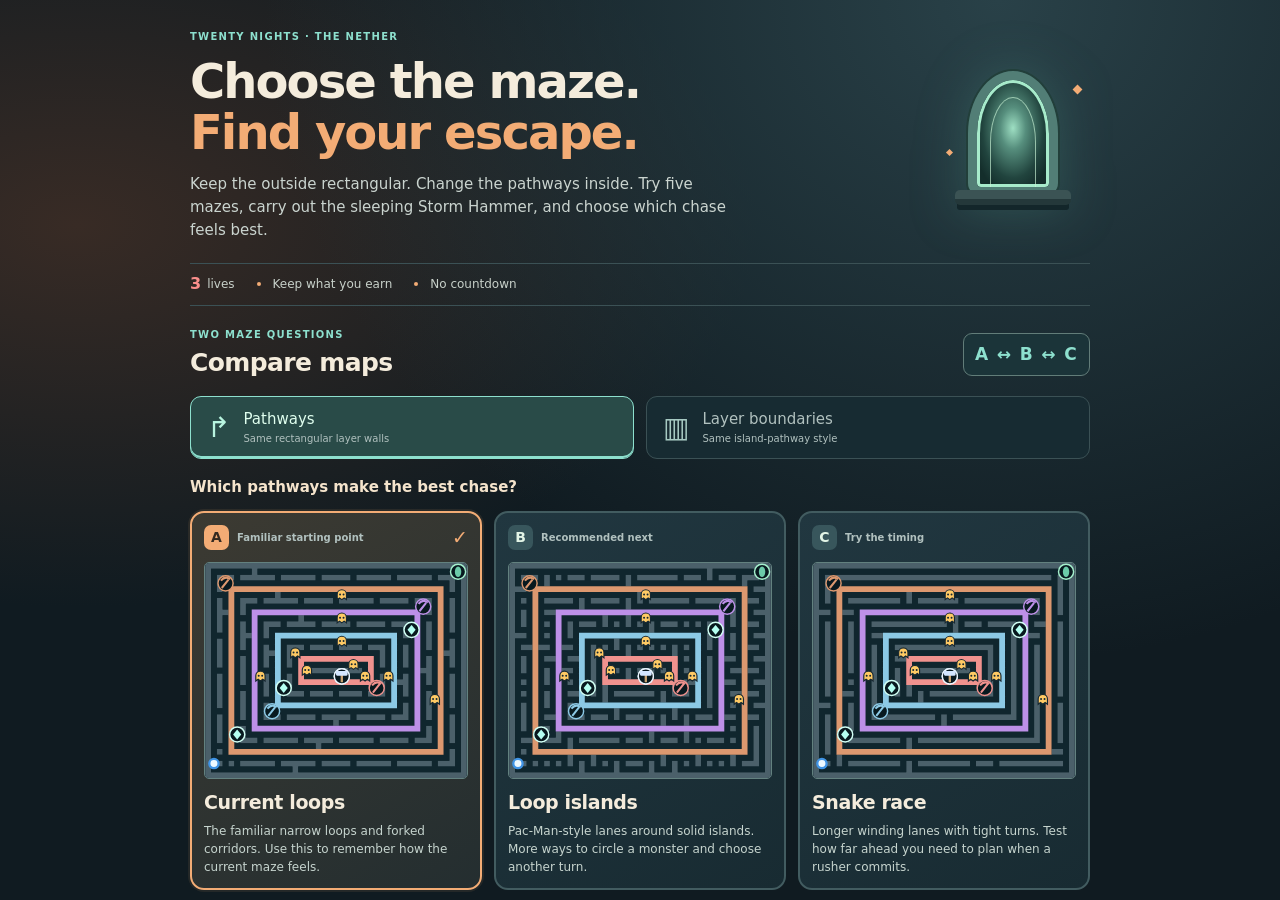
==== commit 28453327: "Add rectangular maze shape comparisons with preserved trials" ====
--- a/index.html
+++ b/index.html
@@ -3,7 +3,7 @@
 <head>
 <meta charset="utf-8">
 <meta name="viewport" content="width=device-width,initial-scale=1,maximum-scale=1,user-scalable=no">
-<title>Comparison Lab · Twenty Nights</title>
+<title>Maze Shapes · Twenty Nights</title>
 <!-- A PNG, deliberately: an inline <svg> in a data: URI is an injection vector,
      and a public-share scan refuses the whole page over it. Raster can't carry script. -->
 <link rel="icon" type="image/png" href="[data-uri]">
@@ -893,6 +893,39 @@
 }
 @media(max-width:380px){.nCustomGrid{grid-template-columns:1fr}.nVariantTag{font-size:7px}.nVariantCard strong{font-size:15px}.nVariantArt{height:67px}.nVariantHeader{gap:5px}}
 
+/* Maze-shape comparison: previews show the complete playable geometry. */
+.nShapeLab .nPairChoices{grid-template-columns:repeat(2,minmax(0,1fr));gap:12px}
+.nShapeLab .nPairChoice{justify-content:flex-start;gap:13px;padding:12px 16px;text-align:left;font-size:15px}
+.nShapeLab .nPairChoice>span:first-child{font-size:28px}
+.nShapeLab .nPairChoice>span+span{font-size:15px;line-height:1.35;color:inherit}
+.nShapeLab .nPairChoice small{display:block;margin-top:3px;font-size:10px;font-weight:500;color:var(--n-muted)}
+.nShapeLab .nComparisonCards{grid-template-columns:repeat(3,minmax(0,1fr));align-items:stretch}
+.nShapeLab .nVariantCard{padding:12px;border-radius:14px}
+.nShapeLab .nVariantArt{width:100%;height:auto;aspect-ratio:45/37;max-width:none;margin:12px 0;background:#10262e;border:1px solid #63817f;border-radius:5px;overflow:hidden}
+.nShapeLab .nVariantArt svg{display:block;width:100%;height:100%;overflow:visible}
+.nShapeLab .nVariantCard strong{font-size:19px}
+.nShapeLab .nVariantDescription{font-size:12px;max-width:none}
+.nShapeLab .nVariantTag{font-size:10px;line-height:1.3}
+.nMapPreviewLegend{display:flex;justify-content:center;gap:8px 19px;flex-wrap:wrap;margin:12px 0!important;font-size:11px;color:var(--n-muted)}
+.nMapPreviewLegend span{display:inline-flex;align-items:center;gap:5px}
+.nMapPreviewLegend b{font-size:17px;font-weight:700;line-height:1}
+.nPreviewHero{color:#85c4ff}.nPreviewPick{color:#dc986f}.nPreviewCore{color:#b4fff1}.nPreviewMonster{color:#ffca64}.nPreviewPortal{color:#6bcba9}
+.nComparisonFairness{font-size:11px;color:#b5cac5;line-height:1.55;margin:14px 0 0!important;max-width:760px}
+.nMazeRules h2{font-size:20px;margin:0 0 11px}.nMazeRules p{font-size:12px;line-height:1.6;margin:7px 0}
+.nPreviousLab{display:flex;align-items:center;justify-content:space-between;gap:20px;padding:16px;margin:20px 0 0;border:1px solid #4a6b6b;border-radius:12px;background:#152b31}
+.nPreviousLab b{font-size:13px;color:var(--n-teal)}.nPreviousLab p{font-size:11px;color:var(--n-muted);line-height:1.5;margin-top:4px;max-width:370px}
+.nPreviousLab a{font-size:12px;flex:none;max-width:260px}
+@media(max-width:760px){.nShapeLab .nVariantCard{padding:10px}.nShapeLab .nVariantHeader{gap:5px}.nShapeLab .nVariantTag{font-size:9px}.nShapeLab .nVariantCard strong{font-size:16px}.nShapeLab .nVariantDescription{font-size:11px}}
+@media(max-width:620px){
+  .nShapeLab .nPairChoices{gap:8px}.nShapeLab .nPairChoice{flex-direction:row;padding:10px;gap:8px;min-height:70px}.nShapeLab .nPairChoice>span+span{font-size:13px}.nShapeLab .nPairChoice small{font-size:9px}.nShapeLab .nTrialBadge{font-size:13px}
+  .nShapeLab .nComparisonCards{grid-template-columns:1fr;gap:10px}
+  .nShapeLab .nVariantCard{display:grid;grid-template-columns:43% minmax(0,1fr);gap:6px 13px;padding:12px;align-items:start}
+  .nShapeLab .nVariantArt{grid-column:1;grid-row:1/4;margin:0;align-self:center}
+  .nShapeLab .nVariantHeader{grid-column:2;grid-row:1}.nShapeLab .nVariantCard strong{grid-column:2;grid-row:2;font-size:18px;margin:0}.nShapeLab .nVariantDescription{grid-column:2;grid-row:3;font-size:11px}.nShapeLab .nVariantTag{font-size:9px}
+  .nMapPreviewLegend{gap:7px 13px;font-size:10px}.nPreviousLab{align-items:stretch;flex-direction:column;gap:12px;padding:13px}.nPreviousLab a{max-width:none}.nComparisonFairness{font-size:10px}
+}
+@media(max-width:380px){.nShapeLab .nVariantCard{grid-template-columns:41% minmax(0,1fr);gap:5px 9px;padding:10px}.nShapeLab .nVariantCard strong{font-size:16px}.nShapeLab .nVariantDescription{font-size:10px}.nShapeLab .nVariantTag{font-size:8px}.nShapeLab .nPairChoice>span:first-child{font-size:22px}}
+
 
 .nCombinedMap{display:flex;gap:20px;align-items:center}.nCombinedMap .nMapPreview{width:200px;flex:none}.nCombinedMap h2{font-size:20px;margin:0 0 8px}.nCombinedMap p{margin:6px 0;line-height:1.5}@media(max-width:600px){.nCombinedMap{display:block}.nCombinedMap .nMapPreview{display:none}}
 </style>
@@ -983,33 +1016,34 @@
   <button class="chip" id="muteBtn" aria-label="Sound on or off">🔊</button>
 </div>
 
-<section id="title" class="overlay nTitle nUi" aria-labelledby="nTitleHeading">
+<section id="title" class="overlay nTitle nUi nShapeLab" aria-labelledby="nTitleHeading">
   <div class="nSetupShell">
     <header class="nSetupHeader">
-      <div><p class="nEyebrow">TWENTY NIGHTS · THE NETHER</p><h1 id="nTitleHeading">Choose the chase.<br><em>Make it yours.</em></h1><p class="nLead">Try two versions of one idea. Same maze, three lives, and a sleeping Storm Hammer to carry out. Which one makes the best escape?</p></div>
+      <div><p class="nEyebrow">TWENTY NIGHTS · THE NETHER</p><h1 id="nTitleHeading">Choose the maze.<br><em>Find your escape.</em></h1><p class="nLead">Keep the outside rectangular. Change the pathways inside. Try five mazes, carry out the sleeping Storm Hammer, and choose which chase feels best.</p></div>
       <div class="nPortalMark" aria-hidden="true"><span class="nPortalCore"></span><span class="nPortalSpark nSparkOne"></span><span class="nPortalSpark nSparkTwo"></span><span class="nPortalStep"></span></div>
     </header>
     <div class="nRules" aria-label="Rules shared by every challenge"><span><b>3</b> lives</span><span>Keep what you earn</span><span>No countdown</span></div>
     <div id="nContinuePanel" class="nContinuePanel hidden"><div class="nSavedDetails"><b>Your adventures are kept here.</b><label for="nHistory">Choose a saved adventure</label><select id="nHistory" aria-describedby="nSavedSummary"></select><p id="nSavedSummary">Continue with your remaining lives and openings.</p><label for="nSavedMoment">One moment to remember <span>(optional)</span></label><textarea id="nSavedMoment" rows="2" maxlength="500" placeholder="I escaped the fast monster by…"></textarea><p id="nSavedExportStatus" role="status">Notes stay on this browser. Nothing is sent.</p></div><div class="nSavedActions"><button id="nResume" class="nButton nButtonTeal" type="button">Continue adventure</button><button id="nSavedDownloadNotes" class="nButton nButtonQuiet" type="button">Download this adventure</button><button id="nHistoryDownload" class="nButton nButtonQuiet" type="button">Download all comparisons</button></div></div>
     <section class="nLab" aria-labelledby="nLabHeading">
-      <div class="nLabHeading"><div><p class="nEyebrow">ONE CHANGE AT A TIME</p><h2 id="nLabHeading">What shall we try?</h2></div><span class="nTrialBadge">A ↔ B</span></div>
+      <div class="nLabHeading"><div><p class="nEyebrow">TWO MAZE QUESTIONS</p><h2 id="nLabHeading">Compare maps</h2></div><span class="nTrialBadge">A ↔ B ↔ C</span></div>
       <div class="nPairChoices" role="group" aria-label="Choose a comparison">
-        <button id="nPairControls" data-pair="controls" class="nPairChoice" type="button" aria-pressed="true"><span aria-hidden="true">↱</span>Moving</button>
-        <button id="nPairBrains" data-pair="brains" class="nPairChoice" type="button" aria-pressed="false"><span aria-hidden="true">⚡</span>Fast brains</button>
-        <button id="nPairWalls" data-pair="walls" class="nPairChoice" type="button" aria-pressed="false"><span aria-hidden="true">⛏</span>Wall holes</button>
-        <button id="nPairLayers" data-pair="layers" class="nPairChoice" type="button" aria-pressed="false"><span aria-hidden="true">▣</span>Fast layers</button>
-        <button id="nPairCues" data-pair="cues" class="nPairChoice" type="button" aria-pressed="false"><span aria-hidden="true">◀</span>Warnings</button>
+        <button id="nPairPaths" data-pair="paths" class="nPairChoice" type="button" aria-pressed="true"><span aria-hidden="true">↱</span><span>Pathways<small>Same rectangular layer walls</small></span></button>
+        <button id="nPairBoundaries" data-pair="boundaries" class="nPairChoice" type="button" aria-pressed="false"><span aria-hidden="true">▥</span><span>Layer boundaries<small>Same island-pathway style</small></span></button>
       </div>
-      <p id="nPairQuestion" class="nPairQuestion">Which movement feels best during a chase?</p>
-      <div class="nComparisonCards" role="group" aria-label="Choose version A or B">
-        <button id="nVariantA" class="nVariantCard" type="button" aria-pressed="true" aria-describedby="nVariantADescription"><span class="nVariantHeader"><b class="nLetter">A</b><span id="nVariantATag" class="nVariantTag">First try</span><span class="nVariantTick" aria-hidden="true">✓</span></span><span id="nVariantAArt" class="nVariantArt" aria-hidden="true"></span><strong id="nVariantALabel">Tap route</strong><span id="nVariantADescription" class="nVariantDescription">Tap where you want to go.</span></button>
-        <button id="nVariantB" class="nVariantCard" type="button" aria-pressed="false" aria-describedby="nVariantBDescription"><span class="nVariantHeader"><b class="nLetter">B</b><span id="nVariantBTag" class="nVariantTag">Try next</span><span class="nVariantTick" aria-hidden="true">✓</span></span><span id="nVariantBArt" class="nVariantArt" aria-hidden="true"></span><strong id="nVariantBLabel">Buffered swipe</strong><span id="nVariantBDescription" class="nVariantDescription">Swipe early to turn at the next opening.</span></button>
+      <p id="nPairQuestion" class="nPairQuestion">Which pathways make the best chase?</p>
+      <div class="nComparisonCards" role="group" aria-label="Choose map A, B or C">
+        <button id="nVariantA" class="nVariantCard" type="button" aria-pressed="true" aria-describedby="nVariantADescription"><span class="nVariantHeader"><b class="nLetter">A</b><span id="nVariantATag" class="nVariantTag">Familiar starting point</span><span class="nVariantTick" aria-hidden="true">✓</span></span><span id="nVariantAArt" class="nVariantArt" aria-hidden="true"></span><strong id="nVariantALabel">Current loops</strong><span id="nVariantADescription" class="nVariantDescription">The familiar maze, kept for comparison.</span></button>
+        <button id="nVariantB" class="nVariantCard" type="button" aria-pressed="false" aria-describedby="nVariantBDescription"><span class="nVariantHeader"><b class="nLetter">B</b><span id="nVariantBTag" class="nVariantTag">Try next</span><span class="nVariantTick" aria-hidden="true">✓</span></span><span id="nVariantBArt" class="nVariantArt" aria-hidden="true"></span><strong id="nVariantBLabel">Loop islands</strong><span id="nVariantBDescription" class="nVariantDescription">Try circling monsters around solid islands.</span></button>
+        <button id="nVariantC" class="nVariantCard" type="button" aria-pressed="false" aria-describedby="nVariantCDescription"><span class="nVariantHeader"><b class="nLetter">C</b><span id="nVariantCTag" class="nVariantTag">Try next</span><span class="nVariantTick" aria-hidden="true">✓</span></span><span id="nVariantCArt" class="nVariantArt" aria-hidden="true"></span><strong id="nVariantCLabel">Snake race</strong><span id="nVariantCDescription" class="nVariantDescription">Try timing your escape through winding lanes.</span></button>
       </div>
+      <p class="nMapPreviewLegend" aria-label="Map preview legend"><span><b class="nPreviewHero" aria-hidden="true">●</b>You</span><span><b class="nPreviewPick" aria-hidden="true">⛏</b>Pickaxes</span><span><b class="nPreviewCore" aria-hidden="true">◆</b>Cores</span><span><b class="nPreviewMonster" aria-hidden="true">♟</b>Monsters</span><span><b class="nPreviewPortal" aria-hidden="true">◯</b>Portal</span></p>
       <div class="nExperimentHint"><span aria-hidden="true">◎</span><div><b id="nPairImpact">Changes: steering</b><p id="nPairTry">Try a sharp turn when a monster is close.</p></div></div>
-      <div class="nLaunchRow"><button id="nStart" class="nButton nButtonPrimary" type="button">Play A · Tap route <span aria-hidden="true">↗</span></button><button id="nSetupSettings" class="nButton nButtonQuiet" type="button" aria-haspopup="dialog" aria-controls="nSettings">Camera &amp; display</button></div>
+      <div class="nLaunchRow"><button id="nStart" class="nButton nButtonPrimary" type="button">Play Current loops <span aria-hidden="true">↗</span></button><button id="nSetupSettings" class="nButton nButtonQuiet" type="button" aria-haspopup="dialog" aria-controls="nSettings">Camera &amp; display</button></div>
+      <p class="nComparisonFairness">Every map uses the same monster speeds, two middle rush layers, dumber rushers and three lives. Shapes change journey length and junctions, so difficulty may change too. That's what we're testing.</p>
       <p id="nTitleNote" class="nFinePrint">Each new try starts fresh. Your earlier adventures stay saved.</p>
       <div class="nGestureGuide"><span aria-hidden="true">↔</span><p><b>Room to see.</b> Drag two fingers to look ahead; release to drift back. Pinch to zoom. The <b>Map</b> button fills the canvas with the whole maze.</p></div>
       <details class="nCustomChoices"><summary>Mix your own chase <span>Optional dials</span></summary><div class="nCustomGrid">
+        <label for="nCustomLayout">Maze<select id="nCustomLayout"><option value="rectangular-descent-v1">Current loops</option><option value="loop-islands-v1" selected>Loop islands</option><option value="snake-race-v1">Snake race</option><option value="stepped-islands-v1">Stepped islands</option><option value="castle-islands-v1">Castle islands</option></select></label>
         <label for="nCustomControl">Movement<select id="nCustomControl"><option value="tap">Tap route</option><option value="swipe">Buffered swipe</option></select></label>
         <label for="nCustomBrain">Fast-monster brain<select id="nCustomBrain"><option value="committed">Dumber · commits to its rush</option><option value="tracking">Tracks during the rush</option></select></label>
         <label for="nCustomLayers">Layers with fast monsters<select id="nCustomLayers"><option value="goofy">0 · goofy regulars everywhere</option><option value="one">1 · crystal only</option><option value="middle" selected>2 · crystal + iron</option><option value="three">3 · crystal + iron + obsidian</option><option value="runner">4 · every layer</option><option value="deep">2 · iron + obsidian</option></select></label>
@@ -1018,11 +1052,12 @@
         <button id="nCustomStart" class="nButton nButtonTeal" type="button">Play my mix ↗</button>
       </div><p class="nHint">Fast monsters keep the same top speed. Dodge assist starts off in every comparison, so you choose the escape.</p></details>
     </section>
-    <section class="nFieldset nMapFieldset" aria-label="Your fixed maze">
-      <div class="nCombinedMap"><span class="nMapPreview" aria-hidden="true"><canvas id="nPreview-rectangular-descent-v1" width="160" height="124"></canvas></span><div><h2>The Storm Hammer</h2><p>Four rectangular layers. Narrow loops and forked corridors. Copper → crystal → iron → obsidian. Each pickaxe matches its wall’s colour and material.</p><p class="nHint">Open the layers to face 2 → 4 → 7 → 10 monsters. Earlier monsters stay loose. All three lives keep your progress.</p><p class="nHint">Open two ways through before going deep. The sleeping hammer can stop one monster in front of you, but cannot save you from both sides. The refuge gives eight seconds of protection, then needs fifteen seconds to recharge after leaving.</p></div></div>
+    <section class="nFieldset nMapFieldset" aria-label="Rules shared by all five maps">
+      <div class="nMazeRules"><h2>The same treasure. Your way out.</h2><p>Four continuous layer walls: copper → crystal → iron → obsidian. Each pickaxe matches its wall's colour. Any matching wall can still be broken, and your openings stay.</p><p>Open the layers to face 2 → 4 → 7 → 10 monsters. Earlier monsters stay loose. All three lives keep your progress.</p><p class="nHint">Make two ways through before going deep. The sleeping hammer can stop one monster in front of you, but cannot save you from both sides. The refuge gives eight seconds of protection, then needs fifteen seconds to recharge after leaving.</p></div>
+      <div class="nPreviousLab"><div><b>The current version is kept.</b><p>Return to the earlier controls and chase comparisons at any time. Its saved adventures stay separate.</p></div><a id="nPreviousLab" class="nButton nButtonQuiet" href="comparison-lab.html">Open current comparison lab ↗</a></div>
     </section>
     <details class="nWoodsDetails"><summary>Visit the woods</summary><div><button class="nButton nButtonQuiet" id="startBtn" type="button">Play the original woods</button><button class="nButton nButtonQuiet hidden" id="contBtn" type="button">Continue Day <span id="contDay"></span></button><button class="nButton nButtonQuiet" id="howBtn" type="button">How the woods work</button><button class="nButton nButtonQuiet" id="fbBtn" type="button">Woods feedback</button></div></details>
-    <p class="nLocalNote">Comparison lab · four rectangular layers · your choices shape what comes next</p>
+    <p class="nLocalNote">Maze-shape lab · rectangular outside, five different ways inside · your choices shape what comes next</p>
   </div>
 </section>
 
@@ -1117,7 +1152,7 @@
     <div class="nEndActions"><button id="nReplay" class="nButton nButtonPrimary" type="button">Retry this challenge</button><button id="nEndMenu" class="nButton nButtonQuiet" type="button">Choose another comparison</button></div>
     <form id="nFeedback" class="nFeedback">
       <fieldset class="nFieldset"><legend>How did this version feel? What helped you escape — or got you caught?</legend><div class="nFeelings"><label><input id="nFeelFun" name="nFeeling" type="radio" value="fun"><span>Fun</span></label><label><input id="nFeelTense" name="nFeeling" type="radio" value="tense"><span>Tense</span></label><label><input id="nFeelUnfair" name="nFeeling" type="radio" value="unfair"><span>Unfair</span></label></div></fieldset>
-      <label class="nNoteLabel" for="nFeedbackNote">Tell us about one moment <span>(optional)</span></label><textarea id="nFeedbackNote" rows="2" maxlength="500" placeholder="The chase, music or hammer moment where…"></textarea>
+      <label class="nNoteLabel" for="nFeedbackNote">Tell us about one moment <span>(optional)</span></label><textarea id="nFeedbackNote" rows="2" maxlength="500" placeholder="The corner, loop or wall that helped me — or trapped me…"></textarea>
       <div class="nFeedbackFooter"><span id="nFeedbackStatus" role="status">Stays here. Nothing is sent.</span><button id="nDownloadNotes" class="nButton nButtonSmall" type="button">Download notes</button></div>
     </form>
   </div>
@@ -1128,9 +1163,9 @@
 /* ═══════════════ 1 · CONSTANTS & STATE ═══════════════ */
 const SAFE_MODE = false;   /*SAFE_FLAG*/              // flipped by tools/build-artifact.js --safe
 const store = {                                        // localStorage that can never crash the game
-  get(k){ try{ return localStorage.getItem("tn.comparisontrial1." + k); }catch(e){ return null; } },
-  set(k,v){ try{ localStorage.setItem("tn.comparisontrial1." + k,v); }catch(e){} },
-  del(k){ try{ localStorage.removeItem("tn.comparisontrial1." + k); }catch(e){} },
+  get(k){ try{ return localStorage.getItem("tn.mazeshapes1." + k); }catch(e){ return null; } },
+  set(k,v){ try{ localStorage.setItem("tn.mazeshapes1." + k,v); }catch(e){} },
+  del(k){ try{ localStorage.removeItem("tn.mazeshapes1." + k); }catch(e){} },
 };
 const TEST = new URLSearchParams(location.search).has("test")
           || location.hash === "#test"
@@ -5003,8 +5038,14 @@
   const N=45, ROWS=37, CELL_COUNT=N*ROWS, TILE=32;
   const idx=(x,y)=>y*N+x, inB=(x,y)=>x>=0&&y>=0&&x<N&&y<ROWS;
 /* Four rectangular shells. Every chamber is a narrow looping maze, not an arena. */
-const NETHER_LAYOUT_CATALOGUE=[{id:'rectangular-descent-v1',name:'The Fourfold Maze',description:'Four layers. Ten monsters. Three lives.',hint:'Make a second opening. Lead the pack one way, then take the other loop.'}];
-function layout(){
+const NETHER_LAYOUT_CATALOGUE=[
+  {id:'rectangular-descent-v1',name:'Current loops',description:'The familiar narrow loops and rectangular layers.',hint:'Your current maze, preserved for comparison.'},
+  {id:'loop-islands-v1',name:'Loop islands',description:'Pac-Man-like turns and branching loops around wall islands.',hint:'Turn around an island, then take a different way out.'},
+  {id:'snake-race-v1',name:'Snake race',description:'Longer winding lanes with fewer escape junctions.',hint:'Read the next corner before a fast monster commits.'},
+  {id:'stepped-islands-v1',name:'Stepped walls',description:'Loop islands inside continuous zigzag layer walls.',hint:'A bend in the coloured wall can hide another way through.'},
+  {id:'castle-islands-v1',name:'Castle walls',description:'Loop islands and indented, battlement-like layer walls.',hint:'Use the wall recesses to find a useful second opening.'}
+];
+function originalLayout(){
   const width=45,height=37,map=Array(width*height).fill('#'),at=(x,y)=>y*width+x;
   const perimeter=(a,b,c,d,t)=>{for(let x=a;x<=c;x++){map[at(x,b)]=t;map[at(x,d)]=t;}for(let y=b;y<=d;y++){map[at(a,y)]=t;map[at(c,y)]=t;}};
   const layers=[
@@ -5054,8 +5095,115 @@
     ]};
 }
 
-  const BUILD='TN-D6-2026-10-24-comparison-lab-1';
-  const SAVE_KEY='tn.d6.comparison.v1',PREF_KEY='tn.d6.comparison.preferences.v1',HISTORY_KEY='tn.d6.comparison.history.v1';
+// Layouts are pure data: fixed seeds make a fresh comparison reproducible.
+// Odd grid points are rooms of exactly one cell; a carved edge joins two rooms.
+// Even/even cells stay solid, so a carved maze cannot accidentally create an arena.
+function layout(id='rectangular-descent-v1'){
+  const entry=NETHER_LAYOUT_CATALOGUE.find(item=>item.id===id);
+  if(!entry)throw new RangeError('Unknown Nether maze: '+id);
+  const scene=originalLayout(),{width,height,layers}=scene,at=(x,y)=>y*width+x;
+  const neighbors=i=>[[i%width-1,Math.floor(i/width)],[i%width+1,Math.floor(i/width)],[i%width,Math.floor(i/width)-1],[i%width,Math.floor(i/width)+1]].filter(([x,y])=>x>=0&&x<width&&y>=0&&y<height).map(([x,y])=>at(x,y));
+  const shaped=id==='stepped-islands-v1'||id==='castle-islands-v1';
+  const outlines=layers.map(l=>{
+    const {x1:a,y1:b,x2:c,y2:d}=l;
+    if(id==='stepped-islands-v1')return [[a+2,b],[c,b],[c,18],[c-2,18],[c-2,d],[a,d],[a,18],[a+2,18]];
+    if(id==='castle-islands-v1'){
+      const low=l.tier===4?17:14,high=l.tier===4?19:22;
+      return [[a,b],[c,b],[c,low],[c-2,low],[c-2,high],[c,high],[c,d],[a,d],[a,high],[a+2,high],[a+2,low],[a,low]];
+    }
+    return [[a,b],[c,b],[c,d],[a,d]];
+  });
+  const boundary=Array(width*height).fill(0),depth=Array(width*height).fill(0);
+  function inside(x,y,polygon){let yes=false;for(let i=0,j=polygon.length-1;i<polygon.length;j=i++){const[a,b]=polygon[i],[c,d]=polygon[j];if((b>y)!==(d>y)&&x<(c-a)*(y-b)/(d-b)+a)yes=!yes;}return yes;}
+  outlines.forEach((polygon,level)=>{
+    for(let i=0;i<polygon.length;i++){
+      let[x,y]=polygon[i];const[tx,ty]=polygon[(i+1)%polygon.length],dx=Math.sign(tx-x),dy=Math.sign(ty-y);
+      for(;;){boundary[at(x,y)]=level+1;if(x===tx&&y===ty)break;x+=dx;y+=dy;}
+    }
+    for(let y=1;y<height-1;y++)for(let x=1;x<width-1;x++)if(inside(x+.001,y+.001,polygon))depth[at(x,y)]=level+1;
+  });
+  for(let i=0;i<depth.length;i++)if(boundary[i])depth[i]=boundary[i];
+  if(id!=='rectangular-descent-v1'){
+    scene.map=boundary.map(tier=>tier?'bcde'[tier-1]:'#');
+    const map=scene.map,snake=id==='snake-race-v1';
+    // Use the same decision seed for the islands and boundary comparisons.
+    let seed=snake?14731:42709;
+    const random=()=>{seed=(Math.imul(seed,1664525)+1013904223)>>>0;return seed/4294967296;};
+    for(let level=0;level<=4;level++){
+      const nodes=[];for(let y=1;y<height-1;y+=2)for(let x=1;x<width-1;x+=2)if(!boundary[at(x,y)]&&depth[at(x,y)]===level)nodes.push(at(x,y));
+      const nodeSet=new Set(nodes),edges=new Map(nodes.map(i=>[i,[]]));
+      for(const i of nodes)for(const delta of[2,-2,2*width,-2*width]){
+        const j=i+delta,middle=(i+j)/2;
+        if(nodeSet.has(j)&&!boundary[middle]&&depth[middle]===level&&Math.abs(j%width-i%width)<=2)edges.get(i).push(j);
+      }
+      const visited=new Set(),linked=new Map(nodes.map(i=>[i,new Set()]));
+      const connect=(a,b)=>{map[a]=map[b]=map[(a+b)/2]='.';linked.get(a).add(b);linked.get(b).add(a);};
+      const stack=[{i:nodes[0],direction:0}];visited.add(nodes[0]);map[nodes[0]]='.';
+      while(stack.length){
+        const current=stack[stack.length-1],available=edges.get(current.i).filter(j=>!visited.has(j));
+        if(!available.length){stack.pop();continue;}
+        const straight=available.find(j=>j-current.i===current.direction);
+        const next=snake&&straight!==undefined&&random()<.82?straight:available[Math.floor(random()*available.length)];
+        connect(current.i,next);visited.add(next);stack.push({i:next,direction:next-current.i});
+      }
+      if(visited.size!==nodes.length)throw new Error('Disconnected maze chamber '+id+':'+level);
+      // Close tree dead ends into escape loops. Snake keeps only these essential
+      // bypasses; islands gain more branch/rejoin decisions.
+      for(const i of nodes)if(linked.get(i).size<2){const choices=edges.get(i).filter(j=>!linked.get(i).has(j));if(choices.length)connect(i,choices[Math.floor(random()*choices.length)]);}
+      if(!snake)for(const i of nodes)for(const j of edges.get(i))if(j>i&&!linked.get(i).has(j)&&random()<.18)connect(i,j);
+    }
+    // Preserve the two ways out of the tiny refuge, including the existing
+    // recovery positions, without creating a 2x2 open square.
+    for(const[x,y]of[[1,33],[1,34],[1,35],[2,33],[3,33],[3,34],[3,35],[2,35],[4,35],[5,35],[1,32],[1,31],[1,30],[1,29]])map[at(x,y)]='.';
+    const occupied=new Set([at(scene.start.x,scene.start.y),at(scene.goal.x,scene.goal.y)]);
+    function place(point,level,share=false){
+      let best=-1,distance=Infinity;
+      for(let i=0;i<map.length;i++)if(map[i]==='.'&&depth[i]===level&&(share||!occupied.has(i))){const gap=Math.abs(i%width-point.x)+Math.abs(Math.floor(i/width)-point.y);if(gap<distance){distance=gap;best=i;}}
+      if(best<0)throw new Error('No place for '+id+' '+level);
+      occupied.add(best);return {...point,x:best%width,y:Math.floor(best/width)};
+    }
+    scene.upgrades=scene.upgrades.map(p=>place(p,p.tier-1));
+    scene.cores=scene.cores.map(p=>place(p,p.tier));
+    scene.hammer={x:scene.cores[3].x,y:scene.cores[3].y};
+    scene.enemies=scene.enemies.map(p=>place(p,p.layer));
+  }
+  scene.depth=depth;
+  scene.weakCells=[];
+  for(let level=1;level<=4;level++){
+    const candidates=[];
+    for(let i=0;i<scene.map.length;i++)if(scene.map[i]==='bcde'[level-1]){
+      const sides=neighbors(i).filter(n=>scene.map[n]==='.');
+      if(sides.some(n=>depth[n]===level-1)&&sides.some(n=>depth[n]===level))candidates.push(i);
+    }
+    // Spread the visible weaker crossings around each wall. Ordinary wall
+    // cells remain mineable; the optional weak-spot setting only changes time.
+    const chosen=[];
+    while(candidates.length&&chosen.length<8){
+      let best=0,distance=-1;
+      for(let n=0;n<candidates.length;n++){
+        const i=candidates[n],gap=chosen.length?Math.min(...chosen.map(j=>Math.abs(i%width-j%width)+Math.abs(Math.floor(i/width)-Math.floor(j/width)))):0;
+        if(gap>distance){best=n;distance=gap;}
+      }
+      chosen.push(candidates.splice(best,1)[0]);
+    }
+    scene.weakCells.push(...chosen);
+  }
+  if(id==='rectangular-descent-v1')scene.weakCells=layers.flatMap(l=>[at(19,l.y1),at(25,l.y2)]);
+  // Every released monster has already crossed into the outer network. Patrol
+  // targets must be there too, never behind a future upgrade's sealed wall.
+  scene.patrol=[{x:1,y:1},{x:43,y:1},{x:43,y:35},{x:1,y:19},{x:23,y:3},{x:41,y:18}].map(point=>{
+    if(id==='rectangular-descent-v1')return point;
+    let best=-1,distance=Infinity;
+    for(let i=0;i<scene.map.length;i++)if(scene.map[i]==='.'&&depth[i]===0){const gap=Math.abs(i%width-point.x)+Math.abs(Math.floor(i/width)-point.y);if(gap<distance){best=i;distance=gap;}}
+    return {x:best%width,y:Math.floor(best/width)};
+  });
+  const floor=scene.map.flatMap((tile,i)=>tile==='.'?[i]:[]),degree=i=>neighbors(i).filter(n=>scene.map[n]==='.').length;
+  scene.metrics={floorCells:floor.length,junctions:floor.filter(i=>degree(i)>=3).length,deadEnds:floor.filter(i=>degree(i)===1).length,corners:floor.filter(i=>{const n=neighbors(i).filter(j=>scene.map[j]==='.');return n.length===2&&Math.abs(n[0]-n[1])!==2&&Math.abs(n[0]-n[1])!==2*width;}).length,shapedBoundaries:shaped};
+  return {...scene,...entry};
+}
+
+  const BUILD='TN-D7-2026-10-24-maze-shapes-1';
+  const SAVE_KEY='tn.d7.shapes.v1',PREF_KEY='tn.d7.shapes.preferences.v1',HISTORY_KEY='tn.d7.shapes.history.v1';
   const HERO_SPEED=4.6,MINE_TIME=1.8;
   const MATERIALS={b:{tier:1,name:'copper brick'},c:{tier:2,name:'crystal stone'},d:{tier:3,name:'iron block'},e:{tier:4,name:'obsidian slab'}};
   const PURSUERS=[
@@ -5066,8 +5214,14 @@
     {id:'goofy',name:'Goofy regular',description:'Quick feet, late turns. They sometimes choose the wrong way.'},
     {id:'runner',name:'Tracking rush',description:'A warning, a much faster chase, then time to catch your breath.'}
   ];
-  const TRIAL_DEFAULTS={control:'tap',brain:'committed',weakSpots:false,cues:true,pursuer:'middle'};
+  const SCENES=new Map(NETHER_LAYOUT_CATALOGUE.map(meta=>[meta.id,layout(meta.id)]));
+  const TRIAL_DEFAULTS={layout:'rectangular-descent-v1',control:'tap',brain:'committed',weakSpots:false,cues:true,pursuer:'middle'};
   const LAB_PRESETS=[
+    {id:'shape-current',pair:'paths',label:'Current loops',layout:'rectangular-descent-v1'},
+    {id:'shape-islands',pair:'paths',label:'Loop islands',layout:'loop-islands-v1'},
+    {id:'shape-snake',pair:'paths',label:'Snake race',layout:'snake-race-v1'},
+    {id:'shape-steps',pair:'boundaries',label:'Stepped islands',layout:'stepped-islands-v1'},
+    {id:'shape-castle',pair:'boundaries',label:'Castle islands',layout:'castle-islands-v1'},
     {id:'controls-a',pair:'controls',label:'Tap a destination',description:'Choose where to go; the hero follows a route.',control:'tap'},
     {id:'controls-b',pair:'controls',label:'Swipe the next turn',description:'Keep running. Queue a turn before the junction.',control:'swipe'},
     {id:'brains-a',pair:'brains',label:'Tracking rush',description:'Fast monsters keep updating their chase.',brain:'tracking'},
@@ -5082,23 +5236,22 @@
   function trialSelection(selection){
     const preset=LAB_PRESETS.find(p=>p.id===selection.preset);
     const t={...TRIAL_DEFAULTS,...(preset||{}),...(!preset?selection:{})};
-    return {preset:preset?.id||'custom',label:preset?.label||'Your mix',control:t.control==='swipe'?'swipe':'tap',brain:t.brain==='tracking'?'tracking':'committed',weakSpots:!!t.weakSpots,cues:t.cues!==false,pursuer:PURSUERS.some(p=>p.id===t.pursuer)?t.pursuer:'middle'};
+    return {layout:SCENES.has(t.layout)?t.layout:'rectangular-descent-v1',preset:preset?.id||'custom',label:preset?.label||'Your mix',control:t.control==='swipe'?'swipe':'tap',brain:t.brain==='tracking'?'tracking':'committed',weakSpots:!!t.weakSpots,cues:t.cues!==false,pursuer:PURSUERS.some(p=>p.id===t.pursuer)?t.pursuer:'middle'};
   }
   // Fixed optional shortcuts; every other matching material remains mineable.
-  const WEAK_CELLS=new Set(sceneWeakCells());
-  function sceneWeakCells(){return layout().layers.flatMap(l=>[idx(19,l.y1),idx(25,l.y2)]);}
-  const isWeakSpot=cell=>!!state?.trial.weakSpots&&WEAK_CELLS.has(cell)&&!!MATERIALS[state.map[cell]];
+  const isWeakSpot=cell=>!!state?.trial.weakSpots&&(scene.weakCells||scene.layers.flatMap(l=>[idx(19,l.y1),idx(25,l.y2)])).includes(cell)&&!!MATERIALS[state.map[cell]];
   const miningSeconds=cell=>isWeakSpot(cell)?.9:MINE_TIME;
   const defaults={dodge:false,showRoute:true,closeView:true,zoom:2.2,highContrast:false,reducedMotion:!!window.matchMedia?.('(prefers-reduced-motion: reduce)').matches};
   let prefs={...defaults};
   try{const saved=JSON.parse(localStorage.getItem(PREF_KEY));for(const k of Object.keys(defaults))if(k==='zoom'?Number.isFinite(saved?.[k])&&saved[k]>=1&&saved[k]<=3.2:typeof saved?.[k]==='boolean')prefs[k]=saved[k];}catch(error){}
-  let state=null,active=false,storageOK=true,scene=layout();
+  let state=null,active=false,storageOK=true,scene=SCENES.get('rectangular-descent-v1');
   const retainedAttempts=new Map(),pendingAttempts=new Set();
-  const START=scene.start,GOAL=scene.goal;
+  let START=scene.start,GOAL=scene.goal;
+  function activateScene(id){scene=SCENES.get(id);START=scene.start;GOAL=scene.goal;}
   let replan=0,saveClock=0,pointerId=null,lastPointer=null;
   const view=()=>state?JSON.parse(JSON.stringify(state)):null;
   const preferences=()=>({...prefs});
-  const options=()=>({layouts:[layout()],pursuers:PURSUERS.map(p=>({...p})),presets:LAB_PRESETS.map(p=>({...p})),saveKey:SAVE_KEY});
+  const options=()=>({layouts:JSON.parse(JSON.stringify([...SCENES.values()])),pursuers:PURSUERS.map(p=>({...p})),presets:LAB_PRESETS.map(p=>({...p})),saveKey:SAVE_KEY});
   const inRefuge=(x,y)=>x>=scene.refuge.x1-.5&&x<scene.refuge.x2+.5&&y>=scene.refuge.y1-.5&&y<scene.refuge.y2+.5;
   const refugeActive=()=>!!state&&inRefuge(state.hero.x,state.hero.y)&&state.refuge.remaining>0&&state.refuge.cooldown<=0;
   const enemyKind=(mode,layer)=>mode==='runner'||mode==='middle'&&(layer===2||layer===3)||mode==='deep'&&layer>=3||mode==='one'&&layer===2||mode==='three'&&layer>=2?'runner':'goofy';
@@ -5160,11 +5313,11 @@
   }
 
 /* A D-minor descent: a steady tablet-speaker beat acquires shadows and
-   syncopation as the hero physically enters each rectangular layer. */
+   syncopation as the hero physically enters each physical maze layer. */
   const netherScore={context:null,master:null,noise:null,voices:new Set(),playing:false,next:0,step:0,bpm:80};
   function netherMusicStage(){
     const h=state?.hero;
-    const depth=h?scene.layers.filter(l=>h.x>l.x1&&h.x<l.x2&&h.y>l.y1&&h.y<l.y2).length:0;
+    const depth=h?(scene.depth?.[idx(Math.round(h.x),Math.round(h.y))]??scene.layers.filter(l=>h.x>l.x1&&h.x<l.x2&&h.y>l.y1&&h.y<l.y2).length):0;
     const escape=!!state?.hammer?.collected;
     return {depth,bpm:80+depth*12+(escape?8:0),escape};
   }
@@ -5375,7 +5528,7 @@
   function random(){state.rng=(Math.imul(state.rng,1664525)+1013904223)>>>0;return state.rng/4294967296;}
   function updatePursuers(dt,repath){
     const h=state.hero;
-    const patrol=[{x:1,y:1},{x:43,y:1},{x:43,y:35},{x:1,y:19},{x:23,y:3},{x:41,y:18}];
+    const patrol=scene.patrol||[{x:1,y:1},{x:43,y:1},{x:43,y:35},{x:1,y:19},{x:23,y:3},{x:41,y:18}];
     for(const e of state.enemies){
       if(!e.released){
         if(!repath)continue;
@@ -5474,15 +5627,17 @@
     }catch(error){storageOK=false;return false;}
   }
   function persist(){if(!state)return false;if(!saveAttempt(state))return false;try{localStorage.setItem(SAVE_KEY,JSON.stringify(state));return true;}catch(error){storageOK=false;return false;}}
-  function history(){return historyIds().reverse().map(attemptById).filter(Boolean).map(a=>({id:a.attemptId,label:a.trial.label,status:a.status,lives:a.lives,elapsed:Math.round(a.elapsed),hammer:a.hammer.collected,cores:a.cores.filter(c=>c.collected).length,feedback:a.feedback||{}}));}
+  function history(){return historyIds().reverse().map(attemptById).filter(Boolean).map(a=>({id:a.attemptId,label:a.trial.label,layout:a.layout,layoutName:SCENES.get(a.layout).name,status:a.status,lives:a.lives,elapsed:Math.round(a.elapsed),hammer:a.hammer.collected,cores:a.cores.filter(c=>c.collected).length,feedback:a.feedback||{}}));}
   function recordFeedback(feedback,id=null){
     const a=!id||id===state?.attemptId?state:attemptById(id);if(!a)return false;
     a.feedback={feeling:typeof feedback?.feeling==='string'?feedback.feeling:(a.feedback?.feeling||''),note:typeof feedback?.note==='string'?feedback.note:(a.feedback?.note||'')};
     return a===state?persist():saveAttempt(a);
   }
-  function exportHistory(){if(state)persist();return JSON.stringify({game:'Twenty Nights — Comparison Lab',build:BUILD,attempts:historyIds().map(attemptById).filter(Boolean).map(a=>JSON.parse(notesFor(a,{},a.status==='playing'?'stopped-for-comparison':null)))},null,2);}
+  function exportHistory(){if(state)persist();return JSON.stringify({game:'Twenty Nights — Maze Shapes',build:BUILD,attempts:historyIds().map(attemptById).filter(Boolean).map(a=>JSON.parse(notesFor(a,{},a.status==='playing'?'stopped-for-comparison':null)))},null,2);}
   function validAttempt(v){
-    if(!v||v.version!==6||v.build!==BUILD||v.layout!==scene.id||!PURSUERS.some(p=>p.id===v.pursuer)||!['practice','woods'].includes(v.origin)
+    if(!v||!SCENES.has(v.layout))return false;
+    const scene=SCENES.get(v.layout),START=scene.start,GOAL=scene.goal;
+    if(!v||v.version!==7||v.build!==BUILD||v.layout!==scene.id||!PURSUERS.some(p=>p.id===v.pursuer)||!['practice','woods'].includes(v.origin)
       ||!['playing','won','lost'].includes(v.status)||!Number.isInteger(v.lives)||v.lives<0||v.lives>3||![0,1,2,3,4].includes(v.upgrade)
       ||(v.status==='lost')!==(v.lives===0)||!Array.isArray(v.map)||v.map.length!==CELL_COUNT)return false;
     if(v.map.some((t,i)=>t!==scene.map[i]&&!(MATERIALS[scene.map[i]]?.tier<=v.upgrade&&t==='.')))return false;
@@ -5490,7 +5645,7 @@
     const path=p=>Array.isArray(p)&&p.length<=CELL_COUNT&&p.every(i=>Number.isInteger(i)&&i>=0&&i<CELL_COUNT&&(v.map[i]==='.'||v.target&&i===idx(v.target.x,v.target.y)&&v.map[i]==='v'));
     const body=p=>point(p)&&path(p.path)&&(v.map[idx(Math.round(p.x),Math.round(p.y))]==='.'||p===v.hero&&v.status==='lost'&&v.map[idx(Math.round(p.x),Math.round(p.y))]==='v');
     const pref=p=>p&&Object.keys(defaults).every(k=>k==='zoom'?Number.isFinite(p[k])&&p[k]>=1&&p[k]<=3.2:typeof p[k]==='boolean');
-    if(!v.trial||!['tap','swipe'].includes(v.trial.control)||!['tracking','committed'].includes(v.trial.brain)||typeof v.trial.weakSpots!=='boolean'||typeof v.trial.cues!=='boolean'||v.trial.pursuer!==v.pursuer||typeof v.trial.label!=='string'||typeof v.trial.preset!=='string')return false;
+    if(!v.trial||v.trial.layout!==v.layout||!['tap','swipe'].includes(v.trial.control)||!['tracking','committed'].includes(v.trial.brain)||typeof v.trial.weakSpots!=='boolean'||typeof v.trial.cues!=='boolean'||v.trial.pursuer!==v.pursuer||typeof v.trial.label!=='string'||typeof v.trial.preset!=='string')return false;
     const direction=d=>d&&Number.isInteger(d.dx)&&Number.isInteger(d.dy)&&Math.abs(d.dx)+Math.abs(d.dy)<=1;
     if(!direction(v.steering)||v.steering.queued&&!direction(v.steering.queued))return false;
     if(!body(v.hero)||!Array.isArray(v.enemies)||v.enemies.length!==scene.enemies.length||v.enemies.some((e,i)=>!body(e)||e.id!==scene.enemies[i].id||e.layer!==scene.enemies[i].layer||e.role!==scene.enemies[i].role||typeof e.released!=='boolean'||e.kind!==enemyKind(v.pursuer,e.layer)||!Number.isFinite(e.stun)||e.stun<0||e.stun>.85
@@ -5509,7 +5664,7 @@
     return true;
   }
   function savedAttempt(){try{const saved=JSON.parse(localStorage.getItem(SAVE_KEY));return validAttempt(saved)?saved:null;}catch(error){return null;}}
-  function resume(id=null){const saved=id?attemptById(id):savedAttempt();if(id&&state)persist();if(!saved)return false;state=saved;prefs={...state.preferences};state.paused=true;active=true;S.running=false;replan=0;resetInput();syncUI();return true;}
+  function resume(id=null){const saved=id?attemptById(id):savedAttempt();if(id&&state)persist();if(!saved)return false;activateScene(saved.layout);state=saved;prefs={...state.preferences};state.paused=true;active=true;S.running=false;replan=0;resetInput();syncUI();return true;}
   function leave(){stopNetherMusic();persist();active=false;S.running=false;resetInput();syncUI();}
   function replay(){return start(state?state.origin:'practice',state?{...state.trial}:{});}
   function setPaused(value){if(!active||!state)return;state.paused=!!value;if(state.paused)stopNetherMusic();resetInput();persist();syncUI();}
@@ -5519,14 +5674,15 @@
     try{localStorage.setItem(PREF_KEY,JSON.stringify(prefs));}catch(error){}syncUI();return preferences();
   }
   function notesFor(attempt,feedback={},recordedAs=null){
-    return JSON.stringify({game:'Twenty Nights — Comparison Lab',version:6,build:BUILD,
-      question:'Which A/B option felt fair, exciting and easier to steer? Did you escape with the hammer?',
+    const attemptScene=SCENES.get(attempt?.layout)||scene;
+    return JSON.stringify({game:'Twenty Nights — Maze Shapes',version:7,build:BUILD,
+      question:'Which maze gives the most exciting chase and a fair escape? Do you prefer loops, winding routes, stepped walls or castle walls?',
       trialDefaults:{layers:4,monsters:10,cores:4,lives:3,tool:'colour-matched reusable materials',refuge:{shield:8,recharge:15},hammer:{lightning:'portal only',stun:.85,cooldown:1.1},heroSpeed:HERO_SPEED,mineSeconds:MINE_TIME,patrolCycle:{chaseSeconds:12,patrolSeconds:4},goofy:{speed:4.85,noticeSeconds:1,wrongTurnChance:.30},runner:{stalk:3.7,warningSeconds:.7,burst:8.2,burstSeconds:1.1,recovery:2.4,recoverySeconds:1.3}},
-      comparison:'Each named A/B pair changes one gameplay dial on the same authored map, fixed seed and roster. Camera and accessibility preferences are recorded.',
-      attempt:attempt?{id:attempt.attemptId,startedAt:attempt.startedAt,layout:attempt.layout,pursuer:attempt.pursuer,trial:attempt.trial,status:attempt.status,
+      comparison:'Shape presets share rules, roster and a rectangular 45 by 37 board. Geometry changes route lengths and decisions, so equal difficulty is not assumed. Custom settings and display changes are recorded.',
+      attempt:attempt?{id:attempt.attemptId,startedAt:attempt.startedAt,layout:attempt.layout,layoutName:attemptScene.name,pursuer:attempt.pursuer,trial:attempt.trial,status:attempt.status,
         recordedAs:recordedAs||(attempt.status==='won'?'escaped-on-foot':attempt.status==='lost'?'three-lives-used':'in-progress'),
         lives:attempt.lives,upgrade:attempt.upgrade,hammer:attempt.hammer,refuge:attempt.refuge,monsterMix:attempt.enemies.map(e=>({id:e.id,layer:e.layer,kind:e.kind})),cores:attempt.cores,breaches:attempt.breaches,losses:attempt.losses,events:attempt.events,
-        openings:attempt.map.flatMap((tile,i)=>tile==='.'&&MATERIALS[scene.map[i]]?[{x:i%N,y:Math.floor(i/N),tier:MATERIALS[scene.map[i]].tier}]:[]),
+        openings:attempt.map.flatMap((tile,i)=>tile==='.'&&MATERIALS[attemptScene.map[i]]?[{x:i%N,y:Math.floor(i/N),tier:MATERIALS[attemptScene.map[i]].tier}]:[]),
         elapsed:Math.round(attempt.elapsed),initialPreferences:attempt.initialPreferences,preferences:attempt.preferences,settingChanges:attempt.settingChanges}:null,feedback:{...attempt?.feedback,...feedback}},null,2);
   }
   function exportNotes(feedback={}){return notesFor(state,feedback);}
@@ -5535,10 +5691,10 @@
     return saved?notesFor(saved,feedback,saved.status==='playing'?'stopped-for-comparison':null):null;
   }
   function start(origin='practice',selection={}){
-    if(state)persist();const trial=trialSelection(selection),pursuer=trial.pursuer;
+    if(state)persist();const trial=trialSelection(selection),pursuer=trial.pursuer;activateScene(trial.layout);
     prefs.dodge=false;
     stopNetherMusic();
-    state={version:6,build:BUILD,attemptId:Date.now().toString(36)+'-'+Math.random().toString(36).slice(2,9),startedAt:new Date().toISOString(),origin,status:'playing',layout:scene.id,pursuer,trial,steering:{dx:0,dy:0,queued:null},feedback:{},lives:3,upgrade:0,map:scene.map.slice(),preferences:{...prefs},initialPreferences:{...prefs},settingChanges:[],events:[],rng:20261022,
+    state={version:7,build:BUILD,attemptId:Date.now().toString(36)+'-'+Math.random().toString(36).slice(2,9),startedAt:new Date().toISOString(),origin,status:'playing',layout:scene.id,pursuer,trial,steering:{dx:0,dy:0,queued:null},feedback:{},lives:3,upgrade:0,map:scene.map.slice(),preferences:{...prefs},initialPreferences:{...prefs},settingChanges:[],events:[],rng:20261022,
       hammer:{collected:false,charged:false,cooldown:0,swing:0,faceX:0,faceY:-1},refuge:{remaining:8,cooldown:0,inside:true},
       hero:{...START,path:[]},enemies:scene.enemies.map((e,i)=>({...e,kind:enemyKind(pursuer,e.layer),stun:0,path:[],released:false,wake:0,phase:'stalk',phaseTime:.4+(i%5)*.5,notice:(i%5)*.2,wrongTurn:false})),
       cores:scene.cores.map(c=>({...c,collected:false})),breaches:0,losses:[],mining:null,target:null,paused:false,recovery:0,awaitingReturn:false,elapsed:0,returns:0,
@@ -5554,36 +5710,47 @@
   }
   const hasSaved=()=>!!savedAttempt();
   let settingsOpen=false,settingsWasPaused=false,focusBack=null,lastModal=null;
-  let comparisonPair='controls',comparisonSide='a',selectedHistoryId=null,historySignature='',feedbackDirty=false,savedFeedbackDirty=false;
+  let comparisonPair='paths',comparisonSide='a',selectedHistoryId=null,historySignature='',feedbackDirty=false,savedFeedbackDirty=false;
+  const UI_LAYOUTS=new Map(options().layouts.map(candidate=>[candidate.id,candidate]));
   const PAIR_UI={
-    controls:{question:'Which movement feels best during a chase?',impact:'Changes: steering and turn timing',try:'Try a sharp turn when a monster is close. Then try the other version.',a:'Tap route',b:'Buffered swipe',ad:'Tap a destination. Drag and release to choose another.',bd:'Swipe to keep moving. Queue your next turn early; tap the floor to stop.'},
-    brains:{question:'Can you trick a fast monster without slowing it down?',impact:'Changes: how well a rush can follow you',try:'Wait for a rush, then turn a corner. The top speed is exactly the same.',a:'Follows your turns',b:'Commits to its rush',ad:'A fast monster keeps correcting its route during the burst.',bd:'It picks a route, commits, and can rush past your turn. Same silly face. Same speed.'},
-    walls:{question:'Do quicker cracks make a better escape?',impact:'Changes: escape choices while mining',try:'Try opening a hole while chased. Any matching wall can still be broken.',a:'Make holes anywhere',b:'Quicker cracked spots',ad:'Every matching wall takes the same time to mine. Choose any way through.',bd:'Cracked wall spots open faster. Other matching walls still break normally.'},
-    layers:{question:'How much fast-monster chaos feels right?',impact:'Changes: how many layers release rushers',try:'Reach the hammer, then try to carry it out. Which return chase feels fair?',a:'One fast layer',b:'Two fast layers',ad:'Only the crystal layer has fast monsters. The others have goofy regulars.',bd:'Crystal and iron have fast monsters. Copper and obsidian have goofy regulars.'},
-    cues:{question:'Can a little warning help without spoiling the surprise?',impact:'Changes: nearby danger visibility',try:'Notice a close monster around a corner. Do the hints help you choose an escape?',a:'Trust your eyes',b:'Subtle danger hints',ad:'Watch the monsters and their faces. No extra danger arrows.',bd:'Small hints point toward nearby danger. Faraway monsters stay a surprise.'}
+    paths:{question:'Which pathways make the best chase?',impact:'Changes: turns, junctions and escape loops',try:'Start with Current loops, then try Loop islands. Can you fool a rusher and still find your way back?',variants:[
+      {id:'shape-current',layout:'rectangular-descent-v1',label:'Current loops',tag:'Familiar starting point',description:'The familiar narrow loops and forked corridors. Use this to remember how the current maze feels.'},
+      {id:'shape-islands',layout:'loop-islands-v1',label:'Loop islands',tag:'Recommended next',description:'Pac-Man-style lanes around solid islands. More ways to circle a monster and choose another turn.'},
+      {id:'shape-snake',layout:'snake-race-v1',label:'Snake race',tag:'Try the timing',description:'Longer winding lanes with tight turns. Test how far ahead you need to plan when a rusher commits.'}
+    ]},
+    boundaries:{question:'What if the layers bend with the maze?',impact:'Changes: corners, mining choices and the return route',try:'Try Rectangle islands first, then Stepped islands. Do the bends help you trick monsters or make you lose your way?',variants:[
+      {id:'shape-islands',layout:'loop-islands-v1',label:'Rectangle islands',tag:'Same Loop islands map',description:'Straight rectangular layer walls around the island pathways. This is the baseline for comparing boundary shapes.'},
+      {id:'shape-steps',layout:'stepped-islands-v1',label:'Stepped islands',tag:'Recommended next',description:'Continuous walls step in and out around the maze. Compare the extra corners and possible ways through.'},
+      {id:'shape-castle',layout:'castle-islands-v1',label:'Castle islands',tag:'Try the alcoves',description:'Continuous walls form castle-like bends and pockets. Are those useful escape choices, or places to get cornered?'}
+    ]}
   };
-  function comparisonArt(pair,side){
-    const b=side==='b',wall='<path d="M12 21H92V43H124V65H148 M12 65H68V43H42" stroke="#55757b" stroke-width="10"/>',hero='<circle cx="24" cy="43" r="8" fill="#8de0ce"/><path d="M21 39l5 3-5 3" stroke="#16353a" stroke-width="2"/>';
-    const ghost='<path d="M110 31q0-11 10-11t10 11v18l-5-4-5 4-5-4-5 4z" fill="#f3ac75"/><circle cx="116" cy="30" r="3" fill="#fff6de"/><circle cx="125" cy="30" r="3" fill="#fff6de"/><circle cx="117" cy="31" r="1.3" fill="#24383f"/><circle cx="124" cy="29" r="1.3" fill="#24383f"/>';
-    let drawing;
-    if(pair==='controls')drawing=wall+hero+'<path d="M36 43H54V19H110" fill="none" stroke="#8de0ce" stroke-width="3" stroke-dasharray="3 5"/>'+(b?'<path d="M70 56h25m-8-7 8 7-8 7" stroke="#f3ac75" stroke-width="4"/>':'<circle cx="116" cy="19" r="9" fill="none" stroke="#f3ac75" stroke-width="2"/><circle cx="116" cy="19" r="3" fill="#f3ac75"/>');
-    if(pair==='brains')drawing=wall+hero+ghost+'<path d="'+(b?'M111 54H85':'M111 54H80V19H42')+'" fill="none" stroke="#f3ac75" stroke-width="3" stroke-dasharray="5 4"/>'+(b?'<path d="m130 15 7-7m-2 17h11" stroke="#f3ac75" stroke-width="2"/>':'');
-    if(pair==='walls')drawing='<path d="M14 21h132v44H14z" fill="#885b45" stroke="#dc986f" stroke-width="2"/><path d="M14 43h132M42 21v22m51-22v22M68 43v22m52-22v22" stroke="#dc986f" stroke-width="2"/>'+(b?'<path d="m87 20-8 13 9 8-13 9 5 15" fill="none" stroke="#ffe5a1" stroke-width="4"/>':'<path d="M66 22h28v42H66z" fill="#172d33"/>')+'<path d="m32 68 22-30m-13 0q12-12 25-2" stroke="#b1e1d1" stroke-width="5" fill="none"/>';
-    if(pair==='layers')drawing=[0,1,2,3].map((i)=>'<rect x="'+(12+i*14)+'" y="'+(5+i*8)+'" width="'+(136-i*28)+'" height="'+(76-i*16)+'" rx="4" fill="none" stroke="'+(['#dc986f','#bd90e8','#8cc9e5','#f0928e'][i])+'" stroke-width="3"/>').join('')+'<path d="m39 14-6 10h8l-6 10" fill="none" stroke="#ffe5a1" stroke-width="3"/>'+(b?'<path d="m54 27-6 10h8l-6 10" fill="none" stroke="#ffe5a1" stroke-width="3"/>':'');
-    if(pair==='cues')drawing=wall+hero+ghost+(b?'<path d="m53 34 8 9-8 9m12-16 6 7-6 7" fill="none" stroke="#f3ac75" stroke-width="3"/>':'<path d="M58 43h22" stroke="#55757b" stroke-width="2" stroke-dasharray="2 5"/>');
-    return '<svg viewBox="0 0 160 86" xmlns="http://www.w3.org/2000/svg" fill="none" stroke-linecap="round" stroke-linejoin="round">'+drawing+'</svg>';
-  }
+  function comparisonArt(id){
+    const s=UI_LAYOUTS.get(id);if(!s)return '';
+    const colors={'#':'#4b606a',b:'#dc986f',c:'#bd90e8',d:'#8cc9e5',e:'#f0928e',v:'#a88ed8','.':'#10262e'},paths={};
+    for(let i=0;i<s.map.length;i++)(paths[s.map[i]]??=[]).push('M'+i%s.width+' '+Math.floor(i/s.width)+'h1v1h-1z');
+    let drawing=Object.entries(paths).map(([tile,commands])=>'<path fill="'+(colors[tile]||'#10262e')+'" d="'+commands.join('')+'"/>').join('');
+    const halo=(x,y,color)=>'<circle cx="'+(x+.5)+'" cy="'+(y+.5)+'" r="1.3" fill="#08191f" stroke="'+color+'" stroke-width=".25"/>';
+    for(const enemy of s.enemies)drawing+='<g transform="translate('+(enemy.x+.5)+' '+(enemy.y+.5)+')"><path d="M-.8.8V-.1a.8.8 0 0 1 1.6 0V.8L.4.5 0 .8-.4.5Z" fill="#ffca64" stroke="#172832" stroke-width=".2"/><circle cx="-.3" cy="-.1" r=".17" fill="#172832"/><circle cx=".3" cy="-.1" r=".17" fill="#172832"/></g>';
+    for(const core of s.cores)drawing+=halo(core.x,core.y,'#d1fff4')+'<path d="M'+(core.x+.5)+' '+(core.y-.35)+'l.7.85-.7.85-.7-.85Z" fill="#b4fff1"/>';
+    for(const tool of s.upgrades){const color=['','#dc986f','#bd90e8','#8cc9e5','#f0928e'][tool.tier];drawing+=halo(tool.x,tool.y,color)+'<path d="m'+(tool.x-.15)+' '+(tool.y+1.3)+' 1.15-1.45m-1.3.2q.7-.9 1.6-.25" stroke="'+color+'" stroke-width=".35" fill="none"/>';}
+    if(s.hammer)drawing+=halo(s.hammer.x,s.hammer.y,'#edf4ff')+'<g transform="translate('+(s.hammer.x+.5)+' '+(s.hammer.y+.5)+')"><path d="M0-.5V1" stroke="#c9a372" stroke-width=".4"/><rect x="-1" y="-.9" width="2" height=".8" rx=".2" fill="#d3e6ff"/></g>';
+    drawing+=halo(s.goal.x,s.goal.y,'#a4efcc')+'<ellipse cx="'+(s.goal.x+.5)+'" cy="'+(s.goal.y+.5)+'" rx=".55" ry=".9" fill="#6bcba9"/>';
+    drawing+='<circle cx="'+(s.start.x+.5)+'" cy="'+(s.start.y+.5)+'" r=".8" fill="#eef9ff" stroke="#4094e5" stroke-width=".4"/>';
+    return '<svg data-layout="'+s.id+'" data-map-cells="'+s.map.length+'" viewBox="0 0 '+s.width+' '+s.height+'" xmlns="http://www.w3.org/2000/svg" aria-hidden="true">'+drawing+'</svg>';
+  }
+  function comparisonVariant(){return PAIR_UI[comparisonPair].variants['abc'.indexOf(comparisonSide)];}
+  function mapName(id){return UI_LAYOUTS.get(id)?.name||id;}
   function renderComparison(){
     const meta=PAIR_UI[comparisonPair];
     for(const pair of Object.keys(PAIR_UI))$('nPair'+pair[0].toUpperCase()+pair.slice(1)).setAttribute('aria-pressed',String(pair===comparisonPair));
-    for(const side of ['a','b']){const upper=side.toUpperCase(),preset=options().presets?.find(p=>p.id===comparisonPair+'-'+side);
-      put('nVariant'+upper+'Label',preset?.label||meta[side]);put('nVariant'+upper+'Description',meta[side+'d']);
-      $('nVariant'+upper+'Art').innerHTML=comparisonArt(comparisonPair,side);
+    for(const side of ['a','b','c']){const upper=side.toUpperCase(),variant=meta.variants['abc'.indexOf(side)];
+      put('nVariant'+upper+'Label',variant.label);put('nVariant'+upper+'Description',variant.description);
+      $('nVariant'+upper+'Art').innerHTML=comparisonArt(variant.layout);
       $('nVariant'+upper).setAttribute('aria-pressed',String(side===comparisonSide));
-      put('nVariant'+upper+'Tag',side==='b'&&['brains','cues'].includes(comparisonPair)?'Recommended to try':side==='a'?'Compare A':'Compare B');
+      put('nVariant'+upper+'Tag',variant.tag);
     }
     put('nPairQuestion',meta.question);put('nPairImpact',meta.impact);put('nPairTry',meta.try);
-    put('nStart','Play '+comparisonSide.toUpperCase()+' · '+(options().presets?.find(p=>p.id===comparisonPair+'-'+comparisonSide)?.label||meta[comparisonSide])+' ↗');
+    put('nStart','Play '+comparisonVariant().label+' ↗');
   }
   function saveFeedbackDraft(){
     if(active&&state&&feedbackDirty){recordFeedback({feeling:selected('nFeeling',''),note:$('nFeedbackNote').value});feedbackDirty=false;}
@@ -5598,12 +5765,12 @@
     const runs=history(),signature=JSON.stringify(runs);
     if(!runs.some(run=>run.id===selectedHistoryId))selectedHistoryId=runs[0]?.id||null;
     if(signature!==historySignature){historySignature=signature;const select=$('nHistory');select.innerHTML='';
-      for(const run of runs){const option=document.createElement('option');option.value=run.id;option.textContent=run.label+' · '+(run.status==='playing'?'In progress':run.status==='won'?'Escaped':'Caught')+' · '+Math.round(run.elapsed)+'s';select.appendChild(option);}
+      for(const run of runs){const option=document.createElement('option');option.value=run.id;option.textContent=(run.layoutName||run.label)+' · '+(run.status==='playing'?'In progress':run.status==='won'?'Escaped':'Caught')+' · '+Math.round(run.elapsed)+'s';select.appendChild(option);}
     }
     $('nHistory').value=selectedHistoryId||'';
     const saved=runs.find(run=>run.id===selectedHistoryId);
     $('nContinuePanel').classList.toggle('hidden',!saved);$('nResume').classList.toggle('hidden',!saved);
-    if(saved){put('nSavedSummary',saved.label+' · '+saved.lives+' lives left · '+saved.cores+'/4 cores'+(saved.hammer?' · Hammer collected':''));put('nResume',saved.status==='playing'?'Continue adventure':'Review adventure');if(!savedFeedbackDirty&&document.activeElement!==$('nSavedMoment'))$('nSavedMoment').value=saved.feedback?.note||'';}
+    if(saved){put('nSavedSummary',(saved.layoutName||saved.label)+' · '+saved.lives+' lives left · '+saved.cores+'/4 cores'+(saved.hammer?' · Hammer collected':''));put('nResume',saved.status==='playing'?'Continue adventure':'Review adventure');if(!savedFeedbackDirty&&document.activeElement!==$('nSavedMoment'))$('nSavedMoment').value=saved.feedback?.note||'';}
   }
   const put=(id,value)=>{if($(id).textContent!==value)$(id).textContent=value;};
   function topModal(){return settingsOpen?'nSettings':active&&state.awaitingReturn?'nReturn':active&&state.status!=='playing'?'nEnd':null;}
@@ -5643,7 +5810,7 @@
     }
     $('title').classList.add('hidden');$('intro').classList.add('hidden');$('win').classList.add('hidden');$('opts').classList.add('hidden');
     const lit=state.cores.filter(b=>b.collected).length,e=state.enemies.find(e=>e.released&&e.phase==='burst')||state.enemies.find(e=>e.released&&e.phase==='windup')||state.enemies.find(e=>e.released)||state.enemies[0];
-    put('nMode',(state.trial?.label||options().presets?.find(p=>p.id===state.trial?.preset)?.label||'Your mix')+' · '+PURSUERS.find(p=>p.id===state.pursuer).name+(state.origin==='woods'?' · After Night 20':''));
+    put('nMode',mapName(state.layout)+' · '+PURSUERS.find(p=>p.id===state.pursuer).name+(state.origin==='woods'?' · After Night 20':''));
     put('nLives','♥'.repeat(state.lives)+'♡'.repeat(3-state.lives)+'  '+state.lives+'/3');$('nLives').setAttribute('aria-label',state.lives+' of 3 lives');
     const toolName=['','Copper','Crystal','Iron','Obsidian'][state.upgrade];
     put('nTool',toolName?toolName+' pickaxe':'Pickaxe needed');$('nTool').dataset.material=toolName.toLowerCase();
@@ -5683,7 +5850,7 @@
       $('nReturnWoods').classList.toggle('hidden',state.status!=='won');
       put('nEndTitle',state.status==='won'?'The storm is yours.':'Three lives. One more idea?');
       put('nEndLine',state.status==='won'?'You carried the hammer and four cores to the portal. Lightning has awakened. Take it into the woods!' :scene.hint);
-      put('nEndStats',(state.trial?.label||'Your mix')+' · '+PURSUERS.find(p=>p.id===state.pursuer).name+' · '+state.lives+' lives left · '+state.breaches+' openings · '+Math.round(state.elapsed)+'s played');
+      put('nEndStats',mapName(state.layout)+' · '+PURSUERS.find(p=>p.id===state.pursuer).name+' · '+state.lives+' lives left · '+state.breaches+' openings · '+Math.round(state.elapsed)+'s played');
     }
     syncFocus();
   }
@@ -5697,18 +5864,12 @@
     a.href=url;a.download=attempt?'nether-'+(attempt.pursuer||'comparison')+'-'+(attempt.attemptId||attempt.id)+'-notes.json':'nether-comparisons-notes.json';a.click();
     setTimeout(()=>URL.revokeObjectURL(url),1000);put(statusId,'Notes downloaded. Nothing was sent.');
   }
-  function renderPreviews(){
-    const canvas=$('nPreview-rectangular-descent-v1'),c=canvas.getContext('2d');if(!c)return;
-    const s=layout(),scale=3,ox=(160-s.width*scale)/2,oy=(124-s.height*scale)/2;c.clearRect(0,0,160,124);
-    for(let i=0;i<s.map.length;i++){c.fillStyle={'#':'#64747c',b:'#dc986f',c:'#bd90e8',d:'#8cc9e5',e:'#f0928e',v:'#b291dd','.':'#172d33'}[s.map[i]];c.fillRect(ox+(i%s.width)*scale,oy+Math.floor(i/s.width)*scale,scale,scale);}
-    for(const [p,color] of [[s.start,'#2c7be5'],[s.goal,'#7eefac'],...s.upgrades.map(p=>[p,['','#dc986f','#bd90e8','#8cc9e5','#f0928e'][p.tier]]),...s.cores.map(p=>[p,'#cafff3']),...s.enemies.map(p=>[p,'#ffb949'])]){c.fillStyle=color;c.fillRect(ox+p.x*scale,oy+p.y*scale,3,3);}
-  }
   function bindUI(){
     function launch(selection){saveFeedbackDraft();audioInit();closeIntro();resetFeedback();start('practice',selection);cv.focus?.();}
-    $('nStart').addEventListener('click',()=>launch({preset:comparisonPair+'-'+comparisonSide}));
+    $('nStart').addEventListener('click',()=>launch({preset:comparisonVariant().id}));
     for(const pair of Object.keys(PAIR_UI))$('nPair'+pair[0].toUpperCase()+pair.slice(1)).addEventListener('click',()=>{comparisonPair=pair;comparisonSide='a';renderComparison();});
-    for(const side of ['a','b'])$('nVariant'+side.toUpperCase()).addEventListener('click',()=>{comparisonSide=side;renderComparison();});
-    $('nCustomStart').addEventListener('click',()=>launch({control:$('nCustomControl').value,brain:$('nCustomBrain').value,pursuer:$('nCustomLayers').value,weakSpots:$('nCustomWalls').value==='weak',cues:$('nCustomCues').value==='on'}));
+    for(const side of ['a','b','c'])$('nVariant'+side.toUpperCase()).addEventListener('click',()=>{comparisonSide=side;renderComparison();});
+    $('nCustomStart').addEventListener('click',()=>launch({layout:$('nCustomLayout').value,control:$('nCustomControl').value,brain:$('nCustomBrain').value,pursuer:$('nCustomLayers').value,weakSpots:$('nCustomWalls').value==='weak',cues:$('nCustomCues').value==='on'}));
     $('nHistory').addEventListener('change',()=>{saveFeedbackDraft();selectedHistoryId=$('nHistory').value;syncHistory();});
     $('nSavedMoment').addEventListener('input',()=>{savedFeedbackDirty=true;saveFeedbackDraft();put('nSavedExportStatus',storageOK?'Note saved here. Nothing is sent.':'Saving unavailable. Download your notes.');});
     $('nFeedbackNote').addEventListener('input',()=>{feedbackDirty=true;saveFeedbackDraft();put('nFeedbackStatus',storageOK?'Note saved here. Nothing is sent.':'Saving unavailable. Download your notes.');});
@@ -5741,7 +5902,7 @@
     document.addEventListener('visibilitychange',()=>{if(active&&document.hidden)setPaused(true);});
     window.addEventListener('pagehide',()=>{saveFeedbackDraft();if(active)persist();});
     document.addEventListener('keydown',event=>{if(settingsOpen&&!active)key(event);});
-    cv.setAttribute('tabindex','0');renderPreviews();renderComparison();syncUI();
+    cv.setAttribute('tabindex','0');renderComparison();syncUI();
   }
 
 /* World-only art: 32px cells, no camera/DOM or external art. */
